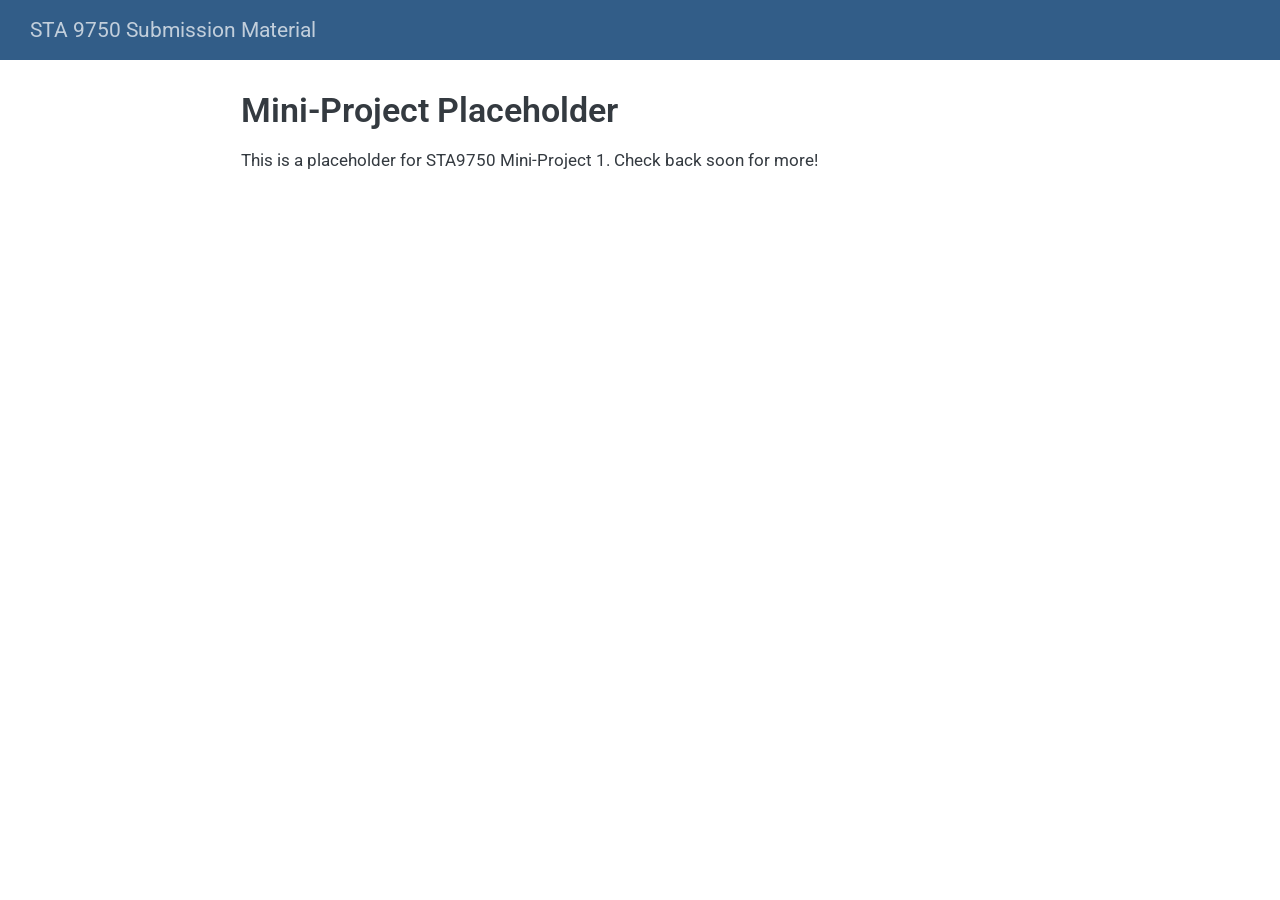
==== docs/mp01.html @ 8331869b "Add Baruch map and mini-project placeholders" ====
<!DOCTYPE html>
<html xmlns="http://www.w3.org/1999/xhtml" lang="en" xml:lang="en"><head>

<meta charset="utf-8">
<meta name="generator" content="quarto-1.10.18">

<meta name="viewport" content="width=device-width, initial-scale=1.0, user-scalable=yes">


<title>Mini-Project Placeholder – STA 9750 Submission Material</title>
<style>
/* Default styles provided by pandoc.
** See https://pandoc.org/MANUAL.html#variables-for-html for config info.
*/
span.smallcaps{font-variant: small-caps;}
div.columns{display: flex; gap: 1.5em;}
div.column{flex: auto;}
@media screen {
div.columns{gap: min(4vw, 1.5em);}
div.column{overflow-x: auto;}
}
div.hanging-indent{margin-left: 1.5em; text-indent: -1.5em;}
ul.task-list{list-style: none;}
ul.task-list li input[type="checkbox"] {
  width: 0.8em;
  margin: 0 0.8em 0.2em -1em; /* quarto-specific, see https://github.com/quarto-dev/quarto-cli/issues/4556 */ 
  vertical-align: middle;
}
</style>


<script src="site_libs/quarto-nav/quarto-nav.js"></script>
<script src="site_libs/quarto-nav/headroom.min.js"></script>
<script src="site_libs/clipboard/clipboard.min.js"></script>
<script src="site_libs/quarto-search/autocomplete.umd.js"></script>
<script src="site_libs/quarto-search/fuse.min.js"></script>
<script src="site_libs/quarto-search/quarto-search.js"></script>
<meta name="quarto:offset" content="./">
<script src="site_libs/quarto-html/quarto.js" type="module"></script>
<script src="site_libs/quarto-html/tabsets/tabsets.js" type="module"></script>
<script src="site_libs/quarto-html/popper.min.js"></script>
<script src="site_libs/quarto-html/tippy.umd.min.js"></script>
<script src="site_libs/quarto-html/anchor.min.js"></script>
<link href="site_libs/quarto-html/tippy.css" rel="stylesheet">
<link href="site_libs/quarto-html/quarto-syntax-highlighting-64a204ab8560d761af7679ceaba22944.css" rel="stylesheet" id="quarto-text-highlighting-styles">
<script src="site_libs/bootstrap/bootstrap.min.js"></script>
<link href="site_libs/bootstrap/bootstrap-icons.css" rel="stylesheet">
<link href="site_libs/bootstrap/bootstrap-634794406cb6504be7fa31fa98eecb56.min.css" rel="stylesheet" append-hash="true" id="quarto-bootstrap" data-mode="light">
<script id="quarto-search-options" type="application/json">{
  "location": "navbar",
  "copy-button": false,
  "collapse-after": 3,
  "panel-placement": "end",
  "type": "overlay",
  "limit": 50,
  "keyboard-shortcut": [
    "f",
    "/",
    "s"
  ],
  "show-item-context": false,
  "language": {
    "search-no-results-text": "No results",
    "search-matching-documents-text": "matching documents",
    "search-copy-link-title": "Copy link to search",
    "search-hide-matches-text": "Hide additional matches",
    "search-more-match-text": "more match in this document",
    "search-more-matches-text": "more matches in this document",
    "search-clear-button-title": "Clear",
    "search-text-placeholder": "",
    "search-detached-cancel-button-title": "Cancel",
    "search-submit-button-title": "Submit",
    "search-label": "Search"
  }
}</script>


</head>

<body class="nav-fixed fullcontent quarto-light">

<div id="quarto-search-results"></div>
  <header id="quarto-header" class="headroom fixed-top">
    <nav class="navbar navbar-expand-lg " data-bs-theme="dark">
      <div class="navbar-container container-fluid">
      <div class="navbar-brand-container mx-auto">
    <a class="navbar-brand" href="./index.html">
    <span class="navbar-title">STA 9750 Submission Material</span>
    </a>
  </div>
        <div class="quarto-navbar-tools tools-end">
</div>
      </div> <!-- /container-fluid -->
    </nav>
</header>
<!-- content -->
<div id="quarto-content" class="quarto-container page-columns page-rows-contents page-layout-article page-navbar">
<!-- sidebar -->
<!-- margin-sidebar -->
    
<!-- main -->
<main class="content" id="quarto-document-content">

<header id="title-block-header" class="quarto-title-block default">
<div class="quarto-title">
<h1 class="title">Mini-Project Placeholder</h1>
</div>



<div class="quarto-title-meta">

    
  
    
  </div>
  


</header>


<p>This is a placeholder for STA9750 Mini-Project 1. Check back soon for more!</p>



</main> <!-- /main -->
<script id="quarto-html-after-body" type="application/javascript">
  window.document.addEventListener("DOMContentLoaded", function (event) {
    const icon = "";
    const anchorJS = new window.AnchorJS();
    anchorJS.options = {
      placement: 'right',
      icon: icon
    };
    anchorJS.add('.anchored');
    const isCodeAnnotation = (el) => {
      for (const clz of el.classList) {
        if (clz.startsWith('code-annotation-')) {                     
          return true;
        }
      }
      return false;
    }
    const onCopySuccess = function(e) {
      // button target
      const button = e.trigger;
      // don't keep focus
      button.blur();
      // flash "checked"
      button.classList.add('code-copy-button-checked');
      var currentTitle = button.getAttribute("title");
      button.setAttribute("title", "Copied!");
      let tooltip;
      if (window.bootstrap) {
        button.setAttribute("data-bs-toggle", "tooltip");
        button.setAttribute("data-bs-placement", "left");
        button.setAttribute("data-bs-title", "Copied!");
        tooltip = new bootstrap.Tooltip(button, 
          { trigger: "manual", 
            customClass: "code-copy-button-tooltip",
            offset: [0, -8]});
        tooltip.show();    
      }
      setTimeout(function() {
        if (tooltip) {
          tooltip.hide();
          button.removeAttribute("data-bs-title");
          button.removeAttribute("data-bs-toggle");
          button.removeAttribute("data-bs-placement");
        }
        button.setAttribute("title", currentTitle);
        button.classList.remove('code-copy-button-checked');
      }, 1000);
      // clear code selection
      e.clearSelection();
    }
    const getTextToCopy = function(trigger) {
      const outerScaffold = trigger.parentElement.cloneNode(true);
      const codeEl = outerScaffold.querySelector('code');
      for (const childEl of codeEl.children) {
        if (isCodeAnnotation(childEl)) {
          childEl.remove();
        }
      }
      return codeEl.innerText;
    }
    const clipboard = new window.ClipboardJS('.code-copy-button:not([data-in-quarto-modal])', {
      text: getTextToCopy
    });
    clipboard.on('success', onCopySuccess);
    if (window.document.getElementById('quarto-embedded-source-code-modal')) {
      const clipboardModal = new window.ClipboardJS('.code-copy-button[data-in-quarto-modal]', {
        text: getTextToCopy,
        container: window.document.getElementById('quarto-embedded-source-code-modal')
      });
      clipboardModal.on('success', onCopySuccess);
    }
      var localhostRegex = new RegExp(/^(?:http|https):\/\/localhost\:?[0-9]*\//);
      var mailtoRegex = new RegExp(/^mailto:/);
        var filterRegex = new RegExp("https:\/\/github\.com\/DamirStepanovic\/STA9750-2026-FALL");
      var isInternal = (href) => {
          return filterRegex.test(href) || localhostRegex.test(href) || mailtoRegex.test(href);
      }
      // Inspect non-navigation links and adorn them if external
     var links = window.document.querySelectorAll('a[href]:not(.nav-link):not(.navbar-brand):not(.toc-action):not(.sidebar-link):not(.sidebar-item-toggle):not(.pagination-link):not(.no-external):not([aria-hidden]):not(.dropdown-item):not(.quarto-navigation-tool):not(.about-link)');
      for (var i=0; i<links.length; i++) {
        const link = links[i];
        if (!isInternal(link.href)) {
          // undo the damage that might have been done by quarto-nav.js in the case of
          // links that we want to consider external
          if (link.dataset.originalHref !== undefined) {
            link.href = link.dataset.originalHref;
          }
        }
      }
    function tippyHover(el, contentFn, onTriggerFn, onUntriggerFn) {
      const config = {
        allowHTML: true,
        maxWidth: 500,
        delay: 100,
        arrow: false,
        appendTo: function(el) {
            return el.parentElement;
        },
        interactive: true,
        interactiveBorder: 10,
        theme: 'quarto',
        placement: 'bottom-start',
      };
      if (contentFn) {
        config.content = contentFn;
      }
      if (onTriggerFn) {
        config.onTrigger = onTriggerFn;
      }
      if (onUntriggerFn) {
        config.onUntrigger = onUntriggerFn;
      }
      window.tippy(el, config); 
    }
    const noterefs = window.document.querySelectorAll('a[role="doc-noteref"]');
    for (var i=0; i<noterefs.length; i++) {
      const ref = noterefs[i];
      tippyHover(ref, function() {
        // use id or data attribute instead here
        let href = ref.getAttribute('data-footnote-href') || ref.getAttribute('href');
        try { href = new URL(href).hash; } catch {}
        const id = href.replace(/^#\/?/, "");
        const note = window.document.getElementById(id);
        if (note) {
          return note.innerHTML;
        } else {
          return "";
        }
      });
    }
    const xrefs = window.document.querySelectorAll('a.quarto-xref');
    const processXRef = (id, note) => {
      // Strip column container classes
      const stripColumnClz = (el) => {
        el.classList.remove("page-full", "page-columns");
        if (el.children) {
          for (const child of el.children) {
            stripColumnClz(child);
          }
        }
      }
      stripColumnClz(note)
      if (id === null || id.startsWith('sec-')) {
        // Special case sections, only their first couple elements
        const container = document.createElement("div");
        if (note.children && note.children.length > 2) {
          container.appendChild(note.children[0].cloneNode(true));
          for (let i = 1; i < note.children.length; i++) {
            const child = note.children[i];
            if (child.tagName === "P" && child.innerText === "") {
              continue;
            } else {
              container.appendChild(child.cloneNode(true));
              break;
            }
          }
          if (window.Quarto?.typesetMath) {
            window.Quarto.typesetMath(container);
          }
          return container.innerHTML
        } else {
          if (window.Quarto?.typesetMath) {
            window.Quarto.typesetMath(note);
          }
          return note.innerHTML;
        }
      } else {
        // Remove any anchor links if they are present
        const anchorLink = note.querySelector('a.anchorjs-link');
        if (anchorLink) {
          anchorLink.remove();
        }
        if (window.Quarto?.typesetMath) {
          window.Quarto.typesetMath(note);
        }
        if (note.classList.contains("callout")) {
          return note.outerHTML;
        } else {
          return note.innerHTML;
        }
      }
    }
    for (var i=0; i<xrefs.length; i++) {
      const xref = xrefs[i];
      tippyHover(xref, undefined, function(instance) {
        instance.disable();
        let url = xref.getAttribute('href');
        let hash = undefined; 
        if (url.startsWith('#')) {
          hash = url;
        } else {
          try { hash = new URL(url).hash; } catch {}
        }
        if (hash) {
          const id = hash.replace(/^#\/?/, "");
          const note = window.document.getElementById(id);
          if (note !== null) {
            try {
              const html = processXRef(id, note.cloneNode(true));
              instance.setContent(html);
            } finally {
              instance.enable();
              instance.show();
            }
          } else {
            // See if we can fetch this
            fetch(url.split('#')[0])
            .then(res => res.text())
            .then(html => {
              const parser = new DOMParser();
              const htmlDoc = parser.parseFromString(html, "text/html");
              const note = htmlDoc.getElementById(id);
              if (note !== null) {
                const html = processXRef(id, note);
                instance.setContent(html);
              } 
            }).finally(() => {
              instance.enable();
              instance.show();
            });
          }
        } else {
          // See if we can fetch a full url (with no hash to target)
          // This is a special case and we should probably do some content thinning / targeting
          fetch(url)
          .then(res => res.text())
          .then(html => {
            const parser = new DOMParser();
            const htmlDoc = parser.parseFromString(html, "text/html");
            const note = htmlDoc.querySelector('main.content');
            if (note !== null) {
              // This should only happen for chapter cross references
              // (since there is no id in the URL)
              // remove the first header
              if (note.children.length > 0 && note.children[0].tagName === "HEADER") {
                note.children[0].remove();
              }
              const html = processXRef(null, note);
              instance.setContent(html);
            } 
          }).finally(() => {
            instance.enable();
            instance.show();
          });
        }
      }, function(instance) {
      });
    }
        let selectedAnnoteEl;
        const selectorForAnnotation = ( cell, annotation) => {
          let cellAttr = 'data-code-cell="' + cell + '"';
          let lineAttr = 'data-code-annotation="' +  annotation + '"';
          const selector = 'span[' + cellAttr + '][' + lineAttr + ']';
          return selector;
        }
        const selectCodeLines = (annoteEl) => {
          const doc = window.document;
          const targetCell = annoteEl.getAttribute("data-target-cell");
          const targetAnnotation = annoteEl.getAttribute("data-target-annotation");
          const annoteSpan = window.document.querySelector(selectorForAnnotation(targetCell, targetAnnotation));
          const lines = annoteSpan.getAttribute("data-code-lines").split(",");
          const lineIds = lines.map((line) => {
            return targetCell + "-" + line;
          })
          let top = null;
          let height = null;
          let parent = null;
          if (lineIds.length > 0) {
              //compute the position of the single el (top and bottom and make a div)
              const el = window.document.getElementById(lineIds[0]);
              top = el.offsetTop;
              height = el.offsetHeight;
              parent = el.parentElement.parentElement;
            if (lineIds.length > 1) {
              const lastEl = window.document.getElementById(lineIds[lineIds.length - 1]);
              const bottom = lastEl.offsetTop + lastEl.offsetHeight;
              height = bottom - top;
            }
            if (top !== null && height !== null && parent !== null) {
              // cook up a div (if necessary) and position it 
              let div = window.document.getElementById("code-annotation-line-highlight");
              if (div === null) {
                div = window.document.createElement("div");
                div.setAttribute("id", "code-annotation-line-highlight");
                div.style.position = 'absolute';
                parent.appendChild(div);
              }
              div.style.top = top - 2 + "px";
              div.style.height = height + 4 + "px";
              div.style.left = 0;
              let gutterDiv = window.document.getElementById("code-annotation-line-highlight-gutter");
              if (gutterDiv === null) {
                gutterDiv = window.document.createElement("div");
                gutterDiv.setAttribute("id", "code-annotation-line-highlight-gutter");
                gutterDiv.style.position = 'absolute';
                const codeCell = window.document.getElementById(targetCell);
                const gutter = codeCell.querySelector('.code-annotation-gutter');
                gutter.appendChild(gutterDiv);
              }
              gutterDiv.style.top = top - 2 + "px";
              gutterDiv.style.height = height + 4 + "px";
            }
            selectedAnnoteEl = annoteEl;
          }
        };
        const unselectCodeLines = () => {
          const elementsIds = ["code-annotation-line-highlight", "code-annotation-line-highlight-gutter"];
          elementsIds.forEach((elId) => {
            const div = window.document.getElementById(elId);
            if (div) {
              div.remove();
            }
          });
          selectedAnnoteEl = undefined;
        };
          // Handle positioning of the toggle
      window.addEventListener(
        "resize",
        throttle(() => {
          elRect = undefined;
          if (selectedAnnoteEl) {
            selectCodeLines(selectedAnnoteEl);
          }
        }, 10)
      );
      function throttle(fn, ms) {
      let throttle = false;
      let timer;
        return (...args) => {
          if(!throttle) { // first call gets through
              fn.apply(this, args);
              throttle = true;
          } else { // all the others get throttled
              if(timer) clearTimeout(timer); // cancel #2
              timer = setTimeout(() => {
                fn.apply(this, args);
                timer = throttle = false;
              }, ms);
          }
        };
      }
        // Attach click handler to the DT
        const annoteDls = window.document.querySelectorAll('dt[data-target-cell]');
        for (const annoteDlNode of annoteDls) {
          annoteDlNode.addEventListener('click', (event) => {
            const clickedEl = event.target;
            if (clickedEl !== selectedAnnoteEl) {
              unselectCodeLines();
              const activeEl = window.document.querySelector('dt[data-target-cell].code-annotation-active');
              if (activeEl) {
                activeEl.classList.remove('code-annotation-active');
              }
              selectCodeLines(clickedEl);
              clickedEl.classList.add('code-annotation-active');
            } else {
              // Unselect the line
              unselectCodeLines();
              clickedEl.classList.remove('code-annotation-active');
            }
          });
        }
    const findCites = (el) => {
      const parentEl = el.parentElement;
      if (parentEl) {
        const cites = parentEl.dataset.cites;
        if (cites) {
          return {
            el,
            cites: cites.split(' ')
          };
        } else {
          return findCites(el.parentElement)
        }
      } else {
        return undefined;
      }
    };
    var bibliorefs = window.document.querySelectorAll('a[role="doc-biblioref"]');
    for (var i=0; i<bibliorefs.length; i++) {
      const ref = bibliorefs[i];
      const citeInfo = findCites(ref);
      if (citeInfo) {
        tippyHover(citeInfo.el, function() {
          var popup = window.document.createElement('div');
          citeInfo.cites.forEach(function(cite) {
            var citeDiv = window.document.createElement('div');
            citeDiv.classList.add('hanging-indent');
            citeDiv.classList.add('csl-entry');
            var biblioDiv = window.document.getElementById('ref-' + cite);
            if (biblioDiv) {
              citeDiv.innerHTML = biblioDiv.innerHTML;
            }
            popup.appendChild(citeDiv);
          });
          return popup.innerHTML;
        });
      }
    }
  });
  </script>
</div> <!-- /content -->




</body></html>
---- docs/site_libs/quarto-html/tippy.css ----
.tippy-box[data-animation=fade][data-state=hidden]{opacity:0}[data-tippy-root]{max-width:calc(100vw - 10px)}.tippy-box{position:relative;background-color:#333;color:#fff;border-radius:4px;font-size:14px;line-height:1.4;white-space:normal;outline:0;transition-property:transform,visibility,opacity}.tippy-box[data-placement^=top]>.tippy-arrow{bottom:0}.tippy-box[data-placement^=top]>.tippy-arrow:before{bottom:-7px;left:0;border-width:8px 8px 0;border-top-color:initial;transform-origin:center top}.tippy-box[data-placement^=bottom]>.tippy-arrow{top:0}.tippy-box[data-placement^=bottom]>.tippy-arrow:before{top:-7px;left:0;border-width:0 8px 8px;border-bottom-color:initial;transform-origin:center bottom}.tippy-box[data-placement^=left]>.tippy-arrow{right:0}.tippy-box[data-placement^=left]>.tippy-arrow:before{border-width:8px 0 8px 8px;border-left-color:initial;right:-7px;transform-origin:center left}.tippy-box[data-placement^=right]>.tippy-arrow{left:0}.tippy-box[data-placement^=right]>.tippy-arrow:before{left:-7px;border-width:8px 8px 8px 0;border-right-color:initial;transform-origin:center right}.tippy-box[data-inertia][data-state=visible]{transition-timing-function:cubic-bezier(.54,1.5,.38,1.11)}.tippy-arrow{width:16px;height:16px;color:#333}.tippy-arrow:before{content:"";position:absolute;border-color:transparent;border-style:solid}.tippy-content{position:relative;padding:5px 9px;z-index:1}
---- docs/site_libs/quarto-html/quarto-syntax-highlighting-64a204ab8560d761af7679ceaba22944.css ----
/* quarto syntax highlight colors */
:root {
  --quarto-hl-ot-color: #003B4F;
  --quarto-hl-at-color: #657422;
  --quarto-hl-ss-color: #20794D;
  --quarto-hl-an-color: #5E5E5E;
  --quarto-hl-fu-color: #4758AB;
  --quarto-hl-st-color: #20794D;
  --quarto-hl-cf-color: #003B4F;
  --quarto-hl-op-color: #5E5E5E;
  --quarto-hl-er-color: #AD0000;
  --quarto-hl-bn-color: #AD0000;
  --quarto-hl-al-color: #AD0000;
  --quarto-hl-va-color: #111111;
  --quarto-hl-bu-color: inherit;
  --quarto-hl-ex-color: inherit;
  --quarto-hl-pp-color: #AD0000;
  --quarto-hl-in-color: #5E5E5E;
  --quarto-hl-vs-color: #20794D;
  --quarto-hl-wa-color: #5E5E5E;
  --quarto-hl-do-color: #5E5E5E;
  --quarto-hl-im-color: #00769E;
  --quarto-hl-ch-color: #20794D;
  --quarto-hl-dt-color: #AD0000;
  --quarto-hl-fl-color: #AD0000;
  --quarto-hl-co-color: #5E5E5E;
  --quarto-hl-cv-color: #5E5E5E;
  --quarto-hl-cn-color: #8f5902;
  --quarto-hl-sc-color: #5E5E5E;
  --quarto-hl-dv-color: #AD0000;
  --quarto-hl-kw-color: #003B4F;
}

/* other quarto variables */
:root {
  --quarto-font-monospace: SFMono-Regular, Menlo, Monaco, Consolas, "Liberation Mono", "Courier New", monospace;
}

/* syntax highlight based on Pandoc's rules */
pre > code.sourceCode > span {
  color: #003B4F;
}

code.sourceCode > span {
  color: #003B4F;
}

div.sourceCode,
div.sourceCode pre.sourceCode {
  color: #003B4F;
}

/* Normal */
code span {
  color: #003B4F;
}

/* Alert */
code span.al {
  color: #AD0000;
  font-style: inherit;
}

/* Annotation */
code span.an {
  color: #5E5E5E;
  font-style: inherit;
}

/* Attribute */
code span.at {
  color: #657422;
  font-style: inherit;
}

/* BaseN */
code span.bn {
  color: #AD0000;
  font-style: inherit;
}

/* BuiltIn */
code span.bu {
  font-style: inherit;
}

/* ControlFlow */
code span.cf {
  color: #003B4F;
  font-weight: bold;
  font-style: inherit;
}

/* Char */
code span.ch {
  color: #20794D;
  font-style: inherit;
}

/* Constant */
code span.cn {
  color: #8f5902;
  font-style: inherit;
}

/* Comment */
code span.co {
  color: #5E5E5E;
  font-style: inherit;
}

/* CommentVar */
code span.cv {
  color: #5E5E5E;
  font-style: italic;
}

/* Documentation */
code span.do {
  color: #5E5E5E;
  font-style: italic;
}

/* DataType */
code span.dt {
  color: #AD0000;
  font-style: inherit;
}

/* DecVal */
code span.dv {
  color: #AD0000;
  font-style: inherit;
}

/* Error */
code span.er {
  color: #AD0000;
  font-style: inherit;
}

/* Extension */
code span.ex {
  font-style: inherit;
}

/* Float */
code span.fl {
  color: #AD0000;
  font-style: inherit;
}

/* Function */
code span.fu {
  color: #4758AB;
  font-style: inherit;
}

/* Import */
code span.im {
  color: #00769E;
  font-style: inherit;
}

/* Information */
code span.in {
  color: #5E5E5E;
  font-style: inherit;
}

/* Keyword */
code span.kw {
  color: #003B4F;
  font-weight: bold;
  font-style: inherit;
}

/* Operator */
code span.op {
  color: #5E5E5E;
  font-style: inherit;
}

/* Other */
code span.ot {
  color: #003B4F;
  font-style: inherit;
}

/* Preprocessor */
code span.pp {
  color: #AD0000;
  font-style: inherit;
}

/* SpecialChar */
code span.sc {
  color: #5E5E5E;
  font-style: inherit;
}

/* SpecialString */
code span.ss {
  color: #20794D;
  font-style: inherit;
}

/* String */
code span.st {
  color: #20794D;
  font-style: inherit;
}

/* Variable */
code span.va {
  color: #111111;
  font-style: inherit;
}

/* VerbatimString */
code span.vs {
  color: #20794D;
  font-style: inherit;
}

/* Warning */
code span.wa {
  color: #5E5E5E;
  font-style: italic;
}

.prevent-inlining {
  content: "</";
}

/*# sourceMappingURL=9d8d5bb603a83b8298b89080a598c93b.css.map */
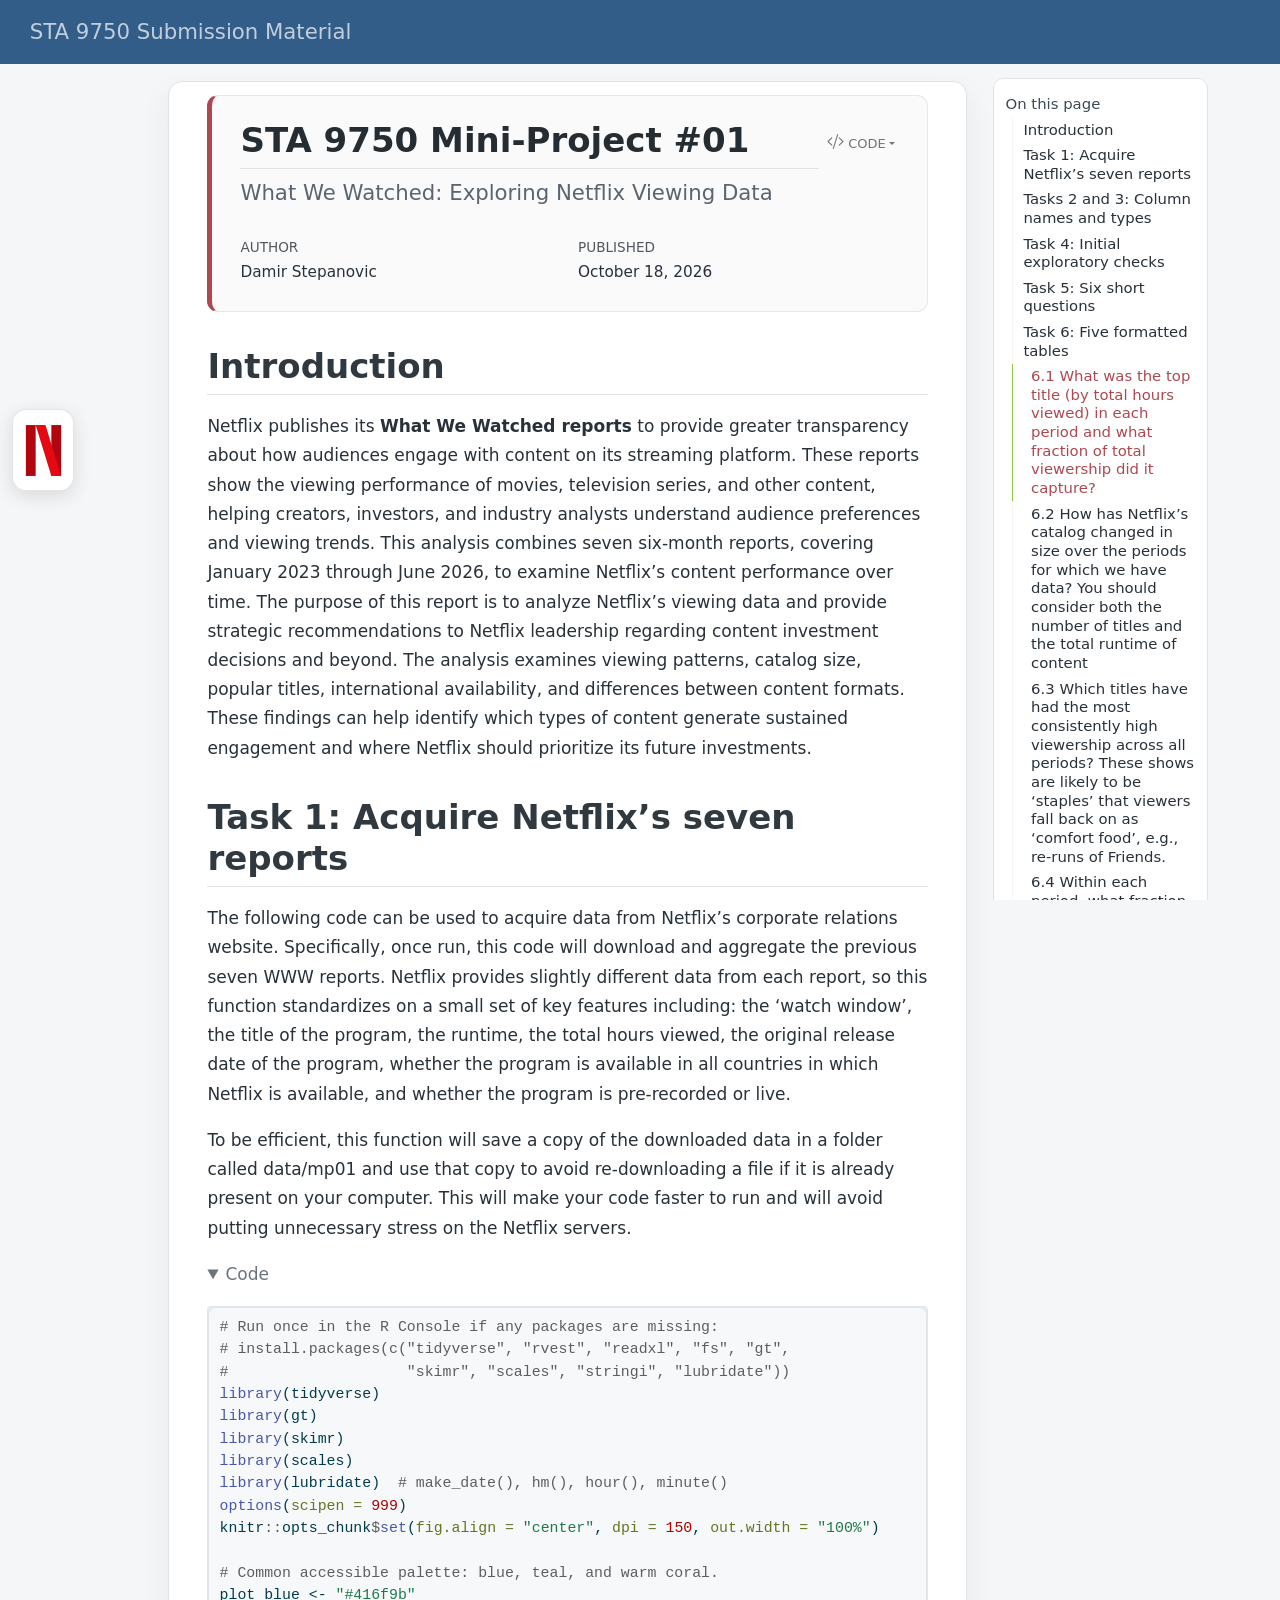
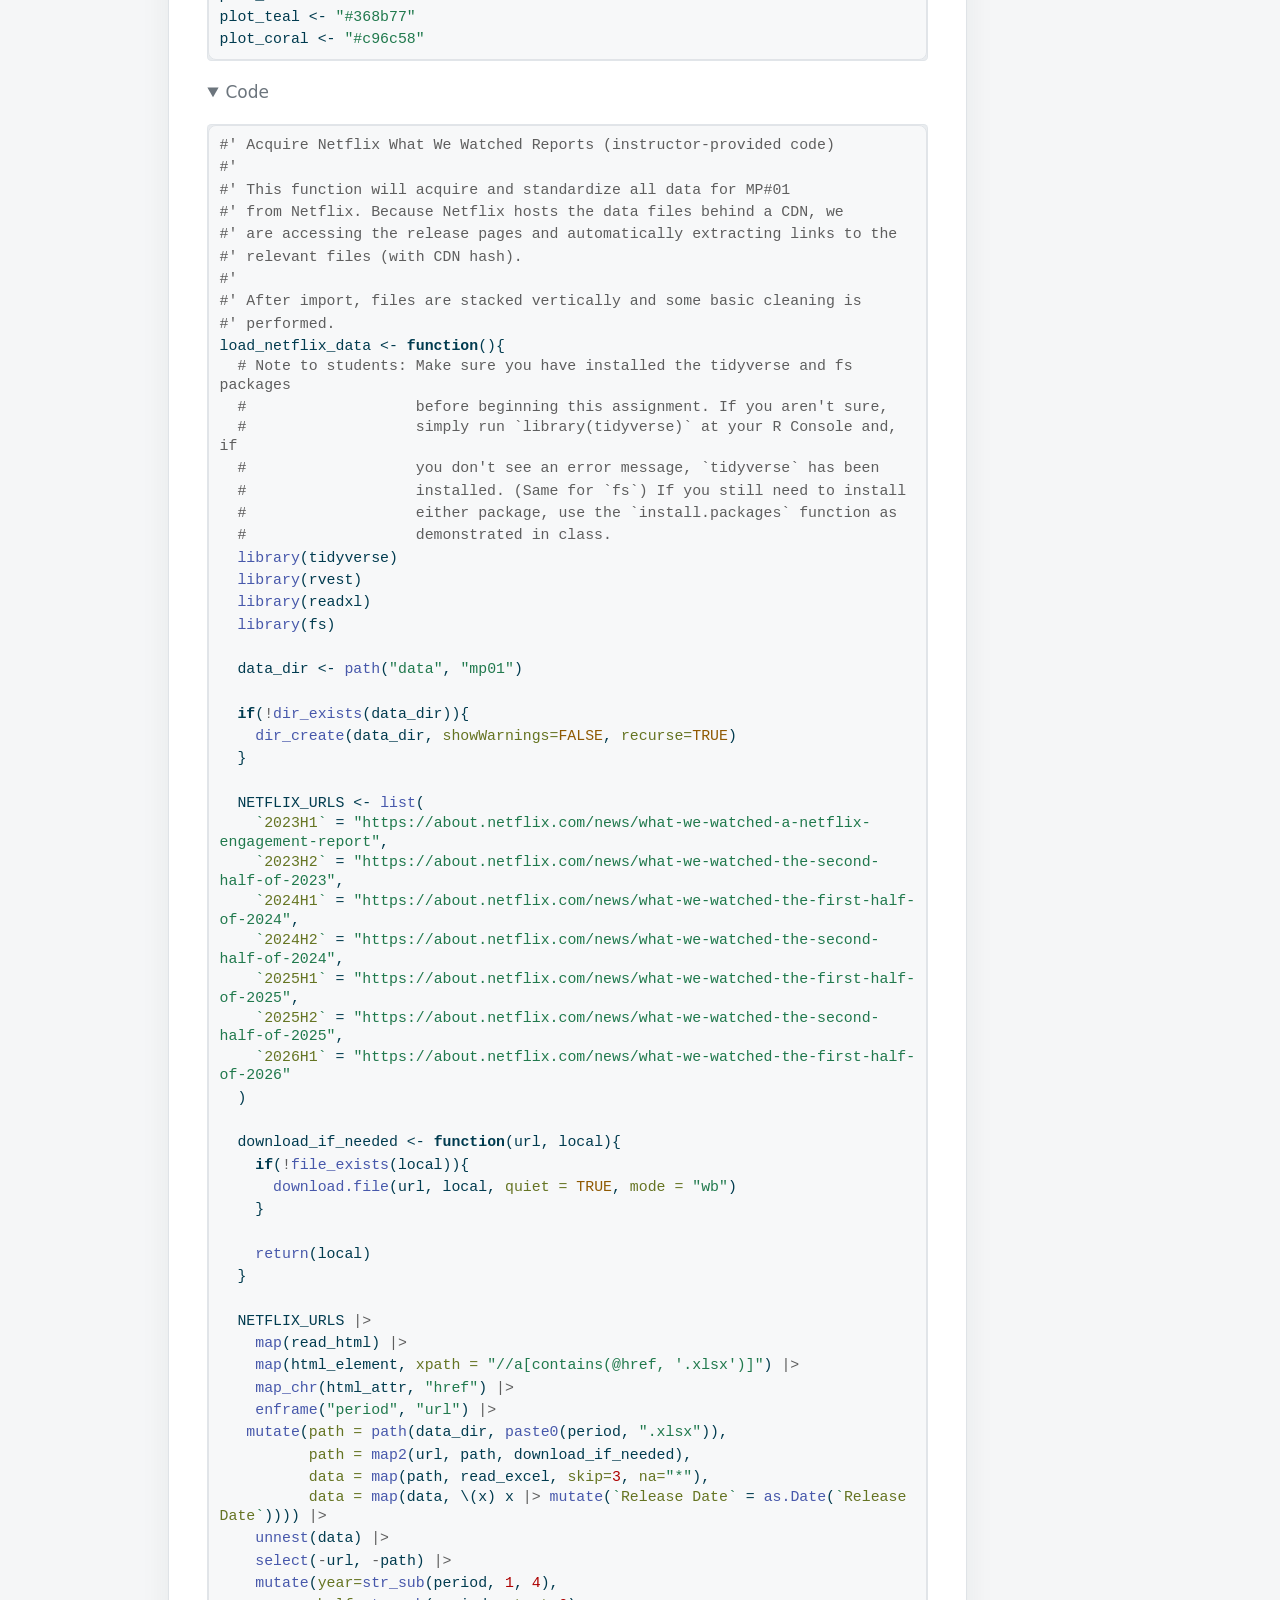
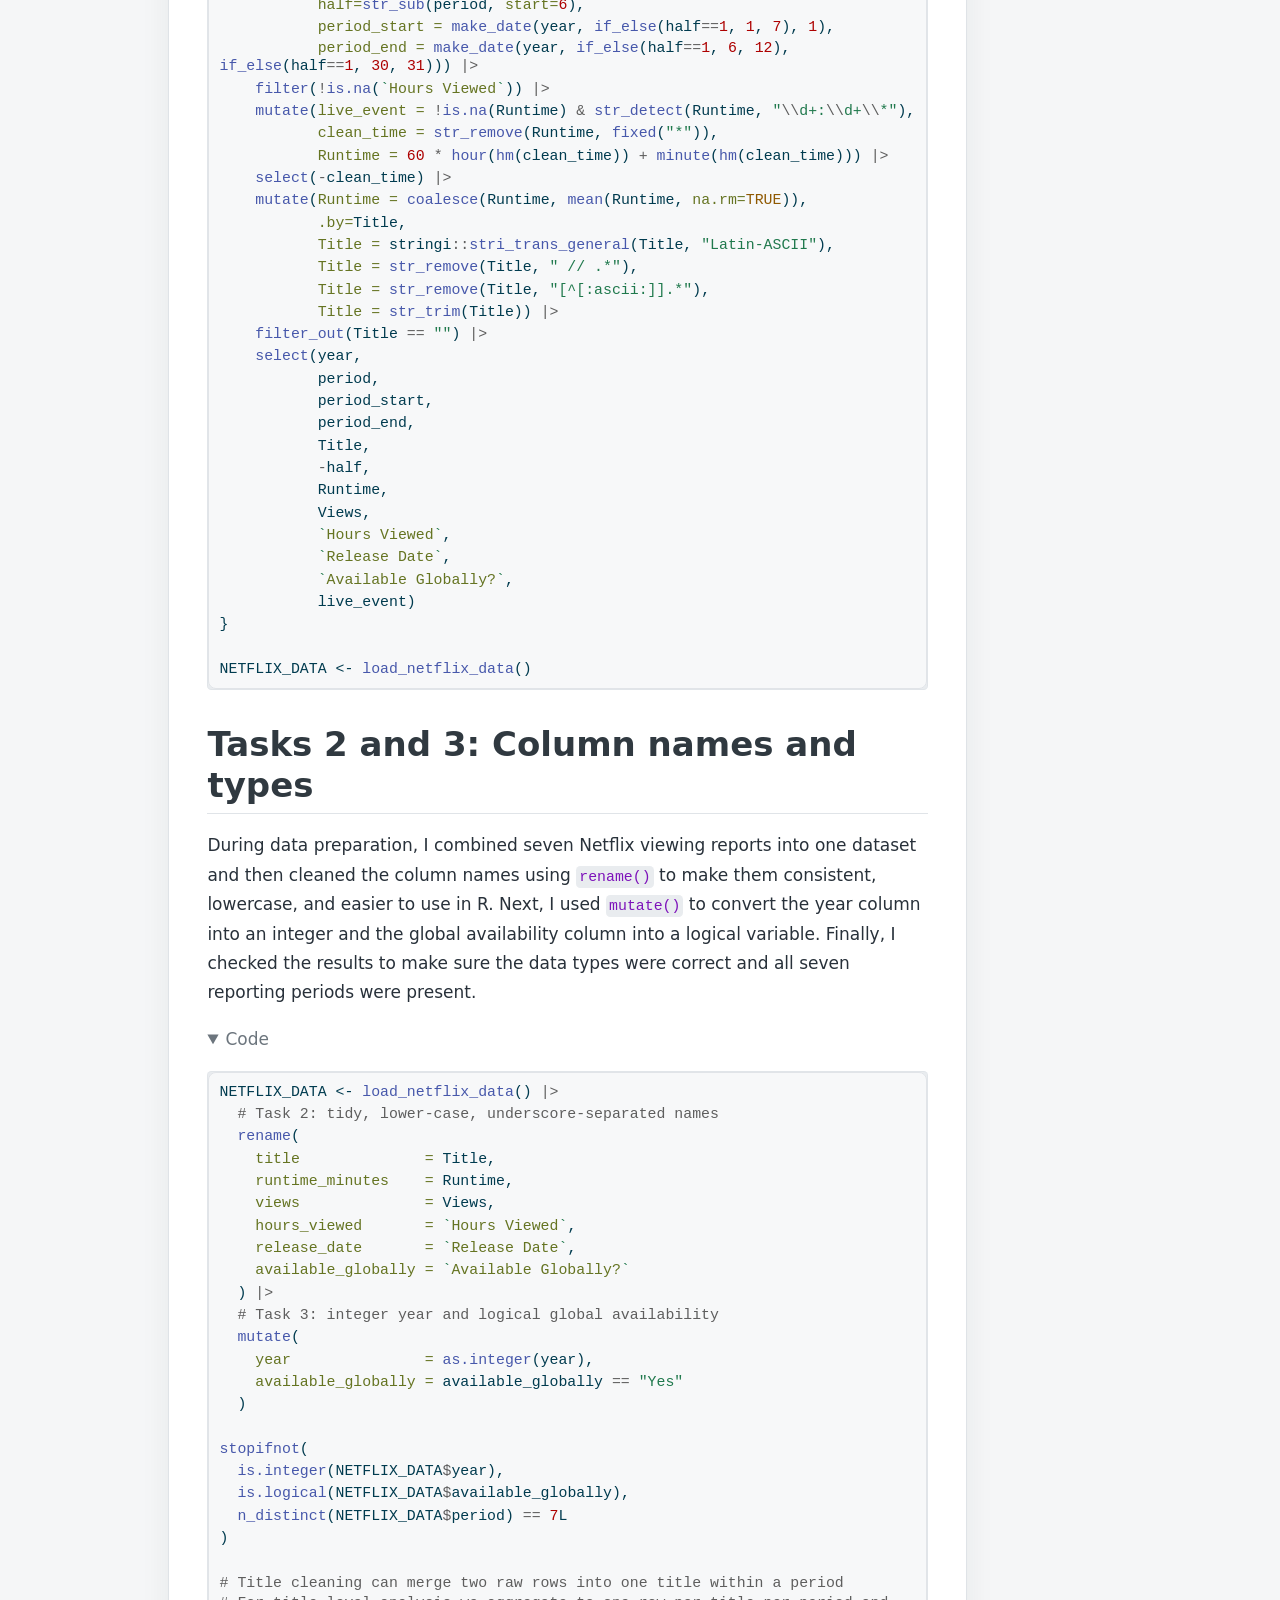
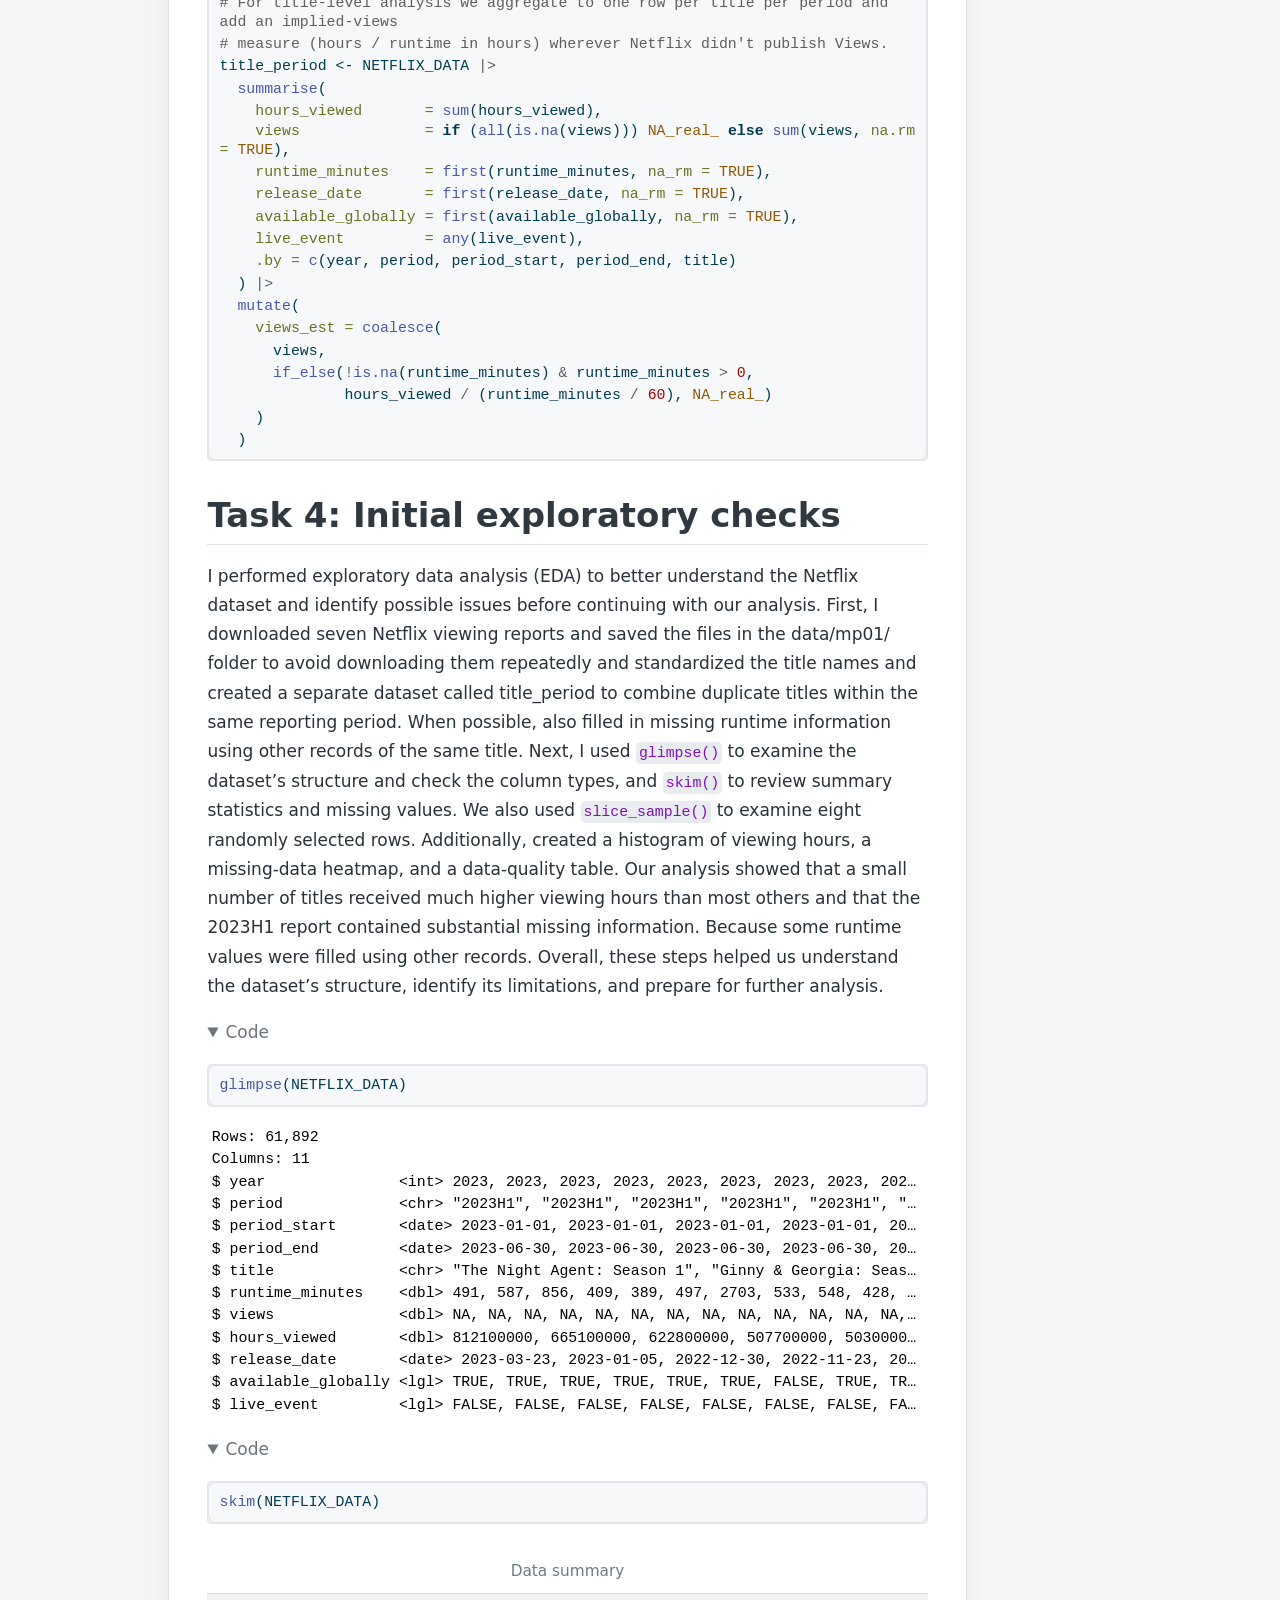
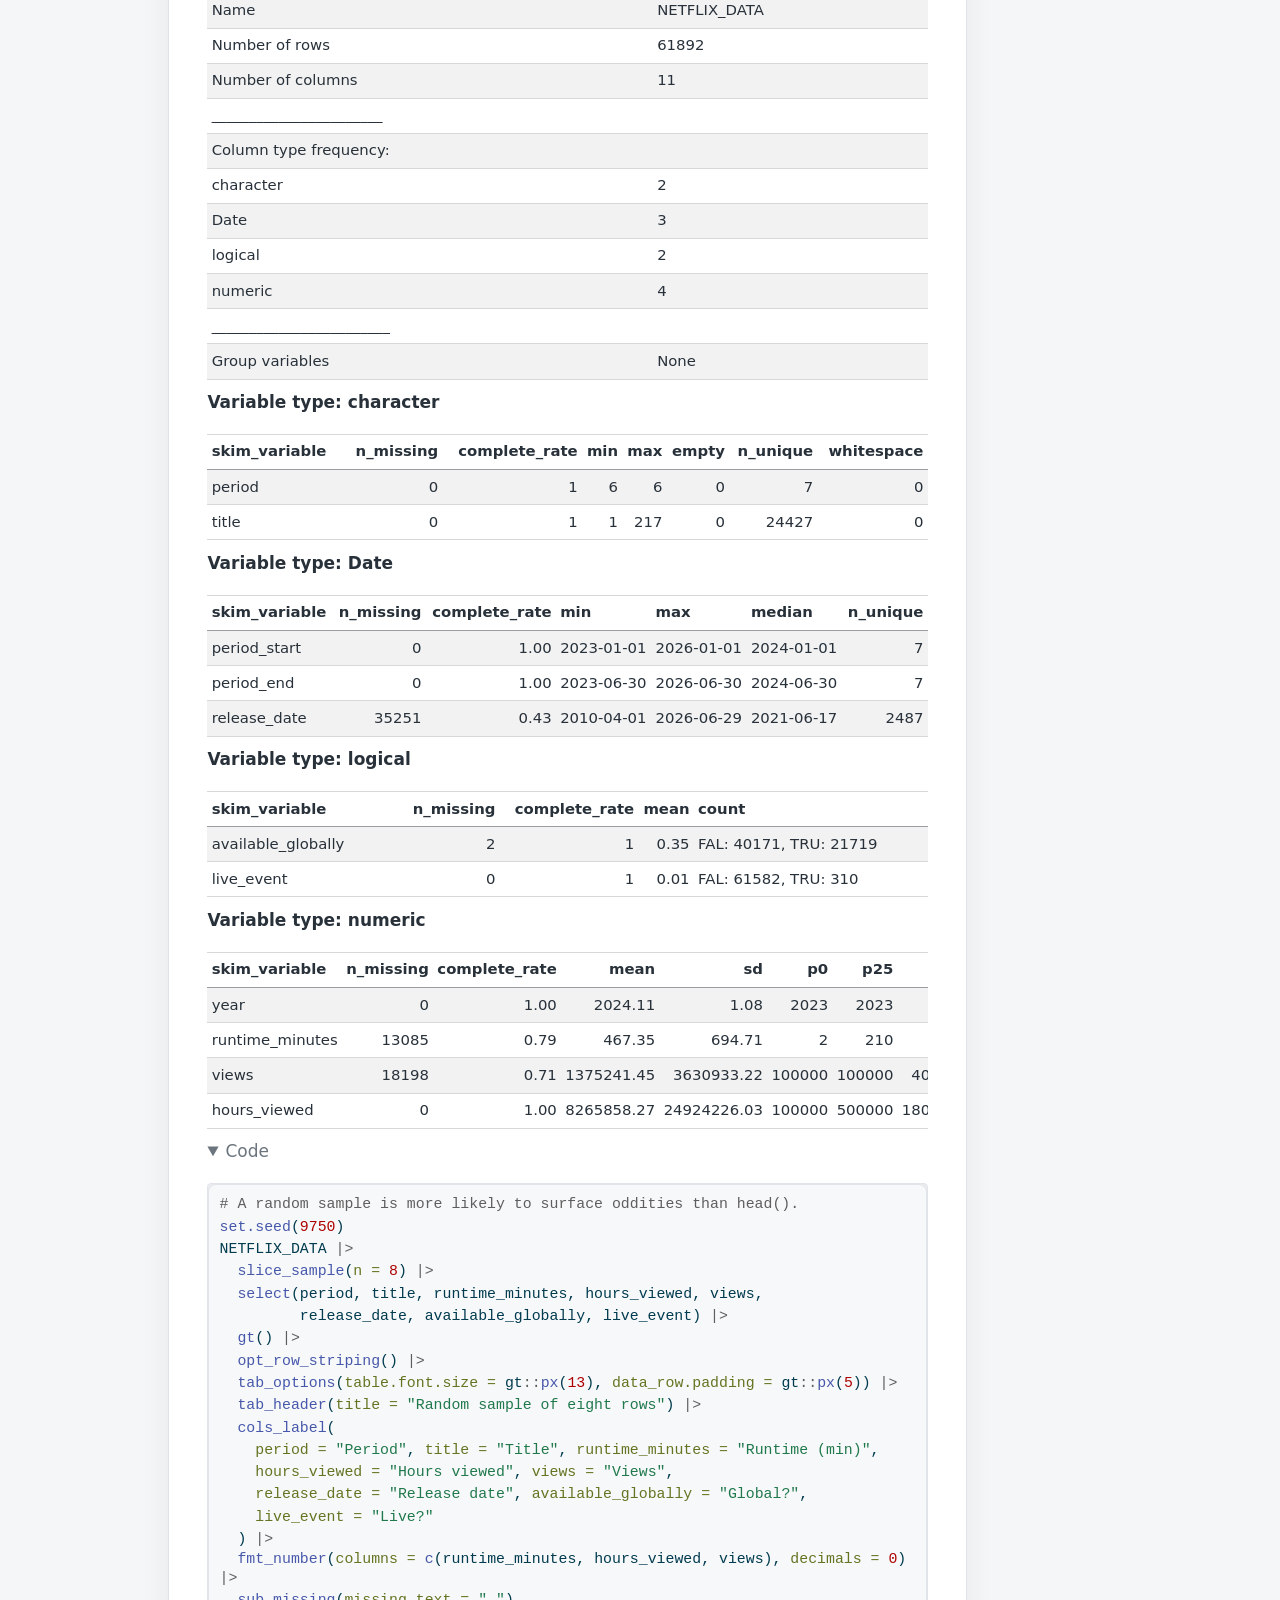
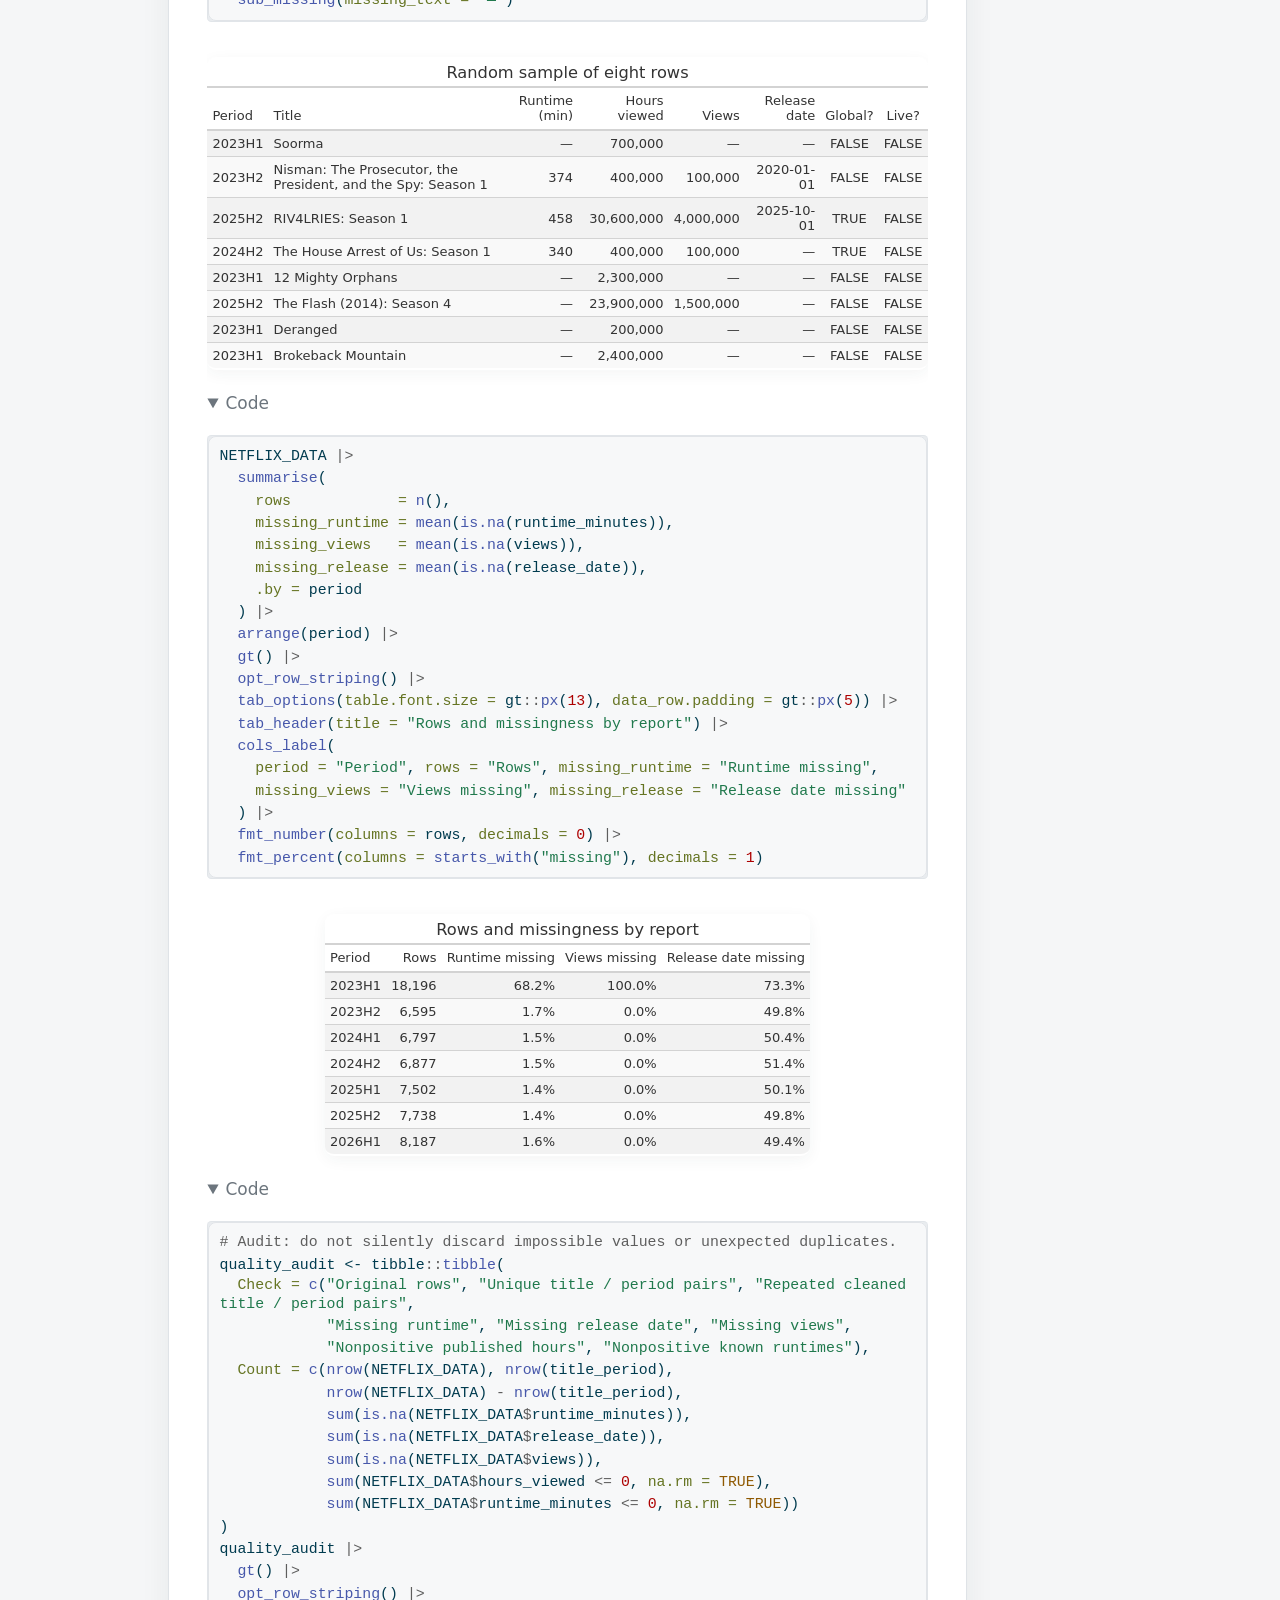
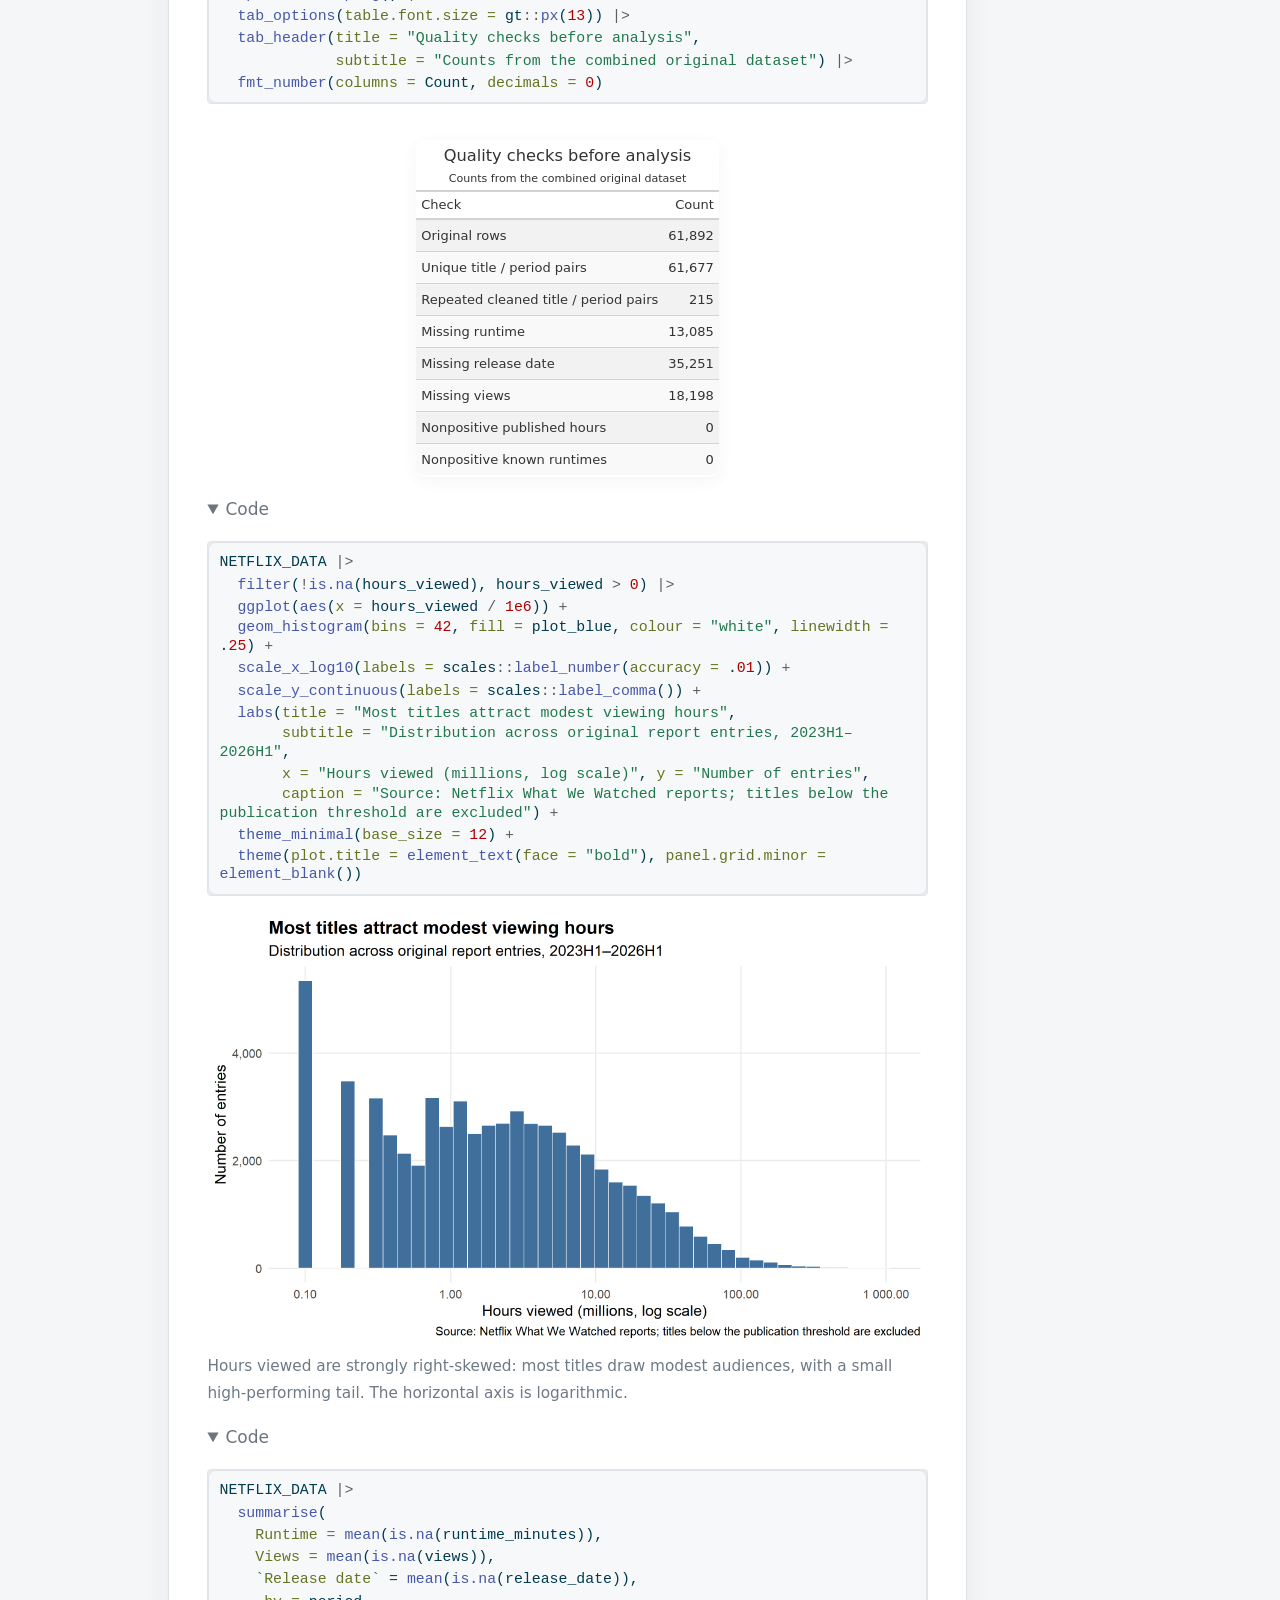
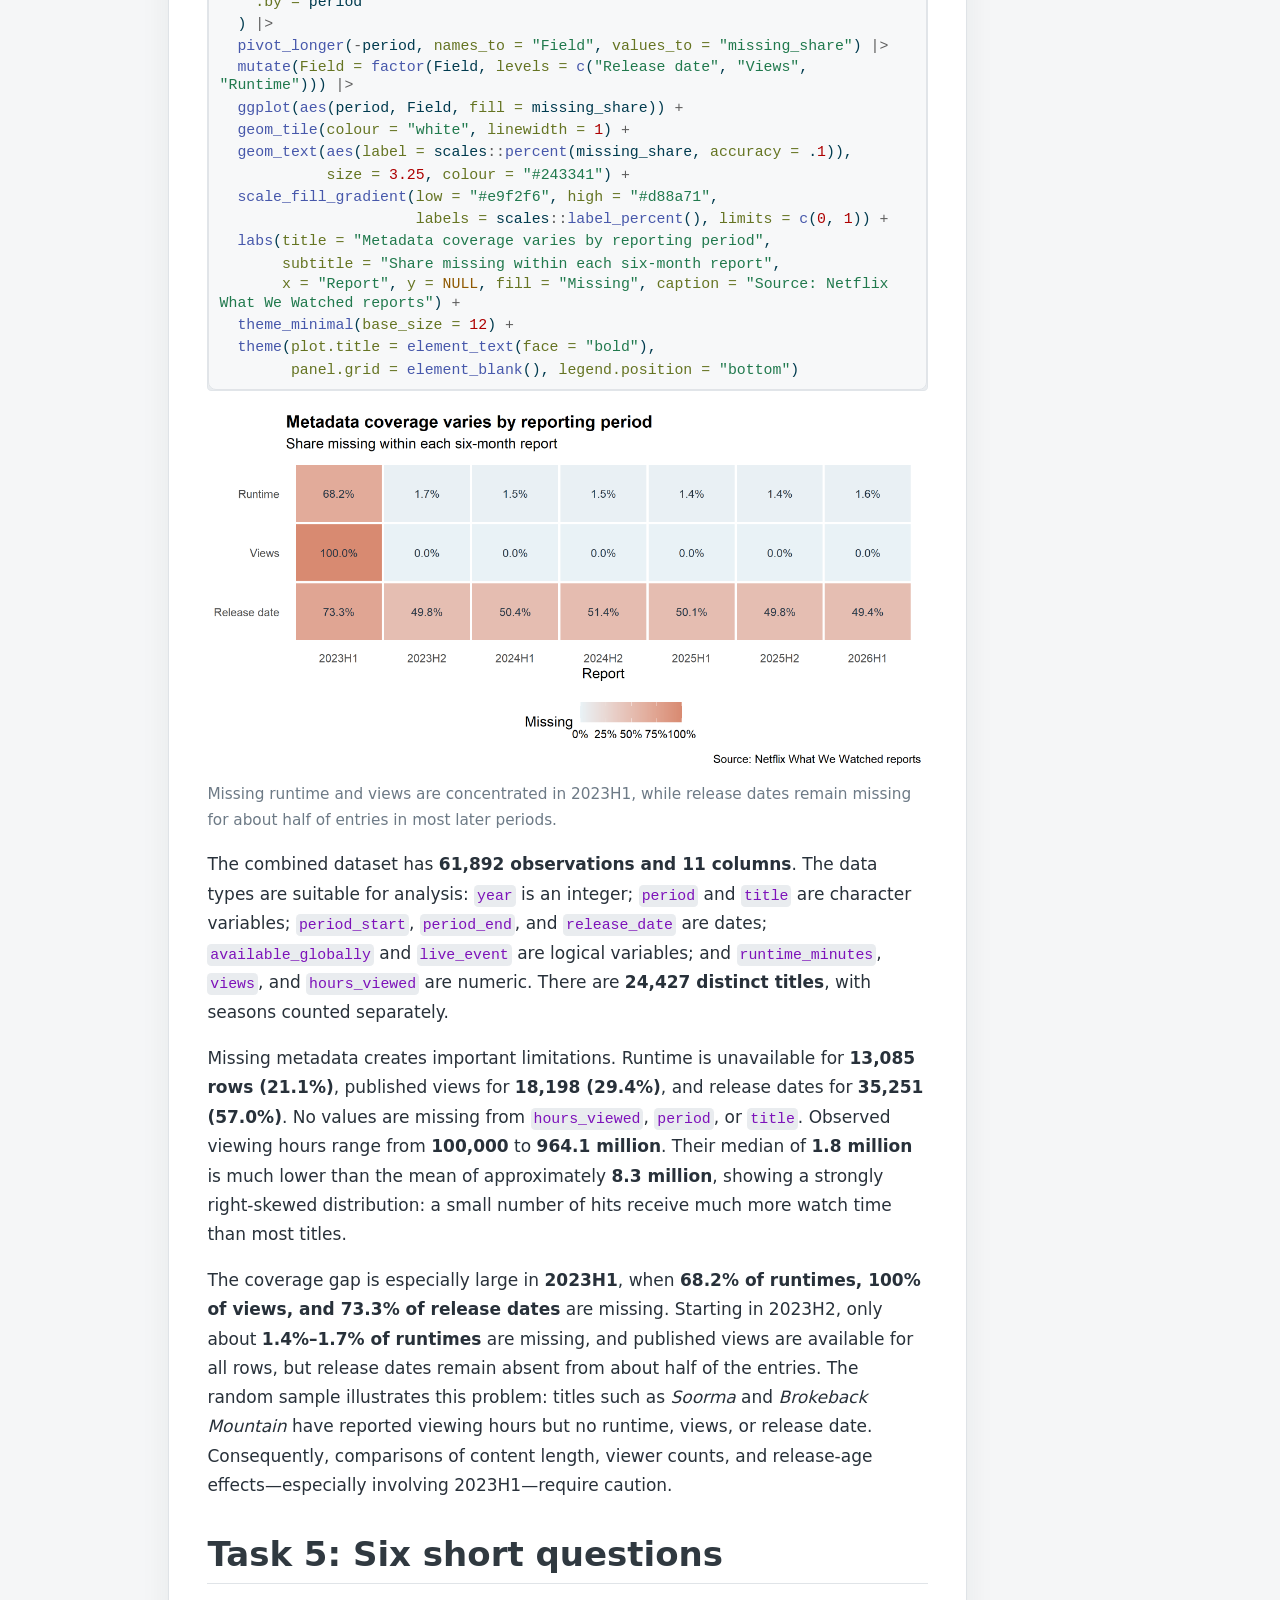
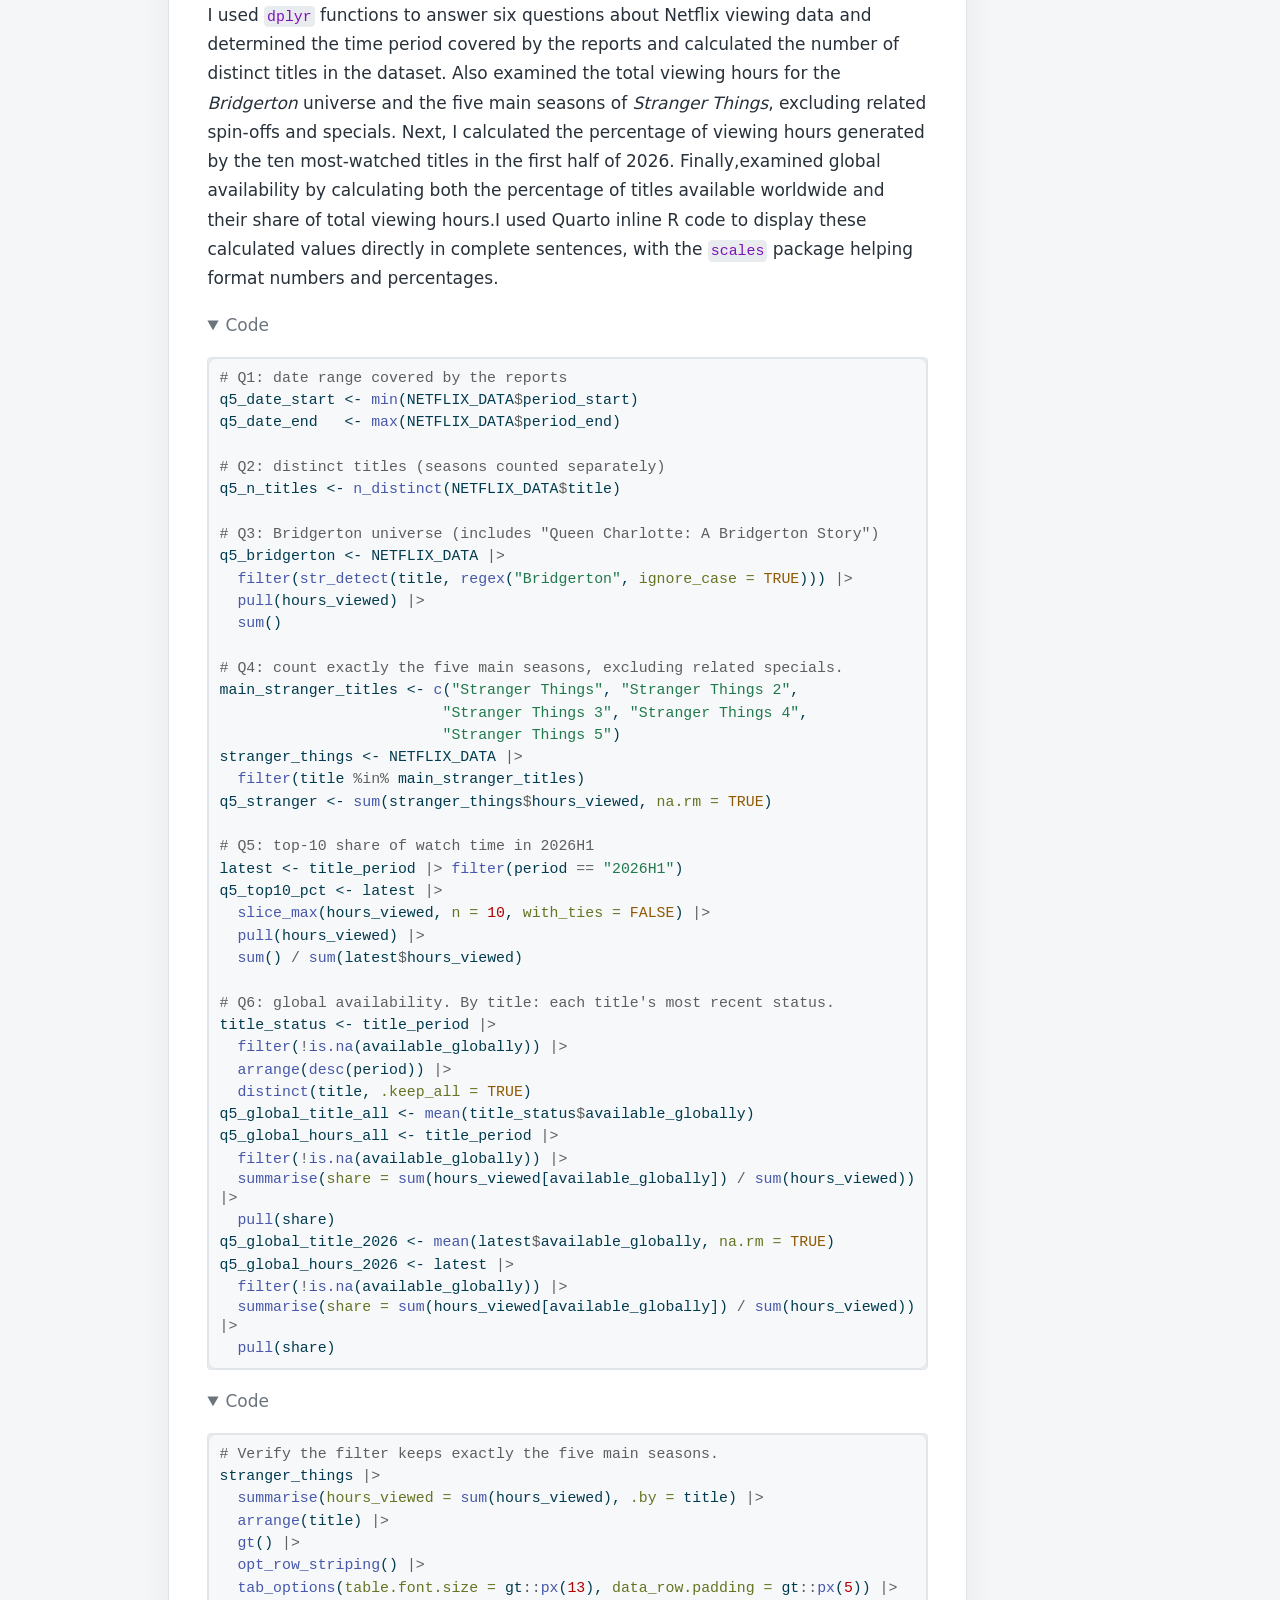
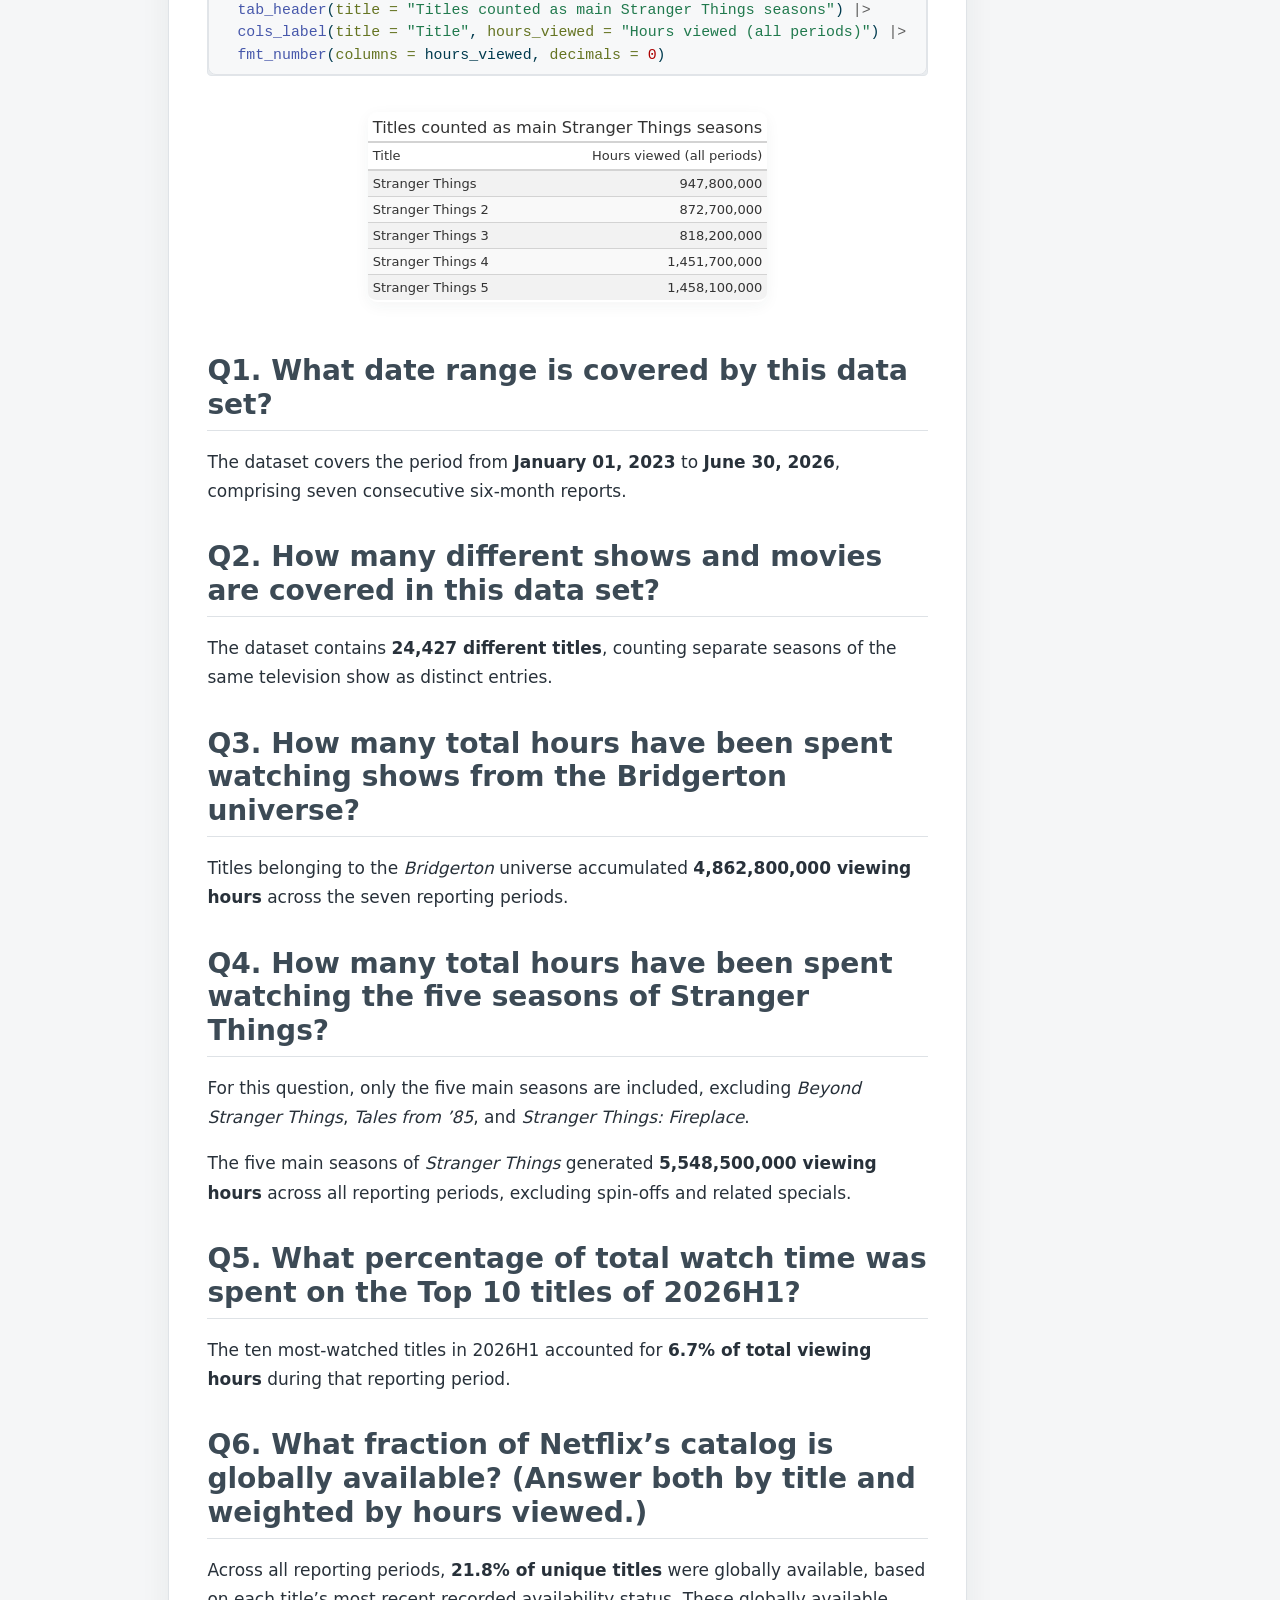
==== commit 6d611e99: "Complete MiniProject 01" ====
--- a/docs/mp01.html
+++ b/docs/mp01.html
@@ -2,16 +2,16 @@
 <html xmlns="http://www.w3.org/1999/xhtml" lang="en" xml:lang="en"><head>
 
 <meta charset="utf-8">
-<meta name="generator" content="quarto-1.10.18">
+<meta name="generator" content="quarto-1.10.19">
 
 <meta name="viewport" content="width=device-width, initial-scale=1.0, user-scalable=yes">
 
-
-<title>Mini-Project Placeholder – STA 9750 Submission Material</title>
+<meta name="author" content="Damir Stepanovic">
+<meta name="dcterms.date" content="2026-10-18">
+
+<title>STA 9750 Mini-Project #01 – STA 9750 Submission Material</title>
 <style>
-/* Default styles provided by pandoc.
-** See https://pandoc.org/MANUAL.html#variables-for-html for config info.
-*/
+
 span.smallcaps{font-variant: small-caps;}
 div.columns{display: flex; gap: 1.5em;}
 div.column{flex: auto;}
@@ -22,30 +22,3993 @@
 div.hanging-indent{margin-left: 1.5em; text-indent: -1.5em;}
 ul.task-list{list-style: none;}
 ul.task-list li input[type="checkbox"] {
-  width: 0.8em;
-  margin: 0 0.8em 0.2em -1em; /* quarto-specific, see https://github.com/quarto-dev/quarto-cli/issues/4556 */ 
-  vertical-align: middle;
+width: 0.8em;
+margin: 0 0.8em 0.2em -1em;  vertical-align: middle;
+}
+
+html { -webkit-text-size-adjust: 100%; }
+pre > code.sourceCode { white-space: pre; position: relative; }
+pre > code.sourceCode > span { display: inline-block; line-height: 1.25; }
+pre > code.sourceCode > span:empty { height: 1.2em; }
+.sourceCode { overflow: visible; }
+code.sourceCode > span { color: inherit; text-decoration: inherit; }
+div.sourceCode { margin: 1em 0; }
+pre.sourceCode { margin: 0; }
+@media screen {
+div.sourceCode { overflow: auto; }
+}
+@media print {
+pre > code.sourceCode { white-space: pre-wrap; }
+pre > code.sourceCode > span { text-indent: -5em; padding-left: 5em; }
+}
+pre.numberSource code
+{ counter-reset: source-line 0; }
+pre.numberSource code > span
+{ position: relative; left: -4em; counter-increment: source-line; }
+pre.numberSource code > span > a:first-child::before
+{ content: counter(source-line);
+position: relative; left: -1em; text-align: right; vertical-align: baseline;
+border: none; display: inline-block;
+-webkit-touch-callout: none; -webkit-user-select: none;
+-khtml-user-select: none; -moz-user-select: none;
+-ms-user-select: none; user-select: none;
+padding: 0 4px; width: 4em;
+}
+pre.numberSource { margin-left: 3em; padding-left: 4px; }
+div.sourceCode
+{ }
+@media screen {
+pre > code.sourceCode > span > a:first-child::before { text-decoration: underline; }
 }
 </style>
 
 
-<script src="site_libs/quarto-nav/quarto-nav.js"></script>
-<script src="site_libs/quarto-nav/headroom.min.js"></script>
-<script src="site_libs/clipboard/clipboard.min.js"></script>
-<script src="site_libs/quarto-search/autocomplete.umd.js"></script>
-<script src="site_libs/quarto-search/fuse.min.js"></script>
-<script src="site_libs/quarto-search/quarto-search.js"></script>
+<script>const headroomChanged = new CustomEvent("quarto-hrChanged", {
+  detail: {},
+  bubbles: true,
+  cancelable: false,
+  composed: false,
+});
+
+const announceDismiss = () => {
+  const annEl = window.document.getElementById("quarto-announcement");
+  if (annEl) {
+    annEl.remove();
+
+    const annId = annEl.getAttribute("data-announcement-id");
+    window.localStorage.setItem(`quarto-announce-${annId}`, "true");
+  }
+};
+
+const announceRegister = () => {
+  const annEl = window.document.getElementById("quarto-announcement");
+  if (annEl) {
+    const annId = annEl.getAttribute("data-announcement-id");
+    const isDismissed =
+      window.localStorage.getItem(`quarto-announce-${annId}`) || false;
+    if (isDismissed) {
+      announceDismiss();
+      return;
+    } else {
+      annEl.classList.remove("hidden");
+    }
+
+    const actionEl = annEl.querySelector(".quarto-announcement-action");
+    if (actionEl) {
+      actionEl.addEventListener("click", function (e) {
+        e.preventDefault();
+        // Hide the bar immediately
+        announceDismiss();
+      });
+    }
+  }
+};
+
+window.document.addEventListener("DOMContentLoaded", function () {
+  let init = false;
+
+  announceRegister();
+
+  // Manage the back to top button, if one is present.
+  let lastScrollTop = window.pageYOffset || document.documentElement.scrollTop;
+  const scrollDownBuffer = 5;
+  const scrollUpBuffer = 35;
+  const btn = document.getElementById("quarto-back-to-top");
+  const hideBackToTop = () => {
+    btn.style.display = "none";
+  };
+  const showBackToTop = () => {
+    btn.style.display = "inline-block";
+  };
+  if (btn) {
+    window.document.addEventListener(
+      "scroll",
+      function () {
+        const currentScrollTop =
+          window.pageYOffset || document.documentElement.scrollTop;
+
+        // Shows and hides the button 'intelligently' as the user scrolls
+        if (currentScrollTop - scrollDownBuffer > lastScrollTop) {
+          hideBackToTop();
+          lastScrollTop = currentScrollTop <= 0 ? 0 : currentScrollTop;
+        } else if (currentScrollTop < lastScrollTop - scrollUpBuffer) {
+          showBackToTop();
+          lastScrollTop = currentScrollTop <= 0 ? 0 : currentScrollTop;
+        }
+
+        // Show the button at the bottom, hides it at the top
+        if (currentScrollTop <= 0) {
+          hideBackToTop();
+        } else if (
+          window.innerHeight + currentScrollTop >=
+          document.body.offsetHeight
+        ) {
+          showBackToTop();
+        }
+      },
+      false
+    );
+  }
+
+  function throttle(func, wait) {
+    var timeout;
+    return function () {
+      const context = this;
+      const args = arguments;
+      const later = function () {
+        clearTimeout(timeout);
+        timeout = null;
+        func.apply(context, args);
+      };
+
+      if (!timeout) {
+        timeout = setTimeout(later, wait);
+      }
+    };
+  }
+
+  function headerOffset() {
+    // Set an offset if there is are fixed top navbar
+    const headerEl = window.document.querySelector("header.fixed-top");
+    if (headerEl) {
+      return headerEl.clientHeight;
+    } else {
+      return 0;
+    }
+  }
+
+  function footerOffset() {
+    const footerEl = window.document.querySelector("footer.footer");
+    if (footerEl) {
+      return footerEl.clientHeight;
+    } else {
+      return 0;
+    }
+  }
+
+  function dashboardOffset() {
+    const dashboardNavEl = window.document.getElementById(
+      "quarto-dashboard-header"
+    );
+    if (dashboardNavEl !== null) {
+      return dashboardNavEl.clientHeight;
+    } else {
+      return 0;
+    }
+  }
+
+  function updateDocumentOffsetWithoutAnimation() {
+    updateDocumentOffset(false);
+  }
+
+  function updateDocumentOffset(animated) {
+    // set body offset
+    const topOffset = headerOffset();
+    const bodyOffset = topOffset + footerOffset() + dashboardOffset();
+    const bodyEl = window.document.body;
+    bodyEl.setAttribute("data-bs-offset", topOffset);
+    bodyEl.style.paddingTop = topOffset + "px";
+
+    // deal with sidebar offsets
+    const sidebars = window.document.querySelectorAll(
+      ".sidebar, .headroom-target"
+    );
+    sidebars.forEach((sidebar) => {
+      if (!animated) {
+        sidebar.classList.add("notransition");
+        // Remove the no transition class after the animation has time to complete
+        setTimeout(function () {
+          sidebar.classList.remove("notransition");
+        }, 201);
+      }
+
+      if (window.Headroom && sidebar.classList.contains("sidebar-unpinned")) {
+        sidebar.style.top = "0";
+        sidebar.style.maxHeight = "100vh";
+      } else {
+        sidebar.style.top = topOffset + "px";
+        sidebar.style.maxHeight = "calc(100vh - " + topOffset + "px)";
+      }
+    });
+
+    // allow space for footer
+    const mainContainer = window.document.querySelector(".quarto-container");
+    if (mainContainer) {
+      mainContainer.style.minHeight = "calc(100vh - " + bodyOffset + "px)";
+    }
+
+    // link offset
+    let linkStyle = window.document.querySelector("#quarto-target-style");
+    if (!linkStyle) {
+      linkStyle = window.document.createElement("style");
+      linkStyle.setAttribute("id", "quarto-target-style");
+      window.document.head.appendChild(linkStyle);
+    }
+    while (linkStyle.firstChild) {
+      linkStyle.removeChild(linkStyle.firstChild);
+    }
+    if (topOffset > 0) {
+      linkStyle.appendChild(
+        window.document.createTextNode(`
+      section:target::before {
+        content: "";
+        display: block;
+        height: ${topOffset}px;
+        margin: -${topOffset}px 0 0;
+      }`)
+      );
+    }
+    if (init) {
+      window.dispatchEvent(headroomChanged);
+    }
+    init = true;
+  }
+
+  // initialize headroom
+  var header = window.document.querySelector("#quarto-header");
+  if (header && window.Headroom) {
+    const headroom = new window.Headroom(header, {
+      tolerance: 5,
+      onPin: function () {
+        const sidebars = window.document.querySelectorAll(
+          ".sidebar, .headroom-target"
+        );
+        sidebars.forEach((sidebar) => {
+          sidebar.classList.remove("sidebar-unpinned");
+        });
+        updateDocumentOffset();
+      },
+      onUnpin: function () {
+        const sidebars = window.document.querySelectorAll(
+          ".sidebar, .headroom-target"
+        );
+        sidebars.forEach((sidebar) => {
+          sidebar.classList.add("sidebar-unpinned");
+        });
+        updateDocumentOffset();
+      },
+    });
+    headroom.init();
+
+    let frozen = false;
+    window.quartoToggleHeadroom = function () {
+      if (frozen) {
+        headroom.unfreeze();
+        frozen = false;
+      } else {
+        headroom.freeze();
+        frozen = true;
+      }
+    };
+  }
+
+  window.addEventListener(
+    "hashchange",
+    function (e) {
+      if (
+        getComputedStyle(document.documentElement).scrollBehavior !== "smooth"
+      ) {
+        window.scrollTo(0, window.pageYOffset - headerOffset());
+      }
+    },
+    false
+  );
+
+  // Observe size changed for the header
+  const headerEl = window.document.querySelector("header.fixed-top");
+  if (headerEl && window.ResizeObserver) {
+    const observer = new window.ResizeObserver(() => {
+      setTimeout(updateDocumentOffsetWithoutAnimation, 0);
+    });
+    observer.observe(headerEl, {
+      attributes: true,
+      childList: true,
+      characterData: true,
+    });
+  } else {
+    window.addEventListener(
+      "resize",
+      throttle(updateDocumentOffsetWithoutAnimation, 50)
+    );
+  }
+  setTimeout(updateDocumentOffsetWithoutAnimation, 250);
+
+  // fixup index.html links if we aren't on the filesystem
+  if (window.location.protocol !== "file:") {
+    const links = window.document.querySelectorAll("a");
+    for (let i = 0; i < links.length; i++) {
+      if (links[i].href) {
+        links[i].dataset.originalHref = links[i].href;
+        // only strip index.html at the end of the path (optionally followed
+        // by a query or fragment) so that files like index.html.md
+        // (alternate-format twins) are left alone (#14667)
+        links[i].href = links[i].href.replace(/\/index\.html(?=[?#]|$)/, "/");
+      }
+    }
+
+    // Fixup any sharing links that require urls
+    // Append url to any sharing urls
+    const sharingLinks = window.document.querySelectorAll(
+      "a.sidebar-tools-main-item, a.quarto-navigation-tool, a.quarto-navbar-tools, a.quarto-navbar-tools-item"
+    );
+    for (let i = 0; i < sharingLinks.length; i++) {
+      const sharingLink = sharingLinks[i];
+      const href = sharingLink.getAttribute("href");
+      if (href) {
+        sharingLink.setAttribute(
+          "href",
+          href.replace("|url|", window.location.href)
+        );
+      }
+    }
+
+    // Scroll the active navigation item into view, if necessary
+    const navSidebar = window.document.querySelector("nav#quarto-sidebar");
+    if (navSidebar) {
+      // Find the active item
+      const activeItem = navSidebar.querySelector("li.sidebar-item a.active");
+      if (activeItem) {
+        // Wait for the scroll height and height to resolve by observing size changes on the
+        // nav element that is scrollable
+        const resizeObserver = new ResizeObserver((_entries) => {
+          // The bottom of the element
+          const elBottom = activeItem.offsetTop;
+          const viewBottom = navSidebar.scrollTop + navSidebar.clientHeight;
+
+          // The element height and scroll height are the same, then we are still loading
+          if (viewBottom !== navSidebar.scrollHeight) {
+            // Determine if the item isn't visible and scroll to it
+            if (elBottom >= viewBottom) {
+              navSidebar.scrollTop = elBottom;
+            }
+
+            // stop observing now since we've completed the scroll
+            resizeObserver.unobserve(navSidebar);
+          }
+        });
+        resizeObserver.observe(navSidebar);
+      }
+    }
+  }
+});
+</script>
+<script>/*!
+ * headroom.js v0.12.0 - Give your page some headroom. Hide your header until you need it
+ * Copyright (c) 2020 Nick Williams - http://wicky.nillia.ms/headroom.js
+ * License: MIT
+ */
+
+!function(t,n){"object"==typeof exports&&"undefined"!=typeof module?module.exports=n():"function"==typeof define&&define.amd?define(n):(t=t||self).Headroom=n()}(this,function(){"use strict";function t(){return"undefined"!=typeof window}function d(t){return function(t){return t&&t.document&&function(t){return 9===t.nodeType}(t.document)}(t)?function(t){var n=t.document,o=n.body,s=n.documentElement;return{scrollHeight:function(){return Math.max(o.scrollHeight,s.scrollHeight,o.offsetHeight,s.offsetHeight,o.clientHeight,s.clientHeight)},height:function(){return t.innerHeight||s.clientHeight||o.clientHeight},scrollY:function(){return void 0!==t.pageYOffset?t.pageYOffset:(s||o.parentNode||o).scrollTop}}}(t):function(t){return{scrollHeight:function(){return Math.max(t.scrollHeight,t.offsetHeight,t.clientHeight)},height:function(){return Math.max(t.offsetHeight,t.clientHeight)},scrollY:function(){return t.scrollTop}}}(t)}function n(t,s,e){var n,o=function(){var n=!1;try{var t={get passive(){n=!0}};window.addEventListener("test",t,t),window.removeEventListener("test",t,t)}catch(t){n=!1}return n}(),i=!1,r=d(t),l=r.scrollY(),a={};function c(){var t=Math.round(r.scrollY()),n=r.height(),o=r.scrollHeight();a.scrollY=t,a.lastScrollY=l,a.direction=l<t?"down":"up",a.distance=Math.abs(t-l),a.isOutOfBounds=t<0||o<t+n,a.top=t<=s.offset[a.direction],a.bottom=o<=t+n,a.toleranceExceeded=a.distance>s.tolerance[a.direction],e(a),l=t,i=!1}function h(){i||(i=!0,n=requestAnimationFrame(c))}var u=!!o&&{passive:!0,capture:!1};return t.addEventListener("scroll",h,u),c(),{destroy:function(){cancelAnimationFrame(n),t.removeEventListener("scroll",h,u)}}}function o(t){return t===Object(t)?t:{down:t,up:t}}function s(t,n){n=n||{},Object.assign(this,s.options,n),this.classes=Object.assign({},s.options.classes,n.classes),this.elem=t,this.tolerance=o(this.tolerance),this.offset=o(this.offset),this.initialised=!1,this.frozen=!1}return s.prototype={constructor:s,init:function(){return s.cutsTheMustard&&!this.initialised&&(this.addClass("initial"),this.initialised=!0,setTimeout(function(t){t.scrollTracker=n(t.scroller,{offset:t.offset,tolerance:t.tolerance},t.update.bind(t))},100,this)),this},destroy:function(){this.initialised=!1,Object.keys(this.classes).forEach(this.removeClass,this),this.scrollTracker.destroy()},unpin:function(){!this.hasClass("pinned")&&this.hasClass("unpinned")||(this.addClass("unpinned"),this.removeClass("pinned"),this.onUnpin&&this.onUnpin.call(this))},pin:function(){this.hasClass("unpinned")&&(this.addClass("pinned"),this.removeClass("unpinned"),this.onPin&&this.onPin.call(this))},freeze:function(){this.frozen=!0,this.addClass("frozen")},unfreeze:function(){this.frozen=!1,this.removeClass("frozen")},top:function(){this.hasClass("top")||(this.addClass("top"),this.removeClass("notTop"),this.onTop&&this.onTop.call(this))},notTop:function(){this.hasClass("notTop")||(this.addClass("notTop"),this.removeClass("top"),this.onNotTop&&this.onNotTop.call(this))},bottom:function(){this.hasClass("bottom")||(this.addClass("bottom"),this.removeClass("notBottom"),this.onBottom&&this.onBottom.call(this))},notBottom:function(){this.hasClass("notBottom")||(this.addClass("notBottom"),this.removeClass("bottom"),this.onNotBottom&&this.onNotBottom.call(this))},shouldUnpin:function(t){return"down"===t.direction&&!t.top&&t.toleranceExceeded},shouldPin:function(t){return"up"===t.direction&&t.toleranceExceeded||t.top},addClass:function(t){this.elem.classList.add.apply(this.elem.classList,this.classes[t].split(" "))},removeClass:function(t){this.elem.classList.remove.apply(this.elem.classList,this.classes[t].split(" "))},hasClass:function(t){return this.classes[t].split(" ").every(function(t){return this.classList.contains(t)},this.elem)},update:function(t){t.isOutOfBounds||!0!==this.frozen&&(t.top?this.top():this.notTop(),t.bottom?this.bottom():this.notBottom(),this.shouldUnpin(t)?this.unpin():this.shouldPin(t)&&this.pin())}},s.options={tolerance:{up:0,down:0},offset:0,scroller:t()?window:null,classes:{frozen:"headroom--frozen",pinned:"headroom--pinned",unpinned:"headroom--unpinned",top:"headroom--top",notTop:"headroom--not-top",bottom:"headroom--bottom",notBottom:"headroom--not-bottom",initial:"headroom"}},s.cutsTheMustard=!!(t()&&function(){}.bind&&"classList"in document.documentElement&&Object.assign&&Object.keys&&requestAnimationFrame),s});
+</script>
+<script>/*!
+ * clipboard.js v2.0.11
+ * https://clipboardjs.com/
+ *
+ * Licensed MIT © Zeno Rocha
+ */
+!function(t,e){"object"==typeof exports&&"object"==typeof module?module.exports=e():"function"==typeof define&&define.amd?define([],e):"object"==typeof exports?exports.ClipboardJS=e():t.ClipboardJS=e()}(this,function(){return n={686:function(t,e,n){"use strict";n.d(e,{default:function(){return b}});var e=n(279),i=n.n(e),e=n(370),u=n.n(e),e=n(817),r=n.n(e);function c(t){try{return document.execCommand(t)}catch(t){return}}var a=function(t){t=r()(t);return c("cut"),t};function o(t,e){var n,o,t=(n=t,o="rtl"===document.documentElement.getAttribute("dir"),(t=document.createElement("textarea")).style.fontSize="12pt",t.style.border="0",t.style.padding="0",t.style.margin="0",t.style.position="absolute",t.style[o?"right":"left"]="-9999px",o=window.pageYOffset||document.documentElement.scrollTop,t.style.top="".concat(o,"px"),t.setAttribute("readonly",""),t.value=n,t);return e.container.appendChild(t),e=r()(t),c("copy"),t.remove(),e}var f=function(t){var e=1<arguments.length&&void 0!==arguments[1]?arguments[1]:{container:document.body},n="";return"string"==typeof t?n=o(t,e):t instanceof HTMLInputElement&&!["text","search","url","tel","password"].includes(null==t?void 0:t.type)?n=o(t.value,e):(n=r()(t),c("copy")),n};function l(t){return(l="function"==typeof Symbol&&"symbol"==typeof Symbol.iterator?function(t){return typeof t}:function(t){return t&&"function"==typeof Symbol&&t.constructor===Symbol&&t!==Symbol.prototype?"symbol":typeof t})(t)}var s=function(){var t=0<arguments.length&&void 0!==arguments[0]?arguments[0]:{},e=t.action,n=void 0===e?"copy":e,o=t.container,e=t.target,t=t.text;if("copy"!==n&&"cut"!==n)throw new Error('Invalid "action" value, use either "copy" or "cut"');if(void 0!==e){if(!e||"object"!==l(e)||1!==e.nodeType)throw new Error('Invalid "target" value, use a valid Element');if("copy"===n&&e.hasAttribute("disabled"))throw new Error('Invalid "target" attribute. Please use "readonly" instead of "disabled" attribute');if("cut"===n&&(e.hasAttribute("readonly")||e.hasAttribute("disabled")))throw new Error('Invalid "target" attribute. You can\'t cut text from elements with "readonly" or "disabled" attributes')}return t?f(t,{container:o}):e?"cut"===n?a(e):f(e,{container:o}):void 0};function p(t){return(p="function"==typeof Symbol&&"symbol"==typeof Symbol.iterator?function(t){return typeof t}:function(t){return t&&"function"==typeof Symbol&&t.constructor===Symbol&&t!==Symbol.prototype?"symbol":typeof t})(t)}function d(t,e){for(var n=0;n<e.length;n++){var o=e[n];o.enumerable=o.enumerable||!1,o.configurable=!0,"value"in o&&(o.writable=!0),Object.defineProperty(t,o.key,o)}}function y(t,e){return(y=Object.setPrototypeOf||function(t,e){return t.__proto__=e,t})(t,e)}function h(n){var o=function(){if("undefined"==typeof Reflect||!Reflect.construct)return!1;if(Reflect.construct.sham)return!1;if("function"==typeof Proxy)return!0;try{return Date.prototype.toString.call(Reflect.construct(Date,[],function(){})),!0}catch(t){return!1}}();return function(){var t,e=v(n);return t=o?(t=v(this).constructor,Reflect.construct(e,arguments,t)):e.apply(this,arguments),e=this,!(t=t)||"object"!==p(t)&&"function"!=typeof t?function(t){if(void 0!==t)return t;throw new ReferenceError("this hasn't been initialised - super() hasn't been called")}(e):t}}function v(t){return(v=Object.setPrototypeOf?Object.getPrototypeOf:function(t){return t.__proto__||Object.getPrototypeOf(t)})(t)}function m(t,e){t="data-clipboard-".concat(t);if(e.hasAttribute(t))return e.getAttribute(t)}var b=function(){!function(t,e){if("function"!=typeof e&&null!==e)throw new TypeError("Super expression must either be null or a function");t.prototype=Object.create(e&&e.prototype,{constructor:{value:t,writable:!0,configurable:!0}}),e&&y(t,e)}(r,i());var t,e,n,o=h(r);function r(t,e){var n;return function(t){if(!(t instanceof r))throw new TypeError("Cannot call a class as a function")}(this),(n=o.call(this)).resolveOptions(e),n.listenClick(t),n}return t=r,n=[{key:"copy",value:function(t){var e=1<arguments.length&&void 0!==arguments[1]?arguments[1]:{container:document.body};return f(t,e)}},{key:"cut",value:function(t){return a(t)}},{key:"isSupported",value:function(){var t=0<arguments.length&&void 0!==arguments[0]?arguments[0]:["copy","cut"],t="string"==typeof t?[t]:t,e=!!document.queryCommandSupported;return t.forEach(function(t){e=e&&!!document.queryCommandSupported(t)}),e}}],(e=[{key:"resolveOptions",value:function(){var t=0<arguments.length&&void 0!==arguments[0]?arguments[0]:{};this.action="function"==typeof t.action?t.action:this.defaultAction,this.target="function"==typeof t.target?t.target:this.defaultTarget,this.text="function"==typeof t.text?t.text:this.defaultText,this.container="object"===p(t.container)?t.container:document.body}},{key:"listenClick",value:function(t){var e=this;this.listener=u()(t,"click",function(t){return e.onClick(t)})}},{key:"onClick",value:function(t){var e=t.delegateTarget||t.currentTarget,n=this.action(e)||"copy",t=s({action:n,container:this.container,target:this.target(e),text:this.text(e)});this.emit(t?"success":"error",{action:n,text:t,trigger:e,clearSelection:function(){e&&e.focus(),window.getSelection().removeAllRanges()}})}},{key:"defaultAction",value:function(t){return m("action",t)}},{key:"defaultTarget",value:function(t){t=m("target",t);if(t)return document.querySelector(t)}},{key:"defaultText",value:function(t){return m("text",t)}},{key:"destroy",value:function(){this.listener.destroy()}}])&&d(t.prototype,e),n&&d(t,n),r}()},828:function(t){var e;"undefined"==typeof Element||Element.prototype.matches||((e=Element.prototype).matches=e.matchesSelector||e.mozMatchesSelector||e.msMatchesSelector||e.oMatchesSelector||e.webkitMatchesSelector),t.exports=function(t,e){for(;t&&9!==t.nodeType;){if("function"==typeof t.matches&&t.matches(e))return t;t=t.parentNode}}},438:function(t,e,n){var u=n(828);function i(t,e,n,o,r){var i=function(e,n,t,o){return function(t){t.delegateTarget=u(t.target,n),t.delegateTarget&&o.call(e,t)}}.apply(this,arguments);return t.addEventListener(n,i,r),{destroy:function(){t.removeEventListener(n,i,r)}}}t.exports=function(t,e,n,o,r){return"function"==typeof t.addEventListener?i.apply(null,arguments):"function"==typeof n?i.bind(null,document).apply(null,arguments):("string"==typeof t&&(t=document.querySelectorAll(t)),Array.prototype.map.call(t,function(t){return i(t,e,n,o,r)}))}},879:function(t,n){n.node=function(t){return void 0!==t&&t instanceof HTMLElement&&1===t.nodeType},n.nodeList=function(t){var e=Object.prototype.toString.call(t);return void 0!==t&&("[object NodeList]"===e||"[object HTMLCollection]"===e)&&"length"in t&&(0===t.length||n.node(t[0]))},n.string=function(t){return"string"==typeof t||t instanceof String},n.fn=function(t){return"[object Function]"===Object.prototype.toString.call(t)}},370:function(t,e,n){var f=n(879),l=n(438);t.exports=function(t,e,n){if(!t&&!e&&!n)throw new Error("Missing required arguments");if(!f.string(e))throw new TypeError("Second argument must be a String");if(!f.fn(n))throw new TypeError("Third argument must be a Function");if(f.node(t))return c=e,a=n,(u=t).addEventListener(c,a),{destroy:function(){u.removeEventListener(c,a)}};if(f.nodeList(t))return o=t,r=e,i=n,Array.prototype.forEach.call(o,function(t){t.addEventListener(r,i)}),{destroy:function(){Array.prototype.forEach.call(o,function(t){t.removeEventListener(r,i)})}};if(f.string(t))return t=t,e=e,n=n,l(document.body,t,e,n);throw new TypeError("First argument must be a String, HTMLElement, HTMLCollection, or NodeList");var o,r,i,u,c,a}},817:function(t){t.exports=function(t){var e,n="SELECT"===t.nodeName?(t.focus(),t.value):"INPUT"===t.nodeName||"TEXTAREA"===t.nodeName?((e=t.hasAttribute("readonly"))||t.setAttribute("readonly",""),t.select(),t.setSelectionRange(0,t.value.length),e||t.removeAttribute("readonly"),t.value):(t.hasAttribute("contenteditable")&&t.focus(),n=window.getSelection(),(e=document.createRange()).selectNodeContents(t),n.removeAllRanges(),n.addRange(e),n.toString());return n}},279:function(t){function e(){}e.prototype={on:function(t,e,n){var o=this.e||(this.e={});return(o[t]||(o[t]=[])).push({fn:e,ctx:n}),this},once:function(t,e,n){var o=this;function r(){o.off(t,r),e.apply(n,arguments)}return r._=e,this.on(t,r,n)},emit:function(t){for(var e=[].slice.call(arguments,1),n=((this.e||(this.e={}))[t]||[]).slice(),o=0,r=n.length;o<r;o++)n[o].fn.apply(n[o].ctx,e);return this},off:function(t,e){var n=this.e||(this.e={}),o=n[t],r=[];if(o&&e)for(var i=0,u=o.length;i<u;i++)o[i].fn!==e&&o[i].fn._!==e&&r.push(o[i]);return r.length?n[t]=r:delete n[t],this}},t.exports=e,t.exports.TinyEmitter=e}},r={},o.n=function(t){var e=t&&t.__esModule?function(){return t.default}:function(){return t};return o.d(e,{a:e}),e},o.d=function(t,e){for(var n in e)o.o(e,n)&&!o.o(t,n)&&Object.defineProperty(t,n,{enumerable:!0,get:e[n]})},o.o=function(t,e){return Object.prototype.hasOwnProperty.call(t,e)},o(686).default;function o(t){if(r[t])return r[t].exports;var e=r[t]={exports:{}};return n[t](e,e.exports,o),e.exports}var n,r});</script>
+<script>/*! @algolia/autocomplete-js 1.19.1 | MIT License | © Algolia, Inc. and contributors | https://github.com/algolia/autocomplete */
+!function(e,t){"object"==typeof exports&&"undefined"!=typeof module?t(exports):"function"==typeof define&&define.amd?define(["exports"],t):t((e="undefined"!=typeof globalThis?globalThis:e||self)["@algolia/autocomplete-js"]={})}(this,(function(e){"use strict";function t(e,t){var n=Object.keys(e);if(Object.getOwnPropertySymbols){var r=Object.getOwnPropertySymbols(e);t&&(r=r.filter((function(t){return Object.getOwnPropertyDescriptor(e,t).enumerable}))),n.push.apply(n,r)}return n}function n(e){for(var n=1;n<arguments.length;n++){var r=null!=arguments[n]?arguments[n]:{};n%2?t(Object(r),!0).forEach((function(t){o(e,t,r[t])})):Object.getOwnPropertyDescriptors?Object.defineProperties(e,Object.getOwnPropertyDescriptors(r)):t(Object(r)).forEach((function(t){Object.defineProperty(e,t,Object.getOwnPropertyDescriptor(r,t))}))}return e}function r(e){return r="function"==typeof Symbol&&"symbol"==typeof Symbol.iterator?function(e){return typeof e}:function(e){return e&&"function"==typeof Symbol&&e.constructor===Symbol&&e!==Symbol.prototype?"symbol":typeof e},r(e)}function o(e,t,n){return(t=function(e){var t=function(e,t){if("object"!=typeof e||null===e)return e;var n=e[Symbol.toPrimitive];if(void 0!==n){var r=n.call(e,t||"default");if("object"!=typeof r)return r;throw new TypeError("@@toPrimitive must return a primitive value.")}return("string"===t?String:Number)(e)}(e,"string");return"symbol"==typeof t?t:String(t)}(t))in e?Object.defineProperty(e,t,{value:n,enumerable:!0,configurable:!0,writable:!0}):e[t]=n,e}function i(){return i=Object.assign?Object.assign.bind():function(e){for(var t=1;t<arguments.length;t++){var n=arguments[t];for(var r in n)Object.prototype.hasOwnProperty.call(n,r)&&(e[r]=n[r])}return e},i.apply(this,arguments)}function u(e,t){if(null==e)return{};var n,r,o=function(e,t){if(null==e)return{};var n,r,o={},i=Object.keys(e);for(r=0;r<i.length;r++)n=i[r],t.indexOf(n)>=0||(o[n]=e[n]);return o}(e,t);if(Object.getOwnPropertySymbols){var i=Object.getOwnPropertySymbols(e);for(r=0;r<i.length;r++)n=i[r],t.indexOf(n)>=0||Object.prototype.propertyIsEnumerable.call(e,n)&&(o[n]=e[n])}return o}function a(e,t){return function(e){if(Array.isArray(e))return e}(e)||function(e,t){var n=null==e?null:"undefined"!=typeof Symbol&&e[Symbol.iterator]||e["@@iterator"];if(null!=n){var r,o,i,u,a=[],l=!0,c=!1;try{if(i=(n=n.call(e)).next,0===t){if(Object(n)!==n)return;l=!1}else for(;!(l=(r=i.call(n)).done)&&(a.push(r.value),a.length!==t);l=!0);}catch(e){c=!0,o=e}finally{try{if(!l&&null!=n.return&&(u=n.return(),Object(u)!==u))return}finally{if(c)throw o}}return a}}(e,t)||c(e,t)||function(){throw new TypeError("Invalid attempt to destructure non-iterable instance.\nIn order to be iterable, non-array objects must have a [Symbol.iterator]() method.")}()}function l(e){return function(e){if(Array.isArray(e))return s(e)}(e)||function(e){if("undefined"!=typeof Symbol&&null!=e[Symbol.iterator]||null!=e["@@iterator"])return Array.from(e)}(e)||c(e)||function(){throw new TypeError("Invalid attempt to spread non-iterable instance.\nIn order to be iterable, non-array objects must have a [Symbol.iterator]() method.")}()}function c(e,t){if(e){if("string"==typeof e)return s(e,t);var n=Object.prototype.toString.call(e).slice(8,-1);return"Object"===n&&e.constructor&&(n=e.constructor.name),"Map"===n||"Set"===n?Array.from(e):"Arguments"===n||/^(?:Ui|I)nt(?:8|16|32)(?:Clamped)?Array$/.test(n)?s(e,t):void 0}}function s(e,t){(null==t||t>e.length)&&(t=e.length);for(var n=0,r=new Array(t);n<t;n++)r[n]=e[n];return r}function f(e){return{current:e}}function p(e,t){var n=void 0;return function(){for(var r=arguments.length,o=new Array(r),i=0;i<r;i++)o[i]=arguments[i];n&&clearTimeout(n),n=setTimeout((function(){return e.apply(void 0,o)}),t)}}function m(e){return e.reduce((function(e,t){return e.concat(t)}),[])}var v=0;function d(){return"autocomplete-".concat(v++)}function y(e,t){return t.reduce((function(e,t){return e&&e[t]}),e)}function b(e){return 0===e.collections.length?0:e.collections.reduce((function(e,t){return e+t.items.length}),0)}function g(e){return e!==Object(e)}function h(e,t){if(e===t)return!0;if(g(e)||g(t)||"function"==typeof e||"function"==typeof t)return e===t;if(Object.keys(e).length!==Object.keys(t).length)return!1;for(var n=0,r=Object.keys(e);n<r.length;n++){var o=r[n];if(!(o in t))return!1;if(!h(e[o],t[o]))return!1}return!0}var _=function(){};var O="1.19.1",S=[{segment:"autocomplete-core",version:O}];function j(e){var t=e.item,n=e.items,r=void 0===n?[]:n;return{index:t.__autocomplete_indexName,items:[t],positions:[1+r.findIndex((function(e){return e.objectID===t.objectID}))],queryID:t.__autocomplete_queryID,algoliaSource:["autocomplete"]}}function P(e,t){return function(e){if(Array.isArray(e))return e}(e)||function(e,t){var n=null==e?null:"undefined"!=typeof Symbol&&e[Symbol.iterator]||e["@@iterator"];if(null!=n){var r,o,i,u,a=[],l=!0,c=!1;try{if(i=(n=n.call(e)).next,0===t){if(Object(n)!==n)return;l=!1}else for(;!(l=(r=i.call(n)).done)&&(a.push(r.value),a.length!==t);l=!0);}catch(e){c=!0,o=e}finally{try{if(!l&&null!=n.return&&(u=n.return(),Object(u)!==u))return}finally{if(c)throw o}}return a}}(e,t)||function(e,t){if(!e)return;if("string"==typeof e)return w(e,t);var n=Object.prototype.toString.call(e).slice(8,-1);"Object"===n&&e.constructor&&(n=e.constructor.name);if("Map"===n||"Set"===n)return Array.from(e);if("Arguments"===n||/^(?:Ui|I)nt(?:8|16|32)(?:Clamped)?Array$/.test(n))return w(e,t)}(e,t)||function(){throw new TypeError("Invalid attempt to destructure non-iterable instance.\nIn order to be iterable, non-array objects must have a [Symbol.iterator]() method.")}()}function w(e,t){(null==t||t>e.length)&&(t=e.length);for(var n=0,r=new Array(t);n<t;n++)r[n]=e[n];return r}var I=["items"],A=["items"];function E(e){return E="function"==typeof Symbol&&"symbol"==typeof Symbol.iterator?function(e){return typeof e}:function(e){return e&&"function"==typeof Symbol&&e.constructor===Symbol&&e!==Symbol.prototype?"symbol":typeof e},E(e)}function D(e){return function(e){if(Array.isArray(e))return C(e)}(e)||function(e){if("undefined"!=typeof Symbol&&null!=e[Symbol.iterator]||null!=e["@@iterator"])return Array.from(e)}(e)||function(e,t){if(!e)return;if("string"==typeof e)return C(e,t);var n=Object.prototype.toString.call(e).slice(8,-1);"Object"===n&&e.constructor&&(n=e.constructor.name);if("Map"===n||"Set"===n)return Array.from(e);if("Arguments"===n||/^(?:Ui|I)nt(?:8|16|32)(?:Clamped)?Array$/.test(n))return C(e,t)}(e)||function(){throw new TypeError("Invalid attempt to spread non-iterable instance.\nIn order to be iterable, non-array objects must have a [Symbol.iterator]() method.")}()}function C(e,t){(null==t||t>e.length)&&(t=e.length);for(var n=0,r=new Array(t);n<t;n++)r[n]=e[n];return r}function k(e,t){if(null==e)return{};var n,r,o=function(e,t){if(null==e)return{};var n,r,o={},i=Object.keys(e);for(r=0;r<i.length;r++)n=i[r],t.indexOf(n)>=0||(o[n]=e[n]);return o}(e,t);if(Object.getOwnPropertySymbols){var i=Object.getOwnPropertySymbols(e);for(r=0;r<i.length;r++)n=i[r],t.indexOf(n)>=0||Object.prototype.propertyIsEnumerable.call(e,n)&&(o[n]=e[n])}return o}function x(e,t){var n=Object.keys(e);if(Object.getOwnPropertySymbols){var r=Object.getOwnPropertySymbols(e);t&&(r=r.filter((function(t){return Object.getOwnPropertyDescriptor(e,t).enumerable}))),n.push.apply(n,r)}return n}function N(e){for(var t=1;t<arguments.length;t++){var n=null!=arguments[t]?arguments[t]:{};t%2?x(Object(n),!0).forEach((function(t){T(e,t,n[t])})):Object.getOwnPropertyDescriptors?Object.defineProperties(e,Object.getOwnPropertyDescriptors(n)):x(Object(n)).forEach((function(t){Object.defineProperty(e,t,Object.getOwnPropertyDescriptor(n,t))}))}return e}function T(e,t,n){return(t=function(e){var t=function(e,t){if("object"!==E(e)||null===e)return e;var n=e[Symbol.toPrimitive];if(void 0!==n){var r=n.call(e,t||"default");if("object"!==E(r))return r;throw new TypeError("@@toPrimitive must return a primitive value.")}return("string"===t?String:Number)(e)}(e,"string");return"symbol"===E(t)?t:String(t)}(t))in e?Object.defineProperty(e,t,{value:n,enumerable:!0,configurable:!0,writable:!0}):e[t]=n,e}function q(e){for(var t=arguments.length>1&&void 0!==arguments[1]?arguments[1]:20,n=[],r=0;r<e.objectIDs.length;r+=t)n.push(N(N({},e),{},{objectIDs:e.objectIDs.slice(r,r+t)}));return n}function B(e){return e.map((function(e){var t=e.items,n=k(e,I);return N(N({},n),{},{objectIDs:(null==t?void 0:t.map((function(e){return e.objectID})))||n.objectIDs})}))}function R(e){var t,n,r,o=(t=P((e.version||"").split(".").map(Number),2),n=t[0],r=t[1],n>=3||2===n&&r>=4||1===n&&r>=10);function i(t,n,r){if(o&&void 0!==r){var i=r[0].__autocomplete_algoliaCredentials,u={"X-Algolia-Application-Id":i.appId,"X-Algolia-API-Key":i.apiKey};e.apply(void 0,[t].concat(D(n),[{headers:u}]))}else e.apply(void 0,[t].concat(D(n)))}return{init:function(t,n){e("init",{appId:t,apiKey:n})},setAuthenticatedUserToken:function(t){e("setAuthenticatedUserToken",t)},setUserToken:function(t){e("setUserToken",t)},clickedObjectIDsAfterSearch:function(){for(var e=arguments.length,t=new Array(e),n=0;n<e;n++)t[n]=arguments[n];t.length>0&&i("clickedObjectIDsAfterSearch",B(t),t[0].items)},clickedObjectIDs:function(){for(var e=arguments.length,t=new Array(e),n=0;n<e;n++)t[n]=arguments[n];t.length>0&&i("clickedObjectIDs",B(t),t[0].items)},clickedFilters:function(){for(var t=arguments.length,n=new Array(t),r=0;r<t;r++)n[r]=arguments[r];n.length>0&&e.apply(void 0,["clickedFilters"].concat(n))},convertedObjectIDsAfterSearch:function(){for(var e=arguments.length,t=new Array(e),n=0;n<e;n++)t[n]=arguments[n];t.length>0&&i("convertedObjectIDsAfterSearch",B(t),t[0].items)},convertedObjectIDs:function(){for(var e=arguments.length,t=new Array(e),n=0;n<e;n++)t[n]=arguments[n];t.length>0&&i("convertedObjectIDs",B(t),t[0].items)},convertedFilters:function(){for(var t=arguments.length,n=new Array(t),r=0;r<t;r++)n[r]=arguments[r];n.length>0&&e.apply(void 0,["convertedFilters"].concat(n))},viewedObjectIDs:function(){for(var e=arguments.length,t=new Array(e),n=0;n<e;n++)t[n]=arguments[n];t.length>0&&t.reduce((function(e,t){var n=t.items,r=k(t,A);return[].concat(D(e),D(q(N(N({},r),{},{objectIDs:(null==n?void 0:n.map((function(e){return e.objectID})))||r.objectIDs})).map((function(e){return{items:n,payload:e}}))))}),[]).forEach((function(e){var t=e.items;return i("viewedObjectIDs",[e.payload],t)}))},viewedFilters:function(){for(var t=arguments.length,n=new Array(t),r=0;r<t;r++)n[r]=arguments[r];n.length>0&&e.apply(void 0,["viewedFilters"].concat(n))}}}function L(e){var t=e.items.reduce((function(e,t){var n;return e[t.__autocomplete_indexName]=(null!==(n=e[t.__autocomplete_indexName])&&void 0!==n?n:[]).concat(t),e}),{});return Object.keys(t).map((function(e){return{index:e,items:t[e],algoliaSource:["autocomplete"]}}))}function F(e){return e.objectID&&e.__autocomplete_indexName&&e.__autocomplete_queryID}function U(e){return U="function"==typeof Symbol&&"symbol"==typeof Symbol.iterator?function(e){return typeof e}:function(e){return e&&"function"==typeof Symbol&&e.constructor===Symbol&&e!==Symbol.prototype?"symbol":typeof e},U(e)}function M(e){return function(e){if(Array.isArray(e))return H(e)}(e)||function(e){if("undefined"!=typeof Symbol&&null!=e[Symbol.iterator]||null!=e["@@iterator"])return Array.from(e)}(e)||function(e,t){if(!e)return;if("string"==typeof e)return H(e,t);var n=Object.prototype.toString.call(e).slice(8,-1);"Object"===n&&e.constructor&&(n=e.constructor.name);if("Map"===n||"Set"===n)return Array.from(e);if("Arguments"===n||/^(?:Ui|I)nt(?:8|16|32)(?:Clamped)?Array$/.test(n))return H(e,t)}(e)||function(){throw new TypeError("Invalid attempt to spread non-iterable instance.\nIn order to be iterable, non-array objects must have a [Symbol.iterator]() method.")}()}function H(e,t){(null==t||t>e.length)&&(t=e.length);for(var n=0,r=new Array(t);n<t;n++)r[n]=e[n];return r}function V(e,t){var n=Object.keys(e);if(Object.getOwnPropertySymbols){var r=Object.getOwnPropertySymbols(e);t&&(r=r.filter((function(t){return Object.getOwnPropertyDescriptor(e,t).enumerable}))),n.push.apply(n,r)}return n}function W(e){for(var t=1;t<arguments.length;t++){var n=null!=arguments[t]?arguments[t]:{};t%2?V(Object(n),!0).forEach((function(t){Q(e,t,n[t])})):Object.getOwnPropertyDescriptors?Object.defineProperties(e,Object.getOwnPropertyDescriptors(n)):V(Object(n)).forEach((function(t){Object.defineProperty(e,t,Object.getOwnPropertyDescriptor(n,t))}))}return e}function Q(e,t,n){return(t=function(e){var t=function(e,t){if("object"!==U(e)||null===e)return e;var n=e[Symbol.toPrimitive];if(void 0!==n){var r=n.call(e,t||"default");if("object"!==U(r))return r;throw new TypeError("@@toPrimitive must return a primitive value.")}return("string"===t?String:Number)(e)}(e,"string");return"symbol"===U(t)?t:String(t)}(t))in e?Object.defineProperty(e,t,{value:n,enumerable:!0,configurable:!0,writable:!0}):e[t]=n,e}var K="2.15.0",$="https://cdn.jsdelivr.net/npm/search-insights@".concat(K,"/dist/search-insights.min.js"),z=p((function(e){var t=e.onItemsChange,n=e.items,r=e.insights,o=e.state;t({insights:r,insightsEvents:L({items:n}).map((function(e){return W({eventName:"Items Viewed"},e)})),state:o})}),400);function G(e){var t=function(e){return W({onItemsChange:function(e){var t=e.insights,n=e.insightsEvents,r=e.state;t.viewedObjectIDs.apply(t,M(n.map((function(e){return W(W({},e),{},{algoliaSource:J(e.algoliaSource,r.context)})}))))},onSelect:function(e){var t=e.insights,n=e.insightsEvents,r=e.state;t.clickedObjectIDsAfterSearch.apply(t,M(n.map((function(e){return W(W({},e),{},{algoliaSource:J(e.algoliaSource,r.context)})}))))},onActive:_,__autocomplete_clickAnalytics:!0},e)}(e),n=t.insightsClient,r=t.insightsInitParams,o=t.onItemsChange,i=t.onSelect,u=t.onActive,a=t.__autocomplete_clickAnalytics,l=n;if(n||function(e){if("undefined"!=typeof window)e({window:window})}((function(e){var t=e.window,n=t.AlgoliaAnalyticsObject||"aa";"string"==typeof n&&(l=t[n]),l||(t.AlgoliaAnalyticsObject=n,t[n]||(t[n]=function(){t[n].queue||(t[n].queue=[]);for(var e=arguments.length,r=new Array(e),o=0;o<e;o++)r[o]=arguments[o];t[n].queue.push(r)}),t[n].version=K,l=t[n],function(e){var t="[Autocomplete]: Could not load search-insights.js. Please load it manually following https://alg.li/insights-autocomplete";try{var n=e.document.createElement("script");n.async=!0,n.src=$,n.onerror=function(){console.error(t)},document.body.appendChild(n)}catch(e){console.error(t)}}(t))})),!l)return{};r&&l("init",W({partial:!0},r));var c=R(l),s=f([]),m=p((function(e){var t=e.state;if(t.isOpen){var n=t.collections.reduce((function(e,t){return[].concat(M(e),M(t.items))}),[]).filter(F);h(s.current.map((function(e){return e.objectID})),n.map((function(e){return e.objectID})))||(s.current=n,n.length>0&&z({onItemsChange:o,items:n,insights:c,state:t}))}}),0);return{name:"aa.algoliaInsightsPlugin",subscribe:function(e){var t=e.setContext,n=e.onSelect,r=e.onActive;function o(e){t({algoliaInsightsPlugin:{__algoliaSearchParameters:W(W({},a?{clickAnalytics:!0}:{}),e?{userToken:X(e)}:{}),insights:c}})}l("addAlgoliaAgent","insights-plugin"),o(),l("onUserTokenChange",(function(e){o(e)})),l("getUserToken",null,(function(e,t){o(t)})),n((function(e){var t=e.item,n=e.state,r=e.event,o=e.source;F(t)&&i({state:n,event:r,insights:c,item:t,insightsEvents:[W({eventName:"Item Selected"},j({item:t,items:o.getItems().filter(F)}))]})})),r((function(e){var t=e.item,n=e.source,r=e.state,o=e.event;F(t)&&u({state:r,event:o,insights:c,item:t,insightsEvents:[W({eventName:"Item Active"},j({item:t,items:n.getItems().filter(F)}))]})}))},onStateChange:function(e){var t=e.state;m({state:t})},__autocomplete_pluginOptions:e}}function J(){var e,t=arguments.length>0&&void 0!==arguments[0]?arguments[0]:[],n=arguments.length>1?arguments[1]:void 0;return[].concat(M(t),["autocomplete-internal"],M(null!==(e=n.algoliaInsightsPlugin)&&void 0!==e&&e.__automaticInsights?["autocomplete-automatic"]:[]))}function X(e){return"number"==typeof e?e.toString():e}function Y(e,t){var n=t;return{then:function(t,r){return Y(e.then(ee(t,n,e),ee(r,n,e)),n)},catch:function(t){return Y(e.catch(ee(t,n,e)),n)},finally:function(t){return t&&n.onCancelList.push(t),Y(e.finally(ee(t&&function(){return n.onCancelList=[],t()},n,e)),n)},cancel:function(){n.isCanceled=!0;var e=n.onCancelList;n.onCancelList=[],e.forEach((function(e){e()}))},isCanceled:function(){return!0===n.isCanceled}}}function Z(e){return Y(e,{isCanceled:!1,onCancelList:[]})}function ee(e,t,n){return e?function(n){return t.isCanceled?n:e(n)}:n}var te,ne=!0;function re(e,t,n,r){if(!n)return null;if(e<0&&(null===t||null!==r&&0===t))return n+e;var o=(null===t?-1:t)+e;return o<=-1||o>=n?null===r?null:0:o}function oe(e,t){var n=Object.keys(e);if(Object.getOwnPropertySymbols){var r=Object.getOwnPropertySymbols(e);t&&(r=r.filter((function(t){return Object.getOwnPropertyDescriptor(e,t).enumerable}))),n.push.apply(n,r)}return n}function ie(e){for(var t=1;t<arguments.length;t++){var n=null!=arguments[t]?arguments[t]:{};t%2?oe(Object(n),!0).forEach((function(t){ue(e,t,n[t])})):Object.getOwnPropertyDescriptors?Object.defineProperties(e,Object.getOwnPropertyDescriptors(n)):oe(Object(n)).forEach((function(t){Object.defineProperty(e,t,Object.getOwnPropertyDescriptor(n,t))}))}return e}function ue(e,t,n){return(t=function(e){var t=function(e,t){if("object"!==ae(e)||null===e)return e;var n=e[Symbol.toPrimitive];if(void 0!==n){var r=n.call(e,t||"default");if("object"!==ae(r))return r;throw new TypeError("@@toPrimitive must return a primitive value.")}return("string"===t?String:Number)(e)}(e,"string");return"symbol"===ae(t)?t:String(t)}(t))in e?Object.defineProperty(e,t,{value:n,enumerable:!0,configurable:!0,writable:!0}):e[t]=n,e}function ae(e){return ae="function"==typeof Symbol&&"symbol"==typeof Symbol.iterator?function(e){return typeof e}:function(e){return e&&"function"==typeof Symbol&&e.constructor===Symbol&&e!==Symbol.prototype?"symbol":typeof e},ae(e)}function le(e,t){var n="undefined"!=typeof Symbol&&e[Symbol.iterator]||e["@@iterator"];if(!n){if(Array.isArray(e)||(n=function(e,t){if(!e)return;if("string"==typeof e)return ce(e,t);var n=Object.prototype.toString.call(e).slice(8,-1);"Object"===n&&e.constructor&&(n=e.constructor.name);if("Map"===n||"Set"===n)return Array.from(e);if("Arguments"===n||/^(?:Ui|I)nt(?:8|16|32)(?:Clamped)?Array$/.test(n))return ce(e,t)}(e))||t&&e&&"number"==typeof e.length){n&&(e=n);var r=0,o=function(){};return{s:o,n:function(){return r>=e.length?{done:!0}:{done:!1,value:e[r++]}},e:function(e){throw e},f:o}}throw new TypeError("Invalid attempt to iterate non-iterable instance.\nIn order to be iterable, non-array objects must have a [Symbol.iterator]() method.")}var i,u=!0,a=!1;return{s:function(){n=n.call(e)},n:function(){var e=n.next();return u=e.done,e},e:function(e){a=!0,i=e},f:function(){try{u||null==n.return||n.return()}finally{if(a)throw i}}}}function ce(e,t){(null==t||t>e.length)&&(t=e.length);for(var n=0,r=new Array(t);n<t;n++)r[n]=e[n];return r}var se=function(e,t){var n,r=!1,o=[],i=le(e);try{for(i.s();!(n=i.n()).done;){var u,a,l,c=null===(u=n.value.__autocomplete_pluginOptions)||void 0===u||null===(a=(l=u).awaitSubmit)||void 0===a?void 0:a.call(l);if("number"==typeof c)o.push(c);else if(!0===c){r=!0;break}}}catch(e){i.e(e)}finally{i.f()}return r?t.wait():o.length>0?t.wait(Math.max.apply(Math,o)):void 0};function fe(e){var t=function(e){var t=e.collections.map((function(e){return e.items.length})).reduce((function(e,t,n){var r=(e[n-1]||0)+t;return e.push(r),e}),[]).reduce((function(t,n){return n<=e.activeItemId?t+1:t}),0);return e.collections[t]}(e);if(!t)return null;var n=t.items[function(e){for(var t=e.state,n=e.collection,r=!1,o=0,i=0;!1===r;){var u=t.collections[o];if(u===n){r=!0;break}i+=u.items.length,o++}return t.activeItemId-i}({state:e,collection:t})],r=t.source;return{item:n,itemInputValue:r.getItemInputValue({item:n,state:e}),itemUrl:r.getItemUrl({item:n,state:e}),source:r}}function pe(e,t,n){return[e,null==n?void 0:n.sourceId,t].filter(Boolean).join("-").replace(/\s/g,"")}var me=/((gt|sm)-|galaxy nexus)|samsung[- ]|samsungbrowser/i;function ve(e){return e.nativeEvent||e}function de(e){return de="function"==typeof Symbol&&"symbol"==typeof Symbol.iterator?function(e){return typeof e}:function(e){return e&&"function"==typeof Symbol&&e.constructor===Symbol&&e!==Symbol.prototype?"symbol":typeof e},de(e)}function ye(e,t){var n=Object.keys(e);if(Object.getOwnPropertySymbols){var r=Object.getOwnPropertySymbols(e);t&&(r=r.filter((function(t){return Object.getOwnPropertyDescriptor(e,t).enumerable}))),n.push.apply(n,r)}return n}function be(e,t,n){return(t=function(e){var t=function(e,t){if("object"!==de(e)||null===e)return e;var n=e[Symbol.toPrimitive];if(void 0!==n){var r=n.call(e,t||"default");if("object"!==de(r))return r;throw new TypeError("@@toPrimitive must return a primitive value.")}return("string"===t?String:Number)(e)}(e,"string");return"symbol"===de(t)?t:String(t)}(t))in e?Object.defineProperty(e,t,{value:n,enumerable:!0,configurable:!0,writable:!0}):e[t]=n,e}function ge(e,t,n){var r,o=t.initialState;return{getState:function(){return o},dispatch:function(r,i){var u=function(e){for(var t=1;t<arguments.length;t++){var n=null!=arguments[t]?arguments[t]:{};t%2?ye(Object(n),!0).forEach((function(t){be(e,t,n[t])})):Object.getOwnPropertyDescriptors?Object.defineProperties(e,Object.getOwnPropertyDescriptors(n)):ye(Object(n)).forEach((function(t){Object.defineProperty(e,t,Object.getOwnPropertyDescriptor(n,t))}))}return e}({},o);o=e(o,{type:r,props:t,payload:i}),n({state:o,prevState:u})},pendingRequests:(r=[],{add:function(e){return r.push(e),e.finally((function(){r=r.filter((function(t){return t!==e}))}))},cancelAll:function(){r.forEach((function(e){return e.cancel()}))},isEmpty:function(){return 0===r.length},wait:function(e){return ne?(ne=!1,te=e?Promise.race([Promise.all(r),new Promise((function(t){return setTimeout(t,e)}))]):Promise.all(r),te.then((function(){ne=!0}))):te}})}}function he(e){return he="function"==typeof Symbol&&"symbol"==typeof Symbol.iterator?function(e){return typeof e}:function(e){return e&&"function"==typeof Symbol&&e.constructor===Symbol&&e!==Symbol.prototype?"symbol":typeof e},he(e)}function _e(e,t){var n=Object.keys(e);if(Object.getOwnPropertySymbols){var r=Object.getOwnPropertySymbols(e);t&&(r=r.filter((function(t){return Object.getOwnPropertyDescriptor(e,t).enumerable}))),n.push.apply(n,r)}return n}function Oe(e){for(var t=1;t<arguments.length;t++){var n=null!=arguments[t]?arguments[t]:{};t%2?_e(Object(n),!0).forEach((function(t){Se(e,t,n[t])})):Object.getOwnPropertyDescriptors?Object.defineProperties(e,Object.getOwnPropertyDescriptors(n)):_e(Object(n)).forEach((function(t){Object.defineProperty(e,t,Object.getOwnPropertyDescriptor(n,t))}))}return e}function Se(e,t,n){return(t=function(e){var t=function(e,t){if("object"!==he(e)||null===e)return e;var n=e[Symbol.toPrimitive];if(void 0!==n){var r=n.call(e,t||"default");if("object"!==he(r))return r;throw new TypeError("@@toPrimitive must return a primitive value.")}return("string"===t?String:Number)(e)}(e,"string");return"symbol"===he(t)?t:String(t)}(t))in e?Object.defineProperty(e,t,{value:n,enumerable:!0,configurable:!0,writable:!0}):e[t]=n,e}function je(e){return je="function"==typeof Symbol&&"symbol"==typeof Symbol.iterator?function(e){return typeof e}:function(e){return e&&"function"==typeof Symbol&&e.constructor===Symbol&&e!==Symbol.prototype?"symbol":typeof e},je(e)}function Pe(e){return function(e){if(Array.isArray(e))return we(e)}(e)||function(e){if("undefined"!=typeof Symbol&&null!=e[Symbol.iterator]||null!=e["@@iterator"])return Array.from(e)}(e)||function(e,t){if(!e)return;if("string"==typeof e)return we(e,t);var n=Object.prototype.toString.call(e).slice(8,-1);"Object"===n&&e.constructor&&(n=e.constructor.name);if("Map"===n||"Set"===n)return Array.from(e);if("Arguments"===n||/^(?:Ui|I)nt(?:8|16|32)(?:Clamped)?Array$/.test(n))return we(e,t)}(e)||function(){throw new TypeError("Invalid attempt to spread non-iterable instance.\nIn order to be iterable, non-array objects must have a [Symbol.iterator]() method.")}()}function we(e,t){(null==t||t>e.length)&&(t=e.length);for(var n=0,r=new Array(t);n<t;n++)r[n]=e[n];return r}function Ie(e,t){var n=Object.keys(e);if(Object.getOwnPropertySymbols){var r=Object.getOwnPropertySymbols(e);t&&(r=r.filter((function(t){return Object.getOwnPropertyDescriptor(e,t).enumerable}))),n.push.apply(n,r)}return n}function Ae(e){for(var t=1;t<arguments.length;t++){var n=null!=arguments[t]?arguments[t]:{};t%2?Ie(Object(n),!0).forEach((function(t){Ee(e,t,n[t])})):Object.getOwnPropertyDescriptors?Object.defineProperties(e,Object.getOwnPropertyDescriptors(n)):Ie(Object(n)).forEach((function(t){Object.defineProperty(e,t,Object.getOwnPropertyDescriptor(n,t))}))}return e}function Ee(e,t,n){return(t=function(e){var t=function(e,t){if("object"!==je(e)||null===e)return e;var n=e[Symbol.toPrimitive];if(void 0!==n){var r=n.call(e,t||"default");if("object"!==je(r))return r;throw new TypeError("@@toPrimitive must return a primitive value.")}return("string"===t?String:Number)(e)}(e,"string");return"symbol"===je(t)?t:String(t)}(t))in e?Object.defineProperty(e,t,{value:n,enumerable:!0,configurable:!0,writable:!0}):e[t]=n,e}function De(e,t){var n,r="undefined"!=typeof window?window:{},o=e.plugins||[];return Ae(Ae({debug:!1,openOnFocus:!1,enterKeyHint:void 0,ignoreCompositionEvents:!1,placeholder:"",autoFocus:!1,defaultActiveItemId:null,stallThreshold:300,insights:void 0,environment:r,shouldPanelOpen:function(e){return b(e.state)>0},reshape:function(e){return e.sources}},e),{},{id:null!==(n=e.id)&&void 0!==n?n:d(),plugins:o,initialState:Ae({activeItemId:null,query:"",completion:null,collections:[],isOpen:!1,status:"idle",context:{}},e.initialState),onStateChange:function(t){var n;null===(n=e.onStateChange)||void 0===n||n.call(e,t),o.forEach((function(e){var n;return null===(n=e.onStateChange)||void 0===n?void 0:n.call(e,t)}))},onSubmit:function(t){var n;null===(n=e.onSubmit)||void 0===n||n.call(e,t),o.forEach((function(e){var n;return null===(n=e.onSubmit)||void 0===n?void 0:n.call(e,t)}))},onReset:function(t){var n;null===(n=e.onReset)||void 0===n||n.call(e,t),o.forEach((function(e){var n;return null===(n=e.onReset)||void 0===n?void 0:n.call(e,t)}))},getSources:function(n){return Promise.all([].concat(Pe(o.map((function(e){return e.getSources}))),[e.getSources]).filter(Boolean).map((function(e){return function(e,t){var n=[];return Promise.resolve(e(t)).then((function(e){return Promise.all(e.filter((function(e){return Boolean(e)})).map((function(e){if(e.sourceId,n.includes(e.sourceId))throw new Error("[Autocomplete] The `sourceId` ".concat(JSON.stringify(e.sourceId)," is not unique."));n.push(e.sourceId);var t={getItemInputValue:function(e){return e.state.query},getItemUrl:function(){},onSelect:function(e){(0,e.setIsOpen)(!1)},onActive:_,onResolve:_};Object.keys(t).forEach((function(e){t[e].__default=!0}));var r=ie(ie({},t),e);return Promise.resolve(r)})))}))}(e,n)}))).then((function(e){return m(e)})).then((function(e){return e.map((function(e){return Ae(Ae({},e),{},{onSelect:function(n){e.onSelect(n),t.forEach((function(e){var t;return null===(t=e.onSelect)||void 0===t?void 0:t.call(e,n)}))},onActive:function(n){e.onActive(n),t.forEach((function(e){var t;return null===(t=e.onActive)||void 0===t?void 0:t.call(e,n)}))},onResolve:function(n){e.onResolve(n),t.forEach((function(e){var t;return null===(t=e.onResolve)||void 0===t?void 0:t.call(e,n)}))}})}))}))},navigator:Ae({navigate:function(e){var t=e.itemUrl;r.location.assign(t)},navigateNewTab:function(e){var t=e.itemUrl,n=r.open(t,"_blank","noopener");null==n||n.focus()},navigateNewWindow:function(e){var t=e.itemUrl;r.open(t,"_blank","noopener")}},e.navigator)})}function Ce(e){return Ce="function"==typeof Symbol&&"symbol"==typeof Symbol.iterator?function(e){return typeof e}:function(e){return e&&"function"==typeof Symbol&&e.constructor===Symbol&&e!==Symbol.prototype?"symbol":typeof e},Ce(e)}function ke(e,t){var n=Object.keys(e);if(Object.getOwnPropertySymbols){var r=Object.getOwnPropertySymbols(e);t&&(r=r.filter((function(t){return Object.getOwnPropertyDescriptor(e,t).enumerable}))),n.push.apply(n,r)}return n}function xe(e){for(var t=1;t<arguments.length;t++){var n=null!=arguments[t]?arguments[t]:{};t%2?ke(Object(n),!0).forEach((function(t){Ne(e,t,n[t])})):Object.getOwnPropertyDescriptors?Object.defineProperties(e,Object.getOwnPropertyDescriptors(n)):ke(Object(n)).forEach((function(t){Object.defineProperty(e,t,Object.getOwnPropertyDescriptor(n,t))}))}return e}function Ne(e,t,n){return(t=function(e){var t=function(e,t){if("object"!==Ce(e)||null===e)return e;var n=e[Symbol.toPrimitive];if(void 0!==n){var r=n.call(e,t||"default");if("object"!==Ce(r))return r;throw new TypeError("@@toPrimitive must return a primitive value.")}return("string"===t?String:Number)(e)}(e,"string");return"symbol"===Ce(t)?t:String(t)}(t))in e?Object.defineProperty(e,t,{value:n,enumerable:!0,configurable:!0,writable:!0}):e[t]=n,e}function Te(e){return Te="function"==typeof Symbol&&"symbol"==typeof Symbol.iterator?function(e){return typeof e}:function(e){return e&&"function"==typeof Symbol&&e.constructor===Symbol&&e!==Symbol.prototype?"symbol":typeof e},Te(e)}function qe(e,t){var n=Object.keys(e);if(Object.getOwnPropertySymbols){var r=Object.getOwnPropertySymbols(e);t&&(r=r.filter((function(t){return Object.getOwnPropertyDescriptor(e,t).enumerable}))),n.push.apply(n,r)}return n}function Be(e){for(var t=1;t<arguments.length;t++){var n=null!=arguments[t]?arguments[t]:{};t%2?qe(Object(n),!0).forEach((function(t){Re(e,t,n[t])})):Object.getOwnPropertyDescriptors?Object.defineProperties(e,Object.getOwnPropertyDescriptors(n)):qe(Object(n)).forEach((function(t){Object.defineProperty(e,t,Object.getOwnPropertyDescriptor(n,t))}))}return e}function Re(e,t,n){return(t=function(e){var t=function(e,t){if("object"!==Te(e)||null===e)return e;var n=e[Symbol.toPrimitive];if(void 0!==n){var r=n.call(e,t||"default");if("object"!==Te(r))return r;throw new TypeError("@@toPrimitive must return a primitive value.")}return("string"===t?String:Number)(e)}(e,"string");return"symbol"===Te(t)?t:String(t)}(t))in e?Object.defineProperty(e,t,{value:n,enumerable:!0,configurable:!0,writable:!0}):e[t]=n,e}function Le(e){return function(e){if(Array.isArray(e))return Fe(e)}(e)||function(e){if("undefined"!=typeof Symbol&&null!=e[Symbol.iterator]||null!=e["@@iterator"])return Array.from(e)}(e)||function(e,t){if(!e)return;if("string"==typeof e)return Fe(e,t);var n=Object.prototype.toString.call(e).slice(8,-1);"Object"===n&&e.constructor&&(n=e.constructor.name);if("Map"===n||"Set"===n)return Array.from(e);if("Arguments"===n||/^(?:Ui|I)nt(?:8|16|32)(?:Clamped)?Array$/.test(n))return Fe(e,t)}(e)||function(){throw new TypeError("Invalid attempt to spread non-iterable instance.\nIn order to be iterable, non-array objects must have a [Symbol.iterator]() method.")}()}function Fe(e,t){(null==t||t>e.length)&&(t=e.length);for(var n=0,r=new Array(t);n<t;n++)r[n]=e[n];return r}function Ue(e){return Boolean(e.execute)}function Me(e,t,n){if(o=e,Boolean(null==o?void 0:o.execute)){var r="algolia"===e.requesterId?Object.assign.apply(Object,[{}].concat(Le(Object.keys(n.context).map((function(e){var t;return null===(t=n.context[e])||void 0===t?void 0:t.__algoliaSearchParameters}))))):{};return Be(Be({},e),{},{requests:e.queries.map((function(n){return{query:"algolia"===e.requesterId?Be(Be({},n),{},{params:Be(Be({},r),n.params)}):n,sourceId:t,transformResponse:e.transformResponse}}))})}var o;return{items:e,sourceId:t}}function He(e){var t=e.reduce((function(e,t){if(!Ue(t))return e.push(t),e;var n=t.searchClient,r=t.execute,o=t.requesterId,i=t.requests,u=e.find((function(e){return Ue(t)&&Ue(e)&&e.searchClient===n&&Boolean(o)&&e.requesterId===o}));if(u){var a;(a=u.items).push.apply(a,Le(i))}else{var l={execute:r,requesterId:o,items:i,searchClient:n};e.push(l)}return e}),[]).map((function(e){if(!Ue(e))return Promise.resolve(e);var t=e,n=t.execute,r=t.items;return n({searchClient:t.searchClient,requests:r})}));return Promise.all(t).then((function(e){return m(e)}))}function Ve(e,t,n){return t.map((function(t){var r,o=e.filter((function(e){return e.sourceId===t.sourceId})),i=o.map((function(e){return e.items})),u=o[0].transformResponse,a=u?u({results:r=i,hits:r.map((function(e){return e.hits})).filter(Boolean),facetHits:r.map((function(e){var t;return null===(t=e.facetHits)||void 0===t?void 0:t.map((function(e){return{label:e.value,count:e.count,_highlightResult:{label:{value:e.highlighted}}}}))})).filter(Boolean)}):i;return t.onResolve({source:t,results:i,items:a,state:n.getState()}),a.every(Boolean),'The `getItems` function from source "'.concat(t.sourceId,'" must return an array of items but returned ').concat(JSON.stringify(void 0),".\n\nDid you forget to return items?\n\nSee: https://www.algolia.com/doc/ui-libraries/autocomplete/core-concepts/sources/#param-getitems"),{source:t,items:a}}))}function We(e){return We="function"==typeof Symbol&&"symbol"==typeof Symbol.iterator?function(e){return typeof e}:function(e){return e&&"function"==typeof Symbol&&e.constructor===Symbol&&e!==Symbol.prototype?"symbol":typeof e},We(e)}var Qe=["event","nextState","props","query","refresh","store"];function Ke(e,t){var n=Object.keys(e);if(Object.getOwnPropertySymbols){var r=Object.getOwnPropertySymbols(e);t&&(r=r.filter((function(t){return Object.getOwnPropertyDescriptor(e,t).enumerable}))),n.push.apply(n,r)}return n}function $e(e){for(var t=1;t<arguments.length;t++){var n=null!=arguments[t]?arguments[t]:{};t%2?Ke(Object(n),!0).forEach((function(t){ze(e,t,n[t])})):Object.getOwnPropertyDescriptors?Object.defineProperties(e,Object.getOwnPropertyDescriptors(n)):Ke(Object(n)).forEach((function(t){Object.defineProperty(e,t,Object.getOwnPropertyDescriptor(n,t))}))}return e}function ze(e,t,n){return(t=function(e){var t=function(e,t){if("object"!==We(e)||null===e)return e;var n=e[Symbol.toPrimitive];if(void 0!==n){var r=n.call(e,t||"default");if("object"!==We(r))return r;throw new TypeError("@@toPrimitive must return a primitive value.")}return("string"===t?String:Number)(e)}(e,"string");return"symbol"===We(t)?t:String(t)}(t))in e?Object.defineProperty(e,t,{value:n,enumerable:!0,configurable:!0,writable:!0}):e[t]=n,e}function Ge(e,t){if(null==e)return{};var n,r,o=function(e,t){if(null==e)return{};var n,r,o={},i=Object.keys(e);for(r=0;r<i.length;r++)n=i[r],t.indexOf(n)>=0||(o[n]=e[n]);return o}(e,t);if(Object.getOwnPropertySymbols){var i=Object.getOwnPropertySymbols(e);for(r=0;r<i.length;r++)n=i[r],t.indexOf(n)>=0||Object.prototype.propertyIsEnumerable.call(e,n)&&(o[n]=e[n])}return o}var Je,Xe,Ye,Ze=null,et=(Je=-1,Xe=-1,Ye=void 0,function(e){var t=++Je;return Promise.resolve(e).then((function(e){return Ye&&t<Xe?Ye:(Xe=t,Ye=e,e)}))});function tt(e){var t=e.event,n=e.nextState,r=void 0===n?{}:n,o=e.props,i=e.query,u=e.refresh,a=e.store,l=Ge(e,Qe);Ze&&o.environment.clearTimeout(Ze);var c=l.setCollections,s=l.setIsOpen,f=l.setQuery,p=l.setActiveItemId,v=l.setStatus,d=l.setContext;if(f(i),p(o.defaultActiveItemId),!i&&!1===o.openOnFocus){var y,b=a.getState().collections.map((function(e){return $e($e({},e),{},{items:[]})}));v("idle"),c(b),s(null!==(y=r.isOpen)&&void 0!==y?y:o.shouldPanelOpen({state:a.getState()}));var g=Z(et(b).then((function(){return Promise.resolve()})));return a.pendingRequests.add(g)}v("loading"),Ze=o.environment.setTimeout((function(){v("stalled")}),o.stallThreshold);var h=Z(et(o.getSources($e({query:i,refresh:u,state:a.getState()},l)).then((function(e){return Promise.all(e.map((function(e){return Promise.resolve(e.getItems($e({query:i,refresh:u,state:a.getState()},l))).then((function(t){return Me(t,e.sourceId,a.getState())}))}))).then(He).then((function(t){var n,r=t.some((function(e){return function(e){return!Array.isArray(e)&&Boolean(null==e?void 0:e._automaticInsights)}(e.items)}));r&&d({algoliaInsightsPlugin:$e($e({},(null===(n=a.getState().context)||void 0===n?void 0:n.algoliaInsightsPlugin)||{}),{},{__automaticInsights:r})});return Ve(t,e,a)})).then((function(e){return function(e){var t=e.collections,n=e.props,r=e.state,o=t.reduce((function(e,t){return xe(xe({},e),{},Ne({},t.source.sourceId,xe(xe({},t.source),{},{getItems:function(){return m(t.items)}})))}),{}),i=n.plugins.reduce((function(e,t){return t.reshape?t.reshape(e):e}),{sourcesBySourceId:o,state:r}).sourcesBySourceId;return m(n.reshape({sourcesBySourceId:i,sources:Object.values(i),state:r})).filter(Boolean).map((function(e){return{source:e,items:e.getItems()}}))}({collections:e,props:o,state:a.getState()})}))})))).then((function(e){var n;v("idle"),c(e);var f=o.shouldPanelOpen({state:a.getState()});s(null!==(n=r.isOpen)&&void 0!==n?n:o.openOnFocus&&!i&&f||f);var p=fe(a.getState());if(null!==a.getState().activeItemId&&p){var m=p.item,d=p.itemInputValue,y=p.itemUrl,b=p.source;b.onActive($e({event:t,item:m,itemInputValue:d,itemUrl:y,refresh:u,source:b,state:a.getState()},l))}})).finally((function(){v("idle"),Ze&&o.environment.clearTimeout(Ze)}));return a.pendingRequests.add(h)}function nt(e){return nt="function"==typeof Symbol&&"symbol"==typeof Symbol.iterator?function(e){return typeof e}:function(e){return e&&"function"==typeof Symbol&&e.constructor===Symbol&&e!==Symbol.prototype?"symbol":typeof e},nt(e)}var rt=["event","props","refresh","store"];function ot(e,t){var n=Object.keys(e);if(Object.getOwnPropertySymbols){var r=Object.getOwnPropertySymbols(e);t&&(r=r.filter((function(t){return Object.getOwnPropertyDescriptor(e,t).enumerable}))),n.push.apply(n,r)}return n}function it(e){for(var t=1;t<arguments.length;t++){var n=null!=arguments[t]?arguments[t]:{};t%2?ot(Object(n),!0).forEach((function(t){ut(e,t,n[t])})):Object.getOwnPropertyDescriptors?Object.defineProperties(e,Object.getOwnPropertyDescriptors(n)):ot(Object(n)).forEach((function(t){Object.defineProperty(e,t,Object.getOwnPropertyDescriptor(n,t))}))}return e}function ut(e,t,n){return(t=function(e){var t=function(e,t){if("object"!==nt(e)||null===e)return e;var n=e[Symbol.toPrimitive];if(void 0!==n){var r=n.call(e,t||"default");if("object"!==nt(r))return r;throw new TypeError("@@toPrimitive must return a primitive value.")}return("string"===t?String:Number)(e)}(e,"string");return"symbol"===nt(t)?t:String(t)}(t))in e?Object.defineProperty(e,t,{value:n,enumerable:!0,configurable:!0,writable:!0}):e[t]=n,e}function at(e,t){if(null==e)return{};var n,r,o=function(e,t){if(null==e)return{};var n,r,o={},i=Object.keys(e);for(r=0;r<i.length;r++)n=i[r],t.indexOf(n)>=0||(o[n]=e[n]);return o}(e,t);if(Object.getOwnPropertySymbols){var i=Object.getOwnPropertySymbols(e);for(r=0;r<i.length;r++)n=i[r],t.indexOf(n)>=0||Object.prototype.propertyIsEnumerable.call(e,n)&&(o[n]=e[n])}return o}function lt(e){return lt="function"==typeof Symbol&&"symbol"==typeof Symbol.iterator?function(e){return typeof e}:function(e){return e&&"function"==typeof Symbol&&e.constructor===Symbol&&e!==Symbol.prototype?"symbol":typeof e},lt(e)}var ct=["props","refresh","store"],st=["inputElement","formElement","panelElement"],ft=["inputElement"],pt=["inputElement","maxLength"],mt=["source"],vt=["item","source"];function dt(e,t){var n=Object.keys(e);if(Object.getOwnPropertySymbols){var r=Object.getOwnPropertySymbols(e);t&&(r=r.filter((function(t){return Object.getOwnPropertyDescriptor(e,t).enumerable}))),n.push.apply(n,r)}return n}function yt(e){for(var t=1;t<arguments.length;t++){var n=null!=arguments[t]?arguments[t]:{};t%2?dt(Object(n),!0).forEach((function(t){bt(e,t,n[t])})):Object.getOwnPropertyDescriptors?Object.defineProperties(e,Object.getOwnPropertyDescriptors(n)):dt(Object(n)).forEach((function(t){Object.defineProperty(e,t,Object.getOwnPropertyDescriptor(n,t))}))}return e}function bt(e,t,n){return(t=function(e){var t=function(e,t){if("object"!==lt(e)||null===e)return e;var n=e[Symbol.toPrimitive];if(void 0!==n){var r=n.call(e,t||"default");if("object"!==lt(r))return r;throw new TypeError("@@toPrimitive must return a primitive value.")}return("string"===t?String:Number)(e)}(e,"string");return"symbol"===lt(t)?t:String(t)}(t))in e?Object.defineProperty(e,t,{value:n,enumerable:!0,configurable:!0,writable:!0}):e[t]=n,e}function gt(e,t){if(null==e)return{};var n,r,o=function(e,t){if(null==e)return{};var n,r,o={},i=Object.keys(e);for(r=0;r<i.length;r++)n=i[r],t.indexOf(n)>=0||(o[n]=e[n]);return o}(e,t);if(Object.getOwnPropertySymbols){var i=Object.getOwnPropertySymbols(e);for(r=0;r<i.length;r++)n=i[r],t.indexOf(n)>=0||Object.prototype.propertyIsEnumerable.call(e,n)&&(o[n]=e[n])}return o}function ht(e){var t=e.props,n=e.refresh,r=e.store,o=gt(e,ct);return{getEnvironmentProps:function(e){var n=e.inputElement,o=e.formElement,i=e.panelElement;function u(e){!r.getState().isOpen&&r.pendingRequests.isEmpty()||e.target===n||!1===[o,i].some((function(t){return n=t,r=e.target,n===r||n.contains(r);var n,r}))&&(r.dispatch("blur",null),t.debug||r.pendingRequests.cancelAll())}return yt({onTouchStart:u,onMouseDown:u,onTouchMove:function(e){!1!==r.getState().isOpen&&n===t.environment.document.activeElement&&e.target!==n&&n.blur()}},gt(e,st))},getRootProps:function(e){return yt({role:"combobox","aria-expanded":r.getState().isOpen,"aria-haspopup":"listbox","aria-controls":r.getState().isOpen?r.getState().collections.map((function(e){var n=e.source;return pe(t.id,"list",n)})).join(" "):void 0,"aria-labelledby":pe(t.id,"label")},e)},getFormProps:function(e){e.inputElement;var i=gt(e,ft),u=function(i){var u;t.onSubmit(yt({event:i,refresh:n,state:r.getState()},o)),r.dispatch("submit",null),null===(u=e.inputElement)||void 0===u||u.blur()};return yt({action:"",noValidate:!0,role:"search",onSubmit:function(e){e.preventDefault();var n=se(t.plugins,r.pendingRequests);void 0!==n?n.then((function(){return u(e)})):u(e)},onReset:function(i){var u;i.preventDefault(),t.onReset(yt({event:i,refresh:n,state:r.getState()},o)),r.dispatch("reset",null),null===(u=e.inputElement)||void 0===u||u.focus()}},i)},getLabelProps:function(e){return yt({htmlFor:pe(t.id,"input"),id:pe(t.id,"label")},e)},getInputProps:function(e){var i;function u(e){(t.openOnFocus||Boolean(r.getState().query))&&tt(yt({event:e,props:t,query:r.getState().completion||r.getState().query,refresh:n,store:r},o)),r.dispatch("focus",null)}var a=e||{};a.inputElement;var l=a.maxLength,c=void 0===l?512:l,s=gt(a,pt),f=fe(r.getState()),p=function(e){return Boolean(e&&e.match(me))}((null===(i=t.environment.navigator)||void 0===i?void 0:i.userAgent)||""),m=t.enterKeyHint||(null!=f&&f.itemUrl&&!p?"go":"search");return yt({"aria-autocomplete":"both","aria-activedescendant":r.getState().isOpen&&null!==r.getState().activeItemId?pe(t.id,"item-".concat(r.getState().activeItemId),null==f?void 0:f.source):void 0,"aria-controls":r.getState().isOpen?r.getState().collections.filter((function(e){return e.items.length>0})).map((function(e){var n=e.source;return pe(t.id,"list",n)})).join(" "):void 0,"aria-labelledby":pe(t.id,"label"),value:r.getState().completion||r.getState().query,id:pe(t.id,"input"),autoComplete:"off",autoCorrect:"off",autoCapitalize:"off",enterKeyHint:m,spellCheck:"false",autoFocus:t.autoFocus,placeholder:t.placeholder,maxLength:c,type:"search",onChange:function(e){var i=e.currentTarget.value;t.ignoreCompositionEvents&&ve(e).isComposing?o.setQuery(i):tt(yt({event:e,props:t,query:i.slice(0,c),refresh:n,store:r},o))},onCompositionEnd:function(e){tt(yt({event:e,props:t,query:e.currentTarget.value.slice(0,c),refresh:n,store:r},o))},onKeyDown:function(e){ve(e).isComposing||function(e){var t=e.event,n=e.props,r=e.refresh,o=e.store,i=at(e,rt);if("ArrowUp"===t.key||"ArrowDown"===t.key){var u=function(){var e=fe(o.getState()),t=n.environment.document.getElementById(pe(n.id,"item-".concat(o.getState().activeItemId),null==e?void 0:e.source));t&&(t.scrollIntoViewIfNeeded?t.scrollIntoViewIfNeeded(!1):t.scrollIntoView(!1))},a=function(){var e=fe(o.getState());if(null!==o.getState().activeItemId&&e){var n=e.item,u=e.itemInputValue,a=e.itemUrl,l=e.source;l.onActive(it({event:t,item:n,itemInputValue:u,itemUrl:a,refresh:r,source:l,state:o.getState()},i))}};t.preventDefault(),!1===o.getState().isOpen&&(n.openOnFocus||Boolean(o.getState().query))?tt(it({event:t,props:n,query:o.getState().query,refresh:r,store:o},i)).then((function(){o.dispatch(t.key,{nextActiveItemId:n.defaultActiveItemId}),a(),setTimeout(u,0)})):(o.dispatch(t.key,{}),a(),u())}else if("Escape"===t.key)t.preventDefault(),o.dispatch(t.key,null),o.pendingRequests.cancelAll();else if("Tab"===t.key)o.dispatch("blur",null),o.pendingRequests.cancelAll();else if("Enter"===t.key){if(null===o.getState().activeItemId||o.getState().collections.every((function(e){return 0===e.items.length}))){var l=se(n.plugins,o.pendingRequests);return void(void 0!==l?l.then(o.pendingRequests.cancelAll):n.debug||o.pendingRequests.cancelAll())}t.preventDefault();var c=fe(o.getState()),s=c.item,f=c.itemInputValue,p=c.itemUrl,m=c.source;if(t.metaKey||t.ctrlKey)void 0!==p&&(m.onSelect(it({event:t,item:s,itemInputValue:f,itemUrl:p,refresh:r,source:m,state:o.getState()},i)),n.navigator.navigateNewTab({itemUrl:p,item:s,state:o.getState()}));else if(t.shiftKey)void 0!==p&&(m.onSelect(it({event:t,item:s,itemInputValue:f,itemUrl:p,refresh:r,source:m,state:o.getState()},i)),n.navigator.navigateNewWindow({itemUrl:p,item:s,state:o.getState()}));else if(t.altKey);else{if(void 0!==p)return m.onSelect(it({event:t,item:s,itemInputValue:f,itemUrl:p,refresh:r,source:m,state:o.getState()},i)),void n.navigator.navigate({itemUrl:p,item:s,state:o.getState()});tt(it({event:t,nextState:{isOpen:!1},props:n,query:f,refresh:r,store:o},i)).then((function(){m.onSelect(it({event:t,item:s,itemInputValue:f,itemUrl:p,refresh:r,source:m,state:o.getState()},i))}))}}}(yt({event:e,props:t,refresh:n,store:r},o))},onFocus:u,onBlur:_,onClick:function(n){e.inputElement!==t.environment.document.activeElement||r.getState().isOpen||u(n)}},s)},getPanelProps:function(e){return yt({onMouseDown:function(e){e.preventDefault()},onMouseLeave:function(){r.dispatch("mouseleave",null)}},e)},getListProps:function(e){var n=e||{},r=n.source,o=gt(n,mt);return yt({role:"listbox","aria-labelledby":pe(t.id,"label"),id:pe(t.id,"list",r)},o)},getItemProps:function(e){var i=e.item,u=e.source,a=gt(e,vt);return yt({id:pe(t.id,"item-".concat(i.__autocomplete_id),u),role:"option","aria-selected":r.getState().activeItemId===i.__autocomplete_id,onMouseMove:function(e){if(i.__autocomplete_id!==r.getState().activeItemId){r.dispatch("mousemove",i.__autocomplete_id);var t=fe(r.getState());if(null!==r.getState().activeItemId&&t){var u=t.item,a=t.itemInputValue,l=t.itemUrl,c=t.source;c.onActive(yt({event:e,item:u,itemInputValue:a,itemUrl:l,refresh:n,source:c,state:r.getState()},o))}}},onMouseDown:function(e){e.preventDefault()},onClick:function(e){var a=u.getItemInputValue({item:i,state:r.getState()}),l=u.getItemUrl({item:i,state:r.getState()});(l?Promise.resolve():tt(yt({event:e,nextState:{isOpen:!1},props:t,query:a,refresh:n,store:r},o))).then((function(){u.onSelect(yt({event:e,item:i,itemInputValue:a,itemUrl:l,refresh:n,source:u,state:r.getState()},o))}))}},a)}}}function _t(e){return _t="function"==typeof Symbol&&"symbol"==typeof Symbol.iterator?function(e){return typeof e}:function(e){return e&&"function"==typeof Symbol&&e.constructor===Symbol&&e!==Symbol.prototype?"symbol":typeof e},_t(e)}function Ot(e,t){var n=Object.keys(e);if(Object.getOwnPropertySymbols){var r=Object.getOwnPropertySymbols(e);t&&(r=r.filter((function(t){return Object.getOwnPropertyDescriptor(e,t).enumerable}))),n.push.apply(n,r)}return n}function St(e){for(var t=1;t<arguments.length;t++){var n=null!=arguments[t]?arguments[t]:{};t%2?Ot(Object(n),!0).forEach((function(t){jt(e,t,n[t])})):Object.getOwnPropertyDescriptors?Object.defineProperties(e,Object.getOwnPropertyDescriptors(n)):Ot(Object(n)).forEach((function(t){Object.defineProperty(e,t,Object.getOwnPropertyDescriptor(n,t))}))}return e}function jt(e,t,n){return(t=function(e){var t=function(e,t){if("object"!==_t(e)||null===e)return e;var n=e[Symbol.toPrimitive];if(void 0!==n){var r=n.call(e,t||"default");if("object"!==_t(r))return r;throw new TypeError("@@toPrimitive must return a primitive value.")}return("string"===t?String:Number)(e)}(e,"string");return"symbol"===_t(t)?t:String(t)}(t))in e?Object.defineProperty(e,t,{value:n,enumerable:!0,configurable:!0,writable:!0}):e[t]=n,e}function Pt(e){var t,n,r,o,i=e.plugins,u=e.options,a=null===(t=((null===(n=u.__autocomplete_metadata)||void 0===n?void 0:n.userAgents)||[])[0])||void 0===t?void 0:t.segment,l=a?jt({},a,Object.keys((null===(r=u.__autocomplete_metadata)||void 0===r?void 0:r.options)||{})):{};return{plugins:i.map((function(e){return{name:e.name,options:Object.keys(e.__autocomplete_pluginOptions||[])}})),options:St({"autocomplete-core":Object.keys(u)},l),ua:S.concat((null===(o=u.__autocomplete_metadata)||void 0===o?void 0:o.userAgents)||[])}}function wt(e){var t,n=e.state;return!1===n.isOpen||null===n.activeItemId?null:(null===(t=fe(n))||void 0===t?void 0:t.itemInputValue)||null}function It(e){return It="function"==typeof Symbol&&"symbol"==typeof Symbol.iterator?function(e){return typeof e}:function(e){return e&&"function"==typeof Symbol&&e.constructor===Symbol&&e!==Symbol.prototype?"symbol":typeof e},It(e)}function At(e,t){var n=Object.keys(e);if(Object.getOwnPropertySymbols){var r=Object.getOwnPropertySymbols(e);t&&(r=r.filter((function(t){return Object.getOwnPropertyDescriptor(e,t).enumerable}))),n.push.apply(n,r)}return n}function Et(e){for(var t=1;t<arguments.length;t++){var n=null!=arguments[t]?arguments[t]:{};t%2?At(Object(n),!0).forEach((function(t){Dt(e,t,n[t])})):Object.getOwnPropertyDescriptors?Object.defineProperties(e,Object.getOwnPropertyDescriptors(n)):At(Object(n)).forEach((function(t){Object.defineProperty(e,t,Object.getOwnPropertyDescriptor(n,t))}))}return e}function Dt(e,t,n){return(t=function(e){var t=function(e,t){if("object"!==It(e)||null===e)return e;var n=e[Symbol.toPrimitive];if(void 0!==n){var r=n.call(e,t||"default");if("object"!==It(r))return r;throw new TypeError("@@toPrimitive must return a primitive value.")}return("string"===t?String:Number)(e)}(e,"string");return"symbol"===It(t)?t:String(t)}(t))in e?Object.defineProperty(e,t,{value:n,enumerable:!0,configurable:!0,writable:!0}):e[t]=n,e}var Ct=function(e,t){switch(t.type){case"setActiveItemId":case"mousemove":return Et(Et({},e),{},{activeItemId:t.payload});case"setQuery":return Et(Et({},e),{},{query:t.payload,completion:null});case"setCollections":return Et(Et({},e),{},{collections:t.payload});case"setIsOpen":return Et(Et({},e),{},{isOpen:t.payload});case"setStatus":return Et(Et({},e),{},{status:t.payload});case"setContext":return Et(Et({},e),{},{context:Et(Et({},e.context),t.payload)});case"ArrowDown":var n=Et(Et({},e),{},{activeItemId:t.payload.hasOwnProperty("nextActiveItemId")?t.payload.nextActiveItemId:re(1,e.activeItemId,b(e),t.props.defaultActiveItemId)});return Et(Et({},n),{},{completion:wt({state:n})});case"ArrowUp":var r=Et(Et({},e),{},{activeItemId:re(-1,e.activeItemId,b(e),t.props.defaultActiveItemId)});return Et(Et({},r),{},{completion:wt({state:r})});case"Escape":return e.isOpen?Et(Et({},e),{},{activeItemId:null,isOpen:!1,completion:null}):Et(Et({},e),{},{activeItemId:null,query:"",status:"idle",collections:[]});case"submit":return Et(Et({},e),{},{activeItemId:null,isOpen:!1,status:"idle"});case"reset":return Et(Et({},e),{},{activeItemId:!0===t.props.openOnFocus?t.props.defaultActiveItemId:null,status:"idle",completion:null,query:""});case"focus":return Et(Et({},e),{},{activeItemId:t.props.defaultActiveItemId,isOpen:(t.props.openOnFocus||Boolean(e.query))&&t.props.shouldPanelOpen({state:e})});case"blur":return t.props.debug?e:Et(Et({},e),{},{isOpen:!1,activeItemId:null});case"mouseleave":return Et(Et({},e),{},{activeItemId:t.props.defaultActiveItemId});default:return"The reducer action ".concat(JSON.stringify(t.type)," is not supported."),e}};function kt(e){return kt="function"==typeof Symbol&&"symbol"==typeof Symbol.iterator?function(e){return typeof e}:function(e){return e&&"function"==typeof Symbol&&e.constructor===Symbol&&e!==Symbol.prototype?"symbol":typeof e},kt(e)}function xt(e,t){var n=Object.keys(e);if(Object.getOwnPropertySymbols){var r=Object.getOwnPropertySymbols(e);t&&(r=r.filter((function(t){return Object.getOwnPropertyDescriptor(e,t).enumerable}))),n.push.apply(n,r)}return n}function Nt(e){for(var t=1;t<arguments.length;t++){var n=null!=arguments[t]?arguments[t]:{};t%2?xt(Object(n),!0).forEach((function(t){Tt(e,t,n[t])})):Object.getOwnPropertyDescriptors?Object.defineProperties(e,Object.getOwnPropertyDescriptors(n)):xt(Object(n)).forEach((function(t){Object.defineProperty(e,t,Object.getOwnPropertyDescriptor(n,t))}))}return e}function Tt(e,t,n){return(t=function(e){var t=function(e,t){if("object"!==kt(e)||null===e)return e;var n=e[Symbol.toPrimitive];if(void 0!==n){var r=n.call(e,t||"default");if("object"!==kt(r))return r;throw new TypeError("@@toPrimitive must return a primitive value.")}return("string"===t?String:Number)(e)}(e,"string");return"symbol"===kt(t)?t:String(t)}(t))in e?Object.defineProperty(e,t,{value:n,enumerable:!0,configurable:!0,writable:!0}):e[t]=n,e}function qt(e){var t=[],n=De(e,t),r=ge(Ct,n,(function(e){var t,r,i=e.prevState,c=e.state;if(n.onStateChange(Nt({prevState:i,state:c,refresh:u,navigator:n.navigator},o)),!l()&&null!==(t=c.context)&&void 0!==t&&null!==(r=t.algoliaInsightsPlugin)&&void 0!==r&&r.__automaticInsights&&!1!==n.insights){var s=G({__autocomplete_clickAnalytics:!1});n.plugins.push(s),a([s])}})),o=function(e){var t=e.store;return{setActiveItemId:function(e){t.dispatch("setActiveItemId",e)},setQuery:function(e){t.dispatch("setQuery",e)},setCollections:function(e){var n=0,r=e.map((function(e){return Oe(Oe({},e),{},{items:m(e.items).map((function(e){return Oe(Oe({},e),{},{__autocomplete_id:n++})}))})}));t.dispatch("setCollections",r)},setIsOpen:function(e){t.dispatch("setIsOpen",e)},setStatus:function(e){t.dispatch("setStatus",e)},setContext:function(e){t.dispatch("setContext",e)}}}({store:r}),i=ht(Nt({props:n,refresh:u,store:r,navigator:n.navigator},o));function u(){return tt(Nt({event:new Event("input"),nextState:{isOpen:r.getState().isOpen},props:n,navigator:n.navigator,query:r.getState().query,refresh:u,store:r},o))}function a(e){e.forEach((function(e){var r;return null===(r=e.subscribe)||void 0===r?void 0:r.call(e,Nt(Nt({},o),{},{navigator:n.navigator,refresh:u,onSelect:function(e){t.push({onSelect:e})},onActive:function(e){t.push({onActive:e})},onResolve:function(e){t.push({onResolve:e})}}))}))}function l(){return n.plugins.some((function(e){return"aa.algoliaInsightsPlugin"===e.name}))}if(n.insights&&!l()){var c="boolean"==typeof n.insights?{}:n.insights;n.plugins.push(G(c))}return a(n.plugins),function(e){var t,n,r=e.metadata,o=e.environment;if(null===(t=o.navigator)||void 0===t||null===(n=t.userAgent)||void 0===n?void 0:n.includes("Algolia Crawler")){var i=o.document.createElement("meta"),u=o.document.querySelector("head");i.name="algolia:metadata",setTimeout((function(){i.content=JSON.stringify(r),u.appendChild(i)}),0)}}({metadata:Pt({plugins:n.plugins,options:e}),environment:n.environment}),Nt(Nt({refresh:u,navigator:n.navigator},i),o)}var Bt=function(e,t,n,r){var o;t[0]=0;for(var i=1;i<t.length;i++){var u=t[i++],a=t[i]?(t[0]|=u?1:2,n[t[i++]]):t[++i];3===u?r[0]=a:4===u?r[1]=Object.assign(r[1]||{},a):5===u?(r[1]=r[1]||{})[t[++i]]=a:6===u?r[1][t[++i]]+=a+"":u?(o=e.apply(a,Bt(e,a,n,["",null])),r.push(o),a[0]?t[0]|=2:(t[i-2]=0,t[i]=o)):r.push(a)}return r},Rt=new Map;function Lt(e){var t=Rt.get(this);return t||(t=new Map,Rt.set(this,t)),(t=Bt(this,t.get(e)||(t.set(e,t=function(e){for(var t,n,r=1,o="",i="",u=[0],a=function(e){1===r&&(e||(o=o.replace(/^\s*\n\s*|\s*\n\s*$/g,"")))?u.push(0,e,o):3===r&&(e||o)?(u.push(3,e,o),r=2):2===r&&"..."===o&&e?u.push(4,e,0):2===r&&o&&!e?u.push(5,0,!0,o):r>=5&&((o||!e&&5===r)&&(u.push(r,0,o,n),r=6),e&&(u.push(r,e,0,n),r=6)),o=""},l=0;l<e.length;l++){l&&(1===r&&a(),a(l));for(var c=0;c<e[l].length;c++)t=e[l][c],1===r?"<"===t?(a(),u=[u],r=3):o+=t:4===r?"--"===o&&">"===t?(r=1,o=""):o=t+o[0]:i?t===i?i="":o+=t:'"'===t||"'"===t?i=t:">"===t?(a(),r=1):r&&("="===t?(r=5,n=o,o=""):"/"===t&&(r<5||">"===e[l][c+1])?(a(),3===r&&(u=u[0]),r=u,(u=u[0]).push(2,0,r),r=0):" "===t||"\t"===t||"\n"===t||"\r"===t?(a(),r=2):o+=t),3===r&&"!--"===o&&(r=4,u=u[0])}return a(),u}(e)),t),arguments,[])).length>1?t:t[0]}var Ft=function(e){var t=e.environment,n=t.document.createElementNS("http://www.w3.org/2000/svg","svg");n.setAttribute("class","aa-ClearIcon"),n.setAttribute("viewBox","0 0 24 24"),n.setAttribute("width","18"),n.setAttribute("height","18"),n.setAttribute("fill","currentColor");var r=t.document.createElementNS("http://www.w3.org/2000/svg","path");return r.setAttribute("d","M5.293 6.707l5.293 5.293-5.293 5.293c-0.391 0.391-0.391 1.024 0 1.414s1.024 0.391 1.414 0l5.293-5.293 5.293 5.293c0.391 0.391 1.024 0.391 1.414 0s0.391-1.024 0-1.414l-5.293-5.293 5.293-5.293c0.391-0.391 0.391-1.024 0-1.414s-1.024-0.391-1.414 0l-5.293 5.293-5.293-5.293c-0.391-0.391-1.024-0.391-1.414 0s-0.391 1.024 0 1.414z"),n.appendChild(r),n};function Ut(e,t){if("string"==typeof t){var n=e.document.querySelector(t);return"The element ".concat(JSON.stringify(t)," is not in the document."),n}return t}function Mt(){for(var e=arguments.length,t=new Array(e),n=0;n<e;n++)t[n]=arguments[n];return t.reduce((function(e,t){return Object.keys(t).forEach((function(n){var r=e[n],o=t[n];r!==o&&(e[n]=[r,o].filter(Boolean).join(" "))})),e}),{})}var Ht=function(e){return e&&"object"===r(e)&&"[object Object]"===Object.prototype.toString.call(e)};function Vt(){for(var e=arguments.length,t=new Array(e),n=0;n<e;n++)t[n]=arguments[n];return t.reduce((function(e,t){return Object.keys(t).forEach((function(n){var r=e[n],o=t[n];Array.isArray(r)&&Array.isArray(o)?e[n]=r.concat.apply(r,l(o)):Ht(r)&&Ht(o)?e[n]=Vt(r,o):e[n]=o})),e}),{})}function Wt(e,t){return Object.entries(e).reduce((function(e,r){var i=a(r,2),u=i[0],l=i[1];return t({key:u,value:l})?n(n({},e),{},o({},u,l)):e}),{})}var Qt=["ontouchstart","ontouchend","ontouchmove","ontouchcancel"];function Kt(e,t,n){e[t]=null===n?"":"number"!=typeof n?n:n+"px"}function $t(e){this._listeners[e.type](e)}function zt(e,t,n){var r,o,i=e[t];if("style"===t)if("string"==typeof n)e.style=n;else if(null===n)e.style="";else for(t in n)i&&n[t]===i[t]||Kt(e.style,t,n[t]);else"o"===t[0]&&"n"===t[1]?(r=t!==(t=t.replace(/Capture$/,"")),((o=t.toLowerCase())in e||Qt.includes(o))&&(t=o),t=t.slice(2),e._listeners||(e._listeners={}),e._listeners[t]=n,n?i||e.addEventListener(t,$t,r):e.removeEventListener(t,$t,r)):"list"!==t&&"tagName"!==t&&"form"!==t&&"type"!==t&&"size"!==t&&"download"!==t&&"href"!==t&&t in e?e[t]=null==n?"":n:"function"!=typeof n&&"dangerouslySetInnerHTML"!==t&&(null==n||!1===n&&!/^ar/.test(t)?e.removeAttribute(t):e.setAttribute(t,n))}function Gt(e){switch(e){case"onChange":return"onInput";case"onCompositionEnd":return"oncompositionend";default:return e}}function Jt(e,t){for(var n in t)zt(e,Gt(n),t[n])}function Xt(e,t){for(var n in t)"o"===n[0]&&"n"===n[1]||zt(e,Gt(n),t[n])}var Yt=["children"];function Zt(e){return function(t,n){var r=n.children,o=void 0===r?[]:r,i=u(n,Yt),a=e.document.createElement(t);return Jt(a,i),a.append.apply(a,l(o)),a}}var en=["autocompleteScopeApi","environment","classNames","getInputProps","getInputPropsCore","isDetached","state"],tn=function(e){var t=e.environment.document.createElementNS("http://www.w3.org/2000/svg","svg");return t.setAttribute("class","aa-LoadingIcon"),t.setAttribute("viewBox","0 0 100 100"),t.setAttribute("width","20"),t.setAttribute("height","20"),t.innerHTML='<circle\n  cx="50"\n  cy="50"\n  fill="none"\n  r="35"\n  stroke="currentColor"\n  stroke-dasharray="164.93361431346415 56.97787143782138"\n  stroke-width="6"\n>\n  <animateTransform\n    attributeName="transform"\n    type="rotate"\n    repeatCount="indefinite"\n    dur="1s"\n    values="0 50 50;90 50 50;180 50 50;360 50 50"\n    keyTimes="0;0.40;0.65;1"\n  />\n</circle>',t},nn=function(e){var t=e.environment,n=t.document.createElementNS("http://www.w3.org/2000/svg","svg");n.setAttribute("class","aa-SubmitIcon"),n.setAttribute("viewBox","0 0 24 24"),n.setAttribute("width","20"),n.setAttribute("height","20"),n.setAttribute("fill","currentColor");var r=t.document.createElementNS("http://www.w3.org/2000/svg","path");return r.setAttribute("d","M16.041 15.856c-0.034 0.026-0.067 0.055-0.099 0.087s-0.060 0.064-0.087 0.099c-1.258 1.213-2.969 1.958-4.855 1.958-1.933 0-3.682-0.782-4.95-2.050s-2.050-3.017-2.050-4.95 0.782-3.682 2.050-4.95 3.017-2.050 4.95-2.050 3.682 0.782 4.95 2.050 2.050 3.017 2.050 4.95c0 1.886-0.745 3.597-1.959 4.856zM21.707 20.293l-3.675-3.675c1.231-1.54 1.968-3.493 1.968-5.618 0-2.485-1.008-4.736-2.636-6.364s-3.879-2.636-6.364-2.636-4.736 1.008-6.364 2.636-2.636 3.879-2.636 6.364 1.008 4.736 2.636 6.364 3.879 2.636 6.364 2.636c2.125 0 4.078-0.737 5.618-1.968l3.675 3.675c0.391 0.391 1.024 0.391 1.414 0s0.391-1.024 0-1.414z"),n.appendChild(r),n};function rn(e){var t=e.autocomplete,r=e.autocompleteScopeApi,o=e.classNames,i=e.environment,a=e.isDetached,l=e.placeholder,c=void 0===l?"Search":l,s=e.propGetters,f=e.setIsModalOpen,p=e.state,m=e.translations,v=Zt(i),d=s.getRootProps(n({state:p,props:t.getRootProps({})},r)),y=v("div",n({class:o.root,ariaLabel:m.detachedSearchButtonTitle},d)),b=v("div",{class:o.detachedContainer,onMouseDown:function(e){e.stopPropagation()}}),g=v("div",{class:o.detachedOverlay,children:[b],onMouseDown:function(){f(!1),t.setIsOpen(!1)}}),h=s.getLabelProps(n({state:p,props:t.getLabelProps({})},r)),_=v("button",{class:o.submitButton,type:"submit",title:m.submitButtonTitle,children:[nn({environment:i})]}),O=v("label",n({class:o.label,children:[_],ariaLabel:m.submitButtonTitle},h)),S=v("button",{class:o.clearButton,type:"reset",title:m.clearButtonTitle,children:[Ft({environment:i})]}),j=v("div",{class:o.loadingIndicator,children:[tn({environment:i})]}),P=function(e){var t=e.autocompleteScopeApi,r=e.environment;e.classNames;var o=e.getInputProps,i=e.getInputPropsCore,a=e.isDetached,l=e.state,c=u(e,en),s=Zt(r)("input",c),f=o(n({state:l,props:i({inputElement:s}),inputElement:s},t));return Jt(s,n(n({},f),{},{onKeyDown:function(e){a&&"Tab"===e.key||f.onKeyDown(e)}})),s}({class:o.input,environment:i,state:p,getInputProps:s.getInputProps,getInputPropsCore:t.getInputProps,autocompleteScopeApi:r,isDetached:a}),w=v("div",{class:o.inputWrapperPrefix,children:[O,j]}),I=v("div",{class:o.inputWrapperSuffix,children:[S]}),A=v("div",{class:o.inputWrapper,children:[P]}),E=s.getFormProps(n({state:p,props:t.getFormProps({inputElement:P})},r)),D=v("form",n({class:o.form,children:[w,A,I]},E)),C=s.getPanelProps(n({state:p,props:t.getPanelProps({})},r)),k=v("div",n({class:o.panel},C)),x=v("div",{class:o.detachedSearchButtonQuery,textContent:p.query}),N=v("div",{class:o.detachedSearchButtonPlaceholder,hidden:Boolean(p.query),textContent:c});if(a){var T=v("div",{class:o.detachedSearchButtonIcon,children:[nn({environment:i})]}),q=v("button",{type:"button",class:o.detachedSearchButton,title:m.detachedSearchButtonTitle,id:h.id,onClick:function(){f(!0)},children:[T,N,x]}),B=v("button",{type:"button",class:o.detachedCancelButton,textContent:m.detachedCancelButtonText,onTouchStart:function(e){e.stopPropagation()},onClick:function(){t.setIsOpen(!1),f(!1)}}),R=v("div",{class:o.detachedFormContainer,children:[D,B]});b.appendChild(R),y.appendChild(q)}else y.appendChild(D);return{detachedContainer:b,detachedOverlay:g,detachedSearchButtonQuery:x,detachedSearchButtonPlaceholder:N,inputWrapper:A,input:P,root:y,form:D,label:O,submitButton:_,clearButton:S,loadingIndicator:j,panel:k}}var on,un,an,ln,cn,sn,fn,pn={},mn=[],vn=/acit|ex(?:s|g|n|p|$)|rph|grid|ows|mnc|ntw|ine[ch]|zoo|^ord|itera/i;function dn(e,t){for(var n in t)e[n]=t[n];return e}function yn(e){var t=e.parentNode;t&&t.removeChild(e)}function bn(e,t,n){var r,o,i,u={};for(i in t)"key"==i?r=t[i]:"ref"==i?o=t[i]:u[i]=t[i];if(arguments.length>2&&(u.children=arguments.length>3?on.call(arguments,2):n),"function"==typeof e&&null!=e.defaultProps)for(i in e.defaultProps)void 0===u[i]&&(u[i]=e.defaultProps[i]);return gn(e,u,r,o,null)}function gn(e,t,n,r,o){var i={type:e,props:t,key:n,ref:r,__k:null,__:null,__b:0,__e:null,__d:void 0,__c:null,__h:null,constructor:void 0,__v:null==o?++an:o};return null==o&&null!=un.vnode&&un.vnode(i),i}function hn(e){return e.children}function _n(e,t){this.props=e,this.context=t}function On(e,t){if(null==t)return e.__?On(e.__,e.__.__k.indexOf(e)+1):null;for(var n;t<e.__k.length;t++)if(null!=(n=e.__k[t])&&null!=n.__e)return n.__e;return"function"==typeof e.type?On(e):null}function Sn(e){var t,n;if(null!=(e=e.__)&&null!=e.__c){for(e.__e=e.__c.base=null,t=0;t<e.__k.length;t++)if(null!=(n=e.__k[t])&&null!=n.__e){e.__e=e.__c.base=n.__e;break}return Sn(e)}}function jn(e){(!e.__d&&(e.__d=!0)&&ln.push(e)&&!Pn.__r++||cn!==un.debounceRendering)&&((cn=un.debounceRendering)||sn)(Pn)}function Pn(){var e,t,n,r,o,i,u,a;for(ln.sort(fn);e=ln.shift();)e.__d&&(t=ln.length,r=void 0,o=void 0,u=(i=(n=e).__v).__e,(a=n.__P)&&(r=[],(o=dn({},i)).__v=i.__v+1,Nn(a,i,o,n.__n,void 0!==a.ownerSVGElement,null!=i.__h?[u]:null,r,null==u?On(i):u,i.__h),Tn(r,i),i.__e!=u&&Sn(i)),ln.length>t&&ln.sort(fn));Pn.__r=0}function wn(e,t,n,r,o,i,u,a,l,c){var s,f,p,m,v,d,y,b=r&&r.__k||mn,g=b.length;for(n.__k=[],s=0;s<t.length;s++)if(null!=(m=n.__k[s]=null==(m=t[s])||"boolean"==typeof m||"function"==typeof m?null:"string"==typeof m||"number"==typeof m||"bigint"==typeof m?gn(null,m,null,null,m):Array.isArray(m)?gn(hn,{children:m},null,null,null):m.__b>0?gn(m.type,m.props,m.key,m.ref?m.ref:null,m.__v):m)){if(m.__=n,m.__b=n.__b+1,null===(p=b[s])||p&&m.key==p.key&&m.type===p.type)b[s]=void 0;else for(f=0;f<g;f++){if((p=b[f])&&m.key==p.key&&m.type===p.type){b[f]=void 0;break}p=null}Nn(e,m,p=p||pn,o,i,u,a,l,c),v=m.__e,(f=m.ref)&&p.ref!=f&&(y||(y=[]),p.ref&&y.push(p.ref,null,m),y.push(f,m.__c||v,m)),null!=v?(null==d&&(d=v),"function"==typeof m.type&&m.__k===p.__k?m.__d=l=In(m,l,e):l=An(e,m,p,b,v,l),"function"==typeof n.type&&(n.__d=l)):l&&p.__e==l&&l.parentNode!=e&&(l=On(p))}for(n.__e=d,s=g;s--;)null!=b[s]&&("function"==typeof n.type&&null!=b[s].__e&&b[s].__e==n.__d&&(n.__d=En(r).nextSibling),Rn(b[s],b[s]));if(y)for(s=0;s<y.length;s++)Bn(y[s],y[++s],y[++s])}function In(e,t,n){for(var r,o=e.__k,i=0;o&&i<o.length;i++)(r=o[i])&&(r.__=e,t="function"==typeof r.type?In(r,t,n):An(n,r,r,o,r.__e,t));return t}function An(e,t,n,r,o,i){var u,a,l;if(void 0!==t.__d)u=t.__d,t.__d=void 0;else if(null==n||o!=i||null==o.parentNode)e:if(null==i||i.parentNode!==e)e.appendChild(o),u=null;else{for(a=i,l=0;(a=a.nextSibling)&&l<r.length;l+=1)if(a==o)break e;e.insertBefore(o,i),u=i}return void 0!==u?u:o.nextSibling}function En(e){var t,n,r;if(null==e.type||"string"==typeof e.type)return e.__e;if(e.__k)for(t=e.__k.length-1;t>=0;t--)if((n=e.__k[t])&&(r=En(n)))return r;return null}function Dn(e,t,n){"-"===t[0]?e.setProperty(t,null==n?"":n):e[t]=null==n?"":"number"!=typeof n||vn.test(t)?n:n+"px"}function Cn(e,t,n,r,o){var i;e:if("style"===t)if("string"==typeof n)e.style.cssText=n;else{if("string"==typeof r&&(e.style.cssText=r=""),r)for(t in r)n&&t in n||Dn(e.style,t,"");if(n)for(t in n)r&&n[t]===r[t]||Dn(e.style,t,n[t])}else if("o"===t[0]&&"n"===t[1])i=t!==(t=t.replace(/Capture$/,"")),t=t.toLowerCase()in e?t.toLowerCase().slice(2):t.slice(2),e.l||(e.l={}),e.l[t+i]=n,n?r||e.addEventListener(t,i?xn:kn,i):e.removeEventListener(t,i?xn:kn,i);else if("dangerouslySetInnerHTML"!==t){if(o)t=t.replace(/xlink(H|:h)/,"h").replace(/sName$/,"s");else if("width"!==t&&"height"!==t&&"href"!==t&&"list"!==t&&"form"!==t&&"tabIndex"!==t&&"download"!==t&&t in e)try{e[t]=null==n?"":n;break e}catch(e){}"function"==typeof n||(null==n||!1===n&&"-"!==t[4]?e.removeAttribute(t):e.setAttribute(t,n))}}function kn(e){return this.l[e.type+!1](un.event?un.event(e):e)}function xn(e){return this.l[e.type+!0](un.event?un.event(e):e)}function Nn(e,t,n,r,o,i,u,a,l){var c,s,f,p,m,v,d,y,b,g,h,_,O,S,j,P=t.type;if(void 0!==t.constructor)return null;null!=n.__h&&(l=n.__h,a=t.__e=n.__e,t.__h=null,i=[a]),(c=un.__b)&&c(t);try{e:if("function"==typeof P){if(y=t.props,b=(c=P.contextType)&&r[c.__c],g=c?b?b.props.value:c.__:r,n.__c?d=(s=t.__c=n.__c).__=s.__E:("prototype"in P&&P.prototype.render?t.__c=s=new P(y,g):(t.__c=s=new _n(y,g),s.constructor=P,s.render=Ln),b&&b.sub(s),s.props=y,s.state||(s.state={}),s.context=g,s.__n=r,f=s.__d=!0,s.__h=[],s._sb=[]),null==s.__s&&(s.__s=s.state),null!=P.getDerivedStateFromProps&&(s.__s==s.state&&(s.__s=dn({},s.__s)),dn(s.__s,P.getDerivedStateFromProps(y,s.__s))),p=s.props,m=s.state,s.__v=t,f)null==P.getDerivedStateFromProps&&null!=s.componentWillMount&&s.componentWillMount(),null!=s.componentDidMount&&s.__h.push(s.componentDidMount);else{if(null==P.getDerivedStateFromProps&&y!==p&&null!=s.componentWillReceiveProps&&s.componentWillReceiveProps(y,g),!s.__e&&null!=s.shouldComponentUpdate&&!1===s.shouldComponentUpdate(y,s.__s,g)||t.__v===n.__v){for(t.__v!==n.__v&&(s.props=y,s.state=s.__s,s.__d=!1),s.__e=!1,t.__e=n.__e,t.__k=n.__k,t.__k.forEach((function(e){e&&(e.__=t)})),h=0;h<s._sb.length;h++)s.__h.push(s._sb[h]);s._sb=[],s.__h.length&&u.push(s);break e}null!=s.componentWillUpdate&&s.componentWillUpdate(y,s.__s,g),null!=s.componentDidUpdate&&s.__h.push((function(){s.componentDidUpdate(p,m,v)}))}if(s.context=g,s.props=y,s.__P=e,_=un.__r,O=0,"prototype"in P&&P.prototype.render){for(s.state=s.__s,s.__d=!1,_&&_(t),c=s.render(s.props,s.state,s.context),S=0;S<s._sb.length;S++)s.__h.push(s._sb[S]);s._sb=[]}else do{s.__d=!1,_&&_(t),c=s.render(s.props,s.state,s.context),s.state=s.__s}while(s.__d&&++O<25);s.state=s.__s,null!=s.getChildContext&&(r=dn(dn({},r),s.getChildContext())),f||null==s.getSnapshotBeforeUpdate||(v=s.getSnapshotBeforeUpdate(p,m)),j=null!=c&&c.type===hn&&null==c.key?c.props.children:c,wn(e,Array.isArray(j)?j:[j],t,n,r,o,i,u,a,l),s.base=t.__e,t.__h=null,s.__h.length&&u.push(s),d&&(s.__E=s.__=null),s.__e=!1}else null==i&&t.__v===n.__v?(t.__k=n.__k,t.__e=n.__e):t.__e=qn(n.__e,t,n,r,o,i,u,l);(c=un.diffed)&&c(t)}catch(e){t.__v=null,(l||null!=i)&&(t.__e=a,t.__h=!!l,i[i.indexOf(a)]=null),un.__e(e,t,n)}}function Tn(e,t){un.__c&&un.__c(t,e),e.some((function(t){try{e=t.__h,t.__h=[],e.some((function(e){e.call(t)}))}catch(e){un.__e(e,t.__v)}}))}function qn(e,t,n,r,o,i,u,a){var l,c,s,f=n.props,p=t.props,m=t.type,v=0;if("svg"===m&&(o=!0),null!=i)for(;v<i.length;v++)if((l=i[v])&&"setAttribute"in l==!!m&&(m?l.localName===m:3===l.nodeType)){e=l,i[v]=null;break}if(null==e){if(null===m)return document.createTextNode(p);e=o?document.createElementNS("http://www.w3.org/2000/svg",m):document.createElement(m,p.is&&p),i=null,a=!1}if(null===m)f===p||a&&e.data===p||(e.data=p);else{if(i=i&&on.call(e.childNodes),c=(f=n.props||pn).dangerouslySetInnerHTML,s=p.dangerouslySetInnerHTML,!a){if(null!=i)for(f={},v=0;v<e.attributes.length;v++)f[e.attributes[v].name]=e.attributes[v].value;(s||c)&&(s&&(c&&s.__html==c.__html||s.__html===e.innerHTML)||(e.innerHTML=s&&s.__html||""))}if(function(e,t,n,r,o){var i;for(i in n)"children"===i||"key"===i||i in t||Cn(e,i,null,n[i],r);for(i in t)o&&"function"!=typeof t[i]||"children"===i||"key"===i||"value"===i||"checked"===i||n[i]===t[i]||Cn(e,i,t[i],n[i],r)}(e,p,f,o,a),s)t.__k=[];else if(v=t.props.children,wn(e,Array.isArray(v)?v:[v],t,n,r,o&&"foreignObject"!==m,i,u,i?i[0]:n.__k&&On(n,0),a),null!=i)for(v=i.length;v--;)null!=i[v]&&yn(i[v]);a||("value"in p&&void 0!==(v=p.value)&&(v!==e.value||"progress"===m&&!v||"option"===m&&v!==f.value)&&Cn(e,"value",v,f.value,!1),"checked"in p&&void 0!==(v=p.checked)&&v!==e.checked&&Cn(e,"checked",v,f.checked,!1))}return e}function Bn(e,t,n){try{"function"==typeof e?e(t):e.current=t}catch(e){un.__e(e,n)}}function Rn(e,t,n){var r,o;if(un.unmount&&un.unmount(e),(r=e.ref)&&(r.current&&r.current!==e.__e||Bn(r,null,t)),null!=(r=e.__c)){if(r.componentWillUnmount)try{r.componentWillUnmount()}catch(e){un.__e(e,t)}r.base=r.__P=null,e.__c=void 0}if(r=e.__k)for(o=0;o<r.length;o++)r[o]&&Rn(r[o],t,n||"function"!=typeof e.type);n||null==e.__e||yn(e.__e),e.__=e.__e=e.__d=void 0}function Ln(e,t,n){return this.constructor(e,n)}on=mn.slice,un={__e:function(e,t,n,r){for(var o,i,u;t=t.__;)if((o=t.__c)&&!o.__)try{if((i=o.constructor)&&null!=i.getDerivedStateFromError&&(o.setState(i.getDerivedStateFromError(e)),u=o.__d),null!=o.componentDidCatch&&(o.componentDidCatch(e,r||{}),u=o.__d),u)return o.__E=o}catch(t){e=t}throw e}},an=0,_n.prototype.setState=function(e,t){var n;n=null!=this.__s&&this.__s!==this.state?this.__s:this.__s=dn({},this.state),"function"==typeof e&&(e=e(dn({},n),this.props)),e&&dn(n,e),null!=e&&this.__v&&(t&&this._sb.push(t),jn(this))},_n.prototype.forceUpdate=function(e){this.__v&&(this.__e=!0,e&&this.__h.push(e),jn(this))},_n.prototype.render=hn,ln=[],sn="function"==typeof Promise?Promise.prototype.then.bind(Promise.resolve()):setTimeout,fn=function(e,t){return e.__v.__b-t.__v.__b},Pn.__r=0;var Fn="__aa-highlight__",Un="__/aa-highlight__";function Mn(e){var t=e.highlightedValue.split(Fn),n=t.shift(),r=function(){var e=arguments.length>0&&void 0!==arguments[0]?arguments[0]:[];return{get:function(){return e},add:function(t){var n=e[e.length-1];(null==n?void 0:n.isHighlighted)===t.isHighlighted?e[e.length-1]={value:n.value+t.value,isHighlighted:n.isHighlighted}:e.push(t)}}}(n?[{value:n,isHighlighted:!1}]:[]);return t.forEach((function(e){var t=e.split(Un);r.add({value:t[0],isHighlighted:!0}),""!==t[1]&&r.add({value:t[1],isHighlighted:!1})})),r.get()}function Hn(e){return function(e){if(Array.isArray(e))return Vn(e)}(e)||function(e){if("undefined"!=typeof Symbol&&null!=e[Symbol.iterator]||null!=e["@@iterator"])return Array.from(e)}(e)||function(e,t){if(!e)return;if("string"==typeof e)return Vn(e,t);var n=Object.prototype.toString.call(e).slice(8,-1);"Object"===n&&e.constructor&&(n=e.constructor.name);if("Map"===n||"Set"===n)return Array.from(e);if("Arguments"===n||/^(?:Ui|I)nt(?:8|16|32)(?:Clamped)?Array$/.test(n))return Vn(e,t)}(e)||function(){throw new TypeError("Invalid attempt to spread non-iterable instance.\nIn order to be iterable, non-array objects must have a [Symbol.iterator]() method.")}()}function Vn(e,t){(null==t||t>e.length)&&(t=e.length);for(var n=0,r=new Array(t);n<t;n++)r[n]=e[n];return r}function Wn(e){var t=e.hit,n=e.attribute,r=Array.isArray(n)?n:[n],o=y(t,["_highlightResult"].concat(Hn(r),["value"]));return"string"!=typeof o&&(o=y(t,r)||""),Mn({highlightedValue:o})}var Qn={"&amp;":"&","&lt;":"<","&gt;":">","&quot;":'"',"&#39;":"'"},Kn=new RegExp(/\w/i),$n=/&(amp|quot|lt|gt|#39);/g,zn=RegExp($n.source);function Gn(e,t){var n,r,o,i=e[t],u=(null===(n=e[t+1])||void 0===n?void 0:n.isHighlighted)||!0,a=(null===(r=e[t-1])||void 0===r?void 0:r.isHighlighted)||!0;return Kn.test((o=i.value)&&zn.test(o)?o.replace($n,(function(e){return Qn[e]})):o)||a!==u?i.isHighlighted:a}function Jn(e){return Jn="function"==typeof Symbol&&"symbol"==typeof Symbol.iterator?function(e){return typeof e}:function(e){return e&&"function"==typeof Symbol&&e.constructor===Symbol&&e!==Symbol.prototype?"symbol":typeof e},Jn(e)}function Xn(e,t){var n=Object.keys(e);if(Object.getOwnPropertySymbols){var r=Object.getOwnPropertySymbols(e);t&&(r=r.filter((function(t){return Object.getOwnPropertyDescriptor(e,t).enumerable}))),n.push.apply(n,r)}return n}function Yn(e){for(var t=1;t<arguments.length;t++){var n=null!=arguments[t]?arguments[t]:{};t%2?Xn(Object(n),!0).forEach((function(t){Zn(e,t,n[t])})):Object.getOwnPropertyDescriptors?Object.defineProperties(e,Object.getOwnPropertyDescriptors(n)):Xn(Object(n)).forEach((function(t){Object.defineProperty(e,t,Object.getOwnPropertyDescriptor(n,t))}))}return e}function Zn(e,t,n){return(t=function(e){var t=function(e,t){if("object"!==Jn(e)||null===e)return e;var n=e[Symbol.toPrimitive];if(void 0!==n){var r=n.call(e,t||"default");if("object"!==Jn(r))return r;throw new TypeError("@@toPrimitive must return a primitive value.")}return("string"===t?String:Number)(e)}(e,"string");return"symbol"===Jn(t)?t:String(t)}(t))in e?Object.defineProperty(e,t,{value:n,enumerable:!0,configurable:!0,writable:!0}):e[t]=n,e}function er(e){return e.some((function(e){return e.isHighlighted}))?e.map((function(t,n){return Yn(Yn({},t),{},{isHighlighted:!Gn(e,n)})})):e.map((function(e){return Yn(Yn({},e),{},{isHighlighted:!1})}))}function tr(e){return function(e){if(Array.isArray(e))return nr(e)}(e)||function(e){if("undefined"!=typeof Symbol&&null!=e[Symbol.iterator]||null!=e["@@iterator"])return Array.from(e)}(e)||function(e,t){if(!e)return;if("string"==typeof e)return nr(e,t);var n=Object.prototype.toString.call(e).slice(8,-1);"Object"===n&&e.constructor&&(n=e.constructor.name);if("Map"===n||"Set"===n)return Array.from(e);if("Arguments"===n||/^(?:Ui|I)nt(?:8|16|32)(?:Clamped)?Array$/.test(n))return nr(e,t)}(e)||function(){throw new TypeError("Invalid attempt to spread non-iterable instance.\nIn order to be iterable, non-array objects must have a [Symbol.iterator]() method.")}()}function nr(e,t){(null==t||t>e.length)&&(t=e.length);for(var n=0,r=new Array(t);n<t;n++)r[n]=e[n];return r}function rr(e){var t=e.hit,n=e.attribute,r=Array.isArray(n)?n:[n],o=y(t,["_snippetResult"].concat(tr(r),["value"]));return"string"!=typeof o&&(o=y(t,r)||""),Mn({highlightedValue:o})}function or(e){return or="function"==typeof Symbol&&"symbol"==typeof Symbol.iterator?function(e){return typeof e}:function(e){return e&&"function"==typeof Symbol&&e.constructor===Symbol&&e!==Symbol.prototype?"symbol":typeof e},or(e)}function ir(e,t){var n=Object.keys(e);if(Object.getOwnPropertySymbols){var r=Object.getOwnPropertySymbols(e);t&&(r=r.filter((function(t){return Object.getOwnPropertyDescriptor(e,t).enumerable}))),n.push.apply(n,r)}return n}function ur(e){for(var t=1;t<arguments.length;t++){var n=null!=arguments[t]?arguments[t]:{};t%2?ir(Object(n),!0).forEach((function(t){ar(e,t,n[t])})):Object.getOwnPropertyDescriptors?Object.defineProperties(e,Object.getOwnPropertyDescriptors(n)):ir(Object(n)).forEach((function(t){Object.defineProperty(e,t,Object.getOwnPropertyDescriptor(n,t))}))}return e}function ar(e,t,n){return(t=function(e){var t=function(e,t){if("object"!==or(e)||null===e)return e;var n=e[Symbol.toPrimitive];if(void 0!==n){var r=n.call(e,t||"default");if("object"!==or(r))return r;throw new TypeError("@@toPrimitive must return a primitive value.")}return("string"===t?String:Number)(e)}(e,"string");return"symbol"===or(t)?t:String(t)}(t))in e?Object.defineProperty(e,t,{value:n,enumerable:!0,configurable:!0,writable:!0}):e[t]=n,e}function lr(e){return lr="function"==typeof Symbol&&"symbol"==typeof Symbol.iterator?function(e){return typeof e}:function(e){return e&&"function"==typeof Symbol&&e.constructor===Symbol&&e!==Symbol.prototype?"symbol":typeof e},lr(e)}var cr=["params"];function sr(e,t){var n=Object.keys(e);if(Object.getOwnPropertySymbols){var r=Object.getOwnPropertySymbols(e);t&&(r=r.filter((function(t){return Object.getOwnPropertyDescriptor(e,t).enumerable}))),n.push.apply(n,r)}return n}function fr(e){for(var t=1;t<arguments.length;t++){var n=null!=arguments[t]?arguments[t]:{};t%2?sr(Object(n),!0).forEach((function(t){pr(e,t,n[t])})):Object.getOwnPropertyDescriptors?Object.defineProperties(e,Object.getOwnPropertyDescriptors(n)):sr(Object(n)).forEach((function(t){Object.defineProperty(e,t,Object.getOwnPropertyDescriptor(n,t))}))}return e}function pr(e,t,n){return(t=function(e){var t=function(e,t){if("object"!==lr(e)||null===e)return e;var n=e[Symbol.toPrimitive];if(void 0!==n){var r=n.call(e,t||"default");if("object"!==lr(r))return r;throw new TypeError("@@toPrimitive must return a primitive value.")}return("string"===t?String:Number)(e)}(e,"string");return"symbol"===lr(t)?t:String(t)}(t))in e?Object.defineProperty(e,t,{value:n,enumerable:!0,configurable:!0,writable:!0}):e[t]=n,e}function mr(e,t){if(null==e)return{};var n,r,o=function(e,t){if(null==e)return{};var n,r,o={},i=Object.keys(e);for(r=0;r<i.length;r++)n=i[r],t.indexOf(n)>=0||(o[n]=e[n]);return o}(e,t);if(Object.getOwnPropertySymbols){var i=Object.getOwnPropertySymbols(e);for(r=0;r<i.length;r++)n=i[r],t.indexOf(n)>=0||Object.prototype.propertyIsEnumerable.call(e,n)&&(o[n]=e[n])}return o}function vr(e){return function(e){if(Array.isArray(e))return dr(e)}(e)||function(e){if("undefined"!=typeof Symbol&&null!=e[Symbol.iterator]||null!=e["@@iterator"])return Array.from(e)}(e)||function(e,t){if(!e)return;if("string"==typeof e)return dr(e,t);var n=Object.prototype.toString.call(e).slice(8,-1);"Object"===n&&e.constructor&&(n=e.constructor.name);if("Map"===n||"Set"===n)return Array.from(e);if("Arguments"===n||/^(?:Ui|I)nt(?:8|16|32)(?:Clamped)?Array$/.test(n))return dr(e,t)}(e)||function(){throw new TypeError("Invalid attempt to spread non-iterable instance.\nIn order to be iterable, non-array objects must have a [Symbol.iterator]() method.")}()}function dr(e,t){(null==t||t>e.length)&&(t=e.length);for(var n=0,r=new Array(t);n<t;n++)r[n]=e[n];return r}function yr(e){var t=e.createElement,n=e.Fragment;function r(e){var r=e.hit,o=e.attribute,i=e.tagName,u=void 0===i?"mark":i;return t(n,{},Wn({hit:r,attribute:o}).map((function(e,n){return e.isHighlighted?t(u,{key:n},e.value):e.value})))}return r.__autocomplete_componentName="Highlight",r}function br(e){var t=e.createElement,n=e.Fragment;function r(e){var r,o=e.hit,i=e.attribute,u=e.tagName,a=void 0===u?"mark":u;return t(n,{},(r={hit:o,attribute:i},er(Wn(r))).map((function(e,n){return e.isHighlighted?t(a,{key:n},e.value):e.value})))}return r.__autocomplete_componentName="ReverseHighlight",r}function gr(e){var t=e.createElement,n=e.Fragment;function r(e){var r,o=e.hit,i=e.attribute,u=e.tagName,a=void 0===u?"mark":u;return t(n,{},(r={hit:o,attribute:i},er(rr(r))).map((function(e,n){return e.isHighlighted?t(a,{key:n},e.value):e.value})))}return r.__autocomplete_componentName="ReverseSnippet",r}function hr(e){var t=e.createElement,n=e.Fragment;function r(e){var r=e.hit,o=e.attribute,i=e.tagName,u=void 0===i?"mark":i;return t(n,{},rr({hit:r,attribute:o}).map((function(e,n){return e.isHighlighted?t(u,{key:n},e.value):e.value})))}return r.__autocomplete_componentName="Snippet",r}var _r=["classNames","container","getEnvironmentProps","getFormProps","getInputProps","getItemProps","getLabelProps","getListProps","getPanelProps","getRootProps","panelContainer","panelPlacement","render","renderNoResults","renderer","detachedMediaQuery","components","translations"],Or={clearButton:"aa-ClearButton",detachedCancelButton:"aa-DetachedCancelButton",detachedContainer:"aa-DetachedContainer",detachedFormContainer:"aa-DetachedFormContainer",detachedOverlay:"aa-DetachedOverlay",detachedSearchButton:"aa-DetachedSearchButton",detachedSearchButtonIcon:"aa-DetachedSearchButtonIcon",detachedSearchButtonPlaceholder:"aa-DetachedSearchButtonPlaceholder",detachedSearchButtonQuery:"aa-DetachedSearchButtonQuery",form:"aa-Form",input:"aa-Input",inputWrapper:"aa-InputWrapper",inputWrapperPrefix:"aa-InputWrapperPrefix",inputWrapperSuffix:"aa-InputWrapperSuffix",item:"aa-Item",label:"aa-Label",list:"aa-List",loadingIndicator:"aa-LoadingIndicator",panel:"aa-Panel",panelLayout:"aa-PanelLayout aa-Panel--scrollable",root:"aa-Autocomplete",source:"aa-Source",sourceFooter:"aa-SourceFooter",sourceHeader:"aa-SourceHeader",sourceNoResults:"aa-SourceNoResults",submitButton:"aa-SubmitButton"},Sr=function(e,t){var n=e.children;(0,e.render)(n,t)},jr={createElement:bn,Fragment:hn,render:function(e,t,n){var r,o,i;un.__&&un.__(e,t),o=(r="function"==typeof n)?null:n&&n.__k||t.__k,i=[],Nn(t,e=(!r&&n||t).__k=bn(hn,null,[e]),o||pn,pn,void 0!==t.ownerSVGElement,!r&&n?[n]:o?null:t.firstChild?on.call(t.childNodes):null,i,!r&&n?n:o?o.__e:t.firstChild,r),Tn(i,e)}};function Pr(e){var t=e.panelPlacement,n=e.container,r=e.form,o=e.environment,i=n.getBoundingClientRect(),u=(o.pageYOffset||o.document.documentElement.scrollTop||o.document.body.scrollTop||0)+i.top+i.height;switch(t){case"start":return{top:u,left:i.left};case"end":return{top:u,right:o.document.documentElement.clientWidth-(i.left+i.width)};case"full-width":return{top:u,left:0,right:0,width:"unset",maxWidth:"unset"};case"input-wrapper-width":var a=r.getBoundingClientRect();return{top:u,left:a.left,right:o.document.documentElement.clientWidth-(a.left+a.width),width:"unset",maxWidth:"unset"};default:throw new Error("[Autocomplete] The `panelPlacement` value ".concat(JSON.stringify(t)," is not valid."))}}var wr=[{segment:"autocomplete-js",version:O}],Ir=["components"];var Ar=function(e,t){function n(t){return e({searchClient:t.searchClient,queries:t.requests.map((function(e){return e.query}))}).then((function(e){return e.map((function(e,n){var r=t.requests[n];return{items:e,sourceId:r.sourceId,transformResponse:r.transformResponse}}))}))}return function(e){return function(r){return ur(ur({requesterId:t,execute:n},e),r)}}}((function(e){return function(e){var t=e.searchClient,n=e.queries,r=e.userAgents,o=void 0===r?[]:r;"function"==typeof t.addAlgoliaAgent&&[].concat(vr(S),vr(o)).forEach((function(e){var n=e.segment,r=e.version;t.addAlgoliaAgent(n,r)}));var i=function(e){var t=e.transporter||{},n=t.headers||t.baseHeaders||{},r=t.queryParameters||t.baseQueryParameters||{},o="x-algolia-application-id",i="x-algolia-api-key";return{appId:n[o]||r[o],apiKey:n[i]||r[i]}}(t),u=i.appId,a=i.apiKey;return t.search(n.map((function(e){var t=e.params;return fr(fr({},mr(e,cr)),{},{params:fr({hitsPerPage:5,highlightPreTag:Fn,highlightPostTag:Un},t)})}))).then((function(e){return e.results.map((function(e,t){var r;return fr(fr({},e),{},{hits:null===(r=e.hits)||void 0===r?void 0:r.map((function(r){return fr(fr({},r),{},{__autocomplete_indexName:e.index||n[t].indexName,__autocomplete_queryID:e.queryID,__autocomplete_algoliaCredentials:{appId:u,apiKey:a}})}))})}))}))}(n(n({},e),{},{userAgents:wr}))}),"algolia");var Er=Ar({transformResponse:function(e){return e.hits}});e.autocomplete=function(e){var t,r=function(){var e=[],t=[];function n(n){e.push(n);var r=n();t.push(r)}return{runEffect:n,cleanupEffects:function(){var e=t;t=[],e.forEach((function(e){e()}))},runEffects:function(){var t=e;e=[],t.forEach((function(e){n(e)}))}}}(),a=r.runEffect,l=r.cleanupEffects,c=r.runEffects,s=(t=[],{reactive:function(e){var n=e(),r={_fn:e,_ref:{current:n},get value(){return this._ref.current},set value(e){this._ref.current=e}};return t.push(r),r},runReactives:function(){t.forEach((function(e){e._ref.current=e._fn()}))}}),m=s.reactive,v=s.runReactives,y=f(!1),g=f(e),h=f(void 0),_=m((function(){return function(e){var t,r=e.classNames,o=e.container,i=e.getEnvironmentProps,a=e.getFormProps,l=e.getInputProps,c=e.getItemProps,s=e.getLabelProps,f=e.getListProps,p=e.getPanelProps,m=e.getRootProps,v=e.panelContainer,y=e.panelPlacement,b=e.render,g=e.renderNoResults,h=e.renderer,_=e.detachedMediaQuery,O=e.components,S=e.translations,j=u(e,_r),P="undefined"!=typeof window?window:{},w=Ut(P,o);w.tagName;var I=n(n({},jr),h),A={Highlight:yr(I),ReverseHighlight:br(I),ReverseSnippet:gr(I),Snippet:hr(I)};return{renderer:{classNames:Mt(Or,null!=r?r:{}),container:w,getEnvironmentProps:null!=i?i:function(e){return e.props},getFormProps:null!=a?a:function(e){return e.props},getInputProps:null!=l?l:function(e){return e.props},getItemProps:null!=c?c:function(e){return e.props},getLabelProps:null!=s?s:function(e){return e.props},getListProps:null!=f?f:function(e){return e.props},getPanelProps:null!=p?p:function(e){return e.props},getRootProps:null!=m?m:function(e){return e.props},panelContainer:v?Ut(P,v):P.document.body,panelPlacement:null!=y?y:"input-wrapper-width",render:null!=b?b:Sr,renderNoResults:g,renderer:I,detachedMediaQuery:null!=_?_:getComputedStyle(P.document.documentElement).getPropertyValue("--aa-detached-media-query"),components:n(n({},A),O),translations:n(n({},{clearButtonTitle:"Clear",detachedCancelButtonText:"Cancel",detachedSearchButtonTitle:"Search",submitButtonTitle:"Submit"}),S)},core:n(n({},j),{},{id:null!==(t=j.id)&&void 0!==t?t:d(),environment:P})}}(g.current)})),O=m((function(){return _.value.core.environment.matchMedia(_.value.renderer.detachedMediaQuery).matches})),S=m((function(){return qt(n(n({},_.value.core),{},{onStateChange:function(e){var t,n,r;y.current=e.state.collections.some((function(e){return e.source.templates.noResults})),null===(t=h.current)||void 0===t||t.call(h,e),null===(n=(r=_.value.core).onStateChange)||void 0===n||n.call(r,e)},shouldPanelOpen:g.current.shouldPanelOpen||function(e){var t=e.state;if(O.value)return!0;var n=b(t)>0;if(!_.value.core.openOnFocus&&!t.query)return n;var r=Boolean(y.current||_.value.renderer.renderNoResults);return!n&&r||n},__autocomplete_metadata:{userAgents:wr,options:e}}))})),j=f(n({collections:[],completion:null,context:{},isOpen:!1,query:"",activeItemId:null,status:"idle"},_.value.core.initialState)),P={getEnvironmentProps:_.value.renderer.getEnvironmentProps,getFormProps:_.value.renderer.getFormProps,getInputProps:_.value.renderer.getInputProps,getItemProps:_.value.renderer.getItemProps,getLabelProps:_.value.renderer.getLabelProps,getListProps:_.value.renderer.getListProps,getPanelProps:_.value.renderer.getPanelProps,getRootProps:_.value.renderer.getRootProps},w={setActiveItemId:S.value.setActiveItemId,setQuery:S.value.setQuery,setCollections:S.value.setCollections,setIsOpen:S.value.setIsOpen,setStatus:S.value.setStatus,setContext:S.value.setContext,refresh:S.value.refresh,navigator:S.value.navigator},I=m((function(){return Lt.bind(_.value.renderer.renderer.createElement)})),A=m((function(){return rn({autocomplete:S.value,autocompleteScopeApi:w,classNames:_.value.renderer.classNames,environment:_.value.core.environment,isDetached:O.value,placeholder:_.value.core.placeholder,propGetters:P,setIsModalOpen:k,state:j.current,translations:_.value.renderer.translations})}));function E(){Jt(A.value.panel,{style:O.value?{}:Pr({panelPlacement:_.value.renderer.panelPlacement,container:A.value.root,form:A.value.form,environment:_.value.core.environment})})}function D(e){j.current=e;var t={autocomplete:S.value,autocompleteScopeApi:w,classNames:_.value.renderer.classNames,components:_.value.renderer.components,container:_.value.renderer.container,html:I.value,dom:A.value,panelContainer:O.value?A.value.detachedContainer:_.value.renderer.panelContainer,propGetters:P,state:j.current,renderer:_.value.renderer.renderer},r=!b(e)&&!y.current&&_.value.renderer.renderNoResults||_.value.renderer.render;!function(e){var t=e.autocomplete,r=e.autocompleteScopeApi,o=e.dom,i=e.propGetters,u=e.state;Xt(o.root,i.getRootProps(n({state:u,props:t.getRootProps({})},r))),Xt(o.input,i.getInputProps(n({state:u,props:t.getInputProps({inputElement:o.input}),inputElement:o.input},r))),Jt(o.label,{hidden:"stalled"===u.status}),Jt(o.loadingIndicator,{hidden:"stalled"!==u.status}),Jt(o.clearButton,{hidden:!u.query}),Jt(o.detachedSearchButtonQuery,{textContent:u.query}),Jt(o.detachedSearchButtonPlaceholder,{hidden:Boolean(u.query)})}(t),function(e,t){var r=t.autocomplete,o=t.autocompleteScopeApi,u=t.classNames,a=t.html,l=t.dom,c=t.panelContainer,s=t.propGetters,f=t.state,p=t.components,m=t.renderer;if(f.isOpen){c.contains(l.panel)||"loading"===f.status||c.appendChild(l.panel),l.panel.classList.toggle("aa-Panel--stalled","stalled"===f.status);var v=f.collections.filter((function(e){var t=e.source,n=e.items;return t.templates.noResults||n.length>0})).map((function(e,t){var l=e.source,c=e.items;return m.createElement("section",{key:t,className:u.source,"data-autocomplete-source-id":l.sourceId},l.templates.header&&m.createElement("div",{className:u.sourceHeader},l.templates.header({components:p,createElement:m.createElement,Fragment:m.Fragment,items:c,source:l,state:f,html:a})),l.templates.noResults&&0===c.length?m.createElement("div",{className:u.sourceNoResults},l.templates.noResults({components:p,createElement:m.createElement,Fragment:m.Fragment,source:l,state:f,html:a})):m.createElement("ul",i({className:u.list},s.getListProps(n({state:f,props:r.getListProps({source:l})},o))),c.map((function(e){var t=r.getItemProps({item:e,source:l});return m.createElement("li",i({key:t.id,className:u.item},s.getItemProps(n({state:f,props:t},o))),l.templates.item({components:p,createElement:m.createElement,Fragment:m.Fragment,item:e,state:f,html:a}))}))),l.templates.footer&&m.createElement("div",{className:u.sourceFooter},l.templates.footer({components:p,createElement:m.createElement,Fragment:m.Fragment,items:c,source:l,state:f,html:a})))})),d=m.createElement(m.Fragment,null,m.createElement("div",{className:u.panelLayout},v),m.createElement("div",{className:"aa-GradientBottom"})),y=v.reduce((function(e,t){return e[t.props["data-autocomplete-source-id"]]=t,e}),{});e(n(n({children:d,state:f,sections:v,elements:y},m),{},{components:p,html:a},o),l.panel)}else c.contains(l.panel)&&c.removeChild(l.panel)}(r,t)}function C(){var e=arguments.length>0&&void 0!==arguments[0]?arguments[0]:{};l();var t=_.value.renderer,n=t.components,r=u(t,Ir);g.current=Vt(r,_.value.core,{components:Wt(n,(function(e){return!e.value.hasOwnProperty("__autocomplete_componentName")})),initialState:j.current},e),v(),c(),S.value.refresh().then((function(){D(j.current)}))}function k(e){e!==_.value.core.environment.document.body.contains(A.value.detachedOverlay)&&(e?(_.value.core.environment.document.body.appendChild(A.value.detachedOverlay),_.value.core.environment.document.body.classList.add("aa-Detached"),A.value.input.focus()):(_.value.core.environment.document.body.removeChild(A.value.detachedOverlay),_.value.core.environment.document.body.classList.remove("aa-Detached")))}return a((function(){var e=S.value.getEnvironmentProps({formElement:A.value.form,panelElement:A.value.panel,inputElement:A.value.input});return Jt(_.value.core.environment,e),function(){Jt(_.value.core.environment,Object.keys(e).reduce((function(e,t){return n(n({},e),{},o({},t,void 0))}),{}))}})),a((function(){var e=O.value?_.value.core.environment.document.body:_.value.renderer.panelContainer,t=O.value?A.value.detachedOverlay:A.value.panel;return O.value&&j.current.isOpen&&k(!0),D(j.current),function(){e.contains(t)&&(e.removeChild(t),e.classList.remove("aa-Detached"))}})),a((function(){var e=_.value.renderer.container;return e.appendChild(A.value.root),function(){e.removeChild(A.value.root)}})),a((function(){var e=p((function(e){D(e.state)}),0);return h.current=function(t){var n=t.state,r=t.prevState;(O.value&&r.isOpen!==n.isOpen&&k(n.isOpen),O.value||!n.isOpen||r.isOpen||E(),n.query!==r.query)&&_.value.core.environment.document.querySelectorAll(".aa-Panel--scrollable").forEach((function(e){0!==e.scrollTop&&(e.scrollTop=0)}));e({state:n})},function(){h.current=void 0}})),a((function(){var e=p((function(){var e=O.value;O.value=_.value.core.environment.matchMedia(_.value.renderer.detachedMediaQuery).matches,e!==O.value?C({}):requestAnimationFrame(E)}),20);return _.value.core.environment.addEventListener("resize",e),function(){_.value.core.environment.removeEventListener("resize",e)}})),a((function(){if(!O.value)return function(){};function e(e){A.value.detachedContainer.classList.toggle("aa-DetachedContainer--modal",e)}function t(t){e(t.matches)}var n=_.value.core.environment.matchMedia(getComputedStyle(_.value.core.environment.document.documentElement).getPropertyValue("--aa-detached-modal-media-query"));e(n.matches);var r=Boolean(n.addEventListener);return r?n.addEventListener("change",t):n.addListener(t),function(){r?n.removeEventListener("change",t):n.removeListener(t)}})),a((function(){return requestAnimationFrame(E),function(){}})),n(n({},w),{},{update:C,destroy:function(){l()}})},e.getAlgoliaFacets=function(e){var t=Ar({transformResponse:function(e){return e.facetHits}}),r=e.queries.map((function(e){return n(n({},e),{},{type:"facet"})}));return t(n(n({},e),{},{queries:r}))},e.getAlgoliaResults=Er,Object.defineProperty(e,"__esModule",{value:!0})}));
+
+</script>
+<script>/**
+ * Fuse.js v6.6.2 - Lightweight fuzzy-search (http://fusejs.io)
+ *
+ * Copyright (c) 2022 Kiro Risk (http://kiro.me)
+ * All Rights Reserved. Apache Software License 2.0
+ *
+ * http://www.apache.org/licenses/LICENSE-2.0
+ */
+var e,t;e=this,t=function(){"use strict";function e(e,t){var n=Object.keys(e);if(Object.getOwnPropertySymbols){var r=Object.getOwnPropertySymbols(e);t&&(r=r.filter((function(t){return Object.getOwnPropertyDescriptor(e,t).enumerable}))),n.push.apply(n,r)}return n}function t(t){for(var n=1;n<arguments.length;n++){var r=null!=arguments[n]?arguments[n]:{};n%2?e(Object(r),!0).forEach((function(e){c(t,e,r[e])})):Object.getOwnPropertyDescriptors?Object.defineProperties(t,Object.getOwnPropertyDescriptors(r)):e(Object(r)).forEach((function(e){Object.defineProperty(t,e,Object.getOwnPropertyDescriptor(r,e))}))}return t}function n(e){return n="function"==typeof Symbol&&"symbol"==typeof Symbol.iterator?function(e){return typeof e}:function(e){return e&&"function"==typeof Symbol&&e.constructor===Symbol&&e!==Symbol.prototype?"symbol":typeof e},n(e)}function r(e,t){if(!(e instanceof t))throw new TypeError("Cannot call a class as a function")}function i(e,t){for(var n=0;n<t.length;n++){var r=t[n];r.enumerable=r.enumerable||!1,r.configurable=!0,"value"in r&&(r.writable=!0),Object.defineProperty(e,r.key,r)}}function o(e,t,n){return t&&i(e.prototype,t),n&&i(e,n),Object.defineProperty(e,"prototype",{writable:!1}),e}function c(e,t,n){return t in e?Object.defineProperty(e,t,{value:n,enumerable:!0,configurable:!0,writable:!0}):e[t]=n,e}function a(e,t){if("function"!=typeof t&&null!==t)throw new TypeError("Super expression must either be null or a function");Object.defineProperty(e,"prototype",{value:Object.create(t&&t.prototype,{constructor:{value:e,writable:!0,configurable:!0}}),writable:!1}),t&&u(e,t)}function s(e){return s=Object.setPrototypeOf?Object.getPrototypeOf:function(e){return e.__proto__||Object.getPrototypeOf(e)},s(e)}function u(e,t){return u=Object.setPrototypeOf||function(e,t){return e.__proto__=t,e},u(e,t)}function h(e,t){if(t&&("object"==typeof t||"function"==typeof t))return t;if(void 0!==t)throw new TypeError("Derived constructors may only return object or undefined");return function(e){if(void 0===e)throw new ReferenceError("this hasn't been initialised - super() hasn't been called");return e}(e)}function l(e){var t=function(){if("undefined"==typeof Reflect||!Reflect.construct)return!1;if(Reflect.construct.sham)return!1;if("function"==typeof Proxy)return!0;try{return Boolean.prototype.valueOf.call(Reflect.construct(Boolean,[],(function(){}))),!0}catch(e){return!1}}();return function(){var n,r=s(e);if(t){var i=s(this).constructor;n=Reflect.construct(r,arguments,i)}else n=r.apply(this,arguments);return h(this,n)}}function f(e){return function(e){if(Array.isArray(e))return d(e)}(e)||function(e){if("undefined"!=typeof Symbol&&null!=e[Symbol.iterator]||null!=e["@@iterator"])return Array.from(e)}(e)||function(e,t){if(e){if("string"==typeof e)return d(e,t);var n=Object.prototype.toString.call(e).slice(8,-1);return"Object"===n&&e.constructor&&(n=e.constructor.name),"Map"===n||"Set"===n?Array.from(e):"Arguments"===n||/^(?:Ui|I)nt(?:8|16|32)(?:Clamped)?Array$/.test(n)?d(e,t):void 0}}(e)||function(){throw new TypeError("Invalid attempt to spread non-iterable instance.\nIn order to be iterable, non-array objects must have a [Symbol.iterator]() method.")}()}function d(e,t){(null==t||t>e.length)&&(t=e.length);for(var n=0,r=new Array(t);n<t;n++)r[n]=e[n];return r}function v(e){return Array.isArray?Array.isArray(e):"[object Array]"===b(e)}function g(e){return"string"==typeof e}function y(e){return"number"==typeof e}function p(e){return!0===e||!1===e||function(e){return m(e)&&null!==e}(e)&&"[object Boolean]"==b(e)}function m(e){return"object"===n(e)}function k(e){return null!=e}function M(e){return!e.trim().length}function b(e){return null==e?void 0===e?"[object Undefined]":"[object Null]":Object.prototype.toString.call(e)}var x=function(e){return"Invalid value for key ".concat(e)},w=function(e){return"Pattern length exceeds max of ".concat(e,".")},L=Object.prototype.hasOwnProperty,S=function(){function e(t){var n=this;r(this,e),this._keys=[],this._keyMap={};var i=0;t.forEach((function(e){var t=_(e);i+=t.weight,n._keys.push(t),n._keyMap[t.id]=t,i+=t.weight})),this._keys.forEach((function(e){e.weight/=i}))}return o(e,[{key:"get",value:function(e){return this._keyMap[e]}},{key:"keys",value:function(){return this._keys}},{key:"toJSON",value:function(){return JSON.stringify(this._keys)}}]),e}();function _(e){var t=null,n=null,r=null,i=1,o=null;if(g(e)||v(e))r=e,t=O(e),n=j(e);else{if(!L.call(e,"name"))throw new Error(function(e){return"Missing ".concat(e," property in key")}("name"));var c=e.name;if(r=c,L.call(e,"weight")&&(i=e.weight)<=0)throw new Error(function(e){return"Property 'weight' in key '".concat(e,"' must be a positive integer")}(c));t=O(c),n=j(c),o=e.getFn}return{path:t,id:n,weight:i,src:r,getFn:o}}function O(e){return v(e)?e:e.split(".")}function j(e){return v(e)?e.join("."):e}var A={useExtendedSearch:!1,getFn:function(e,t){var n=[],r=!1;return function e(t,i,o){if(k(t))if(i[o]){var c=t[i[o]];if(!k(c))return;if(o===i.length-1&&(g(c)||y(c)||p(c)))n.push(function(e){return null==e?"":function(e){if("string"==typeof e)return e;var t=e+"";return"0"==t&&1/e==-1/0?"-0":t}(e)}(c));else if(v(c)){r=!0;for(var a=0,s=c.length;a<s;a+=1)e(c[a],i,o+1)}else i.length&&e(c,i,o+1)}else n.push(t)}(e,g(t)?t.split("."):t,0),r?n:n[0]},ignoreLocation:!1,ignoreFieldNorm:!1,fieldNormWeight:1},I=t(t(t(t({},{isCaseSensitive:!1,includeScore:!1,keys:[],shouldSort:!0,sortFn:function(e,t){return e.score===t.score?e.idx<t.idx?-1:1:e.score<t.score?-1:1}}),{includeMatches:!1,findAllMatches:!1,minMatchCharLength:1}),{location:0,threshold:.6,distance:100}),A),C=/[^ ]+/g;function E(){var e=arguments.length>0&&void 0!==arguments[0]?arguments[0]:1,t=arguments.length>1&&void 0!==arguments[1]?arguments[1]:3,n=new Map,r=Math.pow(10,t);return{get:function(t){var i=t.match(C).length;if(n.has(i))return n.get(i);var o=1/Math.pow(i,.5*e),c=parseFloat(Math.round(o*r)/r);return n.set(i,c),c},clear:function(){n.clear()}}}var $=function(){function e(){var t=arguments.length>0&&void 0!==arguments[0]?arguments[0]:{},n=t.getFn,i=void 0===n?I.getFn:n,o=t.fieldNormWeight,c=void 0===o?I.fieldNormWeight:o;r(this,e),this.norm=E(c,3),this.getFn=i,this.isCreated=!1,this.setIndexRecords()}return o(e,[{key:"setSources",value:function(){var e=arguments.length>0&&void 0!==arguments[0]?arguments[0]:[];this.docs=e}},{key:"setIndexRecords",value:function(){var e=arguments.length>0&&void 0!==arguments[0]?arguments[0]:[];this.records=e}},{key:"setKeys",value:function(){var e=this,t=arguments.length>0&&void 0!==arguments[0]?arguments[0]:[];this.keys=t,this._keysMap={},t.forEach((function(t,n){e._keysMap[t.id]=n}))}},{key:"create",value:function(){var e=this;!this.isCreated&&this.docs.length&&(this.isCreated=!0,g(this.docs[0])?this.docs.forEach((function(t,n){e._addString(t,n)})):this.docs.forEach((function(t,n){e._addObject(t,n)})),this.norm.clear())}},{key:"add",value:function(e){var t=this.size();g(e)?this._addString(e,t):this._addObject(e,t)}},{key:"removeAt",value:function(e){this.records.splice(e,1);for(var t=e,n=this.size();t<n;t+=1)this.records[t].i-=1}},{key:"getValueForItemAtKeyId",value:function(e,t){return e[this._keysMap[t]]}},{key:"size",value:function(){return this.records.length}},{key:"_addString",value:function(e,t){if(k(e)&&!M(e)){var n={v:e,i:t,n:this.norm.get(e)};this.records.push(n)}}},{key:"_addObject",value:function(e,t){var n=this,r={i:t,$:{}};this.keys.forEach((function(t,i){var o=t.getFn?t.getFn(e):n.getFn(e,t.path);if(k(o))if(v(o))!function(){for(var e=[],t=[{nestedArrIndex:-1,value:o}];t.length;){var c=t.pop(),a=c.nestedArrIndex,s=c.value;if(k(s))if(g(s)&&!M(s)){var u={v:s,i:a,n:n.norm.get(s)};e.push(u)}else v(s)&&s.forEach((function(e,n){t.push({nestedArrIndex:n,value:e})}))}r.$[i]=e}();else if(g(o)&&!M(o)){var c={v:o,n:n.norm.get(o)};r.$[i]=c}})),this.records.push(r)}},{key:"toJSON",value:function(){return{keys:this.keys,records:this.records}}}]),e}();function F(e,t){var n=arguments.length>2&&void 0!==arguments[2]?arguments[2]:{},r=n.getFn,i=void 0===r?I.getFn:r,o=n.fieldNormWeight,c=void 0===o?I.fieldNormWeight:o,a=new $({getFn:i,fieldNormWeight:c});return a.setKeys(e.map(_)),a.setSources(t),a.create(),a}function R(e){var t=arguments.length>1&&void 0!==arguments[1]?arguments[1]:{},n=t.errors,r=void 0===n?0:n,i=t.currentLocation,o=void 0===i?0:i,c=t.expectedLocation,a=void 0===c?0:c,s=t.distance,u=void 0===s?I.distance:s,h=t.ignoreLocation,l=void 0===h?I.ignoreLocation:h,f=r/e.length;if(l)return f;var d=Math.abs(a-o);return u?f+d/u:d?1:f}function N(){for(var e=arguments.length>0&&void 0!==arguments[0]?arguments[0]:[],t=arguments.length>1&&void 0!==arguments[1]?arguments[1]:I.minMatchCharLength,n=[],r=-1,i=-1,o=0,c=e.length;o<c;o+=1){var a=e[o];a&&-1===r?r=o:a||-1===r||((i=o-1)-r+1>=t&&n.push([r,i]),r=-1)}return e[o-1]&&o-r>=t&&n.push([r,o-1]),n}var P=32;function W(e){for(var t={},n=0,r=e.length;n<r;n+=1){var i=e.charAt(n);t[i]=(t[i]||0)|1<<r-n-1}return t}var T=function(){function e(t){var n=this,i=arguments.length>1&&void 0!==arguments[1]?arguments[1]:{},o=i.location,c=void 0===o?I.location:o,a=i.threshold,s=void 0===a?I.threshold:a,u=i.distance,h=void 0===u?I.distance:u,l=i.includeMatches,f=void 0===l?I.includeMatches:l,d=i.findAllMatches,v=void 0===d?I.findAllMatches:d,g=i.minMatchCharLength,y=void 0===g?I.minMatchCharLength:g,p=i.isCaseSensitive,m=void 0===p?I.isCaseSensitive:p,k=i.ignoreLocation,M=void 0===k?I.ignoreLocation:k;if(r(this,e),this.options={location:c,threshold:s,distance:h,includeMatches:f,findAllMatches:v,minMatchCharLength:y,isCaseSensitive:m,ignoreLocation:M},this.pattern=m?t:t.toLowerCase(),this.chunks=[],this.pattern.length){var b=function(e,t){n.chunks.push({pattern:e,alphabet:W(e),startIndex:t})},x=this.pattern.length;if(x>P){for(var w=0,L=x%P,S=x-L;w<S;)b(this.pattern.substr(w,P),w),w+=P;if(L){var _=x-P;b(this.pattern.substr(_),_)}}else b(this.pattern,0)}}return o(e,[{key:"searchIn",value:function(e){var t=this.options,n=t.isCaseSensitive,r=t.includeMatches;if(n||(e=e.toLowerCase()),this.pattern===e){var i={isMatch:!0,score:0};return r&&(i.indices=[[0,e.length-1]]),i}var o=this.options,c=o.location,a=o.distance,s=o.threshold,u=o.findAllMatches,h=o.minMatchCharLength,l=o.ignoreLocation,d=[],v=0,g=!1;this.chunks.forEach((function(t){var n=t.pattern,i=t.alphabet,o=t.startIndex,y=function(e,t,n){var r=arguments.length>3&&void 0!==arguments[3]?arguments[3]:{},i=r.location,o=void 0===i?I.location:i,c=r.distance,a=void 0===c?I.distance:c,s=r.threshold,u=void 0===s?I.threshold:s,h=r.findAllMatches,l=void 0===h?I.findAllMatches:h,f=r.minMatchCharLength,d=void 0===f?I.minMatchCharLength:f,v=r.includeMatches,g=void 0===v?I.includeMatches:v,y=r.ignoreLocation,p=void 0===y?I.ignoreLocation:y;if(t.length>P)throw new Error(w(P));for(var m,k=t.length,M=e.length,b=Math.max(0,Math.min(o,M)),x=u,L=b,S=d>1||g,_=S?Array(M):[];(m=e.indexOf(t,L))>-1;){var O=R(t,{currentLocation:m,expectedLocation:b,distance:a,ignoreLocation:p});if(x=Math.min(O,x),L=m+k,S)for(var j=0;j<k;)_[m+j]=1,j+=1}L=-1;for(var A=[],C=1,E=k+M,$=1<<k-1,F=0;F<k;F+=1){for(var W=0,T=E;W<T;)R(t,{errors:F,currentLocation:b+T,expectedLocation:b,distance:a,ignoreLocation:p})<=x?W=T:E=T,T=Math.floor((E-W)/2+W);E=T;var z=Math.max(1,b-T+1),D=l?M:Math.min(b+T,M)+k,K=Array(D+2);K[D+1]=(1<<F)-1;for(var q=D;q>=z;q-=1){var B=q-1,J=n[e.charAt(B)];if(S&&(_[B]=+!!J),K[q]=(K[q+1]<<1|1)&J,F&&(K[q]|=(A[q+1]|A[q])<<1|1|A[q+1]),K[q]&$&&(C=R(t,{errors:F,currentLocation:B,expectedLocation:b,distance:a,ignoreLocation:p}))<=x){if(x=C,(L=B)<=b)break;z=Math.max(1,2*b-L)}}if(R(t,{errors:F+1,currentLocation:b,expectedLocation:b,distance:a,ignoreLocation:p})>x)break;A=K}var U={isMatch:L>=0,score:Math.max(.001,C)};if(S){var V=N(_,d);V.length?g&&(U.indices=V):U.isMatch=!1}return U}(e,n,i,{location:c+o,distance:a,threshold:s,findAllMatches:u,minMatchCharLength:h,includeMatches:r,ignoreLocation:l}),p=y.isMatch,m=y.score,k=y.indices;p&&(g=!0),v+=m,p&&k&&(d=[].concat(f(d),f(k)))}));var y={isMatch:g,score:g?v/this.chunks.length:1};return g&&r&&(y.indices=d),y}}]),e}(),z=function(){function e(t){r(this,e),this.pattern=t}return o(e,[{key:"search",value:function(){}}],[{key:"isMultiMatch",value:function(e){return D(e,this.multiRegex)}},{key:"isSingleMatch",value:function(e){return D(e,this.singleRegex)}}]),e}();function D(e,t){var n=e.match(t);return n?n[1]:null}var K=function(e){a(n,e);var t=l(n);function n(e){return r(this,n),t.call(this,e)}return o(n,[{key:"search",value:function(e){var t=e===this.pattern;return{isMatch:t,score:t?0:1,indices:[0,this.pattern.length-1]}}}],[{key:"type",get:function(){return"exact"}},{key:"multiRegex",get:function(){return/^="(.*)"$/}},{key:"singleRegex",get:function(){return/^=(.*)$/}}]),n}(z),q=function(e){a(n,e);var t=l(n);function n(e){return r(this,n),t.call(this,e)}return o(n,[{key:"search",value:function(e){var t=-1===e.indexOf(this.pattern);return{isMatch:t,score:t?0:1,indices:[0,e.length-1]}}}],[{key:"type",get:function(){return"inverse-exact"}},{key:"multiRegex",get:function(){return/^!"(.*)"$/}},{key:"singleRegex",get:function(){return/^!(.*)$/}}]),n}(z),B=function(e){a(n,e);var t=l(n);function n(e){return r(this,n),t.call(this,e)}return o(n,[{key:"search",value:function(e){var t=e.startsWith(this.pattern);return{isMatch:t,score:t?0:1,indices:[0,this.pattern.length-1]}}}],[{key:"type",get:function(){return"prefix-exact"}},{key:"multiRegex",get:function(){return/^\^"(.*)"$/}},{key:"singleRegex",get:function(){return/^\^(.*)$/}}]),n}(z),J=function(e){a(n,e);var t=l(n);function n(e){return r(this,n),t.call(this,e)}return o(n,[{key:"search",value:function(e){var t=!e.startsWith(this.pattern);return{isMatch:t,score:t?0:1,indices:[0,e.length-1]}}}],[{key:"type",get:function(){return"inverse-prefix-exact"}},{key:"multiRegex",get:function(){return/^!\^"(.*)"$/}},{key:"singleRegex",get:function(){return/^!\^(.*)$/}}]),n}(z),U=function(e){a(n,e);var t=l(n);function n(e){return r(this,n),t.call(this,e)}return o(n,[{key:"search",value:function(e){var t=e.endsWith(this.pattern);return{isMatch:t,score:t?0:1,indices:[e.length-this.pattern.length,e.length-1]}}}],[{key:"type",get:function(){return"suffix-exact"}},{key:"multiRegex",get:function(){return/^"(.*)"\$$/}},{key:"singleRegex",get:function(){return/^(.*)\$$/}}]),n}(z),V=function(e){a(n,e);var t=l(n);function n(e){return r(this,n),t.call(this,e)}return o(n,[{key:"search",value:function(e){var t=!e.endsWith(this.pattern);return{isMatch:t,score:t?0:1,indices:[0,e.length-1]}}}],[{key:"type",get:function(){return"inverse-suffix-exact"}},{key:"multiRegex",get:function(){return/^!"(.*)"\$$/}},{key:"singleRegex",get:function(){return/^!(.*)\$$/}}]),n}(z),G=function(e){a(n,e);var t=l(n);function n(e){var i,o=arguments.length>1&&void 0!==arguments[1]?arguments[1]:{},c=o.location,a=void 0===c?I.location:c,s=o.threshold,u=void 0===s?I.threshold:s,h=o.distance,l=void 0===h?I.distance:h,f=o.includeMatches,d=void 0===f?I.includeMatches:f,v=o.findAllMatches,g=void 0===v?I.findAllMatches:v,y=o.minMatchCharLength,p=void 0===y?I.minMatchCharLength:y,m=o.isCaseSensitive,k=void 0===m?I.isCaseSensitive:m,M=o.ignoreLocation,b=void 0===M?I.ignoreLocation:M;return r(this,n),(i=t.call(this,e))._bitapSearch=new T(e,{location:a,threshold:u,distance:l,includeMatches:d,findAllMatches:g,minMatchCharLength:p,isCaseSensitive:k,ignoreLocation:b}),i}return o(n,[{key:"search",value:function(e){return this._bitapSearch.searchIn(e)}}],[{key:"type",get:function(){return"fuzzy"}},{key:"multiRegex",get:function(){return/^"(.*)"$/}},{key:"singleRegex",get:function(){return/^(.*)$/}}]),n}(z),H=function(e){a(n,e);var t=l(n);function n(e){return r(this,n),t.call(this,e)}return o(n,[{key:"search",value:function(e){for(var t,n=0,r=[],i=this.pattern.length;(t=e.indexOf(this.pattern,n))>-1;)n=t+i,r.push([t,n-1]);var o=!!r.length;return{isMatch:o,score:o?0:1,indices:r}}}],[{key:"type",get:function(){return"include"}},{key:"multiRegex",get:function(){return/^'"(.*)"$/}},{key:"singleRegex",get:function(){return/^'(.*)$/}}]),n}(z),Q=[K,H,B,J,V,U,q,G],X=Q.length,Y=/ +(?=(?:[^\"]*\"[^\"]*\")*[^\"]*$)/;function Z(e){var t=arguments.length>1&&void 0!==arguments[1]?arguments[1]:{};return e.split("|").map((function(e){for(var n=e.trim().split(Y).filter((function(e){return e&&!!e.trim()})),r=[],i=0,o=n.length;i<o;i+=1){for(var c=n[i],a=!1,s=-1;!a&&++s<X;){var u=Q[s],h=u.isMultiMatch(c);h&&(r.push(new u(h,t)),a=!0)}if(!a)for(s=-1;++s<X;){var l=Q[s],f=l.isSingleMatch(c);if(f){r.push(new l(f,t));break}}}return r}))}var ee=new Set([G.type,H.type]),te=function(){function e(t){var n=arguments.length>1&&void 0!==arguments[1]?arguments[1]:{},i=n.isCaseSensitive,o=void 0===i?I.isCaseSensitive:i,c=n.includeMatches,a=void 0===c?I.includeMatches:c,s=n.minMatchCharLength,u=void 0===s?I.minMatchCharLength:s,h=n.ignoreLocation,l=void 0===h?I.ignoreLocation:h,f=n.findAllMatches,d=void 0===f?I.findAllMatches:f,v=n.location,g=void 0===v?I.location:v,y=n.threshold,p=void 0===y?I.threshold:y,m=n.distance,k=void 0===m?I.distance:m;r(this,e),this.query=null,this.options={isCaseSensitive:o,includeMatches:a,minMatchCharLength:u,findAllMatches:d,ignoreLocation:l,location:g,threshold:p,distance:k},this.pattern=o?t:t.toLowerCase(),this.query=Z(this.pattern,this.options)}return o(e,[{key:"searchIn",value:function(e){var t=this.query;if(!t)return{isMatch:!1,score:1};var n=this.options,r=n.includeMatches;e=n.isCaseSensitive?e:e.toLowerCase();for(var i=0,o=[],c=0,a=0,s=t.length;a<s;a+=1){var u=t[a];o.length=0,i=0;for(var h=0,l=u.length;h<l;h+=1){var d=u[h],v=d.search(e),g=v.isMatch,y=v.indices,p=v.score;if(!g){c=0,i=0,o.length=0;break}if(i+=1,c+=p,r){var m=d.constructor.type;ee.has(m)?o=[].concat(f(o),f(y)):o.push(y)}}if(i){var k={isMatch:!0,score:c/i};return r&&(k.indices=o),k}}return{isMatch:!1,score:1}}}],[{key:"condition",value:function(e,t){return t.useExtendedSearch}}]),e}(),ne=[];function re(e,t){for(var n=0,r=ne.length;n<r;n+=1){var i=ne[n];if(i.condition(e,t))return new i(e,t)}return new T(e,t)}var ie="$and",oe="$or",ce="$path",ae="$val",se=function(e){return!(!e[ie]&&!e[oe])},ue=function(e){return!!e[ce]},he=function(e){return!v(e)&&m(e)&&!se(e)},le=function(e){return c({},ie,Object.keys(e).map((function(t){return c({},t,e[t])})))};function fe(e,t){var n=t.ignoreFieldNorm,r=void 0===n?I.ignoreFieldNorm:n;e.forEach((function(e){var t=1;e.matches.forEach((function(e){var n=e.key,i=e.norm,o=e.score,c=n?n.weight:null;t*=Math.pow(0===o&&c?Number.EPSILON:o,(c||1)*(r?1:i))})),e.score=t}))}function de(e,t){var n=e.matches;t.matches=[],k(n)&&n.forEach((function(e){if(k(e.indices)&&e.indices.length){var n={indices:e.indices,value:e.value};e.key&&(n.key=e.key.src),e.idx>-1&&(n.refIndex=e.idx),t.matches.push(n)}}))}function ve(e,t){t.score=e.score}function ge(e,t){var n=arguments.length>2&&void 0!==arguments[2]?arguments[2]:{},r=n.includeMatches,i=void 0===r?I.includeMatches:r,o=n.includeScore,c=void 0===o?I.includeScore:o,a=[];return i&&a.push(de),c&&a.push(ve),e.map((function(e){var n=e.idx,r={item:t[n],refIndex:n};return a.length&&a.forEach((function(t){t(e,r)})),r}))}var ye=function(){function e(n){var i=arguments.length>1&&void 0!==arguments[1]?arguments[1]:{},o=arguments.length>2?arguments[2]:void 0;r(this,e),this.options=t(t({},I),i),this.options.useExtendedSearch,this._keyStore=new S(this.options.keys),this.setCollection(n,o)}return o(e,[{key:"setCollection",value:function(e,t){if(this._docs=e,t&&!(t instanceof $))throw new Error("Incorrect 'index' type");this._myIndex=t||F(this.options.keys,this._docs,{getFn:this.options.getFn,fieldNormWeight:this.options.fieldNormWeight})}},{key:"add",value:function(e){k(e)&&(this._docs.push(e),this._myIndex.add(e))}},{key:"remove",value:function(){for(var e=arguments.length>0&&void 0!==arguments[0]?arguments[0]:function(){return!1},t=[],n=0,r=this._docs.length;n<r;n+=1){var i=this._docs[n];e(i,n)&&(this.removeAt(n),n-=1,r-=1,t.push(i))}return t}},{key:"removeAt",value:function(e){this._docs.splice(e,1),this._myIndex.removeAt(e)}},{key:"getIndex",value:function(){return this._myIndex}},{key:"search",value:function(e){var t=arguments.length>1&&void 0!==arguments[1]?arguments[1]:{},n=t.limit,r=void 0===n?-1:n,i=this.options,o=i.includeMatches,c=i.includeScore,a=i.shouldSort,s=i.sortFn,u=i.ignoreFieldNorm,h=g(e)?g(this._docs[0])?this._searchStringList(e):this._searchObjectList(e):this._searchLogical(e);return fe(h,{ignoreFieldNorm:u}),a&&h.sort(s),y(r)&&r>-1&&(h=h.slice(0,r)),ge(h,this._docs,{includeMatches:o,includeScore:c})}},{key:"_searchStringList",value:function(e){var t=re(e,this.options),n=this._myIndex.records,r=[];return n.forEach((function(e){var n=e.v,i=e.i,o=e.n;if(k(n)){var c=t.searchIn(n),a=c.isMatch,s=c.score,u=c.indices;a&&r.push({item:n,idx:i,matches:[{score:s,value:n,norm:o,indices:u}]})}})),r}},{key:"_searchLogical",value:function(e){var t=this,n=function(e,t){var n=(arguments.length>2&&void 0!==arguments[2]?arguments[2]:{}).auto,r=void 0===n||n,i=function e(n){var i=Object.keys(n),o=ue(n);if(!o&&i.length>1&&!se(n))return e(le(n));if(he(n)){var c=o?n[ce]:i[0],a=o?n[ae]:n[c];if(!g(a))throw new Error(x(c));var s={keyId:j(c),pattern:a};return r&&(s.searcher=re(a,t)),s}var u={children:[],operator:i[0]};return i.forEach((function(t){var r=n[t];v(r)&&r.forEach((function(t){u.children.push(e(t))}))})),u};return se(e)||(e=le(e)),i(e)}(e,this.options),r=function e(n,r,i){if(!n.children){var o=n.keyId,c=n.searcher,a=t._findMatches({key:t._keyStore.get(o),value:t._myIndex.getValueForItemAtKeyId(r,o),searcher:c});return a&&a.length?[{idx:i,item:r,matches:a}]:[]}for(var s=[],u=0,h=n.children.length;u<h;u+=1){var l=e(n.children[u],r,i);if(l.length)s.push.apply(s,f(l));else if(n.operator===ie)return[]}return s},i=this._myIndex.records,o={},c=[];return i.forEach((function(e){var t=e.$,i=e.i;if(k(t)){var a=r(n,t,i);a.length&&(o[i]||(o[i]={idx:i,item:t,matches:[]},c.push(o[i])),a.forEach((function(e){var t,n=e.matches;(t=o[i].matches).push.apply(t,f(n))})))}})),c}},{key:"_searchObjectList",value:function(e){var t=this,n=re(e,this.options),r=this._myIndex,i=r.keys,o=r.records,c=[];return o.forEach((function(e){var r=e.$,o=e.i;if(k(r)){var a=[];i.forEach((function(e,i){a.push.apply(a,f(t._findMatches({key:e,value:r[i],searcher:n})))})),a.length&&c.push({idx:o,item:r,matches:a})}})),c}},{key:"_findMatches",value:function(e){var t=e.key,n=e.value,r=e.searcher;if(!k(n))return[];var i=[];if(v(n))n.forEach((function(e){var n=e.v,o=e.i,c=e.n;if(k(n)){var a=r.searchIn(n),s=a.isMatch,u=a.score,h=a.indices;s&&i.push({score:u,key:t,value:n,idx:o,norm:c,indices:h})}}));else{var o=n.v,c=n.n,a=r.searchIn(o),s=a.isMatch,u=a.score,h=a.indices;s&&i.push({score:u,key:t,value:o,norm:c,indices:h})}return i}}]),e}();return ye.version="6.6.2",ye.createIndex=F,ye.parseIndex=function(e){var t=arguments.length>1&&void 0!==arguments[1]?arguments[1]:{},n=t.getFn,r=void 0===n?I.getFn:n,i=t.fieldNormWeight,o=void 0===i?I.fieldNormWeight:i,c=e.keys,a=e.records,s=new $({getFn:r,fieldNormWeight:o});return s.setKeys(c),s.setIndexRecords(a),s},ye.config=I,function(){ne.push.apply(ne,arguments)}(te),ye},"object"==typeof exports&&"undefined"!=typeof module?module.exports=t():"function"==typeof define&&define.amd?define(t):(e="undefined"!=typeof globalThis?globalThis:e||self).Fuse=t();</script>
+<script>const kQueryArg = "q";
+const kResultsArg = "show-results";
+
+// If items don't provide a URL, then both the navigator and the onSelect
+// function aren't called (and therefore, the default implementation is used)
+//
+// We're using this sentinel URL to signal to those handlers that this
+// item is a more item (along with the type) and can be handled appropriately
+const kItemTypeMoreHref = "0767FDFD-0422-4E5A-BC8A-3BE11E5BBA05";
+
+// Capture search params and clean ?q= from URL at module load time, before
+// any DOMContentLoaded handlers run. quarto-nav.js resolves all <a> hrefs
+// against window.location during DOMContentLoaded — if ?q= is still present,
+// every link on the page gets the query param baked into its href.
+const currentUrl = new URL(window.location);
+const kQuery = currentUrl.searchParams.get(kQueryArg);
+if (kQuery) {
+  const replacementUrl = new URL(window.location);
+  replacementUrl.searchParams.delete(kQueryArg);
+  window.history.replaceState({}, "", replacementUrl);
+}
+
+window.document.addEventListener("DOMContentLoaded", function (_event) {
+  // Ensure that search is available on this page. If it isn't,
+  // should return early and not do anything
+  var searchEl = window.document.getElementById("quarto-search");
+  if (!searchEl) return;
+
+  const { autocomplete } = window["@algolia/autocomplete-js"];
+
+  let quartoSearchOptions = {};
+  let language = {};
+  const searchOptionEl = window.document.getElementById(
+    "quarto-search-options"
+  );
+  if (searchOptionEl) {
+    const jsonStr = searchOptionEl.textContent;
+    quartoSearchOptions = JSON.parse(jsonStr);
+    language = quartoSearchOptions.language;
+  }
+
+  // note the search mode
+  if (quartoSearchOptions.type === "overlay") {
+    searchEl.classList.add("type-overlay");
+  } else {
+    searchEl.classList.add("type-textbox");
+  }
+
+  // Used to determine highlighting behavior for this page
+  // A `q` query param is expected when the user follows a search
+  // to this page
+  const query = kQuery;
+  const showSearchResults = currentUrl.searchParams.get(kResultsArg);
+  const mainEl = window.document.querySelector("main");
+
+  // highlight matches on the page
+  if (query && mainEl) {
+    highlight(query, mainEl);
+
+    // Activate tabs on pageshow — after tabsets.js restores localStorage state.
+    // tabsets.js registers its pageshow handler during module execution (before
+    // DOMContentLoaded). By registering ours during DOMContentLoaded, listener
+    // ordering guarantees we run after tabsets.js — so search activation wins.
+    window.addEventListener("pageshow", function (event) {
+      if (!event.persisted) {
+        for (const mark of mainEl.querySelectorAll("mark")) {
+          openAllTabsetsContainingEl(mark);
+        }
+        // Only scroll to first match when there's no hash fragment.
+        // With a hash, the browser already scrolled to the target section.
+        if (!currentUrl.hash) {
+          requestAnimationFrame(() => scrollToFirstVisibleMatch(mainEl));
+        }
+      }
+    }, { once: true });
+  }
+
+  // function to clear highlighting on the page when the search query changes
+  // (e.g. if the user edits the query or clears it)
+  let highlighting = true;
+  const resetHighlighting = (searchTerm) => {
+    if (mainEl && highlighting && query && searchTerm !== query) {
+      clearHighlight(query, mainEl);
+      highlighting = false;
+    }
+  };
+
+  // Responsively switch to overlay mode if the search is present on the navbar
+  // Note that switching the sidebar to overlay mode requires more coordinate (not just
+  // the media query since we generate different HTML for sidebar overlays than we do
+  // for sidebar input UI)
+  const detachedMediaQuery =
+    quartoSearchOptions.type === "overlay" ? "all" : "(max-width: 991px)";
+
+  // If configured, include the analytics client to send insights
+  const plugins = configurePlugins(quartoSearchOptions);
+
+  let lastState = null;
+  const { setIsOpen, setQuery, setCollections } = autocomplete({
+    container: searchEl,
+    detachedMediaQuery: detachedMediaQuery,
+    defaultActiveItemId: 0,
+    panelContainer: "#quarto-search-results",
+    panelPlacement: quartoSearchOptions["panel-placement"],
+    debug: false,
+    openOnFocus: true,
+    plugins,
+    classNames: {
+      form: "d-flex",
+    },
+    placeholder: language["search-text-placeholder"],
+    translations: {
+      clearButtonTitle: language["search-clear-button-title"],
+      detachedCancelButtonText: language["search-detached-cancel-button-title"],
+      submitButtonTitle: language["search-submit-button-title"],
+    },
+    initialState: {
+      query,
+    },
+    getItemUrl({ item }) {
+      return item.href;
+    },
+    onStateChange({ state }) {
+      // If this is a file URL, note that
+
+      // Perhaps reset highlighting
+      resetHighlighting(state.query);
+
+      // If the panel just opened, ensure the panel is positioned properly
+      if (state.isOpen) {
+        if (lastState && !lastState.isOpen) {
+          setTimeout(() => {
+            positionPanel(quartoSearchOptions["panel-placement"]);
+          }, 150);
+        }
+      }
+
+      // Perhaps show the copy link
+      showCopyLink(state.query, quartoSearchOptions);
+
+      lastState = state;
+    },
+    reshape({ sources, state }) {
+      return sources.map((source) => {
+        try {
+          const items = source.getItems();
+
+          // Validate the items
+          validateItems(items);
+
+          // group the items by document
+          const groupedItems = new Map();
+          items.forEach((item) => {
+            const hrefParts = item.href.split("#");
+            const baseHref = hrefParts[0];
+            const isDocumentItem = hrefParts.length === 1;
+
+            const items = groupedItems.get(baseHref);
+            if (!items) {
+              groupedItems.set(baseHref, [item]);
+            } else {
+              // If the href for this item matches the document
+              // exactly, place this item first as it is the item that represents
+              // the document itself
+              if (isDocumentItem) {
+                items.unshift(item);
+              } else {
+                items.push(item);
+              }
+              groupedItems.set(baseHref, items);
+            }
+          });
+
+          const reshapedItems = [];
+          let count = 1;
+          for (const [_key, value] of groupedItems) {
+            const firstItem = value[0];
+            reshapedItems.push({
+              ...firstItem,
+              type: kItemTypeDoc,
+            });
+
+            const collapseMatches = quartoSearchOptions["collapse-after"];
+            const collapseCount =
+              typeof collapseMatches === "number" ? collapseMatches : 1;
+
+            if (value.length > 1) {
+              const target = `search-more-${count}`;
+              const isExpanded =
+                state.context.expanded &&
+                state.context.expanded.includes(target);
+
+              const remainingCount = value.length - collapseCount;
+
+              for (let i = 1; i < value.length; i++) {
+                if (collapseMatches && i === collapseCount) {
+                  reshapedItems.push({
+                    target,
+                    title: isExpanded
+                      ? language["search-hide-matches-text"]
+                      : remainingCount === 1
+                        ? `${remainingCount} ${language["search-more-match-text"]}`
+                        : `${remainingCount} ${language["search-more-matches-text"]}`,
+                    type: kItemTypeMore,
+                    href: kItemTypeMoreHref,
+                  });
+                }
+
+                if (isExpanded || !collapseMatches || i < collapseCount) {
+                  reshapedItems.push({
+                    ...value[i],
+                    type: kItemTypeItem,
+                    target,
+                  });
+                }
+              }
+            }
+            count += 1;
+          }
+
+          return {
+            ...source,
+            getItems() {
+              return reshapedItems;
+            },
+          };
+        } catch (error) {
+          // Some form of error occurred
+          return {
+            ...source,
+            getItems() {
+              return [
+                {
+                  title: error.name || "An Error Occurred While Searching",
+                  text:
+                    error.message ||
+                    "An unknown error occurred while attempting to perform the requested search.",
+                  type: kItemTypeError,
+                },
+              ];
+            },
+          };
+        }
+      });
+    },
+    navigator: {
+      navigate({ itemUrl }) {
+        if (itemUrl !== offsetURL(kItemTypeMoreHref)) {
+          window.location.assign(itemUrl);
+        }
+      },
+      navigateNewTab({ itemUrl }) {
+        if (itemUrl !== offsetURL(kItemTypeMoreHref)) {
+          const windowReference = window.open(itemUrl, "_blank", "noopener");
+          if (windowReference) {
+            windowReference.focus();
+          }
+        }
+      },
+      navigateNewWindow({ itemUrl }) {
+        if (itemUrl !== offsetURL(kItemTypeMoreHref)) {
+          window.open(itemUrl, "_blank", "noopener");
+        }
+      },
+    },
+    getSources({ state, setContext, setActiveItemId, refresh }) {
+      return [
+        {
+          sourceId: "documents",
+          getItemUrl({ item }) {
+            if (item.href) {
+              return offsetURL(item.href);
+            } else {
+              return undefined;
+            }
+          },
+          onSelect({
+            item,
+            state,
+            setContext,
+            setIsOpen,
+            setActiveItemId,
+            refresh,
+          }) {
+            if (item.type === kItemTypeMore) {
+              toggleExpanded(item, state, setContext, setActiveItemId, refresh);
+
+              // Toggle more
+              setIsOpen(true);
+            }
+          },
+          getItems({ query }) {
+            if (query === null || query === "") {
+              return [];
+            }
+
+            const limit = quartoSearchOptions.limit;
+            if (quartoSearchOptions.algolia) {
+              return algoliaSearch(query, limit, quartoSearchOptions.algolia);
+            } else {
+              // Fuse search options
+              const fuseSearchOptions = {
+                isCaseSensitive: false,
+                shouldSort: true,
+                minMatchCharLength: 2,
+                limit: limit,
+              };
+
+              return readSearchData().then(function (fuse) {
+                return fuseSearch(query, fuse, fuseSearchOptions);
+              });
+            }
+          },
+          templates: {
+            noResults({ createElement }) {
+              const hasQuery = lastState.query;
+
+              return createElement(
+                "div",
+                {
+                  class: `quarto-search-no-results${hasQuery ? "" : " no-query"
+                    }`,
+                },
+                language["search-no-results-text"]
+              );
+            },
+            header({ items, createElement }) {
+              // count the documents
+              const count = items.filter((item) => {
+                return item.type === kItemTypeDoc;
+              }).length;
+
+              if (count > 0) {
+                return createElement(
+                  "div",
+                  { class: "search-result-header" },
+                  `${count} ${language["search-matching-documents-text"]}`
+                );
+              } else {
+                return createElement(
+                  "div",
+                  { class: "search-result-header-no-results" },
+                  ``
+                );
+              }
+            },
+            footer({ _items, createElement }) {
+              if (
+                quartoSearchOptions.algolia &&
+                quartoSearchOptions.algolia["show-logo"]
+              ) {
+                const libDir = quartoSearchOptions.algolia["libDir"];
+                const logo = createElement("img", {
+                  src: offsetURL(
+                    `${libDir}/quarto-search/search-by-algolia.svg`
+                  ),
+                  class: "algolia-search-logo",
+                });
+                return createElement(
+                  "a",
+                  { href: "http://www.algolia.com/" },
+                  logo
+                );
+              }
+            },
+
+            item({ item, createElement }) {
+              if (item.text && item.href && !item.href.includes('?q=')) {
+                const [main, hash] = item.href.split('#')
+                const hashAppend = hash ? '#' + hash : ''
+                item.href = main + '?q=' + encodeURIComponent(state.query) + hashAppend
+              }
+
+              return renderItem(
+                item,
+                createElement,
+                state,
+                setActiveItemId,
+                setContext,
+                refresh,
+                quartoSearchOptions
+              );
+            },
+          },
+        },
+      ];
+    },
+  });
+
+  window.quartoOpenSearch = () => {
+    setIsOpen(false);
+    setIsOpen(true);
+    focusSearchInput();
+  };
+
+  document.addEventListener("keyup", (event) => {
+    const { key } = event;
+    const kbds = quartoSearchOptions["keyboard-shortcut"];
+    const focusedEl = document.activeElement;
+
+    const isFormElFocused = [
+      "input",
+      "select",
+      "textarea",
+      "button",
+      "option",
+    ].find((tag) => {
+      return focusedEl.tagName.toLowerCase() === tag;
+    });
+
+    if (
+      kbds &&
+      kbds.includes(key) &&
+      !isFormElFocused &&
+      !document.activeElement.isContentEditable
+    ) {
+      event.preventDefault();
+      window.quartoOpenSearch();
+    }
+  });
+
+  // Remove the labeleledby attribute since it is pointing
+  // to a non-existent label
+  if (quartoSearchOptions.type === "overlay") {
+    const inputEl = window.document.querySelector(
+      "#quarto-search .aa-Autocomplete"
+    );
+    if (inputEl) {
+      inputEl.removeAttribute("aria-labelledby");
+    }
+  }
+
+  function throttle(func, wait) {
+    let waiting = false;
+    return function () {
+      if (!waiting) {
+        func.apply(this, arguments);
+        waiting = true;
+        setTimeout(function () {
+          waiting = false;
+        }, wait);
+      }
+    };
+  }
+
+  // If the main document scrolls dismiss the search results
+  // (otherwise, since they're floating in the document they can scroll with the document)
+  window.document.body.onscroll = throttle(() => {
+    // Only do this if we're not detached
+    // Bug #7117
+    // This will happen when the keyboard is shown on ios (resulting in a scroll)
+    // which then closed the search UI
+    if (!window.matchMedia(detachedMediaQuery).matches) {
+      setIsOpen(false);
+    }
+  }, 50);
+
+  if (showSearchResults) {
+    setIsOpen(true);
+    focusSearchInput();
+  }
+});
+
+function configurePlugins(quartoSearchOptions) {
+  const autocompletePlugins = [];
+  const algoliaOptions = quartoSearchOptions.algolia;
+  if (
+    algoliaOptions &&
+    algoliaOptions["analytics-events"] &&
+    algoliaOptions["search-only-api-key"] &&
+    algoliaOptions["application-id"]
+  ) {
+    const apiKey = algoliaOptions["search-only-api-key"];
+    const appId = algoliaOptions["application-id"];
+
+    // Aloglia insights may not be loaded because they require cookie consent
+    // Use deferred loading so events will start being recorded when/if consent
+    // is granted.
+    const algoliaInsightsDeferredPlugin = deferredLoadPlugin(() => {
+      if (
+        window.aa &&
+        window["@algolia/autocomplete-plugin-algolia-insights"]
+      ) {
+        // Check if cookie consent is enabled from search options
+        const cookieConsentEnabled = algoliaOptions["cookie-consent-enabled"] || false;
+
+        // Generate random session token only when cookies are disabled
+        const userToken = cookieConsentEnabled ? undefined : Array.from(Array(20), () =>
+          Math.floor(Math.random() * 36).toString(36)
+        ).join("");
+
+        window.aa("init", {
+          appId,
+          apiKey,
+          useCookie: cookieConsentEnabled,
+          userToken: userToken,
+        });
+
+        const { createAlgoliaInsightsPlugin } =
+          window["@algolia/autocomplete-plugin-algolia-insights"];
+        // Register the insights client
+        const algoliaInsightsPlugin = createAlgoliaInsightsPlugin({
+          insightsClient: window.aa,
+          onItemsChange({ insights, insightsEvents }) {
+            const events = insightsEvents.flatMap((event) => {
+              // This API limits the number of items per event to 20
+              const chunkSize = 20;
+              const itemChunks = [];
+              const eventItems = event.items;
+              for (let i = 0; i < eventItems.length; i += chunkSize) {
+                itemChunks.push(eventItems.slice(i, i + chunkSize));
+              }
+              // Split the items into multiple events that can be sent
+              const events = itemChunks.map((items) => {
+                return {
+                  ...event,
+                  items,
+                };
+              });
+              return events;
+            });
+
+            for (const event of events) {
+              insights.viewedObjectIDs(event);
+            }
+          },
+        });
+        return algoliaInsightsPlugin;
+      }
+    });
+
+    // Add the plugin
+    autocompletePlugins.push(algoliaInsightsDeferredPlugin);
+    return autocompletePlugins;
+  }
+}
+
+// For plugins that may not load immediately, create a wrapper
+// plugin and forward events and plugin data once the plugin
+// is initialized. This is useful for cases like cookie consent
+// which may prevent the analytics insights event plugin from initializing
+// immediately.
+function deferredLoadPlugin(createPlugin) {
+  let plugin = undefined;
+  let subscribeObj = undefined;
+  const wrappedPlugin = () => {
+    if (!plugin && subscribeObj) {
+      plugin = createPlugin();
+      if (plugin && plugin.subscribe) {
+        plugin.subscribe(subscribeObj);
+      }
+    }
+    return plugin;
+  };
+
+  return {
+    subscribe: (obj) => {
+      subscribeObj = obj;
+    },
+    onStateChange: (obj) => {
+      const plugin = wrappedPlugin();
+      if (plugin && plugin.onStateChange) {
+        plugin.onStateChange(obj);
+      }
+    },
+    onSubmit: (obj) => {
+      const plugin = wrappedPlugin();
+      if (plugin && plugin.onSubmit) {
+        plugin.onSubmit(obj);
+      }
+    },
+    onReset: (obj) => {
+      const plugin = wrappedPlugin();
+      if (plugin && plugin.onReset) {
+        plugin.onReset(obj);
+      }
+    },
+    getSources: (obj) => {
+      const plugin = wrappedPlugin();
+      if (plugin && plugin.getSources) {
+        return plugin.getSources(obj);
+      } else {
+        return Promise.resolve([]);
+      }
+    },
+    data: (obj) => {
+      const plugin = wrappedPlugin();
+      if (plugin && plugin.data) {
+        plugin.data(obj);
+      }
+    },
+  };
+}
+
+function validateItems(items) {
+  // Validate the first item
+  if (items.length > 0) {
+    const item = items[0];
+    const missingFields = [];
+    if (item.href == undefined) {
+      missingFields.push("href");
+    }
+    if (!item.title == undefined) {
+      missingFields.push("title");
+    }
+    if (!item.text == undefined) {
+      missingFields.push("text");
+    }
+
+    if (missingFields.length === 1) {
+      throw {
+        name: `Error: Search index is missing the <code>${missingFields[0]}</code> field.`,
+        message: `The items being returned for this search do not include all the required fields. Please ensure that your index items include the <code>${missingFields[0]}</code> field or use <code>index-fields</code> in your <code>_quarto.yml</code> file to specify the field names.`,
+      };
+    } else if (missingFields.length > 1) {
+      const missingFieldList = missingFields
+        .map((field) => {
+          return `<code>${field}</code>`;
+        })
+        .join(", ");
+
+      throw {
+        name: `Error: Search index is missing the following fields: ${missingFieldList}.`,
+        message: `The items being returned for this search do not include all the required fields. Please ensure that your index items includes the following fields: ${missingFieldList}, or use <code>index-fields</code> in your <code>_quarto.yml</code> file to specify the field names.`,
+      };
+    }
+  }
+}
+
+let lastQuery = null;
+function showCopyLink(query, options) {
+  const language = options.language;
+  lastQuery = query;
+  // Insert share icon
+  const inputSuffixEl = window.document.body.querySelector(
+    ".aa-Form .aa-InputWrapperSuffix"
+  );
+
+  if (inputSuffixEl) {
+    let copyButtonEl = window.document.body.querySelector(
+      ".aa-Form .aa-InputWrapperSuffix .aa-CopyButton"
+    );
+
+    if (copyButtonEl === null) {
+      copyButtonEl = window.document.createElement("button");
+      copyButtonEl.setAttribute("class", "aa-CopyButton");
+      copyButtonEl.setAttribute("type", "button");
+      copyButtonEl.setAttribute("title", language["search-copy-link-title"]);
+      copyButtonEl.onmousedown = (e) => {
+        e.preventDefault();
+        e.stopPropagation();
+      };
+
+      const linkIcon = "bi-clipboard";
+      const checkIcon = "bi-check2";
+
+      const shareIconEl = window.document.createElement("i");
+      shareIconEl.setAttribute("class", `bi ${linkIcon}`);
+      copyButtonEl.appendChild(shareIconEl);
+      inputSuffixEl.prepend(copyButtonEl);
+
+      const clipboard = new window.ClipboardJS(".aa-CopyButton", {
+        text: function (_trigger) {
+          const copyUrl = new URL(window.location);
+          copyUrl.searchParams.set(kQueryArg, lastQuery);
+          copyUrl.searchParams.set(kResultsArg, "1");
+          return copyUrl.toString();
+        },
+      });
+      clipboard.on("success", function (e) {
+        // Focus the input
+
+        // button target
+        const button = e.trigger;
+        const icon = button.querySelector("i.bi");
+
+        // flash "checked"
+        icon.classList.add(checkIcon);
+        icon.classList.remove(linkIcon);
+        setTimeout(function () {
+          icon.classList.remove(checkIcon);
+          icon.classList.add(linkIcon);
+        }, 1000);
+      });
+    }
+
+    // If there is a query, show the link icon
+    if (copyButtonEl) {
+      if (lastQuery && options["copy-button"]) {
+        copyButtonEl.style.display = "flex";
+      } else {
+        copyButtonEl.style.display = "none";
+      }
+    }
+  }
+}
+
+/* Search Index Handling */
+// create the index
+var fuseIndex = undefined;
+var shownWarning = false;
+
+// fuse index options
+const kFuseIndexOptions = {
+  keys: [
+    { name: "title", weight: 20 },
+    { name: "section", weight: 20 },
+    { name: "text", weight: 10 },
+  ],
+  ignoreLocation: true,
+  threshold: 0.1,
+};
+
+async function readSearchData() {
+  // Initialize the search index on demand
+  if (fuseIndex === undefined) {
+    if (window.location.protocol === "file:" && !shownWarning) {
+      window.alert(
+        "Search requires JavaScript features disabled when running in file://... URLs. In order to use search, please run this document in a web server."
+      );
+      shownWarning = true;
+      return;
+    }
+    const fuse = new window.Fuse([], kFuseIndexOptions);
+
+    // fetch the main search.json
+    const response = await fetch(offsetURL("search.json"));
+    if (response.status == 200) {
+      return response.json().then(function (searchDocs) {
+        searchDocs.forEach(function (searchDoc) {
+          fuse.add(searchDoc);
+        });
+        fuseIndex = fuse;
+        return fuseIndex;
+      });
+    } else {
+      return Promise.reject(
+        new Error(
+          "Unexpected status from search index request: " + response.status
+        )
+      );
+    }
+  }
+
+  return fuseIndex;
+}
+
+function inputElement() {
+  return window.document.body.querySelector(".aa-Form .aa-Input");
+}
+
+function focusSearchInput() {
+  setTimeout(() => {
+    const inputEl = inputElement();
+    if (inputEl) {
+      inputEl.focus();
+    }
+  }, 50);
+}
+
+/* Panels */
+const kItemTypeDoc = "document";
+const kItemTypeMore = "document-more";
+const kItemTypeItem = "document-item";
+const kItemTypeError = "error";
+
+function renderItem(
+  item,
+  createElement,
+  state,
+  setActiveItemId,
+  setContext,
+  refresh,
+  quartoSearchOptions
+) {
+  switch (item.type) {
+    case kItemTypeDoc:
+      return createDocumentCard(
+        createElement,
+        "file-richtext",
+        item.title,
+        item.section,
+        item.text,
+        item.href,
+        item.crumbs,
+        quartoSearchOptions
+      );
+    case kItemTypeMore:
+      return createMoreCard(
+        createElement,
+        item,
+        state,
+        setActiveItemId,
+        setContext,
+        refresh
+      );
+    case kItemTypeItem:
+      return createSectionCard(
+        createElement,
+        item.section,
+        item.text,
+        item.href
+      );
+    case kItemTypeError:
+      return createErrorCard(createElement, item.title, item.text);
+    default:
+      return undefined;
+  }
+}
+
+function createDocumentCard(
+  createElement,
+  icon,
+  title,
+  section,
+  text,
+  href,
+  crumbs,
+  quartoSearchOptions
+) {
+  const iconEl = createElement("i", {
+    class: `bi bi-${icon} search-result-icon`,
+  });
+  const titleEl = createElement("p", { class: "search-result-title" }, title);
+  const titleContents = [iconEl, titleEl];
+  const showParent = quartoSearchOptions["show-item-context"];
+  if (crumbs && showParent) {
+    let crumbsOut = undefined;
+    const crumbClz = ["search-result-crumbs"];
+    if (showParent === "root") {
+      crumbsOut = crumbs.length > 1 ? crumbs[0] : undefined;
+    } else if (showParent === "parent") {
+      crumbsOut = crumbs.length > 1 ? crumbs[crumbs.length - 2] : undefined;
+    } else {
+      crumbsOut = crumbs.length > 1 ? crumbs.join(" > ") : undefined;
+      crumbClz.push("search-result-crumbs-wrap");
+    }
+
+    const crumbEl = createElement(
+      "p",
+      { class: crumbClz.join(" ") },
+      crumbsOut
+    );
+    titleContents.push(crumbEl);
+  }
+
+  const titleContainerEl = createElement(
+    "div",
+    { class: "search-result-title-container" },
+    titleContents
+  );
+
+  const textEls = [];
+  if (section) {
+    const sectionEl = createElement(
+      "p",
+      { class: "search-result-section" },
+      section
+    );
+    textEls.push(sectionEl);
+  }
+  const descEl = createElement("p", {
+    class: "search-result-text",
+    dangerouslySetInnerHTML: {
+      __html: text,
+    },
+  });
+  textEls.push(descEl);
+
+  const textContainerEl = createElement(
+    "div",
+    { class: "search-result-text-container" },
+    textEls
+  );
+
+  const containerEl = createElement(
+    "div",
+    {
+      class: "search-result-container",
+    },
+    [titleContainerEl, textContainerEl]
+  );
+
+  const linkEl = createElement(
+    "a",
+    {
+      href: offsetURL(href),
+      class: "search-result-link",
+    },
+    containerEl
+  );
+
+  const classes = ["search-result-doc", "search-item"];
+  if (!section) {
+    classes.push("document-selectable");
+  }
+
+  return createElement(
+    "div",
+    {
+      class: classes.join(" "),
+    },
+    linkEl
+  );
+}
+
+function createMoreCard(
+  createElement,
+  item,
+  state,
+  setActiveItemId,
+  setContext,
+  refresh
+) {
+  const moreCardEl = createElement(
+    "div",
+    {
+      class: "search-result-more search-item",
+      onClick: (e) => {
+        // Handle expanding the sections by adding the expanded
+        // section to the list of expanded sections
+        toggleExpanded(item, state, setContext, setActiveItemId, refresh);
+        e.stopPropagation();
+      },
+    },
+    item.title
+  );
+
+  return moreCardEl;
+}
+
+function toggleExpanded(item, state, setContext, setActiveItemId, refresh) {
+  const expanded = state.context.expanded || [];
+  if (expanded.includes(item.target)) {
+    setContext({
+      expanded: expanded.filter((target) => target !== item.target),
+    });
+  } else {
+    setContext({ expanded: [...expanded, item.target] });
+  }
+
+  refresh();
+  setActiveItemId(item.__autocomplete_id);
+}
+
+function createSectionCard(createElement, section, text, href) {
+  const sectionEl = createSection(createElement, section, text, href);
+  return createElement(
+    "div",
+    {
+      class: "search-result-doc-section search-item",
+    },
+    sectionEl
+  );
+}
+
+function createSection(createElement, title, text, href) {
+  const descEl = createElement("p", {
+    class: "search-result-text",
+    dangerouslySetInnerHTML: {
+      __html: text,
+    },
+  });
+
+  const titleEl = createElement("p", { class: "search-result-section" }, title);
+  const linkEl = createElement(
+    "a",
+    {
+      href: offsetURL(href),
+      class: "search-result-link",
+    },
+    [titleEl, descEl]
+  );
+  return linkEl;
+}
+
+function createErrorCard(createElement, title, text) {
+  const descEl = createElement("p", {
+    class: "search-error-text",
+    dangerouslySetInnerHTML: {
+      __html: text,
+    },
+  });
+
+  const titleEl = createElement("p", {
+    class: "search-error-title",
+    dangerouslySetInnerHTML: {
+      __html: `<i class="bi bi-exclamation-circle search-error-icon"></i> ${title}`,
+    },
+  });
+  const errorEl = createElement("div", { class: "search-error" }, [
+    titleEl,
+    descEl,
+  ]);
+  return errorEl;
+}
+
+function positionPanel(pos) {
+  const panelEl = window.document.querySelector(
+    "#quarto-search-results .aa-Panel"
+  );
+  const inputEl = window.document.querySelector(
+    "#quarto-search .aa-Autocomplete"
+  );
+
+  if (panelEl && inputEl) {
+    panelEl.style.top = `${Math.round(panelEl.offsetTop)}px`;
+    if (pos === "start") {
+      panelEl.style.left = `${Math.round(inputEl.left)}px`;
+    } else {
+      panelEl.style.right = `${Math.round(inputEl.offsetRight)}px`;
+    }
+  }
+}
+
+/* Highlighting */
+// highlighting functions
+function highlightMatch(query, text) {
+  if (text) {
+    const start = text.toLowerCase().indexOf(query.toLowerCase());
+    if (start !== -1) {
+      const startMark = "<mark class='search-match'>";
+      const endMark = "</mark>";
+
+      const end = start + query.length;
+      text =
+        text.slice(0, start) +
+        startMark +
+        text.slice(start, end) +
+        endMark +
+        text.slice(end);
+      const startInfo = clipStart(text, start);
+      const endInfo = clipEnd(
+        text,
+        startInfo.position + startMark.length + endMark.length
+      );
+      text =
+        startInfo.prefix +
+        text.slice(startInfo.position, endInfo.position) +
+        endInfo.suffix;
+
+      return text;
+    } else {
+      return text;
+    }
+  } else {
+    return text;
+  }
+}
+
+function clipStart(text, pos) {
+  const clipStart = pos - 50;
+  if (clipStart < 0) {
+    // This will just return the start of the string
+    return {
+      position: 0,
+      prefix: "",
+    };
+  } else {
+    // We're clipping before the start of the string, walk backwards to the first space.
+    const spacePos = findSpace(text, pos, -1);
+    return {
+      position: spacePos.position,
+      prefix: "",
+    };
+  }
+}
+
+function clipEnd(text, pos) {
+  const clipEnd = pos + 200;
+  if (clipEnd > text.length) {
+    return {
+      position: text.length,
+      suffix: "",
+    };
+  } else {
+    const spacePos = findSpace(text, clipEnd, 1);
+    return {
+      position: spacePos.position,
+      suffix: spacePos.clipped ? "…" : "",
+    };
+  }
+}
+
+function findSpace(text, start, step) {
+  let stepPos = start;
+  while (stepPos > -1 && stepPos < text.length) {
+    const char = text[stepPos];
+    if (char === " " || char === "," || char === ":") {
+      return {
+        position: step === 1 ? stepPos : stepPos - step,
+        clipped: stepPos > 1 && stepPos < text.length,
+      };
+    }
+    stepPos = stepPos + step;
+  }
+
+  return {
+    position: stepPos - step,
+    clipped: false,
+  };
+}
+
+// removes highlighting as implemented by the mark tag
+function clearHighlight(searchterm, el) {
+  const childNodes = el.childNodes;
+  for (let i = childNodes.length - 1; i >= 0; i--) {
+    const node = childNodes[i];
+    if (node.nodeType === Node.ELEMENT_NODE) {
+      if (
+        node.tagName === "MARK" &&
+        node.innerText.toLowerCase() === searchterm.toLowerCase()
+      ) {
+        el.replaceChild(document.createTextNode(node.innerText), node);
+      } else {
+        clearHighlight(searchterm, node);
+      }
+    }
+  }
+}
+
+/** Get all html nodes under the given `root` that don't have children. */
+function getLeafNodes(root) {
+  let leaves = [];
+
+  function traverse(node) {
+    if (node.childNodes.length === 0) {
+      leaves.push(node);
+    } else {
+      node.childNodes.forEach(traverse);
+    }
+  }
+
+  traverse(root);
+  return leaves;
+}
+/** create and return `<mark>${txt}</mark>` */
+const markEl = txt => {
+  const el = document.createElement("mark");
+  el.appendChild(document.createTextNode(txt));
+  return el
+}
+/** get all ancestors of an element matching the given css selector */
+const matchAncestors = (el, selector) => {
+  let ancestors = [];
+  while (el) {
+    if (el.matches?.(selector)) ancestors.push(el);
+    el = el.parentNode;
+  }
+  return ancestors;
+};
+
+const isWhitespace = s => s.trim().length === 0
+// =================
+// MATCHING CODE
+// =================
+const initMatch = () => ({
+  i: 0,
+  lohisByNode: new Map()
+})
+/** 
+ * keeps track of the start (lo) and end (hi) index of the match per node (leaf)
+ * note: mutates the contents of `matchContext`
+ */
+const advanceMatch = (leaf, leafi, matchContext) => {
+  matchContext.i++
+
+  const curLoHi = matchContext.lohisByNode.get(leaf)
+
+  matchContext.lohisByNode.set(leaf, { lo: curLoHi?.lo ?? leafi, hi: leafi })
+}
+/**
+ * Finds all non-overlapping matches for a search string in the document. 
+ * The search string may be split between multiple consecutive leaf nodes.
+ * 
+ * Whitespace in the search string must be present in the document to match, but
+ * there may be addititional whitespace in the document that is ignored.
+ * 
+ * e.g. searching for `dogs rock` would match `dogs  \n <span> rock</span>`,
+ * and would contribute the match 
+ * `{ i:9, els: new Map([[textNode, {lo:0, hi:8}],[spanNode,{lo:0,hi:5}]]) }`
+ * 
+ * @returns {Map<HTMLElement,{lo:number,hi:number}>[]}
+ */
+function searchMatches(inSearch, el) {
+  // searchText has all sequences of whitespace replaced by a single space
+  const searchText = inSearch.toLowerCase().replace(/\s+/g, ' ')
+  const leafNodes = getLeafNodes(el)
+
+  /** @type {Map<HTMLElement,{lo:number,hi:number}>[]} */
+  const matches = []
+  /** @type {{i:number; els:Map<HTMLElement,{lo:number,hi:number}>}[]} */
+  let curMatchContext = initMatch()
+
+  for (const leaf of leafNodes) {
+    const leafStr = leaf.textContent.toLowerCase()
+    // for each character in this leaf's text:
+    for (let leafi = 0; leafi < leafStr.length; leafi++) {
+
+      if (isWhitespace(leafStr[leafi])) {
+        // if there is at least one whitespace in the document
+        // we advance over a search text whitespace.
+        if (isWhitespace(searchText[curMatchContext.i])) advanceMatch(leaf, leafi, curMatchContext)
+        // all sequences of whitespace are otherwise ignored.
+      } else {
+        if (searchText[curMatchContext.i] === leafStr[leafi]) {
+          advanceMatch(leaf, leafi, curMatchContext)
+        } else {
+          curMatchContext = initMatch()
+          // if current character in the document did not match at i in the search text,
+          // reset the search and see if that character matches at 0 in the search text.
+          if (searchText[curMatchContext.i] === leafStr[leafi]) advanceMatch(leaf, leafi, curMatchContext)
+        }
+      }
+
+      const isMatchComplete = curMatchContext.i === searchText.length
+      if (isMatchComplete) {
+        matches.push(curMatchContext.lohisByNode)
+        curMatchContext = initMatch()
+      }
+    }
+  }
+
+  return matches
+}
+
+/** 
+ * e.g. `markMatches(myTextNode, [[0,5],[12,15]])` would wrap the
+ * character sequences in myTextNode from 0-5 and 12-15 in marks.
+ * Its important to mark all sequences in a text node at once
+ * because this function replaces the entire text node; so any
+ * other references to that text node will no longer be in the DOM.
+ */
+function markMatches(node, lohis) {
+  const text = node.nodeValue
+
+  const markFragment = document.createDocumentFragment();
+
+  let prevHi = 0
+  for (const [lo, hi] of lohis) {
+    markFragment.append(
+      document.createTextNode(text.slice(prevHi, lo)),
+      markEl(text.slice(lo, hi + 1))
+    )
+    prevHi = hi + 1
+  }
+  markFragment.append(
+    document.createTextNode(text.slice(prevHi, text.length))
+  )
+
+  const parent = node.parentElement
+  parent?.replaceChild(markFragment, node)
+  return parent
+}
+
+// Activate ancestor tabs so a search match inside an inactive pane becomes visible.
+// When multiple panes in the same tabset contain matches, avoid switching away from
+// the currently active pane — the user already sees a match there.
+function openAllTabsetsContainingEl(el) {
+  for (const pane of matchAncestors(el, '.tab-pane')) {
+    const tabContent = pane.closest('.tab-content');
+    if (!tabContent) continue;
+    const activePane = tabContent.querySelector(':scope > .tab-pane.active');
+    if (activePane?.querySelector('mark')) continue;
+    const tabButton = document.querySelector(`[data-bs-target="#${pane.id}"]`);
+    if (tabButton) new bootstrap.Tab(tabButton).show();
+  }
+}
+
+function scrollToFirstVisibleMatch(mainEl) {
+  for (const mark of mainEl.querySelectorAll("mark")) {
+    const isMarkVisible = matchAncestors(mark, '.tab-pane').every(markTabPane =>
+      markTabPane.classList.contains("active")
+    )
+    if (isMarkVisible) {
+      mark.scrollIntoView({ behavior: "smooth", block: "center" });
+      return;
+    }
+  }
+}
+
+/**
+ * e.g.
+ * ```js
+ * const m = new Map()
+ *
+ * arrayMapPush(m, 'dog', 'Max')
+ * console.log(m) // Map { dog->['Max'] }
+ * 
+ * arrayMapPush(m, 'dog', 'Samba')
+ * arrayMapPush(m, 'cat', 'Scruffle')
+ * console.log(m) // Map { dog->['Max', 'Samba'], cat->['Scruffle'] }
+ * ```
+ */
+const arrayMapPush = (map, key, item) => {
+  if (!map.has(key)) map.set(key, [])
+  map.set(key, [...map.get(key), item])
+}
+
+// copy&paste any string from a quarto page and
+// this should find that string in the page and highlight it.
+// exception: text that starts outside/inside a tabset and ends
+// inside/outside that tabset. 
+function highlight(searchStr, el) {
+  const matches = searchMatches(searchStr, el);
+
+  const matchesGroupedByNode = new Map()
+  for (const match of matches) {
+    for (const [mel, { lo, hi }] of match) {
+      arrayMapPush(matchesGroupedByNode, mel, [lo, hi])
+    }
+  }
+
+  for (const [node, lohis] of matchesGroupedByNode) {
+    markMatches(node, lohis)
+  }
+}
+
+/* Link Handling */
+// get the offset from this page for a given site root relative url
+function offsetURL(url) {
+  var offset = getMeta("quarto:offset");
+  return offset ? offset + url : url;
+}
+
+// read a meta tag value
+function getMeta(metaName) {
+  var metas = window.document.getElementsByTagName("meta");
+  for (let i = 0; i < metas.length; i++) {
+    if (metas[i].getAttribute("name") === metaName) {
+      return metas[i].getAttribute("content");
+    }
+  }
+  return "";
+}
+
+function algoliaSearch(query, limit, algoliaOptions) {
+  const { getAlgoliaResults } = window["@algolia/autocomplete-preset-algolia"];
+
+  const applicationId = algoliaOptions["application-id"];
+  const searchOnlyApiKey = algoliaOptions["search-only-api-key"];
+  const indexName = algoliaOptions["index-name"];
+  const indexFields = algoliaOptions["index-fields"];
+  const searchClient = window.algoliasearch(applicationId, searchOnlyApiKey);
+  const searchParams = algoliaOptions["params"];
+  const searchAnalytics = !!algoliaOptions["analytics-events"];
+
+  return getAlgoliaResults({
+    searchClient,
+    queries: [
+      {
+        indexName: indexName,
+        query,
+        params: {
+          hitsPerPage: limit,
+          clickAnalytics: searchAnalytics,
+          ...searchParams,
+        },
+      },
+    ],
+    transformResponse: (response) => {
+      if (!indexFields) {
+        return response.hits.map((hit) => {
+          return hit.map((item) => {
+            return {
+              ...item,
+              text: highlightMatch(query, item.text),
+            };
+          });
+        });
+      } else {
+        const remappedHits = response.hits.map((hit) => {
+          return hit.map((item) => {
+            const newItem = { ...item };
+            ["href", "section", "title", "text", "crumbs"].forEach(
+              (keyName) => {
+                const mappedName = indexFields[keyName];
+                if (
+                  mappedName &&
+                  item[mappedName] !== undefined &&
+                  mappedName !== keyName
+                ) {
+                  newItem[keyName] = item[mappedName];
+                  delete newItem[mappedName];
+                }
+              }
+            );
+            newItem.text = highlightMatch(query, newItem.text);
+            return newItem;
+          });
+        });
+        return remappedHits;
+      }
+    },
+  });
+}
+
+let subSearchTerm = undefined;
+let subSearchFuse = undefined;
+const kFuseMaxWait = 125;
+
+async function fuseSearch(query, fuse, fuseOptions) {
+  let index = fuse;
+  // Fuse.js using the Bitap algorithm for text matching which runs in
+  // O(nm) time (no matter the structure of the text). In our case this
+  // means that long search terms mixed with large index gets very slow
+  //
+  // This injects a subIndex that will be used once the terms get long enough
+  // Usually making this subindex is cheap since there will typically be
+  // a subset of results matching the existing query
+  if (subSearchFuse !== undefined && query.startsWith(subSearchTerm)) {
+    // Use the existing subSearchFuse
+    index = subSearchFuse;
+  } else if (subSearchFuse !== undefined) {
+    // The term changed, discard the existing fuse
+    subSearchFuse = undefined;
+    subSearchTerm = undefined;
+  }
+
+  // Search using the active fuse
+  const then = performance.now();
+  const resultsRaw = await index.search(query, fuseOptions);
+  const now = performance.now();
+
+  const results = resultsRaw.map((result) => {
+    const addParam = (url, name, value) => {
+      const anchorParts = url.split("#");
+      const baseUrl = anchorParts[0];
+      const sep = baseUrl.search("\\?") > 0 ? "&" : "?";
+      anchorParts[0] = baseUrl + sep + name + "=" + value;
+      return anchorParts.join("#");
+    };
+
+    return {
+      title: result.item.title,
+      section: result.item.section,
+      href: addParam(result.item.href, kQueryArg, query),
+      text: highlightMatch(query, result.item.text),
+      crumbs: result.item.crumbs,
+    };
+  });
+
+  // If we don't have a subfuse and the query is long enough, go ahead
+  // and create a subfuse to use for subsequent queries
+  if (
+    now - then > kFuseMaxWait &&
+    subSearchFuse === undefined &&
+    resultsRaw.length < fuseOptions.limit
+  ) {
+    subSearchTerm = query;
+    subSearchFuse = new window.Fuse([], kFuseIndexOptions);
+    resultsRaw.forEach((rr) => {
+      subSearchFuse.add(rr.item);
+    });
+  }
+  return results;
+}
+</script>
 <meta name="quarto:offset" content="./">
-<script src="site_libs/quarto-html/quarto.js" type="module"></script>
-<script src="site_libs/quarto-html/tabsets/tabsets.js" type="module"></script>
-<script src="site_libs/quarto-html/popper.min.js"></script>
-<script src="site_libs/quarto-html/tippy.umd.min.js"></script>
-<script src="site_libs/quarto-html/anchor.min.js"></script>
-<link href="site_libs/quarto-html/tippy.css" rel="stylesheet">
-<link href="site_libs/quarto-html/quarto-syntax-highlighting-64a204ab8560d761af7679ceaba22944.css" rel="stylesheet" id="quarto-text-highlighting-styles">
-<script src="site_libs/bootstrap/bootstrap.min.js"></script>
-<link href="site_libs/bootstrap/bootstrap-icons.css" rel="stylesheet">
-<link href="site_libs/bootstrap/bootstrap-634794406cb6504be7fa31fa98eecb56.min.css" rel="stylesheet" append-hash="true" id="quarto-bootstrap" data-mode="light">
+<script src="[data-uri]" type="module"></script>
+<script src="[data-uri]" type="module"></script>
+<script>/**
+ * @popperjs/core v2.11.7 - MIT License
+ */
+
+!function(e,t){"object"==typeof exports&&"undefined"!=typeof module?t(exports):"function"==typeof define&&define.amd?define(["exports"],t):t((e="undefined"!=typeof globalThis?globalThis:e||self).Popper={})}(this,(function(e){"use strict";function t(e){if(null==e)return window;if("[object Window]"!==e.toString()){var t=e.ownerDocument;return t&&t.defaultView||window}return e}function n(e){return e instanceof t(e).Element||e instanceof Element}function r(e){return e instanceof t(e).HTMLElement||e instanceof HTMLElement}function o(e){return"undefined"!=typeof ShadowRoot&&(e instanceof t(e).ShadowRoot||e instanceof ShadowRoot)}var i=Math.max,a=Math.min,s=Math.round;function f(){var e=navigator.userAgentData;return null!=e&&e.brands&&Array.isArray(e.brands)?e.brands.map((function(e){return e.brand+"/"+e.version})).join(" "):navigator.userAgent}function c(){return!/^((?!chrome|android).)*safari/i.test(f())}function p(e,o,i){void 0===o&&(o=!1),void 0===i&&(i=!1);var a=e.getBoundingClientRect(),f=1,p=1;o&&r(e)&&(f=e.offsetWidth>0&&s(a.width)/e.offsetWidth||1,p=e.offsetHeight>0&&s(a.height)/e.offsetHeight||1);var u=(n(e)?t(e):window).visualViewport,l=!c()&&i,d=(a.left+(l&&u?u.offsetLeft:0))/f,h=(a.top+(l&&u?u.offsetTop:0))/p,m=a.width/f,v=a.height/p;return{width:m,height:v,top:h,right:d+m,bottom:h+v,left:d,x:d,y:h}}function u(e){var n=t(e);return{scrollLeft:n.pageXOffset,scrollTop:n.pageYOffset}}function l(e){return e?(e.nodeName||"").toLowerCase():null}function d(e){return((n(e)?e.ownerDocument:e.document)||window.document).documentElement}function h(e){return p(d(e)).left+u(e).scrollLeft}function m(e){return t(e).getComputedStyle(e)}function v(e){var t=m(e),n=t.overflow,r=t.overflowX,o=t.overflowY;return/auto|scroll|overlay|hidden/.test(n+o+r)}function y(e,n,o){void 0===o&&(o=!1);var i,a,f=r(n),c=r(n)&&function(e){var t=e.getBoundingClientRect(),n=s(t.width)/e.offsetWidth||1,r=s(t.height)/e.offsetHeight||1;return 1!==n||1!==r}(n),m=d(n),y=p(e,c,o),g={scrollLeft:0,scrollTop:0},b={x:0,y:0};return(f||!f&&!o)&&(("body"!==l(n)||v(m))&&(g=(i=n)!==t(i)&&r(i)?{scrollLeft:(a=i).scrollLeft,scrollTop:a.scrollTop}:u(i)),r(n)?((b=p(n,!0)).x+=n.clientLeft,b.y+=n.clientTop):m&&(b.x=h(m))),{x:y.left+g.scrollLeft-b.x,y:y.top+g.scrollTop-b.y,width:y.width,height:y.height}}function g(e){var t=p(e),n=e.offsetWidth,r=e.offsetHeight;return Math.abs(t.width-n)<=1&&(n=t.width),Math.abs(t.height-r)<=1&&(r=t.height),{x:e.offsetLeft,y:e.offsetTop,width:n,height:r}}function b(e){return"html"===l(e)?e:e.assignedSlot||e.parentNode||(o(e)?e.host:null)||d(e)}function x(e){return["html","body","#document"].indexOf(l(e))>=0?e.ownerDocument.body:r(e)&&v(e)?e:x(b(e))}function w(e,n){var r;void 0===n&&(n=[]);var o=x(e),i=o===(null==(r=e.ownerDocument)?void 0:r.body),a=t(o),s=i?[a].concat(a.visualViewport||[],v(o)?o:[]):o,f=n.concat(s);return i?f:f.concat(w(b(s)))}function O(e){return["table","td","th"].indexOf(l(e))>=0}function j(e){return r(e)&&"fixed"!==m(e).position?e.offsetParent:null}function E(e){for(var n=t(e),i=j(e);i&&O(i)&&"static"===m(i).position;)i=j(i);return i&&("html"===l(i)||"body"===l(i)&&"static"===m(i).position)?n:i||function(e){var t=/firefox/i.test(f());if(/Trident/i.test(f())&&r(e)&&"fixed"===m(e).position)return null;var n=b(e);for(o(n)&&(n=n.host);r(n)&&["html","body"].indexOf(l(n))<0;){var i=m(n);if("none"!==i.transform||"none"!==i.perspective||"paint"===i.contain||-1!==["transform","perspective"].indexOf(i.willChange)||t&&"filter"===i.willChange||t&&i.filter&&"none"!==i.filter)return n;n=n.parentNode}return null}(e)||n}var D="top",A="bottom",L="right",P="left",M="auto",k=[D,A,L,P],W="start",B="end",H="viewport",T="popper",R=k.reduce((function(e,t){return e.concat([t+"-"+W,t+"-"+B])}),[]),S=[].concat(k,[M]).reduce((function(e,t){return e.concat([t,t+"-"+W,t+"-"+B])}),[]),V=["beforeRead","read","afterRead","beforeMain","main","afterMain","beforeWrite","write","afterWrite"];function q(e){var t=new Map,n=new Set,r=[];function o(e){n.add(e.name),[].concat(e.requires||[],e.requiresIfExists||[]).forEach((function(e){if(!n.has(e)){var r=t.get(e);r&&o(r)}})),r.push(e)}return e.forEach((function(e){t.set(e.name,e)})),e.forEach((function(e){n.has(e.name)||o(e)})),r}function C(e){return e.split("-")[0]}function N(e,t){var n=t.getRootNode&&t.getRootNode();if(e.contains(t))return!0;if(n&&o(n)){var r=t;do{if(r&&e.isSameNode(r))return!0;r=r.parentNode||r.host}while(r)}return!1}function I(e){return Object.assign({},e,{left:e.x,top:e.y,right:e.x+e.width,bottom:e.y+e.height})}function _(e,r,o){return r===H?I(function(e,n){var r=t(e),o=d(e),i=r.visualViewport,a=o.clientWidth,s=o.clientHeight,f=0,p=0;if(i){a=i.width,s=i.height;var u=c();(u||!u&&"fixed"===n)&&(f=i.offsetLeft,p=i.offsetTop)}return{width:a,height:s,x:f+h(e),y:p}}(e,o)):n(r)?function(e,t){var n=p(e,!1,"fixed"===t);return n.top=n.top+e.clientTop,n.left=n.left+e.clientLeft,n.bottom=n.top+e.clientHeight,n.right=n.left+e.clientWidth,n.width=e.clientWidth,n.height=e.clientHeight,n.x=n.left,n.y=n.top,n}(r,o):I(function(e){var t,n=d(e),r=u(e),o=null==(t=e.ownerDocument)?void 0:t.body,a=i(n.scrollWidth,n.clientWidth,o?o.scrollWidth:0,o?o.clientWidth:0),s=i(n.scrollHeight,n.clientHeight,o?o.scrollHeight:0,o?o.clientHeight:0),f=-r.scrollLeft+h(e),c=-r.scrollTop;return"rtl"===m(o||n).direction&&(f+=i(n.clientWidth,o?o.clientWidth:0)-a),{width:a,height:s,x:f,y:c}}(d(e)))}function F(e,t,o,s){var f="clippingParents"===t?function(e){var t=w(b(e)),o=["absolute","fixed"].indexOf(m(e).position)>=0&&r(e)?E(e):e;return n(o)?t.filter((function(e){return n(e)&&N(e,o)&&"body"!==l(e)})):[]}(e):[].concat(t),c=[].concat(f,[o]),p=c[0],u=c.reduce((function(t,n){var r=_(e,n,s);return t.top=i(r.top,t.top),t.right=a(r.right,t.right),t.bottom=a(r.bottom,t.bottom),t.left=i(r.left,t.left),t}),_(e,p,s));return u.width=u.right-u.left,u.height=u.bottom-u.top,u.x=u.left,u.y=u.top,u}function U(e){return e.split("-")[1]}function z(e){return["top","bottom"].indexOf(e)>=0?"x":"y"}function X(e){var t,n=e.reference,r=e.element,o=e.placement,i=o?C(o):null,a=o?U(o):null,s=n.x+n.width/2-r.width/2,f=n.y+n.height/2-r.height/2;switch(i){case D:t={x:s,y:n.y-r.height};break;case A:t={x:s,y:n.y+n.height};break;case L:t={x:n.x+n.width,y:f};break;case P:t={x:n.x-r.width,y:f};break;default:t={x:n.x,y:n.y}}var c=i?z(i):null;if(null!=c){var p="y"===c?"height":"width";switch(a){case W:t[c]=t[c]-(n[p]/2-r[p]/2);break;case B:t[c]=t[c]+(n[p]/2-r[p]/2)}}return t}function Y(e){return Object.assign({},{top:0,right:0,bottom:0,left:0},e)}function G(e,t){return t.reduce((function(t,n){return t[n]=e,t}),{})}function J(e,t){void 0===t&&(t={});var r=t,o=r.placement,i=void 0===o?e.placement:o,a=r.strategy,s=void 0===a?e.strategy:a,f=r.boundary,c=void 0===f?"clippingParents":f,u=r.rootBoundary,l=void 0===u?H:u,h=r.elementContext,m=void 0===h?T:h,v=r.altBoundary,y=void 0!==v&&v,g=r.padding,b=void 0===g?0:g,x=Y("number"!=typeof b?b:G(b,k)),w=m===T?"reference":T,O=e.rects.popper,j=e.elements[y?w:m],E=F(n(j)?j:j.contextElement||d(e.elements.popper),c,l,s),P=p(e.elements.reference),M=X({reference:P,element:O,strategy:"absolute",placement:i}),W=I(Object.assign({},O,M)),B=m===T?W:P,R={top:E.top-B.top+x.top,bottom:B.bottom-E.bottom+x.bottom,left:E.left-B.left+x.left,right:B.right-E.right+x.right},S=e.modifiersData.offset;if(m===T&&S){var V=S[i];Object.keys(R).forEach((function(e){var t=[L,A].indexOf(e)>=0?1:-1,n=[D,A].indexOf(e)>=0?"y":"x";R[e]+=V[n]*t}))}return R}var K={placement:"bottom",modifiers:[],strategy:"absolute"};function Q(){for(var e=arguments.length,t=new Array(e),n=0;n<e;n++)t[n]=arguments[n];return!t.some((function(e){return!(e&&"function"==typeof e.getBoundingClientRect)}))}function Z(e){void 0===e&&(e={});var t=e,r=t.defaultModifiers,o=void 0===r?[]:r,i=t.defaultOptions,a=void 0===i?K:i;return function(e,t,r){void 0===r&&(r=a);var i,s,f={placement:"bottom",orderedModifiers:[],options:Object.assign({},K,a),modifiersData:{},elements:{reference:e,popper:t},attributes:{},styles:{}},c=[],p=!1,u={state:f,setOptions:function(r){var i="function"==typeof r?r(f.options):r;l(),f.options=Object.assign({},a,f.options,i),f.scrollParents={reference:n(e)?w(e):e.contextElement?w(e.contextElement):[],popper:w(t)};var s,p,d=function(e){var t=q(e);return V.reduce((function(e,n){return e.concat(t.filter((function(e){return e.phase===n})))}),[])}((s=[].concat(o,f.options.modifiers),p=s.reduce((function(e,t){var n=e[t.name];return e[t.name]=n?Object.assign({},n,t,{options:Object.assign({},n.options,t.options),data:Object.assign({},n.data,t.data)}):t,e}),{}),Object.keys(p).map((function(e){return p[e]}))));return f.orderedModifiers=d.filter((function(e){return e.enabled})),f.orderedModifiers.forEach((function(e){var t=e.name,n=e.options,r=void 0===n?{}:n,o=e.effect;if("function"==typeof o){var i=o({state:f,name:t,instance:u,options:r}),a=function(){};c.push(i||a)}})),u.update()},forceUpdate:function(){if(!p){var e=f.elements,t=e.reference,n=e.popper;if(Q(t,n)){f.rects={reference:y(t,E(n),"fixed"===f.options.strategy),popper:g(n)},f.reset=!1,f.placement=f.options.placement,f.orderedModifiers.forEach((function(e){return f.modifiersData[e.name]=Object.assign({},e.data)}));for(var r=0;r<f.orderedModifiers.length;r++)if(!0!==f.reset){var o=f.orderedModifiers[r],i=o.fn,a=o.options,s=void 0===a?{}:a,c=o.name;"function"==typeof i&&(f=i({state:f,options:s,name:c,instance:u})||f)}else f.reset=!1,r=-1}}},update:(i=function(){return new Promise((function(e){u.forceUpdate(),e(f)}))},function(){return s||(s=new Promise((function(e){Promise.resolve().then((function(){s=void 0,e(i())}))}))),s}),destroy:function(){l(),p=!0}};if(!Q(e,t))return u;function l(){c.forEach((function(e){return e()})),c=[]}return u.setOptions(r).then((function(e){!p&&r.onFirstUpdate&&r.onFirstUpdate(e)})),u}}var $={passive:!0};var ee={name:"eventListeners",enabled:!0,phase:"write",fn:function(){},effect:function(e){var n=e.state,r=e.instance,o=e.options,i=o.scroll,a=void 0===i||i,s=o.resize,f=void 0===s||s,c=t(n.elements.popper),p=[].concat(n.scrollParents.reference,n.scrollParents.popper);return a&&p.forEach((function(e){e.addEventListener("scroll",r.update,$)})),f&&c.addEventListener("resize",r.update,$),function(){a&&p.forEach((function(e){e.removeEventListener("scroll",r.update,$)})),f&&c.removeEventListener("resize",r.update,$)}},data:{}};var te={name:"popperOffsets",enabled:!0,phase:"read",fn:function(e){var t=e.state,n=e.name;t.modifiersData[n]=X({reference:t.rects.reference,element:t.rects.popper,strategy:"absolute",placement:t.placement})},data:{}},ne={top:"auto",right:"auto",bottom:"auto",left:"auto"};function re(e){var n,r=e.popper,o=e.popperRect,i=e.placement,a=e.variation,f=e.offsets,c=e.position,p=e.gpuAcceleration,u=e.adaptive,l=e.roundOffsets,h=e.isFixed,v=f.x,y=void 0===v?0:v,g=f.y,b=void 0===g?0:g,x="function"==typeof l?l({x:y,y:b}):{x:y,y:b};y=x.x,b=x.y;var w=f.hasOwnProperty("x"),O=f.hasOwnProperty("y"),j=P,M=D,k=window;if(u){var W=E(r),H="clientHeight",T="clientWidth";if(W===t(r)&&"static"!==m(W=d(r)).position&&"absolute"===c&&(H="scrollHeight",T="scrollWidth"),W=W,i===D||(i===P||i===L)&&a===B)M=A,b-=(h&&W===k&&k.visualViewport?k.visualViewport.height:W[H])-o.height,b*=p?1:-1;if(i===P||(i===D||i===A)&&a===B)j=L,y-=(h&&W===k&&k.visualViewport?k.visualViewport.width:W[T])-o.width,y*=p?1:-1}var R,S=Object.assign({position:c},u&&ne),V=!0===l?function(e,t){var n=e.x,r=e.y,o=t.devicePixelRatio||1;return{x:s(n*o)/o||0,y:s(r*o)/o||0}}({x:y,y:b},t(r)):{x:y,y:b};return y=V.x,b=V.y,p?Object.assign({},S,((R={})[M]=O?"0":"",R[j]=w?"0":"",R.transform=(k.devicePixelRatio||1)<=1?"translate("+y+"px, "+b+"px)":"translate3d("+y+"px, "+b+"px, 0)",R)):Object.assign({},S,((n={})[M]=O?b+"px":"",n[j]=w?y+"px":"",n.transform="",n))}var oe={name:"computeStyles",enabled:!0,phase:"beforeWrite",fn:function(e){var t=e.state,n=e.options,r=n.gpuAcceleration,o=void 0===r||r,i=n.adaptive,a=void 0===i||i,s=n.roundOffsets,f=void 0===s||s,c={placement:C(t.placement),variation:U(t.placement),popper:t.elements.popper,popperRect:t.rects.popper,gpuAcceleration:o,isFixed:"fixed"===t.options.strategy};null!=t.modifiersData.popperOffsets&&(t.styles.popper=Object.assign({},t.styles.popper,re(Object.assign({},c,{offsets:t.modifiersData.popperOffsets,position:t.options.strategy,adaptive:a,roundOffsets:f})))),null!=t.modifiersData.arrow&&(t.styles.arrow=Object.assign({},t.styles.arrow,re(Object.assign({},c,{offsets:t.modifiersData.arrow,position:"absolute",adaptive:!1,roundOffsets:f})))),t.attributes.popper=Object.assign({},t.attributes.popper,{"data-popper-placement":t.placement})},data:{}};var ie={name:"applyStyles",enabled:!0,phase:"write",fn:function(e){var t=e.state;Object.keys(t.elements).forEach((function(e){var n=t.styles[e]||{},o=t.attributes[e]||{},i=t.elements[e];r(i)&&l(i)&&(Object.assign(i.style,n),Object.keys(o).forEach((function(e){var t=o[e];!1===t?i.removeAttribute(e):i.setAttribute(e,!0===t?"":t)})))}))},effect:function(e){var t=e.state,n={popper:{position:t.options.strategy,left:"0",top:"0",margin:"0"},arrow:{position:"absolute"},reference:{}};return Object.assign(t.elements.popper.style,n.popper),t.styles=n,t.elements.arrow&&Object.assign(t.elements.arrow.style,n.arrow),function(){Object.keys(t.elements).forEach((function(e){var o=t.elements[e],i=t.attributes[e]||{},a=Object.keys(t.styles.hasOwnProperty(e)?t.styles[e]:n[e]).reduce((function(e,t){return e[t]="",e}),{});r(o)&&l(o)&&(Object.assign(o.style,a),Object.keys(i).forEach((function(e){o.removeAttribute(e)})))}))}},requires:["computeStyles"]};var ae={name:"offset",enabled:!0,phase:"main",requires:["popperOffsets"],fn:function(e){var t=e.state,n=e.options,r=e.name,o=n.offset,i=void 0===o?[0,0]:o,a=S.reduce((function(e,n){return e[n]=function(e,t,n){var r=C(e),o=[P,D].indexOf(r)>=0?-1:1,i="function"==typeof n?n(Object.assign({},t,{placement:e})):n,a=i[0],s=i[1];return a=a||0,s=(s||0)*o,[P,L].indexOf(r)>=0?{x:s,y:a}:{x:a,y:s}}(n,t.rects,i),e}),{}),s=a[t.placement],f=s.x,c=s.y;null!=t.modifiersData.popperOffsets&&(t.modifiersData.popperOffsets.x+=f,t.modifiersData.popperOffsets.y+=c),t.modifiersData[r]=a}},se={left:"right",right:"left",bottom:"top",top:"bottom"};function fe(e){return e.replace(/left|right|bottom|top/g,(function(e){return se[e]}))}var ce={start:"end",end:"start"};function pe(e){return e.replace(/start|end/g,(function(e){return ce[e]}))}function ue(e,t){void 0===t&&(t={});var n=t,r=n.placement,o=n.boundary,i=n.rootBoundary,a=n.padding,s=n.flipVariations,f=n.allowedAutoPlacements,c=void 0===f?S:f,p=U(r),u=p?s?R:R.filter((function(e){return U(e)===p})):k,l=u.filter((function(e){return c.indexOf(e)>=0}));0===l.length&&(l=u);var d=l.reduce((function(t,n){return t[n]=J(e,{placement:n,boundary:o,rootBoundary:i,padding:a})[C(n)],t}),{});return Object.keys(d).sort((function(e,t){return d[e]-d[t]}))}var le={name:"flip",enabled:!0,phase:"main",fn:function(e){var t=e.state,n=e.options,r=e.name;if(!t.modifiersData[r]._skip){for(var o=n.mainAxis,i=void 0===o||o,a=n.altAxis,s=void 0===a||a,f=n.fallbackPlacements,c=n.padding,p=n.boundary,u=n.rootBoundary,l=n.altBoundary,d=n.flipVariations,h=void 0===d||d,m=n.allowedAutoPlacements,v=t.options.placement,y=C(v),g=f||(y===v||!h?[fe(v)]:function(e){if(C(e)===M)return[];var t=fe(e);return[pe(e),t,pe(t)]}(v)),b=[v].concat(g).reduce((function(e,n){return e.concat(C(n)===M?ue(t,{placement:n,boundary:p,rootBoundary:u,padding:c,flipVariations:h,allowedAutoPlacements:m}):n)}),[]),x=t.rects.reference,w=t.rects.popper,O=new Map,j=!0,E=b[0],k=0;k<b.length;k++){var B=b[k],H=C(B),T=U(B)===W,R=[D,A].indexOf(H)>=0,S=R?"width":"height",V=J(t,{placement:B,boundary:p,rootBoundary:u,altBoundary:l,padding:c}),q=R?T?L:P:T?A:D;x[S]>w[S]&&(q=fe(q));var N=fe(q),I=[];if(i&&I.push(V[H]<=0),s&&I.push(V[q]<=0,V[N]<=0),I.every((function(e){return e}))){E=B,j=!1;break}O.set(B,I)}if(j)for(var _=function(e){var t=b.find((function(t){var n=O.get(t);if(n)return n.slice(0,e).every((function(e){return e}))}));if(t)return E=t,"break"},F=h?3:1;F>0;F--){if("break"===_(F))break}t.placement!==E&&(t.modifiersData[r]._skip=!0,t.placement=E,t.reset=!0)}},requiresIfExists:["offset"],data:{_skip:!1}};function de(e,t,n){return i(e,a(t,n))}var he={name:"preventOverflow",enabled:!0,phase:"main",fn:function(e){var t=e.state,n=e.options,r=e.name,o=n.mainAxis,s=void 0===o||o,f=n.altAxis,c=void 0!==f&&f,p=n.boundary,u=n.rootBoundary,l=n.altBoundary,d=n.padding,h=n.tether,m=void 0===h||h,v=n.tetherOffset,y=void 0===v?0:v,b=J(t,{boundary:p,rootBoundary:u,padding:d,altBoundary:l}),x=C(t.placement),w=U(t.placement),O=!w,j=z(x),M="x"===j?"y":"x",k=t.modifiersData.popperOffsets,B=t.rects.reference,H=t.rects.popper,T="function"==typeof y?y(Object.assign({},t.rects,{placement:t.placement})):y,R="number"==typeof T?{mainAxis:T,altAxis:T}:Object.assign({mainAxis:0,altAxis:0},T),S=t.modifiersData.offset?t.modifiersData.offset[t.placement]:null,V={x:0,y:0};if(k){if(s){var q,N="y"===j?D:P,I="y"===j?A:L,_="y"===j?"height":"width",F=k[j],X=F+b[N],Y=F-b[I],G=m?-H[_]/2:0,K=w===W?B[_]:H[_],Q=w===W?-H[_]:-B[_],Z=t.elements.arrow,$=m&&Z?g(Z):{width:0,height:0},ee=t.modifiersData["arrow#persistent"]?t.modifiersData["arrow#persistent"].padding:{top:0,right:0,bottom:0,left:0},te=ee[N],ne=ee[I],re=de(0,B[_],$[_]),oe=O?B[_]/2-G-re-te-R.mainAxis:K-re-te-R.mainAxis,ie=O?-B[_]/2+G+re+ne+R.mainAxis:Q+re+ne+R.mainAxis,ae=t.elements.arrow&&E(t.elements.arrow),se=ae?"y"===j?ae.clientTop||0:ae.clientLeft||0:0,fe=null!=(q=null==S?void 0:S[j])?q:0,ce=F+ie-fe,pe=de(m?a(X,F+oe-fe-se):X,F,m?i(Y,ce):Y);k[j]=pe,V[j]=pe-F}if(c){var ue,le="x"===j?D:P,he="x"===j?A:L,me=k[M],ve="y"===M?"height":"width",ye=me+b[le],ge=me-b[he],be=-1!==[D,P].indexOf(x),xe=null!=(ue=null==S?void 0:S[M])?ue:0,we=be?ye:me-B[ve]-H[ve]-xe+R.altAxis,Oe=be?me+B[ve]+H[ve]-xe-R.altAxis:ge,je=m&&be?function(e,t,n){var r=de(e,t,n);return r>n?n:r}(we,me,Oe):de(m?we:ye,me,m?Oe:ge);k[M]=je,V[M]=je-me}t.modifiersData[r]=V}},requiresIfExists:["offset"]};var me={name:"arrow",enabled:!0,phase:"main",fn:function(e){var t,n=e.state,r=e.name,o=e.options,i=n.elements.arrow,a=n.modifiersData.popperOffsets,s=C(n.placement),f=z(s),c=[P,L].indexOf(s)>=0?"height":"width";if(i&&a){var p=function(e,t){return Y("number"!=typeof(e="function"==typeof e?e(Object.assign({},t.rects,{placement:t.placement})):e)?e:G(e,k))}(o.padding,n),u=g(i),l="y"===f?D:P,d="y"===f?A:L,h=n.rects.reference[c]+n.rects.reference[f]-a[f]-n.rects.popper[c],m=a[f]-n.rects.reference[f],v=E(i),y=v?"y"===f?v.clientHeight||0:v.clientWidth||0:0,b=h/2-m/2,x=p[l],w=y-u[c]-p[d],O=y/2-u[c]/2+b,j=de(x,O,w),M=f;n.modifiersData[r]=((t={})[M]=j,t.centerOffset=j-O,t)}},effect:function(e){var t=e.state,n=e.options.element,r=void 0===n?"[data-popper-arrow]":n;null!=r&&("string"!=typeof r||(r=t.elements.popper.querySelector(r)))&&N(t.elements.popper,r)&&(t.elements.arrow=r)},requires:["popperOffsets"],requiresIfExists:["preventOverflow"]};function ve(e,t,n){return void 0===n&&(n={x:0,y:0}),{top:e.top-t.height-n.y,right:e.right-t.width+n.x,bottom:e.bottom-t.height+n.y,left:e.left-t.width-n.x}}function ye(e){return[D,L,A,P].some((function(t){return e[t]>=0}))}var ge={name:"hide",enabled:!0,phase:"main",requiresIfExists:["preventOverflow"],fn:function(e){var t=e.state,n=e.name,r=t.rects.reference,o=t.rects.popper,i=t.modifiersData.preventOverflow,a=J(t,{elementContext:"reference"}),s=J(t,{altBoundary:!0}),f=ve(a,r),c=ve(s,o,i),p=ye(f),u=ye(c);t.modifiersData[n]={referenceClippingOffsets:f,popperEscapeOffsets:c,isReferenceHidden:p,hasPopperEscaped:u},t.attributes.popper=Object.assign({},t.attributes.popper,{"data-popper-reference-hidden":p,"data-popper-escaped":u})}},be=Z({defaultModifiers:[ee,te,oe,ie]}),xe=[ee,te,oe,ie,ae,le,he,me,ge],we=Z({defaultModifiers:xe});e.applyStyles=ie,e.arrow=me,e.computeStyles=oe,e.createPopper=we,e.createPopperLite=be,e.defaultModifiers=xe,e.detectOverflow=J,e.eventListeners=ee,e.flip=le,e.hide=ge,e.offset=ae,e.popperGenerator=Z,e.popperOffsets=te,e.preventOverflow=he,Object.defineProperty(e,"__esModule",{value:!0})}));
+
+</script>
+<script>!function(e,t){"object"==typeof exports&&"undefined"!=typeof module?module.exports=t(require("@popperjs/core")):"function"==typeof define&&define.amd?define(["@popperjs/core"],t):(e=e||self).tippy=t(e.Popper)}(this,(function(e){"use strict";var t={passive:!0,capture:!0},n=function(){return document.body};function r(e,t,n){if(Array.isArray(e)){var r=e[t];return null==r?Array.isArray(n)?n[t]:n:r}return e}function o(e,t){var n={}.toString.call(e);return 0===n.indexOf("[object")&&n.indexOf(t+"]")>-1}function i(e,t){return"function"==typeof e?e.apply(void 0,t):e}function a(e,t){return 0===t?e:function(r){clearTimeout(n),n=setTimeout((function(){e(r)}),t)};var n}function s(e,t){var n=Object.assign({},e);return t.forEach((function(e){delete n[e]})),n}function u(e){return[].concat(e)}function c(e,t){-1===e.indexOf(t)&&e.push(t)}function p(e){return e.split("-")[0]}function f(e){return[].slice.call(e)}function l(e){return Object.keys(e).reduce((function(t,n){return void 0!==e[n]&&(t[n]=e[n]),t}),{})}function d(){return document.createElement("div")}function v(e){return["Element","Fragment"].some((function(t){return o(e,t)}))}function m(e){return o(e,"MouseEvent")}function g(e){return!(!e||!e._tippy||e._tippy.reference!==e)}function h(e){return v(e)?[e]:function(e){return o(e,"NodeList")}(e)?f(e):Array.isArray(e)?e:f(document.querySelectorAll(e))}function b(e,t){e.forEach((function(e){e&&(e.style.transitionDuration=t+"ms")}))}function y(e,t){e.forEach((function(e){e&&e.setAttribute("data-state",t)}))}function w(e){var t,n=u(e)[0];return null!=n&&null!=(t=n.ownerDocument)&&t.body?n.ownerDocument:document}function E(e,t,n){var r=t+"EventListener";["transitionend","webkitTransitionEnd"].forEach((function(t){e[r](t,n)}))}function O(e,t){for(var n=t;n;){var r;if(e.contains(n))return!0;n=null==n.getRootNode||null==(r=n.getRootNode())?void 0:r.host}return!1}var x={isTouch:!1},C=0;function T(){x.isTouch||(x.isTouch=!0,window.performance&&document.addEventListener("mousemove",A))}function A(){var e=performance.now();e-C<20&&(x.isTouch=!1,document.removeEventListener("mousemove",A)),C=e}function L(){var e=document.activeElement;if(g(e)){var t=e._tippy;e.blur&&!t.state.isVisible&&e.blur()}}var D=!!("undefined"!=typeof window&&"undefined"!=typeof document)&&!!window.msCrypto,R=Object.assign({appendTo:n,aria:{content:"auto",expanded:"auto"},delay:0,duration:[300,250],getReferenceClientRect:null,hideOnClick:!0,ignoreAttributes:!1,interactive:!1,interactiveBorder:2,interactiveDebounce:0,moveTransition:"",offset:[0,10],onAfterUpdate:function(){},onBeforeUpdate:function(){},onCreate:function(){},onDestroy:function(){},onHidden:function(){},onHide:function(){},onMount:function(){},onShow:function(){},onShown:function(){},onTrigger:function(){},onUntrigger:function(){},onClickOutside:function(){},placement:"top",plugins:[],popperOptions:{},render:null,showOnCreate:!1,touch:!0,trigger:"mouseenter focus",triggerTarget:null},{animateFill:!1,followCursor:!1,inlinePositioning:!1,sticky:!1},{allowHTML:!1,animation:"fade",arrow:!0,content:"",inertia:!1,maxWidth:350,role:"tooltip",theme:"",zIndex:9999}),k=Object.keys(R);function P(e){var t=(e.plugins||[]).reduce((function(t,n){var r,o=n.name,i=n.defaultValue;o&&(t[o]=void 0!==e[o]?e[o]:null!=(r=R[o])?r:i);return t}),{});return Object.assign({},e,t)}function j(e,t){var n=Object.assign({},t,{content:i(t.content,[e])},t.ignoreAttributes?{}:function(e,t){return(t?Object.keys(P(Object.assign({},R,{plugins:t}))):k).reduce((function(t,n){var r=(e.getAttribute("data-tippy-"+n)||"").trim();if(!r)return t;if("content"===n)t[n]=r;else try{t[n]=JSON.parse(r)}catch(e){t[n]=r}return t}),{})}(e,t.plugins));return n.aria=Object.assign({},R.aria,n.aria),n.aria={expanded:"auto"===n.aria.expanded?t.interactive:n.aria.expanded,content:"auto"===n.aria.content?t.interactive?null:"describedby":n.aria.content},n}function M(e,t){e.innerHTML=t}function V(e){var t=d();return!0===e?t.className="tippy-arrow":(t.className="tippy-svg-arrow",v(e)?t.appendChild(e):M(t,e)),t}function I(e,t){v(t.content)?(M(e,""),e.appendChild(t.content)):"function"!=typeof t.content&&(t.allowHTML?M(e,t.content):e.textContent=t.content)}function S(e){var t=e.firstElementChild,n=f(t.children);return{box:t,content:n.find((function(e){return e.classList.contains("tippy-content")})),arrow:n.find((function(e){return e.classList.contains("tippy-arrow")||e.classList.contains("tippy-svg-arrow")})),backdrop:n.find((function(e){return e.classList.contains("tippy-backdrop")}))}}function N(e){var t=d(),n=d();n.className="tippy-box",n.setAttribute("data-state","hidden"),n.setAttribute("tabindex","-1");var r=d();function o(n,r){var o=S(t),i=o.box,a=o.content,s=o.arrow;r.theme?i.setAttribute("data-theme",r.theme):i.removeAttribute("data-theme"),"string"==typeof r.animation?i.setAttribute("data-animation",r.animation):i.removeAttribute("data-animation"),r.inertia?i.setAttribute("data-inertia",""):i.removeAttribute("data-inertia"),i.style.maxWidth="number"==typeof r.maxWidth?r.maxWidth+"px":r.maxWidth,r.role?i.setAttribute("role",r.role):i.removeAttribute("role"),n.content===r.content&&n.allowHTML===r.allowHTML||I(a,e.props),r.arrow?s?n.arrow!==r.arrow&&(i.removeChild(s),i.appendChild(V(r.arrow))):i.appendChild(V(r.arrow)):s&&i.removeChild(s)}return r.className="tippy-content",r.setAttribute("data-state","hidden"),I(r,e.props),t.appendChild(n),n.appendChild(r),o(e.props,e.props),{popper:t,onUpdate:o}}N.$$tippy=!0;var B=1,H=[],U=[];function _(o,s){var v,g,h,C,T,A,L,k,M=j(o,Object.assign({},R,P(l(s)))),V=!1,I=!1,N=!1,_=!1,F=[],W=a(we,M.interactiveDebounce),X=B++,Y=(k=M.plugins).filter((function(e,t){return k.indexOf(e)===t})),$={id:X,reference:o,popper:d(),popperInstance:null,props:M,state:{isEnabled:!0,isVisible:!1,isDestroyed:!1,isMounted:!1,isShown:!1},plugins:Y,clearDelayTimeouts:function(){clearTimeout(v),clearTimeout(g),cancelAnimationFrame(h)},setProps:function(e){if($.state.isDestroyed)return;ae("onBeforeUpdate",[$,e]),be();var t=$.props,n=j(o,Object.assign({},t,l(e),{ignoreAttributes:!0}));$.props=n,he(),t.interactiveDebounce!==n.interactiveDebounce&&(ce(),W=a(we,n.interactiveDebounce));t.triggerTarget&&!n.triggerTarget?u(t.triggerTarget).forEach((function(e){e.removeAttribute("aria-expanded")})):n.triggerTarget&&o.removeAttribute("aria-expanded");ue(),ie(),J&&J(t,n);$.popperInstance&&(Ce(),Ae().forEach((function(e){requestAnimationFrame(e._tippy.popperInstance.forceUpdate)})));ae("onAfterUpdate",[$,e])},setContent:function(e){$.setProps({content:e})},show:function(){var e=$.state.isVisible,t=$.state.isDestroyed,o=!$.state.isEnabled,a=x.isTouch&&!$.props.touch,s=r($.props.duration,0,R.duration);if(e||t||o||a)return;if(te().hasAttribute("disabled"))return;if(ae("onShow",[$],!1),!1===$.props.onShow($))return;$.state.isVisible=!0,ee()&&(z.style.visibility="visible");ie(),de(),$.state.isMounted||(z.style.transition="none");if(ee()){var u=re(),p=u.box,f=u.content;b([p,f],0)}A=function(){var e;if($.state.isVisible&&!_){if(_=!0,z.offsetHeight,z.style.transition=$.props.moveTransition,ee()&&$.props.animation){var t=re(),n=t.box,r=t.content;b([n,r],s),y([n,r],"visible")}se(),ue(),c(U,$),null==(e=$.popperInstance)||e.forceUpdate(),ae("onMount",[$]),$.props.animation&&ee()&&function(e,t){me(e,t)}(s,(function(){$.state.isShown=!0,ae("onShown",[$])}))}},function(){var e,t=$.props.appendTo,r=te();e=$.props.interactive&&t===n||"parent"===t?r.parentNode:i(t,[r]);e.contains(z)||e.appendChild(z);$.state.isMounted=!0,Ce()}()},hide:function(){var e=!$.state.isVisible,t=$.state.isDestroyed,n=!$.state.isEnabled,o=r($.props.duration,1,R.duration);if(e||t||n)return;if(ae("onHide",[$],!1),!1===$.props.onHide($))return;$.state.isVisible=!1,$.state.isShown=!1,_=!1,V=!1,ee()&&(z.style.visibility="hidden");if(ce(),ve(),ie(!0),ee()){var i=re(),a=i.box,s=i.content;$.props.animation&&(b([a,s],o),y([a,s],"hidden"))}se(),ue(),$.props.animation?ee()&&function(e,t){me(e,(function(){!$.state.isVisible&&z.parentNode&&z.parentNode.contains(z)&&t()}))}(o,$.unmount):$.unmount()},hideWithInteractivity:function(e){ne().addEventListener("mousemove",W),c(H,W),W(e)},enable:function(){$.state.isEnabled=!0},disable:function(){$.hide(),$.state.isEnabled=!1},unmount:function(){$.state.isVisible&&$.hide();if(!$.state.isMounted)return;Te(),Ae().forEach((function(e){e._tippy.unmount()})),z.parentNode&&z.parentNode.removeChild(z);U=U.filter((function(e){return e!==$})),$.state.isMounted=!1,ae("onHidden",[$])},destroy:function(){if($.state.isDestroyed)return;$.clearDelayTimeouts(),$.unmount(),be(),delete o._tippy,$.state.isDestroyed=!0,ae("onDestroy",[$])}};if(!M.render)return $;var q=M.render($),z=q.popper,J=q.onUpdate;z.setAttribute("data-tippy-root",""),z.id="tippy-"+$.id,$.popper=z,o._tippy=$,z._tippy=$;var G=Y.map((function(e){return e.fn($)})),K=o.hasAttribute("aria-expanded");return he(),ue(),ie(),ae("onCreate",[$]),M.showOnCreate&&Le(),z.addEventListener("mouseenter",(function(){$.props.interactive&&$.state.isVisible&&$.clearDelayTimeouts()})),z.addEventListener("mouseleave",(function(){$.props.interactive&&$.props.trigger.indexOf("mouseenter")>=0&&ne().addEventListener("mousemove",W)})),$;function Q(){var e=$.props.touch;return Array.isArray(e)?e:[e,0]}function Z(){return"hold"===Q()[0]}function ee(){var e;return!(null==(e=$.props.render)||!e.$$tippy)}function te(){return L||o}function ne(){var e=te().parentNode;return e?w(e):document}function re(){return S(z)}function oe(e){return $.state.isMounted&&!$.state.isVisible||x.isTouch||C&&"focus"===C.type?0:r($.props.delay,e?0:1,R.delay)}function ie(e){void 0===e&&(e=!1),z.style.pointerEvents=$.props.interactive&&!e?"":"none",z.style.zIndex=""+$.props.zIndex}function ae(e,t,n){var r;(void 0===n&&(n=!0),G.forEach((function(n){n[e]&&n[e].apply(n,t)})),n)&&(r=$.props)[e].apply(r,t)}function se(){var e=$.props.aria;if(e.content){var t="aria-"+e.content,n=z.id;u($.props.triggerTarget||o).forEach((function(e){var r=e.getAttribute(t);if($.state.isVisible)e.setAttribute(t,r?r+" "+n:n);else{var o=r&&r.replace(n,"").trim();o?e.setAttribute(t,o):e.removeAttribute(t)}}))}}function ue(){!K&&$.props.aria.expanded&&u($.props.triggerTarget||o).forEach((function(e){$.props.interactive?e.setAttribute("aria-expanded",$.state.isVisible&&e===te()?"true":"false"):e.removeAttribute("aria-expanded")}))}function ce(){ne().removeEventListener("mousemove",W),H=H.filter((function(e){return e!==W}))}function pe(e){if(!x.isTouch||!N&&"mousedown"!==e.type){var t=e.composedPath&&e.composedPath()[0]||e.target;if(!$.props.interactive||!O(z,t)){if(u($.props.triggerTarget||o).some((function(e){return O(e,t)}))){if(x.isTouch)return;if($.state.isVisible&&$.props.trigger.indexOf("click")>=0)return}else ae("onClickOutside",[$,e]);!0===$.props.hideOnClick&&($.clearDelayTimeouts(),$.hide(),I=!0,setTimeout((function(){I=!1})),$.state.isMounted||ve())}}}function fe(){N=!0}function le(){N=!1}function de(){var e=ne();e.addEventListener("mousedown",pe,!0),e.addEventListener("touchend",pe,t),e.addEventListener("touchstart",le,t),e.addEventListener("touchmove",fe,t)}function ve(){var e=ne();e.removeEventListener("mousedown",pe,!0),e.removeEventListener("touchend",pe,t),e.removeEventListener("touchstart",le,t),e.removeEventListener("touchmove",fe,t)}function me(e,t){var n=re().box;function r(e){e.target===n&&(E(n,"remove",r),t())}if(0===e)return t();E(n,"remove",T),E(n,"add",r),T=r}function ge(e,t,n){void 0===n&&(n=!1),u($.props.triggerTarget||o).forEach((function(r){r.addEventListener(e,t,n),F.push({node:r,eventType:e,handler:t,options:n})}))}function he(){var e;Z()&&(ge("touchstart",ye,{passive:!0}),ge("touchend",Ee,{passive:!0})),(e=$.props.trigger,e.split(/\s+/).filter(Boolean)).forEach((function(e){if("manual"!==e)switch(ge(e,ye),e){case"mouseenter":ge("mouseleave",Ee);break;case"focus":ge(D?"focusout":"blur",Oe);break;case"focusin":ge("focusout",Oe)}}))}function be(){F.forEach((function(e){var t=e.node,n=e.eventType,r=e.handler,o=e.options;t.removeEventListener(n,r,o)})),F=[]}function ye(e){var t,n=!1;if($.state.isEnabled&&!xe(e)&&!I){var r="focus"===(null==(t=C)?void 0:t.type);C=e,L=e.currentTarget,ue(),!$.state.isVisible&&m(e)&&H.forEach((function(t){return t(e)})),"click"===e.type&&($.props.trigger.indexOf("mouseenter")<0||V)&&!1!==$.props.hideOnClick&&$.state.isVisible?n=!0:Le(e),"click"===e.type&&(V=!n),n&&!r&&De(e)}}function we(e){var t=e.target,n=te().contains(t)||z.contains(t);"mousemove"===e.type&&n||function(e,t){var n=t.clientX,r=t.clientY;return e.every((function(e){var t=e.popperRect,o=e.popperState,i=e.props.interactiveBorder,a=p(o.placement),s=o.modifiersData.offset;if(!s)return!0;var u="bottom"===a?s.top.y:0,c="top"===a?s.bottom.y:0,f="right"===a?s.left.x:0,l="left"===a?s.right.x:0,d=t.top-r+u>i,v=r-t.bottom-c>i,m=t.left-n+f>i,g=n-t.right-l>i;return d||v||m||g}))}(Ae().concat(z).map((function(e){var t,n=null==(t=e._tippy.popperInstance)?void 0:t.state;return n?{popperRect:e.getBoundingClientRect(),popperState:n,props:M}:null})).filter(Boolean),e)&&(ce(),De(e))}function Ee(e){xe(e)||$.props.trigger.indexOf("click")>=0&&V||($.props.interactive?$.hideWithInteractivity(e):De(e))}function Oe(e){$.props.trigger.indexOf("focusin")<0&&e.target!==te()||$.props.interactive&&e.relatedTarget&&z.contains(e.relatedTarget)||De(e)}function xe(e){return!!x.isTouch&&Z()!==e.type.indexOf("touch")>=0}function Ce(){Te();var t=$.props,n=t.popperOptions,r=t.placement,i=t.offset,a=t.getReferenceClientRect,s=t.moveTransition,u=ee()?S(z).arrow:null,c=a?{getBoundingClientRect:a,contextElement:a.contextElement||te()}:o,p=[{name:"offset",options:{offset:i}},{name:"preventOverflow",options:{padding:{top:2,bottom:2,left:5,right:5}}},{name:"flip",options:{padding:5}},{name:"computeStyles",options:{adaptive:!s}},{name:"$$tippy",enabled:!0,phase:"beforeWrite",requires:["computeStyles"],fn:function(e){var t=e.state;if(ee()){var n=re().box;["placement","reference-hidden","escaped"].forEach((function(e){"placement"===e?n.setAttribute("data-placement",t.placement):t.attributes.popper["data-popper-"+e]?n.setAttribute("data-"+e,""):n.removeAttribute("data-"+e)})),t.attributes.popper={}}}}];ee()&&u&&p.push({name:"arrow",options:{element:u,padding:3}}),p.push.apply(p,(null==n?void 0:n.modifiers)||[]),$.popperInstance=e.createPopper(c,z,Object.assign({},n,{placement:r,onFirstUpdate:A,modifiers:p}))}function Te(){$.popperInstance&&($.popperInstance.destroy(),$.popperInstance=null)}function Ae(){return f(z.querySelectorAll("[data-tippy-root]"))}function Le(e){$.clearDelayTimeouts(),e&&ae("onTrigger",[$,e]),de();var t=oe(!0),n=Q(),r=n[0],o=n[1];x.isTouch&&"hold"===r&&o&&(t=o),t?v=setTimeout((function(){$.show()}),t):$.show()}function De(e){if($.clearDelayTimeouts(),ae("onUntrigger",[$,e]),$.state.isVisible){if(!($.props.trigger.indexOf("mouseenter")>=0&&$.props.trigger.indexOf("click")>=0&&["mouseleave","mousemove"].indexOf(e.type)>=0&&V)){var t=oe(!1);t?g=setTimeout((function(){$.state.isVisible&&$.hide()}),t):h=requestAnimationFrame((function(){$.hide()}))}}else ve()}}function F(e,n){void 0===n&&(n={});var r=R.plugins.concat(n.plugins||[]);document.addEventListener("touchstart",T,t),window.addEventListener("blur",L);var o=Object.assign({},n,{plugins:r}),i=h(e).reduce((function(e,t){var n=t&&_(t,o);return n&&e.push(n),e}),[]);return v(e)?i[0]:i}F.defaultProps=R,F.setDefaultProps=function(e){Object.keys(e).forEach((function(t){R[t]=e[t]}))},F.currentInput=x;var W=Object.assign({},e.applyStyles,{effect:function(e){var t=e.state,n={popper:{position:t.options.strategy,left:"0",top:"0",margin:"0"},arrow:{position:"absolute"},reference:{}};Object.assign(t.elements.popper.style,n.popper),t.styles=n,t.elements.arrow&&Object.assign(t.elements.arrow.style,n.arrow)}}),X={mouseover:"mouseenter",focusin:"focus",click:"click"};var Y={name:"animateFill",defaultValue:!1,fn:function(e){var t;if(null==(t=e.props.render)||!t.$$tippy)return{};var n=S(e.popper),r=n.box,o=n.content,i=e.props.animateFill?function(){var e=d();return e.className="tippy-backdrop",y([e],"hidden"),e}():null;return{onCreate:function(){i&&(r.insertBefore(i,r.firstElementChild),r.setAttribute("data-animatefill",""),r.style.overflow="hidden",e.setProps({arrow:!1,animation:"shift-away"}))},onMount:function(){if(i){var e=r.style.transitionDuration,t=Number(e.replace("ms",""));o.style.transitionDelay=Math.round(t/10)+"ms",i.style.transitionDuration=e,y([i],"visible")}},onShow:function(){i&&(i.style.transitionDuration="0ms")},onHide:function(){i&&y([i],"hidden")}}}};var $={clientX:0,clientY:0},q=[];function z(e){var t=e.clientX,n=e.clientY;$={clientX:t,clientY:n}}var J={name:"followCursor",defaultValue:!1,fn:function(e){var t=e.reference,n=w(e.props.triggerTarget||t),r=!1,o=!1,i=!0,a=e.props;function s(){return"initial"===e.props.followCursor&&e.state.isVisible}function u(){n.addEventListener("mousemove",f)}function c(){n.removeEventListener("mousemove",f)}function p(){r=!0,e.setProps({getReferenceClientRect:null}),r=!1}function f(n){var r=!n.target||t.contains(n.target),o=e.props.followCursor,i=n.clientX,a=n.clientY,s=t.getBoundingClientRect(),u=i-s.left,c=a-s.top;!r&&e.props.interactive||e.setProps({getReferenceClientRect:function(){var e=t.getBoundingClientRect(),n=i,r=a;"initial"===o&&(n=e.left+u,r=e.top+c);var s="horizontal"===o?e.top:r,p="vertical"===o?e.right:n,f="horizontal"===o?e.bottom:r,l="vertical"===o?e.left:n;return{width:p-l,height:f-s,top:s,right:p,bottom:f,left:l}}})}function l(){e.props.followCursor&&(q.push({instance:e,doc:n}),function(e){e.addEventListener("mousemove",z)}(n))}function d(){0===(q=q.filter((function(t){return t.instance!==e}))).filter((function(e){return e.doc===n})).length&&function(e){e.removeEventListener("mousemove",z)}(n)}return{onCreate:l,onDestroy:d,onBeforeUpdate:function(){a=e.props},onAfterUpdate:function(t,n){var i=n.followCursor;r||void 0!==i&&a.followCursor!==i&&(d(),i?(l(),!e.state.isMounted||o||s()||u()):(c(),p()))},onMount:function(){e.props.followCursor&&!o&&(i&&(f($),i=!1),s()||u())},onTrigger:function(e,t){m(t)&&($={clientX:t.clientX,clientY:t.clientY}),o="focus"===t.type},onHidden:function(){e.props.followCursor&&(p(),c(),i=!0)}}}};var G={name:"inlinePositioning",defaultValue:!1,fn:function(e){var t,n=e.reference;var r=-1,o=!1,i=[],a={name:"tippyInlinePositioning",enabled:!0,phase:"afterWrite",fn:function(o){var a=o.state;e.props.inlinePositioning&&(-1!==i.indexOf(a.placement)&&(i=[]),t!==a.placement&&-1===i.indexOf(a.placement)&&(i.push(a.placement),e.setProps({getReferenceClientRect:function(){return function(e){return function(e,t,n,r){if(n.length<2||null===e)return t;if(2===n.length&&r>=0&&n[0].left>n[1].right)return n[r]||t;switch(e){case"top":case"bottom":var o=n[0],i=n[n.length-1],a="top"===e,s=o.top,u=i.bottom,c=a?o.left:i.left,p=a?o.right:i.right;return{top:s,bottom:u,left:c,right:p,width:p-c,height:u-s};case"left":case"right":var f=Math.min.apply(Math,n.map((function(e){return e.left}))),l=Math.max.apply(Math,n.map((function(e){return e.right}))),d=n.filter((function(t){return"left"===e?t.left===f:t.right===l})),v=d[0].top,m=d[d.length-1].bottom;return{top:v,bottom:m,left:f,right:l,width:l-f,height:m-v};default:return t}}(p(e),n.getBoundingClientRect(),f(n.getClientRects()),r)}(a.placement)}})),t=a.placement)}};function s(){var t;o||(t=function(e,t){var n;return{popperOptions:Object.assign({},e.popperOptions,{modifiers:[].concat(((null==(n=e.popperOptions)?void 0:n.modifiers)||[]).filter((function(e){return e.name!==t.name})),[t])})}}(e.props,a),o=!0,e.setProps(t),o=!1)}return{onCreate:s,onAfterUpdate:s,onTrigger:function(t,n){if(m(n)){var o=f(e.reference.getClientRects()),i=o.find((function(e){return e.left-2<=n.clientX&&e.right+2>=n.clientX&&e.top-2<=n.clientY&&e.bottom+2>=n.clientY})),a=o.indexOf(i);r=a>-1?a:r}},onHidden:function(){r=-1}}}};var K={name:"sticky",defaultValue:!1,fn:function(e){var t=e.reference,n=e.popper;function r(t){return!0===e.props.sticky||e.props.sticky===t}var o=null,i=null;function a(){var s=r("reference")?(e.popperInstance?e.popperInstance.state.elements.reference:t).getBoundingClientRect():null,u=r("popper")?n.getBoundingClientRect():null;(s&&Q(o,s)||u&&Q(i,u))&&e.popperInstance&&e.popperInstance.update(),o=s,i=u,e.state.isMounted&&requestAnimationFrame(a)}return{onMount:function(){e.props.sticky&&a()}}}};function Q(e,t){return!e||!t||(e.top!==t.top||e.right!==t.right||e.bottom!==t.bottom||e.left!==t.left)}return F.setDefaultProps({plugins:[Y,J,G,K],render:N}),F.createSingleton=function(e,t){var n;void 0===t&&(t={});var r,o=e,i=[],a=[],c=t.overrides,p=[],f=!1;function l(){a=o.map((function(e){return u(e.props.triggerTarget||e.reference)})).reduce((function(e,t){return e.concat(t)}),[])}function v(){i=o.map((function(e){return e.reference}))}function m(e){o.forEach((function(t){e?t.enable():t.disable()}))}function g(e){return o.map((function(t){var n=t.setProps;return t.setProps=function(o){n(o),t.reference===r&&e.setProps(o)},function(){t.setProps=n}}))}function h(e,t){var n=a.indexOf(t);if(t!==r){r=t;var s=(c||[]).concat("content").reduce((function(e,t){return e[t]=o[n].props[t],e}),{});e.setProps(Object.assign({},s,{getReferenceClientRect:"function"==typeof s.getReferenceClientRect?s.getReferenceClientRect:function(){var e;return null==(e=i[n])?void 0:e.getBoundingClientRect()}}))}}m(!1),v(),l();var b={fn:function(){return{onDestroy:function(){m(!0)},onHidden:function(){r=null},onClickOutside:function(e){e.props.showOnCreate&&!f&&(f=!0,r=null)},onShow:function(e){e.props.showOnCreate&&!f&&(f=!0,h(e,i[0]))},onTrigger:function(e,t){h(e,t.currentTarget)}}}},y=F(d(),Object.assign({},s(t,["overrides"]),{plugins:[b].concat(t.plugins||[]),triggerTarget:a,popperOptions:Object.assign({},t.popperOptions,{modifiers:[].concat((null==(n=t.popperOptions)?void 0:n.modifiers)||[],[W])})})),w=y.show;y.show=function(e){if(w(),!r&&null==e)return h(y,i[0]);if(!r||null!=e){if("number"==typeof e)return i[e]&&h(y,i[e]);if(o.indexOf(e)>=0){var t=e.reference;return h(y,t)}return i.indexOf(e)>=0?h(y,e):void 0}},y.showNext=function(){var e=i[0];if(!r)return y.show(0);var t=i.indexOf(r);y.show(i[t+1]||e)},y.showPrevious=function(){var e=i[i.length-1];if(!r)return y.show(e);var t=i.indexOf(r),n=i[t-1]||e;y.show(n)};var E=y.setProps;return y.setProps=function(e){c=e.overrides||c,E(e)},y.setInstances=function(e){m(!0),p.forEach((function(e){return e()})),o=e,m(!1),v(),l(),p=g(y),y.setProps({triggerTarget:a})},p=g(y),y},F.delegate=function(e,n){var r=[],o=[],i=!1,a=n.target,c=s(n,["target"]),p=Object.assign({},c,{trigger:"manual",touch:!1}),f=Object.assign({touch:R.touch},c,{showOnCreate:!0}),l=F(e,p);function d(e){if(e.target&&!i){var t=e.target.closest(a);if(t){var r=t.getAttribute("data-tippy-trigger")||n.trigger||R.trigger;if(!t._tippy&&!("touchstart"===e.type&&"boolean"==typeof f.touch||"touchstart"!==e.type&&r.indexOf(X[e.type])<0)){var s=F(t,f);s&&(o=o.concat(s))}}}}function v(e,t,n,o){void 0===o&&(o=!1),e.addEventListener(t,n,o),r.push({node:e,eventType:t,handler:n,options:o})}return u(l).forEach((function(e){var n=e.destroy,a=e.enable,s=e.disable;e.destroy=function(e){void 0===e&&(e=!0),e&&o.forEach((function(e){e.destroy()})),o=[],r.forEach((function(e){var t=e.node,n=e.eventType,r=e.handler,o=e.options;t.removeEventListener(n,r,o)})),r=[],n()},e.enable=function(){a(),o.forEach((function(e){return e.enable()})),i=!1},e.disable=function(){s(),o.forEach((function(e){return e.disable()})),i=!0},function(e){var n=e.reference;v(n,"touchstart",d,t),v(n,"mouseover",d),v(n,"focusin",d),v(n,"click",d)}(e)})),l},F.hideAll=function(e){var t=void 0===e?{}:e,n=t.exclude,r=t.duration;U.forEach((function(e){var t=!1;if(n&&(t=g(n)?e.reference===n:e.popper===n.popper),!t){var o=e.props.duration;e.setProps({duration:r}),e.hide(),e.state.isDestroyed||e.setProps({duration:o})}}))},F.roundArrow='<svg width="16" height="6" xmlns="http://www.w3.org/2000/svg"><path d="M0 6s1.796-.013 4.67-3.615C5.851.9 6.93.006 8 0c1.07-.006 2.148.887 3.343 2.385C14.233 6.005 16 6 16 6H0z"></svg>',F}));
+
+</script>
+<script>// @license magnet:?xt=urn:btih:d3d9a9a6595521f9666a5e94cc830dab83b65699&dn=expat.txt Expat
+//
+// AnchorJS - v5.0.0 - 2023-01-18
+// https://www.bryanbraun.com/anchorjs/
+// Copyright (c) 2023 Bryan Braun; Licensed MIT
+//
+// @license magnet:?xt=urn:btih:d3d9a9a6595521f9666a5e94cc830dab83b65699&dn=expat.txt Expat
+!function(A,e){"use strict";"function"==typeof define&&define.amd?define([],e):"object"==typeof module&&module.exports?module.exports=e():(A.AnchorJS=e(),A.anchors=new A.AnchorJS)}(globalThis,function(){"use strict";return function(A){function u(A){A.icon=Object.prototype.hasOwnProperty.call(A,"icon")?A.icon:"",A.visible=Object.prototype.hasOwnProperty.call(A,"visible")?A.visible:"hover",A.placement=Object.prototype.hasOwnProperty.call(A,"placement")?A.placement:"right",A.ariaLabel=Object.prototype.hasOwnProperty.call(A,"ariaLabel")?A.ariaLabel:"Anchor",A.class=Object.prototype.hasOwnProperty.call(A,"class")?A.class:"",A.base=Object.prototype.hasOwnProperty.call(A,"base")?A.base:"",A.truncate=Object.prototype.hasOwnProperty.call(A,"truncate")?Math.floor(A.truncate):64,A.titleText=Object.prototype.hasOwnProperty.call(A,"titleText")?A.titleText:""}function d(A){var e;if("string"==typeof A||A instanceof String)e=[].slice.call(document.querySelectorAll(A));else{if(!(Array.isArray(A)||A instanceof NodeList))throw new TypeError("The selector provided to AnchorJS was invalid.");e=[].slice.call(A)}return e}this.options=A||{},this.elements=[],u(this.options),this.add=function(A){var e,t,o,i,n,s,a,r,l,c,h,p=[];if(u(this.options),0!==(e=d(A=A||"h2, h3, h4, h5, h6")).length){for(null===document.head.querySelector("style.anchorjs")&&((A=document.createElement("style")).className="anchorjs",A.appendChild(document.createTextNode("")),void 0===(h=document.head.querySelector('[rel="stylesheet"],style'))?document.head.appendChild(A):document.head.insertBefore(A,h),A.sheet.insertRule(".anchorjs-link{opacity:0;text-decoration:none;-webkit-font-smoothing:antialiased;-moz-osx-font-smoothing:grayscale}",A.sheet.cssRules.length),A.sheet.insertRule(":hover>.anchorjs-link,.anchorjs-link:focus{opacity:1}",A.sheet.cssRules.length),A.sheet.insertRule("[data-anchorjs-icon]::after{content:attr(data-anchorjs-icon)}",A.sheet.cssRules.length),A.sheet.insertRule('@font-face{font-family:anchorjs-icons;src:url([data-uri]) format("truetype")}',A.sheet.cssRules.length)),h=document.querySelectorAll("[id]"),t=[].map.call(h,function(A){return A.id}),i=0;i<e.length;i++)if(this.hasAnchorJSLink(e[i]))p.push(i);else{if(e[i].hasAttribute("id"))o=e[i].getAttribute("id");else if(e[i].hasAttribute("data-anchor-id"))o=e[i].getAttribute("data-anchor-id");else{for(r=a=this.urlify(e[i].textContent),s=0;n=t.indexOf(r=void 0!==n?a+"-"+s:r),s+=1,-1!==n;);n=void 0,t.push(r),e[i].setAttribute("id",r),o=r}(l=document.createElement("a")).className="anchorjs-link "+this.options.class,l.setAttribute("aria-label",this.options.ariaLabel),l.setAttribute("data-anchorjs-icon",this.options.icon),this.options.titleText&&(l.title=this.options.titleText),c=document.querySelector("base")?window.location.pathname+window.location.search:"",c=this.options.base||c,l.href=c+"#"+o,"always"===this.options.visible&&(l.style.opacity="1"),""===this.options.icon&&(l.style.font="1em/1 anchorjs-icons","left"===this.options.placement)&&(l.style.lineHeight="inherit"),"left"===this.options.placement?(l.style.position="absolute",l.style.marginLeft="-1.25em",l.style.paddingRight=".25em",l.style.paddingLeft=".25em",e[i].insertBefore(l,e[i].firstChild)):(l.style.marginLeft=".1875em",l.style.paddingRight=".1875em",l.style.paddingLeft=".1875em",e[i].appendChild(l))}for(i=0;i<p.length;i++)e.splice(p[i]-i,1);this.elements=this.elements.concat(e)}return this},this.remove=function(A){for(var e,t,o=d(A),i=0;i<o.length;i++)(t=o[i].querySelector(".anchorjs-link"))&&(-1!==(e=this.elements.indexOf(o[i]))&&this.elements.splice(e,1),o[i].removeChild(t));return this},this.removeAll=function(){this.remove(this.elements)},this.urlify=function(A){var e=document.createElement("textarea");return e.innerHTML=A,A=e.value,this.options.truncate||u(this.options),A.trim().replace(/'/gi,"").replace(/[& +$,:;=?@"#{}|^~[`%!'<>\]./()*\\\n\t\b\v\u00A0]/g,"-").replace(/-{2,}/g,"-").substring(0,this.options.truncate).replace(/^-+|-+$/gm,"").toLowerCase()},this.hasAnchorJSLink=function(A){var e=A.firstChild&&-1<(" "+A.firstChild.className+" ").indexOf(" anchorjs-link "),A=A.lastChild&&-1<(" "+A.lastChild.className+" ").indexOf(" anchorjs-link ");return e||A||!1}}});
+// @license-end</script>
+<style type="text/css">.tippy-box[data-animation=fade][data-state=hidden]{opacity:0}[data-tippy-root]{max-width:calc(100vw - 10px)}.tippy-box{position:relative;background-color:#333;color:#fff;border-radius:4px;font-size:14px;line-height:1.4;white-space:normal;outline:0;transition-property:transform,visibility,opacity}.tippy-box[data-placement^=top]>.tippy-arrow{bottom:0}.tippy-box[data-placement^=top]>.tippy-arrow:before{bottom:-7px;left:0;border-width:8px 8px 0;border-top-color:initial;transform-origin:center top}.tippy-box[data-placement^=bottom]>.tippy-arrow{top:0}.tippy-box[data-placement^=bottom]>.tippy-arrow:before{top:-7px;left:0;border-width:0 8px 8px;border-bottom-color:initial;transform-origin:center bottom}.tippy-box[data-placement^=left]>.tippy-arrow{right:0}.tippy-box[data-placement^=left]>.tippy-arrow:before{border-width:8px 0 8px 8px;border-left-color:initial;right:-7px;transform-origin:center left}.tippy-box[data-placement^=right]>.tippy-arrow{left:0}.tippy-box[data-placement^=right]>.tippy-arrow:before{left:-7px;border-width:8px 8px 8px 0;border-right-color:initial;transform-origin:center right}.tippy-box[data-inertia][data-state=visible]{transition-timing-function:cubic-bezier(.54,1.5,.38,1.11)}.tippy-arrow{width:16px;height:16px;color:#333}.tippy-arrow:before{content:"";position:absolute;border-color:transparent;border-style:solid}.tippy-content{position:relative;padding:5px 9px;z-index:1}</style>
+<link href="data:text/css,%0A%3Aroot%20%7B%0A%2D%2Dquarto%2Dhl%2Dot%2Dcolor%3A%20%23003B4F%3B%0A%2D%2Dquarto%2Dhl%2Dat%2Dcolor%3A%20%23657422%3B%0A%2D%2Dquarto%2Dhl%2Dss%2Dcolor%3A%20%2320794D%3B%0A%2D%2Dquarto%2Dhl%2Dan%2Dcolor%3A%20%235E5E5E%3B%0A%2D%2Dquarto%2Dhl%2Dfu%2Dcolor%3A%20%234758AB%3B%0A%2D%2Dquarto%2Dhl%2Dst%2Dcolor%3A%20%2320794D%3B%0A%2D%2Dquarto%2Dhl%2Dcf%2Dcolor%3A%20%23003B4F%3B%0A%2D%2Dquarto%2Dhl%2Dop%2Dcolor%3A%20%235E5E5E%3B%0A%2D%2Dquarto%2Dhl%2Der%2Dcolor%3A%20%23AD0000%3B%0A%2D%2Dquarto%2Dhl%2Dbn%2Dcolor%3A%20%23AD0000%3B%0A%2D%2Dquarto%2Dhl%2Dal%2Dcolor%3A%20%23AD0000%3B%0A%2D%2Dquarto%2Dhl%2Dva%2Dcolor%3A%20%23111111%3B%0A%2D%2Dquarto%2Dhl%2Dbu%2Dcolor%3A%20inherit%3B%0A%2D%2Dquarto%2Dhl%2Dex%2Dcolor%3A%20inherit%3B%0A%2D%2Dquarto%2Dhl%2Dpp%2Dcolor%3A%20%23AD0000%3B%0A%2D%2Dquarto%2Dhl%2Din%2Dcolor%3A%20%235E5E5E%3B%0A%2D%2Dquarto%2Dhl%2Dvs%2Dcolor%3A%20%2320794D%3B%0A%2D%2Dquarto%2Dhl%2Dwa%2Dcolor%3A%20%235E5E5E%3B%0A%2D%2Dquarto%2Dhl%2Ddo%2Dcolor%3A%20%235E5E5E%3B%0A%2D%2Dquarto%2Dhl%2Dim%2Dcolor%3A%20%2300769E%3B%0A%2D%2Dquarto%2Dhl%2Dch%2Dcolor%3A%20%2320794D%3B%0A%2D%2Dquarto%2Dhl%2Ddt%2Dcolor%3A%20%23AD0000%3B%0A%2D%2Dquarto%2Dhl%2Dfl%2Dcolor%3A%20%23AD0000%3B%0A%2D%2Dquarto%2Dhl%2Dco%2Dcolor%3A%20%235E5E5E%3B%0A%2D%2Dquarto%2Dhl%2Dcv%2Dcolor%3A%20%235E5E5E%3B%0A%2D%2Dquarto%2Dhl%2Dcn%2Dcolor%3A%20%238f5902%3B%0A%2D%2Dquarto%2Dhl%2Dsc%2Dcolor%3A%20%235E5E5E%3B%0A%2D%2Dquarto%2Dhl%2Ddv%2Dcolor%3A%20%23AD0000%3B%0A%2D%2Dquarto%2Dhl%2Dkw%2Dcolor%3A%20%23003B4F%3B%0A%7D%0A%0A%3Aroot%20%7B%0A%2D%2Dquarto%2Dfont%2Dmonospace%3A%20SFMono%2DRegular%2C%20Menlo%2C%20Monaco%2C%20Consolas%2C%20%22Liberation%20Mono%22%2C%20%22Courier%20New%22%2C%20monospace%3B%0A%7D%0A%0Apre%20%3E%20code%2EsourceCode%20%3E%20span%20%7B%0Acolor%3A%20%23003B4F%3B%0A%7D%0Acode%2EsourceCode%20%3E%20span%20%7B%0Acolor%3A%20%23003B4F%3B%0A%7D%0Adiv%2EsourceCode%2C%0Adiv%2EsourceCode%20pre%2EsourceCode%20%7B%0Acolor%3A%20%23003B4F%3B%0A%7D%0A%0Acode%20span%20%7B%0Acolor%3A%20%23003B4F%3B%0A%7D%0A%0Acode%20span%2Eal%20%7B%0Acolor%3A%20%23AD0000%3B%0Afont%2Dstyle%3A%20inherit%3B%0A%7D%0A%0Acode%20span%2Ean%20%7B%0Acolor%3A%20%235E5E5E%3B%0Afont%2Dstyle%3A%20inherit%3B%0A%7D%0A%0Acode%20span%2Eat%20%7B%0Acolor%3A%20%23657422%3B%0Afont%2Dstyle%3A%20inherit%3B%0A%7D%0A%0Acode%20span%2Ebn%20%7B%0Acolor%3A%20%23AD0000%3B%0Afont%2Dstyle%3A%20inherit%3B%0A%7D%0A%0Acode%20span%2Ebu%20%7B%0Afont%2Dstyle%3A%20inherit%3B%0A%7D%0A%0Acode%20span%2Ecf%20%7B%0Acolor%3A%20%23003B4F%3B%0Afont%2Dweight%3A%20bold%3B%0Afont%2Dstyle%3A%20inherit%3B%0A%7D%0A%0Acode%20span%2Ech%20%7B%0Acolor%3A%20%2320794D%3B%0Afont%2Dstyle%3A%20inherit%3B%0A%7D%0A%0Acode%20span%2Ecn%20%7B%0Acolor%3A%20%238f5902%3B%0Afont%2Dstyle%3A%20inherit%3B%0A%7D%0A%0Acode%20span%2Eco%20%7B%0Acolor%3A%20%235E5E5E%3B%0Afont%2Dstyle%3A%20inherit%3B%0A%7D%0A%0Acode%20span%2Ecv%20%7B%0Acolor%3A%20%235E5E5E%3B%0Afont%2Dstyle%3A%20italic%3B%0A%7D%0A%0Acode%20span%2Edo%20%7B%0Acolor%3A%20%235E5E5E%3B%0Afont%2Dstyle%3A%20italic%3B%0A%7D%0A%0Acode%20span%2Edt%20%7B%0Acolor%3A%20%23AD0000%3B%0Afont%2Dstyle%3A%20inherit%3B%0A%7D%0A%0Acode%20span%2Edv%20%7B%0Acolor%3A%20%23AD0000%3B%0Afont%2Dstyle%3A%20inherit%3B%0A%7D%0A%0Acode%20span%2Eer%20%7B%0Acolor%3A%20%23AD0000%3B%0Afont%2Dstyle%3A%20inherit%3B%0A%7D%0A%0Acode%20span%2Eex%20%7B%0Afont%2Dstyle%3A%20inherit%3B%0A%7D%0A%0Acode%20span%2Efl%20%7B%0Acolor%3A%20%23AD0000%3B%0Afont%2Dstyle%3A%20inherit%3B%0A%7D%0A%0Acode%20span%2Efu%20%7B%0Acolor%3A%20%234758AB%3B%0Afont%2Dstyle%3A%20inherit%3B%0A%7D%0A%0Acode%20span%2Eim%20%7B%0Acolor%3A%20%2300769E%3B%0Afont%2Dstyle%3A%20inherit%3B%0A%7D%0A%0Acode%20span%2Ein%20%7B%0Acolor%3A%20%235E5E5E%3B%0Afont%2Dstyle%3A%20inherit%3B%0A%7D%0A%0Acode%20span%2Ekw%20%7B%0Acolor%3A%20%23003B4F%3B%0Afont%2Dweight%3A%20bold%3B%0Afont%2Dstyle%3A%20inherit%3B%0A%7D%0A%0Acode%20span%2Eop%20%7B%0Acolor%3A%20%235E5E5E%3B%0Afont%2Dstyle%3A%20inherit%3B%0A%7D%0A%0Acode%20span%2Eot%20%7B%0Acolor%3A%20%23003B4F%3B%0Afont%2Dstyle%3A%20inherit%3B%0A%7D%0A%0Acode%20span%2Epp%20%7B%0Acolor%3A%20%23AD0000%3B%0Afont%2Dstyle%3A%20inherit%3B%0A%7D%0A%0Acode%20span%2Esc%20%7B%0Acolor%3A%20%235E5E5E%3B%0Afont%2Dstyle%3A%20inherit%3B%0A%7D%0A%0Acode%20span%2Ess%20%7B%0Acolor%3A%20%2320794D%3B%0Afont%2Dstyle%3A%20inherit%3B%0A%7D%0A%0Acode%20span%2Est%20%7B%0Acolor%3A%20%2320794D%3B%0Afont%2Dstyle%3A%20inherit%3B%0A%7D%0A%0Acode%20span%2Eva%20%7B%0Acolor%3A%20%23111111%3B%0Afont%2Dstyle%3A%20inherit%3B%0A%7D%0A%0Acode%20span%2Evs%20%7B%0Acolor%3A%20%2320794D%3B%0Afont%2Dstyle%3A%20inherit%3B%0A%7D%0A%0Acode%20span%2Ewa%20%7B%0Acolor%3A%20%235E5E5E%3B%0Afont%2Dstyle%3A%20italic%3B%0A%7D%0A%2Eprevent%2Dinlining%20%7B%0Acontent%3A%20%22%3C%2F%22%3B%0A%7D%0A%0A" rel="stylesheet" id="quarto-text-highlighting-styles">
+<script>/*!
+  * Bootstrap v5.3.1 (https://getbootstrap.com/)
+  * Copyright 2011-2023 The Bootstrap Authors (https://github.com/twbs/bootstrap/graphs/contributors)
+  * Licensed under MIT (https://github.com/twbs/bootstrap/blob/main/LICENSE)
+  */
+!function(t,e){"object"==typeof exports&&"undefined"!=typeof module?module.exports=e():"function"==typeof define&&define.amd?define(e):(t="undefined"!=typeof globalThis?globalThis:t||self).bootstrap=e()}(this,(function(){"use strict";const t=new Map,e={set(e,i,n){t.has(e)||t.set(e,new Map);const s=t.get(e);s.has(i)||0===s.size?s.set(i,n):console.error(`Bootstrap doesn't allow more than one instance per element. Bound instance: ${Array.from(s.keys())[0]}.`)},get:(e,i)=>t.has(e)&&t.get(e).get(i)||null,remove(e,i){if(!t.has(e))return;const n=t.get(e);n.delete(i),0===n.size&&t.delete(e)}},i="transitionend",n=t=>(t&&window.CSS&&window.CSS.escape&&(t=t.replace(/#([^\s"#']+)/g,((t,e)=>`#${CSS.escape(e)}`))),t),s=t=>{t.dispatchEvent(new Event(i))},o=t=>!(!t||"object"!=typeof t)&&(void 0!==t.jquery&&(t=t[0]),void 0!==t.nodeType),r=t=>o(t)?t.jquery?t[0]:t:"string"==typeof t&&t.length>0?document.querySelector(n(t)):null,a=t=>{if(!o(t)||0===t.getClientRects().length)return!1;const e="visible"===getComputedStyle(t).getPropertyValue("visibility"),i=t.closest("details:not([open])");if(!i)return e;if(i!==t){const e=t.closest("summary");if(e&&e.parentNode!==i)return!1;if(null===e)return!1}return e},l=t=>!t||t.nodeType!==Node.ELEMENT_NODE||!!t.classList.contains("disabled")||(void 0!==t.disabled?t.disabled:t.hasAttribute("disabled")&&"false"!==t.getAttribute("disabled")),c=t=>{if(!document.documentElement.attachShadow)return null;if("function"==typeof t.getRootNode){const e=t.getRootNode();return e instanceof ShadowRoot?e:null}return t instanceof ShadowRoot?t:t.parentNode?c(t.parentNode):null},h=()=>{},d=t=>{t.offsetHeight},u=()=>window.jQuery&&!document.body.hasAttribute("data-bs-no-jquery")?window.jQuery:null,f=[],p=()=>"rtl"===document.documentElement.dir,m=t=>{var e;e=()=>{const e=u();if(e){const i=t.NAME,n=e.fn[i];e.fn[i]=t.jQueryInterface,e.fn[i].Constructor=t,e.fn[i].noConflict=()=>(e.fn[i]=n,t.jQueryInterface)}},"loading"===document.readyState?(f.length||document.addEventListener("DOMContentLoaded",(()=>{for(const t of f)t()})),f.push(e)):e()},g=(t,e=[],i=t)=>"function"==typeof t?t(...e):i,_=(t,e,n=!0)=>{if(!n)return void g(t);const o=(t=>{if(!t)return 0;let{transitionDuration:e,transitionDelay:i}=window.getComputedStyle(t);const n=Number.parseFloat(e),s=Number.parseFloat(i);return n||s?(e=e.split(",")[0],i=i.split(",")[0],1e3*(Number.parseFloat(e)+Number.parseFloat(i))):0})(e)+5;let r=!1;const a=({target:n})=>{n===e&&(r=!0,e.removeEventListener(i,a),g(t))};e.addEventListener(i,a),setTimeout((()=>{r||s(e)}),o)},b=(t,e,i,n)=>{const s=t.length;let o=t.indexOf(e);return-1===o?!i&&n?t[s-1]:t[0]:(o+=i?1:-1,n&&(o=(o+s)%s),t[Math.max(0,Math.min(o,s-1))])},v=/[^.]*(?=\..*)\.|.*/,y=/\..*/,w=/::\d+$/,A={};let E=1;const T={mouseenter:"mouseover",mouseleave:"mouseout"},C=new Set(["click","dblclick","mouseup","mousedown","contextmenu","mousewheel","DOMMouseScroll","mouseover","mouseout","mousemove","selectstart","selectend","keydown","keypress","keyup","orientationchange","touchstart","touchmove","touchend","touchcancel","pointerdown","pointermove","pointerup","pointerleave","pointercancel","gesturestart","gesturechange","gestureend","focus","blur","change","reset","select","submit","focusin","focusout","load","unload","beforeunload","resize","move","DOMContentLoaded","readystatechange","error","abort","scroll"]);function O(t,e){return e&&`${e}::${E++}`||t.uidEvent||E++}function x(t){const e=O(t);return t.uidEvent=e,A[e]=A[e]||{},A[e]}function k(t,e,i=null){return Object.values(t).find((t=>t.callable===e&&t.delegationSelector===i))}function L(t,e,i){const n="string"==typeof e,s=n?i:e||i;let o=I(t);return C.has(o)||(o=t),[n,s,o]}function S(t,e,i,n,s){if("string"!=typeof e||!t)return;let[o,r,a]=L(e,i,n);if(e in T){const t=t=>function(e){if(!e.relatedTarget||e.relatedTarget!==e.delegateTarget&&!e.delegateTarget.contains(e.relatedTarget))return t.call(this,e)};r=t(r)}const l=x(t),c=l[a]||(l[a]={}),h=k(c,r,o?i:null);if(h)return void(h.oneOff=h.oneOff&&s);const d=O(r,e.replace(v,"")),u=o?function(t,e,i){return function n(s){const o=t.querySelectorAll(e);for(let{target:r}=s;r&&r!==this;r=r.parentNode)for(const a of o)if(a===r)return P(s,{delegateTarget:r}),n.oneOff&&N.off(t,s.type,e,i),i.apply(r,[s])}}(t,i,r):function(t,e){return function i(n){return P(n,{delegateTarget:t}),i.oneOff&&N.off(t,n.type,e),e.apply(t,[n])}}(t,r);u.delegationSelector=o?i:null,u.callable=r,u.oneOff=s,u.uidEvent=d,c[d]=u,t.addEventListener(a,u,o)}function D(t,e,i,n,s){const o=k(e[i],n,s);o&&(t.removeEventListener(i,o,Boolean(s)),delete e[i][o.uidEvent])}function $(t,e,i,n){const s=e[i]||{};for(const[o,r]of Object.entries(s))o.includes(n)&&D(t,e,i,r.callable,r.delegationSelector)}function I(t){return t=t.replace(y,""),T[t]||t}const N={on(t,e,i,n){S(t,e,i,n,!1)},one(t,e,i,n){S(t,e,i,n,!0)},off(t,e,i,n){if("string"!=typeof e||!t)return;const[s,o,r]=L(e,i,n),a=r!==e,l=x(t),c=l[r]||{},h=e.startsWith(".");if(void 0===o){if(h)for(const i of Object.keys(l))$(t,l,i,e.slice(1));for(const[i,n]of Object.entries(c)){const s=i.replace(w,"");a&&!e.includes(s)||D(t,l,r,n.callable,n.delegationSelector)}}else{if(!Object.keys(c).length)return;D(t,l,r,o,s?i:null)}},trigger(t,e,i){if("string"!=typeof e||!t)return null;const n=u();let s=null,o=!0,r=!0,a=!1;e!==I(e)&&n&&(s=n.Event(e,i),n(t).trigger(s),o=!s.isPropagationStopped(),r=!s.isImmediatePropagationStopped(),a=s.isDefaultPrevented());const l=P(new Event(e,{bubbles:o,cancelable:!0}),i);return a&&l.preventDefault(),r&&t.dispatchEvent(l),l.defaultPrevented&&s&&s.preventDefault(),l}};function P(t,e={}){for(const[i,n]of Object.entries(e))try{t[i]=n}catch(e){Object.defineProperty(t,i,{configurable:!0,get:()=>n})}return t}function M(t){if("true"===t)return!0;if("false"===t)return!1;if(t===Number(t).toString())return Number(t);if(""===t||"null"===t)return null;if("string"!=typeof t)return t;try{return JSON.parse(decodeURIComponent(t))}catch(e){return t}}function j(t){return t.replace(/[A-Z]/g,(t=>`-${t.toLowerCase()}`))}const F={setDataAttribute(t,e,i){t.setAttribute(`data-bs-${j(e)}`,i)},removeDataAttribute(t,e){t.removeAttribute(`data-bs-${j(e)}`)},getDataAttributes(t){if(!t)return{};const e={},i=Object.keys(t.dataset).filter((t=>t.startsWith("bs")&&!t.startsWith("bsConfig")));for(const n of i){let i=n.replace(/^bs/,"");i=i.charAt(0).toLowerCase()+i.slice(1,i.length),e[i]=M(t.dataset[n])}return e},getDataAttribute:(t,e)=>M(t.getAttribute(`data-bs-${j(e)}`))};class H{static get Default(){return{}}static get DefaultType(){return{}}static get NAME(){throw new Error('You have to implement the static method "NAME", for each component!')}_getConfig(t){return t=this._mergeConfigObj(t),t=this._configAfterMerge(t),this._typeCheckConfig(t),t}_configAfterMerge(t){return t}_mergeConfigObj(t,e){const i=o(e)?F.getDataAttribute(e,"config"):{};return{...this.constructor.Default,..."object"==typeof i?i:{},...o(e)?F.getDataAttributes(e):{},..."object"==typeof t?t:{}}}_typeCheckConfig(t,e=this.constructor.DefaultType){for(const[n,s]of Object.entries(e)){const e=t[n],r=o(e)?"element":null==(i=e)?`${i}`:Object.prototype.toString.call(i).match(/\s([a-z]+)/i)[1].toLowerCase();if(!new RegExp(s).test(r))throw new TypeError(`${this.constructor.NAME.toUpperCase()}: Option "${n}" provided type "${r}" but expected type "${s}".`)}var i}}class W extends H{constructor(t,i){super(),(t=r(t))&&(this._element=t,this._config=this._getConfig(i),e.set(this._element,this.constructor.DATA_KEY,this))}dispose(){e.remove(this._element,this.constructor.DATA_KEY),N.off(this._element,this.constructor.EVENT_KEY);for(const t of Object.getOwnPropertyNames(this))this[t]=null}_queueCallback(t,e,i=!0){_(t,e,i)}_getConfig(t){return t=this._mergeConfigObj(t,this._element),t=this._configAfterMerge(t),this._typeCheckConfig(t),t}static getInstance(t){return e.get(r(t),this.DATA_KEY)}static getOrCreateInstance(t,e={}){return this.getInstance(t)||new this(t,"object"==typeof e?e:null)}static get VERSION(){return"5.3.1"}static get DATA_KEY(){return`bs.${this.NAME}`}static get EVENT_KEY(){return`.${this.DATA_KEY}`}static eventName(t){return`${t}${this.EVENT_KEY}`}}const B=t=>{let e=t.getAttribute("data-bs-target");if(!e||"#"===e){let i=t.getAttribute("href");if(!i||!i.includes("#")&&!i.startsWith("."))return null;i.includes("#")&&!i.startsWith("#")&&(i=`#${i.split("#")[1]}`),e=i&&"#"!==i?i.trim():null}return n(e)},z={find:(t,e=document.documentElement)=>[].concat(...Element.prototype.querySelectorAll.call(e,t)),findOne:(t,e=document.documentElement)=>Element.prototype.querySelector.call(e,t),children:(t,e)=>[].concat(...t.children).filter((t=>t.matches(e))),parents(t,e){const i=[];let n=t.parentNode.closest(e);for(;n;)i.push(n),n=n.parentNode.closest(e);return i},prev(t,e){let i=t.previousElementSibling;for(;i;){if(i.matches(e))return[i];i=i.previousElementSibling}return[]},next(t,e){let i=t.nextElementSibling;for(;i;){if(i.matches(e))return[i];i=i.nextElementSibling}return[]},focusableChildren(t){const e=["a","button","input","textarea","select","details","[tabindex]",'[contenteditable="true"]'].map((t=>`${t}:not([tabindex^="-"])`)).join(",");return this.find(e,t).filter((t=>!l(t)&&a(t)))},getSelectorFromElement(t){const e=B(t);return e&&z.findOne(e)?e:null},getElementFromSelector(t){const e=B(t);return e?z.findOne(e):null},getMultipleElementsFromSelector(t){const e=B(t);return e?z.find(e):[]}},R=(t,e="hide")=>{const i=`click.dismiss${t.EVENT_KEY}`,n=t.NAME;N.on(document,i,`[data-bs-dismiss="${n}"]`,(function(i){if(["A","AREA"].includes(this.tagName)&&i.preventDefault(),l(this))return;const s=z.getElementFromSelector(this)||this.closest(`.${n}`);t.getOrCreateInstance(s)[e]()}))},q=".bs.alert",V=`close${q}`,K=`closed${q}`;class Q extends W{static get NAME(){return"alert"}close(){if(N.trigger(this._element,V).defaultPrevented)return;this._element.classList.remove("show");const t=this._element.classList.contains("fade");this._queueCallback((()=>this._destroyElement()),this._element,t)}_destroyElement(){this._element.remove(),N.trigger(this._element,K),this.dispose()}static jQueryInterface(t){return this.each((function(){const e=Q.getOrCreateInstance(this);if("string"==typeof t){if(void 0===e[t]||t.startsWith("_")||"constructor"===t)throw new TypeError(`No method named "${t}"`);e[t](this)}}))}}R(Q,"close"),m(Q);const X='[data-bs-toggle="button"]';class Y extends W{static get NAME(){return"button"}toggle(){this._element.setAttribute("aria-pressed",this._element.classList.toggle("active"))}static jQueryInterface(t){return this.each((function(){const e=Y.getOrCreateInstance(this);"toggle"===t&&e[t]()}))}}N.on(document,"click.bs.button.data-api",X,(t=>{t.preventDefault();const e=t.target.closest(X);Y.getOrCreateInstance(e).toggle()})),m(Y);const U=".bs.swipe",G=`touchstart${U}`,J=`touchmove${U}`,Z=`touchend${U}`,tt=`pointerdown${U}`,et=`pointerup${U}`,it={endCallback:null,leftCallback:null,rightCallback:null},nt={endCallback:"(function|null)",leftCallback:"(function|null)",rightCallback:"(function|null)"};class st extends H{constructor(t,e){super(),this._element=t,t&&st.isSupported()&&(this._config=this._getConfig(e),this._deltaX=0,this._supportPointerEvents=Boolean(window.PointerEvent),this._initEvents())}static get Default(){return it}static get DefaultType(){return nt}static get NAME(){return"swipe"}dispose(){N.off(this._element,U)}_start(t){this._supportPointerEvents?this._eventIsPointerPenTouch(t)&&(this._deltaX=t.clientX):this._deltaX=t.touches[0].clientX}_end(t){this._eventIsPointerPenTouch(t)&&(this._deltaX=t.clientX-this._deltaX),this._handleSwipe(),g(this._config.endCallback)}_move(t){this._deltaX=t.touches&&t.touches.length>1?0:t.touches[0].clientX-this._deltaX}_handleSwipe(){const t=Math.abs(this._deltaX);if(t<=40)return;const e=t/this._deltaX;this._deltaX=0,e&&g(e>0?this._config.rightCallback:this._config.leftCallback)}_initEvents(){this._supportPointerEvents?(N.on(this._element,tt,(t=>this._start(t))),N.on(this._element,et,(t=>this._end(t))),this._element.classList.add("pointer-event")):(N.on(this._element,G,(t=>this._start(t))),N.on(this._element,J,(t=>this._move(t))),N.on(this._element,Z,(t=>this._end(t))))}_eventIsPointerPenTouch(t){return this._supportPointerEvents&&("pen"===t.pointerType||"touch"===t.pointerType)}static isSupported(){return"ontouchstart"in document.documentElement||navigator.maxTouchPoints>0}}const ot=".bs.carousel",rt=".data-api",at="next",lt="prev",ct="left",ht="right",dt=`slide${ot}`,ut=`slid${ot}`,ft=`keydown${ot}`,pt=`mouseenter${ot}`,mt=`mouseleave${ot}`,gt=`dragstart${ot}`,_t=`load${ot}${rt}`,bt=`click${ot}${rt}`,vt="carousel",yt="active",wt=".active",At=".carousel-item",Et=wt+At,Tt={ArrowLeft:ht,ArrowRight:ct},Ct={interval:5e3,keyboard:!0,pause:"hover",ride:!1,touch:!0,wrap:!0},Ot={interval:"(number|boolean)",keyboard:"boolean",pause:"(string|boolean)",ride:"(boolean|string)",touch:"boolean",wrap:"boolean"};class xt extends W{constructor(t,e){super(t,e),this._interval=null,this._activeElement=null,this._isSliding=!1,this.touchTimeout=null,this._swipeHelper=null,this._indicatorsElement=z.findOne(".carousel-indicators",this._element),this._addEventListeners(),this._config.ride===vt&&this.cycle()}static get Default(){return Ct}static get DefaultType(){return Ot}static get NAME(){return"carousel"}next(){this._slide(at)}nextWhenVisible(){!document.hidden&&a(this._element)&&this.next()}prev(){this._slide(lt)}pause(){this._isSliding&&s(this._element),this._clearInterval()}cycle(){this._clearInterval(),this._updateInterval(),this._interval=setInterval((()=>this.nextWhenVisible()),this._config.interval)}_maybeEnableCycle(){this._config.ride&&(this._isSliding?N.one(this._element,ut,(()=>this.cycle())):this.cycle())}to(t){const e=this._getItems();if(t>e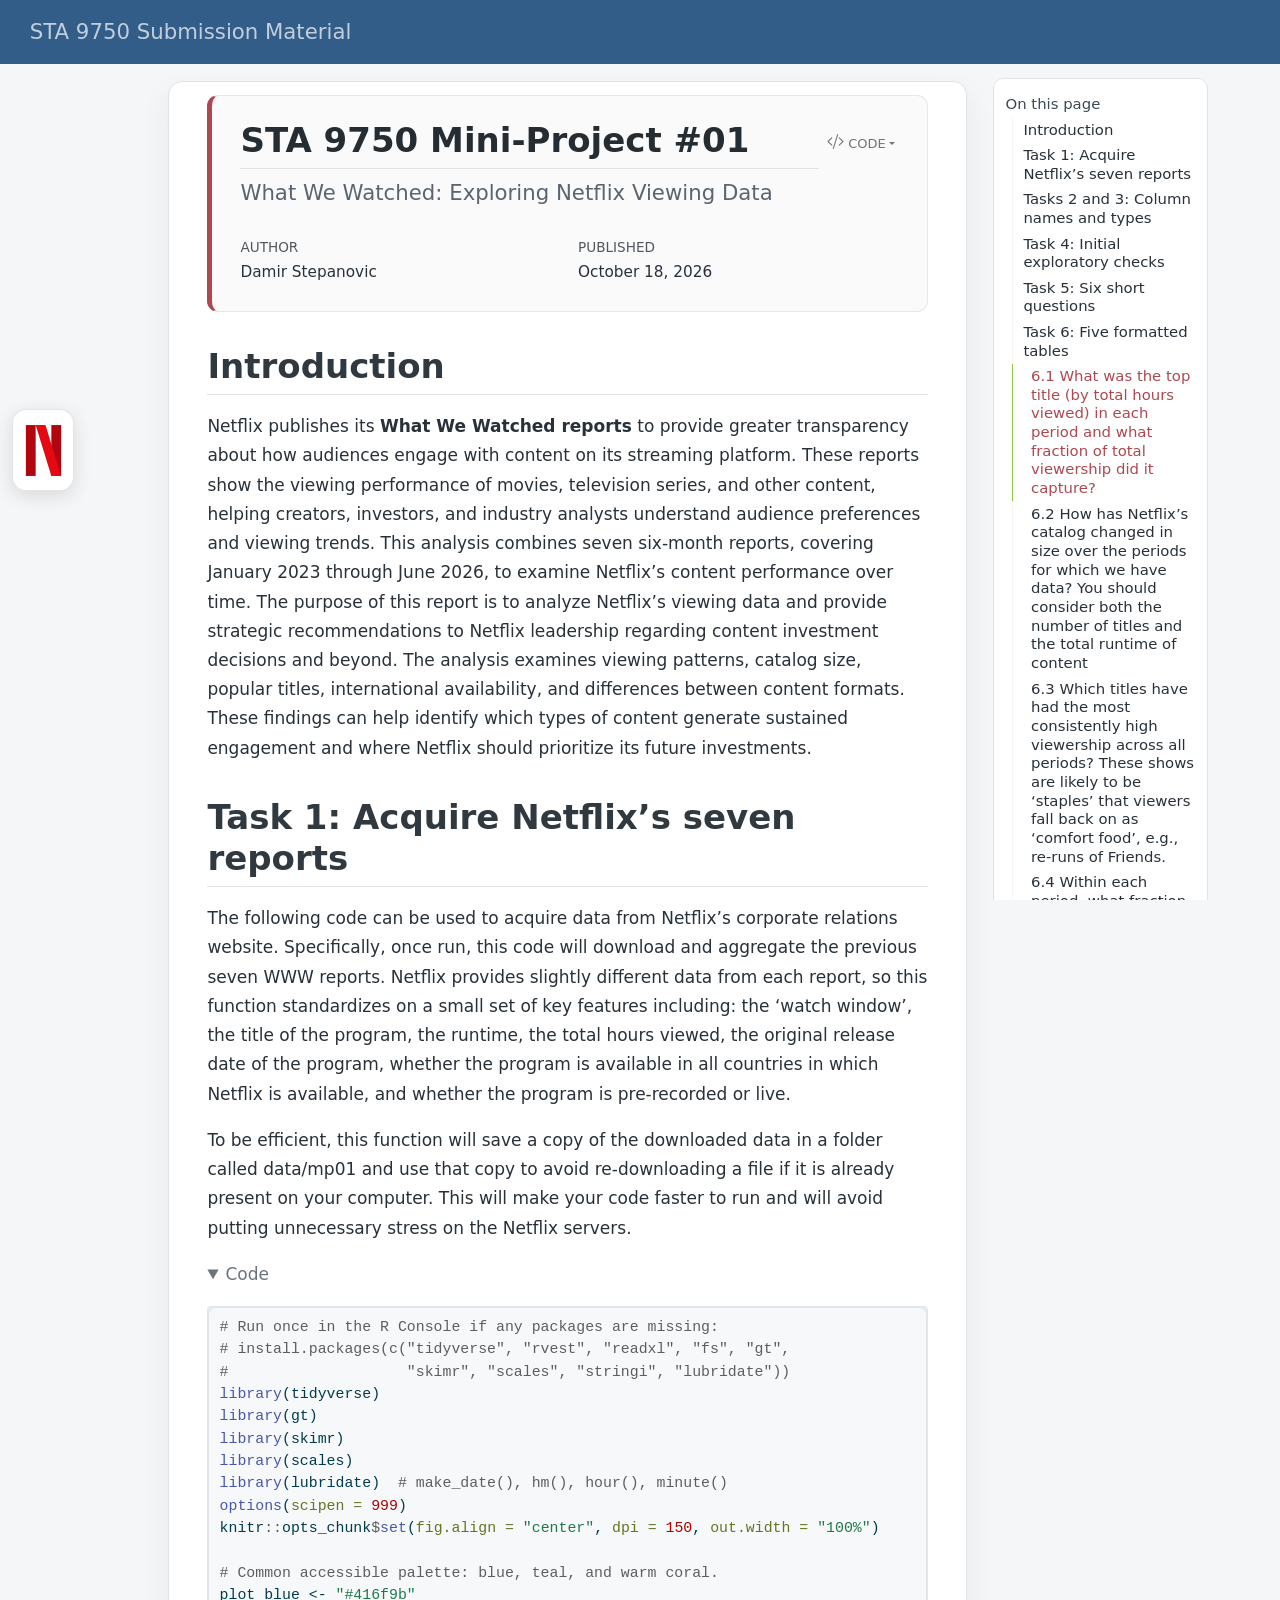
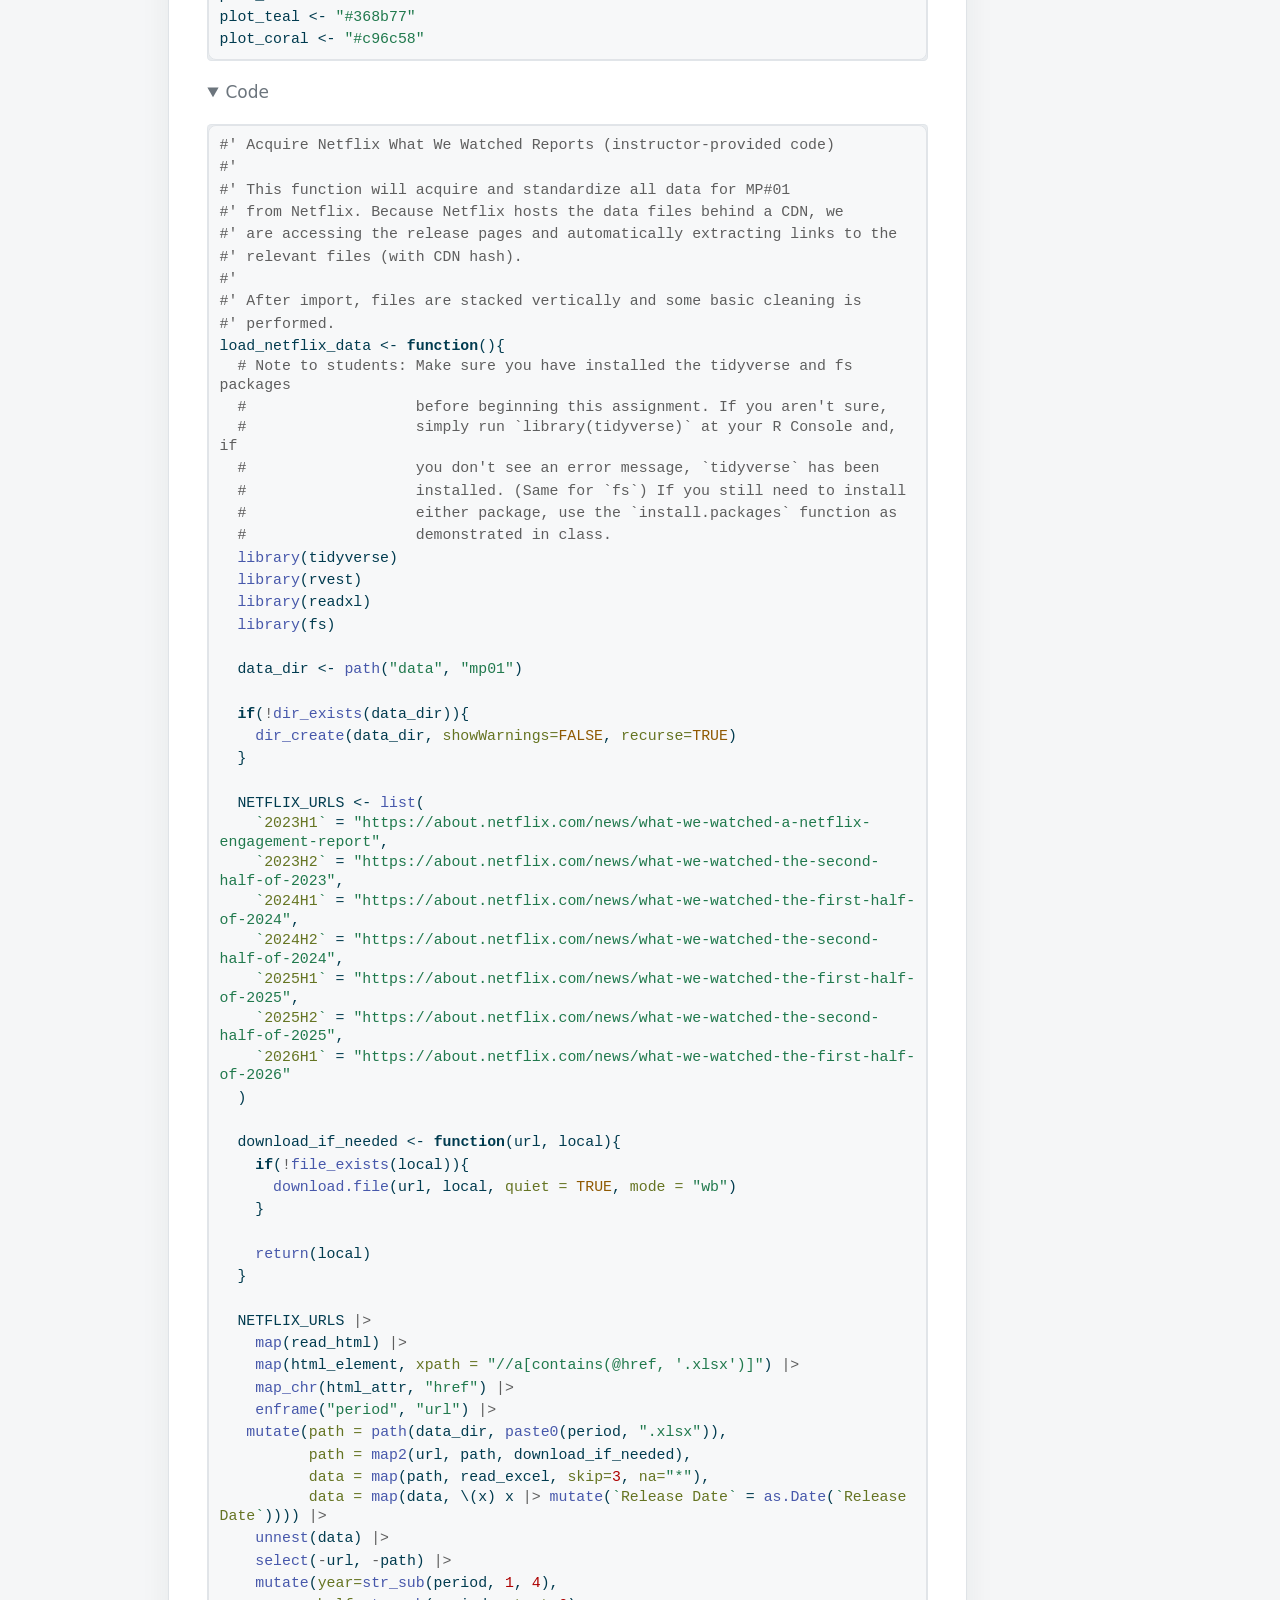
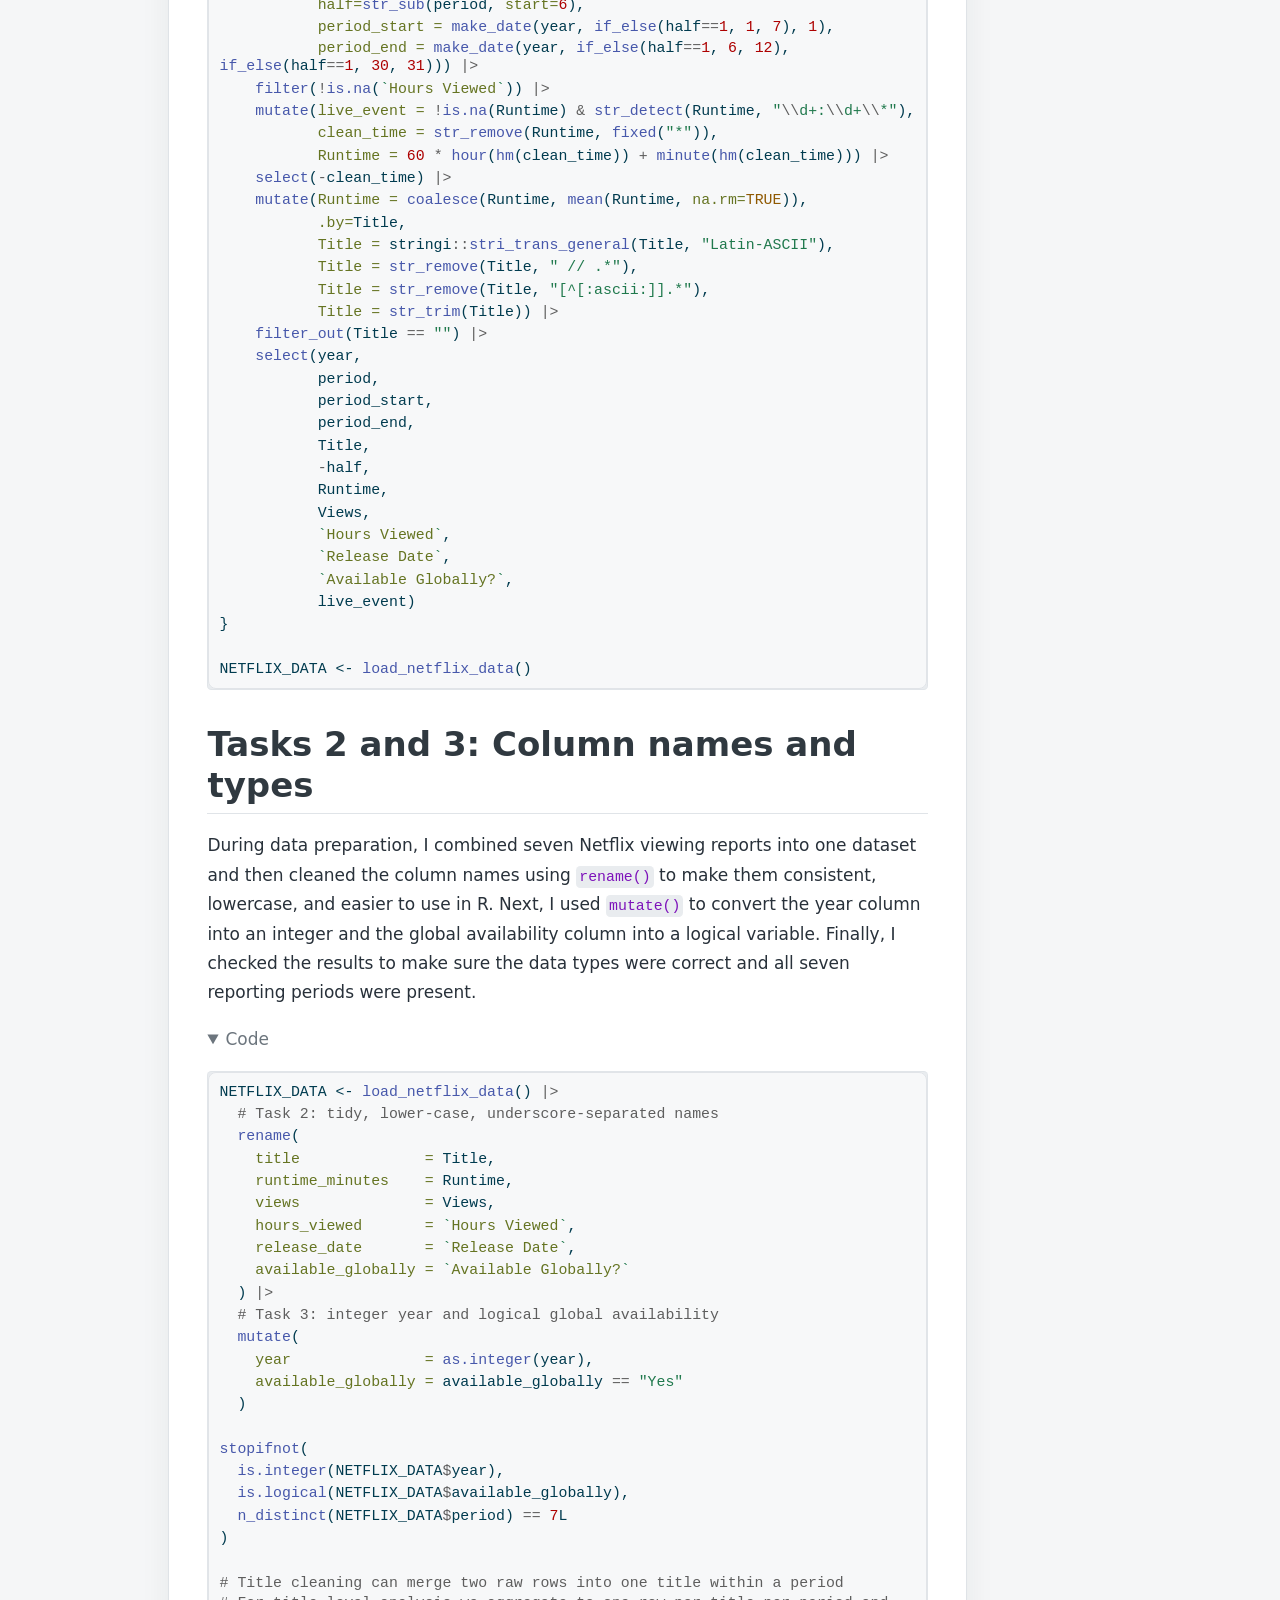
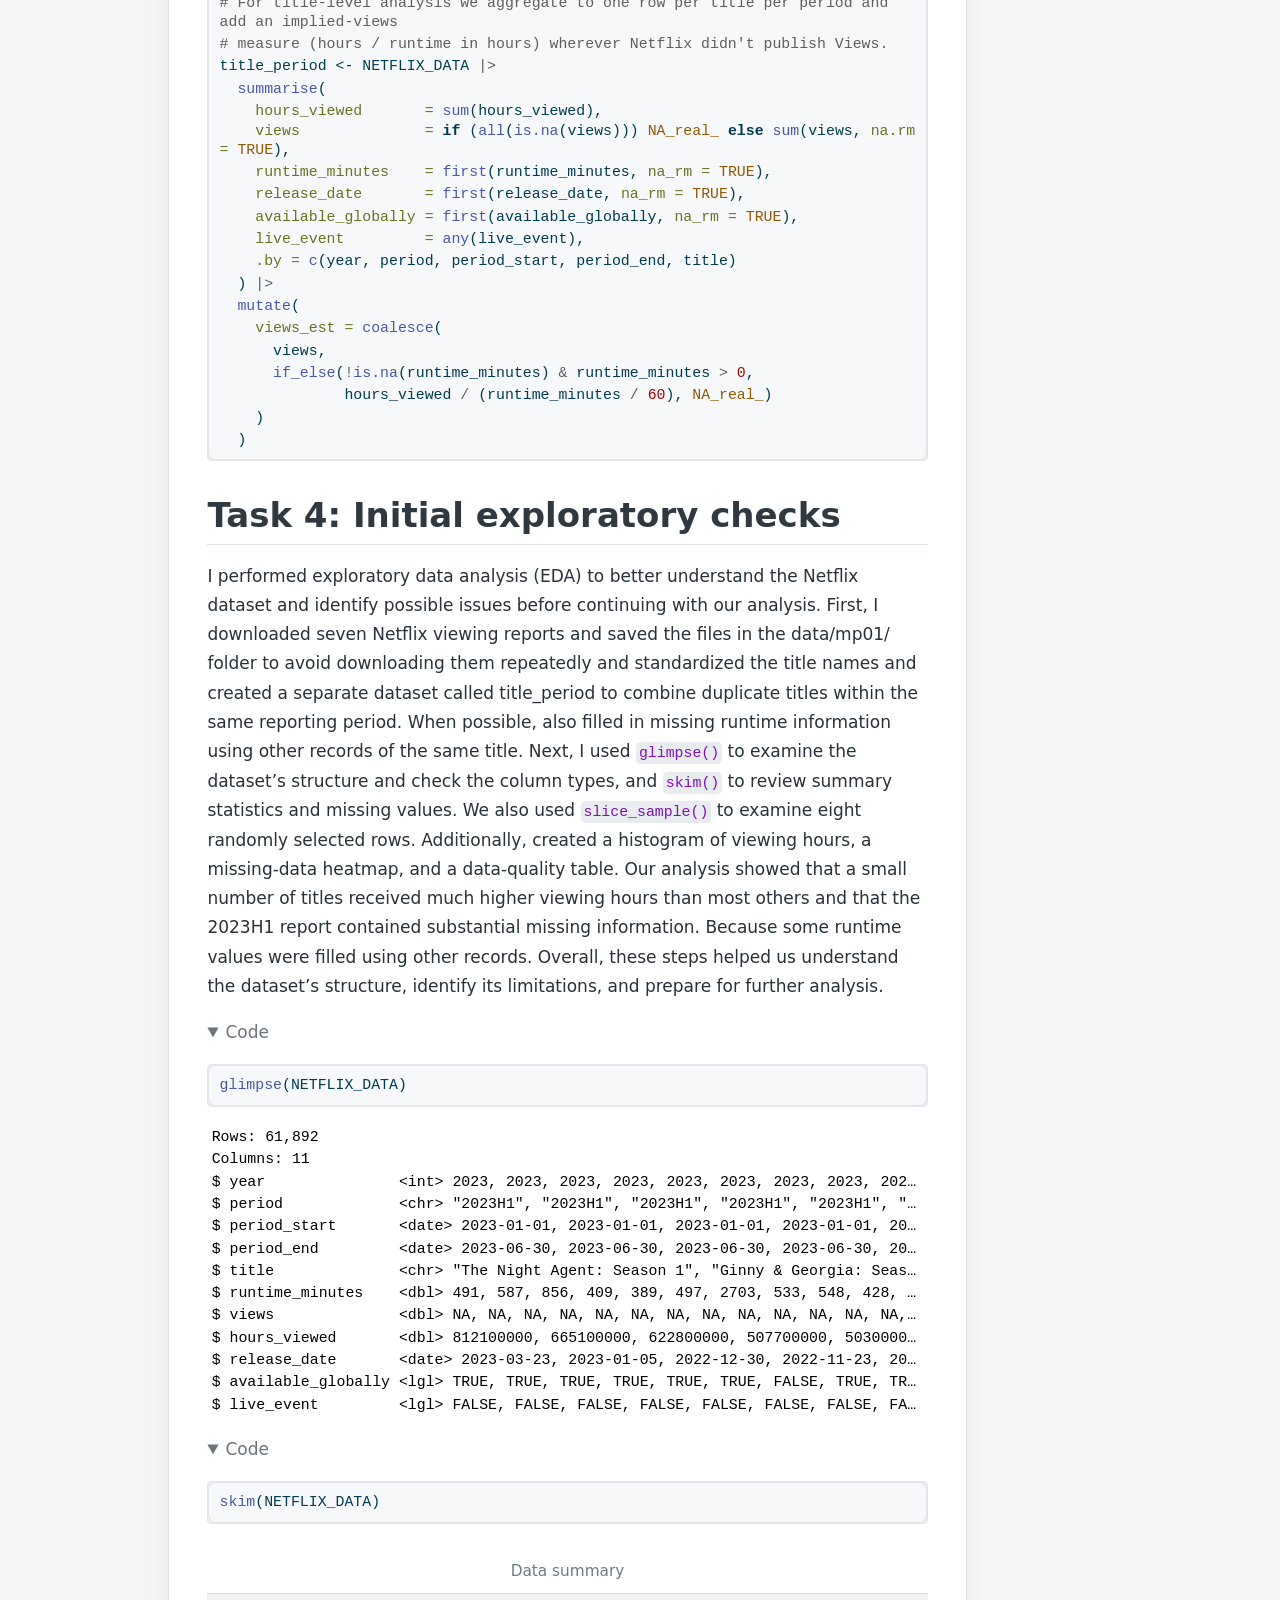
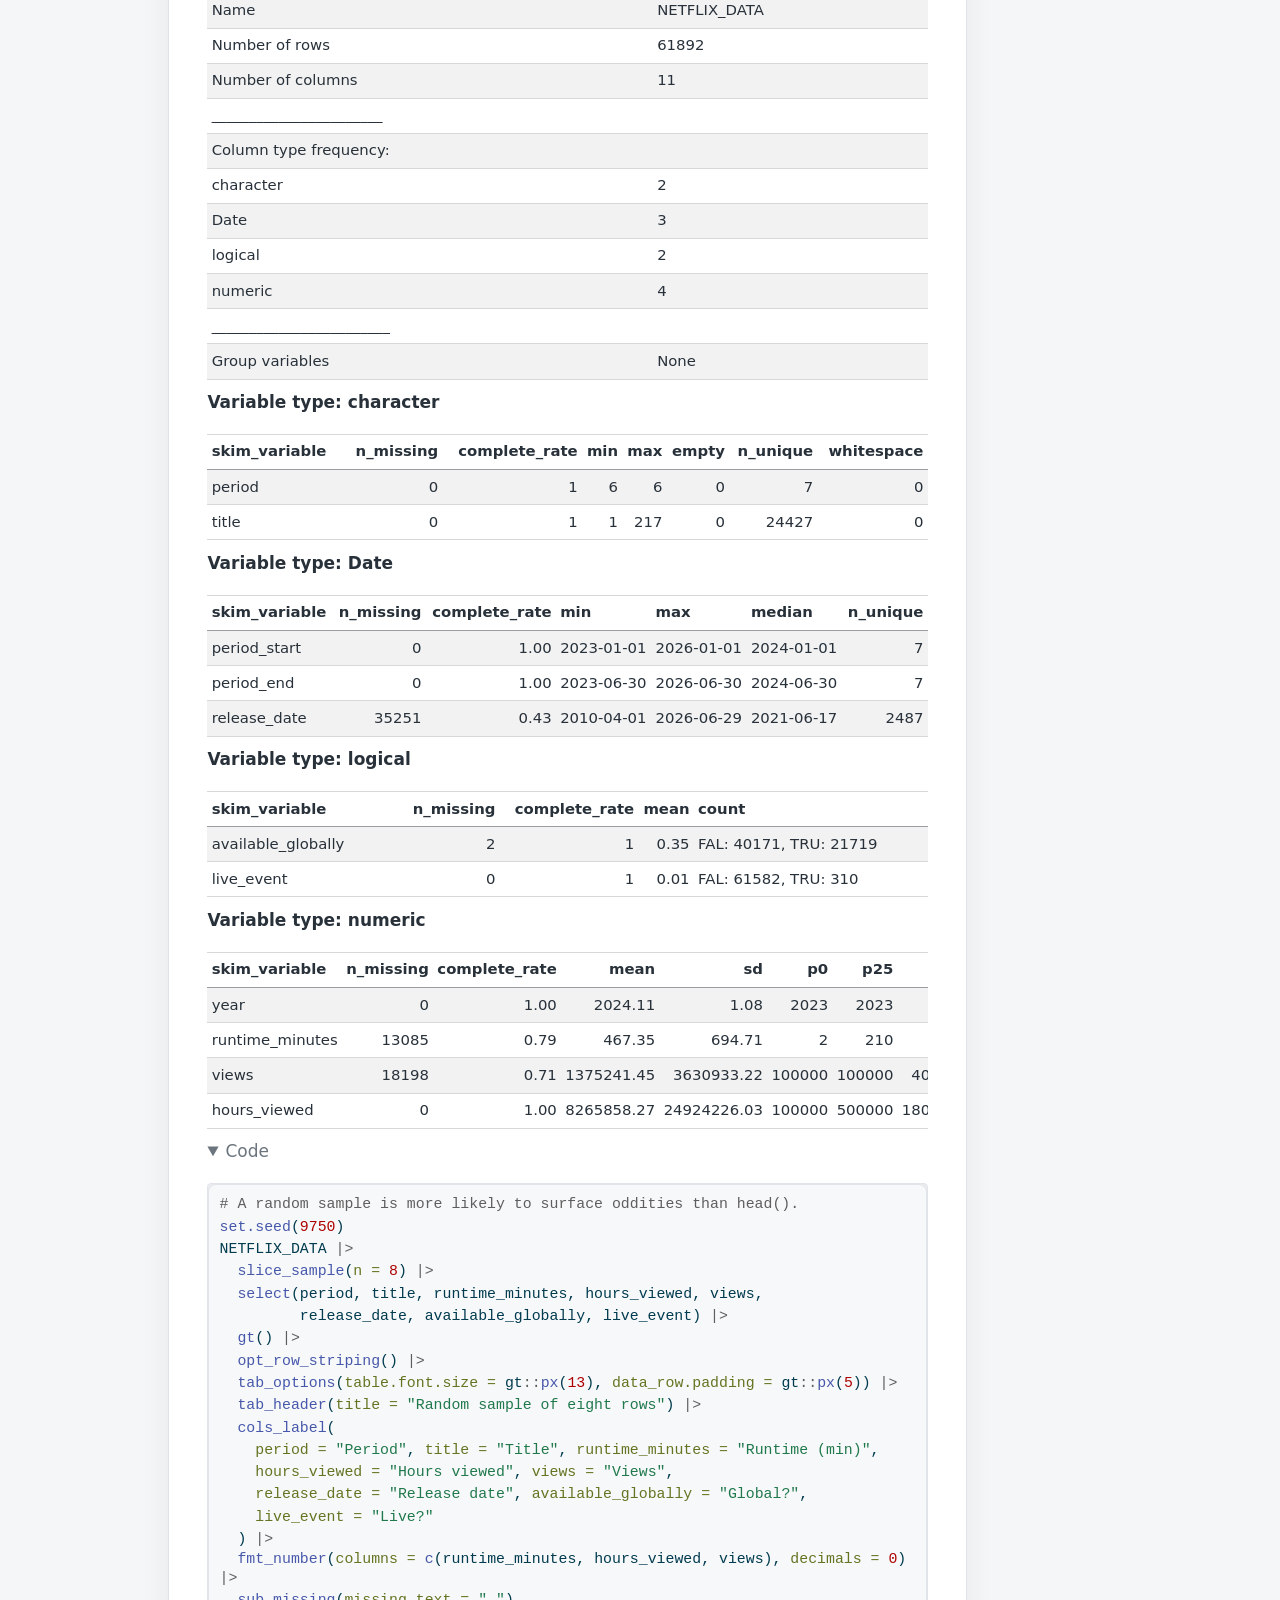
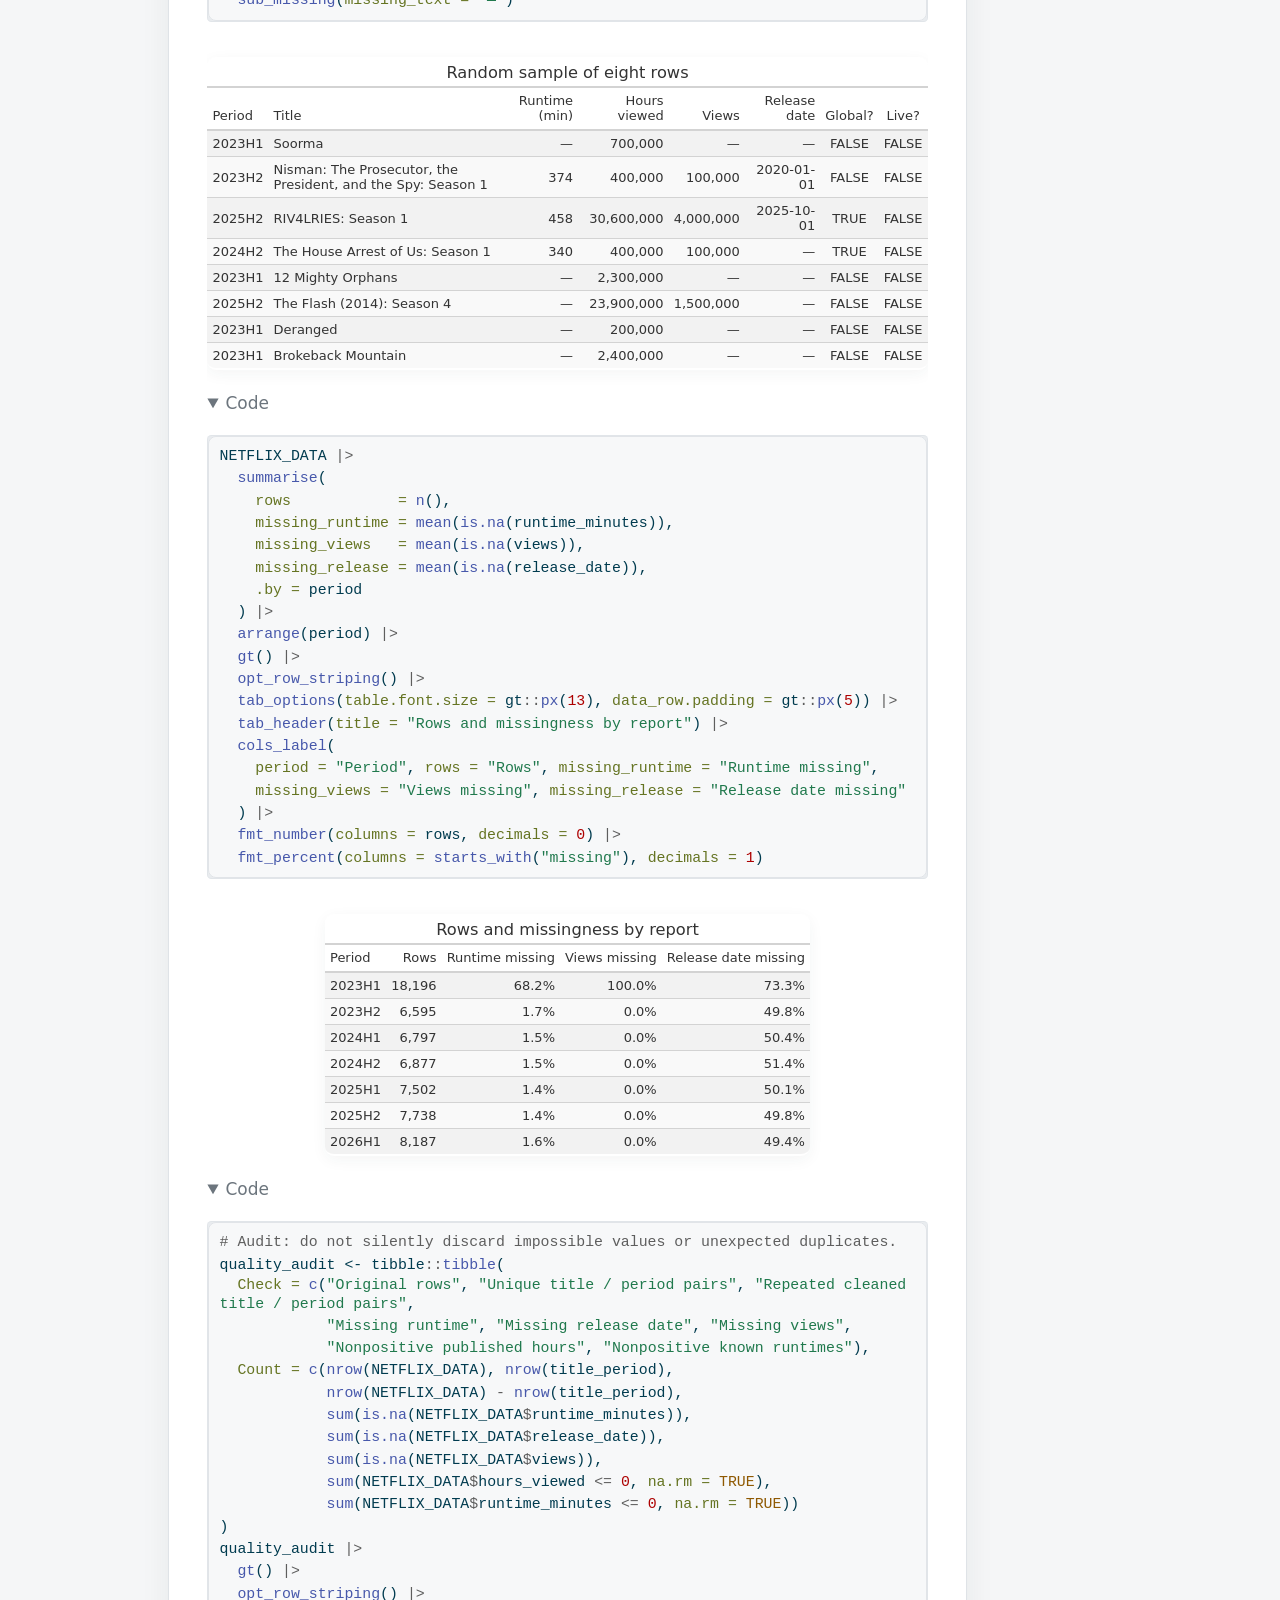
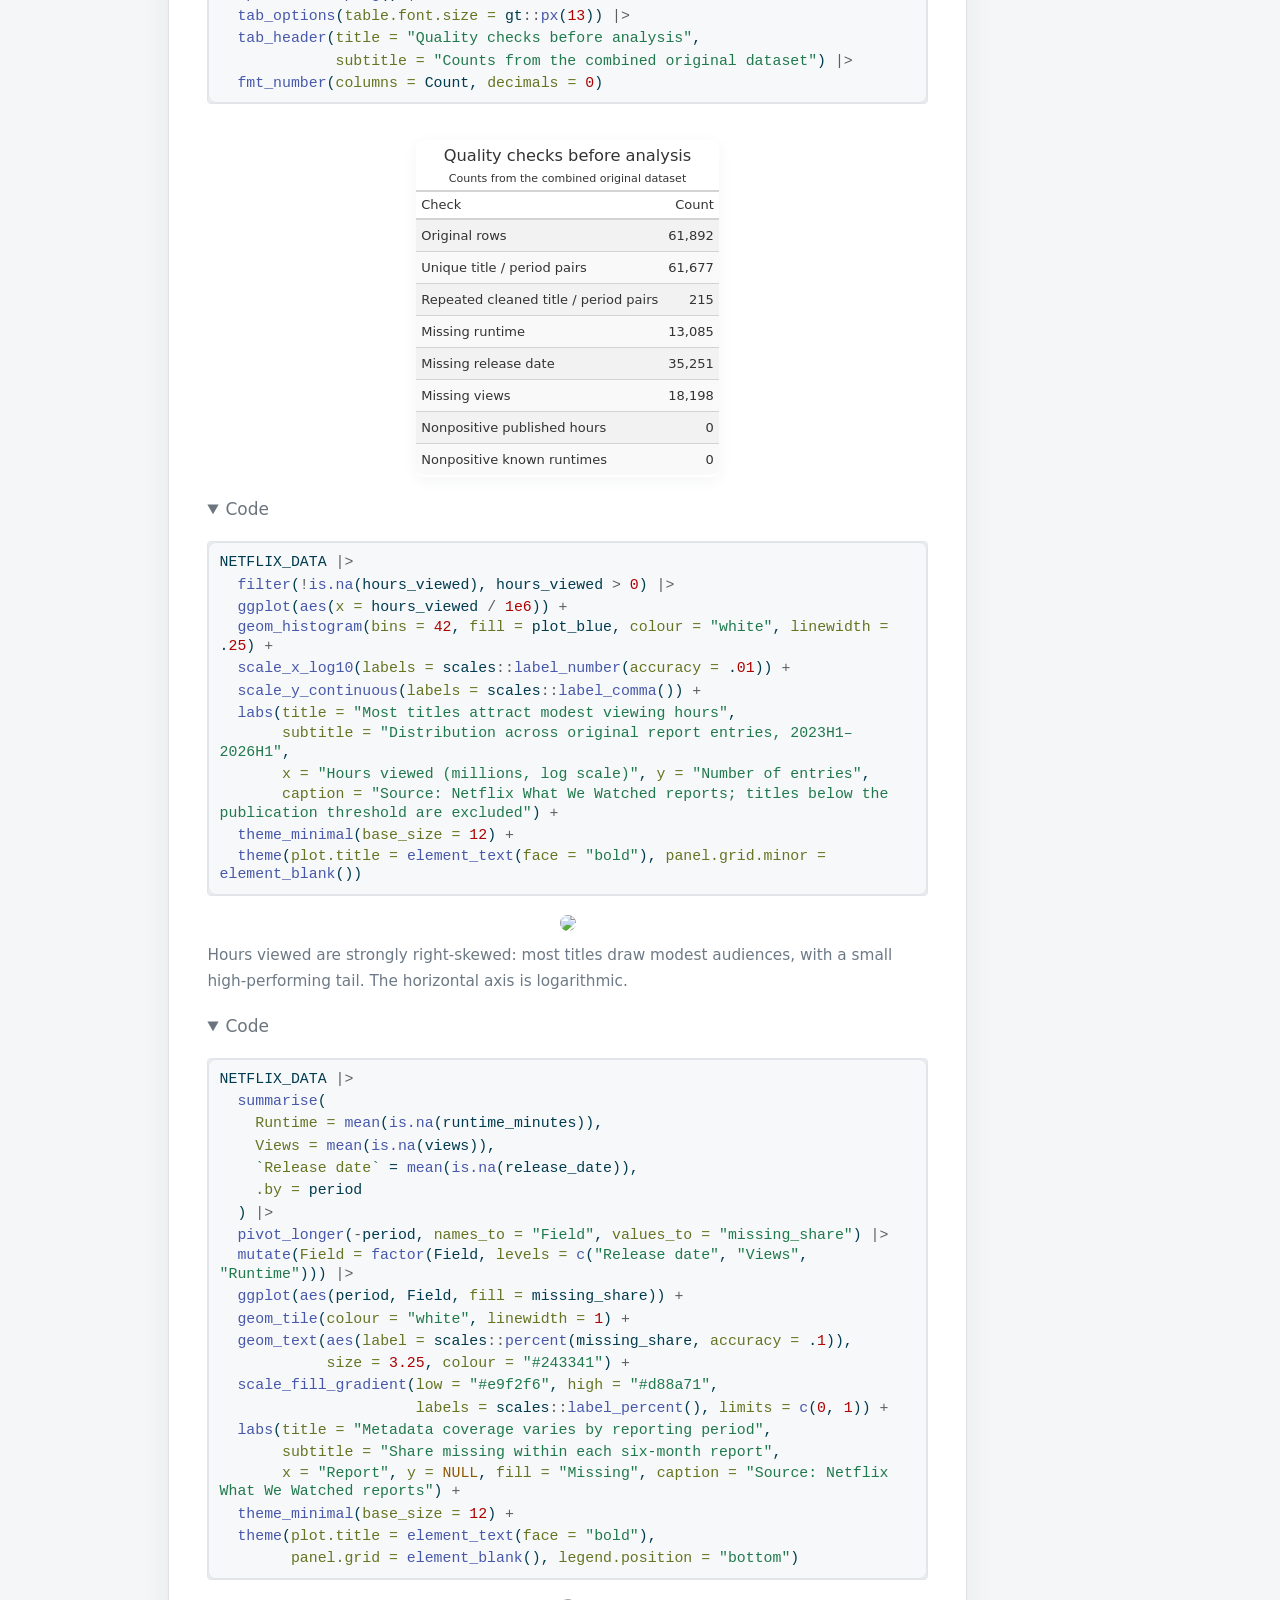
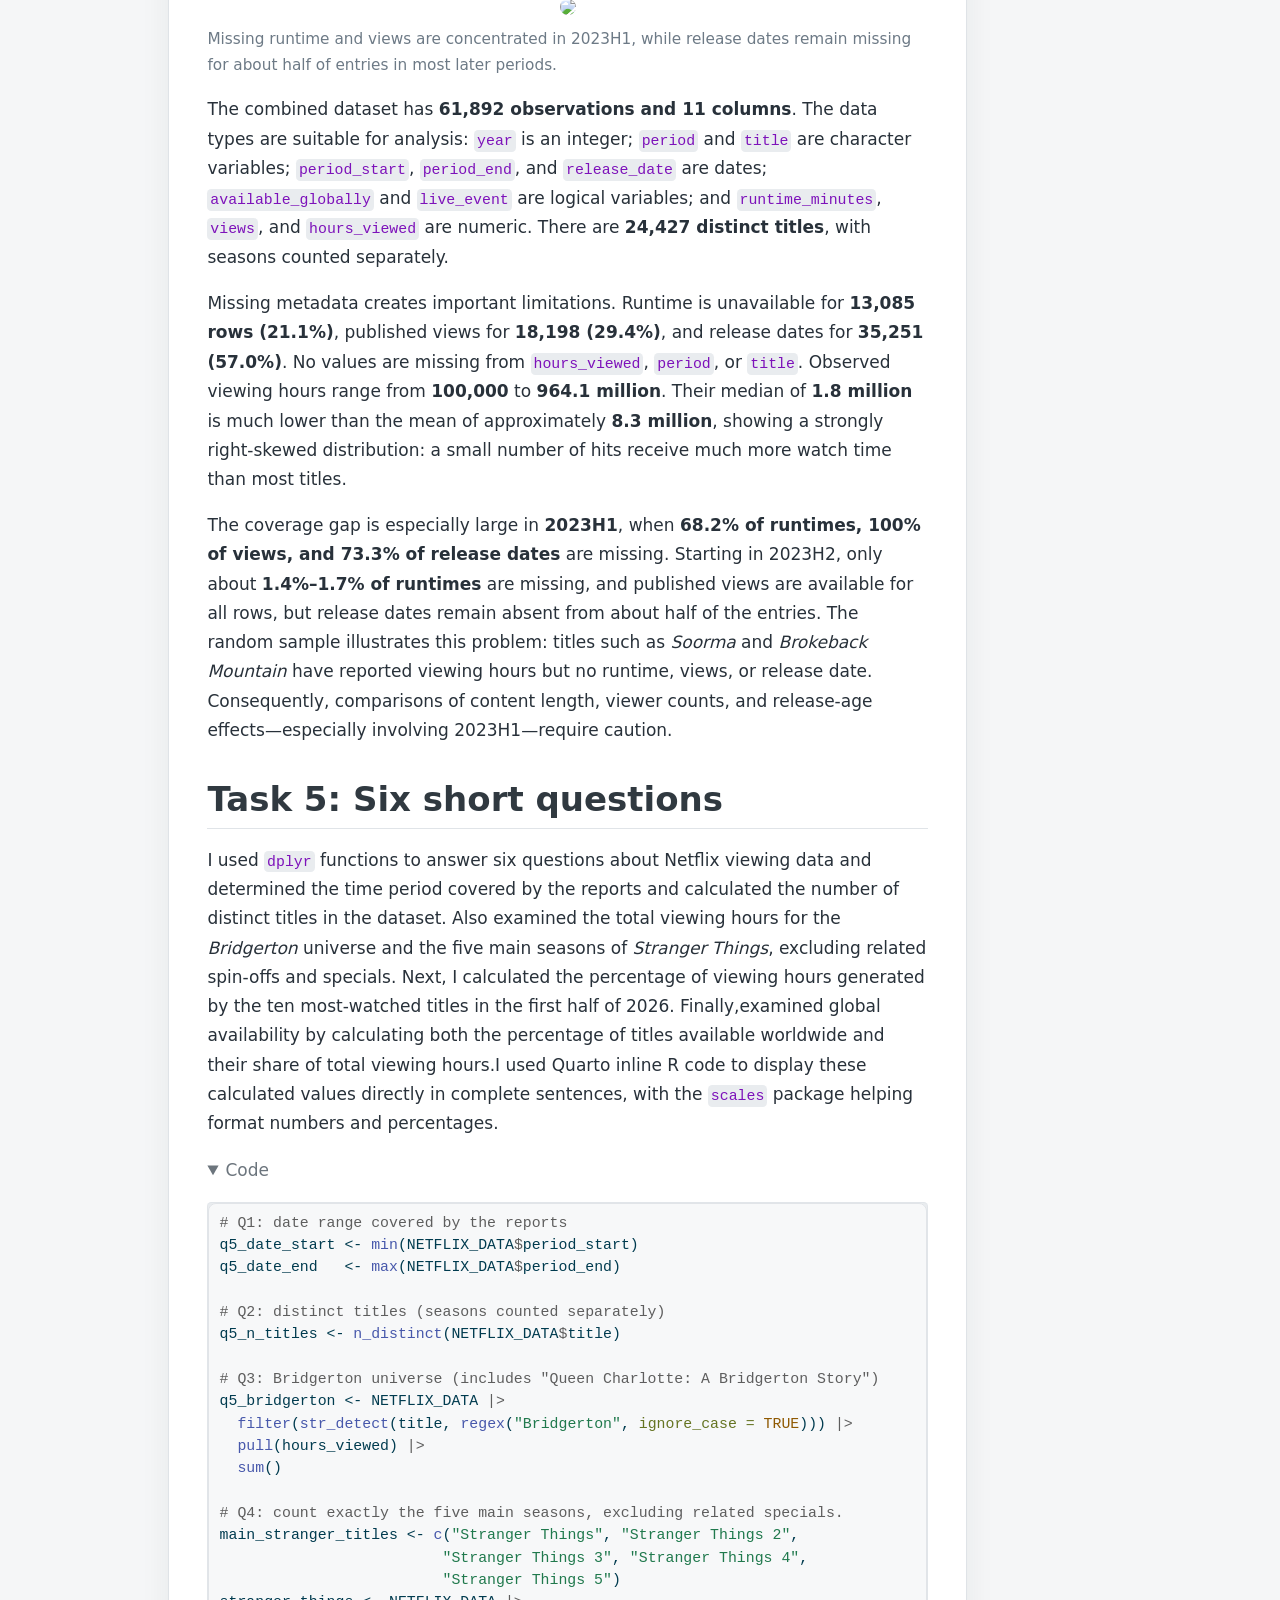
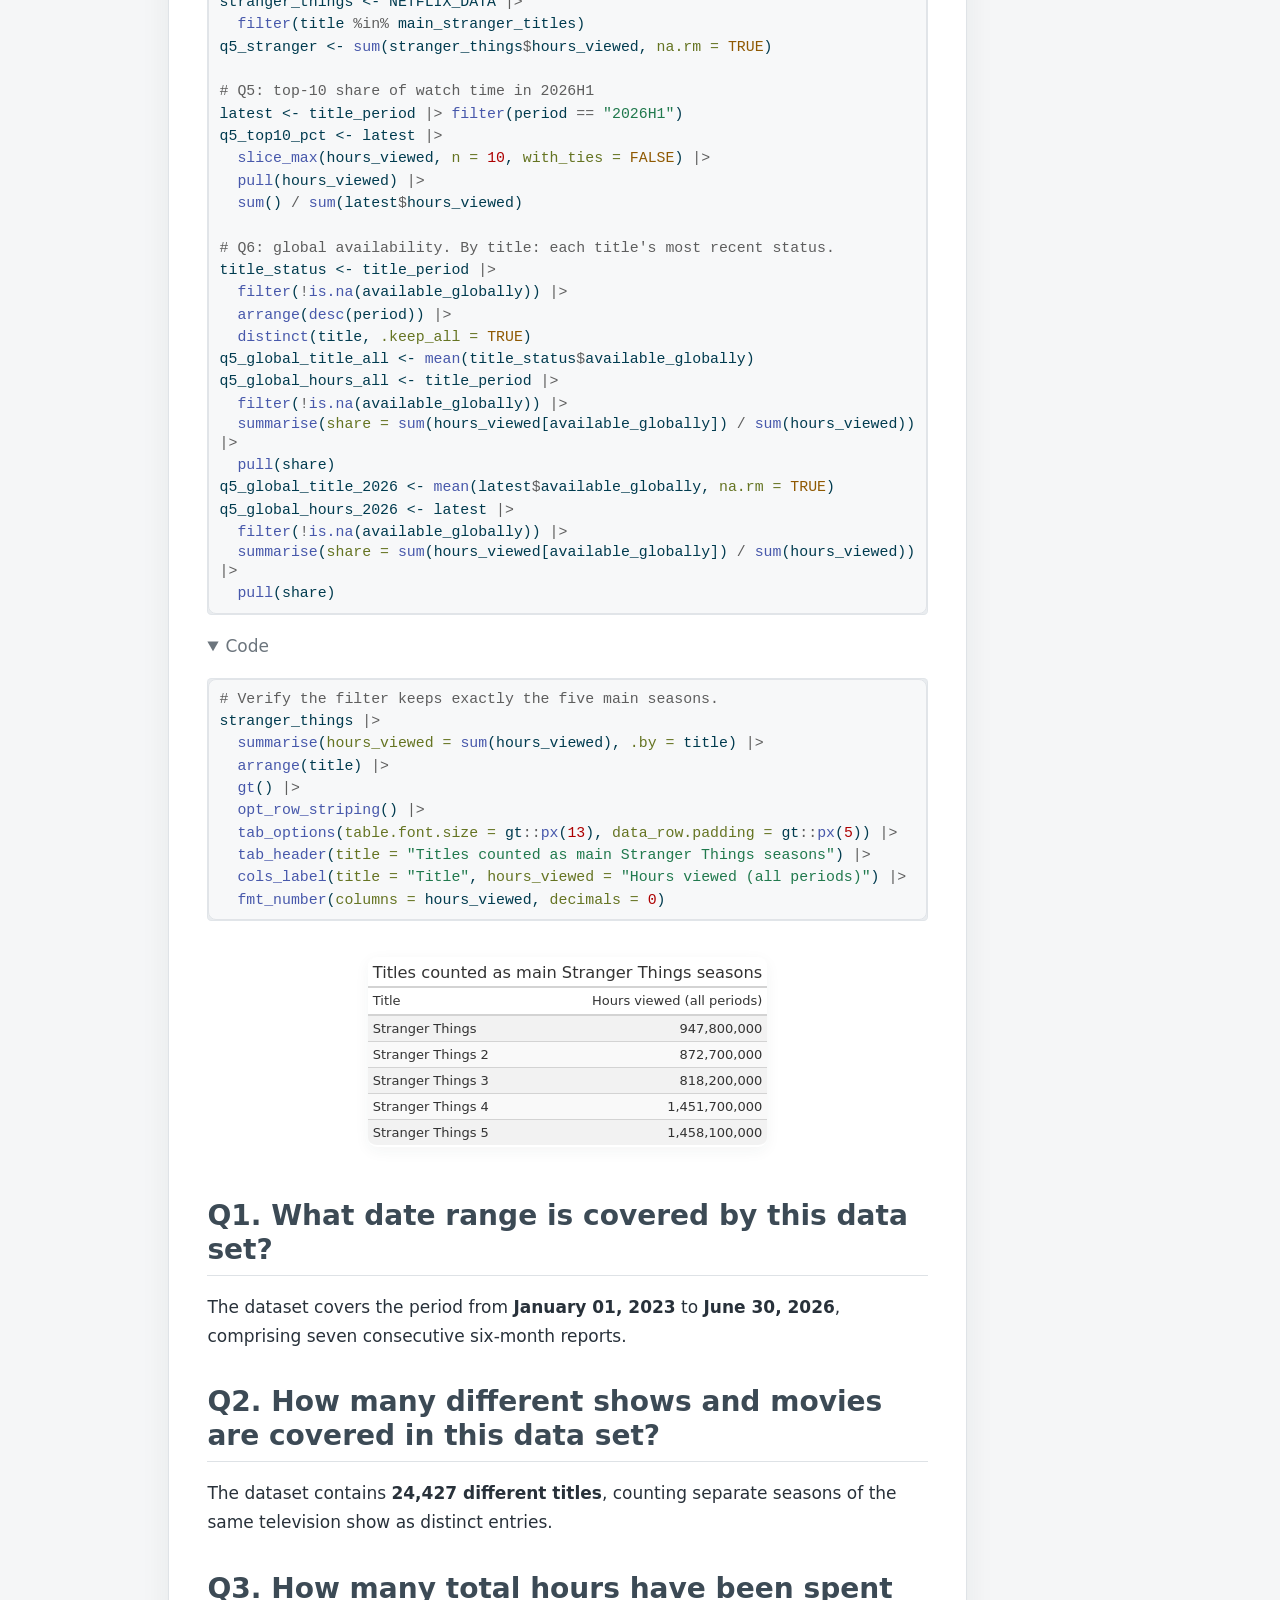
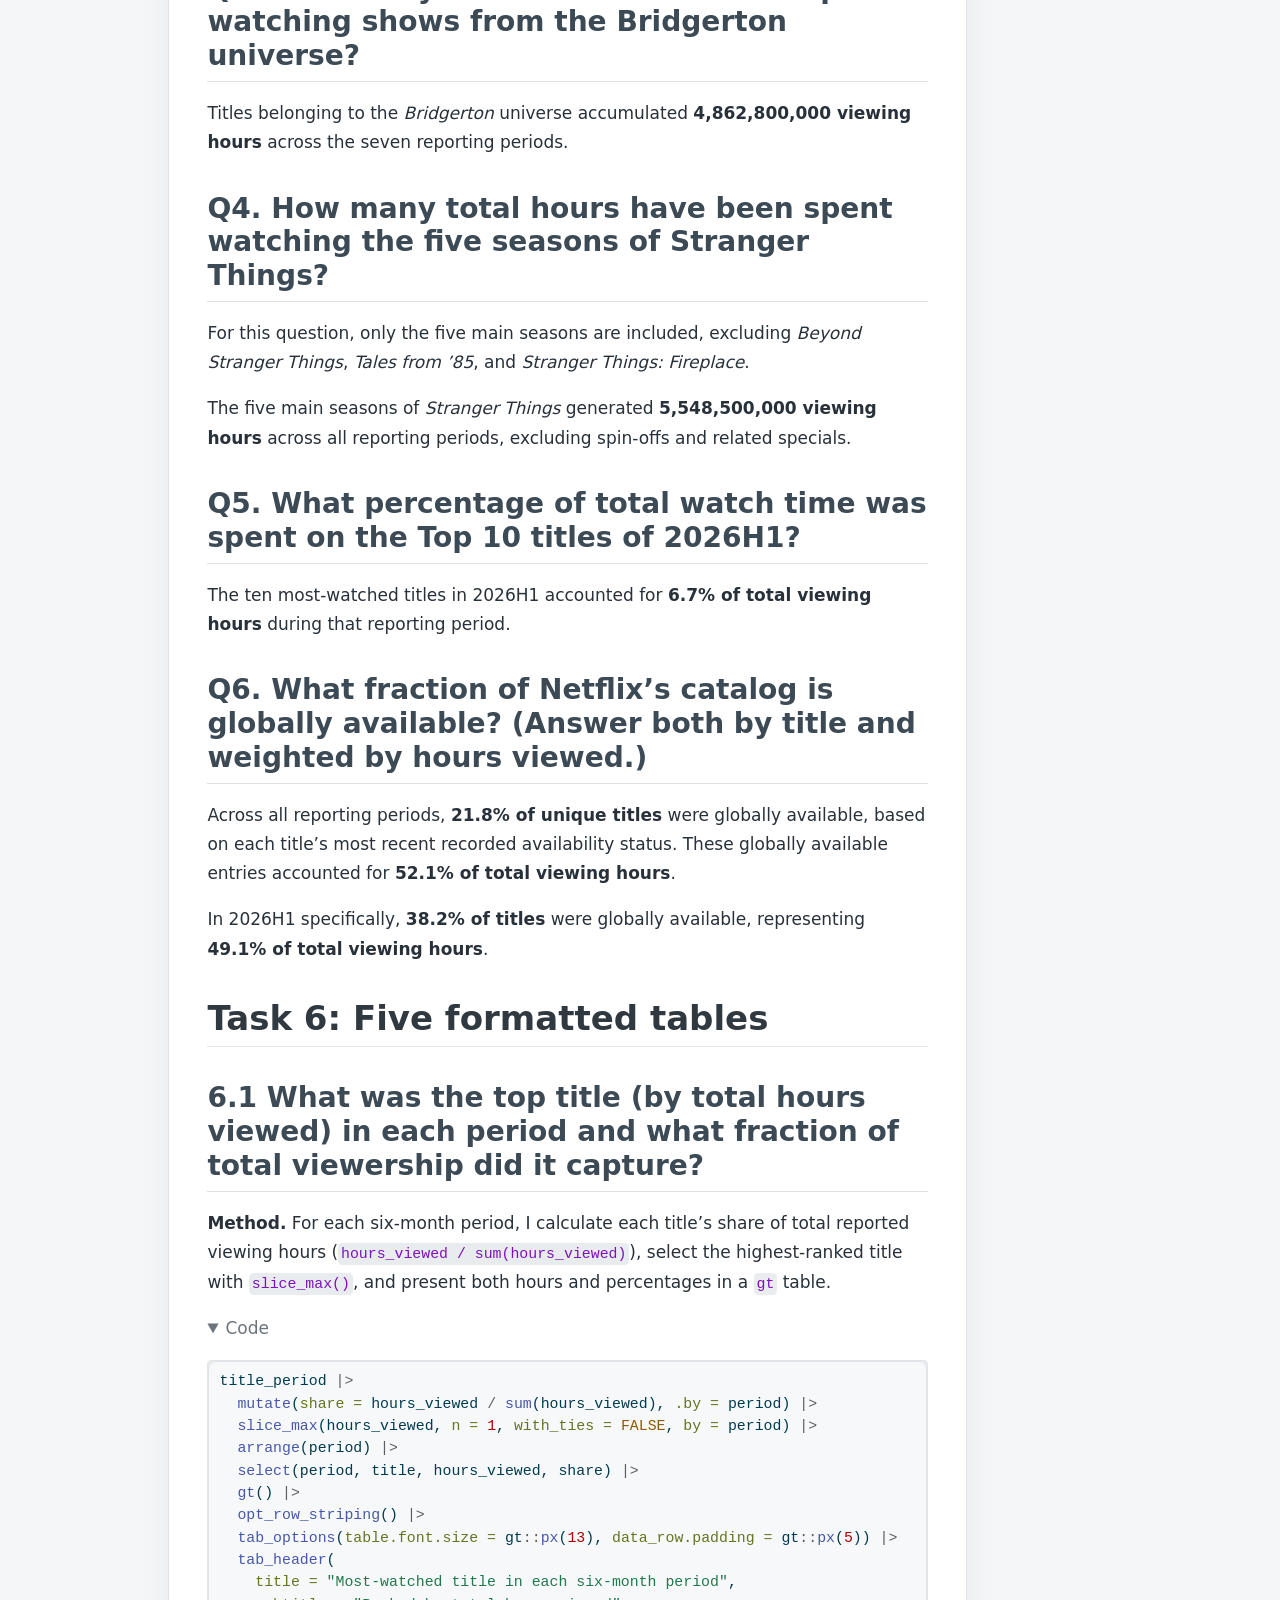
==== commit 49f3d593: "Complete MiniProject 01" ====
--- a/docs/mp01.html
+++ b/docs/mp01.html
@@ -11,7 +11,9 @@
 
 <title>STA 9750 Mini-Project #01 – STA 9750 Submission Material</title>
 <style>
-
+/* Default styles provided by pandoc.
+** See https://pandoc.org/MANUAL.html#variables-for-html for config info.
+*/
 span.smallcaps{font-variant: small-caps;}
 div.columns{display: flex; gap: 1.5em;}
 div.column{flex: auto;}
@@ -22,10 +24,11 @@
 div.hanging-indent{margin-left: 1.5em; text-indent: -1.5em;}
 ul.task-list{list-style: none;}
 ul.task-list li input[type="checkbox"] {
-width: 0.8em;
-margin: 0 0.8em 0.2em -1em;  vertical-align: middle;
-}
-
+  width: 0.8em;
+  margin: 0 0.8em 0.2em -1em; /* quarto-specific, see https://github.com/quarto-dev/quarto-cli/issues/4556 */ 
+  vertical-align: middle;
+}
+/* CSS for syntax highlighting */
 html { -webkit-text-size-adjust: 100%; }
 pre > code.sourceCode { white-space: pre; position: relative; }
 pre > code.sourceCode > span { display: inline-block; line-height: 1.25; }
@@ -42,3973 +45,44 @@
 pre > code.sourceCode > span { text-indent: -5em; padding-left: 5em; }
 }
 pre.numberSource code
-{ counter-reset: source-line 0; }
+  { counter-reset: source-line 0; }
 pre.numberSource code > span
-{ position: relative; left: -4em; counter-increment: source-line; }
+  { position: relative; left: -4em; counter-increment: source-line; }
 pre.numberSource code > span > a:first-child::before
-{ content: counter(source-line);
-position: relative; left: -1em; text-align: right; vertical-align: baseline;
-border: none; display: inline-block;
--webkit-touch-callout: none; -webkit-user-select: none;
--khtml-user-select: none; -moz-user-select: none;
--ms-user-select: none; user-select: none;
-padding: 0 4px; width: 4em;
-}
-pre.numberSource { margin-left: 3em; padding-left: 4px; }
+  { content: counter(source-line);
+    position: relative; left: -1em; text-align: right; vertical-align: baseline;
+    border: none; display: inline-block;
+    -webkit-touch-callout: none; -webkit-user-select: none;
+    -khtml-user-select: none; -moz-user-select: none;
+    -ms-user-select: none; user-select: none;
+    padding: 0 4px; width: 4em;
+  }
+pre.numberSource { margin-left: 3em;  padding-left: 4px; }
 div.sourceCode
-{ }
+  {   }
 @media screen {
 pre > code.sourceCode > span > a:first-child::before { text-decoration: underline; }
 }
 </style>
 
 
-<script>const headroomChanged = new CustomEvent("quarto-hrChanged", {
-  detail: {},
-  bubbles: true,
-  cancelable: false,
-  composed: false,
-});
-
-const announceDismiss = () => {
-  const annEl = window.document.getElementById("quarto-announcement");
-  if (annEl) {
-    annEl.remove();
-
-    const annId = annEl.getAttribute("data-announcement-id");
-    window.localStorage.setItem(`quarto-announce-${annId}`, "true");
-  }
-};
-
-const announceRegister = () => {
-  const annEl = window.document.getElementById("quarto-announcement");
-  if (annEl) {
-    const annId = annEl.getAttribute("data-announcement-id");
-    const isDismissed =
-      window.localStorage.getItem(`quarto-announce-${annId}`) || false;
-    if (isDismissed) {
-      announceDismiss();
-      return;
-    } else {
-      annEl.classList.remove("hidden");
-    }
-
-    const actionEl = annEl.querySelector(".quarto-announcement-action");
-    if (actionEl) {
-      actionEl.addEventListener("click", function (e) {
-        e.preventDefault();
-        // Hide the bar immediately
-        announceDismiss();
-      });
-    }
-  }
-};
-
-window.document.addEventListener("DOMContentLoaded", function () {
-  let init = false;
-
-  announceRegister();
-
-  // Manage the back to top button, if one is present.
-  let lastScrollTop = window.pageYOffset || document.documentElement.scrollTop;
-  const scrollDownBuffer = 5;
-  const scrollUpBuffer = 35;
-  const btn = document.getElementById("quarto-back-to-top");
-  const hideBackToTop = () => {
-    btn.style.display = "none";
-  };
-  const showBackToTop = () => {
-    btn.style.display = "inline-block";
-  };
-  if (btn) {
-    window.document.addEventListener(
-      "scroll",
-      function () {
-        const currentScrollTop =
-          window.pageYOffset || document.documentElement.scrollTop;
-
-        // Shows and hides the button 'intelligently' as the user scrolls
-        if (currentScrollTop - scrollDownBuffer > lastScrollTop) {
-          hideBackToTop();
-          lastScrollTop = currentScrollTop <= 0 ? 0 : currentScrollTop;
-        } else if (currentScrollTop < lastScrollTop - scrollUpBuffer) {
-          showBackToTop();
-          lastScrollTop = currentScrollTop <= 0 ? 0 : currentScrollTop;
-        }
-
-        // Show the button at the bottom, hides it at the top
-        if (currentScrollTop <= 0) {
-          hideBackToTop();
-        } else if (
-          window.innerHeight + currentScrollTop >=
-          document.body.offsetHeight
-        ) {
-          showBackToTop();
-        }
-      },
-      false
-    );
-  }
-
-  function throttle(func, wait) {
-    var timeout;
-    return function () {
-      const context = this;
-      const args = arguments;
-      const later = function () {
-        clearTimeout(timeout);
-        timeout = null;
-        func.apply(context, args);
-      };
-
-      if (!timeout) {
-        timeout = setTimeout(later, wait);
-      }
-    };
-  }
-
-  function headerOffset() {
-    // Set an offset if there is are fixed top navbar
-    const headerEl = window.document.querySelector("header.fixed-top");
-    if (headerEl) {
-      return headerEl.clientHeight;
-    } else {
-      return 0;
-    }
-  }
-
-  function footerOffset() {
-    const footerEl = window.document.querySelector("footer.footer");
-    if (footerEl) {
-      return footerEl.clientHeight;
-    } else {
-      return 0;
-    }
-  }
-
-  function dashboardOffset() {
-    const dashboardNavEl = window.document.getElementById(
-      "quarto-dashboard-header"
-    );
-    if (dashboardNavEl !== null) {
-      return dashboardNavEl.clientHeight;
-    } else {
-      return 0;
-    }
-  }
-
-  function updateDocumentOffsetWithoutAnimation() {
-    updateDocumentOffset(false);
-  }
-
-  function updateDocumentOffset(animated) {
-    // set body offset
-    const topOffset = headerOffset();
-    const bodyOffset = topOffset + footerOffset() + dashboardOffset();
-    const bodyEl = window.document.body;
-    bodyEl.setAttribute("data-bs-offset", topOffset);
-    bodyEl.style.paddingTop = topOffset + "px";
-
-    // deal with sidebar offsets
-    const sidebars = window.document.querySelectorAll(
-      ".sidebar, .headroom-target"
-    );
-    sidebars.forEach((sidebar) => {
-      if (!animated) {
-        sidebar.classList.add("notransition");
-        // Remove the no transition class after the animation has time to complete
-        setTimeout(function () {
-          sidebar.classList.remove("notransition");
-        }, 201);
-      }
-
-      if (window.Headroom && sidebar.classList.contains("sidebar-unpinned")) {
-        sidebar.style.top = "0";
-        sidebar.style.maxHeight = "100vh";
-      } else {
-        sidebar.style.top = topOffset + "px";
-        sidebar.style.maxHeight = "calc(100vh - " + topOffset + "px)";
-      }
-    });
-
-    // allow space for footer
-    const mainContainer = window.document.querySelector(".quarto-container");
-    if (mainContainer) {
-      mainContainer.style.minHeight = "calc(100vh - " + bodyOffset + "px)";
-    }
-
-    // link offset
-    let linkStyle = window.document.querySelector("#quarto-target-style");
-    if (!linkStyle) {
-      linkStyle = window.document.createElement("style");
-      linkStyle.setAttribute("id", "quarto-target-style");
-      window.document.head.appendChild(linkStyle);
-    }
-    while (linkStyle.firstChild) {
-      linkStyle.removeChild(linkStyle.firstChild);
-    }
-    if (topOffset > 0) {
-      linkStyle.appendChild(
-        window.document.createTextNode(`
-      section:target::before {
-        content: "";
-        display: block;
-        height: ${topOffset}px;
-        margin: -${topOffset}px 0 0;
-      }`)
-      );
-    }
-    if (init) {
-      window.dispatchEvent(headroomChanged);
-    }
-    init = true;
-  }
-
-  // initialize headroom
-  var header = window.document.querySelector("#quarto-header");
-  if (header && window.Headroom) {
-    const headroom = new window.Headroom(header, {
-      tolerance: 5,
-      onPin: function () {
-        const sidebars = window.document.querySelectorAll(
-          ".sidebar, .headroom-target"
-        );
-        sidebars.forEach((sidebar) => {
-          sidebar.classList.remove("sidebar-unpinned");
-        });
-        updateDocumentOffset();
-      },
-      onUnpin: function () {
-        const sidebars = window.document.querySelectorAll(
-          ".sidebar, .headroom-target"
-        );
-        sidebars.forEach((sidebar) => {
-          sidebar.classList.add("sidebar-unpinned");
-        });
-        updateDocumentOffset();
-      },
-    });
-    headroom.init();
-
-    let frozen = false;
-    window.quartoToggleHeadroom = function () {
-      if (frozen) {
-        headroom.unfreeze();
-        frozen = false;
-      } else {
-        headroom.freeze();
-        frozen = true;
-      }
-    };
-  }
-
-  window.addEventListener(
-    "hashchange",
-    function (e) {
-      if (
-        getComputedStyle(document.documentElement).scrollBehavior !== "smooth"
-      ) {
-        window.scrollTo(0, window.pageYOffset - headerOffset());
-      }
-    },
-    false
-  );
-
-  // Observe size changed for the header
-  const headerEl = window.document.querySelector("header.fixed-top");
-  if (headerEl && window.ResizeObserver) {
-    const observer = new window.ResizeObserver(() => {
-      setTimeout(updateDocumentOffsetWithoutAnimation, 0);
-    });
-    observer.observe(headerEl, {
-      attributes: true,
-      childList: true,
-      characterData: true,
-    });
-  } else {
-    window.addEventListener(
-      "resize",
-      throttle(updateDocumentOffsetWithoutAnimation, 50)
-    );
-  }
-  setTimeout(updateDocumentOffsetWithoutAnimation, 250);
-
-  // fixup index.html links if we aren't on the filesystem
-  if (window.location.protocol !== "file:") {
-    const links = window.document.querySelectorAll("a");
-    for (let i = 0; i < links.length; i++) {
-      if (links[i].href) {
-        links[i].dataset.originalHref = links[i].href;
-        // only strip index.html at the end of the path (optionally followed
-        // by a query or fragment) so that files like index.html.md
-        // (alternate-format twins) are left alone (#14667)
-        links[i].href = links[i].href.replace(/\/index\.html(?=[?#]|$)/, "/");
-      }
-    }
-
-    // Fixup any sharing links that require urls
-    // Append url to any sharing urls
-    const sharingLinks = window.document.querySelectorAll(
-      "a.sidebar-tools-main-item, a.quarto-navigation-tool, a.quarto-navbar-tools, a.quarto-navbar-tools-item"
-    );
-    for (let i = 0; i < sharingLinks.length; i++) {
-      const sharingLink = sharingLinks[i];
-      const href = sharingLink.getAttribute("href");
-      if (href) {
-        sharingLink.setAttribute(
-          "href",
-          href.replace("|url|", window.location.href)
-        );
-      }
-    }
-
-    // Scroll the active navigation item into view, if necessary
-    const navSidebar = window.document.querySelector("nav#quarto-sidebar");
-    if (navSidebar) {
-      // Find the active item
-      const activeItem = navSidebar.querySelector("li.sidebar-item a.active");
-      if (activeItem) {
-        // Wait for the scroll height and height to resolve by observing size changes on the
-        // nav element that is scrollable
-        const resizeObserver = new ResizeObserver((_entries) => {
-          // The bottom of the element
-          const elBottom = activeItem.offsetTop;
-          const viewBottom = navSidebar.scrollTop + navSidebar.clientHeight;
-
-          // The element height and scroll height are the same, then we are still loading
-          if (viewBottom !== navSidebar.scrollHeight) {
-            // Determine if the item isn't visible and scroll to it
-            if (elBottom >= viewBottom) {
-              navSidebar.scrollTop = elBottom;
-            }
-
-            // stop observing now since we've completed the scroll
-            resizeObserver.unobserve(navSidebar);
-          }
-        });
-        resizeObserver.observe(navSidebar);
-      }
-    }
-  }
-});
-</script>
-<script>/*!
- * headroom.js v0.12.0 - Give your page some headroom. Hide your header until you need it
- * Copyright (c) 2020 Nick Williams - http://wicky.nillia.ms/headroom.js
- * License: MIT
- */
-
-!function(t,n){"object"==typeof exports&&"undefined"!=typeof module?module.exports=n():"function"==typeof define&&define.amd?define(n):(t=t||self).Headroom=n()}(this,function(){"use strict";function t(){return"undefined"!=typeof window}function d(t){return function(t){return t&&t.document&&function(t){return 9===t.nodeType}(t.document)}(t)?function(t){var n=t.document,o=n.body,s=n.documentElement;return{scrollHeight:function(){return Math.max(o.scrollHeight,s.scrollHeight,o.offsetHeight,s.offsetHeight,o.clientHeight,s.clientHeight)},height:function(){return t.innerHeight||s.clientHeight||o.clientHeight},scrollY:function(){return void 0!==t.pageYOffset?t.pageYOffset:(s||o.parentNode||o).scrollTop}}}(t):function(t){return{scrollHeight:function(){return Math.max(t.scrollHeight,t.offsetHeight,t.clientHeight)},height:function(){return Math.max(t.offsetHeight,t.clientHeight)},scrollY:function(){return t.scrollTop}}}(t)}function n(t,s,e){var n,o=function(){var n=!1;try{var t={get passive(){n=!0}};window.addEventListener("test",t,t),window.removeEventListener("test",t,t)}catch(t){n=!1}return n}(),i=!1,r=d(t),l=r.scrollY(),a={};function c(){var t=Math.round(r.scrollY()),n=r.height(),o=r.scrollHeight();a.scrollY=t,a.lastScrollY=l,a.direction=l<t?"down":"up",a.distance=Math.abs(t-l),a.isOutOfBounds=t<0||o<t+n,a.top=t<=s.offset[a.direction],a.bottom=o<=t+n,a.toleranceExceeded=a.distance>s.tolerance[a.direction],e(a),l=t,i=!1}function h(){i||(i=!0,n=requestAnimationFrame(c))}var u=!!o&&{passive:!0,capture:!1};return t.addEventListener("scroll",h,u),c(),{destroy:function(){cancelAnimationFrame(n),t.removeEventListener("scroll",h,u)}}}function o(t){return t===Object(t)?t:{down:t,up:t}}function s(t,n){n=n||{},Object.assign(this,s.options,n),this.classes=Object.assign({},s.options.classes,n.classes),this.elem=t,this.tolerance=o(this.tolerance),this.offset=o(this.offset),this.initialised=!1,this.frozen=!1}return s.prototype={constructor:s,init:function(){return s.cutsTheMustard&&!this.initialised&&(this.addClass("initial"),this.initialised=!0,setTimeout(function(t){t.scrollTracker=n(t.scroller,{offset:t.offset,tolerance:t.tolerance},t.update.bind(t))},100,this)),this},destroy:function(){this.initialised=!1,Object.keys(this.classes).forEach(this.removeClass,this),this.scrollTracker.destroy()},unpin:function(){!this.hasClass("pinned")&&this.hasClass("unpinned")||(this.addClass("unpinned"),this.removeClass("pinned"),this.onUnpin&&this.onUnpin.call(this))},pin:function(){this.hasClass("unpinned")&&(this.addClass("pinned"),this.removeClass("unpinned"),this.onPin&&this.onPin.call(this))},freeze:function(){this.frozen=!0,this.addClass("frozen")},unfreeze:function(){this.frozen=!1,this.removeClass("frozen")},top:function(){this.hasClass("top")||(this.addClass("top"),this.removeClass("notTop"),this.onTop&&this.onTop.call(this))},notTop:function(){this.hasClass("notTop")||(this.addClass("notTop"),this.removeClass("top"),this.onNotTop&&this.onNotTop.call(this))},bottom:function(){this.hasClass("bottom")||(this.addClass("bottom"),this.removeClass("notBottom"),this.onBottom&&this.onBottom.call(this))},notBottom:function(){this.hasClass("notBottom")||(this.addClass("notBottom"),this.removeClass("bottom"),this.onNotBottom&&this.onNotBottom.call(this))},shouldUnpin:function(t){return"down"===t.direction&&!t.top&&t.toleranceExceeded},shouldPin:function(t){return"up"===t.direction&&t.toleranceExceeded||t.top},addClass:function(t){this.elem.classList.add.apply(this.elem.classList,this.classes[t].split(" "))},removeClass:function(t){this.elem.classList.remove.apply(this.elem.classList,this.classes[t].split(" "))},hasClass:function(t){return this.classes[t].split(" ").every(function(t){return this.classList.contains(t)},this.elem)},update:function(t){t.isOutOfBounds||!0!==this.frozen&&(t.top?this.top():this.notTop(),t.bottom?this.bottom():this.notBottom(),this.shouldUnpin(t)?this.unpin():this.shouldPin(t)&&this.pin())}},s.options={tolerance:{up:0,down:0},offset:0,scroller:t()?window:null,classes:{frozen:"headroom--frozen",pinned:"headroom--pinned",unpinned:"headroom--unpinned",top:"headroom--top",notTop:"headroom--not-top",bottom:"headroom--bottom",notBottom:"headroom--not-bottom",initial:"headroom"}},s.cutsTheMustard=!!(t()&&function(){}.bind&&"classList"in document.documentElement&&Object.assign&&Object.keys&&requestAnimationFrame),s});
-</script>
-<script>/*!
- * clipboard.js v2.0.11
- * https://clipboardjs.com/
- *
- * Licensed MIT © Zeno Rocha
- */
-!function(t,e){"object"==typeof exports&&"object"==typeof module?module.exports=e():"function"==typeof define&&define.amd?define([],e):"object"==typeof exports?exports.ClipboardJS=e():t.ClipboardJS=e()}(this,function(){return n={686:function(t,e,n){"use strict";n.d(e,{default:function(){return b}});var e=n(279),i=n.n(e),e=n(370),u=n.n(e),e=n(817),r=n.n(e);function c(t){try{return document.execCommand(t)}catch(t){return}}var a=function(t){t=r()(t);return c("cut"),t};function o(t,e){var n,o,t=(n=t,o="rtl"===document.documentElement.getAttribute("dir"),(t=document.createElement("textarea")).style.fontSize="12pt",t.style.border="0",t.style.padding="0",t.style.margin="0",t.style.position="absolute",t.style[o?"right":"left"]="-9999px",o=window.pageYOffset||document.documentElement.scrollTop,t.style.top="".concat(o,"px"),t.setAttribute("readonly",""),t.value=n,t);return e.container.appendChild(t),e=r()(t),c("copy"),t.remove(),e}var f=function(t){var e=1<arguments.length&&void 0!==arguments[1]?arguments[1]:{container:document.body},n="";return"string"==typeof t?n=o(t,e):t instanceof HTMLInputElement&&!["text","search","url","tel","password"].includes(null==t?void 0:t.type)?n=o(t.value,e):(n=r()(t),c("copy")),n};function l(t){return(l="function"==typeof Symbol&&"symbol"==typeof Symbol.iterator?function(t){return typeof t}:function(t){return t&&"function"==typeof Symbol&&t.constructor===Symbol&&t!==Symbol.prototype?"symbol":typeof t})(t)}var s=function(){var t=0<arguments.length&&void 0!==arguments[0]?arguments[0]:{},e=t.action,n=void 0===e?"copy":e,o=t.container,e=t.target,t=t.text;if("copy"!==n&&"cut"!==n)throw new Error('Invalid "action" value, use either "copy" or "cut"');if(void 0!==e){if(!e||"object"!==l(e)||1!==e.nodeType)throw new Error('Invalid "target" value, use a valid Element');if("copy"===n&&e.hasAttribute("disabled"))throw new Error('Invalid "target" attribute. Please use "readonly" instead of "disabled" attribute');if("cut"===n&&(e.hasAttribute("readonly")||e.hasAttribute("disabled")))throw new Error('Invalid "target" attribute. You can\'t cut text from elements with "readonly" or "disabled" attributes')}return t?f(t,{container:o}):e?"cut"===n?a(e):f(e,{container:o}):void 0};function p(t){return(p="function"==typeof Symbol&&"symbol"==typeof Symbol.iterator?function(t){return typeof t}:function(t){return t&&"function"==typeof Symbol&&t.constructor===Symbol&&t!==Symbol.prototype?"symbol":typeof t})(t)}function d(t,e){for(var n=0;n<e.length;n++){var o=e[n];o.enumerable=o.enumerable||!1,o.configurable=!0,"value"in o&&(o.writable=!0),Object.defineProperty(t,o.key,o)}}function y(t,e){return(y=Object.setPrototypeOf||function(t,e){return t.__proto__=e,t})(t,e)}function h(n){var o=function(){if("undefined"==typeof Reflect||!Reflect.construct)return!1;if(Reflect.construct.sham)return!1;if("function"==typeof Proxy)return!0;try{return Date.prototype.toString.call(Reflect.construct(Date,[],function(){})),!0}catch(t){return!1}}();return function(){var t,e=v(n);return t=o?(t=v(this).constructor,Reflect.construct(e,arguments,t)):e.apply(this,arguments),e=this,!(t=t)||"object"!==p(t)&&"function"!=typeof t?function(t){if(void 0!==t)return t;throw new ReferenceError("this hasn't been initialised - super() hasn't been called")}(e):t}}function v(t){return(v=Object.setPrototypeOf?Object.getPrototypeOf:function(t){return t.__proto__||Object.getPrototypeOf(t)})(t)}function m(t,e){t="data-clipboard-".concat(t);if(e.hasAttribute(t))return e.getAttribute(t)}var b=function(){!function(t,e){if("function"!=typeof e&&null!==e)throw new TypeError("Super expression must either be null or a function");t.prototype=Object.create(e&&e.prototype,{constructor:{value:t,writable:!0,configurable:!0}}),e&&y(t,e)}(r,i());var t,e,n,o=h(r);function r(t,e){var n;return function(t){if(!(t instanceof r))throw new TypeError("Cannot call a class as a function")}(this),(n=o.call(this)).resolveOptions(e),n.listenClick(t),n}return t=r,n=[{key:"copy",value:function(t){var e=1<arguments.length&&void 0!==arguments[1]?arguments[1]:{container:document.body};return f(t,e)}},{key:"cut",value:function(t){return a(t)}},{key:"isSupported",value:function(){var t=0<arguments.length&&void 0!==arguments[0]?arguments[0]:["copy","cut"],t="string"==typeof t?[t]:t,e=!!document.queryCommandSupported;return t.forEach(function(t){e=e&&!!document.queryCommandSupported(t)}),e}}],(e=[{key:"resolveOptions",value:function(){var t=0<arguments.length&&void 0!==arguments[0]?arguments[0]:{};this.action="function"==typeof t.action?t.action:this.defaultAction,this.target="function"==typeof t.target?t.target:this.defaultTarget,this.text="function"==typeof t.text?t.text:this.defaultText,this.container="object"===p(t.container)?t.container:document.body}},{key:"listenClick",value:function(t){var e=this;this.listener=u()(t,"click",function(t){return e.onClick(t)})}},{key:"onClick",value:function(t){var e=t.delegateTarget||t.currentTarget,n=this.action(e)||"copy",t=s({action:n,container:this.container,target:this.target(e),text:this.text(e)});this.emit(t?"success":"error",{action:n,text:t,trigger:e,clearSelection:function(){e&&e.focus(),window.getSelection().removeAllRanges()}})}},{key:"defaultAction",value:function(t){return m("action",t)}},{key:"defaultTarget",value:function(t){t=m("target",t);if(t)return document.querySelector(t)}},{key:"defaultText",value:function(t){return m("text",t)}},{key:"destroy",value:function(){this.listener.destroy()}}])&&d(t.prototype,e),n&&d(t,n),r}()},828:function(t){var e;"undefined"==typeof Element||Element.prototype.matches||((e=Element.prototype).matches=e.matchesSelector||e.mozMatchesSelector||e.msMatchesSelector||e.oMatchesSelector||e.webkitMatchesSelector),t.exports=function(t,e){for(;t&&9!==t.nodeType;){if("function"==typeof t.matches&&t.matches(e))return t;t=t.parentNode}}},438:function(t,e,n){var u=n(828);function i(t,e,n,o,r){var i=function(e,n,t,o){return function(t){t.delegateTarget=u(t.target,n),t.delegateTarget&&o.call(e,t)}}.apply(this,arguments);return t.addEventListener(n,i,r),{destroy:function(){t.removeEventListener(n,i,r)}}}t.exports=function(t,e,n,o,r){return"function"==typeof t.addEventListener?i.apply(null,arguments):"function"==typeof n?i.bind(null,document).apply(null,arguments):("string"==typeof t&&(t=document.querySelectorAll(t)),Array.prototype.map.call(t,function(t){return i(t,e,n,o,r)}))}},879:function(t,n){n.node=function(t){return void 0!==t&&t instanceof HTMLElement&&1===t.nodeType},n.nodeList=function(t){var e=Object.prototype.toString.call(t);return void 0!==t&&("[object NodeList]"===e||"[object HTMLCollection]"===e)&&"length"in t&&(0===t.length||n.node(t[0]))},n.string=function(t){return"string"==typeof t||t instanceof String},n.fn=function(t){return"[object Function]"===Object.prototype.toString.call(t)}},370:function(t,e,n){var f=n(879),l=n(438);t.exports=function(t,e,n){if(!t&&!e&&!n)throw new Error("Missing required arguments");if(!f.string(e))throw new TypeError("Second argument must be a String");if(!f.fn(n))throw new TypeError("Third argument must be a Function");if(f.node(t))return c=e,a=n,(u=t).addEventListener(c,a),{destroy:function(){u.removeEventListener(c,a)}};if(f.nodeList(t))return o=t,r=e,i=n,Array.prototype.forEach.call(o,function(t){t.addEventListener(r,i)}),{destroy:function(){Array.prototype.forEach.call(o,function(t){t.removeEventListener(r,i)})}};if(f.string(t))return t=t,e=e,n=n,l(document.body,t,e,n);throw new TypeError("First argument must be a String, HTMLElement, HTMLCollection, or NodeList");var o,r,i,u,c,a}},817:function(t){t.exports=function(t){var e,n="SELECT"===t.nodeName?(t.focus(),t.value):"INPUT"===t.nodeName||"TEXTAREA"===t.nodeName?((e=t.hasAttribute("readonly"))||t.setAttribute("readonly",""),t.select(),t.setSelectionRange(0,t.value.length),e||t.removeAttribute("readonly"),t.value):(t.hasAttribute("contenteditable")&&t.focus(),n=window.getSelection(),(e=document.createRange()).selectNodeContents(t),n.removeAllRanges(),n.addRange(e),n.toString());return n}},279:function(t){function e(){}e.prototype={on:function(t,e,n){var o=this.e||(this.e={});return(o[t]||(o[t]=[])).push({fn:e,ctx:n}),this},once:function(t,e,n){var o=this;function r(){o.off(t,r),e.apply(n,arguments)}return r._=e,this.on(t,r,n)},emit:function(t){for(var e=[].slice.call(arguments,1),n=((this.e||(this.e={}))[t]||[]).slice(),o=0,r=n.length;o<r;o++)n[o].fn.apply(n[o].ctx,e);return this},off:function(t,e){var n=this.e||(this.e={}),o=n[t],r=[];if(o&&e)for(var i=0,u=o.length;i<u;i++)o[i].fn!==e&&o[i].fn._!==e&&r.push(o[i]);return r.length?n[t]=r:delete n[t],this}},t.exports=e,t.exports.TinyEmitter=e}},r={},o.n=function(t){var e=t&&t.__esModule?function(){return t.default}:function(){return t};return o.d(e,{a:e}),e},o.d=function(t,e){for(var n in e)o.o(e,n)&&!o.o(t,n)&&Object.defineProperty(t,n,{enumerable:!0,get:e[n]})},o.o=function(t,e){return Object.prototype.hasOwnProperty.call(t,e)},o(686).default;function o(t){if(r[t])return r[t].exports;var e=r[t]={exports:{}};return n[t](e,e.exports,o),e.exports}var n,r});</script>
-<script>/*! @algolia/autocomplete-js 1.19.1 | MIT License | © Algolia, Inc. and contributors | https://github.com/algolia/autocomplete */
-!function(e,t){"object"==typeof exports&&"undefined"!=typeof module?t(exports):"function"==typeof define&&define.amd?define(["exports"],t):t((e="undefined"!=typeof globalThis?globalThis:e||self)["@algolia/autocomplete-js"]={})}(this,(function(e){"use strict";function t(e,t){var n=Object.keys(e);if(Object.getOwnPropertySymbols){var r=Object.getOwnPropertySymbols(e);t&&(r=r.filter((function(t){return Object.getOwnPropertyDescriptor(e,t).enumerable}))),n.push.apply(n,r)}return n}function n(e){for(var n=1;n<arguments.length;n++){var r=null!=arguments[n]?arguments[n]:{};n%2?t(Object(r),!0).forEach((function(t){o(e,t,r[t])})):Object.getOwnPropertyDescriptors?Object.defineProperties(e,Object.getOwnPropertyDescriptors(r)):t(Object(r)).forEach((function(t){Object.defineProperty(e,t,Object.getOwnPropertyDescriptor(r,t))}))}return e}function r(e){return r="function"==typeof Symbol&&"symbol"==typeof Symbol.iterator?function(e){return typeof e}:function(e){return e&&"function"==typeof Symbol&&e.constructor===Symbol&&e!==Symbol.prototype?"symbol":typeof e},r(e)}function o(e,t,n){return(t=function(e){var t=function(e,t){if("object"!=typeof e||null===e)return e;var n=e[Symbol.toPrimitive];if(void 0!==n){var r=n.call(e,t||"default");if("object"!=typeof r)return r;throw new TypeError("@@toPrimitive must return a primitive value.")}return("string"===t?String:Number)(e)}(e,"string");return"symbol"==typeof t?t:String(t)}(t))in e?Object.defineProperty(e,t,{value:n,enumerable:!0,configurable:!0,writable:!0}):e[t]=n,e}function i(){return i=Object.assign?Object.assign.bind():function(e){for(var t=1;t<arguments.length;t++){var n=arguments[t];for(var r in n)Object.prototype.hasOwnProperty.call(n,r)&&(e[r]=n[r])}return e},i.apply(this,arguments)}function u(e,t){if(null==e)return{};var n,r,o=function(e,t){if(null==e)return{};var n,r,o={},i=Object.keys(e);for(r=0;r<i.length;r++)n=i[r],t.indexOf(n)>=0||(o[n]=e[n]);return o}(e,t);if(Object.getOwnPropertySymbols){var i=Object.getOwnPropertySymbols(e);for(r=0;r<i.length;r++)n=i[r],t.indexOf(n)>=0||Object.prototype.propertyIsEnumerable.call(e,n)&&(o[n]=e[n])}return o}function a(e,t){return function(e){if(Array.isArray(e))return e}(e)||function(e,t){var n=null==e?null:"undefined"!=typeof Symbol&&e[Symbol.iterator]||e["@@iterator"];if(null!=n){var r,o,i,u,a=[],l=!0,c=!1;try{if(i=(n=n.call(e)).next,0===t){if(Object(n)!==n)return;l=!1}else for(;!(l=(r=i.call(n)).done)&&(a.push(r.value),a.length!==t);l=!0);}catch(e){c=!0,o=e}finally{try{if(!l&&null!=n.return&&(u=n.return(),Object(u)!==u))return}finally{if(c)throw o}}return a}}(e,t)||c(e,t)||function(){throw new TypeError("Invalid attempt to destructure non-iterable instance.\nIn order to be iterable, non-array objects must have a [Symbol.iterator]() method.")}()}function l(e){return function(e){if(Array.isArray(e))return s(e)}(e)||function(e){if("undefined"!=typeof Symbol&&null!=e[Symbol.iterator]||null!=e["@@iterator"])return Array.from(e)}(e)||c(e)||function(){throw new TypeError("Invalid attempt to spread non-iterable instance.\nIn order to be iterable, non-array objects must have a [Symbol.iterator]() method.")}()}function c(e,t){if(e){if("string"==typeof e)return s(e,t);var n=Object.prototype.toString.call(e).slice(8,-1);return"Object"===n&&e.constructor&&(n=e.constructor.name),"Map"===n||"Set"===n?Array.from(e):"Arguments"===n||/^(?:Ui|I)nt(?:8|16|32)(?:Clamped)?Array$/.test(n)?s(e,t):void 0}}function s(e,t){(null==t||t>e.length)&&(t=e.length);for(var n=0,r=new Array(t);n<t;n++)r[n]=e[n];return r}function f(e){return{current:e}}function p(e,t){var n=void 0;return function(){for(var r=arguments.length,o=new Array(r),i=0;i<r;i++)o[i]=arguments[i];n&&clearTimeout(n),n=setTimeout((function(){return e.apply(void 0,o)}),t)}}function m(e){return e.reduce((function(e,t){return e.concat(t)}),[])}var v=0;function d(){return"autocomplete-".concat(v++)}function y(e,t){return t.reduce((function(e,t){return e&&e[t]}),e)}function b(e){return 0===e.collections.length?0:e.collections.reduce((function(e,t){return e+t.items.length}),0)}function g(e){return e!==Object(e)}function h(e,t){if(e===t)return!0;if(g(e)||g(t)||"function"==typeof e||"function"==typeof t)return e===t;if(Object.keys(e).length!==Object.keys(t).length)return!1;for(var n=0,r=Object.keys(e);n<r.length;n++){var o=r[n];if(!(o in t))return!1;if(!h(e[o],t[o]))return!1}return!0}var _=function(){};var O="1.19.1",S=[{segment:"autocomplete-core",version:O}];function j(e){var t=e.item,n=e.items,r=void 0===n?[]:n;return{index:t.__autocomplete_indexName,items:[t],positions:[1+r.findIndex((function(e){return e.objectID===t.objectID}))],queryID:t.__autocomplete_queryID,algoliaSource:["autocomplete"]}}function P(e,t){return function(e){if(Array.isArray(e))return e}(e)||function(e,t){var n=null==e?null:"undefined"!=typeof Symbol&&e[Symbol.iterator]||e["@@iterator"];if(null!=n){var r,o,i,u,a=[],l=!0,c=!1;try{if(i=(n=n.call(e)).next,0===t){if(Object(n)!==n)return;l=!1}else for(;!(l=(r=i.call(n)).done)&&(a.push(r.value),a.length!==t);l=!0);}catch(e){c=!0,o=e}finally{try{if(!l&&null!=n.return&&(u=n.return(),Object(u)!==u))return}finally{if(c)throw o}}return a}}(e,t)||function(e,t){if(!e)return;if("string"==typeof e)return w(e,t);var n=Object.prototype.toString.call(e).slice(8,-1);"Object"===n&&e.constructor&&(n=e.constructor.name);if("Map"===n||"Set"===n)return Array.from(e);if("Arguments"===n||/^(?:Ui|I)nt(?:8|16|32)(?:Clamped)?Array$/.test(n))return w(e,t)}(e,t)||function(){throw new TypeError("Invalid attempt to destructure non-iterable instance.\nIn order to be iterable, non-array objects must have a [Symbol.iterator]() method.")}()}function w(e,t){(null==t||t>e.length)&&(t=e.length);for(var n=0,r=new Array(t);n<t;n++)r[n]=e[n];return r}var I=["items"],A=["items"];function E(e){return E="function"==typeof Symbol&&"symbol"==typeof Symbol.iterator?function(e){return typeof e}:function(e){return e&&"function"==typeof Symbol&&e.constructor===Symbol&&e!==Symbol.prototype?"symbol":typeof e},E(e)}function D(e){return function(e){if(Array.isArray(e))return C(e)}(e)||function(e){if("undefined"!=typeof Symbol&&null!=e[Symbol.iterator]||null!=e["@@iterator"])return Array.from(e)}(e)||function(e,t){if(!e)return;if("string"==typeof e)return C(e,t);var n=Object.prototype.toString.call(e).slice(8,-1);"Object"===n&&e.constructor&&(n=e.constructor.name);if("Map"===n||"Set"===n)return Array.from(e);if("Arguments"===n||/^(?:Ui|I)nt(?:8|16|32)(?:Clamped)?Array$/.test(n))return C(e,t)}(e)||function(){throw new TypeError("Invalid attempt to spread non-iterable instance.\nIn order to be iterable, non-array objects must have a [Symbol.iterator]() method.")}()}function C(e,t){(null==t||t>e.length)&&(t=e.length);for(var n=0,r=new Array(t);n<t;n++)r[n]=e[n];return r}function k(e,t){if(null==e)return{};var n,r,o=function(e,t){if(null==e)return{};var n,r,o={},i=Object.keys(e);for(r=0;r<i.length;r++)n=i[r],t.indexOf(n)>=0||(o[n]=e[n]);return o}(e,t);if(Object.getOwnPropertySymbols){var i=Object.getOwnPropertySymbols(e);for(r=0;r<i.length;r++)n=i[r],t.indexOf(n)>=0||Object.prototype.propertyIsEnumerable.call(e,n)&&(o[n]=e[n])}return o}function x(e,t){var n=Object.keys(e);if(Object.getOwnPropertySymbols){var r=Object.getOwnPropertySymbols(e);t&&(r=r.filter((function(t){return Object.getOwnPropertyDescriptor(e,t).enumerable}))),n.push.apply(n,r)}return n}function N(e){for(var t=1;t<arguments.length;t++){var n=null!=arguments[t]?arguments[t]:{};t%2?x(Object(n),!0).forEach((function(t){T(e,t,n[t])})):Object.getOwnPropertyDescriptors?Object.defineProperties(e,Object.getOwnPropertyDescriptors(n)):x(Object(n)).forEach((function(t){Object.defineProperty(e,t,Object.getOwnPropertyDescriptor(n,t))}))}return e}function T(e,t,n){return(t=function(e){var t=function(e,t){if("object"!==E(e)||null===e)return e;var n=e[Symbol.toPrimitive];if(void 0!==n){var r=n.call(e,t||"default");if("object"!==E(r))return r;throw new TypeError("@@toPrimitive must return a primitive value.")}return("string"===t?String:Number)(e)}(e,"string");return"symbol"===E(t)?t:String(t)}(t))in e?Object.defineProperty(e,t,{value:n,enumerable:!0,configurable:!0,writable:!0}):e[t]=n,e}function q(e){for(var t=arguments.length>1&&void 0!==arguments[1]?arguments[1]:20,n=[],r=0;r<e.objectIDs.length;r+=t)n.push(N(N({},e),{},{objectIDs:e.objectIDs.slice(r,r+t)}));return n}function B(e){return e.map((function(e){var t=e.items,n=k(e,I);return N(N({},n),{},{objectIDs:(null==t?void 0:t.map((function(e){return e.objectID})))||n.objectIDs})}))}function R(e){var t,n,r,o=(t=P((e.version||"").split(".").map(Number),2),n=t[0],r=t[1],n>=3||2===n&&r>=4||1===n&&r>=10);function i(t,n,r){if(o&&void 0!==r){var i=r[0].__autocomplete_algoliaCredentials,u={"X-Algolia-Application-Id":i.appId,"X-Algolia-API-Key":i.apiKey};e.apply(void 0,[t].concat(D(n),[{headers:u}]))}else e.apply(void 0,[t].concat(D(n)))}return{init:function(t,n){e("init",{appId:t,apiKey:n})},setAuthenticatedUserToken:function(t){e("setAuthenticatedUserToken",t)},setUserToken:function(t){e("setUserToken",t)},clickedObjectIDsAfterSearch:function(){for(var e=arguments.length,t=new Array(e),n=0;n<e;n++)t[n]=arguments[n];t.length>0&&i("clickedObjectIDsAfterSearch",B(t),t[0].items)},clickedObjectIDs:function(){for(var e=arguments.length,t=new Array(e),n=0;n<e;n++)t[n]=arguments[n];t.length>0&&i("clickedObjectIDs",B(t),t[0].items)},clickedFilters:function(){for(var t=arguments.length,n=new Array(t),r=0;r<t;r++)n[r]=arguments[r];n.length>0&&e.apply(void 0,["clickedFilters"].concat(n))},convertedObjectIDsAfterSearch:function(){for(var e=arguments.length,t=new Array(e),n=0;n<e;n++)t[n]=arguments[n];t.length>0&&i("convertedObjectIDsAfterSearch",B(t),t[0].items)},convertedObjectIDs:function(){for(var e=arguments.length,t=new Array(e),n=0;n<e;n++)t[n]=arguments[n];t.length>0&&i("convertedObjectIDs",B(t),t[0].items)},convertedFilters:function(){for(var t=arguments.length,n=new Array(t),r=0;r<t;r++)n[r]=arguments[r];n.length>0&&e.apply(void 0,["convertedFilters"].concat(n))},viewedObjectIDs:function(){for(var e=arguments.length,t=new Array(e),n=0;n<e;n++)t[n]=arguments[n];t.length>0&&t.reduce((function(e,t){var n=t.items,r=k(t,A);return[].concat(D(e),D(q(N(N({},r),{},{objectIDs:(null==n?void 0:n.map((function(e){return e.objectID})))||r.objectIDs})).map((function(e){return{items:n,payload:e}}))))}),[]).forEach((function(e){var t=e.items;return i("viewedObjectIDs",[e.payload],t)}))},viewedFilters:function(){for(var t=arguments.length,n=new Array(t),r=0;r<t;r++)n[r]=arguments[r];n.length>0&&e.apply(void 0,["viewedFilters"].concat(n))}}}function L(e){var t=e.items.reduce((function(e,t){var n;return e[t.__autocomplete_indexName]=(null!==(n=e[t.__autocomplete_indexName])&&void 0!==n?n:[]).concat(t),e}),{});return Object.keys(t).map((function(e){return{index:e,items:t[e],algoliaSource:["autocomplete"]}}))}function F(e){return e.objectID&&e.__autocomplete_indexName&&e.__autocomplete_queryID}function U(e){return U="function"==typeof Symbol&&"symbol"==typeof Symbol.iterator?function(e){return typeof e}:function(e){return e&&"function"==typeof Symbol&&e.constructor===Symbol&&e!==Symbol.prototype?"symbol":typeof e},U(e)}function M(e){return function(e){if(Array.isArray(e))return H(e)}(e)||function(e){if("undefined"!=typeof Symbol&&null!=e[Symbol.iterator]||null!=e["@@iterator"])return Array.from(e)}(e)||function(e,t){if(!e)return;if("string"==typeof e)return H(e,t);var n=Object.prototype.toString.call(e).slice(8,-1);"Object"===n&&e.constructor&&(n=e.constructor.name);if("Map"===n||"Set"===n)return Array.from(e);if("Arguments"===n||/^(?:Ui|I)nt(?:8|16|32)(?:Clamped)?Array$/.test(n))return H(e,t)}(e)||function(){throw new TypeError("Invalid attempt to spread non-iterable instance.\nIn order to be iterable, non-array objects must have a [Symbol.iterator]() method.")}()}function H(e,t){(null==t||t>e.length)&&(t=e.length);for(var n=0,r=new Array(t);n<t;n++)r[n]=e[n];return r}function V(e,t){var n=Object.keys(e);if(Object.getOwnPropertySymbols){var r=Object.getOwnPropertySymbols(e);t&&(r=r.filter((function(t){return Object.getOwnPropertyDescriptor(e,t).enumerable}))),n.push.apply(n,r)}return n}function W(e){for(var t=1;t<arguments.length;t++){var n=null!=arguments[t]?arguments[t]:{};t%2?V(Object(n),!0).forEach((function(t){Q(e,t,n[t])})):Object.getOwnPropertyDescriptors?Object.defineProperties(e,Object.getOwnPropertyDescriptors(n)):V(Object(n)).forEach((function(t){Object.defineProperty(e,t,Object.getOwnPropertyDescriptor(n,t))}))}return e}function Q(e,t,n){return(t=function(e){var t=function(e,t){if("object"!==U(e)||null===e)return e;var n=e[Symbol.toPrimitive];if(void 0!==n){var r=n.call(e,t||"default");if("object"!==U(r))return r;throw new TypeError("@@toPrimitive must return a primitive value.")}return("string"===t?String:Number)(e)}(e,"string");return"symbol"===U(t)?t:String(t)}(t))in e?Object.defineProperty(e,t,{value:n,enumerable:!0,configurable:!0,writable:!0}):e[t]=n,e}var K="2.15.0",$="https://cdn.jsdelivr.net/npm/search-insights@".concat(K,"/dist/search-insights.min.js"),z=p((function(e){var t=e.onItemsChange,n=e.items,r=e.insights,o=e.state;t({insights:r,insightsEvents:L({items:n}).map((function(e){return W({eventName:"Items Viewed"},e)})),state:o})}),400);function G(e){var t=function(e){return W({onItemsChange:function(e){var t=e.insights,n=e.insightsEvents,r=e.state;t.viewedObjectIDs.apply(t,M(n.map((function(e){return W(W({},e),{},{algoliaSource:J(e.algoliaSource,r.context)})}))))},onSelect:function(e){var t=e.insights,n=e.insightsEvents,r=e.state;t.clickedObjectIDsAfterSearch.apply(t,M(n.map((function(e){return W(W({},e),{},{algoliaSource:J(e.algoliaSource,r.context)})}))))},onActive:_,__autocomplete_clickAnalytics:!0},e)}(e),n=t.insightsClient,r=t.insightsInitParams,o=t.onItemsChange,i=t.onSelect,u=t.onActive,a=t.__autocomplete_clickAnalytics,l=n;if(n||function(e){if("undefined"!=typeof window)e({window:window})}((function(e){var t=e.window,n=t.AlgoliaAnalyticsObject||"aa";"string"==typeof n&&(l=t[n]),l||(t.AlgoliaAnalyticsObject=n,t[n]||(t[n]=function(){t[n].queue||(t[n].queue=[]);for(var e=arguments.length,r=new Array(e),o=0;o<e;o++)r[o]=arguments[o];t[n].queue.push(r)}),t[n].version=K,l=t[n],function(e){var t="[Autocomplete]: Could not load search-insights.js. Please load it manually following https://alg.li/insights-autocomplete";try{var n=e.document.createElement("script");n.async=!0,n.src=$,n.onerror=function(){console.error(t)},document.body.appendChild(n)}catch(e){console.error(t)}}(t))})),!l)return{};r&&l("init",W({partial:!0},r));var c=R(l),s=f([]),m=p((function(e){var t=e.state;if(t.isOpen){var n=t.collections.reduce((function(e,t){return[].concat(M(e),M(t.items))}),[]).filter(F);h(s.current.map((function(e){return e.objectID})),n.map((function(e){return e.objectID})))||(s.current=n,n.length>0&&z({onItemsChange:o,items:n,insights:c,state:t}))}}),0);return{name:"aa.algoliaInsightsPlugin",subscribe:function(e){var t=e.setContext,n=e.onSelect,r=e.onActive;function o(e){t({algoliaInsightsPlugin:{__algoliaSearchParameters:W(W({},a?{clickAnalytics:!0}:{}),e?{userToken:X(e)}:{}),insights:c}})}l("addAlgoliaAgent","insights-plugin"),o(),l("onUserTokenChange",(function(e){o(e)})),l("getUserToken",null,(function(e,t){o(t)})),n((function(e){var t=e.item,n=e.state,r=e.event,o=e.source;F(t)&&i({state:n,event:r,insights:c,item:t,insightsEvents:[W({eventName:"Item Selected"},j({item:t,items:o.getItems().filter(F)}))]})})),r((function(e){var t=e.item,n=e.source,r=e.state,o=e.event;F(t)&&u({state:r,event:o,insights:c,item:t,insightsEvents:[W({eventName:"Item Active"},j({item:t,items:n.getItems().filter(F)}))]})}))},onStateChange:function(e){var t=e.state;m({state:t})},__autocomplete_pluginOptions:e}}function J(){var e,t=arguments.length>0&&void 0!==arguments[0]?arguments[0]:[],n=arguments.length>1?arguments[1]:void 0;return[].concat(M(t),["autocomplete-internal"],M(null!==(e=n.algoliaInsightsPlugin)&&void 0!==e&&e.__automaticInsights?["autocomplete-automatic"]:[]))}function X(e){return"number"==typeof e?e.toString():e}function Y(e,t){var n=t;return{then:function(t,r){return Y(e.then(ee(t,n,e),ee(r,n,e)),n)},catch:function(t){return Y(e.catch(ee(t,n,e)),n)},finally:function(t){return t&&n.onCancelList.push(t),Y(e.finally(ee(t&&function(){return n.onCancelList=[],t()},n,e)),n)},cancel:function(){n.isCanceled=!0;var e=n.onCancelList;n.onCancelList=[],e.forEach((function(e){e()}))},isCanceled:function(){return!0===n.isCanceled}}}function Z(e){return Y(e,{isCanceled:!1,onCancelList:[]})}function ee(e,t,n){return e?function(n){return t.isCanceled?n:e(n)}:n}var te,ne=!0;function re(e,t,n,r){if(!n)return null;if(e<0&&(null===t||null!==r&&0===t))return n+e;var o=(null===t?-1:t)+e;return o<=-1||o>=n?null===r?null:0:o}function oe(e,t){var n=Object.keys(e);if(Object.getOwnPropertySymbols){var r=Object.getOwnPropertySymbols(e);t&&(r=r.filter((function(t){return Object.getOwnPropertyDescriptor(e,t).enumerable}))),n.push.apply(n,r)}return n}function ie(e){for(var t=1;t<arguments.length;t++){var n=null!=arguments[t]?arguments[t]:{};t%2?oe(Object(n),!0).forEach((function(t){ue(e,t,n[t])})):Object.getOwnPropertyDescriptors?Object.defineProperties(e,Object.getOwnPropertyDescriptors(n)):oe(Object(n)).forEach((function(t){Object.defineProperty(e,t,Object.getOwnPropertyDescriptor(n,t))}))}return e}function ue(e,t,n){return(t=function(e){var t=function(e,t){if("object"!==ae(e)||null===e)return e;var n=e[Symbol.toPrimitive];if(void 0!==n){var r=n.call(e,t||"default");if("object"!==ae(r))return r;throw new TypeError("@@toPrimitive must return a primitive value.")}return("string"===t?String:Number)(e)}(e,"string");return"symbol"===ae(t)?t:String(t)}(t))in e?Object.defineProperty(e,t,{value:n,enumerable:!0,configurable:!0,writable:!0}):e[t]=n,e}function ae(e){return ae="function"==typeof Symbol&&"symbol"==typeof Symbol.iterator?function(e){return typeof e}:function(e){return e&&"function"==typeof Symbol&&e.constructor===Symbol&&e!==Symbol.prototype?"symbol":typeof e},ae(e)}function le(e,t){var n="undefined"!=typeof Symbol&&e[Symbol.iterator]||e["@@iterator"];if(!n){if(Array.isArray(e)||(n=function(e,t){if(!e)return;if("string"==typeof e)return ce(e,t);var n=Object.prototype.toString.call(e).slice(8,-1);"Object"===n&&e.constructor&&(n=e.constructor.name);if("Map"===n||"Set"===n)return Array.from(e);if("Arguments"===n||/^(?:Ui|I)nt(?:8|16|32)(?:Clamped)?Array$/.test(n))return ce(e,t)}(e))||t&&e&&"number"==typeof e.length){n&&(e=n);var r=0,o=function(){};return{s:o,n:function(){return r>=e.length?{done:!0}:{done:!1,value:e[r++]}},e:function(e){throw e},f:o}}throw new TypeError("Invalid attempt to iterate non-iterable instance.\nIn order to be iterable, non-array objects must have a [Symbol.iterator]() method.")}var i,u=!0,a=!1;return{s:function(){n=n.call(e)},n:function(){var e=n.next();return u=e.done,e},e:function(e){a=!0,i=e},f:function(){try{u||null==n.return||n.return()}finally{if(a)throw i}}}}function ce(e,t){(null==t||t>e.length)&&(t=e.length);for(var n=0,r=new Array(t);n<t;n++)r[n]=e[n];return r}var se=function(e,t){var n,r=!1,o=[],i=le(e);try{for(i.s();!(n=i.n()).done;){var u,a,l,c=null===(u=n.value.__autocomplete_pluginOptions)||void 0===u||null===(a=(l=u).awaitSubmit)||void 0===a?void 0:a.call(l);if("number"==typeof c)o.push(c);else if(!0===c){r=!0;break}}}catch(e){i.e(e)}finally{i.f()}return r?t.wait():o.length>0?t.wait(Math.max.apply(Math,o)):void 0};function fe(e){var t=function(e){var t=e.collections.map((function(e){return e.items.length})).reduce((function(e,t,n){var r=(e[n-1]||0)+t;return e.push(r),e}),[]).reduce((function(t,n){return n<=e.activeItemId?t+1:t}),0);return e.collections[t]}(e);if(!t)return null;var n=t.items[function(e){for(var t=e.state,n=e.collection,r=!1,o=0,i=0;!1===r;){var u=t.collections[o];if(u===n){r=!0;break}i+=u.items.length,o++}return t.activeItemId-i}({state:e,collection:t})],r=t.source;return{item:n,itemInputValue:r.getItemInputValue({item:n,state:e}),itemUrl:r.getItemUrl({item:n,state:e}),source:r}}function pe(e,t,n){return[e,null==n?void 0:n.sourceId,t].filter(Boolean).join("-").replace(/\s/g,"")}var me=/((gt|sm)-|galaxy nexus)|samsung[- ]|samsungbrowser/i;function ve(e){return e.nativeEvent||e}function de(e){return de="function"==typeof Symbol&&"symbol"==typeof Symbol.iterator?function(e){return typeof e}:function(e){return e&&"function"==typeof Symbol&&e.constructor===Symbol&&e!==Symbol.prototype?"symbol":typeof e},de(e)}function ye(e,t){var n=Object.keys(e);if(Object.getOwnPropertySymbols){var r=Object.getOwnPropertySymbols(e);t&&(r=r.filter((function(t){return Object.getOwnPropertyDescriptor(e,t).enumerable}))),n.push.apply(n,r)}return n}function be(e,t,n){return(t=function(e){var t=function(e,t){if("object"!==de(e)||null===e)return e;var n=e[Symbol.toPrimitive];if(void 0!==n){var r=n.call(e,t||"default");if("object"!==de(r))return r;throw new TypeError("@@toPrimitive must return a primitive value.")}return("string"===t?String:Number)(e)}(e,"string");return"symbol"===de(t)?t:String(t)}(t))in e?Object.defineProperty(e,t,{value:n,enumerable:!0,configurable:!0,writable:!0}):e[t]=n,e}function ge(e,t,n){var r,o=t.initialState;return{getState:function(){return o},dispatch:function(r,i){var u=function(e){for(var t=1;t<arguments.length;t++){var n=null!=arguments[t]?arguments[t]:{};t%2?ye(Object(n),!0).forEach((function(t){be(e,t,n[t])})):Object.getOwnPropertyDescriptors?Object.defineProperties(e,Object.getOwnPropertyDescriptors(n)):ye(Object(n)).forEach((function(t){Object.defineProperty(e,t,Object.getOwnPropertyDescriptor(n,t))}))}return e}({},o);o=e(o,{type:r,props:t,payload:i}),n({state:o,prevState:u})},pendingRequests:(r=[],{add:function(e){return r.push(e),e.finally((function(){r=r.filter((function(t){return t!==e}))}))},cancelAll:function(){r.forEach((function(e){return e.cancel()}))},isEmpty:function(){return 0===r.length},wait:function(e){return ne?(ne=!1,te=e?Promise.race([Promise.all(r),new Promise((function(t){return setTimeout(t,e)}))]):Promise.all(r),te.then((function(){ne=!0}))):te}})}}function he(e){return he="function"==typeof Symbol&&"symbol"==typeof Symbol.iterator?function(e){return typeof e}:function(e){return e&&"function"==typeof Symbol&&e.constructor===Symbol&&e!==Symbol.prototype?"symbol":typeof e},he(e)}function _e(e,t){var n=Object.keys(e);if(Object.getOwnPropertySymbols){var r=Object.getOwnPropertySymbols(e);t&&(r=r.filter((function(t){return Object.getOwnPropertyDescriptor(e,t).enumerable}))),n.push.apply(n,r)}return n}function Oe(e){for(var t=1;t<arguments.length;t++){var n=null!=arguments[t]?arguments[t]:{};t%2?_e(Object(n),!0).forEach((function(t){Se(e,t,n[t])})):Object.getOwnPropertyDescriptors?Object.defineProperties(e,Object.getOwnPropertyDescriptors(n)):_e(Object(n)).forEach((function(t){Object.defineProperty(e,t,Object.getOwnPropertyDescriptor(n,t))}))}return e}function Se(e,t,n){return(t=function(e){var t=function(e,t){if("object"!==he(e)||null===e)return e;var n=e[Symbol.toPrimitive];if(void 0!==n){var r=n.call(e,t||"default");if("object"!==he(r))return r;throw new TypeError("@@toPrimitive must return a primitive value.")}return("string"===t?String:Number)(e)}(e,"string");return"symbol"===he(t)?t:String(t)}(t))in e?Object.defineProperty(e,t,{value:n,enumerable:!0,configurable:!0,writable:!0}):e[t]=n,e}function je(e){return je="function"==typeof Symbol&&"symbol"==typeof Symbol.iterator?function(e){return typeof e}:function(e){return e&&"function"==typeof Symbol&&e.constructor===Symbol&&e!==Symbol.prototype?"symbol":typeof e},je(e)}function Pe(e){return function(e){if(Array.isArray(e))return we(e)}(e)||function(e){if("undefined"!=typeof Symbol&&null!=e[Symbol.iterator]||null!=e["@@iterator"])return Array.from(e)}(e)||function(e,t){if(!e)return;if("string"==typeof e)return we(e,t);var n=Object.prototype.toString.call(e).slice(8,-1);"Object"===n&&e.constructor&&(n=e.constructor.name);if("Map"===n||"Set"===n)return Array.from(e);if("Arguments"===n||/^(?:Ui|I)nt(?:8|16|32)(?:Clamped)?Array$/.test(n))return we(e,t)}(e)||function(){throw new TypeError("Invalid attempt to spread non-iterable instance.\nIn order to be iterable, non-array objects must have a [Symbol.iterator]() method.")}()}function we(e,t){(null==t||t>e.length)&&(t=e.length);for(var n=0,r=new Array(t);n<t;n++)r[n]=e[n];return r}function Ie(e,t){var n=Object.keys(e);if(Object.getOwnPropertySymbols){var r=Object.getOwnPropertySymbols(e);t&&(r=r.filter((function(t){return Object.getOwnPropertyDescriptor(e,t).enumerable}))),n.push.apply(n,r)}return n}function Ae(e){for(var t=1;t<arguments.length;t++){var n=null!=arguments[t]?arguments[t]:{};t%2?Ie(Object(n),!0).forEach((function(t){Ee(e,t,n[t])})):Object.getOwnPropertyDescriptors?Object.defineProperties(e,Object.getOwnPropertyDescriptors(n)):Ie(Object(n)).forEach((function(t){Object.defineProperty(e,t,Object.getOwnPropertyDescriptor(n,t))}))}return e}function Ee(e,t,n){return(t=function(e){var t=function(e,t){if("object"!==je(e)||null===e)return e;var n=e[Symbol.toPrimitive];if(void 0!==n){var r=n.call(e,t||"default");if("object"!==je(r))return r;throw new TypeError("@@toPrimitive must return a primitive value.")}return("string"===t?String:Number)(e)}(e,"string");return"symbol"===je(t)?t:String(t)}(t))in e?Object.defineProperty(e,t,{value:n,enumerable:!0,configurable:!0,writable:!0}):e[t]=n,e}function De(e,t){var n,r="undefined"!=typeof window?window:{},o=e.plugins||[];return Ae(Ae({debug:!1,openOnFocus:!1,enterKeyHint:void 0,ignoreCompositionEvents:!1,placeholder:"",autoFocus:!1,defaultActiveItemId:null,stallThreshold:300,insights:void 0,environment:r,shouldPanelOpen:function(e){return b(e.state)>0},reshape:function(e){return e.sources}},e),{},{id:null!==(n=e.id)&&void 0!==n?n:d(),plugins:o,initialState:Ae({activeItemId:null,query:"",completion:null,collections:[],isOpen:!1,status:"idle",context:{}},e.initialState),onStateChange:function(t){var n;null===(n=e.onStateChange)||void 0===n||n.call(e,t),o.forEach((function(e){var n;return null===(n=e.onStateChange)||void 0===n?void 0:n.call(e,t)}))},onSubmit:function(t){var n;null===(n=e.onSubmit)||void 0===n||n.call(e,t),o.forEach((function(e){var n;return null===(n=e.onSubmit)||void 0===n?void 0:n.call(e,t)}))},onReset:function(t){var n;null===(n=e.onReset)||void 0===n||n.call(e,t),o.forEach((function(e){var n;return null===(n=e.onReset)||void 0===n?void 0:n.call(e,t)}))},getSources:function(n){return Promise.all([].concat(Pe(o.map((function(e){return e.getSources}))),[e.getSources]).filter(Boolean).map((function(e){return function(e,t){var n=[];return Promise.resolve(e(t)).then((function(e){return Promise.all(e.filter((function(e){return Boolean(e)})).map((function(e){if(e.sourceId,n.includes(e.sourceId))throw new Error("[Autocomplete] The `sourceId` ".concat(JSON.stringify(e.sourceId)," is not unique."));n.push(e.sourceId);var t={getItemInputValue:function(e){return e.state.query},getItemUrl:function(){},onSelect:function(e){(0,e.setIsOpen)(!1)},onActive:_,onResolve:_};Object.keys(t).forEach((function(e){t[e].__default=!0}));var r=ie(ie({},t),e);return Promise.resolve(r)})))}))}(e,n)}))).then((function(e){return m(e)})).then((function(e){return e.map((function(e){return Ae(Ae({},e),{},{onSelect:function(n){e.onSelect(n),t.forEach((function(e){var t;return null===(t=e.onSelect)||void 0===t?void 0:t.call(e,n)}))},onActive:function(n){e.onActive(n),t.forEach((function(e){var t;return null===(t=e.onActive)||void 0===t?void 0:t.call(e,n)}))},onResolve:function(n){e.onResolve(n),t.forEach((function(e){var t;return null===(t=e.onResolve)||void 0===t?void 0:t.call(e,n)}))}})}))}))},navigator:Ae({navigate:function(e){var t=e.itemUrl;r.location.assign(t)},navigateNewTab:function(e){var t=e.itemUrl,n=r.open(t,"_blank","noopener");null==n||n.focus()},navigateNewWindow:function(e){var t=e.itemUrl;r.open(t,"_blank","noopener")}},e.navigator)})}function Ce(e){return Ce="function"==typeof Symbol&&"symbol"==typeof Symbol.iterator?function(e){return typeof e}:function(e){return e&&"function"==typeof Symbol&&e.constructor===Symbol&&e!==Symbol.prototype?"symbol":typeof e},Ce(e)}function ke(e,t){var n=Object.keys(e);if(Object.getOwnPropertySymbols){var r=Object.getOwnPropertySymbols(e);t&&(r=r.filter((function(t){return Object.getOwnPropertyDescriptor(e,t).enumerable}))),n.push.apply(n,r)}return n}function xe(e){for(var t=1;t<arguments.length;t++){var n=null!=arguments[t]?arguments[t]:{};t%2?ke(Object(n),!0).forEach((function(t){Ne(e,t,n[t])})):Object.getOwnPropertyDescriptors?Object.defineProperties(e,Object.getOwnPropertyDescriptors(n)):ke(Object(n)).forEach((function(t){Object.defineProperty(e,t,Object.getOwnPropertyDescriptor(n,t))}))}return e}function Ne(e,t,n){return(t=function(e){var t=function(e,t){if("object"!==Ce(e)||null===e)return e;var n=e[Symbol.toPrimitive];if(void 0!==n){var r=n.call(e,t||"default");if("object"!==Ce(r))return r;throw new TypeError("@@toPrimitive must return a primitive value.")}return("string"===t?String:Number)(e)}(e,"string");return"symbol"===Ce(t)?t:String(t)}(t))in e?Object.defineProperty(e,t,{value:n,enumerable:!0,configurable:!0,writable:!0}):e[t]=n,e}function Te(e){return Te="function"==typeof Symbol&&"symbol"==typeof Symbol.iterator?function(e){return typeof e}:function(e){return e&&"function"==typeof Symbol&&e.constructor===Symbol&&e!==Symbol.prototype?"symbol":typeof e},Te(e)}function qe(e,t){var n=Object.keys(e);if(Object.getOwnPropertySymbols){var r=Object.getOwnPropertySymbols(e);t&&(r=r.filter((function(t){return Object.getOwnPropertyDescriptor(e,t).enumerable}))),n.push.apply(n,r)}return n}function Be(e){for(var t=1;t<arguments.length;t++){var n=null!=arguments[t]?arguments[t]:{};t%2?qe(Object(n),!0).forEach((function(t){Re(e,t,n[t])})):Object.getOwnPropertyDescriptors?Object.defineProperties(e,Object.getOwnPropertyDescriptors(n)):qe(Object(n)).forEach((function(t){Object.defineProperty(e,t,Object.getOwnPropertyDescriptor(n,t))}))}return e}function Re(e,t,n){return(t=function(e){var t=function(e,t){if("object"!==Te(e)||null===e)return e;var n=e[Symbol.toPrimitive];if(void 0!==n){var r=n.call(e,t||"default");if("object"!==Te(r))return r;throw new TypeError("@@toPrimitive must return a primitive value.")}return("string"===t?String:Number)(e)}(e,"string");return"symbol"===Te(t)?t:String(t)}(t))in e?Object.defineProperty(e,t,{value:n,enumerable:!0,configurable:!0,writable:!0}):e[t]=n,e}function Le(e){return function(e){if(Array.isArray(e))return Fe(e)}(e)||function(e){if("undefined"!=typeof Symbol&&null!=e[Symbol.iterator]||null!=e["@@iterator"])return Array.from(e)}(e)||function(e,t){if(!e)return;if("string"==typeof e)return Fe(e,t);var n=Object.prototype.toString.call(e).slice(8,-1);"Object"===n&&e.constructor&&(n=e.constructor.name);if("Map"===n||"Set"===n)return Array.from(e);if("Arguments"===n||/^(?:Ui|I)nt(?:8|16|32)(?:Clamped)?Array$/.test(n))return Fe(e,t)}(e)||function(){throw new TypeError("Invalid attempt to spread non-iterable instance.\nIn order to be iterable, non-array objects must have a [Symbol.iterator]() method.")}()}function Fe(e,t){(null==t||t>e.length)&&(t=e.length);for(var n=0,r=new Array(t);n<t;n++)r[n]=e[n];return r}function Ue(e){return Boolean(e.execute)}function Me(e,t,n){if(o=e,Boolean(null==o?void 0:o.execute)){var r="algolia"===e.requesterId?Object.assign.apply(Object,[{}].concat(Le(Object.keys(n.context).map((function(e){var t;return null===(t=n.context[e])||void 0===t?void 0:t.__algoliaSearchParameters}))))):{};return Be(Be({},e),{},{requests:e.queries.map((function(n){return{query:"algolia"===e.requesterId?Be(Be({},n),{},{params:Be(Be({},r),n.params)}):n,sourceId:t,transformResponse:e.transformResponse}}))})}var o;return{items:e,sourceId:t}}function He(e){var t=e.reduce((function(e,t){if(!Ue(t))return e.push(t),e;var n=t.searchClient,r=t.execute,o=t.requesterId,i=t.requests,u=e.find((function(e){return Ue(t)&&Ue(e)&&e.searchClient===n&&Boolean(o)&&e.requesterId===o}));if(u){var a;(a=u.items).push.apply(a,Le(i))}else{var l={execute:r,requesterId:o,items:i,searchClient:n};e.push(l)}return e}),[]).map((function(e){if(!Ue(e))return Promise.resolve(e);var t=e,n=t.execute,r=t.items;return n({searchClient:t.searchClient,requests:r})}));return Promise.all(t).then((function(e){return m(e)}))}function Ve(e,t,n){return t.map((function(t){var r,o=e.filter((function(e){return e.sourceId===t.sourceId})),i=o.map((function(e){return e.items})),u=o[0].transformResponse,a=u?u({results:r=i,hits:r.map((function(e){return e.hits})).filter(Boolean),facetHits:r.map((function(e){var t;return null===(t=e.facetHits)||void 0===t?void 0:t.map((function(e){return{label:e.value,count:e.count,_highlightResult:{label:{value:e.highlighted}}}}))})).filter(Boolean)}):i;return t.onResolve({source:t,results:i,items:a,state:n.getState()}),a.every(Boolean),'The `getItems` function from source "'.concat(t.sourceId,'" must return an array of items but returned ').concat(JSON.stringify(void 0),".\n\nDid you forget to return items?\n\nSee: https://www.algolia.com/doc/ui-libraries/autocomplete/core-concepts/sources/#param-getitems"),{source:t,items:a}}))}function We(e){return We="function"==typeof Symbol&&"symbol"==typeof Symbol.iterator?function(e){return typeof e}:function(e){return e&&"function"==typeof Symbol&&e.constructor===Symbol&&e!==Symbol.prototype?"symbol":typeof e},We(e)}var Qe=["event","nextState","props","query","refresh","store"];function Ke(e,t){var n=Object.keys(e);if(Object.getOwnPropertySymbols){var r=Object.getOwnPropertySymbols(e);t&&(r=r.filter((function(t){return Object.getOwnPropertyDescriptor(e,t).enumerable}))),n.push.apply(n,r)}return n}function $e(e){for(var t=1;t<arguments.length;t++){var n=null!=arguments[t]?arguments[t]:{};t%2?Ke(Object(n),!0).forEach((function(t){ze(e,t,n[t])})):Object.getOwnPropertyDescriptors?Object.defineProperties(e,Object.getOwnPropertyDescriptors(n)):Ke(Object(n)).forEach((function(t){Object.defineProperty(e,t,Object.getOwnPropertyDescriptor(n,t))}))}return e}function ze(e,t,n){return(t=function(e){var t=function(e,t){if("object"!==We(e)||null===e)return e;var n=e[Symbol.toPrimitive];if(void 0!==n){var r=n.call(e,t||"default");if("object"!==We(r))return r;throw new TypeError("@@toPrimitive must return a primitive value.")}return("string"===t?String:Number)(e)}(e,"string");return"symbol"===We(t)?t:String(t)}(t))in e?Object.defineProperty(e,t,{value:n,enumerable:!0,configurable:!0,writable:!0}):e[t]=n,e}function Ge(e,t){if(null==e)return{};var n,r,o=function(e,t){if(null==e)return{};var n,r,o={},i=Object.keys(e);for(r=0;r<i.length;r++)n=i[r],t.indexOf(n)>=0||(o[n]=e[n]);return o}(e,t);if(Object.getOwnPropertySymbols){var i=Object.getOwnPropertySymbols(e);for(r=0;r<i.length;r++)n=i[r],t.indexOf(n)>=0||Object.prototype.propertyIsEnumerable.call(e,n)&&(o[n]=e[n])}return o}var Je,Xe,Ye,Ze=null,et=(Je=-1,Xe=-1,Ye=void 0,function(e){var t=++Je;return Promise.resolve(e).then((function(e){return Ye&&t<Xe?Ye:(Xe=t,Ye=e,e)}))});function tt(e){var t=e.event,n=e.nextState,r=void 0===n?{}:n,o=e.props,i=e.query,u=e.refresh,a=e.store,l=Ge(e,Qe);Ze&&o.environment.clearTimeout(Ze);var c=l.setCollections,s=l.setIsOpen,f=l.setQuery,p=l.setActiveItemId,v=l.setStatus,d=l.setContext;if(f(i),p(o.defaultActiveItemId),!i&&!1===o.openOnFocus){var y,b=a.getState().collections.map((function(e){return $e($e({},e),{},{items:[]})}));v("idle"),c(b),s(null!==(y=r.isOpen)&&void 0!==y?y:o.shouldPanelOpen({state:a.getState()}));var g=Z(et(b).then((function(){return Promise.resolve()})));return a.pendingRequests.add(g)}v("loading"),Ze=o.environment.setTimeout((function(){v("stalled")}),o.stallThreshold);var h=Z(et(o.getSources($e({query:i,refresh:u,state:a.getState()},l)).then((function(e){return Promise.all(e.map((function(e){return Promise.resolve(e.getItems($e({query:i,refresh:u,state:a.getState()},l))).then((function(t){return Me(t,e.sourceId,a.getState())}))}))).then(He).then((function(t){var n,r=t.some((function(e){return function(e){return!Array.isArray(e)&&Boolean(null==e?void 0:e._automaticInsights)}(e.items)}));r&&d({algoliaInsightsPlugin:$e($e({},(null===(n=a.getState().context)||void 0===n?void 0:n.algoliaInsightsPlugin)||{}),{},{__automaticInsights:r})});return Ve(t,e,a)})).then((function(e){return function(e){var t=e.collections,n=e.props,r=e.state,o=t.reduce((function(e,t){return xe(xe({},e),{},Ne({},t.source.sourceId,xe(xe({},t.source),{},{getItems:function(){return m(t.items)}})))}),{}),i=n.plugins.reduce((function(e,t){return t.reshape?t.reshape(e):e}),{sourcesBySourceId:o,state:r}).sourcesBySourceId;return m(n.reshape({sourcesBySourceId:i,sources:Object.values(i),state:r})).filter(Boolean).map((function(e){return{source:e,items:e.getItems()}}))}({collections:e,props:o,state:a.getState()})}))})))).then((function(e){var n;v("idle"),c(e);var f=o.shouldPanelOpen({state:a.getState()});s(null!==(n=r.isOpen)&&void 0!==n?n:o.openOnFocus&&!i&&f||f);var p=fe(a.getState());if(null!==a.getState().activeItemId&&p){var m=p.item,d=p.itemInputValue,y=p.itemUrl,b=p.source;b.onActive($e({event:t,item:m,itemInputValue:d,itemUrl:y,refresh:u,source:b,state:a.getState()},l))}})).finally((function(){v("idle"),Ze&&o.environment.clearTimeout(Ze)}));return a.pendingRequests.add(h)}function nt(e){return nt="function"==typeof Symbol&&"symbol"==typeof Symbol.iterator?function(e){return typeof e}:function(e){return e&&"function"==typeof Symbol&&e.constructor===Symbol&&e!==Symbol.prototype?"symbol":typeof e},nt(e)}var rt=["event","props","refresh","store"];function ot(e,t){var n=Object.keys(e);if(Object.getOwnPropertySymbols){var r=Object.getOwnPropertySymbols(e);t&&(r=r.filter((function(t){return Object.getOwnPropertyDescriptor(e,t).enumerable}))),n.push.apply(n,r)}return n}function it(e){for(var t=1;t<arguments.length;t++){var n=null!=arguments[t]?arguments[t]:{};t%2?ot(Object(n),!0).forEach((function(t){ut(e,t,n[t])})):Object.getOwnPropertyDescriptors?Object.defineProperties(e,Object.getOwnPropertyDescriptors(n)):ot(Object(n)).forEach((function(t){Object.defineProperty(e,t,Object.getOwnPropertyDescriptor(n,t))}))}return e}function ut(e,t,n){return(t=function(e){var t=function(e,t){if("object"!==nt(e)||null===e)return e;var n=e[Symbol.toPrimitive];if(void 0!==n){var r=n.call(e,t||"default");if("object"!==nt(r))return r;throw new TypeError("@@toPrimitive must return a primitive value.")}return("string"===t?String:Number)(e)}(e,"string");return"symbol"===nt(t)?t:String(t)}(t))in e?Object.defineProperty(e,t,{value:n,enumerable:!0,configurable:!0,writable:!0}):e[t]=n,e}function at(e,t){if(null==e)return{};var n,r,o=function(e,t){if(null==e)return{};var n,r,o={},i=Object.keys(e);for(r=0;r<i.length;r++)n=i[r],t.indexOf(n)>=0||(o[n]=e[n]);return o}(e,t);if(Object.getOwnPropertySymbols){var i=Object.getOwnPropertySymbols(e);for(r=0;r<i.length;r++)n=i[r],t.indexOf(n)>=0||Object.prototype.propertyIsEnumerable.call(e,n)&&(o[n]=e[n])}return o}function lt(e){return lt="function"==typeof Symbol&&"symbol"==typeof Symbol.iterator?function(e){return typeof e}:function(e){return e&&"function"==typeof Symbol&&e.constructor===Symbol&&e!==Symbol.prototype?"symbol":typeof e},lt(e)}var ct=["props","refresh","store"],st=["inputElement","formElement","panelElement"],ft=["inputElement"],pt=["inputElement","maxLength"],mt=["source"],vt=["item","source"];function dt(e,t){var n=Object.keys(e);if(Object.getOwnPropertySymbols){var r=Object.getOwnPropertySymbols(e);t&&(r=r.filter((function(t){return Object.getOwnPropertyDescriptor(e,t).enumerable}))),n.push.apply(n,r)}return n}function yt(e){for(var t=1;t<arguments.length;t++){var n=null!=arguments[t]?arguments[t]:{};t%2?dt(Object(n),!0).forEach((function(t){bt(e,t,n[t])})):Object.getOwnPropertyDescriptors?Object.defineProperties(e,Object.getOwnPropertyDescriptors(n)):dt(Object(n)).forEach((function(t){Object.defineProperty(e,t,Object.getOwnPropertyDescriptor(n,t))}))}return e}function bt(e,t,n){return(t=function(e){var t=function(e,t){if("object"!==lt(e)||null===e)return e;var n=e[Symbol.toPrimitive];if(void 0!==n){var r=n.call(e,t||"default");if("object"!==lt(r))return r;throw new TypeError("@@toPrimitive must return a primitive value.")}return("string"===t?String:Number)(e)}(e,"string");return"symbol"===lt(t)?t:String(t)}(t))in e?Object.defineProperty(e,t,{value:n,enumerable:!0,configurable:!0,writable:!0}):e[t]=n,e}function gt(e,t){if(null==e)return{};var n,r,o=function(e,t){if(null==e)return{};var n,r,o={},i=Object.keys(e);for(r=0;r<i.length;r++)n=i[r],t.indexOf(n)>=0||(o[n]=e[n]);return o}(e,t);if(Object.getOwnPropertySymbols){var i=Object.getOwnPropertySymbols(e);for(r=0;r<i.length;r++)n=i[r],t.indexOf(n)>=0||Object.prototype.propertyIsEnumerable.call(e,n)&&(o[n]=e[n])}return o}function ht(e){var t=e.props,n=e.refresh,r=e.store,o=gt(e,ct);return{getEnvironmentProps:function(e){var n=e.inputElement,o=e.formElement,i=e.panelElement;function u(e){!r.getState().isOpen&&r.pendingRequests.isEmpty()||e.target===n||!1===[o,i].some((function(t){return n=t,r=e.target,n===r||n.contains(r);var n,r}))&&(r.dispatch("blur",null),t.debug||r.pendingRequests.cancelAll())}return yt({onTouchStart:u,onMouseDown:u,onTouchMove:function(e){!1!==r.getState().isOpen&&n===t.environment.document.activeElement&&e.target!==n&&n.blur()}},gt(e,st))},getRootProps:function(e){return yt({role:"combobox","aria-expanded":r.getState().isOpen,"aria-haspopup":"listbox","aria-controls":r.getState().isOpen?r.getState().collections.map((function(e){var n=e.source;return pe(t.id,"list",n)})).join(" "):void 0,"aria-labelledby":pe(t.id,"label")},e)},getFormProps:function(e){e.inputElement;var i=gt(e,ft),u=function(i){var u;t.onSubmit(yt({event:i,refresh:n,state:r.getState()},o)),r.dispatch("submit",null),null===(u=e.inputElement)||void 0===u||u.blur()};return yt({action:"",noValidate:!0,role:"search",onSubmit:function(e){e.preventDefault();var n=se(t.plugins,r.pendingRequests);void 0!==n?n.then((function(){return u(e)})):u(e)},onReset:function(i){var u;i.preventDefault(),t.onReset(yt({event:i,refresh:n,state:r.getState()},o)),r.dispatch("reset",null),null===(u=e.inputElement)||void 0===u||u.focus()}},i)},getLabelProps:function(e){return yt({htmlFor:pe(t.id,"input"),id:pe(t.id,"label")},e)},getInputProps:function(e){var i;function u(e){(t.openOnFocus||Boolean(r.getState().query))&&tt(yt({event:e,props:t,query:r.getState().completion||r.getState().query,refresh:n,store:r},o)),r.dispatch("focus",null)}var a=e||{};a.inputElement;var l=a.maxLength,c=void 0===l?512:l,s=gt(a,pt),f=fe(r.getState()),p=function(e){return Boolean(e&&e.match(me))}((null===(i=t.environment.navigator)||void 0===i?void 0:i.userAgent)||""),m=t.enterKeyHint||(null!=f&&f.itemUrl&&!p?"go":"search");return yt({"aria-autocomplete":"both","aria-activedescendant":r.getState().isOpen&&null!==r.getState().activeItemId?pe(t.id,"item-".concat(r.getState().activeItemId),null==f?void 0:f.source):void 0,"aria-controls":r.getState().isOpen?r.getState().collections.filter((function(e){return e.items.length>0})).map((function(e){var n=e.source;return pe(t.id,"list",n)})).join(" "):void 0,"aria-labelledby":pe(t.id,"label"),value:r.getState().completion||r.getState().query,id:pe(t.id,"input"),autoComplete:"off",autoCorrect:"off",autoCapitalize:"off",enterKeyHint:m,spellCheck:"false",autoFocus:t.autoFocus,placeholder:t.placeholder,maxLength:c,type:"search",onChange:function(e){var i=e.currentTarget.value;t.ignoreCompositionEvents&&ve(e).isComposing?o.setQuery(i):tt(yt({event:e,props:t,query:i.slice(0,c),refresh:n,store:r},o))},onCompositionEnd:function(e){tt(yt({event:e,props:t,query:e.currentTarget.value.slice(0,c),refresh:n,store:r},o))},onKeyDown:function(e){ve(e).isComposing||function(e){var t=e.event,n=e.props,r=e.refresh,o=e.store,i=at(e,rt);if("ArrowUp"===t.key||"ArrowDown"===t.key){var u=function(){var e=fe(o.getState()),t=n.environment.document.getElementById(pe(n.id,"item-".concat(o.getState().activeItemId),null==e?void 0:e.source));t&&(t.scrollIntoViewIfNeeded?t.scrollIntoViewIfNeeded(!1):t.scrollIntoView(!1))},a=function(){var e=fe(o.getState());if(null!==o.getState().activeItemId&&e){var n=e.item,u=e.itemInputValue,a=e.itemUrl,l=e.source;l.onActive(it({event:t,item:n,itemInputValue:u,itemUrl:a,refresh:r,source:l,state:o.getState()},i))}};t.preventDefault(),!1===o.getState().isOpen&&(n.openOnFocus||Boolean(o.getState().query))?tt(it({event:t,props:n,query:o.getState().query,refresh:r,store:o},i)).then((function(){o.dispatch(t.key,{nextActiveItemId:n.defaultActiveItemId}),a(),setTimeout(u,0)})):(o.dispatch(t.key,{}),a(),u())}else if("Escape"===t.key)t.preventDefault(),o.dispatch(t.key,null),o.pendingRequests.cancelAll();else if("Tab"===t.key)o.dispatch("blur",null),o.pendingRequests.cancelAll();else if("Enter"===t.key){if(null===o.getState().activeItemId||o.getState().collections.every((function(e){return 0===e.items.length}))){var l=se(n.plugins,o.pendingRequests);return void(void 0!==l?l.then(o.pendingRequests.cancelAll):n.debug||o.pendingRequests.cancelAll())}t.preventDefault();var c=fe(o.getState()),s=c.item,f=c.itemInputValue,p=c.itemUrl,m=c.source;if(t.metaKey||t.ctrlKey)void 0!==p&&(m.onSelect(it({event:t,item:s,itemInputValue:f,itemUrl:p,refresh:r,source:m,state:o.getState()},i)),n.navigator.navigateNewTab({itemUrl:p,item:s,state:o.getState()}));else if(t.shiftKey)void 0!==p&&(m.onSelect(it({event:t,item:s,itemInputValue:f,itemUrl:p,refresh:r,source:m,state:o.getState()},i)),n.navigator.navigateNewWindow({itemUrl:p,item:s,state:o.getState()}));else if(t.altKey);else{if(void 0!==p)return m.onSelect(it({event:t,item:s,itemInputValue:f,itemUrl:p,refresh:r,source:m,state:o.getState()},i)),void n.navigator.navigate({itemUrl:p,item:s,state:o.getState()});tt(it({event:t,nextState:{isOpen:!1},props:n,query:f,refresh:r,store:o},i)).then((function(){m.onSelect(it({event:t,item:s,itemInputValue:f,itemUrl:p,refresh:r,source:m,state:o.getState()},i))}))}}}(yt({event:e,props:t,refresh:n,store:r},o))},onFocus:u,onBlur:_,onClick:function(n){e.inputElement!==t.environment.document.activeElement||r.getState().isOpen||u(n)}},s)},getPanelProps:function(e){return yt({onMouseDown:function(e){e.preventDefault()},onMouseLeave:function(){r.dispatch("mouseleave",null)}},e)},getListProps:function(e){var n=e||{},r=n.source,o=gt(n,mt);return yt({role:"listbox","aria-labelledby":pe(t.id,"label"),id:pe(t.id,"list",r)},o)},getItemProps:function(e){var i=e.item,u=e.source,a=gt(e,vt);return yt({id:pe(t.id,"item-".concat(i.__autocomplete_id),u),role:"option","aria-selected":r.getState().activeItemId===i.__autocomplete_id,onMouseMove:function(e){if(i.__autocomplete_id!==r.getState().activeItemId){r.dispatch("mousemove",i.__autocomplete_id);var t=fe(r.getState());if(null!==r.getState().activeItemId&&t){var u=t.item,a=t.itemInputValue,l=t.itemUrl,c=t.source;c.onActive(yt({event:e,item:u,itemInputValue:a,itemUrl:l,refresh:n,source:c,state:r.getState()},o))}}},onMouseDown:function(e){e.preventDefault()},onClick:function(e){var a=u.getItemInputValue({item:i,state:r.getState()}),l=u.getItemUrl({item:i,state:r.getState()});(l?Promise.resolve():tt(yt({event:e,nextState:{isOpen:!1},props:t,query:a,refresh:n,store:r},o))).then((function(){u.onSelect(yt({event:e,item:i,itemInputValue:a,itemUrl:l,refresh:n,source:u,state:r.getState()},o))}))}},a)}}}function _t(e){return _t="function"==typeof Symbol&&"symbol"==typeof Symbol.iterator?function(e){return typeof e}:function(e){return e&&"function"==typeof Symbol&&e.constructor===Symbol&&e!==Symbol.prototype?"symbol":typeof e},_t(e)}function Ot(e,t){var n=Object.keys(e);if(Object.getOwnPropertySymbols){var r=Object.getOwnPropertySymbols(e);t&&(r=r.filter((function(t){return Object.getOwnPropertyDescriptor(e,t).enumerable}))),n.push.apply(n,r)}return n}function St(e){for(var t=1;t<arguments.length;t++){var n=null!=arguments[t]?arguments[t]:{};t%2?Ot(Object(n),!0).forEach((function(t){jt(e,t,n[t])})):Object.getOwnPropertyDescriptors?Object.defineProperties(e,Object.getOwnPropertyDescriptors(n)):Ot(Object(n)).forEach((function(t){Object.defineProperty(e,t,Object.getOwnPropertyDescriptor(n,t))}))}return e}function jt(e,t,n){return(t=function(e){var t=function(e,t){if("object"!==_t(e)||null===e)return e;var n=e[Symbol.toPrimitive];if(void 0!==n){var r=n.call(e,t||"default");if("object"!==_t(r))return r;throw new TypeError("@@toPrimitive must return a primitive value.")}return("string"===t?String:Number)(e)}(e,"string");return"symbol"===_t(t)?t:String(t)}(t))in e?Object.defineProperty(e,t,{value:n,enumerable:!0,configurable:!0,writable:!0}):e[t]=n,e}function Pt(e){var t,n,r,o,i=e.plugins,u=e.options,a=null===(t=((null===(n=u.__autocomplete_metadata)||void 0===n?void 0:n.userAgents)||[])[0])||void 0===t?void 0:t.segment,l=a?jt({},a,Object.keys((null===(r=u.__autocomplete_metadata)||void 0===r?void 0:r.options)||{})):{};return{plugins:i.map((function(e){return{name:e.name,options:Object.keys(e.__autocomplete_pluginOptions||[])}})),options:St({"autocomplete-core":Object.keys(u)},l),ua:S.concat((null===(o=u.__autocomplete_metadata)||void 0===o?void 0:o.userAgents)||[])}}function wt(e){var t,n=e.state;return!1===n.isOpen||null===n.activeItemId?null:(null===(t=fe(n))||void 0===t?void 0:t.itemInputValue)||null}function It(e){return It="function"==typeof Symbol&&"symbol"==typeof Symbol.iterator?function(e){return typeof e}:function(e){return e&&"function"==typeof Symbol&&e.constructor===Symbol&&e!==Symbol.prototype?"symbol":typeof e},It(e)}function At(e,t){var n=Object.keys(e);if(Object.getOwnPropertySymbols){var r=Object.getOwnPropertySymbols(e);t&&(r=r.filter((function(t){return Object.getOwnPropertyDescriptor(e,t).enumerable}))),n.push.apply(n,r)}return n}function Et(e){for(var t=1;t<arguments.length;t++){var n=null!=arguments[t]?arguments[t]:{};t%2?At(Object(n),!0).forEach((function(t){Dt(e,t,n[t])})):Object.getOwnPropertyDescriptors?Object.defineProperties(e,Object.getOwnPropertyDescriptors(n)):At(Object(n)).forEach((function(t){Object.defineProperty(e,t,Object.getOwnPropertyDescriptor(n,t))}))}return e}function Dt(e,t,n){return(t=function(e){var t=function(e,t){if("object"!==It(e)||null===e)return e;var n=e[Symbol.toPrimitive];if(void 0!==n){var r=n.call(e,t||"default");if("object"!==It(r))return r;throw new TypeError("@@toPrimitive must return a primitive value.")}return("string"===t?String:Number)(e)}(e,"string");return"symbol"===It(t)?t:String(t)}(t))in e?Object.defineProperty(e,t,{value:n,enumerable:!0,configurable:!0,writable:!0}):e[t]=n,e}var Ct=function(e,t){switch(t.type){case"setActiveItemId":case"mousemove":return Et(Et({},e),{},{activeItemId:t.payload});case"setQuery":return Et(Et({},e),{},{query:t.payload,completion:null});case"setCollections":return Et(Et({},e),{},{collections:t.payload});case"setIsOpen":return Et(Et({},e),{},{isOpen:t.payload});case"setStatus":return Et(Et({},e),{},{status:t.payload});case"setContext":return Et(Et({},e),{},{context:Et(Et({},e.context),t.payload)});case"ArrowDown":var n=Et(Et({},e),{},{activeItemId:t.payload.hasOwnProperty("nextActiveItemId")?t.payload.nextActiveItemId:re(1,e.activeItemId,b(e),t.props.defaultActiveItemId)});return Et(Et({},n),{},{completion:wt({state:n})});case"ArrowUp":var r=Et(Et({},e),{},{activeItemId:re(-1,e.activeItemId,b(e),t.props.defaultActiveItemId)});return Et(Et({},r),{},{completion:wt({state:r})});case"Escape":return e.isOpen?Et(Et({},e),{},{activeItemId:null,isOpen:!1,completion:null}):Et(Et({},e),{},{activeItemId:null,query:"",status:"idle",collections:[]});case"submit":return Et(Et({},e),{},{activeItemId:null,isOpen:!1,status:"idle"});case"reset":return Et(Et({},e),{},{activeItemId:!0===t.props.openOnFocus?t.props.defaultActiveItemId:null,status:"idle",completion:null,query:""});case"focus":return Et(Et({},e),{},{activeItemId:t.props.defaultActiveItemId,isOpen:(t.props.openOnFocus||Boolean(e.query))&&t.props.shouldPanelOpen({state:e})});case"blur":return t.props.debug?e:Et(Et({},e),{},{isOpen:!1,activeItemId:null});case"mouseleave":return Et(Et({},e),{},{activeItemId:t.props.defaultActiveItemId});default:return"The reducer action ".concat(JSON.stringify(t.type)," is not supported."),e}};function kt(e){return kt="function"==typeof Symbol&&"symbol"==typeof Symbol.iterator?function(e){return typeof e}:function(e){return e&&"function"==typeof Symbol&&e.constructor===Symbol&&e!==Symbol.prototype?"symbol":typeof e},kt(e)}function xt(e,t){var n=Object.keys(e);if(Object.getOwnPropertySymbols){var r=Object.getOwnPropertySymbols(e);t&&(r=r.filter((function(t){return Object.getOwnPropertyDescriptor(e,t).enumerable}))),n.push.apply(n,r)}return n}function Nt(e){for(var t=1;t<arguments.length;t++){var n=null!=arguments[t]?arguments[t]:{};t%2?xt(Object(n),!0).forEach((function(t){Tt(e,t,n[t])})):Object.getOwnPropertyDescriptors?Object.defineProperties(e,Object.getOwnPropertyDescriptors(n)):xt(Object(n)).forEach((function(t){Object.defineProperty(e,t,Object.getOwnPropertyDescriptor(n,t))}))}return e}function Tt(e,t,n){return(t=function(e){var t=function(e,t){if("object"!==kt(e)||null===e)return e;var n=e[Symbol.toPrimitive];if(void 0!==n){var r=n.call(e,t||"default");if("object"!==kt(r))return r;throw new TypeError("@@toPrimitive must return a primitive value.")}return("string"===t?String:Number)(e)}(e,"string");return"symbol"===kt(t)?t:String(t)}(t))in e?Object.defineProperty(e,t,{value:n,enumerable:!0,configurable:!0,writable:!0}):e[t]=n,e}function qt(e){var t=[],n=De(e,t),r=ge(Ct,n,(function(e){var t,r,i=e.prevState,c=e.state;if(n.onStateChange(Nt({prevState:i,state:c,refresh:u,navigator:n.navigator},o)),!l()&&null!==(t=c.context)&&void 0!==t&&null!==(r=t.algoliaInsightsPlugin)&&void 0!==r&&r.__automaticInsights&&!1!==n.insights){var s=G({__autocomplete_clickAnalytics:!1});n.plugins.push(s),a([s])}})),o=function(e){var t=e.store;return{setActiveItemId:function(e){t.dispatch("setActiveItemId",e)},setQuery:function(e){t.dispatch("setQuery",e)},setCollections:function(e){var n=0,r=e.map((function(e){return Oe(Oe({},e),{},{items:m(e.items).map((function(e){return Oe(Oe({},e),{},{__autocomplete_id:n++})}))})}));t.dispatch("setCollections",r)},setIsOpen:function(e){t.dispatch("setIsOpen",e)},setStatus:function(e){t.dispatch("setStatus",e)},setContext:function(e){t.dispatch("setContext",e)}}}({store:r}),i=ht(Nt({props:n,refresh:u,store:r,navigator:n.navigator},o));function u(){return tt(Nt({event:new Event("input"),nextState:{isOpen:r.getState().isOpen},props:n,navigator:n.navigator,query:r.getState().query,refresh:u,store:r},o))}function a(e){e.forEach((function(e){var r;return null===(r=e.subscribe)||void 0===r?void 0:r.call(e,Nt(Nt({},o),{},{navigator:n.navigator,refresh:u,onSelect:function(e){t.push({onSelect:e})},onActive:function(e){t.push({onActive:e})},onResolve:function(e){t.push({onResolve:e})}}))}))}function l(){return n.plugins.some((function(e){return"aa.algoliaInsightsPlugin"===e.name}))}if(n.insights&&!l()){var c="boolean"==typeof n.insights?{}:n.insights;n.plugins.push(G(c))}return a(n.plugins),function(e){var t,n,r=e.metadata,o=e.environment;if(null===(t=o.navigator)||void 0===t||null===(n=t.userAgent)||void 0===n?void 0:n.includes("Algolia Crawler")){var i=o.document.createElement("meta"),u=o.document.querySelector("head");i.name="algolia:metadata",setTimeout((function(){i.content=JSON.stringify(r),u.appendChild(i)}),0)}}({metadata:Pt({plugins:n.plugins,options:e}),environment:n.environment}),Nt(Nt({refresh:u,navigator:n.navigator},i),o)}var Bt=function(e,t,n,r){var o;t[0]=0;for(var i=1;i<t.length;i++){var u=t[i++],a=t[i]?(t[0]|=u?1:2,n[t[i++]]):t[++i];3===u?r[0]=a:4===u?r[1]=Object.assign(r[1]||{},a):5===u?(r[1]=r[1]||{})[t[++i]]=a:6===u?r[1][t[++i]]+=a+"":u?(o=e.apply(a,Bt(e,a,n,["",null])),r.push(o),a[0]?t[0]|=2:(t[i-2]=0,t[i]=o)):r.push(a)}return r},Rt=new Map;function Lt(e){var t=Rt.get(this);return t||(t=new Map,Rt.set(this,t)),(t=Bt(this,t.get(e)||(t.set(e,t=function(e){for(var t,n,r=1,o="",i="",u=[0],a=function(e){1===r&&(e||(o=o.replace(/^\s*\n\s*|\s*\n\s*$/g,"")))?u.push(0,e,o):3===r&&(e||o)?(u.push(3,e,o),r=2):2===r&&"..."===o&&e?u.push(4,e,0):2===r&&o&&!e?u.push(5,0,!0,o):r>=5&&((o||!e&&5===r)&&(u.push(r,0,o,n),r=6),e&&(u.push(r,e,0,n),r=6)),o=""},l=0;l<e.length;l++){l&&(1===r&&a(),a(l));for(var c=0;c<e[l].length;c++)t=e[l][c],1===r?"<"===t?(a(),u=[u],r=3):o+=t:4===r?"--"===o&&">"===t?(r=1,o=""):o=t+o[0]:i?t===i?i="":o+=t:'"'===t||"'"===t?i=t:">"===t?(a(),r=1):r&&("="===t?(r=5,n=o,o=""):"/"===t&&(r<5||">"===e[l][c+1])?(a(),3===r&&(u=u[0]),r=u,(u=u[0]).push(2,0,r),r=0):" "===t||"\t"===t||"\n"===t||"\r"===t?(a(),r=2):o+=t),3===r&&"!--"===o&&(r=4,u=u[0])}return a(),u}(e)),t),arguments,[])).length>1?t:t[0]}var Ft=function(e){var t=e.environment,n=t.document.createElementNS("http://www.w3.org/2000/svg","svg");n.setAttribute("class","aa-ClearIcon"),n.setAttribute("viewBox","0 0 24 24"),n.setAttribute("width","18"),n.setAttribute("height","18"),n.setAttribute("fill","currentColor");var r=t.document.createElementNS("http://www.w3.org/2000/svg","path");return r.setAttribute("d","M5.293 6.707l5.293 5.293-5.293 5.293c-0.391 0.391-0.391 1.024 0 1.414s1.024 0.391 1.414 0l5.293-5.293 5.293 5.293c0.391 0.391 1.024 0.391 1.414 0s0.391-1.024 0-1.414l-5.293-5.293 5.293-5.293c0.391-0.391 0.391-1.024 0-1.414s-1.024-0.391-1.414 0l-5.293 5.293-5.293-5.293c-0.391-0.391-1.024-0.391-1.414 0s-0.391 1.024 0 1.414z"),n.appendChild(r),n};function Ut(e,t){if("string"==typeof t){var n=e.document.querySelector(t);return"The element ".concat(JSON.stringify(t)," is not in the document."),n}return t}function Mt(){for(var e=arguments.length,t=new Array(e),n=0;n<e;n++)t[n]=arguments[n];return t.reduce((function(e,t){return Object.keys(t).forEach((function(n){var r=e[n],o=t[n];r!==o&&(e[n]=[r,o].filter(Boolean).join(" "))})),e}),{})}var Ht=function(e){return e&&"object"===r(e)&&"[object Object]"===Object.prototype.toString.call(e)};function Vt(){for(var e=arguments.length,t=new Array(e),n=0;n<e;n++)t[n]=arguments[n];return t.reduce((function(e,t){return Object.keys(t).forEach((function(n){var r=e[n],o=t[n];Array.isArray(r)&&Array.isArray(o)?e[n]=r.concat.apply(r,l(o)):Ht(r)&&Ht(o)?e[n]=Vt(r,o):e[n]=o})),e}),{})}function Wt(e,t){return Object.entries(e).reduce((function(e,r){var i=a(r,2),u=i[0],l=i[1];return t({key:u,value:l})?n(n({},e),{},o({},u,l)):e}),{})}var Qt=["ontouchstart","ontouchend","ontouchmove","ontouchcancel"];function Kt(e,t,n){e[t]=null===n?"":"number"!=typeof n?n:n+"px"}function $t(e){this._listeners[e.type](e)}function zt(e,t,n){var r,o,i=e[t];if("style"===t)if("string"==typeof n)e.style=n;else if(null===n)e.style="";else for(t in n)i&&n[t]===i[t]||Kt(e.style,t,n[t]);else"o"===t[0]&&"n"===t[1]?(r=t!==(t=t.replace(/Capture$/,"")),((o=t.toLowerCase())in e||Qt.includes(o))&&(t=o),t=t.slice(2),e._listeners||(e._listeners={}),e._listeners[t]=n,n?i||e.addEventListener(t,$t,r):e.removeEventListener(t,$t,r)):"list"!==t&&"tagName"!==t&&"form"!==t&&"type"!==t&&"size"!==t&&"download"!==t&&"href"!==t&&t in e?e[t]=null==n?"":n:"function"!=typeof n&&"dangerouslySetInnerHTML"!==t&&(null==n||!1===n&&!/^ar/.test(t)?e.removeAttribute(t):e.setAttribute(t,n))}function Gt(e){switch(e){case"onChange":return"onInput";case"onCompositionEnd":return"oncompositionend";default:return e}}function Jt(e,t){for(var n in t)zt(e,Gt(n),t[n])}function Xt(e,t){for(var n in t)"o"===n[0]&&"n"===n[1]||zt(e,Gt(n),t[n])}var Yt=["children"];function Zt(e){return function(t,n){var r=n.children,o=void 0===r?[]:r,i=u(n,Yt),a=e.document.createElement(t);return Jt(a,i),a.append.apply(a,l(o)),a}}var en=["autocompleteScopeApi","environment","classNames","getInputProps","getInputPropsCore","isDetached","state"],tn=function(e){var t=e.environment.document.createElementNS("http://www.w3.org/2000/svg","svg");return t.setAttribute("class","aa-LoadingIcon"),t.setAttribute("viewBox","0 0 100 100"),t.setAttribute("width","20"),t.setAttribute("height","20"),t.innerHTML='<circle\n  cx="50"\n  cy="50"\n  fill="none"\n  r="35"\n  stroke="currentColor"\n  stroke-dasharray="164.93361431346415 56.97787143782138"\n  stroke-width="6"\n>\n  <animateTransform\n    attributeName="transform"\n    type="rotate"\n    repeatCount="indefinite"\n    dur="1s"\n    values="0 50 50;90 50 50;180 50 50;360 50 50"\n    keyTimes="0;0.40;0.65;1"\n  />\n</circle>',t},nn=function(e){var t=e.environment,n=t.document.createElementNS("http://www.w3.org/2000/svg","svg");n.setAttribute("class","aa-SubmitIcon"),n.setAttribute("viewBox","0 0 24 24"),n.setAttribute("width","20"),n.setAttribute("height","20"),n.setAttribute("fill","currentColor");var r=t.document.createElementNS("http://www.w3.org/2000/svg","path");return r.setAttribute("d","M16.041 15.856c-0.034 0.026-0.067 0.055-0.099 0.087s-0.060 0.064-0.087 0.099c-1.258 1.213-2.969 1.958-4.855 1.958-1.933 0-3.682-0.782-4.95-2.050s-2.050-3.017-2.050-4.95 0.782-3.682 2.050-4.95 3.017-2.050 4.95-2.050 3.682 0.782 4.95 2.050 2.050 3.017 2.050 4.95c0 1.886-0.745 3.597-1.959 4.856zM21.707 20.293l-3.675-3.675c1.231-1.54 1.968-3.493 1.968-5.618 0-2.485-1.008-4.736-2.636-6.364s-3.879-2.636-6.364-2.636-4.736 1.008-6.364 2.636-2.636 3.879-2.636 6.364 1.008 4.736 2.636 6.364 3.879 2.636 6.364 2.636c2.125 0 4.078-0.737 5.618-1.968l3.675 3.675c0.391 0.391 1.024 0.391 1.414 0s0.391-1.024 0-1.414z"),n.appendChild(r),n};function rn(e){var t=e.autocomplete,r=e.autocompleteScopeApi,o=e.classNames,i=e.environment,a=e.isDetached,l=e.placeholder,c=void 0===l?"Search":l,s=e.propGetters,f=e.setIsModalOpen,p=e.state,m=e.translations,v=Zt(i),d=s.getRootProps(n({state:p,props:t.getRootProps({})},r)),y=v("div",n({class:o.root,ariaLabel:m.detachedSearchButtonTitle},d)),b=v("div",{class:o.detachedContainer,onMouseDown:function(e){e.stopPropagation()}}),g=v("div",{class:o.detachedOverlay,children:[b],onMouseDown:function(){f(!1),t.setIsOpen(!1)}}),h=s.getLabelProps(n({state:p,props:t.getLabelProps({})},r)),_=v("button",{class:o.submitButton,type:"submit",title:m.submitButtonTitle,children:[nn({environment:i})]}),O=v("label",n({class:o.label,children:[_],ariaLabel:m.submitButtonTitle},h)),S=v("button",{class:o.clearButton,type:"reset",title:m.clearButtonTitle,children:[Ft({environment:i})]}),j=v("div",{class:o.loadingIndicator,children:[tn({environment:i})]}),P=function(e){var t=e.autocompleteScopeApi,r=e.environment;e.classNames;var o=e.getInputProps,i=e.getInputPropsCore,a=e.isDetached,l=e.state,c=u(e,en),s=Zt(r)("input",c),f=o(n({state:l,props:i({inputElement:s}),inputElement:s},t));return Jt(s,n(n({},f),{},{onKeyDown:function(e){a&&"Tab"===e.key||f.onKeyDown(e)}})),s}({class:o.input,environment:i,state:p,getInputProps:s.getInputProps,getInputPropsCore:t.getInputProps,autocompleteScopeApi:r,isDetached:a}),w=v("div",{class:o.inputWrapperPrefix,children:[O,j]}),I=v("div",{class:o.inputWrapperSuffix,children:[S]}),A=v("div",{class:o.inputWrapper,children:[P]}),E=s.getFormProps(n({state:p,props:t.getFormProps({inputElement:P})},r)),D=v("form",n({class:o.form,children:[w,A,I]},E)),C=s.getPanelProps(n({state:p,props:t.getPanelProps({})},r)),k=v("div",n({class:o.panel},C)),x=v("div",{class:o.detachedSearchButtonQuery,textContent:p.query}),N=v("div",{class:o.detachedSearchButtonPlaceholder,hidden:Boolean(p.query),textContent:c});if(a){var T=v("div",{class:o.detachedSearchButtonIcon,children:[nn({environment:i})]}),q=v("button",{type:"button",class:o.detachedSearchButton,title:m.detachedSearchButtonTitle,id:h.id,onClick:function(){f(!0)},children:[T,N,x]}),B=v("button",{type:"button",class:o.detachedCancelButton,textContent:m.detachedCancelButtonText,onTouchStart:function(e){e.stopPropagation()},onClick:function(){t.setIsOpen(!1),f(!1)}}),R=v("div",{class:o.detachedFormContainer,children:[D,B]});b.appendChild(R),y.appendChild(q)}else y.appendChild(D);return{detachedContainer:b,detachedOverlay:g,detachedSearchButtonQuery:x,detachedSearchButtonPlaceholder:N,inputWrapper:A,input:P,root:y,form:D,label:O,submitButton:_,clearButton:S,loadingIndicator:j,panel:k}}var on,un,an,ln,cn,sn,fn,pn={},mn=[],vn=/acit|ex(?:s|g|n|p|$)|rph|grid|ows|mnc|ntw|ine[ch]|zoo|^ord|itera/i;function dn(e,t){for(var n in t)e[n]=t[n];return e}function yn(e){var t=e.parentNode;t&&t.removeChild(e)}function bn(e,t,n){var r,o,i,u={};for(i in t)"key"==i?r=t[i]:"ref"==i?o=t[i]:u[i]=t[i];if(arguments.length>2&&(u.children=arguments.length>3?on.call(arguments,2):n),"function"==typeof e&&null!=e.defaultProps)for(i in e.defaultProps)void 0===u[i]&&(u[i]=e.defaultProps[i]);return gn(e,u,r,o,null)}function gn(e,t,n,r,o){var i={type:e,props:t,key:n,ref:r,__k:null,__:null,__b:0,__e:null,__d:void 0,__c:null,__h:null,constructor:void 0,__v:null==o?++an:o};return null==o&&null!=un.vnode&&un.vnode(i),i}function hn(e){return e.children}function _n(e,t){this.props=e,this.context=t}function On(e,t){if(null==t)return e.__?On(e.__,e.__.__k.indexOf(e)+1):null;for(var n;t<e.__k.length;t++)if(null!=(n=e.__k[t])&&null!=n.__e)return n.__e;return"function"==typeof e.type?On(e):null}function Sn(e){var t,n;if(null!=(e=e.__)&&null!=e.__c){for(e.__e=e.__c.base=null,t=0;t<e.__k.length;t++)if(null!=(n=e.__k[t])&&null!=n.__e){e.__e=e.__c.base=n.__e;break}return Sn(e)}}function jn(e){(!e.__d&&(e.__d=!0)&&ln.push(e)&&!Pn.__r++||cn!==un.debounceRendering)&&((cn=un.debounceRendering)||sn)(Pn)}function Pn(){var e,t,n,r,o,i,u,a;for(ln.sort(fn);e=ln.shift();)e.__d&&(t=ln.length,r=void 0,o=void 0,u=(i=(n=e).__v).__e,(a=n.__P)&&(r=[],(o=dn({},i)).__v=i.__v+1,Nn(a,i,o,n.__n,void 0!==a.ownerSVGElement,null!=i.__h?[u]:null,r,null==u?On(i):u,i.__h),Tn(r,i),i.__e!=u&&Sn(i)),ln.length>t&&ln.sort(fn));Pn.__r=0}function wn(e,t,n,r,o,i,u,a,l,c){var s,f,p,m,v,d,y,b=r&&r.__k||mn,g=b.length;for(n.__k=[],s=0;s<t.length;s++)if(null!=(m=n.__k[s]=null==(m=t[s])||"boolean"==typeof m||"function"==typeof m?null:"string"==typeof m||"number"==typeof m||"bigint"==typeof m?gn(null,m,null,null,m):Array.isArray(m)?gn(hn,{children:m},null,null,null):m.__b>0?gn(m.type,m.props,m.key,m.ref?m.ref:null,m.__v):m)){if(m.__=n,m.__b=n.__b+1,null===(p=b[s])||p&&m.key==p.key&&m.type===p.type)b[s]=void 0;else for(f=0;f<g;f++){if((p=b[f])&&m.key==p.key&&m.type===p.type){b[f]=void 0;break}p=null}Nn(e,m,p=p||pn,o,i,u,a,l,c),v=m.__e,(f=m.ref)&&p.ref!=f&&(y||(y=[]),p.ref&&y.push(p.ref,null,m),y.push(f,m.__c||v,m)),null!=v?(null==d&&(d=v),"function"==typeof m.type&&m.__k===p.__k?m.__d=l=In(m,l,e):l=An(e,m,p,b,v,l),"function"==typeof n.type&&(n.__d=l)):l&&p.__e==l&&l.parentNode!=e&&(l=On(p))}for(n.__e=d,s=g;s--;)null!=b[s]&&("function"==typeof n.type&&null!=b[s].__e&&b[s].__e==n.__d&&(n.__d=En(r).nextSibling),Rn(b[s],b[s]));if(y)for(s=0;s<y.length;s++)Bn(y[s],y[++s],y[++s])}function In(e,t,n){for(var r,o=e.__k,i=0;o&&i<o.length;i++)(r=o[i])&&(r.__=e,t="function"==typeof r.type?In(r,t,n):An(n,r,r,o,r.__e,t));return t}function An(e,t,n,r,o,i){var u,a,l;if(void 0!==t.__d)u=t.__d,t.__d=void 0;else if(null==n||o!=i||null==o.parentNode)e:if(null==i||i.parentNode!==e)e.appendChild(o),u=null;else{for(a=i,l=0;(a=a.nextSibling)&&l<r.length;l+=1)if(a==o)break e;e.insertBefore(o,i),u=i}return void 0!==u?u:o.nextSibling}function En(e){var t,n,r;if(null==e.type||"string"==typeof e.type)return e.__e;if(e.__k)for(t=e.__k.length-1;t>=0;t--)if((n=e.__k[t])&&(r=En(n)))return r;return null}function Dn(e,t,n){"-"===t[0]?e.setProperty(t,null==n?"":n):e[t]=null==n?"":"number"!=typeof n||vn.test(t)?n:n+"px"}function Cn(e,t,n,r,o){var i;e:if("style"===t)if("string"==typeof n)e.style.cssText=n;else{if("string"==typeof r&&(e.style.cssText=r=""),r)for(t in r)n&&t in n||Dn(e.style,t,"");if(n)for(t in n)r&&n[t]===r[t]||Dn(e.style,t,n[t])}else if("o"===t[0]&&"n"===t[1])i=t!==(t=t.replace(/Capture$/,"")),t=t.toLowerCase()in e?t.toLowerCase().slice(2):t.slice(2),e.l||(e.l={}),e.l[t+i]=n,n?r||e.addEventListener(t,i?xn:kn,i):e.removeEventListener(t,i?xn:kn,i);else if("dangerouslySetInnerHTML"!==t){if(o)t=t.replace(/xlink(H|:h)/,"h").replace(/sName$/,"s");else if("width"!==t&&"height"!==t&&"href"!==t&&"list"!==t&&"form"!==t&&"tabIndex"!==t&&"download"!==t&&t in e)try{e[t]=null==n?"":n;break e}catch(e){}"function"==typeof n||(null==n||!1===n&&"-"!==t[4]?e.removeAttribute(t):e.setAttribute(t,n))}}function kn(e){return this.l[e.type+!1](un.event?un.event(e):e)}function xn(e){return this.l[e.type+!0](un.event?un.event(e):e)}function Nn(e,t,n,r,o,i,u,a,l){var c,s,f,p,m,v,d,y,b,g,h,_,O,S,j,P=t.type;if(void 0!==t.constructor)return null;null!=n.__h&&(l=n.__h,a=t.__e=n.__e,t.__h=null,i=[a]),(c=un.__b)&&c(t);try{e:if("function"==typeof P){if(y=t.props,b=(c=P.contextType)&&r[c.__c],g=c?b?b.props.value:c.__:r,n.__c?d=(s=t.__c=n.__c).__=s.__E:("prototype"in P&&P.prototype.render?t.__c=s=new P(y,g):(t.__c=s=new _n(y,g),s.constructor=P,s.render=Ln),b&&b.sub(s),s.props=y,s.state||(s.state={}),s.context=g,s.__n=r,f=s.__d=!0,s.__h=[],s._sb=[]),null==s.__s&&(s.__s=s.state),null!=P.getDerivedStateFromProps&&(s.__s==s.state&&(s.__s=dn({},s.__s)),dn(s.__s,P.getDerivedStateFromProps(y,s.__s))),p=s.props,m=s.state,s.__v=t,f)null==P.getDerivedStateFromProps&&null!=s.componentWillMount&&s.componentWillMount(),null!=s.componentDidMount&&s.__h.push(s.componentDidMount);else{if(null==P.getDerivedStateFromProps&&y!==p&&null!=s.componentWillReceiveProps&&s.componentWillReceiveProps(y,g),!s.__e&&null!=s.shouldComponentUpdate&&!1===s.shouldComponentUpdate(y,s.__s,g)||t.__v===n.__v){for(t.__v!==n.__v&&(s.props=y,s.state=s.__s,s.__d=!1),s.__e=!1,t.__e=n.__e,t.__k=n.__k,t.__k.forEach((function(e){e&&(e.__=t)})),h=0;h<s._sb.length;h++)s.__h.push(s._sb[h]);s._sb=[],s.__h.length&&u.push(s);break e}null!=s.componentWillUpdate&&s.componentWillUpdate(y,s.__s,g),null!=s.componentDidUpdate&&s.__h.push((function(){s.componentDidUpdate(p,m,v)}))}if(s.context=g,s.props=y,s.__P=e,_=un.__r,O=0,"prototype"in P&&P.prototype.render){for(s.state=s.__s,s.__d=!1,_&&_(t),c=s.render(s.props,s.state,s.context),S=0;S<s._sb.length;S++)s.__h.push(s._sb[S]);s._sb=[]}else do{s.__d=!1,_&&_(t),c=s.render(s.props,s.state,s.context),s.state=s.__s}while(s.__d&&++O<25);s.state=s.__s,null!=s.getChildContext&&(r=dn(dn({},r),s.getChildContext())),f||null==s.getSnapshotBeforeUpdate||(v=s.getSnapshotBeforeUpdate(p,m)),j=null!=c&&c.type===hn&&null==c.key?c.props.children:c,wn(e,Array.isArray(j)?j:[j],t,n,r,o,i,u,a,l),s.base=t.__e,t.__h=null,s.__h.length&&u.push(s),d&&(s.__E=s.__=null),s.__e=!1}else null==i&&t.__v===n.__v?(t.__k=n.__k,t.__e=n.__e):t.__e=qn(n.__e,t,n,r,o,i,u,l);(c=un.diffed)&&c(t)}catch(e){t.__v=null,(l||null!=i)&&(t.__e=a,t.__h=!!l,i[i.indexOf(a)]=null),un.__e(e,t,n)}}function Tn(e,t){un.__c&&un.__c(t,e),e.some((function(t){try{e=t.__h,t.__h=[],e.some((function(e){e.call(t)}))}catch(e){un.__e(e,t.__v)}}))}function qn(e,t,n,r,o,i,u,a){var l,c,s,f=n.props,p=t.props,m=t.type,v=0;if("svg"===m&&(o=!0),null!=i)for(;v<i.length;v++)if((l=i[v])&&"setAttribute"in l==!!m&&(m?l.localName===m:3===l.nodeType)){e=l,i[v]=null;break}if(null==e){if(null===m)return document.createTextNode(p);e=o?document.createElementNS("http://www.w3.org/2000/svg",m):document.createElement(m,p.is&&p),i=null,a=!1}if(null===m)f===p||a&&e.data===p||(e.data=p);else{if(i=i&&on.call(e.childNodes),c=(f=n.props||pn).dangerouslySetInnerHTML,s=p.dangerouslySetInnerHTML,!a){if(null!=i)for(f={},v=0;v<e.attributes.length;v++)f[e.attributes[v].name]=e.attributes[v].value;(s||c)&&(s&&(c&&s.__html==c.__html||s.__html===e.innerHTML)||(e.innerHTML=s&&s.__html||""))}if(function(e,t,n,r,o){var i;for(i in n)"children"===i||"key"===i||i in t||Cn(e,i,null,n[i],r);for(i in t)o&&"function"!=typeof t[i]||"children"===i||"key"===i||"value"===i||"checked"===i||n[i]===t[i]||Cn(e,i,t[i],n[i],r)}(e,p,f,o,a),s)t.__k=[];else if(v=t.props.children,wn(e,Array.isArray(v)?v:[v],t,n,r,o&&"foreignObject"!==m,i,u,i?i[0]:n.__k&&On(n,0),a),null!=i)for(v=i.length;v--;)null!=i[v]&&yn(i[v]);a||("value"in p&&void 0!==(v=p.value)&&(v!==e.value||"progress"===m&&!v||"option"===m&&v!==f.value)&&Cn(e,"value",v,f.value,!1),"checked"in p&&void 0!==(v=p.checked)&&v!==e.checked&&Cn(e,"checked",v,f.checked,!1))}return e}function Bn(e,t,n){try{"function"==typeof e?e(t):e.current=t}catch(e){un.__e(e,n)}}function Rn(e,t,n){var r,o;if(un.unmount&&un.unmount(e),(r=e.ref)&&(r.current&&r.current!==e.__e||Bn(r,null,t)),null!=(r=e.__c)){if(r.componentWillUnmount)try{r.componentWillUnmount()}catch(e){un.__e(e,t)}r.base=r.__P=null,e.__c=void 0}if(r=e.__k)for(o=0;o<r.length;o++)r[o]&&Rn(r[o],t,n||"function"!=typeof e.type);n||null==e.__e||yn(e.__e),e.__=e.__e=e.__d=void 0}function Ln(e,t,n){return this.constructor(e,n)}on=mn.slice,un={__e:function(e,t,n,r){for(var o,i,u;t=t.__;)if((o=t.__c)&&!o.__)try{if((i=o.constructor)&&null!=i.getDerivedStateFromError&&(o.setState(i.getDerivedStateFromError(e)),u=o.__d),null!=o.componentDidCatch&&(o.componentDidCatch(e,r||{}),u=o.__d),u)return o.__E=o}catch(t){e=t}throw e}},an=0,_n.prototype.setState=function(e,t){var n;n=null!=this.__s&&this.__s!==this.state?this.__s:this.__s=dn({},this.state),"function"==typeof e&&(e=e(dn({},n),this.props)),e&&dn(n,e),null!=e&&this.__v&&(t&&this._sb.push(t),jn(this))},_n.prototype.forceUpdate=function(e){this.__v&&(this.__e=!0,e&&this.__h.push(e),jn(this))},_n.prototype.render=hn,ln=[],sn="function"==typeof Promise?Promise.prototype.then.bind(Promise.resolve()):setTimeout,fn=function(e,t){return e.__v.__b-t.__v.__b},Pn.__r=0;var Fn="__aa-highlight__",Un="__/aa-highlight__";function Mn(e){var t=e.highlightedValue.split(Fn),n=t.shift(),r=function(){var e=arguments.length>0&&void 0!==arguments[0]?arguments[0]:[];return{get:function(){return e},add:function(t){var n=e[e.length-1];(null==n?void 0:n.isHighlighted)===t.isHighlighted?e[e.length-1]={value:n.value+t.value,isHighlighted:n.isHighlighted}:e.push(t)}}}(n?[{value:n,isHighlighted:!1}]:[]);return t.forEach((function(e){var t=e.split(Un);r.add({value:t[0],isHighlighted:!0}),""!==t[1]&&r.add({value:t[1],isHighlighted:!1})})),r.get()}function Hn(e){return function(e){if(Array.isArray(e))return Vn(e)}(e)||function(e){if("undefined"!=typeof Symbol&&null!=e[Symbol.iterator]||null!=e["@@iterator"])return Array.from(e)}(e)||function(e,t){if(!e)return;if("string"==typeof e)return Vn(e,t);var n=Object.prototype.toString.call(e).slice(8,-1);"Object"===n&&e.constructor&&(n=e.constructor.name);if("Map"===n||"Set"===n)return Array.from(e);if("Arguments"===n||/^(?:Ui|I)nt(?:8|16|32)(?:Clamped)?Array$/.test(n))return Vn(e,t)}(e)||function(){throw new TypeError("Invalid attempt to spread non-iterable instance.\nIn order to be iterable, non-array objects must have a [Symbol.iterator]() method.")}()}function Vn(e,t){(null==t||t>e.length)&&(t=e.length);for(var n=0,r=new Array(t);n<t;n++)r[n]=e[n];return r}function Wn(e){var t=e.hit,n=e.attribute,r=Array.isArray(n)?n:[n],o=y(t,["_highlightResult"].concat(Hn(r),["value"]));return"string"!=typeof o&&(o=y(t,r)||""),Mn({highlightedValue:o})}var Qn={"&amp;":"&","&lt;":"<","&gt;":">","&quot;":'"',"&#39;":"'"},Kn=new RegExp(/\w/i),$n=/&(amp|quot|lt|gt|#39);/g,zn=RegExp($n.source);function Gn(e,t){var n,r,o,i=e[t],u=(null===(n=e[t+1])||void 0===n?void 0:n.isHighlighted)||!0,a=(null===(r=e[t-1])||void 0===r?void 0:r.isHighlighted)||!0;return Kn.test((o=i.value)&&zn.test(o)?o.replace($n,(function(e){return Qn[e]})):o)||a!==u?i.isHighlighted:a}function Jn(e){return Jn="function"==typeof Symbol&&"symbol"==typeof Symbol.iterator?function(e){return typeof e}:function(e){return e&&"function"==typeof Symbol&&e.constructor===Symbol&&e!==Symbol.prototype?"symbol":typeof e},Jn(e)}function Xn(e,t){var n=Object.keys(e);if(Object.getOwnPropertySymbols){var r=Object.getOwnPropertySymbols(e);t&&(r=r.filter((function(t){return Object.getOwnPropertyDescriptor(e,t).enumerable}))),n.push.apply(n,r)}return n}function Yn(e){for(var t=1;t<arguments.length;t++){var n=null!=arguments[t]?arguments[t]:{};t%2?Xn(Object(n),!0).forEach((function(t){Zn(e,t,n[t])})):Object.getOwnPropertyDescriptors?Object.defineProperties(e,Object.getOwnPropertyDescriptors(n)):Xn(Object(n)).forEach((function(t){Object.defineProperty(e,t,Object.getOwnPropertyDescriptor(n,t))}))}return e}function Zn(e,t,n){return(t=function(e){var t=function(e,t){if("object"!==Jn(e)||null===e)return e;var n=e[Symbol.toPrimitive];if(void 0!==n){var r=n.call(e,t||"default");if("object"!==Jn(r))return r;throw new TypeError("@@toPrimitive must return a primitive value.")}return("string"===t?String:Number)(e)}(e,"string");return"symbol"===Jn(t)?t:String(t)}(t))in e?Object.defineProperty(e,t,{value:n,enumerable:!0,configurable:!0,writable:!0}):e[t]=n,e}function er(e){return e.some((function(e){return e.isHighlighted}))?e.map((function(t,n){return Yn(Yn({},t),{},{isHighlighted:!Gn(e,n)})})):e.map((function(e){return Yn(Yn({},e),{},{isHighlighted:!1})}))}function tr(e){return function(e){if(Array.isArray(e))return nr(e)}(e)||function(e){if("undefined"!=typeof Symbol&&null!=e[Symbol.iterator]||null!=e["@@iterator"])return Array.from(e)}(e)||function(e,t){if(!e)return;if("string"==typeof e)return nr(e,t);var n=Object.prototype.toString.call(e).slice(8,-1);"Object"===n&&e.constructor&&(n=e.constructor.name);if("Map"===n||"Set"===n)return Array.from(e);if("Arguments"===n||/^(?:Ui|I)nt(?:8|16|32)(?:Clamped)?Array$/.test(n))return nr(e,t)}(e)||function(){throw new TypeError("Invalid attempt to spread non-iterable instance.\nIn order to be iterable, non-array objects must have a [Symbol.iterator]() method.")}()}function nr(e,t){(null==t||t>e.length)&&(t=e.length);for(var n=0,r=new Array(t);n<t;n++)r[n]=e[n];return r}function rr(e){var t=e.hit,n=e.attribute,r=Array.isArray(n)?n:[n],o=y(t,["_snippetResult"].concat(tr(r),["value"]));return"string"!=typeof o&&(o=y(t,r)||""),Mn({highlightedValue:o})}function or(e){return or="function"==typeof Symbol&&"symbol"==typeof Symbol.iterator?function(e){return typeof e}:function(e){return e&&"function"==typeof Symbol&&e.constructor===Symbol&&e!==Symbol.prototype?"symbol":typeof e},or(e)}function ir(e,t){var n=Object.keys(e);if(Object.getOwnPropertySymbols){var r=Object.getOwnPropertySymbols(e);t&&(r=r.filter((function(t){return Object.getOwnPropertyDescriptor(e,t).enumerable}))),n.push.apply(n,r)}return n}function ur(e){for(var t=1;t<arguments.length;t++){var n=null!=arguments[t]?arguments[t]:{};t%2?ir(Object(n),!0).forEach((function(t){ar(e,t,n[t])})):Object.getOwnPropertyDescriptors?Object.defineProperties(e,Object.getOwnPropertyDescriptors(n)):ir(Object(n)).forEach((function(t){Object.defineProperty(e,t,Object.getOwnPropertyDescriptor(n,t))}))}return e}function ar(e,t,n){return(t=function(e){var t=function(e,t){if("object"!==or(e)||null===e)return e;var n=e[Symbol.toPrimitive];if(void 0!==n){var r=n.call(e,t||"default");if("object"!==or(r))return r;throw new TypeError("@@toPrimitive must return a primitive value.")}return("string"===t?String:Number)(e)}(e,"string");return"symbol"===or(t)?t:String(t)}(t))in e?Object.defineProperty(e,t,{value:n,enumerable:!0,configurable:!0,writable:!0}):e[t]=n,e}function lr(e){return lr="function"==typeof Symbol&&"symbol"==typeof Symbol.iterator?function(e){return typeof e}:function(e){return e&&"function"==typeof Symbol&&e.constructor===Symbol&&e!==Symbol.prototype?"symbol":typeof e},lr(e)}var cr=["params"];function sr(e,t){var n=Object.keys(e);if(Object.getOwnPropertySymbols){var r=Object.getOwnPropertySymbols(e);t&&(r=r.filter((function(t){return Object.getOwnPropertyDescriptor(e,t).enumerable}))),n.push.apply(n,r)}return n}function fr(e){for(var t=1;t<arguments.length;t++){var n=null!=arguments[t]?arguments[t]:{};t%2?sr(Object(n),!0).forEach((function(t){pr(e,t,n[t])})):Object.getOwnPropertyDescriptors?Object.defineProperties(e,Object.getOwnPropertyDescriptors(n)):sr(Object(n)).forEach((function(t){Object.defineProperty(e,t,Object.getOwnPropertyDescriptor(n,t))}))}return e}function pr(e,t,n){return(t=function(e){var t=function(e,t){if("object"!==lr(e)||null===e)return e;var n=e[Symbol.toPrimitive];if(void 0!==n){var r=n.call(e,t||"default");if("object"!==lr(r))return r;throw new TypeError("@@toPrimitive must return a primitive value.")}return("string"===t?String:Number)(e)}(e,"string");return"symbol"===lr(t)?t:String(t)}(t))in e?Object.defineProperty(e,t,{value:n,enumerable:!0,configurable:!0,writable:!0}):e[t]=n,e}function mr(e,t){if(null==e)return{};var n,r,o=function(e,t){if(null==e)return{};var n,r,o={},i=Object.keys(e);for(r=0;r<i.length;r++)n=i[r],t.indexOf(n)>=0||(o[n]=e[n]);return o}(e,t);if(Object.getOwnPropertySymbols){var i=Object.getOwnPropertySymbols(e);for(r=0;r<i.length;r++)n=i[r],t.indexOf(n)>=0||Object.prototype.propertyIsEnumerable.call(e,n)&&(o[n]=e[n])}return o}function vr(e){return function(e){if(Array.isArray(e))return dr(e)}(e)||function(e){if("undefined"!=typeof Symbol&&null!=e[Symbol.iterator]||null!=e["@@iterator"])return Array.from(e)}(e)||function(e,t){if(!e)return;if("string"==typeof e)return dr(e,t);var n=Object.prototype.toString.call(e).slice(8,-1);"Object"===n&&e.constructor&&(n=e.constructor.name);if("Map"===n||"Set"===n)return Array.from(e);if("Arguments"===n||/^(?:Ui|I)nt(?:8|16|32)(?:Clamped)?Array$/.test(n))return dr(e,t)}(e)||function(){throw new TypeError("Invalid attempt to spread non-iterable instance.\nIn order to be iterable, non-array objects must have a [Symbol.iterator]() method.")}()}function dr(e,t){(null==t||t>e.length)&&(t=e.length);for(var n=0,r=new Array(t);n<t;n++)r[n]=e[n];return r}function yr(e){var t=e.createElement,n=e.Fragment;function r(e){var r=e.hit,o=e.attribute,i=e.tagName,u=void 0===i?"mark":i;return t(n,{},Wn({hit:r,attribute:o}).map((function(e,n){return e.isHighlighted?t(u,{key:n},e.value):e.value})))}return r.__autocomplete_componentName="Highlight",r}function br(e){var t=e.createElement,n=e.Fragment;function r(e){var r,o=e.hit,i=e.attribute,u=e.tagName,a=void 0===u?"mark":u;return t(n,{},(r={hit:o,attribute:i},er(Wn(r))).map((function(e,n){return e.isHighlighted?t(a,{key:n},e.value):e.value})))}return r.__autocomplete_componentName="ReverseHighlight",r}function gr(e){var t=e.createElement,n=e.Fragment;function r(e){var r,o=e.hit,i=e.attribute,u=e.tagName,a=void 0===u?"mark":u;return t(n,{},(r={hit:o,attribute:i},er(rr(r))).map((function(e,n){return e.isHighlighted?t(a,{key:n},e.value):e.value})))}return r.__autocomplete_componentName="ReverseSnippet",r}function hr(e){var t=e.createElement,n=e.Fragment;function r(e){var r=e.hit,o=e.attribute,i=e.tagName,u=void 0===i?"mark":i;return t(n,{},rr({hit:r,attribute:o}).map((function(e,n){return e.isHighlighted?t(u,{key:n},e.value):e.value})))}return r.__autocomplete_componentName="Snippet",r}var _r=["classNames","container","getEnvironmentProps","getFormProps","getInputProps","getItemProps","getLabelProps","getListProps","getPanelProps","getRootProps","panelContainer","panelPlacement","render","renderNoResults","renderer","detachedMediaQuery","components","translations"],Or={clearButton:"aa-ClearButton",detachedCancelButton:"aa-DetachedCancelButton",detachedContainer:"aa-DetachedContainer",detachedFormContainer:"aa-DetachedFormContainer",detachedOverlay:"aa-DetachedOverlay",detachedSearchButton:"aa-DetachedSearchButton",detachedSearchButtonIcon:"aa-DetachedSearchButtonIcon",detachedSearchButtonPlaceholder:"aa-DetachedSearchButtonPlaceholder",detachedSearchButtonQuery:"aa-DetachedSearchButtonQuery",form:"aa-Form",input:"aa-Input",inputWrapper:"aa-InputWrapper",inputWrapperPrefix:"aa-InputWrapperPrefix",inputWrapperSuffix:"aa-InputWrapperSuffix",item:"aa-Item",label:"aa-Label",list:"aa-List",loadingIndicator:"aa-LoadingIndicator",panel:"aa-Panel",panelLayout:"aa-PanelLayout aa-Panel--scrollable",root:"aa-Autocomplete",source:"aa-Source",sourceFooter:"aa-SourceFooter",sourceHeader:"aa-SourceHeader",sourceNoResults:"aa-SourceNoResults",submitButton:"aa-SubmitButton"},Sr=function(e,t){var n=e.children;(0,e.render)(n,t)},jr={createElement:bn,Fragment:hn,render:function(e,t,n){var r,o,i;un.__&&un.__(e,t),o=(r="function"==typeof n)?null:n&&n.__k||t.__k,i=[],Nn(t,e=(!r&&n||t).__k=bn(hn,null,[e]),o||pn,pn,void 0!==t.ownerSVGElement,!r&&n?[n]:o?null:t.firstChild?on.call(t.childNodes):null,i,!r&&n?n:o?o.__e:t.firstChild,r),Tn(i,e)}};function Pr(e){var t=e.panelPlacement,n=e.container,r=e.form,o=e.environment,i=n.getBoundingClientRect(),u=(o.pageYOffset||o.document.documentElement.scrollTop||o.document.body.scrollTop||0)+i.top+i.height;switch(t){case"start":return{top:u,left:i.left};case"end":return{top:u,right:o.document.documentElement.clientWidth-(i.left+i.width)};case"full-width":return{top:u,left:0,right:0,width:"unset",maxWidth:"unset"};case"input-wrapper-width":var a=r.getBoundingClientRect();return{top:u,left:a.left,right:o.document.documentElement.clientWidth-(a.left+a.width),width:"unset",maxWidth:"unset"};default:throw new Error("[Autocomplete] The `panelPlacement` value ".concat(JSON.stringify(t)," is not valid."))}}var wr=[{segment:"autocomplete-js",version:O}],Ir=["components"];var Ar=function(e,t){function n(t){return e({searchClient:t.searchClient,queries:t.requests.map((function(e){return e.query}))}).then((function(e){return e.map((function(e,n){var r=t.requests[n];return{items:e,sourceId:r.sourceId,transformResponse:r.transformResponse}}))}))}return function(e){return function(r){return ur(ur({requesterId:t,execute:n},e),r)}}}((function(e){return function(e){var t=e.searchClient,n=e.queries,r=e.userAgents,o=void 0===r?[]:r;"function"==typeof t.addAlgoliaAgent&&[].concat(vr(S),vr(o)).forEach((function(e){var n=e.segment,r=e.version;t.addAlgoliaAgent(n,r)}));var i=function(e){var t=e.transporter||{},n=t.headers||t.baseHeaders||{},r=t.queryParameters||t.baseQueryParameters||{},o="x-algolia-application-id",i="x-algolia-api-key";return{appId:n[o]||r[o],apiKey:n[i]||r[i]}}(t),u=i.appId,a=i.apiKey;return t.search(n.map((function(e){var t=e.params;return fr(fr({},mr(e,cr)),{},{params:fr({hitsPerPage:5,highlightPreTag:Fn,highlightPostTag:Un},t)})}))).then((function(e){return e.results.map((function(e,t){var r;return fr(fr({},e),{},{hits:null===(r=e.hits)||void 0===r?void 0:r.map((function(r){return fr(fr({},r),{},{__autocomplete_indexName:e.index||n[t].indexName,__autocomplete_queryID:e.queryID,__autocomplete_algoliaCredentials:{appId:u,apiKey:a}})}))})}))}))}(n(n({},e),{},{userAgents:wr}))}),"algolia");var Er=Ar({transformResponse:function(e){return e.hits}});e.autocomplete=function(e){var t,r=function(){var e=[],t=[];function n(n){e.push(n);var r=n();t.push(r)}return{runEffect:n,cleanupEffects:function(){var e=t;t=[],e.forEach((function(e){e()}))},runEffects:function(){var t=e;e=[],t.forEach((function(e){n(e)}))}}}(),a=r.runEffect,l=r.cleanupEffects,c=r.runEffects,s=(t=[],{reactive:function(e){var n=e(),r={_fn:e,_ref:{current:n},get value(){return this._ref.current},set value(e){this._ref.current=e}};return t.push(r),r},runReactives:function(){t.forEach((function(e){e._ref.current=e._fn()}))}}),m=s.reactive,v=s.runReactives,y=f(!1),g=f(e),h=f(void 0),_=m((function(){return function(e){var t,r=e.classNames,o=e.container,i=e.getEnvironmentProps,a=e.getFormProps,l=e.getInputProps,c=e.getItemProps,s=e.getLabelProps,f=e.getListProps,p=e.getPanelProps,m=e.getRootProps,v=e.panelContainer,y=e.panelPlacement,b=e.render,g=e.renderNoResults,h=e.renderer,_=e.detachedMediaQuery,O=e.components,S=e.translations,j=u(e,_r),P="undefined"!=typeof window?window:{},w=Ut(P,o);w.tagName;var I=n(n({},jr),h),A={Highlight:yr(I),ReverseHighlight:br(I),ReverseSnippet:gr(I),Snippet:hr(I)};return{renderer:{classNames:Mt(Or,null!=r?r:{}),container:w,getEnvironmentProps:null!=i?i:function(e){return e.props},getFormProps:null!=a?a:function(e){return e.props},getInputProps:null!=l?l:function(e){return e.props},getItemProps:null!=c?c:function(e){return e.props},getLabelProps:null!=s?s:function(e){return e.props},getListProps:null!=f?f:function(e){return e.props},getPanelProps:null!=p?p:function(e){return e.props},getRootProps:null!=m?m:function(e){return e.props},panelContainer:v?Ut(P,v):P.document.body,panelPlacement:null!=y?y:"input-wrapper-width",render:null!=b?b:Sr,renderNoResults:g,renderer:I,detachedMediaQuery:null!=_?_:getComputedStyle(P.document.documentElement).getPropertyValue("--aa-detached-media-query"),components:n(n({},A),O),translations:n(n({},{clearButtonTitle:"Clear",detachedCancelButtonText:"Cancel",detachedSearchButtonTitle:"Search",submitButtonTitle:"Submit"}),S)},core:n(n({},j),{},{id:null!==(t=j.id)&&void 0!==t?t:d(),environment:P})}}(g.current)})),O=m((function(){return _.value.core.environment.matchMedia(_.value.renderer.detachedMediaQuery).matches})),S=m((function(){return qt(n(n({},_.value.core),{},{onStateChange:function(e){var t,n,r;y.current=e.state.collections.some((function(e){return e.source.templates.noResults})),null===(t=h.current)||void 0===t||t.call(h,e),null===(n=(r=_.value.core).onStateChange)||void 0===n||n.call(r,e)},shouldPanelOpen:g.current.shouldPanelOpen||function(e){var t=e.state;if(O.value)return!0;var n=b(t)>0;if(!_.value.core.openOnFocus&&!t.query)return n;var r=Boolean(y.current||_.value.renderer.renderNoResults);return!n&&r||n},__autocomplete_metadata:{userAgents:wr,options:e}}))})),j=f(n({collections:[],completion:null,context:{},isOpen:!1,query:"",activeItemId:null,status:"idle"},_.value.core.initialState)),P={getEnvironmentProps:_.value.renderer.getEnvironmentProps,getFormProps:_.value.renderer.getFormProps,getInputProps:_.value.renderer.getInputProps,getItemProps:_.value.renderer.getItemProps,getLabelProps:_.value.renderer.getLabelProps,getListProps:_.value.renderer.getListProps,getPanelProps:_.value.renderer.getPanelProps,getRootProps:_.value.renderer.getRootProps},w={setActiveItemId:S.value.setActiveItemId,setQuery:S.value.setQuery,setCollections:S.value.setCollections,setIsOpen:S.value.setIsOpen,setStatus:S.value.setStatus,setContext:S.value.setContext,refresh:S.value.refresh,navigator:S.value.navigator},I=m((function(){return Lt.bind(_.value.renderer.renderer.createElement)})),A=m((function(){return rn({autocomplete:S.value,autocompleteScopeApi:w,classNames:_.value.renderer.classNames,environment:_.value.core.environment,isDetached:O.value,placeholder:_.value.core.placeholder,propGetters:P,setIsModalOpen:k,state:j.current,translations:_.value.renderer.translations})}));function E(){Jt(A.value.panel,{style:O.value?{}:Pr({panelPlacement:_.value.renderer.panelPlacement,container:A.value.root,form:A.value.form,environment:_.value.core.environment})})}function D(e){j.current=e;var t={autocomplete:S.value,autocompleteScopeApi:w,classNames:_.value.renderer.classNames,components:_.value.renderer.components,container:_.value.renderer.container,html:I.value,dom:A.value,panelContainer:O.value?A.value.detachedContainer:_.value.renderer.panelContainer,propGetters:P,state:j.current,renderer:_.value.renderer.renderer},r=!b(e)&&!y.current&&_.value.renderer.renderNoResults||_.value.renderer.render;!function(e){var t=e.autocomplete,r=e.autocompleteScopeApi,o=e.dom,i=e.propGetters,u=e.state;Xt(o.root,i.getRootProps(n({state:u,props:t.getRootProps({})},r))),Xt(o.input,i.getInputProps(n({state:u,props:t.getInputProps({inputElement:o.input}),inputElement:o.input},r))),Jt(o.label,{hidden:"stalled"===u.status}),Jt(o.loadingIndicator,{hidden:"stalled"!==u.status}),Jt(o.clearButton,{hidden:!u.query}),Jt(o.detachedSearchButtonQuery,{textContent:u.query}),Jt(o.detachedSearchButtonPlaceholder,{hidden:Boolean(u.query)})}(t),function(e,t){var r=t.autocomplete,o=t.autocompleteScopeApi,u=t.classNames,a=t.html,l=t.dom,c=t.panelContainer,s=t.propGetters,f=t.state,p=t.components,m=t.renderer;if(f.isOpen){c.contains(l.panel)||"loading"===f.status||c.appendChild(l.panel),l.panel.classList.toggle("aa-Panel--stalled","stalled"===f.status);var v=f.collections.filter((function(e){var t=e.source,n=e.items;return t.templates.noResults||n.length>0})).map((function(e,t){var l=e.source,c=e.items;return m.createElement("section",{key:t,className:u.source,"data-autocomplete-source-id":l.sourceId},l.templates.header&&m.createElement("div",{className:u.sourceHeader},l.templates.header({components:p,createElement:m.createElement,Fragment:m.Fragment,items:c,source:l,state:f,html:a})),l.templates.noResults&&0===c.length?m.createElement("div",{className:u.sourceNoResults},l.templates.noResults({components:p,createElement:m.createElement,Fragment:m.Fragment,source:l,state:f,html:a})):m.createElement("ul",i({className:u.list},s.getListProps(n({state:f,props:r.getListProps({source:l})},o))),c.map((function(e){var t=r.getItemProps({item:e,source:l});return m.createElement("li",i({key:t.id,className:u.item},s.getItemProps(n({state:f,props:t},o))),l.templates.item({components:p,createElement:m.createElement,Fragment:m.Fragment,item:e,state:f,html:a}))}))),l.templates.footer&&m.createElement("div",{className:u.sourceFooter},l.templates.footer({components:p,createElement:m.createElement,Fragment:m.Fragment,items:c,source:l,state:f,html:a})))})),d=m.createElement(m.Fragment,null,m.createElement("div",{className:u.panelLayout},v),m.createElement("div",{className:"aa-GradientBottom"})),y=v.reduce((function(e,t){return e[t.props["data-autocomplete-source-id"]]=t,e}),{});e(n(n({children:d,state:f,sections:v,elements:y},m),{},{components:p,html:a},o),l.panel)}else c.contains(l.panel)&&c.removeChild(l.panel)}(r,t)}function C(){var e=arguments.length>0&&void 0!==arguments[0]?arguments[0]:{};l();var t=_.value.renderer,n=t.components,r=u(t,Ir);g.current=Vt(r,_.value.core,{components:Wt(n,(function(e){return!e.value.hasOwnProperty("__autocomplete_componentName")})),initialState:j.current},e),v(),c(),S.value.refresh().then((function(){D(j.current)}))}function k(e){e!==_.value.core.environment.document.body.contains(A.value.detachedOverlay)&&(e?(_.value.core.environment.document.body.appendChild(A.value.detachedOverlay),_.value.core.environment.document.body.classList.add("aa-Detached"),A.value.input.focus()):(_.value.core.environment.document.body.removeChild(A.value.detachedOverlay),_.value.core.environment.document.body.classList.remove("aa-Detached")))}return a((function(){var e=S.value.getEnvironmentProps({formElement:A.value.form,panelElement:A.value.panel,inputElement:A.value.input});return Jt(_.value.core.environment,e),function(){Jt(_.value.core.environment,Object.keys(e).reduce((function(e,t){return n(n({},e),{},o({},t,void 0))}),{}))}})),a((function(){var e=O.value?_.value.core.environment.document.body:_.value.renderer.panelContainer,t=O.value?A.value.detachedOverlay:A.value.panel;return O.value&&j.current.isOpen&&k(!0),D(j.current),function(){e.contains(t)&&(e.removeChild(t),e.classList.remove("aa-Detached"))}})),a((function(){var e=_.value.renderer.container;return e.appendChild(A.value.root),function(){e.removeChild(A.value.root)}})),a((function(){var e=p((function(e){D(e.state)}),0);return h.current=function(t){var n=t.state,r=t.prevState;(O.value&&r.isOpen!==n.isOpen&&k(n.isOpen),O.value||!n.isOpen||r.isOpen||E(),n.query!==r.query)&&_.value.core.environment.document.querySelectorAll(".aa-Panel--scrollable").forEach((function(e){0!==e.scrollTop&&(e.scrollTop=0)}));e({state:n})},function(){h.current=void 0}})),a((function(){var e=p((function(){var e=O.value;O.value=_.value.core.environment.matchMedia(_.value.renderer.detachedMediaQuery).matches,e!==O.value?C({}):requestAnimationFrame(E)}),20);return _.value.core.environment.addEventListener("resize",e),function(){_.value.core.environment.removeEventListener("resize",e)}})),a((function(){if(!O.value)return function(){};function e(e){A.value.detachedContainer.classList.toggle("aa-DetachedContainer--modal",e)}function t(t){e(t.matches)}var n=_.value.core.environment.matchMedia(getComputedStyle(_.value.core.environment.document.documentElement).getPropertyValue("--aa-detached-modal-media-query"));e(n.matches);var r=Boolean(n.addEventListener);return r?n.addEventListener("change",t):n.addListener(t),function(){r?n.removeEventListener("change",t):n.removeListener(t)}})),a((function(){return requestAnimationFrame(E),function(){}})),n(n({},w),{},{update:C,destroy:function(){l()}})},e.getAlgoliaFacets=function(e){var t=Ar({transformResponse:function(e){return e.facetHits}}),r=e.queries.map((function(e){return n(n({},e),{},{type:"facet"})}));return t(n(n({},e),{},{queries:r}))},e.getAlgoliaResults=Er,Object.defineProperty(e,"__esModule",{value:!0})}));
-
-</script>
-<script>/**
- * Fuse.js v6.6.2 - Lightweight fuzzy-search (http://fusejs.io)
- *
- * Copyright (c) 2022 Kiro Risk (http://kiro.me)
- * All Rights Reserved. Apache Software License 2.0
- *
- * http://www.apache.org/licenses/LICENSE-2.0
- */
-var e,t;e=this,t=function(){"use strict";function e(e,t){var n=Object.keys(e);if(Object.getOwnPropertySymbols){var r=Object.getOwnPropertySymbols(e);t&&(r=r.filter((function(t){return Object.getOwnPropertyDescriptor(e,t).enumerable}))),n.push.apply(n,r)}return n}function t(t){for(var n=1;n<arguments.length;n++){var r=null!=arguments[n]?arguments[n]:{};n%2?e(Object(r),!0).forEach((function(e){c(t,e,r[e])})):Object.getOwnPropertyDescriptors?Object.defineProperties(t,Object.getOwnPropertyDescriptors(r)):e(Object(r)).forEach((function(e){Object.defineProperty(t,e,Object.getOwnPropertyDescriptor(r,e))}))}return t}function n(e){return n="function"==typeof Symbol&&"symbol"==typeof Symbol.iterator?function(e){return typeof e}:function(e){return e&&"function"==typeof Symbol&&e.constructor===Symbol&&e!==Symbol.prototype?"symbol":typeof e},n(e)}function r(e,t){if(!(e instanceof t))throw new TypeError("Cannot call a class as a function")}function i(e,t){for(var n=0;n<t.length;n++){var r=t[n];r.enumerable=r.enumerable||!1,r.configurable=!0,"value"in r&&(r.writable=!0),Object.defineProperty(e,r.key,r)}}function o(e,t,n){return t&&i(e.prototype,t),n&&i(e,n),Object.defineProperty(e,"prototype",{writable:!1}),e}function c(e,t,n){return t in e?Object.defineProperty(e,t,{value:n,enumerable:!0,configurable:!0,writable:!0}):e[t]=n,e}function a(e,t){if("function"!=typeof t&&null!==t)throw new TypeError("Super expression must either be null or a function");Object.defineProperty(e,"prototype",{value:Object.create(t&&t.prototype,{constructor:{value:e,writable:!0,configurable:!0}}),writable:!1}),t&&u(e,t)}function s(e){return s=Object.setPrototypeOf?Object.getPrototypeOf:function(e){return e.__proto__||Object.getPrototypeOf(e)},s(e)}function u(e,t){return u=Object.setPrototypeOf||function(e,t){return e.__proto__=t,e},u(e,t)}function h(e,t){if(t&&("object"==typeof t||"function"==typeof t))return t;if(void 0!==t)throw new TypeError("Derived constructors may only return object or undefined");return function(e){if(void 0===e)throw new ReferenceError("this hasn't been initialised - super() hasn't been called");return e}(e)}function l(e){var t=function(){if("undefined"==typeof Reflect||!Reflect.construct)return!1;if(Reflect.construct.sham)return!1;if("function"==typeof Proxy)return!0;try{return Boolean.prototype.valueOf.call(Reflect.construct(Boolean,[],(function(){}))),!0}catch(e){return!1}}();return function(){var n,r=s(e);if(t){var i=s(this).constructor;n=Reflect.construct(r,arguments,i)}else n=r.apply(this,arguments);return h(this,n)}}function f(e){return function(e){if(Array.isArray(e))return d(e)}(e)||function(e){if("undefined"!=typeof Symbol&&null!=e[Symbol.iterator]||null!=e["@@iterator"])return Array.from(e)}(e)||function(e,t){if(e){if("string"==typeof e)return d(e,t);var n=Object.prototype.toString.call(e).slice(8,-1);return"Object"===n&&e.constructor&&(n=e.constructor.name),"Map"===n||"Set"===n?Array.from(e):"Arguments"===n||/^(?:Ui|I)nt(?:8|16|32)(?:Clamped)?Array$/.test(n)?d(e,t):void 0}}(e)||function(){throw new TypeError("Invalid attempt to spread non-iterable instance.\nIn order to be iterable, non-array objects must have a [Symbol.iterator]() method.")}()}function d(e,t){(null==t||t>e.length)&&(t=e.length);for(var n=0,r=new Array(t);n<t;n++)r[n]=e[n];return r}function v(e){return Array.isArray?Array.isArray(e):"[object Array]"===b(e)}function g(e){return"string"==typeof e}function y(e){return"number"==typeof e}function p(e){return!0===e||!1===e||function(e){return m(e)&&null!==e}(e)&&"[object Boolean]"==b(e)}function m(e){return"object"===n(e)}function k(e){return null!=e}function M(e){return!e.trim().length}function b(e){return null==e?void 0===e?"[object Undefined]":"[object Null]":Object.prototype.toString.call(e)}var x=function(e){return"Invalid value for key ".concat(e)},w=function(e){return"Pattern length exceeds max of ".concat(e,".")},L=Object.prototype.hasOwnProperty,S=function(){function e(t){var n=this;r(this,e),this._keys=[],this._keyMap={};var i=0;t.forEach((function(e){var t=_(e);i+=t.weight,n._keys.push(t),n._keyMap[t.id]=t,i+=t.weight})),this._keys.forEach((function(e){e.weight/=i}))}return o(e,[{key:"get",value:function(e){return this._keyMap[e]}},{key:"keys",value:function(){return this._keys}},{key:"toJSON",value:function(){return JSON.stringify(this._keys)}}]),e}();function _(e){var t=null,n=null,r=null,i=1,o=null;if(g(e)||v(e))r=e,t=O(e),n=j(e);else{if(!L.call(e,"name"))throw new Error(function(e){return"Missing ".concat(e," property in key")}("name"));var c=e.name;if(r=c,L.call(e,"weight")&&(i=e.weight)<=0)throw new Error(function(e){return"Property 'weight' in key '".concat(e,"' must be a positive integer")}(c));t=O(c),n=j(c),o=e.getFn}return{path:t,id:n,weight:i,src:r,getFn:o}}function O(e){return v(e)?e:e.split(".")}function j(e){return v(e)?e.join("."):e}var A={useExtendedSearch:!1,getFn:function(e,t){var n=[],r=!1;return function e(t,i,o){if(k(t))if(i[o]){var c=t[i[o]];if(!k(c))return;if(o===i.length-1&&(g(c)||y(c)||p(c)))n.push(function(e){return null==e?"":function(e){if("string"==typeof e)return e;var t=e+"";return"0"==t&&1/e==-1/0?"-0":t}(e)}(c));else if(v(c)){r=!0;for(var a=0,s=c.length;a<s;a+=1)e(c[a],i,o+1)}else i.length&&e(c,i,o+1)}else n.push(t)}(e,g(t)?t.split("."):t,0),r?n:n[0]},ignoreLocation:!1,ignoreFieldNorm:!1,fieldNormWeight:1},I=t(t(t(t({},{isCaseSensitive:!1,includeScore:!1,keys:[],shouldSort:!0,sortFn:function(e,t){return e.score===t.score?e.idx<t.idx?-1:1:e.score<t.score?-1:1}}),{includeMatches:!1,findAllMatches:!1,minMatchCharLength:1}),{location:0,threshold:.6,distance:100}),A),C=/[^ ]+/g;function E(){var e=arguments.length>0&&void 0!==arguments[0]?arguments[0]:1,t=arguments.length>1&&void 0!==arguments[1]?arguments[1]:3,n=new Map,r=Math.pow(10,t);return{get:function(t){var i=t.match(C).length;if(n.has(i))return n.get(i);var o=1/Math.pow(i,.5*e),c=parseFloat(Math.round(o*r)/r);return n.set(i,c),c},clear:function(){n.clear()}}}var $=function(){function e(){var t=arguments.length>0&&void 0!==arguments[0]?arguments[0]:{},n=t.getFn,i=void 0===n?I.getFn:n,o=t.fieldNormWeight,c=void 0===o?I.fieldNormWeight:o;r(this,e),this.norm=E(c,3),this.getFn=i,this.isCreated=!1,this.setIndexRecords()}return o(e,[{key:"setSources",value:function(){var e=arguments.length>0&&void 0!==arguments[0]?arguments[0]:[];this.docs=e}},{key:"setIndexRecords",value:function(){var e=arguments.length>0&&void 0!==arguments[0]?arguments[0]:[];this.records=e}},{key:"setKeys",value:function(){var e=this,t=arguments.length>0&&void 0!==arguments[0]?arguments[0]:[];this.keys=t,this._keysMap={},t.forEach((function(t,n){e._keysMap[t.id]=n}))}},{key:"create",value:function(){var e=this;!this.isCreated&&this.docs.length&&(this.isCreated=!0,g(this.docs[0])?this.docs.forEach((function(t,n){e._addString(t,n)})):this.docs.forEach((function(t,n){e._addObject(t,n)})),this.norm.clear())}},{key:"add",value:function(e){var t=this.size();g(e)?this._addString(e,t):this._addObject(e,t)}},{key:"removeAt",value:function(e){this.records.splice(e,1);for(var t=e,n=this.size();t<n;t+=1)this.records[t].i-=1}},{key:"getValueForItemAtKeyId",value:function(e,t){return e[this._keysMap[t]]}},{key:"size",value:function(){return this.records.length}},{key:"_addString",value:function(e,t){if(k(e)&&!M(e)){var n={v:e,i:t,n:this.norm.get(e)};this.records.push(n)}}},{key:"_addObject",value:function(e,t){var n=this,r={i:t,$:{}};this.keys.forEach((function(t,i){var o=t.getFn?t.getFn(e):n.getFn(e,t.path);if(k(o))if(v(o))!function(){for(var e=[],t=[{nestedArrIndex:-1,value:o}];t.length;){var c=t.pop(),a=c.nestedArrIndex,s=c.value;if(k(s))if(g(s)&&!M(s)){var u={v:s,i:a,n:n.norm.get(s)};e.push(u)}else v(s)&&s.forEach((function(e,n){t.push({nestedArrIndex:n,value:e})}))}r.$[i]=e}();else if(g(o)&&!M(o)){var c={v:o,n:n.norm.get(o)};r.$[i]=c}})),this.records.push(r)}},{key:"toJSON",value:function(){return{keys:this.keys,records:this.records}}}]),e}();function F(e,t){var n=arguments.length>2&&void 0!==arguments[2]?arguments[2]:{},r=n.getFn,i=void 0===r?I.getFn:r,o=n.fieldNormWeight,c=void 0===o?I.fieldNormWeight:o,a=new $({getFn:i,fieldNormWeight:c});return a.setKeys(e.map(_)),a.setSources(t),a.create(),a}function R(e){var t=arguments.length>1&&void 0!==arguments[1]?arguments[1]:{},n=t.errors,r=void 0===n?0:n,i=t.currentLocation,o=void 0===i?0:i,c=t.expectedLocation,a=void 0===c?0:c,s=t.distance,u=void 0===s?I.distance:s,h=t.ignoreLocation,l=void 0===h?I.ignoreLocation:h,f=r/e.length;if(l)return f;var d=Math.abs(a-o);return u?f+d/u:d?1:f}function N(){for(var e=arguments.length>0&&void 0!==arguments[0]?arguments[0]:[],t=arguments.length>1&&void 0!==arguments[1]?arguments[1]:I.minMatchCharLength,n=[],r=-1,i=-1,o=0,c=e.length;o<c;o+=1){var a=e[o];a&&-1===r?r=o:a||-1===r||((i=o-1)-r+1>=t&&n.push([r,i]),r=-1)}return e[o-1]&&o-r>=t&&n.push([r,o-1]),n}var P=32;function W(e){for(var t={},n=0,r=e.length;n<r;n+=1){var i=e.charAt(n);t[i]=(t[i]||0)|1<<r-n-1}return t}var T=function(){function e(t){var n=this,i=arguments.length>1&&void 0!==arguments[1]?arguments[1]:{},o=i.location,c=void 0===o?I.location:o,a=i.threshold,s=void 0===a?I.threshold:a,u=i.distance,h=void 0===u?I.distance:u,l=i.includeMatches,f=void 0===l?I.includeMatches:l,d=i.findAllMatches,v=void 0===d?I.findAllMatches:d,g=i.minMatchCharLength,y=void 0===g?I.minMatchCharLength:g,p=i.isCaseSensitive,m=void 0===p?I.isCaseSensitive:p,k=i.ignoreLocation,M=void 0===k?I.ignoreLocation:k;if(r(this,e),this.options={location:c,threshold:s,distance:h,includeMatches:f,findAllMatches:v,minMatchCharLength:y,isCaseSensitive:m,ignoreLocation:M},this.pattern=m?t:t.toLowerCase(),this.chunks=[],this.pattern.length){var b=function(e,t){n.chunks.push({pattern:e,alphabet:W(e),startIndex:t})},x=this.pattern.length;if(x>P){for(var w=0,L=x%P,S=x-L;w<S;)b(this.pattern.substr(w,P),w),w+=P;if(L){var _=x-P;b(this.pattern.substr(_),_)}}else b(this.pattern,0)}}return o(e,[{key:"searchIn",value:function(e){var t=this.options,n=t.isCaseSensitive,r=t.includeMatches;if(n||(e=e.toLowerCase()),this.pattern===e){var i={isMatch:!0,score:0};return r&&(i.indices=[[0,e.length-1]]),i}var o=this.options,c=o.location,a=o.distance,s=o.threshold,u=o.findAllMatches,h=o.minMatchCharLength,l=o.ignoreLocation,d=[],v=0,g=!1;this.chunks.forEach((function(t){var n=t.pattern,i=t.alphabet,o=t.startIndex,y=function(e,t,n){var r=arguments.length>3&&void 0!==arguments[3]?arguments[3]:{},i=r.location,o=void 0===i?I.location:i,c=r.distance,a=void 0===c?I.distance:c,s=r.threshold,u=void 0===s?I.threshold:s,h=r.findAllMatches,l=void 0===h?I.findAllMatches:h,f=r.minMatchCharLength,d=void 0===f?I.minMatchCharLength:f,v=r.includeMatches,g=void 0===v?I.includeMatches:v,y=r.ignoreLocation,p=void 0===y?I.ignoreLocation:y;if(t.length>P)throw new Error(w(P));for(var m,k=t.length,M=e.length,b=Math.max(0,Math.min(o,M)),x=u,L=b,S=d>1||g,_=S?Array(M):[];(m=e.indexOf(t,L))>-1;){var O=R(t,{currentLocation:m,expectedLocation:b,distance:a,ignoreLocation:p});if(x=Math.min(O,x),L=m+k,S)for(var j=0;j<k;)_[m+j]=1,j+=1}L=-1;for(var A=[],C=1,E=k+M,$=1<<k-1,F=0;F<k;F+=1){for(var W=0,T=E;W<T;)R(t,{errors:F,currentLocation:b+T,expectedLocation:b,distance:a,ignoreLocation:p})<=x?W=T:E=T,T=Math.floor((E-W)/2+W);E=T;var z=Math.max(1,b-T+1),D=l?M:Math.min(b+T,M)+k,K=Array(D+2);K[D+1]=(1<<F)-1;for(var q=D;q>=z;q-=1){var B=q-1,J=n[e.charAt(B)];if(S&&(_[B]=+!!J),K[q]=(K[q+1]<<1|1)&J,F&&(K[q]|=(A[q+1]|A[q])<<1|1|A[q+1]),K[q]&$&&(C=R(t,{errors:F,currentLocation:B,expectedLocation:b,distance:a,ignoreLocation:p}))<=x){if(x=C,(L=B)<=b)break;z=Math.max(1,2*b-L)}}if(R(t,{errors:F+1,currentLocation:b,expectedLocation:b,distance:a,ignoreLocation:p})>x)break;A=K}var U={isMatch:L>=0,score:Math.max(.001,C)};if(S){var V=N(_,d);V.length?g&&(U.indices=V):U.isMatch=!1}return U}(e,n,i,{location:c+o,distance:a,threshold:s,findAllMatches:u,minMatchCharLength:h,includeMatches:r,ignoreLocation:l}),p=y.isMatch,m=y.score,k=y.indices;p&&(g=!0),v+=m,p&&k&&(d=[].concat(f(d),f(k)))}));var y={isMatch:g,score:g?v/this.chunks.length:1};return g&&r&&(y.indices=d),y}}]),e}(),z=function(){function e(t){r(this,e),this.pattern=t}return o(e,[{key:"search",value:function(){}}],[{key:"isMultiMatch",value:function(e){return D(e,this.multiRegex)}},{key:"isSingleMatch",value:function(e){return D(e,this.singleRegex)}}]),e}();function D(e,t){var n=e.match(t);return n?n[1]:null}var K=function(e){a(n,e);var t=l(n);function n(e){return r(this,n),t.call(this,e)}return o(n,[{key:"search",value:function(e){var t=e===this.pattern;return{isMatch:t,score:t?0:1,indices:[0,this.pattern.length-1]}}}],[{key:"type",get:function(){return"exact"}},{key:"multiRegex",get:function(){return/^="(.*)"$/}},{key:"singleRegex",get:function(){return/^=(.*)$/}}]),n}(z),q=function(e){a(n,e);var t=l(n);function n(e){return r(this,n),t.call(this,e)}return o(n,[{key:"search",value:function(e){var t=-1===e.indexOf(this.pattern);return{isMatch:t,score:t?0:1,indices:[0,e.length-1]}}}],[{key:"type",get:function(){return"inverse-exact"}},{key:"multiRegex",get:function(){return/^!"(.*)"$/}},{key:"singleRegex",get:function(){return/^!(.*)$/}}]),n}(z),B=function(e){a(n,e);var t=l(n);function n(e){return r(this,n),t.call(this,e)}return o(n,[{key:"search",value:function(e){var t=e.startsWith(this.pattern);return{isMatch:t,score:t?0:1,indices:[0,this.pattern.length-1]}}}],[{key:"type",get:function(){return"prefix-exact"}},{key:"multiRegex",get:function(){return/^\^"(.*)"$/}},{key:"singleRegex",get:function(){return/^\^(.*)$/}}]),n}(z),J=function(e){a(n,e);var t=l(n);function n(e){return r(this,n),t.call(this,e)}return o(n,[{key:"search",value:function(e){var t=!e.startsWith(this.pattern);return{isMatch:t,score:t?0:1,indices:[0,e.length-1]}}}],[{key:"type",get:function(){return"inverse-prefix-exact"}},{key:"multiRegex",get:function(){return/^!\^"(.*)"$/}},{key:"singleRegex",get:function(){return/^!\^(.*)$/}}]),n}(z),U=function(e){a(n,e);var t=l(n);function n(e){return r(this,n),t.call(this,e)}return o(n,[{key:"search",value:function(e){var t=e.endsWith(this.pattern);return{isMatch:t,score:t?0:1,indices:[e.length-this.pattern.length,e.length-1]}}}],[{key:"type",get:function(){return"suffix-exact"}},{key:"multiRegex",get:function(){return/^"(.*)"\$$/}},{key:"singleRegex",get:function(){return/^(.*)\$$/}}]),n}(z),V=function(e){a(n,e);var t=l(n);function n(e){return r(this,n),t.call(this,e)}return o(n,[{key:"search",value:function(e){var t=!e.endsWith(this.pattern);return{isMatch:t,score:t?0:1,indices:[0,e.length-1]}}}],[{key:"type",get:function(){return"inverse-suffix-exact"}},{key:"multiRegex",get:function(){return/^!"(.*)"\$$/}},{key:"singleRegex",get:function(){return/^!(.*)\$$/}}]),n}(z),G=function(e){a(n,e);var t=l(n);function n(e){var i,o=arguments.length>1&&void 0!==arguments[1]?arguments[1]:{},c=o.location,a=void 0===c?I.location:c,s=o.threshold,u=void 0===s?I.threshold:s,h=o.distance,l=void 0===h?I.distance:h,f=o.includeMatches,d=void 0===f?I.includeMatches:f,v=o.findAllMatches,g=void 0===v?I.findAllMatches:v,y=o.minMatchCharLength,p=void 0===y?I.minMatchCharLength:y,m=o.isCaseSensitive,k=void 0===m?I.isCaseSensitive:m,M=o.ignoreLocation,b=void 0===M?I.ignoreLocation:M;return r(this,n),(i=t.call(this,e))._bitapSearch=new T(e,{location:a,threshold:u,distance:l,includeMatches:d,findAllMatches:g,minMatchCharLength:p,isCaseSensitive:k,ignoreLocation:b}),i}return o(n,[{key:"search",value:function(e){return this._bitapSearch.searchIn(e)}}],[{key:"type",get:function(){return"fuzzy"}},{key:"multiRegex",get:function(){return/^"(.*)"$/}},{key:"singleRegex",get:function(){return/^(.*)$/}}]),n}(z),H=function(e){a(n,e);var t=l(n);function n(e){return r(this,n),t.call(this,e)}return o(n,[{key:"search",value:function(e){for(var t,n=0,r=[],i=this.pattern.length;(t=e.indexOf(this.pattern,n))>-1;)n=t+i,r.push([t,n-1]);var o=!!r.length;return{isMatch:o,score:o?0:1,indices:r}}}],[{key:"type",get:function(){return"include"}},{key:"multiRegex",get:function(){return/^'"(.*)"$/}},{key:"singleRegex",get:function(){return/^'(.*)$/}}]),n}(z),Q=[K,H,B,J,V,U,q,G],X=Q.length,Y=/ +(?=(?:[^\"]*\"[^\"]*\")*[^\"]*$)/;function Z(e){var t=arguments.length>1&&void 0!==arguments[1]?arguments[1]:{};return e.split("|").map((function(e){for(var n=e.trim().split(Y).filter((function(e){return e&&!!e.trim()})),r=[],i=0,o=n.length;i<o;i+=1){for(var c=n[i],a=!1,s=-1;!a&&++s<X;){var u=Q[s],h=u.isMultiMatch(c);h&&(r.push(new u(h,t)),a=!0)}if(!a)for(s=-1;++s<X;){var l=Q[s],f=l.isSingleMatch(c);if(f){r.push(new l(f,t));break}}}return r}))}var ee=new Set([G.type,H.type]),te=function(){function e(t){var n=arguments.length>1&&void 0!==arguments[1]?arguments[1]:{},i=n.isCaseSensitive,o=void 0===i?I.isCaseSensitive:i,c=n.includeMatches,a=void 0===c?I.includeMatches:c,s=n.minMatchCharLength,u=void 0===s?I.minMatchCharLength:s,h=n.ignoreLocation,l=void 0===h?I.ignoreLocation:h,f=n.findAllMatches,d=void 0===f?I.findAllMatches:f,v=n.location,g=void 0===v?I.location:v,y=n.threshold,p=void 0===y?I.threshold:y,m=n.distance,k=void 0===m?I.distance:m;r(this,e),this.query=null,this.options={isCaseSensitive:o,includeMatches:a,minMatchCharLength:u,findAllMatches:d,ignoreLocation:l,location:g,threshold:p,distance:k},this.pattern=o?t:t.toLowerCase(),this.query=Z(this.pattern,this.options)}return o(e,[{key:"searchIn",value:function(e){var t=this.query;if(!t)return{isMatch:!1,score:1};var n=this.options,r=n.includeMatches;e=n.isCaseSensitive?e:e.toLowerCase();for(var i=0,o=[],c=0,a=0,s=t.length;a<s;a+=1){var u=t[a];o.length=0,i=0;for(var h=0,l=u.length;h<l;h+=1){var d=u[h],v=d.search(e),g=v.isMatch,y=v.indices,p=v.score;if(!g){c=0,i=0,o.length=0;break}if(i+=1,c+=p,r){var m=d.constructor.type;ee.has(m)?o=[].concat(f(o),f(y)):o.push(y)}}if(i){var k={isMatch:!0,score:c/i};return r&&(k.indices=o),k}}return{isMatch:!1,score:1}}}],[{key:"condition",value:function(e,t){return t.useExtendedSearch}}]),e}(),ne=[];function re(e,t){for(var n=0,r=ne.length;n<r;n+=1){var i=ne[n];if(i.condition(e,t))return new i(e,t)}return new T(e,t)}var ie="$and",oe="$or",ce="$path",ae="$val",se=function(e){return!(!e[ie]&&!e[oe])},ue=function(e){return!!e[ce]},he=function(e){return!v(e)&&m(e)&&!se(e)},le=function(e){return c({},ie,Object.keys(e).map((function(t){return c({},t,e[t])})))};function fe(e,t){var n=t.ignoreFieldNorm,r=void 0===n?I.ignoreFieldNorm:n;e.forEach((function(e){var t=1;e.matches.forEach((function(e){var n=e.key,i=e.norm,o=e.score,c=n?n.weight:null;t*=Math.pow(0===o&&c?Number.EPSILON:o,(c||1)*(r?1:i))})),e.score=t}))}function de(e,t){var n=e.matches;t.matches=[],k(n)&&n.forEach((function(e){if(k(e.indices)&&e.indices.length){var n={indices:e.indices,value:e.value};e.key&&(n.key=e.key.src),e.idx>-1&&(n.refIndex=e.idx),t.matches.push(n)}}))}function ve(e,t){t.score=e.score}function ge(e,t){var n=arguments.length>2&&void 0!==arguments[2]?arguments[2]:{},r=n.includeMatches,i=void 0===r?I.includeMatches:r,o=n.includeScore,c=void 0===o?I.includeScore:o,a=[];return i&&a.push(de),c&&a.push(ve),e.map((function(e){var n=e.idx,r={item:t[n],refIndex:n};return a.length&&a.forEach((function(t){t(e,r)})),r}))}var ye=function(){function e(n){var i=arguments.length>1&&void 0!==arguments[1]?arguments[1]:{},o=arguments.length>2?arguments[2]:void 0;r(this,e),this.options=t(t({},I),i),this.options.useExtendedSearch,this._keyStore=new S(this.options.keys),this.setCollection(n,o)}return o(e,[{key:"setCollection",value:function(e,t){if(this._docs=e,t&&!(t instanceof $))throw new Error("Incorrect 'index' type");this._myIndex=t||F(this.options.keys,this._docs,{getFn:this.options.getFn,fieldNormWeight:this.options.fieldNormWeight})}},{key:"add",value:function(e){k(e)&&(this._docs.push(e),this._myIndex.add(e))}},{key:"remove",value:function(){for(var e=arguments.length>0&&void 0!==arguments[0]?arguments[0]:function(){return!1},t=[],n=0,r=this._docs.length;n<r;n+=1){var i=this._docs[n];e(i,n)&&(this.removeAt(n),n-=1,r-=1,t.push(i))}return t}},{key:"removeAt",value:function(e){this._docs.splice(e,1),this._myIndex.removeAt(e)}},{key:"getIndex",value:function(){return this._myIndex}},{key:"search",value:function(e){var t=arguments.length>1&&void 0!==arguments[1]?arguments[1]:{},n=t.limit,r=void 0===n?-1:n,i=this.options,o=i.includeMatches,c=i.includeScore,a=i.shouldSort,s=i.sortFn,u=i.ignoreFieldNorm,h=g(e)?g(this._docs[0])?this._searchStringList(e):this._searchObjectList(e):this._searchLogical(e);return fe(h,{ignoreFieldNorm:u}),a&&h.sort(s),y(r)&&r>-1&&(h=h.slice(0,r)),ge(h,this._docs,{includeMatches:o,includeScore:c})}},{key:"_searchStringList",value:function(e){var t=re(e,this.options),n=this._myIndex.records,r=[];return n.forEach((function(e){var n=e.v,i=e.i,o=e.n;if(k(n)){var c=t.searchIn(n),a=c.isMatch,s=c.score,u=c.indices;a&&r.push({item:n,idx:i,matches:[{score:s,value:n,norm:o,indices:u}]})}})),r}},{key:"_searchLogical",value:function(e){var t=this,n=function(e,t){var n=(arguments.length>2&&void 0!==arguments[2]?arguments[2]:{}).auto,r=void 0===n||n,i=function e(n){var i=Object.keys(n),o=ue(n);if(!o&&i.length>1&&!se(n))return e(le(n));if(he(n)){var c=o?n[ce]:i[0],a=o?n[ae]:n[c];if(!g(a))throw new Error(x(c));var s={keyId:j(c),pattern:a};return r&&(s.searcher=re(a,t)),s}var u={children:[],operator:i[0]};return i.forEach((function(t){var r=n[t];v(r)&&r.forEach((function(t){u.children.push(e(t))}))})),u};return se(e)||(e=le(e)),i(e)}(e,this.options),r=function e(n,r,i){if(!n.children){var o=n.keyId,c=n.searcher,a=t._findMatches({key:t._keyStore.get(o),value:t._myIndex.getValueForItemAtKeyId(r,o),searcher:c});return a&&a.length?[{idx:i,item:r,matches:a}]:[]}for(var s=[],u=0,h=n.children.length;u<h;u+=1){var l=e(n.children[u],r,i);if(l.length)s.push.apply(s,f(l));else if(n.operator===ie)return[]}return s},i=this._myIndex.records,o={},c=[];return i.forEach((function(e){var t=e.$,i=e.i;if(k(t)){var a=r(n,t,i);a.length&&(o[i]||(o[i]={idx:i,item:t,matches:[]},c.push(o[i])),a.forEach((function(e){var t,n=e.matches;(t=o[i].matches).push.apply(t,f(n))})))}})),c}},{key:"_searchObjectList",value:function(e){var t=this,n=re(e,this.options),r=this._myIndex,i=r.keys,o=r.records,c=[];return o.forEach((function(e){var r=e.$,o=e.i;if(k(r)){var a=[];i.forEach((function(e,i){a.push.apply(a,f(t._findMatches({key:e,value:r[i],searcher:n})))})),a.length&&c.push({idx:o,item:r,matches:a})}})),c}},{key:"_findMatches",value:function(e){var t=e.key,n=e.value,r=e.searcher;if(!k(n))return[];var i=[];if(v(n))n.forEach((function(e){var n=e.v,o=e.i,c=e.n;if(k(n)){var a=r.searchIn(n),s=a.isMatch,u=a.score,h=a.indices;s&&i.push({score:u,key:t,value:n,idx:o,norm:c,indices:h})}}));else{var o=n.v,c=n.n,a=r.searchIn(o),s=a.isMatch,u=a.score,h=a.indices;s&&i.push({score:u,key:t,value:o,norm:c,indices:h})}return i}}]),e}();return ye.version="6.6.2",ye.createIndex=F,ye.parseIndex=function(e){var t=arguments.length>1&&void 0!==arguments[1]?arguments[1]:{},n=t.getFn,r=void 0===n?I.getFn:n,i=t.fieldNormWeight,o=void 0===i?I.fieldNormWeight:i,c=e.keys,a=e.records,s=new $({getFn:r,fieldNormWeight:o});return s.setKeys(c),s.setIndexRecords(a),s},ye.config=I,function(){ne.push.apply(ne,arguments)}(te),ye},"object"==typeof exports&&"undefined"!=typeof module?module.exports=t():"function"==typeof define&&define.amd?define(t):(e="undefined"!=typeof globalThis?globalThis:e||self).Fuse=t();</script>
-<script>const kQueryArg = "q";
-const kResultsArg = "show-results";
-
-// If items don't provide a URL, then both the navigator and the onSelect
-// function aren't called (and therefore, the default implementation is used)
-//
-// We're using this sentinel URL to signal to those handlers that this
-// item is a more item (along with the type) and can be handled appropriately
-const kItemTypeMoreHref = "0767FDFD-0422-4E5A-BC8A-3BE11E5BBA05";
-
-// Capture search params and clean ?q= from URL at module load time, before
-// any DOMContentLoaded handlers run. quarto-nav.js resolves all <a> hrefs
-// against window.location during DOMContentLoaded — if ?q= is still present,
-// every link on the page gets the query param baked into its href.
-const currentUrl = new URL(window.location);
-const kQuery = currentUrl.searchParams.get(kQueryArg);
-if (kQuery) {
-  const replacementUrl = new URL(window.location);
-  replacementUrl.searchParams.delete(kQueryArg);
-  window.history.replaceState({}, "", replacementUrl);
-}
-
-window.document.addEventListener("DOMContentLoaded", function (_event) {
-  // Ensure that search is available on this page. If it isn't,
-  // should return early and not do anything
-  var searchEl = window.document.getElementById("quarto-search");
-  if (!searchEl) return;
-
-  const { autocomplete } = window["@algolia/autocomplete-js"];
-
-  let quartoSearchOptions = {};
-  let language = {};
-  const searchOptionEl = window.document.getElementById(
-    "quarto-search-options"
-  );
-  if (searchOptionEl) {
-    const jsonStr = searchOptionEl.textContent;
-    quartoSearchOptions = JSON.parse(jsonStr);
-    language = quartoSearchOptions.language;
-  }
-
-  // note the search mode
-  if (quartoSearchOptions.type === "overlay") {
-    searchEl.classList.add("type-overlay");
-  } else {
-    searchEl.classList.add("type-textbox");
-  }
-
-  // Used to determine highlighting behavior for this page
-  // A `q` query param is expected when the user follows a search
-  // to this page
-  const query = kQuery;
-  const showSearchResults = currentUrl.searchParams.get(kResultsArg);
-  const mainEl = window.document.querySelector("main");
-
-  // highlight matches on the page
-  if (query && mainEl) {
-    highlight(query, mainEl);
-
-    // Activate tabs on pageshow — after tabsets.js restores localStorage state.
-    // tabsets.js registers its pageshow handler during module execution (before
-    // DOMContentLoaded). By registering ours during DOMContentLoaded, listener
-    // ordering guarantees we run after tabsets.js — so search activation wins.
-    window.addEventListener("pageshow", function (event) {
-      if (!event.persisted) {
-        for (const mark of mainEl.querySelectorAll("mark")) {
-          openAllTabsetsContainingEl(mark);
-        }
-        // Only scroll to first match when there's no hash fragment.
-        // With a hash, the browser already scrolled to the target section.
-        if (!currentUrl.hash) {
-          requestAnimationFrame(() => scrollToFirstVisibleMatch(mainEl));
-        }
-      }
-    }, { once: true });
-  }
-
-  // function to clear highlighting on the page when the search query changes
-  // (e.g. if the user edits the query or clears it)
-  let highlighting = true;
-  const resetHighlighting = (searchTerm) => {
-    if (mainEl && highlighting && query && searchTerm !== query) {
-      clearHighlight(query, mainEl);
-      highlighting = false;
-    }
-  };
-
-  // Responsively switch to overlay mode if the search is present on the navbar
-  // Note that switching the sidebar to overlay mode requires more coordinate (not just
-  // the media query since we generate different HTML for sidebar overlays than we do
-  // for sidebar input UI)
-  const detachedMediaQuery =
-    quartoSearchOptions.type === "overlay" ? "all" : "(max-width: 991px)";
-
-  // If configured, include the analytics client to send insights
-  const plugins = configurePlugins(quartoSearchOptions);
-
-  let lastState = null;
-  const { setIsOpen, setQuery, setCollections } = autocomplete({
-    container: searchEl,
-    detachedMediaQuery: detachedMediaQuery,
-    defaultActiveItemId: 0,
-    panelContainer: "#quarto-search-results",
-    panelPlacement: quartoSearchOptions["panel-placement"],
-    debug: false,
-    openOnFocus: true,
-    plugins,
-    classNames: {
-      form: "d-flex",
-    },
-    placeholder: language["search-text-placeholder"],
-    translations: {
-      clearButtonTitle: language["search-clear-button-title"],
-      detachedCancelButtonText: language["search-detached-cancel-button-title"],
-      submitButtonTitle: language["search-submit-button-title"],
-    },
-    initialState: {
-      query,
-    },
-    getItemUrl({ item }) {
-      return item.href;
-    },
-    onStateChange({ state }) {
-      // If this is a file URL, note that
-
-      // Perhaps reset highlighting
-      resetHighlighting(state.query);
-
-      // If the panel just opened, ensure the panel is positioned properly
-      if (state.isOpen) {
-        if (lastState && !lastState.isOpen) {
-          setTimeout(() => {
-            positionPanel(quartoSearchOptions["panel-placement"]);
-          }, 150);
-        }
-      }
-
-      // Perhaps show the copy link
-      showCopyLink(state.query, quartoSearchOptions);
-
-      lastState = state;
-    },
-    reshape({ sources, state }) {
-      return sources.map((source) => {
-        try {
-          const items = source.getItems();
-
-          // Validate the items
-          validateItems(items);
-
-          // group the items by document
-          const groupedItems = new Map();
-          items.forEach((item) => {
-            const hrefParts = item.href.split("#");
-            const baseHref = hrefParts[0];
-            const isDocumentItem = hrefParts.length === 1;
-
-            const items = groupedItems.get(baseHref);
-            if (!items) {
-              groupedItems.set(baseHref, [item]);
-            } else {
-              // If the href for this item matches the document
-              // exactly, place this item first as it is the item that represents
-              // the document itself
-              if (isDocumentItem) {
-                items.unshift(item);
-              } else {
-                items.push(item);
-              }
-              groupedItems.set(baseHref, items);
-            }
-          });
-
-          const reshapedItems = [];
-          let count = 1;
-          for (const [_key, value] of groupedItems) {
-            const firstItem = value[0];
-            reshapedItems.push({
-              ...firstItem,
-              type: kItemTypeDoc,
-            });
-
-            const collapseMatches = quartoSearchOptions["collapse-after"];
-            const collapseCount =
-              typeof collapseMatches === "number" ? collapseMatches : 1;
-
-            if (value.length > 1) {
-              const target = `search-more-${count}`;
-              const isExpanded =
-                state.context.expanded &&
-                state.context.expanded.includes(target);
-
-              const remainingCount = value.length - collapseCount;
-
-              for (let i = 1; i < value.length; i++) {
-                if (collapseMatches && i === collapseCount) {
-                  reshapedItems.push({
-                    target,
-                    title: isExpanded
-                      ? language["search-hide-matches-text"]
-                      : remainingCount === 1
-                        ? `${remainingCount} ${language["search-more-match-text"]}`
-                        : `${remainingCount} ${language["search-more-matches-text"]}`,
-                    type: kItemTypeMore,
-                    href: kItemTypeMoreHref,
-                  });
-                }
-
-                if (isExpanded || !collapseMatches || i < collapseCount) {
-                  reshapedItems.push({
-                    ...value[i],
-                    type: kItemTypeItem,
-                    target,
-                  });
-                }
-              }
-            }
-            count += 1;
-          }
-
-          return {
-            ...source,
-            getItems() {
-              return reshapedItems;
-            },
-          };
-        } catch (error) {
-          // Some form of error occurred
-          return {
-            ...source,
-            getItems() {
-              return [
-                {
-                  title: error.name || "An Error Occurred While Searching",
-                  text:
-                    error.message ||
-                    "An unknown error occurred while attempting to perform the requested search.",
-                  type: kItemTypeError,
-                },
-              ];
-            },
-          };
-        }
-      });
-    },
-    navigator: {
-      navigate({ itemUrl }) {
-        if (itemUrl !== offsetURL(kItemTypeMoreHref)) {
-          window.location.assign(itemUrl);
-        }
-      },
-      navigateNewTab({ itemUrl }) {
-        if (itemUrl !== offsetURL(kItemTypeMoreHref)) {
-          const windowReference = window.open(itemUrl, "_blank", "noopener");
-          if (windowReference) {
-            windowReference.focus();
-          }
-        }
-      },
-      navigateNewWindow({ itemUrl }) {
-        if (itemUrl !== offsetURL(kItemTypeMoreHref)) {
-          window.open(itemUrl, "_blank", "noopener");
-        }
-      },
-    },
-    getSources({ state, setContext, setActiveItemId, refresh }) {
-      return [
-        {
-          sourceId: "documents",
-          getItemUrl({ item }) {
-            if (item.href) {
-              return offsetURL(item.href);
-            } else {
-              return undefined;
-            }
-          },
-          onSelect({
-            item,
-            state,
-            setContext,
-            setIsOpen,
-            setActiveItemId,
-            refresh,
-          }) {
-            if (item.type === kItemTypeMore) {
-              toggleExpanded(item, state, setContext, setActiveItemId, refresh);
-
-              // Toggle more
-              setIsOpen(true);
-            }
-          },
-          getItems({ query }) {
-            if (query === null || query === "") {
-              return [];
-            }
-
-            const limit = quartoSearchOptions.limit;
-            if (quartoSearchOptions.algolia) {
-              return algoliaSearch(query, limit, quartoSearchOptions.algolia);
-            } else {
-              // Fuse search options
-              const fuseSearchOptions = {
-                isCaseSensitive: false,
-                shouldSort: true,
-                minMatchCharLength: 2,
-                limit: limit,
-              };
-
-              return readSearchData().then(function (fuse) {
-                return fuseSearch(query, fuse, fuseSearchOptions);
-              });
-            }
-          },
-          templates: {
-            noResults({ createElement }) {
-              const hasQuery = lastState.query;
-
-              return createElement(
-                "div",
-                {
-                  class: `quarto-search-no-results${hasQuery ? "" : " no-query"
-                    }`,
-                },
-                language["search-no-results-text"]
-              );
-            },
-            header({ items, createElement }) {
-              // count the documents
-              const count = items.filter((item) => {
-                return item.type === kItemTypeDoc;
-              }).length;
-
-              if (count > 0) {
-                return createElement(
-                  "div",
-                  { class: "search-result-header" },
-                  `${count} ${language["search-matching-documents-text"]}`
-                );
-              } else {
-                return createElement(
-                  "div",
-                  { class: "search-result-header-no-results" },
-                  ``
-                );
-              }
-            },
-            footer({ _items, createElement }) {
-              if (
-                quartoSearchOptions.algolia &&
-                quartoSearchOptions.algolia["show-logo"]
-              ) {
-                const libDir = quartoSearchOptions.algolia["libDir"];
-                const logo = createElement("img", {
-                  src: offsetURL(
-                    `${libDir}/quarto-search/search-by-algolia.svg`
-                  ),
-                  class: "algolia-search-logo",
-                });
-                return createElement(
-                  "a",
-                  { href: "http://www.algolia.com/" },
-                  logo
-                );
-              }
-            },
-
-            item({ item, createElement }) {
-              if (item.text && item.href && !item.href.includes('?q=')) {
-                const [main, hash] = item.href.split('#')
-                const hashAppend = hash ? '#' + hash : ''
-                item.href = main + '?q=' + encodeURIComponent(state.query) + hashAppend
-              }
-
-              return renderItem(
-                item,
-                createElement,
-                state,
-                setActiveItemId,
-                setContext,
-                refresh,
-                quartoSearchOptions
-              );
-            },
-          },
-        },
-      ];
-    },
-  });
-
-  window.quartoOpenSearch = () => {
-    setIsOpen(false);
-    setIsOpen(true);
-    focusSearchInput();
-  };
-
-  document.addEventListener("keyup", (event) => {
-    const { key } = event;
-    const kbds = quartoSearchOptions["keyboard-shortcut"];
-    const focusedEl = document.activeElement;
-
-    const isFormElFocused = [
-      "input",
-      "select",
-      "textarea",
-      "button",
-      "option",
-    ].find((tag) => {
-      return focusedEl.tagName.toLowerCase() === tag;
-    });
-
-    if (
-      kbds &&
-      kbds.includes(key) &&
-      !isFormElFocused &&
-      !document.activeElement.isContentEditable
-    ) {
-      event.preventDefault();
-      window.quartoOpenSearch();
-    }
-  });
-
-  // Remove the labeleledby attribute since it is pointing
-  // to a non-existent label
-  if (quartoSearchOptions.type === "overlay") {
-    const inputEl = window.document.querySelector(
-      "#quarto-search .aa-Autocomplete"
-    );
-    if (inputEl) {
-      inputEl.removeAttribute("aria-labelledby");
-    }
-  }
-
-  function throttle(func, wait) {
-    let waiting = false;
-    return function () {
-      if (!waiting) {
-        func.apply(this, arguments);
-        waiting = true;
-        setTimeout(function () {
-          waiting = false;
-        }, wait);
-      }
-    };
-  }
-
-  // If the main document scrolls dismiss the search results
-  // (otherwise, since they're floating in the document they can scroll with the document)
-  window.document.body.onscroll = throttle(() => {
-    // Only do this if we're not detached
-    // Bug #7117
-    // This will happen when the keyboard is shown on ios (resulting in a scroll)
-    // which then closed the search UI
-    if (!window.matchMedia(detachedMediaQuery).matches) {
-      setIsOpen(false);
-    }
-  }, 50);
-
-  if (showSearchResults) {
-    setIsOpen(true);
-    focusSearchInput();
-  }
-});
-
-function configurePlugins(quartoSearchOptions) {
-  const autocompletePlugins = [];
-  const algoliaOptions = quartoSearchOptions.algolia;
-  if (
-    algoliaOptions &&
-    algoliaOptions["analytics-events"] &&
-    algoliaOptions["search-only-api-key"] &&
-    algoliaOptions["application-id"]
-  ) {
-    const apiKey = algoliaOptions["search-only-api-key"];
-    const appId = algoliaOptions["application-id"];
-
-    // Aloglia insights may not be loaded because they require cookie consent
-    // Use deferred loading so events will start being recorded when/if consent
-    // is granted.
-    const algoliaInsightsDeferredPlugin = deferredLoadPlugin(() => {
-      if (
-        window.aa &&
-        window["@algolia/autocomplete-plugin-algolia-insights"]
-      ) {
-        // Check if cookie consent is enabled from search options
-        const cookieConsentEnabled = algoliaOptions["cookie-consent-enabled"] || false;
-
-        // Generate random session token only when cookies are disabled
-        const userToken = cookieConsentEnabled ? undefined : Array.from(Array(20), () =>
-          Math.floor(Math.random() * 36).toString(36)
-        ).join("");
-
-        window.aa("init", {
-          appId,
-          apiKey,
-          useCookie: cookieConsentEnabled,
-          userToken: userToken,
-        });
-
-        const { createAlgoliaInsightsPlugin } =
-          window["@algolia/autocomplete-plugin-algolia-insights"];
-        // Register the insights client
-        const algoliaInsightsPlugin = createAlgoliaInsightsPlugin({
-          insightsClient: window.aa,
-          onItemsChange({ insights, insightsEvents }) {
-            const events = insightsEvents.flatMap((event) => {
-              // This API limits the number of items per event to 20
-              const chunkSize = 20;
-              const itemChunks = [];
-              const eventItems = event.items;
-              for (let i = 0; i < eventItems.length; i += chunkSize) {
-                itemChunks.push(eventItems.slice(i, i + chunkSize));
-              }
-              // Split the items into multiple events that can be sent
-              const events = itemChunks.map((items) => {
-                return {
-                  ...event,
-                  items,
-                };
-              });
-              return events;
-            });
-
-            for (const event of events) {
-              insights.viewedObjectIDs(event);
-            }
-          },
-        });
-        return algoliaInsightsPlugin;
-      }
-    });
-
-    // Add the plugin
-    autocompletePlugins.push(algoliaInsightsDeferredPlugin);
-    return autocompletePlugins;
-  }
-}
-
-// For plugins that may not load immediately, create a wrapper
-// plugin and forward events and plugin data once the plugin
-// is initialized. This is useful for cases like cookie consent
-// which may prevent the analytics insights event plugin from initializing
-// immediately.
-function deferredLoadPlugin(createPlugin) {
-  let plugin = undefined;
-  let subscribeObj = undefined;
-  const wrappedPlugin = () => {
-    if (!plugin && subscribeObj) {
-      plugin = createPlugin();
-      if (plugin && plugin.subscribe) {
-        plugin.subscribe(subscribeObj);
-      }
-    }
-    return plugin;
-  };
-
-  return {
-    subscribe: (obj) => {
-      subscribeObj = obj;
-    },
-    onStateChange: (obj) => {
-      const plugin = wrappedPlugin();
-      if (plugin && plugin.onStateChange) {
-        plugin.onStateChange(obj);
-      }
-    },
-    onSubmit: (obj) => {
-      const plugin = wrappedPlugin();
-      if (plugin && plugin.onSubmit) {
-        plugin.onSubmit(obj);
-      }
-    },
-    onReset: (obj) => {
-      const plugin = wrappedPlugin();
-      if (plugin && plugin.onReset) {
-        plugin.onReset(obj);
-      }
-    },
-    getSources: (obj) => {
-      const plugin = wrappedPlugin();
-      if (plugin && plugin.getSources) {
-        return plugin.getSources(obj);
-      } else {
-        return Promise.resolve([]);
-      }
-    },
-    data: (obj) => {
-      const plugin = wrappedPlugin();
-      if (plugin && plugin.data) {
-        plugin.data(obj);
-      }
-    },
-  };
-}
-
-function validateItems(items) {
-  // Validate the first item
-  if (items.length > 0) {
-    const item = items[0];
-    const missingFields = [];
-    if (item.href == undefined) {
-      missingFields.push("href");
-    }
-    if (!item.title == undefined) {
-      missingFields.push("title");
-    }
-    if (!item.text == undefined) {
-      missingFields.push("text");
-    }
-
-    if (missingFields.length === 1) {
-      throw {
-        name: `Error: Search index is missing the <code>${missingFields[0]}</code> field.`,
-        message: `The items being returned for this search do not include all the required fields. Please ensure that your index items include the <code>${missingFields[0]}</code> field or use <code>index-fields</code> in your <code>_quarto.yml</code> file to specify the field names.`,
-      };
-    } else if (missingFields.length > 1) {
-      const missingFieldList = missingFields
-        .map((field) => {
-          return `<code>${field}</code>`;
-        })
-        .join(", ");
-
-      throw {
-        name: `Error: Search index is missing the following fields: ${missingFieldList}.`,
-        message: `The items being returned for this search do not include all the required fields. Please ensure that your index items includes the following fields: ${missingFieldList}, or use <code>index-fields</code> in your <code>_quarto.yml</code> file to specify the field names.`,
-      };
-    }
-  }
-}
-
-let lastQuery = null;
-function showCopyLink(query, options) {
-  const language = options.language;
-  lastQuery = query;
-  // Insert share icon
-  const inputSuffixEl = window.document.body.querySelector(
-    ".aa-Form .aa-InputWrapperSuffix"
-  );
-
-  if (inputSuffixEl) {
-    let copyButtonEl = window.document.body.querySelector(
-      ".aa-Form .aa-InputWrapperSuffix .aa-CopyButton"
-    );
-
-    if (copyButtonEl === null) {
-      copyButtonEl = window.document.createElement("button");
-      copyButtonEl.setAttribute("class", "aa-CopyButton");
-      copyButtonEl.setAttribute("type", "button");
-      copyButtonEl.setAttribute("title", language["search-copy-link-title"]);
-      copyButtonEl.onmousedown = (e) => {
-        e.preventDefault();
-        e.stopPropagation();
-      };
-
-      const linkIcon = "bi-clipboard";
-      const checkIcon = "bi-check2";
-
-      const shareIconEl = window.document.createElement("i");
-      shareIconEl.setAttribute("class", `bi ${linkIcon}`);
-      copyButtonEl.appendChild(shareIconEl);
-      inputSuffixEl.prepend(copyButtonEl);
-
-      const clipboard = new window.ClipboardJS(".aa-CopyButton", {
-        text: function (_trigger) {
-          const copyUrl = new URL(window.location);
-          copyUrl.searchParams.set(kQueryArg, lastQuery);
-          copyUrl.searchParams.set(kResultsArg, "1");
-          return copyUrl.toString();
-        },
-      });
-      clipboard.on("success", function (e) {
-        // Focus the input
-
-        // button target
-        const button = e.trigger;
-        const icon = button.querySelector("i.bi");
-
-        // flash "checked"
-        icon.classList.add(checkIcon);
-        icon.classList.remove(linkIcon);
-        setTimeout(function () {
-          icon.classList.remove(checkIcon);
-          icon.classList.add(linkIcon);
-        }, 1000);
-      });
-    }
-
-    // If there is a query, show the link icon
-    if (copyButtonEl) {
-      if (lastQuery && options["copy-button"]) {
-        copyButtonEl.style.display = "flex";
-      } else {
-        copyButtonEl.style.display = "none";
-      }
-    }
-  }
-}
-
-/* Search Index Handling */
-// create the index
-var fuseIndex = undefined;
-var shownWarning = false;
-
-// fuse index options
-const kFuseIndexOptions = {
-  keys: [
-    { name: "title", weight: 20 },
-    { name: "section", weight: 20 },
-    { name: "text", weight: 10 },
-  ],
-  ignoreLocation: true,
-  threshold: 0.1,
-};
-
-async function readSearchData() {
-  // Initialize the search index on demand
-  if (fuseIndex === undefined) {
-    if (window.location.protocol === "file:" && !shownWarning) {
-      window.alert(
-        "Search requires JavaScript features disabled when running in file://... URLs. In order to use search, please run this document in a web server."
-      );
-      shownWarning = true;
-      return;
-    }
-    const fuse = new window.Fuse([], kFuseIndexOptions);
-
-    // fetch the main search.json
-    const response = await fetch(offsetURL("search.json"));
-    if (response.status == 200) {
-      return response.json().then(function (searchDocs) {
-        searchDocs.forEach(function (searchDoc) {
-          fuse.add(searchDoc);
-        });
-        fuseIndex = fuse;
-        return fuseIndex;
-      });
-    } else {
-      return Promise.reject(
-        new Error(
-          "Unexpected status from search index request: " + response.status
-        )
-      );
-    }
-  }
-
-  return fuseIndex;
-}
-
-function inputElement() {
-  return window.document.body.querySelector(".aa-Form .aa-Input");
-}
-
-function focusSearchInput() {
-  setTimeout(() => {
-    const inputEl = inputElement();
-    if (inputEl) {
-      inputEl.focus();
-    }
-  }, 50);
-}
-
-/* Panels */
-const kItemTypeDoc = "document";
-const kItemTypeMore = "document-more";
-const kItemTypeItem = "document-item";
-const kItemTypeError = "error";
-
-function renderItem(
-  item,
-  createElement,
-  state,
-  setActiveItemId,
-  setContext,
-  refresh,
-  quartoSearchOptions
-) {
-  switch (item.type) {
-    case kItemTypeDoc:
-      return createDocumentCard(
-        createElement,
-        "file-richtext",
-        item.title,
-        item.section,
-        item.text,
-        item.href,
-        item.crumbs,
-        quartoSearchOptions
-      );
-    case kItemTypeMore:
-      return createMoreCard(
-        createElement,
-        item,
-        state,
-        setActiveItemId,
-        setContext,
-        refresh
-      );
-    case kItemTypeItem:
-      return createSectionCard(
-        createElement,
-        item.section,
-        item.text,
-        item.href
-      );
-    case kItemTypeError:
-      return createErrorCard(createElement, item.title, item.text);
-    default:
-      return undefined;
-  }
-}
-
-function createDocumentCard(
-  createElement,
-  icon,
-  title,
-  section,
-  text,
-  href,
-  crumbs,
-  quartoSearchOptions
-) {
-  const iconEl = createElement("i", {
-    class: `bi bi-${icon} search-result-icon`,
-  });
-  const titleEl = createElement("p", { class: "search-result-title" }, title);
-  const titleContents = [iconEl, titleEl];
-  const showParent = quartoSearchOptions["show-item-context"];
-  if (crumbs && showParent) {
-    let crumbsOut = undefined;
-    const crumbClz = ["search-result-crumbs"];
-    if (showParent === "root") {
-      crumbsOut = crumbs.length > 1 ? crumbs[0] : undefined;
-    } else if (showParent === "parent") {
-      crumbsOut = crumbs.length > 1 ? crumbs[crumbs.length - 2] : undefined;
-    } else {
-      crumbsOut = crumbs.length > 1 ? crumbs.join(" > ") : undefined;
-      crumbClz.push("search-result-crumbs-wrap");
-    }
-
-    const crumbEl = createElement(
-      "p",
-      { class: crumbClz.join(" ") },
-      crumbsOut
-    );
-    titleContents.push(crumbEl);
-  }
-
-  const titleContainerEl = createElement(
-    "div",
-    { class: "search-result-title-container" },
-    titleContents
-  );
-
-  const textEls = [];
-  if (section) {
-    const sectionEl = createElement(
-      "p",
-      { class: "search-result-section" },
-      section
-    );
-    textEls.push(sectionEl);
-  }
-  const descEl = createElement("p", {
-    class: "search-result-text",
-    dangerouslySetInnerHTML: {
-      __html: text,
-    },
-  });
-  textEls.push(descEl);
-
-  const textContainerEl = createElement(
-    "div",
-    { class: "search-result-text-container" },
-    textEls
-  );
-
-  const containerEl = createElement(
-    "div",
-    {
-      class: "search-result-container",
-    },
-    [titleContainerEl, textContainerEl]
-  );
-
-  const linkEl = createElement(
-    "a",
-    {
-      href: offsetURL(href),
-      class: "search-result-link",
-    },
-    containerEl
-  );
-
-  const classes = ["search-result-doc", "search-item"];
-  if (!section) {
-    classes.push("document-selectable");
-  }
-
-  return createElement(
-    "div",
-    {
-      class: classes.join(" "),
-    },
-    linkEl
-  );
-}
-
-function createMoreCard(
-  createElement,
-  item,
-  state,
-  setActiveItemId,
-  setContext,
-  refresh
-) {
-  const moreCardEl = createElement(
-    "div",
-    {
-      class: "search-result-more search-item",
-      onClick: (e) => {
-        // Handle expanding the sections by adding the expanded
-        // section to the list of expanded sections
-        toggleExpanded(item, state, setContext, setActiveItemId, refresh);
-        e.stopPropagation();
-      },
-    },
-    item.title
-  );
-
-  return moreCardEl;
-}
-
-function toggleExpanded(item, state, setContext, setActiveItemId, refresh) {
-  const expanded = state.context.expanded || [];
-  if (expanded.includes(item.target)) {
-    setContext({
-      expanded: expanded.filter((target) => target !== item.target),
-    });
-  } else {
-    setContext({ expanded: [...expanded, item.target] });
-  }
-
-  refresh();
-  setActiveItemId(item.__autocomplete_id);
-}
-
-function createSectionCard(createElement, section, text, href) {
-  const sectionEl = createSection(createElement, section, text, href);
-  return createElement(
-    "div",
-    {
-      class: "search-result-doc-section search-item",
-    },
-    sectionEl
-  );
-}
-
-function createSection(createElement, title, text, href) {
-  const descEl = createElement("p", {
-    class: "search-result-text",
-    dangerouslySetInnerHTML: {
-      __html: text,
-    },
-  });
-
-  const titleEl = createElement("p", { class: "search-result-section" }, title);
-  const linkEl = createElement(
-    "a",
-    {
-      href: offsetURL(href),
-      class: "search-result-link",
-    },
-    [titleEl, descEl]
-  );
-  return linkEl;
-}
-
-function createErrorCard(createElement, title, text) {
-  const descEl = createElement("p", {
-    class: "search-error-text",
-    dangerouslySetInnerHTML: {
-      __html: text,
-    },
-  });
-
-  const titleEl = createElement("p", {
-    class: "search-error-title",
-    dangerouslySetInnerHTML: {
-      __html: `<i class="bi bi-exclamation-circle search-error-icon"></i> ${title}`,
-    },
-  });
-  const errorEl = createElement("div", { class: "search-error" }, [
-    titleEl,
-    descEl,
-  ]);
-  return errorEl;
-}
-
-function positionPanel(pos) {
-  const panelEl = window.document.querySelector(
-    "#quarto-search-results .aa-Panel"
-  );
-  const inputEl = window.document.querySelector(
-    "#quarto-search .aa-Autocomplete"
-  );
-
-  if (panelEl && inputEl) {
-    panelEl.style.top = `${Math.round(panelEl.offsetTop)}px`;
-    if (pos === "start") {
-      panelEl.style.left = `${Math.round(inputEl.left)}px`;
-    } else {
-      panelEl.style.right = `${Math.round(inputEl.offsetRight)}px`;
-    }
-  }
-}
-
-/* Highlighting */
-// highlighting functions
-function highlightMatch(query, text) {
-  if (text) {
-    const start = text.toLowerCase().indexOf(query.toLowerCase());
-    if (start !== -1) {
-      const startMark = "<mark class='search-match'>";
-      const endMark = "</mark>";
-
-      const end = start + query.length;
-      text =
-        text.slice(0, start) +
-        startMark +
-        text.slice(start, end) +
-        endMark +
-        text.slice(end);
-      const startInfo = clipStart(text, start);
-      const endInfo = clipEnd(
-        text,
-        startInfo.position + startMark.length + endMark.length
-      );
-      text =
-        startInfo.prefix +
-        text.slice(startInfo.position, endInfo.position) +
-        endInfo.suffix;
-
-      return text;
-    } else {
-      return text;
-    }
-  } else {
-    return text;
-  }
-}
-
-function clipStart(text, pos) {
-  const clipStart = pos - 50;
-  if (clipStart < 0) {
-    // This will just return the start of the string
-    return {
-      position: 0,
-      prefix: "",
-    };
-  } else {
-    // We're clipping before the start of the string, walk backwards to the first space.
-    const spacePos = findSpace(text, pos, -1);
-    return {
-      position: spacePos.position,
-      prefix: "",
-    };
-  }
-}
-
-function clipEnd(text, pos) {
-  const clipEnd = pos + 200;
-  if (clipEnd > text.length) {
-    return {
-      position: text.length,
-      suffix: "",
-    };
-  } else {
-    const spacePos = findSpace(text, clipEnd, 1);
-    return {
-      position: spacePos.position,
-      suffix: spacePos.clipped ? "…" : "",
-    };
-  }
-}
-
-function findSpace(text, start, step) {
-  let stepPos = start;
-  while (stepPos > -1 && stepPos < text.length) {
-    const char = text[stepPos];
-    if (char === " " || char === "," || char === ":") {
-      return {
-        position: step === 1 ? stepPos : stepPos - step,
-        clipped: stepPos > 1 && stepPos < text.length,
-      };
-    }
-    stepPos = stepPos + step;
-  }
-
-  return {
-    position: stepPos - step,
-    clipped: false,
-  };
-}
-
-// removes highlighting as implemented by the mark tag
-function clearHighlight(searchterm, el) {
-  const childNodes = el.childNodes;
-  for (let i = childNodes.length - 1; i >= 0; i--) {
-    const node = childNodes[i];
-    if (node.nodeType === Node.ELEMENT_NODE) {
-      if (
-        node.tagName === "MARK" &&
-        node.innerText.toLowerCase() === searchterm.toLowerCase()
-      ) {
-        el.replaceChild(document.createTextNode(node.innerText), node);
-      } else {
-        clearHighlight(searchterm, node);
-      }
-    }
-  }
-}
-
-/** Get all html nodes under the given `root` that don't have children. */
-function getLeafNodes(root) {
-  let leaves = [];
-
-  function traverse(node) {
-    if (node.childNodes.length === 0) {
-      leaves.push(node);
-    } else {
-      node.childNodes.forEach(traverse);
-    }
-  }
-
-  traverse(root);
-  return leaves;
-}
-/** create and return `<mark>${txt}</mark>` */
-const markEl = txt => {
-  const el = document.createElement("mark");
-  el.appendChild(document.createTextNode(txt));
-  return el
-}
-/** get all ancestors of an element matching the given css selector */
-const matchAncestors = (el, selector) => {
-  let ancestors = [];
-  while (el) {
-    if (el.matches?.(selector)) ancestors.push(el);
-    el = el.parentNode;
-  }
-  return ancestors;
-};
-
-const isWhitespace = s => s.trim().length === 0
-// =================
-// MATCHING CODE
-// =================
-const initMatch = () => ({
-  i: 0,
-  lohisByNode: new Map()
-})
-/** 
- * keeps track of the start (lo) and end (hi) index of the match per node (leaf)
- * note: mutates the contents of `matchContext`
- */
-const advanceMatch = (leaf, leafi, matchContext) => {
-  matchContext.i++
-
-  const curLoHi = matchContext.lohisByNode.get(leaf)
-
-  matchContext.lohisByNode.set(leaf, { lo: curLoHi?.lo ?? leafi, hi: leafi })
-}
-/**
- * Finds all non-overlapping matches for a search string in the document. 
- * The search string may be split between multiple consecutive leaf nodes.
- * 
- * Whitespace in the search string must be present in the document to match, but
- * there may be addititional whitespace in the document that is ignored.
- * 
- * e.g. searching for `dogs rock` would match `dogs  \n <span> rock</span>`,
- * and would contribute the match 
- * `{ i:9, els: new Map([[textNode, {lo:0, hi:8}],[spanNode,{lo:0,hi:5}]]) }`
- * 
- * @returns {Map<HTMLElement,{lo:number,hi:number}>[]}
- */
-function searchMatches(inSearch, el) {
-  // searchText has all sequences of whitespace replaced by a single space
-  const searchText = inSearch.toLowerCase().replace(/\s+/g, ' ')
-  const leafNodes = getLeafNodes(el)
-
-  /** @type {Map<HTMLElement,{lo:number,hi:number}>[]} */
-  const matches = []
-  /** @type {{i:number; els:Map<HTMLElement,{lo:number,hi:number}>}[]} */
-  let curMatchContext = initMatch()
-
-  for (const leaf of leafNodes) {
-    const leafStr = leaf.textContent.toLowerCase()
-    // for each character in this leaf's text:
-    for (let leafi = 0; leafi < leafStr.length; leafi++) {
-
-      if (isWhitespace(leafStr[leafi])) {
-        // if there is at least one whitespace in the document
-        // we advance over a search text whitespace.
-        if (isWhitespace(searchText[curMatchContext.i])) advanceMatch(leaf, leafi, curMatchContext)
-        // all sequences of whitespace are otherwise ignored.
-      } else {
-        if (searchText[curMatchContext.i] === leafStr[leafi]) {
-          advanceMatch(leaf, leafi, curMatchContext)
-        } else {
-          curMatchContext = initMatch()
-          // if current character in the document did not match at i in the search text,
-          // reset the search and see if that character matches at 0 in the search text.
-          if (searchText[curMatchContext.i] === leafStr[leafi]) advanceMatch(leaf, leafi, curMatchContext)
-        }
-      }
-
-      const isMatchComplete = curMatchContext.i === searchText.length
-      if (isMatchComplete) {
-        matches.push(curMatchContext.lohisByNode)
-        curMatchContext = initMatch()
-      }
-    }
-  }
-
-  return matches
-}
-
-/** 
- * e.g. `markMatches(myTextNode, [[0,5],[12,15]])` would wrap the
- * character sequences in myTextNode from 0-5 and 12-15 in marks.
- * Its important to mark all sequences in a text node at once
- * because this function replaces the entire text node; so any
- * other references to that text node will no longer be in the DOM.
- */
-function markMatches(node, lohis) {
-  const text = node.nodeValue
-
-  const markFragment = document.createDocumentFragment();
-
-  let prevHi = 0
-  for (const [lo, hi] of lohis) {
-    markFragment.append(
-      document.createTextNode(text.slice(prevHi, lo)),
-      markEl(text.slice(lo, hi + 1))
-    )
-    prevHi = hi + 1
-  }
-  markFragment.append(
-    document.createTextNode(text.slice(prevHi, text.length))
-  )
-
-  const parent = node.parentElement
-  parent?.replaceChild(markFragment, node)
-  return parent
-}
-
-// Activate ancestor tabs so a search match inside an inactive pane becomes visible.
-// When multiple panes in the same tabset contain matches, avoid switching away from
-// the currently active pane — the user already sees a match there.
-function openAllTabsetsContainingEl(el) {
-  for (const pane of matchAncestors(el, '.tab-pane')) {
-    const tabContent = pane.closest('.tab-content');
-    if (!tabContent) continue;
-    const activePane = tabContent.querySelector(':scope > .tab-pane.active');
-    if (activePane?.querySelector('mark')) continue;
-    const tabButton = document.querySelector(`[data-bs-target="#${pane.id}"]`);
-    if (tabButton) new bootstrap.Tab(tabButton).show();
-  }
-}
-
-function scrollToFirstVisibleMatch(mainEl) {
-  for (const mark of mainEl.querySelectorAll("mark")) {
-    const isMarkVisible = matchAncestors(mark, '.tab-pane').every(markTabPane =>
-      markTabPane.classList.contains("active")
-    )
-    if (isMarkVisible) {
-      mark.scrollIntoView({ behavior: "smooth", block: "center" });
-      return;
-    }
-  }
-}
-
-/**
- * e.g.
- * ```js
- * const m = new Map()
- *
- * arrayMapPush(m, 'dog', 'Max')
- * console.log(m) // Map { dog->['Max'] }
- * 
- * arrayMapPush(m, 'dog', 'Samba')
- * arrayMapPush(m, 'cat', 'Scruffle')
- * console.log(m) // Map { dog->['Max', 'Samba'], cat->['Scruffle'] }
- * ```
- */
-const arrayMapPush = (map, key, item) => {
-  if (!map.has(key)) map.set(key, [])
-  map.set(key, [...map.get(key), item])
-}
-
-// copy&paste any string from a quarto page and
-// this should find that string in the page and highlight it.
-// exception: text that starts outside/inside a tabset and ends
-// inside/outside that tabset. 
-function highlight(searchStr, el) {
-  const matches = searchMatches(searchStr, el);
-
-  const matchesGroupedByNode = new Map()
-  for (const match of matches) {
-    for (const [mel, { lo, hi }] of match) {
-      arrayMapPush(matchesGroupedByNode, mel, [lo, hi])
-    }
-  }
-
-  for (const [node, lohis] of matchesGroupedByNode) {
-    markMatches(node, lohis)
-  }
-}
-
-/* Link Handling */
-// get the offset from this page for a given site root relative url
-function offsetURL(url) {
-  var offset = getMeta("quarto:offset");
-  return offset ? offset + url : url;
-}
-
-// read a meta tag value
-function getMeta(metaName) {
-  var metas = window.document.getElementsByTagName("meta");
-  for (let i = 0; i < metas.length; i++) {
-    if (metas[i].getAttribute("name") === metaName) {
-      return metas[i].getAttribute("content");
-    }
-  }
-  return "";
-}
-
-function algoliaSearch(query, limit, algoliaOptions) {
-  const { getAlgoliaResults } = window["@algolia/autocomplete-preset-algolia"];
-
-  const applicationId = algoliaOptions["application-id"];
-  const searchOnlyApiKey = algoliaOptions["search-only-api-key"];
-  const indexName = algoliaOptions["index-name"];
-  const indexFields = algoliaOptions["index-fields"];
-  const searchClient = window.algoliasearch(applicationId, searchOnlyApiKey);
-  const searchParams = algoliaOptions["params"];
-  const searchAnalytics = !!algoliaOptions["analytics-events"];
-
-  return getAlgoliaResults({
-    searchClient,
-    queries: [
-      {
-        indexName: indexName,
-        query,
-        params: {
-          hitsPerPage: limit,
-          clickAnalytics: searchAnalytics,
-          ...searchParams,
-        },
-      },
-    ],
-    transformResponse: (response) => {
-      if (!indexFields) {
-        return response.hits.map((hit) => {
-          return hit.map((item) => {
-            return {
-              ...item,
-              text: highlightMatch(query, item.text),
-            };
-          });
-        });
-      } else {
-        const remappedHits = response.hits.map((hit) => {
-          return hit.map((item) => {
-            const newItem = { ...item };
-            ["href", "section", "title", "text", "crumbs"].forEach(
-              (keyName) => {
-                const mappedName = indexFields[keyName];
-                if (
-                  mappedName &&
-                  item[mappedName] !== undefined &&
-                  mappedName !== keyName
-                ) {
-                  newItem[keyName] = item[mappedName];
-                  delete newItem[mappedName];
-                }
-              }
-            );
-            newItem.text = highlightMatch(query, newItem.text);
-            return newItem;
-          });
-        });
-        return remappedHits;
-      }
-    },
-  });
-}
-
-let subSearchTerm = undefined;
-let subSearchFuse = undefined;
-const kFuseMaxWait = 125;
-
-async function fuseSearch(query, fuse, fuseOptions) {
-  let index = fuse;
-  // Fuse.js using the Bitap algorithm for text matching which runs in
-  // O(nm) time (no matter the structure of the text). In our case this
-  // means that long search terms mixed with large index gets very slow
-  //
-  // This injects a subIndex that will be used once the terms get long enough
-  // Usually making this subindex is cheap since there will typically be
-  // a subset of results matching the existing query
-  if (subSearchFuse !== undefined && query.startsWith(subSearchTerm)) {
-    // Use the existing subSearchFuse
-    index = subSearchFuse;
-  } else if (subSearchFuse !== undefined) {
-    // The term changed, discard the existing fuse
-    subSearchFuse = undefined;
-    subSearchTerm = undefined;
-  }
-
-  // Search using the active fuse
-  const then = performance.now();
-  const resultsRaw = await index.search(query, fuseOptions);
-  const now = performance.now();
-
-  const results = resultsRaw.map((result) => {
-    const addParam = (url, name, value) => {
-      const anchorParts = url.split("#");
-      const baseUrl = anchorParts[0];
-      const sep = baseUrl.search("\\?") > 0 ? "&" : "?";
-      anchorParts[0] = baseUrl + sep + name + "=" + value;
-      return anchorParts.join("#");
-    };
-
-    return {
-      title: result.item.title,
-      section: result.item.section,
-      href: addParam(result.item.href, kQueryArg, query),
-      text: highlightMatch(query, result.item.text),
-      crumbs: result.item.crumbs,
-    };
-  });
-
-  // If we don't have a subfuse and the query is long enough, go ahead
-  // and create a subfuse to use for subsequent queries
-  if (
-    now - then > kFuseMaxWait &&
-    subSearchFuse === undefined &&
-    resultsRaw.length < fuseOptions.limit
-  ) {
-    subSearchTerm = query;
-    subSearchFuse = new window.Fuse([], kFuseIndexOptions);
-    resultsRaw.forEach((rr) => {
-      subSearchFuse.add(rr.item);
-    });
-  }
-  return results;
-}
-</script>
+<script src="site_libs/quarto-nav/quarto-nav.js"></script>
+<script src="site_libs/quarto-nav/headroom.min.js"></script>
+<script src="site_libs/clipboard/clipboard.min.js"></script>
+<script src="site_libs/quarto-search/autocomplete.umd.js"></script>
+<script src="site_libs/quarto-search/fuse.min.js"></script>
+<script src="site_libs/quarto-search/quarto-search.js"></script>
 <meta name="quarto:offset" content="./">
-<script src="[data-uri]" type="module"></script>
-<script src="[data-uri]" type="module"></script>
-<script>/**
- * @popperjs/core v2.11.7 - MIT License
- */
-
-!function(e,t){"object"==typeof exports&&"undefined"!=typeof module?t(exports):"function"==typeof define&&define.amd?define(["exports"],t):t((e="undefined"!=typeof globalThis?globalThis:e||self).Popper={})}(this,(function(e){"use strict";function t(e){if(null==e)return window;if("[object Window]"!==e.toString()){var t=e.ownerDocument;return t&&t.defaultView||window}return e}function n(e){return e instanceof t(e).Element||e instanceof Element}function r(e){return e instanceof t(e).HTMLElement||e instanceof HTMLElement}function o(e){return"undefined"!=typeof ShadowRoot&&(e instanceof t(e).ShadowRoot||e instanceof ShadowRoot)}var i=Math.max,a=Math.min,s=Math.round;function f(){var e=navigator.userAgentData;return null!=e&&e.brands&&Array.isArray(e.brands)?e.brands.map((function(e){return e.brand+"/"+e.version})).join(" "):navigator.userAgent}function c(){return!/^((?!chrome|android).)*safari/i.test(f())}function p(e,o,i){void 0===o&&(o=!1),void 0===i&&(i=!1);var a=e.getBoundingClientRect(),f=1,p=1;o&&r(e)&&(f=e.offsetWidth>0&&s(a.width)/e.offsetWidth||1,p=e.offsetHeight>0&&s(a.height)/e.offsetHeight||1);var u=(n(e)?t(e):window).visualViewport,l=!c()&&i,d=(a.left+(l&&u?u.offsetLeft:0))/f,h=(a.top+(l&&u?u.offsetTop:0))/p,m=a.width/f,v=a.height/p;return{width:m,height:v,top:h,right:d+m,bottom:h+v,left:d,x:d,y:h}}function u(e){var n=t(e);return{scrollLeft:n.pageXOffset,scrollTop:n.pageYOffset}}function l(e){return e?(e.nodeName||"").toLowerCase():null}function d(e){return((n(e)?e.ownerDocument:e.document)||window.document).documentElement}function h(e){return p(d(e)).left+u(e).scrollLeft}function m(e){return t(e).getComputedStyle(e)}function v(e){var t=m(e),n=t.overflow,r=t.overflowX,o=t.overflowY;return/auto|scroll|overlay|hidden/.test(n+o+r)}function y(e,n,o){void 0===o&&(o=!1);var i,a,f=r(n),c=r(n)&&function(e){var t=e.getBoundingClientRect(),n=s(t.width)/e.offsetWidth||1,r=s(t.height)/e.offsetHeight||1;return 1!==n||1!==r}(n),m=d(n),y=p(e,c,o),g={scrollLeft:0,scrollTop:0},b={x:0,y:0};return(f||!f&&!o)&&(("body"!==l(n)||v(m))&&(g=(i=n)!==t(i)&&r(i)?{scrollLeft:(a=i).scrollLeft,scrollTop:a.scrollTop}:u(i)),r(n)?((b=p(n,!0)).x+=n.clientLeft,b.y+=n.clientTop):m&&(b.x=h(m))),{x:y.left+g.scrollLeft-b.x,y:y.top+g.scrollTop-b.y,width:y.width,height:y.height}}function g(e){var t=p(e),n=e.offsetWidth,r=e.offsetHeight;return Math.abs(t.width-n)<=1&&(n=t.width),Math.abs(t.height-r)<=1&&(r=t.height),{x:e.offsetLeft,y:e.offsetTop,width:n,height:r}}function b(e){return"html"===l(e)?e:e.assignedSlot||e.parentNode||(o(e)?e.host:null)||d(e)}function x(e){return["html","body","#document"].indexOf(l(e))>=0?e.ownerDocument.body:r(e)&&v(e)?e:x(b(e))}function w(e,n){var r;void 0===n&&(n=[]);var o=x(e),i=o===(null==(r=e.ownerDocument)?void 0:r.body),a=t(o),s=i?[a].concat(a.visualViewport||[],v(o)?o:[]):o,f=n.concat(s);return i?f:f.concat(w(b(s)))}function O(e){return["table","td","th"].indexOf(l(e))>=0}function j(e){return r(e)&&"fixed"!==m(e).position?e.offsetParent:null}function E(e){for(var n=t(e),i=j(e);i&&O(i)&&"static"===m(i).position;)i=j(i);return i&&("html"===l(i)||"body"===l(i)&&"static"===m(i).position)?n:i||function(e){var t=/firefox/i.test(f());if(/Trident/i.test(f())&&r(e)&&"fixed"===m(e).position)return null;var n=b(e);for(o(n)&&(n=n.host);r(n)&&["html","body"].indexOf(l(n))<0;){var i=m(n);if("none"!==i.transform||"none"!==i.perspective||"paint"===i.contain||-1!==["transform","perspective"].indexOf(i.willChange)||t&&"filter"===i.willChange||t&&i.filter&&"none"!==i.filter)return n;n=n.parentNode}return null}(e)||n}var D="top",A="bottom",L="right",P="left",M="auto",k=[D,A,L,P],W="start",B="end",H="viewport",T="popper",R=k.reduce((function(e,t){return e.concat([t+"-"+W,t+"-"+B])}),[]),S=[].concat(k,[M]).reduce((function(e,t){return e.concat([t,t+"-"+W,t+"-"+B])}),[]),V=["beforeRead","read","afterRead","beforeMain","main","afterMain","beforeWrite","write","afterWrite"];function q(e){var t=new Map,n=new Set,r=[];function o(e){n.add(e.name),[].concat(e.requires||[],e.requiresIfExists||[]).forEach((function(e){if(!n.has(e)){var r=t.get(e);r&&o(r)}})),r.push(e)}return e.forEach((function(e){t.set(e.name,e)})),e.forEach((function(e){n.has(e.name)||o(e)})),r}function C(e){return e.split("-")[0]}function N(e,t){var n=t.getRootNode&&t.getRootNode();if(e.contains(t))return!0;if(n&&o(n)){var r=t;do{if(r&&e.isSameNode(r))return!0;r=r.parentNode||r.host}while(r)}return!1}function I(e){return Object.assign({},e,{left:e.x,top:e.y,right:e.x+e.width,bottom:e.y+e.height})}function _(e,r,o){return r===H?I(function(e,n){var r=t(e),o=d(e),i=r.visualViewport,a=o.clientWidth,s=o.clientHeight,f=0,p=0;if(i){a=i.width,s=i.height;var u=c();(u||!u&&"fixed"===n)&&(f=i.offsetLeft,p=i.offsetTop)}return{width:a,height:s,x:f+h(e),y:p}}(e,o)):n(r)?function(e,t){var n=p(e,!1,"fixed"===t);return n.top=n.top+e.clientTop,n.left=n.left+e.clientLeft,n.bottom=n.top+e.clientHeight,n.right=n.left+e.clientWidth,n.width=e.clientWidth,n.height=e.clientHeight,n.x=n.left,n.y=n.top,n}(r,o):I(function(e){var t,n=d(e),r=u(e),o=null==(t=e.ownerDocument)?void 0:t.body,a=i(n.scrollWidth,n.clientWidth,o?o.scrollWidth:0,o?o.clientWidth:0),s=i(n.scrollHeight,n.clientHeight,o?o.scrollHeight:0,o?o.clientHeight:0),f=-r.scrollLeft+h(e),c=-r.scrollTop;return"rtl"===m(o||n).direction&&(f+=i(n.clientWidth,o?o.clientWidth:0)-a),{width:a,height:s,x:f,y:c}}(d(e)))}function F(e,t,o,s){var f="clippingParents"===t?function(e){var t=w(b(e)),o=["absolute","fixed"].indexOf(m(e).position)>=0&&r(e)?E(e):e;return n(o)?t.filter((function(e){return n(e)&&N(e,o)&&"body"!==l(e)})):[]}(e):[].concat(t),c=[].concat(f,[o]),p=c[0],u=c.reduce((function(t,n){var r=_(e,n,s);return t.top=i(r.top,t.top),t.right=a(r.right,t.right),t.bottom=a(r.bottom,t.bottom),t.left=i(r.left,t.left),t}),_(e,p,s));return u.width=u.right-u.left,u.height=u.bottom-u.top,u.x=u.left,u.y=u.top,u}function U(e){return e.split("-")[1]}function z(e){return["top","bottom"].indexOf(e)>=0?"x":"y"}function X(e){var t,n=e.reference,r=e.element,o=e.placement,i=o?C(o):null,a=o?U(o):null,s=n.x+n.width/2-r.width/2,f=n.y+n.height/2-r.height/2;switch(i){case D:t={x:s,y:n.y-r.height};break;case A:t={x:s,y:n.y+n.height};break;case L:t={x:n.x+n.width,y:f};break;case P:t={x:n.x-r.width,y:f};break;default:t={x:n.x,y:n.y}}var c=i?z(i):null;if(null!=c){var p="y"===c?"height":"width";switch(a){case W:t[c]=t[c]-(n[p]/2-r[p]/2);break;case B:t[c]=t[c]+(n[p]/2-r[p]/2)}}return t}function Y(e){return Object.assign({},{top:0,right:0,bottom:0,left:0},e)}function G(e,t){return t.reduce((function(t,n){return t[n]=e,t}),{})}function J(e,t){void 0===t&&(t={});var r=t,o=r.placement,i=void 0===o?e.placement:o,a=r.strategy,s=void 0===a?e.strategy:a,f=r.boundary,c=void 0===f?"clippingParents":f,u=r.rootBoundary,l=void 0===u?H:u,h=r.elementContext,m=void 0===h?T:h,v=r.altBoundary,y=void 0!==v&&v,g=r.padding,b=void 0===g?0:g,x=Y("number"!=typeof b?b:G(b,k)),w=m===T?"reference":T,O=e.rects.popper,j=e.elements[y?w:m],E=F(n(j)?j:j.contextElement||d(e.elements.popper),c,l,s),P=p(e.elements.reference),M=X({reference:P,element:O,strategy:"absolute",placement:i}),W=I(Object.assign({},O,M)),B=m===T?W:P,R={top:E.top-B.top+x.top,bottom:B.bottom-E.bottom+x.bottom,left:E.left-B.left+x.left,right:B.right-E.right+x.right},S=e.modifiersData.offset;if(m===T&&S){var V=S[i];Object.keys(R).forEach((function(e){var t=[L,A].indexOf(e)>=0?1:-1,n=[D,A].indexOf(e)>=0?"y":"x";R[e]+=V[n]*t}))}return R}var K={placement:"bottom",modifiers:[],strategy:"absolute"};function Q(){for(var e=arguments.length,t=new Array(e),n=0;n<e;n++)t[n]=arguments[n];return!t.some((function(e){return!(e&&"function"==typeof e.getBoundingClientRect)}))}function Z(e){void 0===e&&(e={});var t=e,r=t.defaultModifiers,o=void 0===r?[]:r,i=t.defaultOptions,a=void 0===i?K:i;return function(e,t,r){void 0===r&&(r=a);var i,s,f={placement:"bottom",orderedModifiers:[],options:Object.assign({},K,a),modifiersData:{},elements:{reference:e,popper:t},attributes:{},styles:{}},c=[],p=!1,u={state:f,setOptions:function(r){var i="function"==typeof r?r(f.options):r;l(),f.options=Object.assign({},a,f.options,i),f.scrollParents={reference:n(e)?w(e):e.contextElement?w(e.contextElement):[],popper:w(t)};var s,p,d=function(e){var t=q(e);return V.reduce((function(e,n){return e.concat(t.filter((function(e){return e.phase===n})))}),[])}((s=[].concat(o,f.options.modifiers),p=s.reduce((function(e,t){var n=e[t.name];return e[t.name]=n?Object.assign({},n,t,{options:Object.assign({},n.options,t.options),data:Object.assign({},n.data,t.data)}):t,e}),{}),Object.keys(p).map((function(e){return p[e]}))));return f.orderedModifiers=d.filter((function(e){return e.enabled})),f.orderedModifiers.forEach((function(e){var t=e.name,n=e.options,r=void 0===n?{}:n,o=e.effect;if("function"==typeof o){var i=o({state:f,name:t,instance:u,options:r}),a=function(){};c.push(i||a)}})),u.update()},forceUpdate:function(){if(!p){var e=f.elements,t=e.reference,n=e.popper;if(Q(t,n)){f.rects={reference:y(t,E(n),"fixed"===f.options.strategy),popper:g(n)},f.reset=!1,f.placement=f.options.placement,f.orderedModifiers.forEach((function(e){return f.modifiersData[e.name]=Object.assign({},e.data)}));for(var r=0;r<f.orderedModifiers.length;r++)if(!0!==f.reset){var o=f.orderedModifiers[r],i=o.fn,a=o.options,s=void 0===a?{}:a,c=o.name;"function"==typeof i&&(f=i({state:f,options:s,name:c,instance:u})||f)}else f.reset=!1,r=-1}}},update:(i=function(){return new Promise((function(e){u.forceUpdate(),e(f)}))},function(){return s||(s=new Promise((function(e){Promise.resolve().then((function(){s=void 0,e(i())}))}))),s}),destroy:function(){l(),p=!0}};if(!Q(e,t))return u;function l(){c.forEach((function(e){return e()})),c=[]}return u.setOptions(r).then((function(e){!p&&r.onFirstUpdate&&r.onFirstUpdate(e)})),u}}var $={passive:!0};var ee={name:"eventListeners",enabled:!0,phase:"write",fn:function(){},effect:function(e){var n=e.state,r=e.instance,o=e.options,i=o.scroll,a=void 0===i||i,s=o.resize,f=void 0===s||s,c=t(n.elements.popper),p=[].concat(n.scrollParents.reference,n.scrollParents.popper);return a&&p.forEach((function(e){e.addEventListener("scroll",r.update,$)})),f&&c.addEventListener("resize",r.update,$),function(){a&&p.forEach((function(e){e.removeEventListener("scroll",r.update,$)})),f&&c.removeEventListener("resize",r.update,$)}},data:{}};var te={name:"popperOffsets",enabled:!0,phase:"read",fn:function(e){var t=e.state,n=e.name;t.modifiersData[n]=X({reference:t.rects.reference,element:t.rects.popper,strategy:"absolute",placement:t.placement})},data:{}},ne={top:"auto",right:"auto",bottom:"auto",left:"auto"};function re(e){var n,r=e.popper,o=e.popperRect,i=e.placement,a=e.variation,f=e.offsets,c=e.position,p=e.gpuAcceleration,u=e.adaptive,l=e.roundOffsets,h=e.isFixed,v=f.x,y=void 0===v?0:v,g=f.y,b=void 0===g?0:g,x="function"==typeof l?l({x:y,y:b}):{x:y,y:b};y=x.x,b=x.y;var w=f.hasOwnProperty("x"),O=f.hasOwnProperty("y"),j=P,M=D,k=window;if(u){var W=E(r),H="clientHeight",T="clientWidth";if(W===t(r)&&"static"!==m(W=d(r)).position&&"absolute"===c&&(H="scrollHeight",T="scrollWidth"),W=W,i===D||(i===P||i===L)&&a===B)M=A,b-=(h&&W===k&&k.visualViewport?k.visualViewport.height:W[H])-o.height,b*=p?1:-1;if(i===P||(i===D||i===A)&&a===B)j=L,y-=(h&&W===k&&k.visualViewport?k.visualViewport.width:W[T])-o.width,y*=p?1:-1}var R,S=Object.assign({position:c},u&&ne),V=!0===l?function(e,t){var n=e.x,r=e.y,o=t.devicePixelRatio||1;return{x:s(n*o)/o||0,y:s(r*o)/o||0}}({x:y,y:b},t(r)):{x:y,y:b};return y=V.x,b=V.y,p?Object.assign({},S,((R={})[M]=O?"0":"",R[j]=w?"0":"",R.transform=(k.devicePixelRatio||1)<=1?"translate("+y+"px, "+b+"px)":"translate3d("+y+"px, "+b+"px, 0)",R)):Object.assign({},S,((n={})[M]=O?b+"px":"",n[j]=w?y+"px":"",n.transform="",n))}var oe={name:"computeStyles",enabled:!0,phase:"beforeWrite",fn:function(e){var t=e.state,n=e.options,r=n.gpuAcceleration,o=void 0===r||r,i=n.adaptive,a=void 0===i||i,s=n.roundOffsets,f=void 0===s||s,c={placement:C(t.placement),variation:U(t.placement),popper:t.elements.popper,popperRect:t.rects.popper,gpuAcceleration:o,isFixed:"fixed"===t.options.strategy};null!=t.modifiersData.popperOffsets&&(t.styles.popper=Object.assign({},t.styles.popper,re(Object.assign({},c,{offsets:t.modifiersData.popperOffsets,position:t.options.strategy,adaptive:a,roundOffsets:f})))),null!=t.modifiersData.arrow&&(t.styles.arrow=Object.assign({},t.styles.arrow,re(Object.assign({},c,{offsets:t.modifiersData.arrow,position:"absolute",adaptive:!1,roundOffsets:f})))),t.attributes.popper=Object.assign({},t.attributes.popper,{"data-popper-placement":t.placement})},data:{}};var ie={name:"applyStyles",enabled:!0,phase:"write",fn:function(e){var t=e.state;Object.keys(t.elements).forEach((function(e){var n=t.styles[e]||{},o=t.attributes[e]||{},i=t.elements[e];r(i)&&l(i)&&(Object.assign(i.style,n),Object.keys(o).forEach((function(e){var t=o[e];!1===t?i.removeAttribute(e):i.setAttribute(e,!0===t?"":t)})))}))},effect:function(e){var t=e.state,n={popper:{position:t.options.strategy,left:"0",top:"0",margin:"0"},arrow:{position:"absolute"},reference:{}};return Object.assign(t.elements.popper.style,n.popper),t.styles=n,t.elements.arrow&&Object.assign(t.elements.arrow.style,n.arrow),function(){Object.keys(t.elements).forEach((function(e){var o=t.elements[e],i=t.attributes[e]||{},a=Object.keys(t.styles.hasOwnProperty(e)?t.styles[e]:n[e]).reduce((function(e,t){return e[t]="",e}),{});r(o)&&l(o)&&(Object.assign(o.style,a),Object.keys(i).forEach((function(e){o.removeAttribute(e)})))}))}},requires:["computeStyles"]};var ae={name:"offset",enabled:!0,phase:"main",requires:["popperOffsets"],fn:function(e){var t=e.state,n=e.options,r=e.name,o=n.offset,i=void 0===o?[0,0]:o,a=S.reduce((function(e,n){return e[n]=function(e,t,n){var r=C(e),o=[P,D].indexOf(r)>=0?-1:1,i="function"==typeof n?n(Object.assign({},t,{placement:e})):n,a=i[0],s=i[1];return a=a||0,s=(s||0)*o,[P,L].indexOf(r)>=0?{x:s,y:a}:{x:a,y:s}}(n,t.rects,i),e}),{}),s=a[t.placement],f=s.x,c=s.y;null!=t.modifiersData.popperOffsets&&(t.modifiersData.popperOffsets.x+=f,t.modifiersData.popperOffsets.y+=c),t.modifiersData[r]=a}},se={left:"right",right:"left",bottom:"top",top:"bottom"};function fe(e){return e.replace(/left|right|bottom|top/g,(function(e){return se[e]}))}var ce={start:"end",end:"start"};function pe(e){return e.replace(/start|end/g,(function(e){return ce[e]}))}function ue(e,t){void 0===t&&(t={});var n=t,r=n.placement,o=n.boundary,i=n.rootBoundary,a=n.padding,s=n.flipVariations,f=n.allowedAutoPlacements,c=void 0===f?S:f,p=U(r),u=p?s?R:R.filter((function(e){return U(e)===p})):k,l=u.filter((function(e){return c.indexOf(e)>=0}));0===l.length&&(l=u);var d=l.reduce((function(t,n){return t[n]=J(e,{placement:n,boundary:o,rootBoundary:i,padding:a})[C(n)],t}),{});return Object.keys(d).sort((function(e,t){return d[e]-d[t]}))}var le={name:"flip",enabled:!0,phase:"main",fn:function(e){var t=e.state,n=e.options,r=e.name;if(!t.modifiersData[r]._skip){for(var o=n.mainAxis,i=void 0===o||o,a=n.altAxis,s=void 0===a||a,f=n.fallbackPlacements,c=n.padding,p=n.boundary,u=n.rootBoundary,l=n.altBoundary,d=n.flipVariations,h=void 0===d||d,m=n.allowedAutoPlacements,v=t.options.placement,y=C(v),g=f||(y===v||!h?[fe(v)]:function(e){if(C(e)===M)return[];var t=fe(e);return[pe(e),t,pe(t)]}(v)),b=[v].concat(g).reduce((function(e,n){return e.concat(C(n)===M?ue(t,{placement:n,boundary:p,rootBoundary:u,padding:c,flipVariations:h,allowedAutoPlacements:m}):n)}),[]),x=t.rects.reference,w=t.rects.popper,O=new Map,j=!0,E=b[0],k=0;k<b.length;k++){var B=b[k],H=C(B),T=U(B)===W,R=[D,A].indexOf(H)>=0,S=R?"width":"height",V=J(t,{placement:B,boundary:p,rootBoundary:u,altBoundary:l,padding:c}),q=R?T?L:P:T?A:D;x[S]>w[S]&&(q=fe(q));var N=fe(q),I=[];if(i&&I.push(V[H]<=0),s&&I.push(V[q]<=0,V[N]<=0),I.every((function(e){return e}))){E=B,j=!1;break}O.set(B,I)}if(j)for(var _=function(e){var t=b.find((function(t){var n=O.get(t);if(n)return n.slice(0,e).every((function(e){return e}))}));if(t)return E=t,"break"},F=h?3:1;F>0;F--){if("break"===_(F))break}t.placement!==E&&(t.modifiersData[r]._skip=!0,t.placement=E,t.reset=!0)}},requiresIfExists:["offset"],data:{_skip:!1}};function de(e,t,n){return i(e,a(t,n))}var he={name:"preventOverflow",enabled:!0,phase:"main",fn:function(e){var t=e.state,n=e.options,r=e.name,o=n.mainAxis,s=void 0===o||o,f=n.altAxis,c=void 0!==f&&f,p=n.boundary,u=n.rootBoundary,l=n.altBoundary,d=n.padding,h=n.tether,m=void 0===h||h,v=n.tetherOffset,y=void 0===v?0:v,b=J(t,{boundary:p,rootBoundary:u,padding:d,altBoundary:l}),x=C(t.placement),w=U(t.placement),O=!w,j=z(x),M="x"===j?"y":"x",k=t.modifiersData.popperOffsets,B=t.rects.reference,H=t.rects.popper,T="function"==typeof y?y(Object.assign({},t.rects,{placement:t.placement})):y,R="number"==typeof T?{mainAxis:T,altAxis:T}:Object.assign({mainAxis:0,altAxis:0},T),S=t.modifiersData.offset?t.modifiersData.offset[t.placement]:null,V={x:0,y:0};if(k){if(s){var q,N="y"===j?D:P,I="y"===j?A:L,_="y"===j?"height":"width",F=k[j],X=F+b[N],Y=F-b[I],G=m?-H[_]/2:0,K=w===W?B[_]:H[_],Q=w===W?-H[_]:-B[_],Z=t.elements.arrow,$=m&&Z?g(Z):{width:0,height:0},ee=t.modifiersData["arrow#persistent"]?t.modifiersData["arrow#persistent"].padding:{top:0,right:0,bottom:0,left:0},te=ee[N],ne=ee[I],re=de(0,B[_],$[_]),oe=O?B[_]/2-G-re-te-R.mainAxis:K-re-te-R.mainAxis,ie=O?-B[_]/2+G+re+ne+R.mainAxis:Q+re+ne+R.mainAxis,ae=t.elements.arrow&&E(t.elements.arrow),se=ae?"y"===j?ae.clientTop||0:ae.clientLeft||0:0,fe=null!=(q=null==S?void 0:S[j])?q:0,ce=F+ie-fe,pe=de(m?a(X,F+oe-fe-se):X,F,m?i(Y,ce):Y);k[j]=pe,V[j]=pe-F}if(c){var ue,le="x"===j?D:P,he="x"===j?A:L,me=k[M],ve="y"===M?"height":"width",ye=me+b[le],ge=me-b[he],be=-1!==[D,P].indexOf(x),xe=null!=(ue=null==S?void 0:S[M])?ue:0,we=be?ye:me-B[ve]-H[ve]-xe+R.altAxis,Oe=be?me+B[ve]+H[ve]-xe-R.altAxis:ge,je=m&&be?function(e,t,n){var r=de(e,t,n);return r>n?n:r}(we,me,Oe):de(m?we:ye,me,m?Oe:ge);k[M]=je,V[M]=je-me}t.modifiersData[r]=V}},requiresIfExists:["offset"]};var me={name:"arrow",enabled:!0,phase:"main",fn:function(e){var t,n=e.state,r=e.name,o=e.options,i=n.elements.arrow,a=n.modifiersData.popperOffsets,s=C(n.placement),f=z(s),c=[P,L].indexOf(s)>=0?"height":"width";if(i&&a){var p=function(e,t){return Y("number"!=typeof(e="function"==typeof e?e(Object.assign({},t.rects,{placement:t.placement})):e)?e:G(e,k))}(o.padding,n),u=g(i),l="y"===f?D:P,d="y"===f?A:L,h=n.rects.reference[c]+n.rects.reference[f]-a[f]-n.rects.popper[c],m=a[f]-n.rects.reference[f],v=E(i),y=v?"y"===f?v.clientHeight||0:v.clientWidth||0:0,b=h/2-m/2,x=p[l],w=y-u[c]-p[d],O=y/2-u[c]/2+b,j=de(x,O,w),M=f;n.modifiersData[r]=((t={})[M]=j,t.centerOffset=j-O,t)}},effect:function(e){var t=e.state,n=e.options.element,r=void 0===n?"[data-popper-arrow]":n;null!=r&&("string"!=typeof r||(r=t.elements.popper.querySelector(r)))&&N(t.elements.popper,r)&&(t.elements.arrow=r)},requires:["popperOffsets"],requiresIfExists:["preventOverflow"]};function ve(e,t,n){return void 0===n&&(n={x:0,y:0}),{top:e.top-t.height-n.y,right:e.right-t.width+n.x,bottom:e.bottom-t.height+n.y,left:e.left-t.width-n.x}}function ye(e){return[D,L,A,P].some((function(t){return e[t]>=0}))}var ge={name:"hide",enabled:!0,phase:"main",requiresIfExists:["preventOverflow"],fn:function(e){var t=e.state,n=e.name,r=t.rects.reference,o=t.rects.popper,i=t.modifiersData.preventOverflow,a=J(t,{elementContext:"reference"}),s=J(t,{altBoundary:!0}),f=ve(a,r),c=ve(s,o,i),p=ye(f),u=ye(c);t.modifiersData[n]={referenceClippingOffsets:f,popperEscapeOffsets:c,isReferenceHidden:p,hasPopperEscaped:u},t.attributes.popper=Object.assign({},t.attributes.popper,{"data-popper-reference-hidden":p,"data-popper-escaped":u})}},be=Z({defaultModifiers:[ee,te,oe,ie]}),xe=[ee,te,oe,ie,ae,le,he,me,ge],we=Z({defaultModifiers:xe});e.applyStyles=ie,e.arrow=me,e.computeStyles=oe,e.createPopper=we,e.createPopperLite=be,e.defaultModifiers=xe,e.detectOverflow=J,e.eventListeners=ee,e.flip=le,e.hide=ge,e.offset=ae,e.popperGenerator=Z,e.popperOffsets=te,e.preventOverflow=he,Object.defineProperty(e,"__esModule",{value:!0})}));
-
-</script>
-<script>!function(e,t){"object"==typeof exports&&"undefined"!=typeof module?module.exports=t(require("@popperjs/core")):"function"==typeof define&&define.amd?define(["@popperjs/core"],t):(e=e||self).tippy=t(e.Popper)}(this,(function(e){"use strict";var t={passive:!0,capture:!0},n=function(){return document.body};function r(e,t,n){if(Array.isArray(e)){var r=e[t];return null==r?Array.isArray(n)?n[t]:n:r}return e}function o(e,t){var n={}.toString.call(e);return 0===n.indexOf("[object")&&n.indexOf(t+"]")>-1}function i(e,t){return"function"==typeof e?e.apply(void 0,t):e}function a(e,t){return 0===t?e:function(r){clearTimeout(n),n=setTimeout((function(){e(r)}),t)};var n}function s(e,t){var n=Object.assign({},e);return t.forEach((function(e){delete n[e]})),n}function u(e){return[].concat(e)}function c(e,t){-1===e.indexOf(t)&&e.push(t)}function p(e){return e.split("-")[0]}function f(e){return[].slice.call(e)}function l(e){return Object.keys(e).reduce((function(t,n){return void 0!==e[n]&&(t[n]=e[n]),t}),{})}function d(){return document.createElement("div")}function v(e){return["Element","Fragment"].some((function(t){return o(e,t)}))}function m(e){return o(e,"MouseEvent")}function g(e){return!(!e||!e._tippy||e._tippy.reference!==e)}function h(e){return v(e)?[e]:function(e){return o(e,"NodeList")}(e)?f(e):Array.isArray(e)?e:f(document.querySelectorAll(e))}function b(e,t){e.forEach((function(e){e&&(e.style.transitionDuration=t+"ms")}))}function y(e,t){e.forEach((function(e){e&&e.setAttribute("data-state",t)}))}function w(e){var t,n=u(e)[0];return null!=n&&null!=(t=n.ownerDocument)&&t.body?n.ownerDocument:document}function E(e,t,n){var r=t+"EventListener";["transitionend","webkitTransitionEnd"].forEach((function(t){e[r](t,n)}))}function O(e,t){for(var n=t;n;){var r;if(e.contains(n))return!0;n=null==n.getRootNode||null==(r=n.getRootNode())?void 0:r.host}return!1}var x={isTouch:!1},C=0;function T(){x.isTouch||(x.isTouch=!0,window.performance&&document.addEventListener("mousemove",A))}function A(){var e=performance.now();e-C<20&&(x.isTouch=!1,document.removeEventListener("mousemove",A)),C=e}function L(){var e=document.activeElement;if(g(e)){var t=e._tippy;e.blur&&!t.state.isVisible&&e.blur()}}var D=!!("undefined"!=typeof window&&"undefined"!=typeof document)&&!!window.msCrypto,R=Object.assign({appendTo:n,aria:{content:"auto",expanded:"auto"},delay:0,duration:[300,250],getReferenceClientRect:null,hideOnClick:!0,ignoreAttributes:!1,interactive:!1,interactiveBorder:2,interactiveDebounce:0,moveTransition:"",offset:[0,10],onAfterUpdate:function(){},onBeforeUpdate:function(){},onCreate:function(){},onDestroy:function(){},onHidden:function(){},onHide:function(){},onMount:function(){},onShow:function(){},onShown:function(){},onTrigger:function(){},onUntrigger:function(){},onClickOutside:function(){},placement:"top",plugins:[],popperOptions:{},render:null,showOnCreate:!1,touch:!0,trigger:"mouseenter focus",triggerTarget:null},{animateFill:!1,followCursor:!1,inlinePositioning:!1,sticky:!1},{allowHTML:!1,animation:"fade",arrow:!0,content:"",inertia:!1,maxWidth:350,role:"tooltip",theme:"",zIndex:9999}),k=Object.keys(R);function P(e){var t=(e.plugins||[]).reduce((function(t,n){var r,o=n.name,i=n.defaultValue;o&&(t[o]=void 0!==e[o]?e[o]:null!=(r=R[o])?r:i);return t}),{});return Object.assign({},e,t)}function j(e,t){var n=Object.assign({},t,{content:i(t.content,[e])},t.ignoreAttributes?{}:function(e,t){return(t?Object.keys(P(Object.assign({},R,{plugins:t}))):k).reduce((function(t,n){var r=(e.getAttribute("data-tippy-"+n)||"").trim();if(!r)return t;if("content"===n)t[n]=r;else try{t[n]=JSON.parse(r)}catch(e){t[n]=r}return t}),{})}(e,t.plugins));return n.aria=Object.assign({},R.aria,n.aria),n.aria={expanded:"auto"===n.aria.expanded?t.interactive:n.aria.expanded,content:"auto"===n.aria.content?t.interactive?null:"describedby":n.aria.content},n}function M(e,t){e.innerHTML=t}function V(e){var t=d();return!0===e?t.className="tippy-arrow":(t.className="tippy-svg-arrow",v(e)?t.appendChild(e):M(t,e)),t}function I(e,t){v(t.content)?(M(e,""),e.appendChild(t.content)):"function"!=typeof t.content&&(t.allowHTML?M(e,t.content):e.textContent=t.content)}function S(e){var t=e.firstElementChild,n=f(t.children);return{box:t,content:n.find((function(e){return e.classList.contains("tippy-content")})),arrow:n.find((function(e){return e.classList.contains("tippy-arrow")||e.classList.contains("tippy-svg-arrow")})),backdrop:n.find((function(e){return e.classList.contains("tippy-backdrop")}))}}function N(e){var t=d(),n=d();n.className="tippy-box",n.setAttribute("data-state","hidden"),n.setAttribute("tabindex","-1");var r=d();function o(n,r){var o=S(t),i=o.box,a=o.content,s=o.arrow;r.theme?i.setAttribute("data-theme",r.theme):i.removeAttribute("data-theme"),"string"==typeof r.animation?i.setAttribute("data-animation",r.animation):i.removeAttribute("data-animation"),r.inertia?i.setAttribute("data-inertia",""):i.removeAttribute("data-inertia"),i.style.maxWidth="number"==typeof r.maxWidth?r.maxWidth+"px":r.maxWidth,r.role?i.setAttribute("role",r.role):i.removeAttribute("role"),n.content===r.content&&n.allowHTML===r.allowHTML||I(a,e.props),r.arrow?s?n.arrow!==r.arrow&&(i.removeChild(s),i.appendChild(V(r.arrow))):i.appendChild(V(r.arrow)):s&&i.removeChild(s)}return r.className="tippy-content",r.setAttribute("data-state","hidden"),I(r,e.props),t.appendChild(n),n.appendChild(r),o(e.props,e.props),{popper:t,onUpdate:o}}N.$$tippy=!0;var B=1,H=[],U=[];function _(o,s){var v,g,h,C,T,A,L,k,M=j(o,Object.assign({},R,P(l(s)))),V=!1,I=!1,N=!1,_=!1,F=[],W=a(we,M.interactiveDebounce),X=B++,Y=(k=M.plugins).filter((function(e,t){return k.indexOf(e)===t})),$={id:X,reference:o,popper:d(),popperInstance:null,props:M,state:{isEnabled:!0,isVisible:!1,isDestroyed:!1,isMounted:!1,isShown:!1},plugins:Y,clearDelayTimeouts:function(){clearTimeout(v),clearTimeout(g),cancelAnimationFrame(h)},setProps:function(e){if($.state.isDestroyed)return;ae("onBeforeUpdate",[$,e]),be();var t=$.props,n=j(o,Object.assign({},t,l(e),{ignoreAttributes:!0}));$.props=n,he(),t.interactiveDebounce!==n.interactiveDebounce&&(ce(),W=a(we,n.interactiveDebounce));t.triggerTarget&&!n.triggerTarget?u(t.triggerTarget).forEach((function(e){e.removeAttribute("aria-expanded")})):n.triggerTarget&&o.removeAttribute("aria-expanded");ue(),ie(),J&&J(t,n);$.popperInstance&&(Ce(),Ae().forEach((function(e){requestAnimationFrame(e._tippy.popperInstance.forceUpdate)})));ae("onAfterUpdate",[$,e])},setContent:function(e){$.setProps({content:e})},show:function(){var e=$.state.isVisible,t=$.state.isDestroyed,o=!$.state.isEnabled,a=x.isTouch&&!$.props.touch,s=r($.props.duration,0,R.duration);if(e||t||o||a)return;if(te().hasAttribute("disabled"))return;if(ae("onShow",[$],!1),!1===$.props.onShow($))return;$.state.isVisible=!0,ee()&&(z.style.visibility="visible");ie(),de(),$.state.isMounted||(z.style.transition="none");if(ee()){var u=re(),p=u.box,f=u.content;b([p,f],0)}A=function(){var e;if($.state.isVisible&&!_){if(_=!0,z.offsetHeight,z.style.transition=$.props.moveTransition,ee()&&$.props.animation){var t=re(),n=t.box,r=t.content;b([n,r],s),y([n,r],"visible")}se(),ue(),c(U,$),null==(e=$.popperInstance)||e.forceUpdate(),ae("onMount",[$]),$.props.animation&&ee()&&function(e,t){me(e,t)}(s,(function(){$.state.isShown=!0,ae("onShown",[$])}))}},function(){var e,t=$.props.appendTo,r=te();e=$.props.interactive&&t===n||"parent"===t?r.parentNode:i(t,[r]);e.contains(z)||e.appendChild(z);$.state.isMounted=!0,Ce()}()},hide:function(){var e=!$.state.isVisible,t=$.state.isDestroyed,n=!$.state.isEnabled,o=r($.props.duration,1,R.duration);if(e||t||n)return;if(ae("onHide",[$],!1),!1===$.props.onHide($))return;$.state.isVisible=!1,$.state.isShown=!1,_=!1,V=!1,ee()&&(z.style.visibility="hidden");if(ce(),ve(),ie(!0),ee()){var i=re(),a=i.box,s=i.content;$.props.animation&&(b([a,s],o),y([a,s],"hidden"))}se(),ue(),$.props.animation?ee()&&function(e,t){me(e,(function(){!$.state.isVisible&&z.parentNode&&z.parentNode.contains(z)&&t()}))}(o,$.unmount):$.unmount()},hideWithInteractivity:function(e){ne().addEventListener("mousemove",W),c(H,W),W(e)},enable:function(){$.state.isEnabled=!0},disable:function(){$.hide(),$.state.isEnabled=!1},unmount:function(){$.state.isVisible&&$.hide();if(!$.state.isMounted)return;Te(),Ae().forEach((function(e){e._tippy.unmount()})),z.parentNode&&z.parentNode.removeChild(z);U=U.filter((function(e){return e!==$})),$.state.isMounted=!1,ae("onHidden",[$])},destroy:function(){if($.state.isDestroyed)return;$.clearDelayTimeouts(),$.unmount(),be(),delete o._tippy,$.state.isDestroyed=!0,ae("onDestroy",[$])}};if(!M.render)return $;var q=M.render($),z=q.popper,J=q.onUpdate;z.setAttribute("data-tippy-root",""),z.id="tippy-"+$.id,$.popper=z,o._tippy=$,z._tippy=$;var G=Y.map((function(e){return e.fn($)})),K=o.hasAttribute("aria-expanded");return he(),ue(),ie(),ae("onCreate",[$]),M.showOnCreate&&Le(),z.addEventListener("mouseenter",(function(){$.props.interactive&&$.state.isVisible&&$.clearDelayTimeouts()})),z.addEventListener("mouseleave",(function(){$.props.interactive&&$.props.trigger.indexOf("mouseenter")>=0&&ne().addEventListener("mousemove",W)})),$;function Q(){var e=$.props.touch;return Array.isArray(e)?e:[e,0]}function Z(){return"hold"===Q()[0]}function ee(){var e;return!(null==(e=$.props.render)||!e.$$tippy)}function te(){return L||o}function ne(){var e=te().parentNode;return e?w(e):document}function re(){return S(z)}function oe(e){return $.state.isMounted&&!$.state.isVisible||x.isTouch||C&&"focus"===C.type?0:r($.props.delay,e?0:1,R.delay)}function ie(e){void 0===e&&(e=!1),z.style.pointerEvents=$.props.interactive&&!e?"":"none",z.style.zIndex=""+$.props.zIndex}function ae(e,t,n){var r;(void 0===n&&(n=!0),G.forEach((function(n){n[e]&&n[e].apply(n,t)})),n)&&(r=$.props)[e].apply(r,t)}function se(){var e=$.props.aria;if(e.content){var t="aria-"+e.content,n=z.id;u($.props.triggerTarget||o).forEach((function(e){var r=e.getAttribute(t);if($.state.isVisible)e.setAttribute(t,r?r+" "+n:n);else{var o=r&&r.replace(n,"").trim();o?e.setAttribute(t,o):e.removeAttribute(t)}}))}}function ue(){!K&&$.props.aria.expanded&&u($.props.triggerTarget||o).forEach((function(e){$.props.interactive?e.setAttribute("aria-expanded",$.state.isVisible&&e===te()?"true":"false"):e.removeAttribute("aria-expanded")}))}function ce(){ne().removeEventListener("mousemove",W),H=H.filter((function(e){return e!==W}))}function pe(e){if(!x.isTouch||!N&&"mousedown"!==e.type){var t=e.composedPath&&e.composedPath()[0]||e.target;if(!$.props.interactive||!O(z,t)){if(u($.props.triggerTarget||o).some((function(e){return O(e,t)}))){if(x.isTouch)return;if($.state.isVisible&&$.props.trigger.indexOf("click")>=0)return}else ae("onClickOutside",[$,e]);!0===$.props.hideOnClick&&($.clearDelayTimeouts(),$.hide(),I=!0,setTimeout((function(){I=!1})),$.state.isMounted||ve())}}}function fe(){N=!0}function le(){N=!1}function de(){var e=ne();e.addEventListener("mousedown",pe,!0),e.addEventListener("touchend",pe,t),e.addEventListener("touchstart",le,t),e.addEventListener("touchmove",fe,t)}function ve(){var e=ne();e.removeEventListener("mousedown",pe,!0),e.removeEventListener("touchend",pe,t),e.removeEventListener("touchstart",le,t),e.removeEventListener("touchmove",fe,t)}function me(e,t){var n=re().box;function r(e){e.target===n&&(E(n,"remove",r),t())}if(0===e)return t();E(n,"remove",T),E(n,"add",r),T=r}function ge(e,t,n){void 0===n&&(n=!1),u($.props.triggerTarget||o).forEach((function(r){r.addEventListener(e,t,n),F.push({node:r,eventType:e,handler:t,options:n})}))}function he(){var e;Z()&&(ge("touchstart",ye,{passive:!0}),ge("touchend",Ee,{passive:!0})),(e=$.props.trigger,e.split(/\s+/).filter(Boolean)).forEach((function(e){if("manual"!==e)switch(ge(e,ye),e){case"mouseenter":ge("mouseleave",Ee);break;case"focus":ge(D?"focusout":"blur",Oe);break;case"focusin":ge("focusout",Oe)}}))}function be(){F.forEach((function(e){var t=e.node,n=e.eventType,r=e.handler,o=e.options;t.removeEventListener(n,r,o)})),F=[]}function ye(e){var t,n=!1;if($.state.isEnabled&&!xe(e)&&!I){var r="focus"===(null==(t=C)?void 0:t.type);C=e,L=e.currentTarget,ue(),!$.state.isVisible&&m(e)&&H.forEach((function(t){return t(e)})),"click"===e.type&&($.props.trigger.indexOf("mouseenter")<0||V)&&!1!==$.props.hideOnClick&&$.state.isVisible?n=!0:Le(e),"click"===e.type&&(V=!n),n&&!r&&De(e)}}function we(e){var t=e.target,n=te().contains(t)||z.contains(t);"mousemove"===e.type&&n||function(e,t){var n=t.clientX,r=t.clientY;return e.every((function(e){var t=e.popperRect,o=e.popperState,i=e.props.interactiveBorder,a=p(o.placement),s=o.modifiersData.offset;if(!s)return!0;var u="bottom"===a?s.top.y:0,c="top"===a?s.bottom.y:0,f="right"===a?s.left.x:0,l="left"===a?s.right.x:0,d=t.top-r+u>i,v=r-t.bottom-c>i,m=t.left-n+f>i,g=n-t.right-l>i;return d||v||m||g}))}(Ae().concat(z).map((function(e){var t,n=null==(t=e._tippy.popperInstance)?void 0:t.state;return n?{popperRect:e.getBoundingClientRect(),popperState:n,props:M}:null})).filter(Boolean),e)&&(ce(),De(e))}function Ee(e){xe(e)||$.props.trigger.indexOf("click")>=0&&V||($.props.interactive?$.hideWithInteractivity(e):De(e))}function Oe(e){$.props.trigger.indexOf("focusin")<0&&e.target!==te()||$.props.interactive&&e.relatedTarget&&z.contains(e.relatedTarget)||De(e)}function xe(e){return!!x.isTouch&&Z()!==e.type.indexOf("touch")>=0}function Ce(){Te();var t=$.props,n=t.popperOptions,r=t.placement,i=t.offset,a=t.getReferenceClientRect,s=t.moveTransition,u=ee()?S(z).arrow:null,c=a?{getBoundingClientRect:a,contextElement:a.contextElement||te()}:o,p=[{name:"offset",options:{offset:i}},{name:"preventOverflow",options:{padding:{top:2,bottom:2,left:5,right:5}}},{name:"flip",options:{padding:5}},{name:"computeStyles",options:{adaptive:!s}},{name:"$$tippy",enabled:!0,phase:"beforeWrite",requires:["computeStyles"],fn:function(e){var t=e.state;if(ee()){var n=re().box;["placement","reference-hidden","escaped"].forEach((function(e){"placement"===e?n.setAttribute("data-placement",t.placement):t.attributes.popper["data-popper-"+e]?n.setAttribute("data-"+e,""):n.removeAttribute("data-"+e)})),t.attributes.popper={}}}}];ee()&&u&&p.push({name:"arrow",options:{element:u,padding:3}}),p.push.apply(p,(null==n?void 0:n.modifiers)||[]),$.popperInstance=e.createPopper(c,z,Object.assign({},n,{placement:r,onFirstUpdate:A,modifiers:p}))}function Te(){$.popperInstance&&($.popperInstance.destroy(),$.popperInstance=null)}function Ae(){return f(z.querySelectorAll("[data-tippy-root]"))}function Le(e){$.clearDelayTimeouts(),e&&ae("onTrigger",[$,e]),de();var t=oe(!0),n=Q(),r=n[0],o=n[1];x.isTouch&&"hold"===r&&o&&(t=o),t?v=setTimeout((function(){$.show()}),t):$.show()}function De(e){if($.clearDelayTimeouts(),ae("onUntrigger",[$,e]),$.state.isVisible){if(!($.props.trigger.indexOf("mouseenter")>=0&&$.props.trigger.indexOf("click")>=0&&["mouseleave","mousemove"].indexOf(e.type)>=0&&V)){var t=oe(!1);t?g=setTimeout((function(){$.state.isVisible&&$.hide()}),t):h=requestAnimationFrame((function(){$.hide()}))}}else ve()}}function F(e,n){void 0===n&&(n={});var r=R.plugins.concat(n.plugins||[]);document.addEventListener("touchstart",T,t),window.addEventListener("blur",L);var o=Object.assign({},n,{plugins:r}),i=h(e).reduce((function(e,t){var n=t&&_(t,o);return n&&e.push(n),e}),[]);return v(e)?i[0]:i}F.defaultProps=R,F.setDefaultProps=function(e){Object.keys(e).forEach((function(t){R[t]=e[t]}))},F.currentInput=x;var W=Object.assign({},e.applyStyles,{effect:function(e){var t=e.state,n={popper:{position:t.options.strategy,left:"0",top:"0",margin:"0"},arrow:{position:"absolute"},reference:{}};Object.assign(t.elements.popper.style,n.popper),t.styles=n,t.elements.arrow&&Object.assign(t.elements.arrow.style,n.arrow)}}),X={mouseover:"mouseenter",focusin:"focus",click:"click"};var Y={name:"animateFill",defaultValue:!1,fn:function(e){var t;if(null==(t=e.props.render)||!t.$$tippy)return{};var n=S(e.popper),r=n.box,o=n.content,i=e.props.animateFill?function(){var e=d();return e.className="tippy-backdrop",y([e],"hidden"),e}():null;return{onCreate:function(){i&&(r.insertBefore(i,r.firstElementChild),r.setAttribute("data-animatefill",""),r.style.overflow="hidden",e.setProps({arrow:!1,animation:"shift-away"}))},onMount:function(){if(i){var e=r.style.transitionDuration,t=Number(e.replace("ms",""));o.style.transitionDelay=Math.round(t/10)+"ms",i.style.transitionDuration=e,y([i],"visible")}},onShow:function(){i&&(i.style.transitionDuration="0ms")},onHide:function(){i&&y([i],"hidden")}}}};var $={clientX:0,clientY:0},q=[];function z(e){var t=e.clientX,n=e.clientY;$={clientX:t,clientY:n}}var J={name:"followCursor",defaultValue:!1,fn:function(e){var t=e.reference,n=w(e.props.triggerTarget||t),r=!1,o=!1,i=!0,a=e.props;function s(){return"initial"===e.props.followCursor&&e.state.isVisible}function u(){n.addEventListener("mousemove",f)}function c(){n.removeEventListener("mousemove",f)}function p(){r=!0,e.setProps({getReferenceClientRect:null}),r=!1}function f(n){var r=!n.target||t.contains(n.target),o=e.props.followCursor,i=n.clientX,a=n.clientY,s=t.getBoundingClientRect(),u=i-s.left,c=a-s.top;!r&&e.props.interactive||e.setProps({getReferenceClientRect:function(){var e=t.getBoundingClientRect(),n=i,r=a;"initial"===o&&(n=e.left+u,r=e.top+c);var s="horizontal"===o?e.top:r,p="vertical"===o?e.right:n,f="horizontal"===o?e.bottom:r,l="vertical"===o?e.left:n;return{width:p-l,height:f-s,top:s,right:p,bottom:f,left:l}}})}function l(){e.props.followCursor&&(q.push({instance:e,doc:n}),function(e){e.addEventListener("mousemove",z)}(n))}function d(){0===(q=q.filter((function(t){return t.instance!==e}))).filter((function(e){return e.doc===n})).length&&function(e){e.removeEventListener("mousemove",z)}(n)}return{onCreate:l,onDestroy:d,onBeforeUpdate:function(){a=e.props},onAfterUpdate:function(t,n){var i=n.followCursor;r||void 0!==i&&a.followCursor!==i&&(d(),i?(l(),!e.state.isMounted||o||s()||u()):(c(),p()))},onMount:function(){e.props.followCursor&&!o&&(i&&(f($),i=!1),s()||u())},onTrigger:function(e,t){m(t)&&($={clientX:t.clientX,clientY:t.clientY}),o="focus"===t.type},onHidden:function(){e.props.followCursor&&(p(),c(),i=!0)}}}};var G={name:"inlinePositioning",defaultValue:!1,fn:function(e){var t,n=e.reference;var r=-1,o=!1,i=[],a={name:"tippyInlinePositioning",enabled:!0,phase:"afterWrite",fn:function(o){var a=o.state;e.props.inlinePositioning&&(-1!==i.indexOf(a.placement)&&(i=[]),t!==a.placement&&-1===i.indexOf(a.placement)&&(i.push(a.placement),e.setProps({getReferenceClientRect:function(){return function(e){return function(e,t,n,r){if(n.length<2||null===e)return t;if(2===n.length&&r>=0&&n[0].left>n[1].right)return n[r]||t;switch(e){case"top":case"bottom":var o=n[0],i=n[n.length-1],a="top"===e,s=o.top,u=i.bottom,c=a?o.left:i.left,p=a?o.right:i.right;return{top:s,bottom:u,left:c,right:p,width:p-c,height:u-s};case"left":case"right":var f=Math.min.apply(Math,n.map((function(e){return e.left}))),l=Math.max.apply(Math,n.map((function(e){return e.right}))),d=n.filter((function(t){return"left"===e?t.left===f:t.right===l})),v=d[0].top,m=d[d.length-1].bottom;return{top:v,bottom:m,left:f,right:l,width:l-f,height:m-v};default:return t}}(p(e),n.getBoundingClientRect(),f(n.getClientRects()),r)}(a.placement)}})),t=a.placement)}};function s(){var t;o||(t=function(e,t){var n;return{popperOptions:Object.assign({},e.popperOptions,{modifiers:[].concat(((null==(n=e.popperOptions)?void 0:n.modifiers)||[]).filter((function(e){return e.name!==t.name})),[t])})}}(e.props,a),o=!0,e.setProps(t),o=!1)}return{onCreate:s,onAfterUpdate:s,onTrigger:function(t,n){if(m(n)){var o=f(e.reference.getClientRects()),i=o.find((function(e){return e.left-2<=n.clientX&&e.right+2>=n.clientX&&e.top-2<=n.clientY&&e.bottom+2>=n.clientY})),a=o.indexOf(i);r=a>-1?a:r}},onHidden:function(){r=-1}}}};var K={name:"sticky",defaultValue:!1,fn:function(e){var t=e.reference,n=e.popper;function r(t){return!0===e.props.sticky||e.props.sticky===t}var o=null,i=null;function a(){var s=r("reference")?(e.popperInstance?e.popperInstance.state.elements.reference:t).getBoundingClientRect():null,u=r("popper")?n.getBoundingClientRect():null;(s&&Q(o,s)||u&&Q(i,u))&&e.popperInstance&&e.popperInstance.update(),o=s,i=u,e.state.isMounted&&requestAnimationFrame(a)}return{onMount:function(){e.props.sticky&&a()}}}};function Q(e,t){return!e||!t||(e.top!==t.top||e.right!==t.right||e.bottom!==t.bottom||e.left!==t.left)}return F.setDefaultProps({plugins:[Y,J,G,K],render:N}),F.createSingleton=function(e,t){var n;void 0===t&&(t={});var r,o=e,i=[],a=[],c=t.overrides,p=[],f=!1;function l(){a=o.map((function(e){return u(e.props.triggerTarget||e.reference)})).reduce((function(e,t){return e.concat(t)}),[])}function v(){i=o.map((function(e){return e.reference}))}function m(e){o.forEach((function(t){e?t.enable():t.disable()}))}function g(e){return o.map((function(t){var n=t.setProps;return t.setProps=function(o){n(o),t.reference===r&&e.setProps(o)},function(){t.setProps=n}}))}function h(e,t){var n=a.indexOf(t);if(t!==r){r=t;var s=(c||[]).concat("content").reduce((function(e,t){return e[t]=o[n].props[t],e}),{});e.setProps(Object.assign({},s,{getReferenceClientRect:"function"==typeof s.getReferenceClientRect?s.getReferenceClientRect:function(){var e;return null==(e=i[n])?void 0:e.getBoundingClientRect()}}))}}m(!1),v(),l();var b={fn:function(){return{onDestroy:function(){m(!0)},onHidden:function(){r=null},onClickOutside:function(e){e.props.showOnCreate&&!f&&(f=!0,r=null)},onShow:function(e){e.props.showOnCreate&&!f&&(f=!0,h(e,i[0]))},onTrigger:function(e,t){h(e,t.currentTarget)}}}},y=F(d(),Object.assign({},s(t,["overrides"]),{plugins:[b].concat(t.plugins||[]),triggerTarget:a,popperOptions:Object.assign({},t.popperOptions,{modifiers:[].concat((null==(n=t.popperOptions)?void 0:n.modifiers)||[],[W])})})),w=y.show;y.show=function(e){if(w(),!r&&null==e)return h(y,i[0]);if(!r||null!=e){if("number"==typeof e)return i[e]&&h(y,i[e]);if(o.indexOf(e)>=0){var t=e.reference;return h(y,t)}return i.indexOf(e)>=0?h(y,e):void 0}},y.showNext=function(){var e=i[0];if(!r)return y.show(0);var t=i.indexOf(r);y.show(i[t+1]||e)},y.showPrevious=function(){var e=i[i.length-1];if(!r)return y.show(e);var t=i.indexOf(r),n=i[t-1]||e;y.show(n)};var E=y.setProps;return y.setProps=function(e){c=e.overrides||c,E(e)},y.setInstances=function(e){m(!0),p.forEach((function(e){return e()})),o=e,m(!1),v(),l(),p=g(y),y.setProps({triggerTarget:a})},p=g(y),y},F.delegate=function(e,n){var r=[],o=[],i=!1,a=n.target,c=s(n,["target"]),p=Object.assign({},c,{trigger:"manual",touch:!1}),f=Object.assign({touch:R.touch},c,{showOnCreate:!0}),l=F(e,p);function d(e){if(e.target&&!i){var t=e.target.closest(a);if(t){var r=t.getAttribute("data-tippy-trigger")||n.trigger||R.trigger;if(!t._tippy&&!("touchstart"===e.type&&"boolean"==typeof f.touch||"touchstart"!==e.type&&r.indexOf(X[e.type])<0)){var s=F(t,f);s&&(o=o.concat(s))}}}}function v(e,t,n,o){void 0===o&&(o=!1),e.addEventListener(t,n,o),r.push({node:e,eventType:t,handler:n,options:o})}return u(l).forEach((function(e){var n=e.destroy,a=e.enable,s=e.disable;e.destroy=function(e){void 0===e&&(e=!0),e&&o.forEach((function(e){e.destroy()})),o=[],r.forEach((function(e){var t=e.node,n=e.eventType,r=e.handler,o=e.options;t.removeEventListener(n,r,o)})),r=[],n()},e.enable=function(){a(),o.forEach((function(e){return e.enable()})),i=!1},e.disable=function(){s(),o.forEach((function(e){return e.disable()})),i=!0},function(e){var n=e.reference;v(n,"touchstart",d,t),v(n,"mouseover",d),v(n,"focusin",d),v(n,"click",d)}(e)})),l},F.hideAll=function(e){var t=void 0===e?{}:e,n=t.exclude,r=t.duration;U.forEach((function(e){var t=!1;if(n&&(t=g(n)?e.reference===n:e.popper===n.popper),!t){var o=e.props.duration;e.setProps({duration:r}),e.hide(),e.state.isDestroyed||e.setProps({duration:o})}}))},F.roundArrow='<svg width="16" height="6" xmlns="http://www.w3.org/2000/svg"><path d="M0 6s1.796-.013 4.67-3.615C5.851.9 6.93.006 8 0c1.07-.006 2.148.887 3.343 2.385C14.233 6.005 16 6 16 6H0z"></svg>',F}));
-
-</script>
-<script>// @license magnet:?xt=urn:btih:d3d9a9a6595521f9666a5e94cc830dab83b65699&dn=expat.txt Expat
-//
-// AnchorJS - v5.0.0 - 2023-01-18
-// https://www.bryanbraun.com/anchorjs/
-// Copyright (c) 2023 Bryan Braun; Licensed MIT
-//
-// @license magnet:?xt=urn:btih:d3d9a9a6595521f9666a5e94cc830dab83b65699&dn=expat.txt Expat
-!function(A,e){"use strict";"function"==typeof define&&define.amd?define([],e):"object"==typeof module&&module.exports?module.exports=e():(A.AnchorJS=e(),A.anchors=new A.AnchorJS)}(globalThis,function(){"use strict";return function(A){function u(A){A.icon=Object.prototype.hasOwnProperty.call(A,"icon")?A.icon:"",A.visible=Object.prototype.hasOwnProperty.call(A,"visible")?A.visible:"hover",A.placement=Object.prototype.hasOwnProperty.call(A,"placement")?A.placement:"right",A.ariaLabel=Object.prototype.hasOwnProperty.call(A,"ariaLabel")?A.ariaLabel:"Anchor",A.class=Object.prototype.hasOwnProperty.call(A,"class")?A.class:"",A.base=Object.prototype.hasOwnProperty.call(A,"base")?A.base:"",A.truncate=Object.prototype.hasOwnProperty.call(A,"truncate")?Math.floor(A.truncate):64,A.titleText=Object.prototype.hasOwnProperty.call(A,"titleText")?A.titleText:""}function d(A){var e;if("string"==typeof A||A instanceof String)e=[].slice.call(document.querySelectorAll(A));else{if(!(Array.isArray(A)||A instanceof NodeList))throw new TypeError("The selector provided to AnchorJS was invalid.");e=[].slice.call(A)}return e}this.options=A||{},this.elements=[],u(this.options),this.add=function(A){var e,t,o,i,n,s,a,r,l,c,h,p=[];if(u(this.options),0!==(e=d(A=A||"h2, h3, h4, h5, h6")).length){for(null===document.head.querySelector("style.anchorjs")&&((A=document.createElement("style")).className="anchorjs",A.appendChild(document.createTextNode("")),void 0===(h=document.head.querySelector('[rel="stylesheet"],style'))?document.head.appendChild(A):document.head.insertBefore(A,h),A.sheet.insertRule(".anchorjs-link{opacity:0;text-decoration:none;-webkit-font-smoothing:antialiased;-moz-osx-font-smoothing:grayscale}",A.sheet.cssRules.length),A.sheet.insertRule(":hover>.anchorjs-link,.anchorjs-link:focus{opacity:1}",A.sheet.cssRules.length),A.sheet.insertRule("[data-anchorjs-icon]::after{content:attr(data-anchorjs-icon)}",A.sheet.cssRules.length),A.sheet.insertRule('@font-face{font-family:anchorjs-icons;src:url([data-uri]) format("truetype")}',A.sheet.cssRules.length)),h=document.querySelectorAll("[id]"),t=[].map.call(h,function(A){return A.id}),i=0;i<e.length;i++)if(this.hasAnchorJSLink(e[i]))p.push(i);else{if(e[i].hasAttribute("id"))o=e[i].getAttribute("id");else if(e[i].hasAttribute("data-anchor-id"))o=e[i].getAttribute("data-anchor-id");else{for(r=a=this.urlify(e[i].textContent),s=0;n=t.indexOf(r=void 0!==n?a+"-"+s:r),s+=1,-1!==n;);n=void 0,t.push(r),e[i].setAttribute("id",r),o=r}(l=document.createElement("a")).className="anchorjs-link "+this.options.class,l.setAttribute("aria-label",this.options.ariaLabel),l.setAttribute("data-anchorjs-icon",this.options.icon),this.options.titleText&&(l.title=this.options.titleText),c=document.querySelector("base")?window.location.pathname+window.location.search:"",c=this.options.base||c,l.href=c+"#"+o,"always"===this.options.visible&&(l.style.opacity="1"),""===this.options.icon&&(l.style.font="1em/1 anchorjs-icons","left"===this.options.placement)&&(l.style.lineHeight="inherit"),"left"===this.options.placement?(l.style.position="absolute",l.style.marginLeft="-1.25em",l.style.paddingRight=".25em",l.style.paddingLeft=".25em",e[i].insertBefore(l,e[i].firstChild)):(l.style.marginLeft=".1875em",l.style.paddingRight=".1875em",l.style.paddingLeft=".1875em",e[i].appendChild(l))}for(i=0;i<p.length;i++)e.splice(p[i]-i,1);this.elements=this.elements.concat(e)}return this},this.remove=function(A){for(var e,t,o=d(A),i=0;i<o.length;i++)(t=o[i].querySelector(".anchorjs-link"))&&(-1!==(e=this.elements.indexOf(o[i]))&&this.elements.splice(e,1),o[i].removeChild(t));return this},this.removeAll=function(){this.remove(this.elements)},this.urlify=function(A){var e=document.createElement("textarea");return e.innerHTML=A,A=e.value,this.options.truncate||u(this.options),A.trim().replace(/'/gi,"").replace(/[& +$,:;=?@"#{}|^~[`%!'<>\]./()*\\\n\t\b\v\u00A0]/g,"-").replace(/-{2,}/g,"-").substring(0,this.options.truncate).replace(/^-+|-+$/gm,"").toLowerCase()},this.hasAnchorJSLink=function(A){var e=A.firstChild&&-1<(" "+A.firstChild.className+" ").indexOf(" anchorjs-link "),A=A.lastChild&&-1<(" "+A.lastChild.className+" ").indexOf(" anchorjs-link ");return e||A||!1}}});
-// @license-end</script>
-<style type="text/css">.tippy-box[data-animation=fade][data-state=hidden]{opacity:0}[data-tippy-root]{max-width:calc(100vw - 10px)}.tippy-box{position:relative;background-color:#333;color:#fff;border-radius:4px;font-size:14px;line-height:1.4;white-space:normal;outline:0;transition-property:transform,visibility,opacity}.tippy-box[data-placement^=top]>.tippy-arrow{bottom:0}.tippy-box[data-placement^=top]>.tippy-arrow:before{bottom:-7px;left:0;border-width:8px 8px 0;border-top-color:initial;transform-origin:center top}.tippy-box[data-placement^=bottom]>.tippy-arrow{top:0}.tippy-box[data-placement^=bottom]>.tippy-arrow:before{top:-7px;left:0;border-width:0 8px 8px;border-bottom-color:initial;transform-origin:center bottom}.tippy-box[data-placement^=left]>.tippy-arrow{right:0}.tippy-box[data-placement^=left]>.tippy-arrow:before{border-width:8px 0 8px 8px;border-left-color:initial;right:-7px;transform-origin:center left}.tippy-box[data-placement^=right]>.tippy-arrow{left:0}.tippy-box[data-placement^=right]>.tippy-arrow:before{left:-7px;border-width:8px 8px 8px 0;border-right-color:initial;transform-origin:center right}.tippy-box[data-inertia][data-state=visible]{transition-timing-function:cubic-bezier(.54,1.5,.38,1.11)}.tippy-arrow{width:16px;height:16px;color:#333}.tippy-arrow:before{content:"";position:absolute;border-color:transparent;border-style:solid}.tippy-content{position:relative;padding:5px 9px;z-index:1}</style>
-<link href="data:text/css,%0A%3Aroot%20%7B%0A%2D%2Dquarto%2Dhl%2Dot%2Dcolor%3A%20%23003B4F%3B%0A%2D%2Dquarto%2Dhl%2Dat%2Dcolor%3A%20%23657422%3B%0A%2D%2Dquarto%2Dhl%2Dss%2Dcolor%3A%20%2320794D%3B%0A%2D%2Dquarto%2Dhl%2Dan%2Dcolor%3A%20%235E5E5E%3B%0A%2D%2Dquarto%2Dhl%2Dfu%2Dcolor%3A%20%234758AB%3B%0A%2D%2Dquarto%2Dhl%2Dst%2Dcolor%3A%20%2320794D%3B%0A%2D%2Dquarto%2Dhl%2Dcf%2Dcolor%3A%20%23003B4F%3B%0A%2D%2Dquarto%2Dhl%2Dop%2Dcolor%3A%20%235E5E5E%3B%0A%2D%2Dquarto%2Dhl%2Der%2Dcolor%3A%20%23AD0000%3B%0A%2D%2Dquarto%2Dhl%2Dbn%2Dcolor%3A%20%23AD0000%3B%0A%2D%2Dquarto%2Dhl%2Dal%2Dcolor%3A%20%23AD0000%3B%0A%2D%2Dquarto%2Dhl%2Dva%2Dcolor%3A%20%23111111%3B%0A%2D%2Dquarto%2Dhl%2Dbu%2Dcolor%3A%20inherit%3B%0A%2D%2Dquarto%2Dhl%2Dex%2Dcolor%3A%20inherit%3B%0A%2D%2Dquarto%2Dhl%2Dpp%2Dcolor%3A%20%23AD0000%3B%0A%2D%2Dquarto%2Dhl%2Din%2Dcolor%3A%20%235E5E5E%3B%0A%2D%2Dquarto%2Dhl%2Dvs%2Dcolor%3A%20%2320794D%3B%0A%2D%2Dquarto%2Dhl%2Dwa%2Dcolor%3A%20%235E5E5E%3B%0A%2D%2Dquarto%2Dhl%2Ddo%2Dcolor%3A%20%235E5E5E%3B%0A%2D%2Dquarto%2Dhl%2Dim%2Dcolor%3A%20%2300769E%3B%0A%2D%2Dquarto%2Dhl%2Dch%2Dcolor%3A%20%2320794D%3B%0A%2D%2Dquarto%2Dhl%2Ddt%2Dcolor%3A%20%23AD0000%3B%0A%2D%2Dquarto%2Dhl%2Dfl%2Dcolor%3A%20%23AD0000%3B%0A%2D%2Dquarto%2Dhl%2Dco%2Dcolor%3A%20%235E5E5E%3B%0A%2D%2Dquarto%2Dhl%2Dcv%2Dcolor%3A%20%235E5E5E%3B%0A%2D%2Dquarto%2Dhl%2Dcn%2Dcolor%3A%20%238f5902%3B%0A%2D%2Dquarto%2Dhl%2Dsc%2Dcolor%3A%20%235E5E5E%3B%0A%2D%2Dquarto%2Dhl%2Ddv%2Dcolor%3A%20%23AD0000%3B%0A%2D%2Dquarto%2Dhl%2Dkw%2Dcolor%3A%20%23003B4F%3B%0A%7D%0A%0A%3Aroot%20%7B%0A%2D%2Dquarto%2Dfont%2Dmonospace%3A%20SFMono%2DRegular%2C%20Menlo%2C%20Monaco%2C%20Consolas%2C%20%22Liberation%20Mono%22%2C%20%22Courier%20New%22%2C%20monospace%3B%0A%7D%0A%0Apre%20%3E%20code%2EsourceCode%20%3E%20span%20%7B%0Acolor%3A%20%23003B4F%3B%0A%7D%0Acode%2EsourceCode%20%3E%20span%20%7B%0Acolor%3A%20%23003B4F%3B%0A%7D%0Adiv%2EsourceCode%2C%0Adiv%2EsourceCode%20pre%2EsourceCode%20%7B%0Acolor%3A%20%23003B4F%3B%0A%7D%0A%0Acode%20span%20%7B%0Acolor%3A%20%23003B4F%3B%0A%7D%0A%0Acode%20span%2Eal%20%7B%0Acolor%3A%20%23AD0000%3B%0Afont%2Dstyle%3A%20inherit%3B%0A%7D%0A%0Acode%20span%2Ean%20%7B%0Acolor%3A%20%235E5E5E%3B%0Afont%2Dstyle%3A%20inherit%3B%0A%7D%0A%0Acode%20span%2Eat%20%7B%0Acolor%3A%20%23657422%3B%0Afont%2Dstyle%3A%20inherit%3B%0A%7D%0A%0Acode%20span%2Ebn%20%7B%0Acolor%3A%20%23AD0000%3B%0Afont%2Dstyle%3A%20inherit%3B%0A%7D%0A%0Acode%20span%2Ebu%20%7B%0Afont%2Dstyle%3A%20inherit%3B%0A%7D%0A%0Acode%20span%2Ecf%20%7B%0Acolor%3A%20%23003B4F%3B%0Afont%2Dweight%3A%20bold%3B%0Afont%2Dstyle%3A%20inherit%3B%0A%7D%0A%0Acode%20span%2Ech%20%7B%0Acolor%3A%20%2320794D%3B%0Afont%2Dstyle%3A%20inherit%3B%0A%7D%0A%0Acode%20span%2Ecn%20%7B%0Acolor%3A%20%238f5902%3B%0Afont%2Dstyle%3A%20inherit%3B%0A%7D%0A%0Acode%20span%2Eco%20%7B%0Acolor%3A%20%235E5E5E%3B%0Afont%2Dstyle%3A%20inherit%3B%0A%7D%0A%0Acode%20span%2Ecv%20%7B%0Acolor%3A%20%235E5E5E%3B%0Afont%2Dstyle%3A%20italic%3B%0A%7D%0A%0Acode%20span%2Edo%20%7B%0Acolor%3A%20%235E5E5E%3B%0Afont%2Dstyle%3A%20italic%3B%0A%7D%0A%0Acode%20span%2Edt%20%7B%0Acolor%3A%20%23AD0000%3B%0Afont%2Dstyle%3A%20inherit%3B%0A%7D%0A%0Acode%20span%2Edv%20%7B%0Acolor%3A%20%23AD0000%3B%0Afont%2Dstyle%3A%20inherit%3B%0A%7D%0A%0Acode%20span%2Eer%20%7B%0Acolor%3A%20%23AD0000%3B%0Afont%2Dstyle%3A%20inherit%3B%0A%7D%0A%0Acode%20span%2Eex%20%7B%0Afont%2Dstyle%3A%20inherit%3B%0A%7D%0A%0Acode%20span%2Efl%20%7B%0Acolor%3A%20%23AD0000%3B%0Afont%2Dstyle%3A%20inherit%3B%0A%7D%0A%0Acode%20span%2Efu%20%7B%0Acolor%3A%20%234758AB%3B%0Afont%2Dstyle%3A%20inherit%3B%0A%7D%0A%0Acode%20span%2Eim%20%7B%0Acolor%3A%20%2300769E%3B%0Afont%2Dstyle%3A%20inherit%3B%0A%7D%0A%0Acode%20span%2Ein%20%7B%0Acolor%3A%20%235E5E5E%3B%0Afont%2Dstyle%3A%20inherit%3B%0A%7D%0A%0Acode%20span%2Ekw%20%7B%0Acolor%3A%20%23003B4F%3B%0Afont%2Dweight%3A%20bold%3B%0Afont%2Dstyle%3A%20inherit%3B%0A%7D%0A%0Acode%20span%2Eop%20%7B%0Acolor%3A%20%235E5E5E%3B%0Afont%2Dstyle%3A%20inherit%3B%0A%7D%0A%0Acode%20span%2Eot%20%7B%0Acolor%3A%20%23003B4F%3B%0Afont%2Dstyle%3A%20inherit%3B%0A%7D%0A%0Acode%20span%2Epp%20%7B%0Acolor%3A%20%23AD0000%3B%0Afont%2Dstyle%3A%20inherit%3B%0A%7D%0A%0Acode%20span%2Esc%20%7B%0Acolor%3A%20%235E5E5E%3B%0Afont%2Dstyle%3A%20inherit%3B%0A%7D%0A%0Acode%20span%2Ess%20%7B%0Acolor%3A%20%2320794D%3B%0Afont%2Dstyle%3A%20inherit%3B%0A%7D%0A%0Acode%20span%2Est%20%7B%0Acolor%3A%20%2320794D%3B%0Afont%2Dstyle%3A%20inherit%3B%0A%7D%0A%0Acode%20span%2Eva%20%7B%0Acolor%3A%20%23111111%3B%0Afont%2Dstyle%3A%20inherit%3B%0A%7D%0A%0Acode%20span%2Evs%20%7B%0Acolor%3A%20%2320794D%3B%0Afont%2Dstyle%3A%20inherit%3B%0A%7D%0A%0Acode%20span%2Ewa%20%7B%0Acolor%3A%20%235E5E5E%3B%0Afont%2Dstyle%3A%20italic%3B%0A%7D%0A%2Eprevent%2Dinlining%20%7B%0Acontent%3A%20%22%3C%2F%22%3B%0A%7D%0A%0A" rel="stylesheet" id="quarto-text-highlighting-styles">
-<script>/*!
-  * Bootstrap v5.3.1 (https://getbootstrap.com/)
-  * Copyright 2011-2023 The Bootstrap Authors (https://github.com/twbs/bootstrap/graphs/contributors)
-  * Licensed under MIT (https://github.com/twbs/bootstrap/blob/main/LICENSE)
-  */
-!function(t,e){"object"==typeof exports&&"undefined"!=typeof module?module.exports=e():"function"==typeof define&&define.amd?define(e):(t="undefined"!=typeof globalThis?globalThis:t||self).bootstrap=e()}(this,(function(){"use strict";const t=new Map,e={set(e,i,n){t.has(e)||t.set(e,new Map);const s=t.get(e);s.has(i)||0===s.size?s.set(i,n):console.error(`Bootstrap doesn't allow more than one instance per element. Bound instance: ${Array.from(s.keys())[0]}.`)},get:(e,i)=>t.has(e)&&t.get(e).get(i)||null,remove(e,i){if(!t.has(e))return;const n=t.get(e);n.delete(i),0===n.size&&t.delete(e)}},i="transitionend",n=t=>(t&&window.CSS&&window.CSS.escape&&(t=t.replace(/#([^\s"#']+)/g,((t,e)=>`#${CSS.escape(e)}`))),t),s=t=>{t.dispatchEvent(new Event(i))},o=t=>!(!t||"object"!=typeof t)&&(void 0!==t.jquery&&(t=t[0]),void 0!==t.nodeType),r=t=>o(t)?t.jquery?t[0]:t:"string"==typeof t&&t.length>0?document.querySelector(n(t)):null,a=t=>{if(!o(t)||0===t.getClientRects().length)return!1;const e="visible"===getComputedStyle(t).getPropertyValue("visibility"),i=t.closest("details:not([open])");if(!i)return e;if(i!==t){const e=t.closest("summary");if(e&&e.parentNode!==i)return!1;if(null===e)return!1}return e},l=t=>!t||t.nodeType!==Node.ELEMENT_NODE||!!t.classList.contains("disabled")||(void 0!==t.disabled?t.disabled:t.hasAttribute("disabled")&&"false"!==t.getAttribute("disabled")),c=t=>{if(!document.documentElement.attachShadow)return null;if("function"==typeof t.getRootNode){const e=t.getRootNode();return e instanceof ShadowRoot?e:null}return t instanceof ShadowRoot?t:t.parentNode?c(t.parentNode):null},h=()=>{},d=t=>{t.offsetHeight},u=()=>window.jQuery&&!document.body.hasAttribute("data-bs-no-jquery")?window.jQuery:null,f=[],p=()=>"rtl"===document.documentElement.dir,m=t=>{var e;e=()=>{const e=u();if(e){const i=t.NAME,n=e.fn[i];e.fn[i]=t.jQueryInterface,e.fn[i].Constructor=t,e.fn[i].noConflict=()=>(e.fn[i]=n,t.jQueryInterface)}},"loading"===document.readyState?(f.length||document.addEventListener("DOMContentLoaded",(()=>{for(const t of f)t()})),f.push(e)):e()},g=(t,e=[],i=t)=>"function"==typeof t?t(...e):i,_=(t,e,n=!0)=>{if(!n)return void g(t);const o=(t=>{if(!t)return 0;let{transitionDuration:e,transitionDelay:i}=window.getComputedStyle(t);const n=Number.parseFloat(e),s=Number.parseFloat(i);return n||s?(e=e.split(",")[0],i=i.split(",")[0],1e3*(Number.parseFloat(e)+Number.parseFloat(i))):0})(e)+5;let r=!1;const a=({target:n})=>{n===e&&(r=!0,e.removeEventListener(i,a),g(t))};e.addEventListener(i,a),setTimeout((()=>{r||s(e)}),o)},b=(t,e,i,n)=>{const s=t.length;let o=t.indexOf(e);return-1===o?!i&&n?t[s-1]:t[0]:(o+=i?1:-1,n&&(o=(o+s)%s),t[Math.max(0,Math.min(o,s-1))])},v=/[^.]*(?=\..*)\.|.*/,y=/\..*/,w=/::\d+$/,A={};let E=1;const T={mouseenter:"mouseover",mouseleave:"mouseout"},C=new Set(["click","dblclick","mouseup","mousedown","contextmenu","mousewheel","DOMMouseScroll","mouseover","mouseout","mousemove","selectstart","selectend","keydown","keypress","keyup","orientationchange","touchstart","touchmove","touchend","touchcancel","pointerdown","pointermove","pointerup","pointerleave","pointercancel","gesturestart","gesturechange","gestureend","focus","blur","change","reset","select","submit","focusin","focusout","load","unload","beforeunload","resize","move","DOMContentLoaded","readystatechange","error","abort","scroll"]);function O(t,e){return e&&`${e}::${E++}`||t.uidEvent||E++}function x(t){const e=O(t);return t.uidEvent=e,A[e]=A[e]||{},A[e]}function k(t,e,i=null){return Object.values(t).find((t=>t.callable===e&&t.delegationSelector===i))}function L(t,e,i){const n="string"==typeof e,s=n?i:e||i;let o=I(t);return C.has(o)||(o=t),[n,s,o]}function S(t,e,i,n,s){if("string"!=typeof e||!t)return;let[o,r,a]=L(e,i,n);if(e in T){const t=t=>function(e){if(!e.relatedTarget||e.relatedTarget!==e.delegateTarget&&!e.delegateTarget.contains(e.relatedTarget))return t.call(this,e)};r=t(r)}const l=x(t),c=l[a]||(l[a]={}),h=k(c,r,o?i:null);if(h)return void(h.oneOff=h.oneOff&&s);const d=O(r,e.replace(v,"")),u=o?function(t,e,i){return function n(s){const o=t.querySelectorAll(e);for(let{target:r}=s;r&&r!==this;r=r.parentNode)for(const a of o)if(a===r)return P(s,{delegateTarget:r}),n.oneOff&&N.off(t,s.type,e,i),i.apply(r,[s])}}(t,i,r):function(t,e){return function i(n){return P(n,{delegateTarget:t}),i.oneOff&&N.off(t,n.type,e),e.apply(t,[n])}}(t,r);u.delegationSelector=o?i:null,u.callable=r,u.oneOff=s,u.uidEvent=d,c[d]=u,t.addEventListener(a,u,o)}function D(t,e,i,n,s){const o=k(e[i],n,s);o&&(t.removeEventListener(i,o,Boolean(s)),delete e[i][o.uidEvent])}function $(t,e,i,n){const s=e[i]||{};for(const[o,r]of Object.entries(s))o.includes(n)&&D(t,e,i,r.callable,r.delegationSelector)}function I(t){return t=t.replace(y,""),T[t]||t}const N={on(t,e,i,n){S(t,e,i,n,!1)},one(t,e,i,n){S(t,e,i,n,!0)},off(t,e,i,n){if("string"!=typeof e||!t)return;const[s,o,r]=L(e,i,n),a=r!==e,l=x(t),c=l[r]||{},h=e.startsWith(".");if(void 0===o){if(h)for(const i of Object.keys(l))$(t,l,i,e.slice(1));for(const[i,n]of Object.entries(c)){const s=i.replace(w,"");a&&!e.includes(s)||D(t,l,r,n.callable,n.delegationSelector)}}else{if(!Object.keys(c).length)return;D(t,l,r,o,s?i:null)}},trigger(t,e,i){if("string"!=typeof e||!t)return null;const n=u();let s=null,o=!0,r=!0,a=!1;e!==I(e)&&n&&(s=n.Event(e,i),n(t).trigger(s),o=!s.isPropagationStopped(),r=!s.isImmediatePropagationStopped(),a=s.isDefaultPrevented());const l=P(new Event(e,{bubbles:o,cancelable:!0}),i);return a&&l.preventDefault(),r&&t.dispatchEvent(l),l.defaultPrevented&&s&&s.preventDefault(),l}};function P(t,e={}){for(const[i,n]of Object.entries(e))try{t[i]=n}catch(e){Object.defineProperty(t,i,{configurable:!0,get:()=>n})}return t}function M(t){if("true"===t)return!0;if("false"===t)return!1;if(t===Number(t).toString())return Number(t);if(""===t||"null"===t)return null;if("string"!=typeof t)return t;try{return JSON.parse(decodeURIComponent(t))}catch(e){return t}}function j(t){return t.replace(/[A-Z]/g,(t=>`-${t.toLowerCase()}`))}const F={setDataAttribute(t,e,i){t.setAttribute(`data-bs-${j(e)}`,i)},removeDataAttribute(t,e){t.removeAttribute(`data-bs-${j(e)}`)},getDataAttributes(t){if(!t)return{};const e={},i=Object.keys(t.dataset).filter((t=>t.startsWith("bs")&&!t.startsWith("bsConfig")));for(const n of i){let i=n.replace(/^bs/,"");i=i.charAt(0).toLowerCase()+i.slice(1,i.length),e[i]=M(t.dataset[n])}return e},getDataAttribute:(t,e)=>M(t.getAttribute(`data-bs-${j(e)}`))};class H{static get Default(){return{}}static get DefaultType(){return{}}static get NAME(){throw new Error('You have to implement the static method "NAME", for each component!')}_getConfig(t){return t=this._mergeConfigObj(t),t=this._configAfterMerge(t),this._typeCheckConfig(t),t}_configAfterMerge(t){return t}_mergeConfigObj(t,e){const i=o(e)?F.getDataAttribute(e,"config"):{};return{...this.constructor.Default,..."object"==typeof i?i:{},...o(e)?F.getDataAttributes(e):{},..."object"==typeof t?t:{}}}_typeCheckConfig(t,e=this.constructor.DefaultType){for(const[n,s]of Object.entries(e)){const e=t[n],r=o(e)?"element":null==(i=e)?`${i}`:Object.prototype.toString.call(i).match(/\s([a-z]+)/i)[1].toLowerCase();if(!new RegExp(s).test(r))throw new TypeError(`${this.constructor.NAME.toUpperCase()}: Option "${n}" provided type "${r}" but expected type "${s}".`)}var i}}class W extends H{constructor(t,i){super(),(t=r(t))&&(this._element=t,this._config=this._getConfig(i),e.set(this._element,this.constructor.DATA_KEY,this))}dispose(){e.remove(this._element,this.constructor.DATA_KEY),N.off(this._element,this.constructor.EVENT_KEY);for(const t of Object.getOwnPropertyNames(this))this[t]=null}_queueCallback(t,e,i=!0){_(t,e,i)}_getConfig(t){return t=this._mergeConfigObj(t,this._element),t=this._configAfterMerge(t),this._typeCheckConfig(t),t}static getInstance(t){return e.get(r(t),this.DATA_KEY)}static getOrCreateInstance(t,e={}){return this.getInstance(t)||new this(t,"object"==typeof e?e:null)}static get VERSION(){return"5.3.1"}static get DATA_KEY(){return`bs.${this.NAME}`}static get EVENT_KEY(){return`.${this.DATA_KEY}`}static eventName(t){return`${t}${this.EVENT_KEY}`}}const B=t=>{let e=t.getAttribute("data-bs-target");if(!e||"#"===e){let i=t.getAttribute("href");if(!i||!i.includes("#")&&!i.startsWith("."))return null;i.includes("#")&&!i.startsWith("#")&&(i=`#${i.split("#")[1]}`),e=i&&"#"!==i?i.trim():null}return n(e)},z={find:(t,e=document.documentElement)=>[].concat(...Element.prototype.querySelectorAll.call(e,t)),findOne:(t,e=document.documentElement)=>Element.prototype.querySelector.call(e,t),children:(t,e)=>[].concat(...t.children).filter((t=>t.matches(e))),parents(t,e){const i=[];let n=t.parentNode.closest(e);for(;n;)i.push(n),n=n.parentNode.closest(e);return i},prev(t,e){let i=t.previousElementSibling;for(;i;){if(i.matches(e))return[i];i=i.previousElementSibling}return[]},next(t,e){let i=t.nextElementSibling;for(;i;){if(i.matches(e))return[i];i=i.nextElementSibling}return[]},focusableChildren(t){const e=["a","button","input","textarea","select","details","[tabindex]",'[contenteditable="true"]'].map((t=>`${t}:not([tabindex^="-"])`)).join(",");return this.find(e,t).filter((t=>!l(t)&&a(t)))},getSelectorFromElement(t){const e=B(t);return e&&z.findOne(e)?e:null},getElementFromSelector(t){const e=B(t);return e?z.findOne(e):null},getMultipleElementsFromSelector(t){const e=B(t);return e?z.find(e):[]}},R=(t,e="hide")=>{const i=`click.dismiss${t.EVENT_KEY}`,n=t.NAME;N.on(document,i,`[data-bs-dismiss="${n}"]`,(function(i){if(["A","AREA"].includes(this.tagName)&&i.preventDefault(),l(this))return;const s=z.getElementFromSelector(this)||this.closest(`.${n}`);t.getOrCreateInstance(s)[e]()}))},q=".bs.alert",V=`close${q}`,K=`closed${q}`;class Q extends W{static get NAME(){return"alert"}close(){if(N.trigger(this._element,V).defaultPrevented)return;this._element.classList.remove("show");const t=this._element.classList.contains("fade");this._queueCallback((()=>this._destroyElement()),this._element,t)}_destroyElement(){this._element.remove(),N.trigger(this._element,K),this.dispose()}static jQueryInterface(t){return this.each((function(){const e=Q.getOrCreateInstance(this);if("string"==typeof t){if(void 0===e[t]||t.startsWith("_")||"constructor"===t)throw new TypeError(`No method named "${t}"`);e[t](this)}}))}}R(Q,"close"),m(Q);const X='[data-bs-toggle="button"]';class Y extends W{static get NAME(){return"button"}toggle(){this._element.setAttribute("aria-pressed",this._element.classList.toggle("active"))}static jQueryInterface(t){return this.each((function(){const e=Y.getOrCreateInstance(this);"toggle"===t&&e[t]()}))}}N.on(document,"click.bs.button.data-api",X,(t=>{t.preventDefault();const e=t.target.closest(X);Y.getOrCreateInstance(e).toggle()})),m(Y);const U=".bs.swipe",G=`touchstart${U}`,J=`touchmove${U}`,Z=`touchend${U}`,tt=`pointerdown${U}`,et=`pointerup${U}`,it={endCallback:null,leftCallback:null,rightCallback:null},nt={endCallback:"(function|null)",leftCallback:"(function|null)",rightCallback:"(function|null)"};class st extends H{constructor(t,e){super(),this._element=t,t&&st.isSupported()&&(this._config=this._getConfig(e),this._deltaX=0,this._supportPointerEvents=Boolean(window.PointerEvent),this._initEvents())}static get Default(){return it}static get DefaultType(){return nt}static get NAME(){return"swipe"}dispose(){N.off(this._element,U)}_start(t){this._supportPointerEvents?this._eventIsPointerPenTouch(t)&&(this._deltaX=t.clientX):this._deltaX=t.touches[0].clientX}_end(t){this._eventIsPointerPenTouch(t)&&(this._deltaX=t.clientX-this._deltaX),this._handleSwipe(),g(this._config.endCallback)}_move(t){this._deltaX=t.touches&&t.touches.length>1?0:t.touches[0].clientX-this._deltaX}_handleSwipe(){const t=Math.abs(this._deltaX);if(t<=40)return;const e=t/this._deltaX;this._deltaX=0,e&&g(e>0?this._config.rightCallback:this._config.leftCallback)}_initEvents(){this._supportPointerEvents?(N.on(this._element,tt,(t=>this._start(t))),N.on(this._element,et,(t=>this._end(t))),this._element.classList.add("pointer-event")):(N.on(this._element,G,(t=>this._start(t))),N.on(this._element,J,(t=>this._move(t))),N.on(this._element,Z,(t=>this._end(t))))}_eventIsPointerPenTouch(t){return this._supportPointerEvents&&("pen"===t.pointerType||"touch"===t.pointerType)}static isSupported(){return"ontouchstart"in document.documentElement||navigator.maxTouchPoints>0}}const ot=".bs.carousel",rt=".data-api",at="next",lt="prev",ct="left",ht="right",dt=`slide${ot}`,ut=`slid${ot}`,ft=`keydown${ot}`,pt=`mouseenter${ot}`,mt=`mouseleave${ot}`,gt=`dragstart${ot}`,_t=`load${ot}${rt}`,bt=`click${ot}${rt}`,vt="carousel",yt="active",wt=".active",At=".carousel-item",Et=wt+At,Tt={ArrowLeft:ht,ArrowRight:ct},Ct={interval:5e3,keyboard:!0,pause:"hover",ride:!1,touch:!0,wrap:!0},Ot={interval:"(number|boolean)",keyboard:"boolean",pause:"(string|boolean)",ride:"(boolean|string)",touch:"boolean",wrap:"boolean"};class xt extends W{constructor(t,e){super(t,e),this._interval=null,this._activeElement=null,this._isSliding=!1,this.touchTimeout=null,this._swipeHelper=null,this._indicatorsElement=z.findOne(".carousel-indicators",this._element),this._addEventListeners(),this._config.ride===vt&&this.cycle()}static get Default(){return Ct}static get DefaultType(){return Ot}static get NAME(){return"carousel"}next(){this._slide(at)}nextWhenVisible(){!document.hidden&&a(this._element)&&this.next()}prev(){this._slide(lt)}pause(){this._isSliding&&s(this._element),this._clearInterval()}cycle(){this._clearInterval(),this._updateInterval(),this._interval=setInterval((()=>this.nextWhenVisible()),this._config.interval)}_maybeEnableCycle(){this._config.ride&&(this._isSliding?N.one(this._element,ut,(()=>this.cycle())):this.cycle())}to(t){const e=this._getItems();if(t>e.length-1||t<0)return;if(this._isSliding)return void N.one(this._element,ut,(()=>this.to(t)));const i=this._getItemIndex(this._getActive());if(i===t)return;const n=t>i?at:lt;this._slide(n,e[t])}dispose(){this._swipeHelper&&this._swipeHelper.dispose(),super.dispose()}_configAfterMerge(t){return t.defaultInterval=t.interval,t}_addEventListeners(){this._config.keyboard&&N.on(this._element,ft,(t=>this._keydown(t))),"hover"===this._config.pause&&(N.on(this._element,pt,(()=>this.pause())),N.on(this._element,mt,(()=>this._maybeEnableCycle()))),this._config.touch&&st.isSupported()&&this._addTouchEventListeners()}_addTouchEventListeners(){for(const t of z.find(".carousel-item img",this._element))N.on(t,gt,(t=>t.preventDefault()));const t={leftCallback:()=>this._slide(this._directionToOrder(ct)),rightCallback:()=>this._slide(this._directionToOrder(ht)),endCallback:()=>{"hover"===this._config.pause&&(this.pause(),this.touchTimeout&&clearTimeout(this.touchTimeout),this.touchTimeout=setTimeout((()=>this._maybeEnableCycle()),500+this._config.interval))}};this._swipeHelpe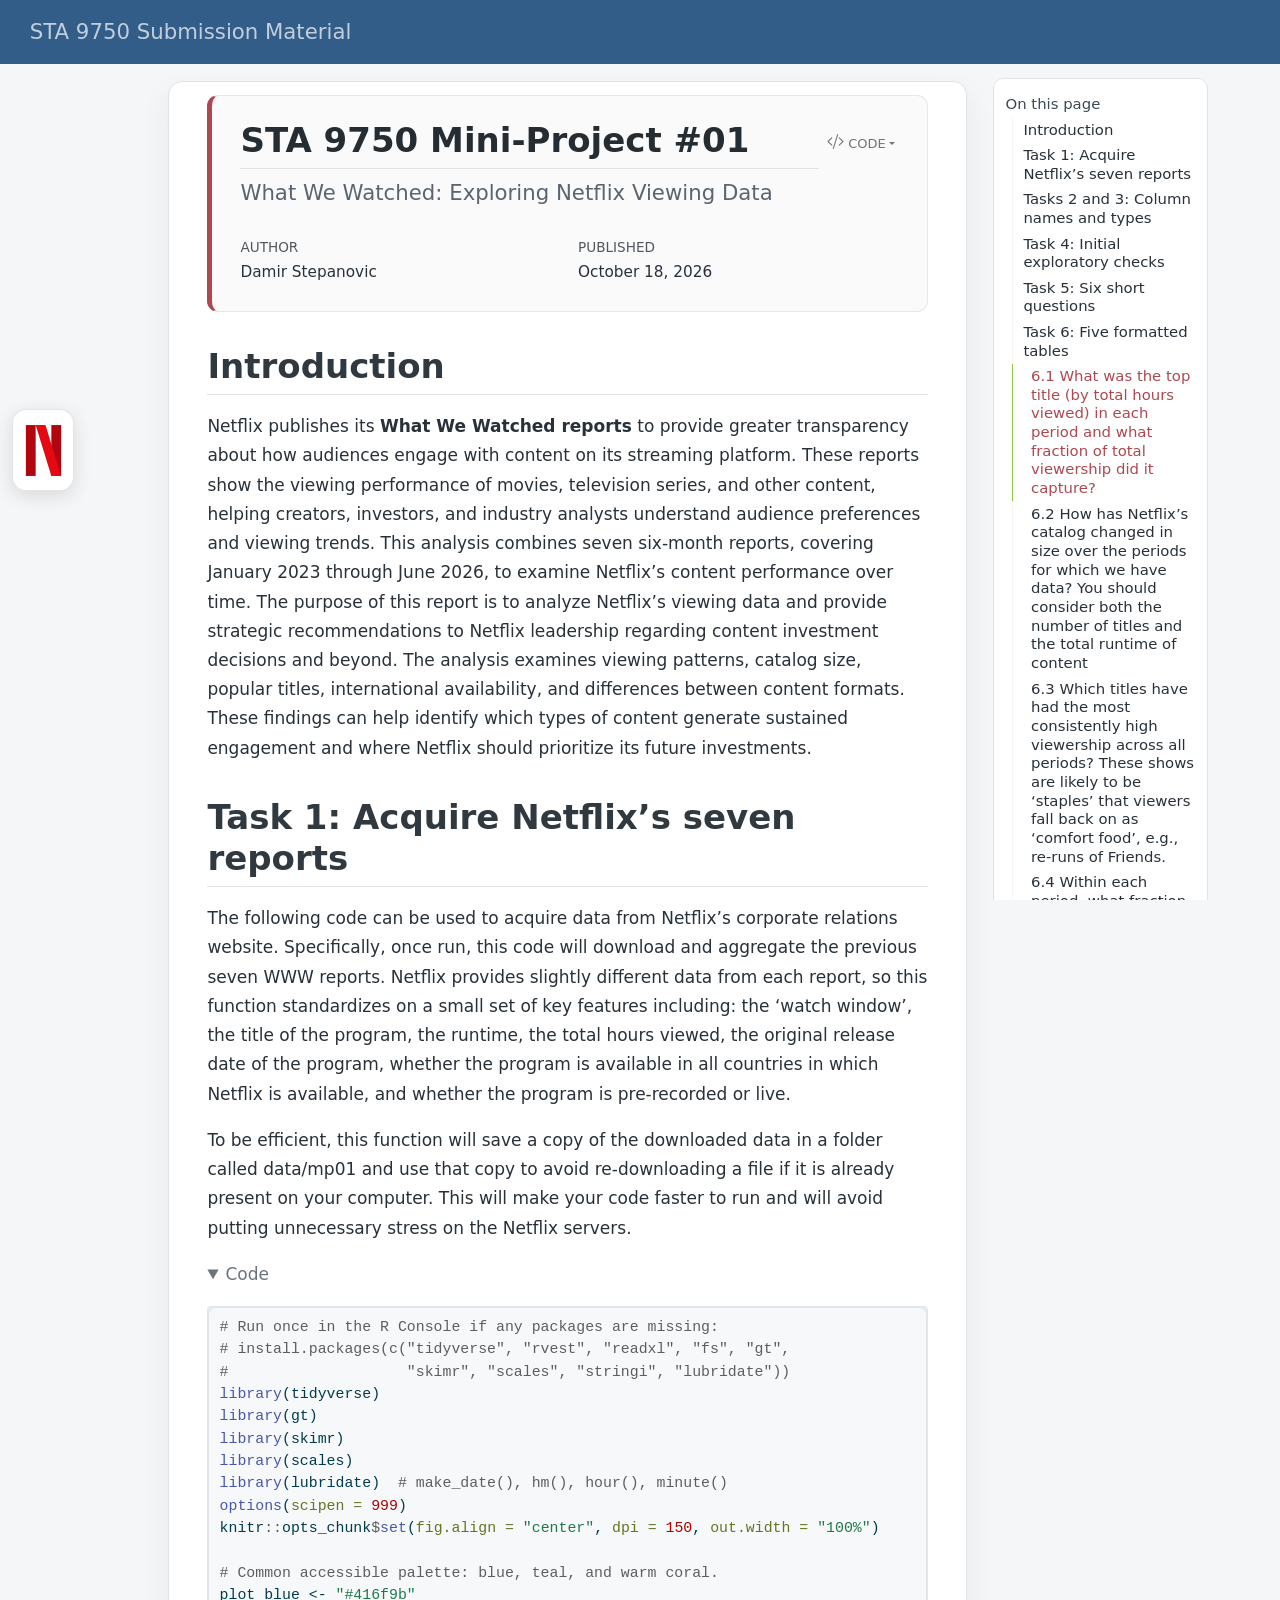
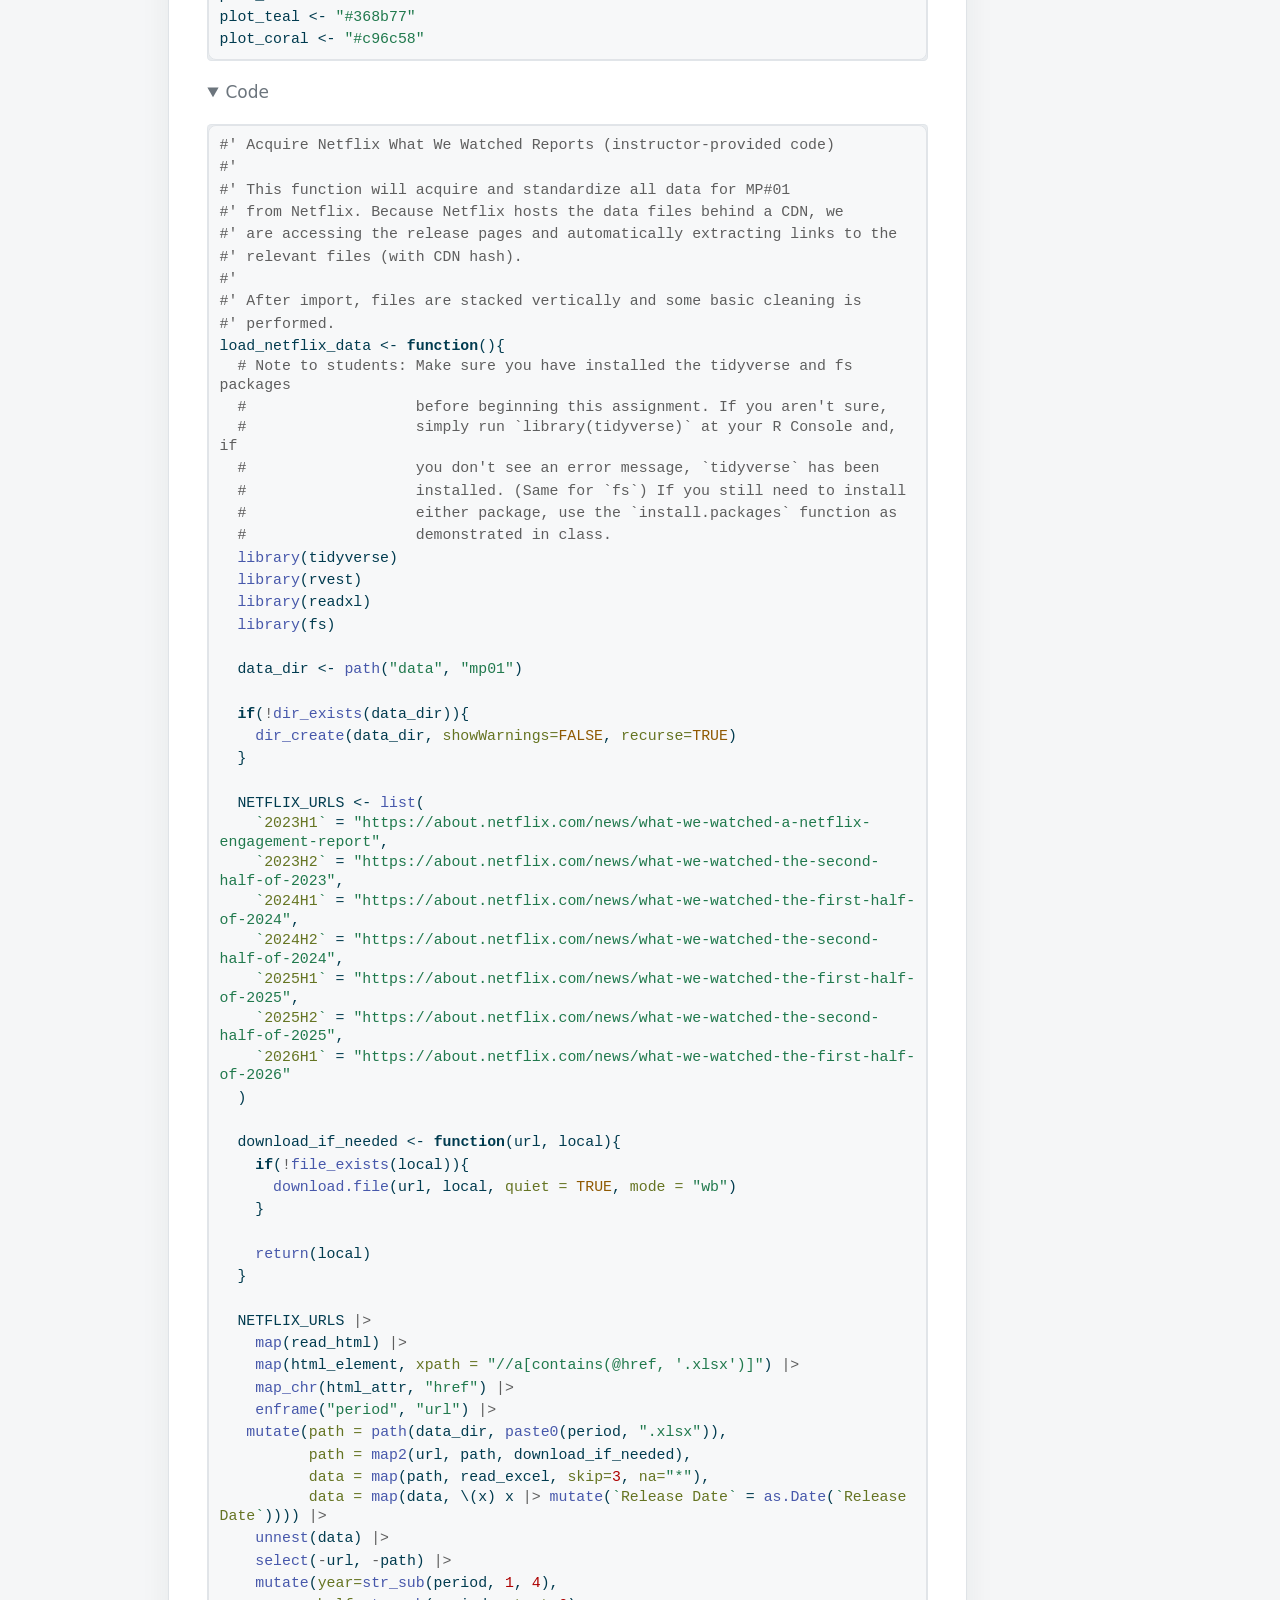
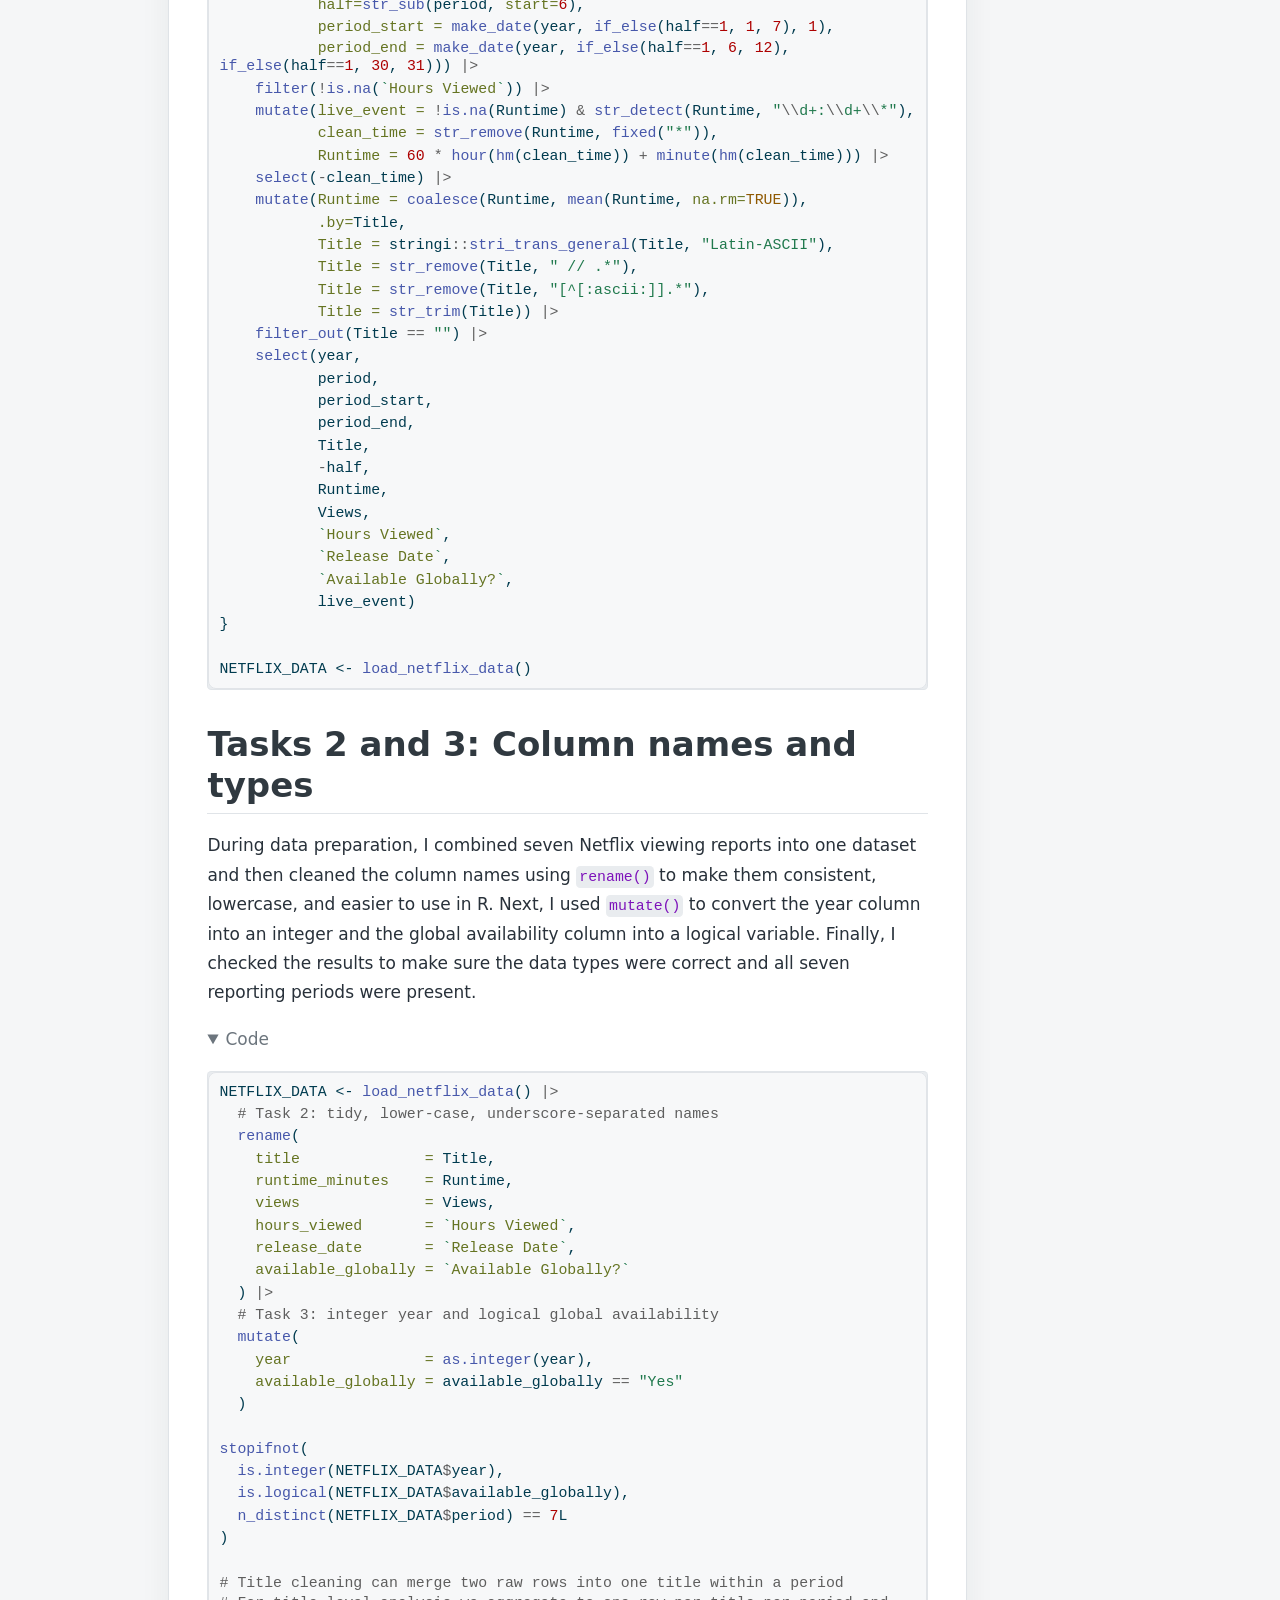
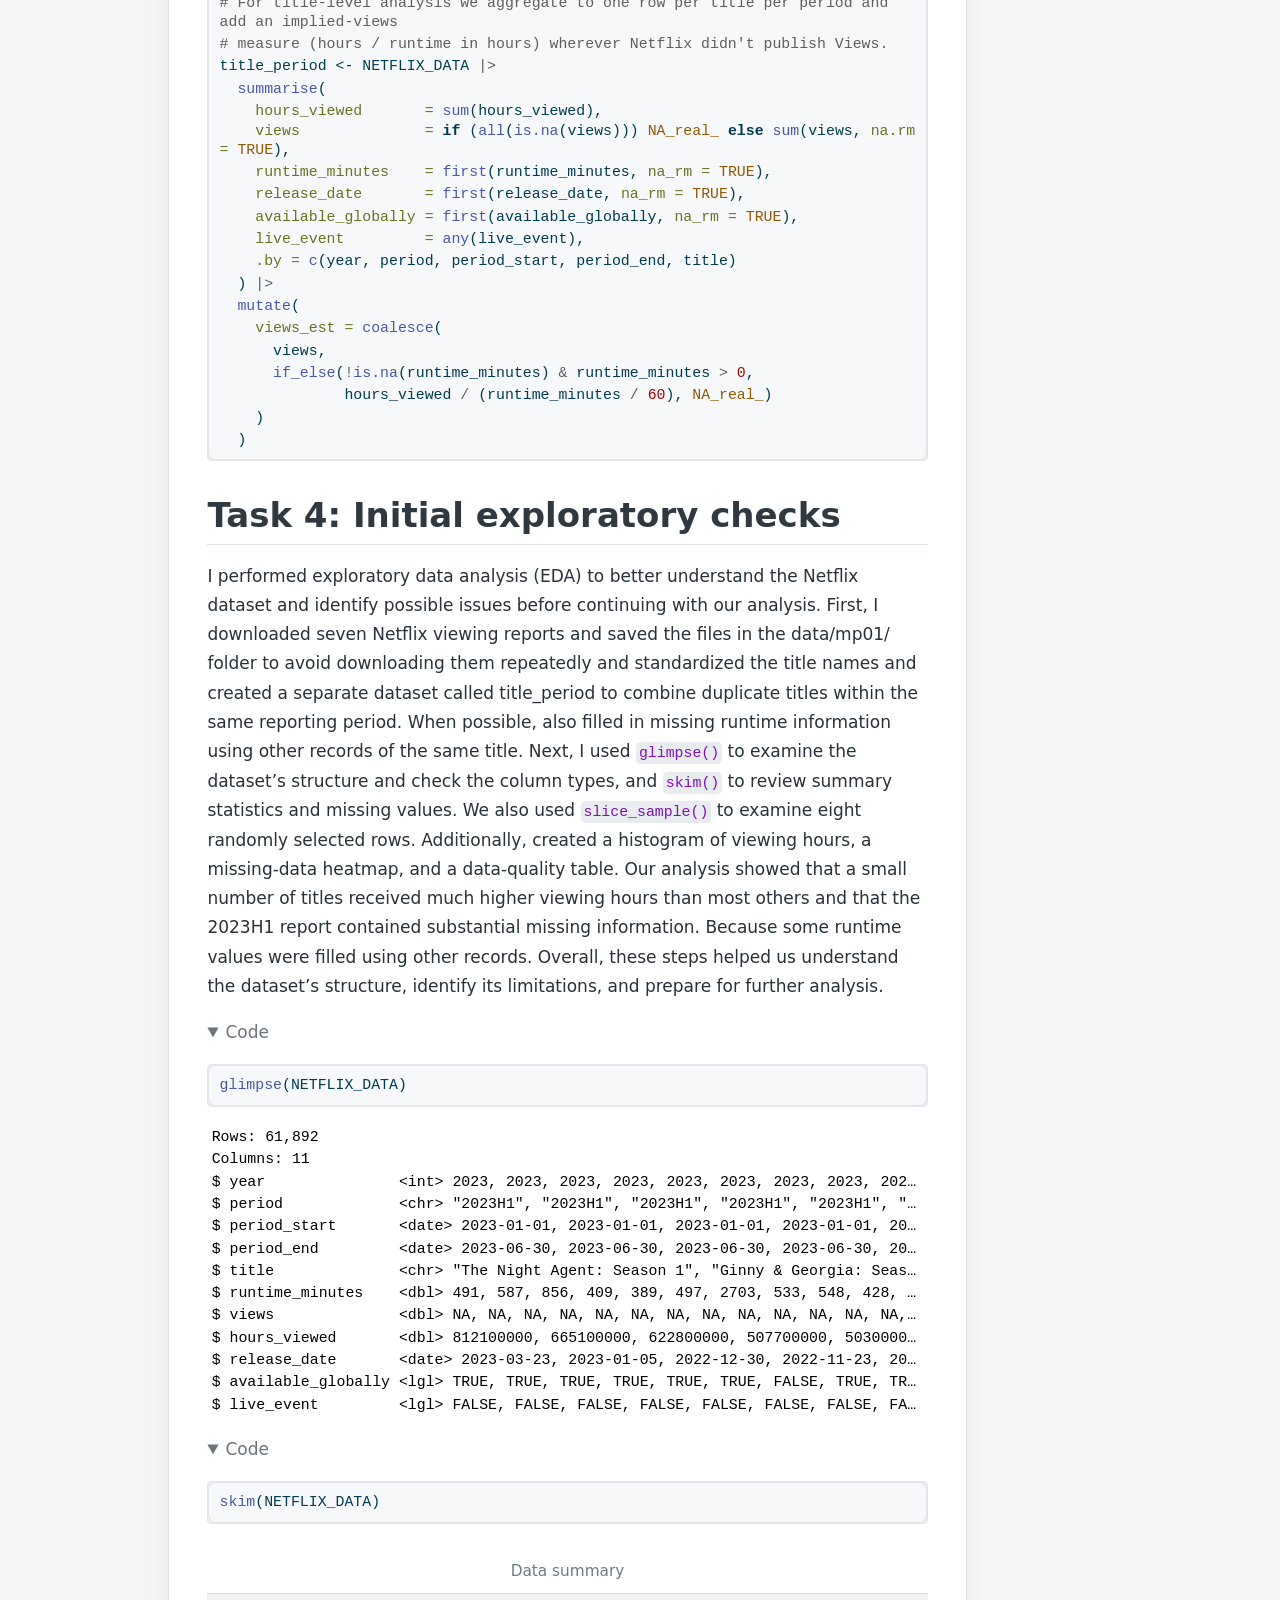
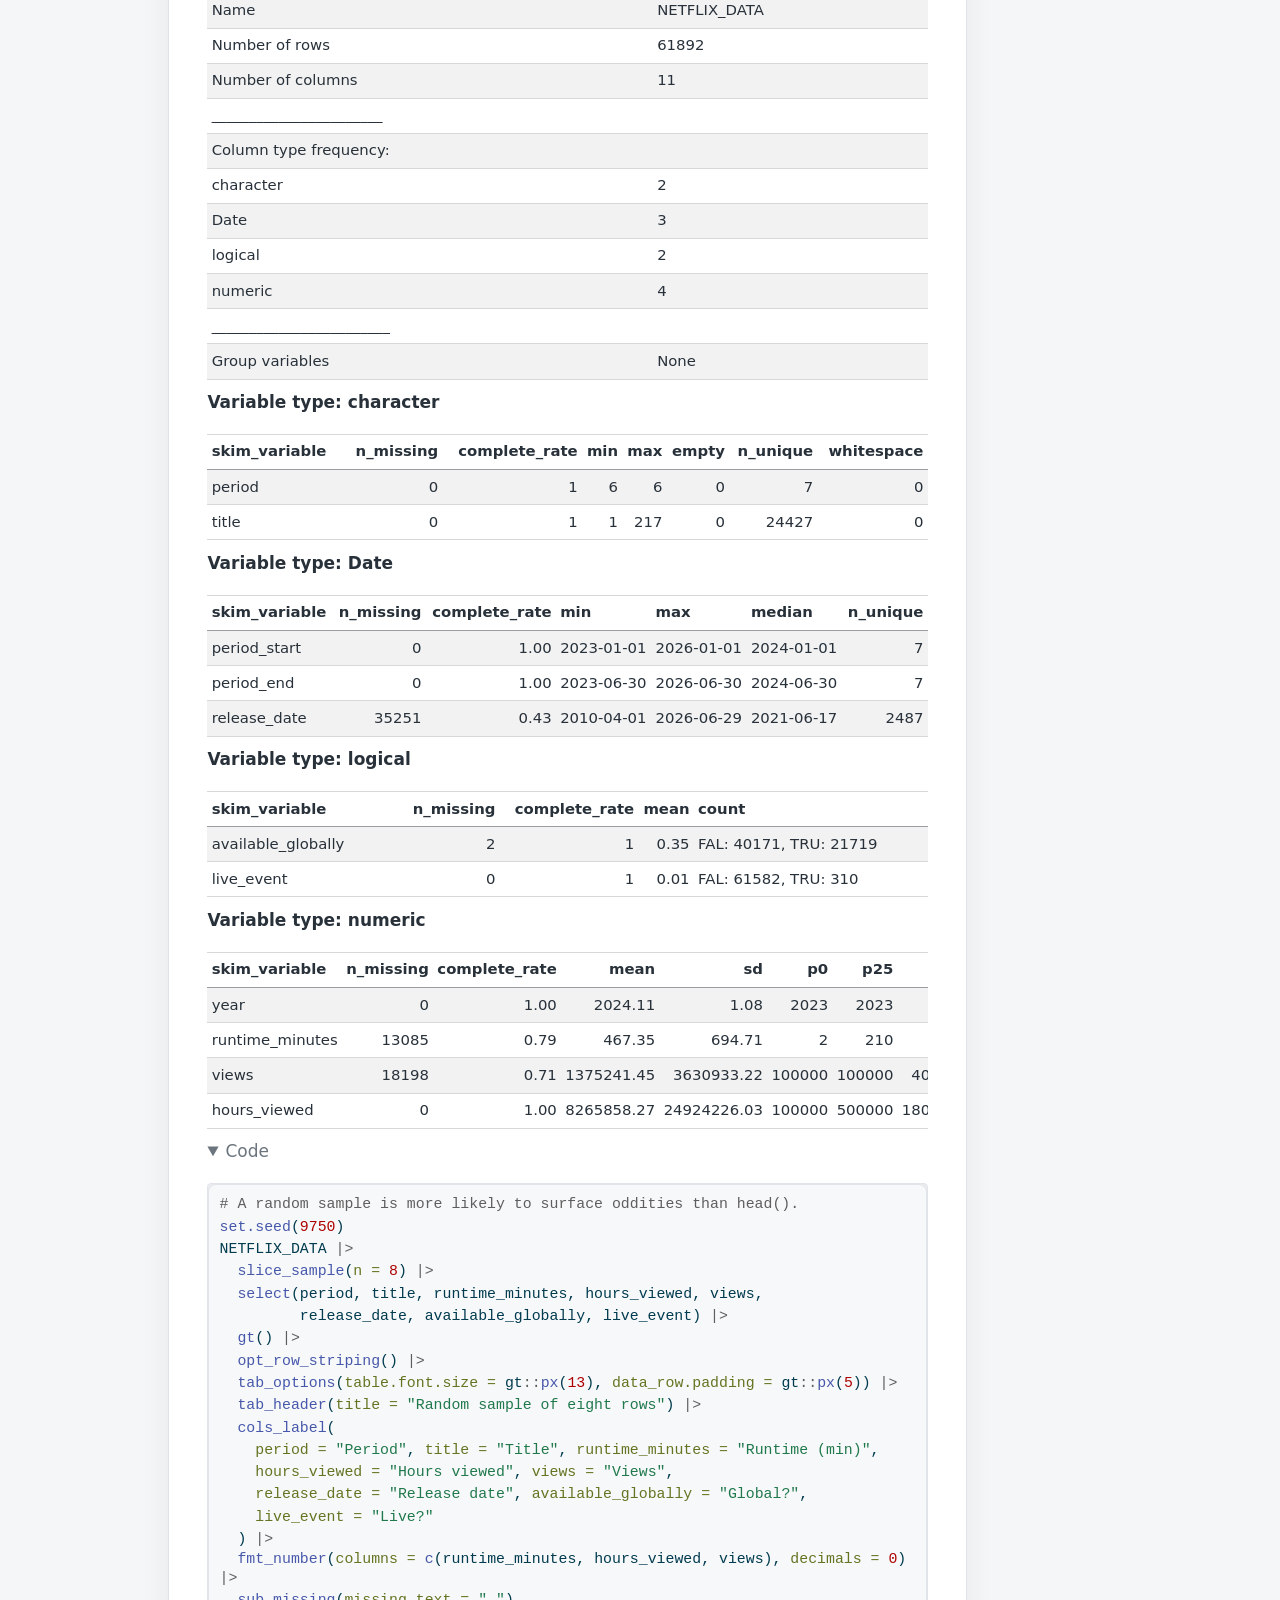
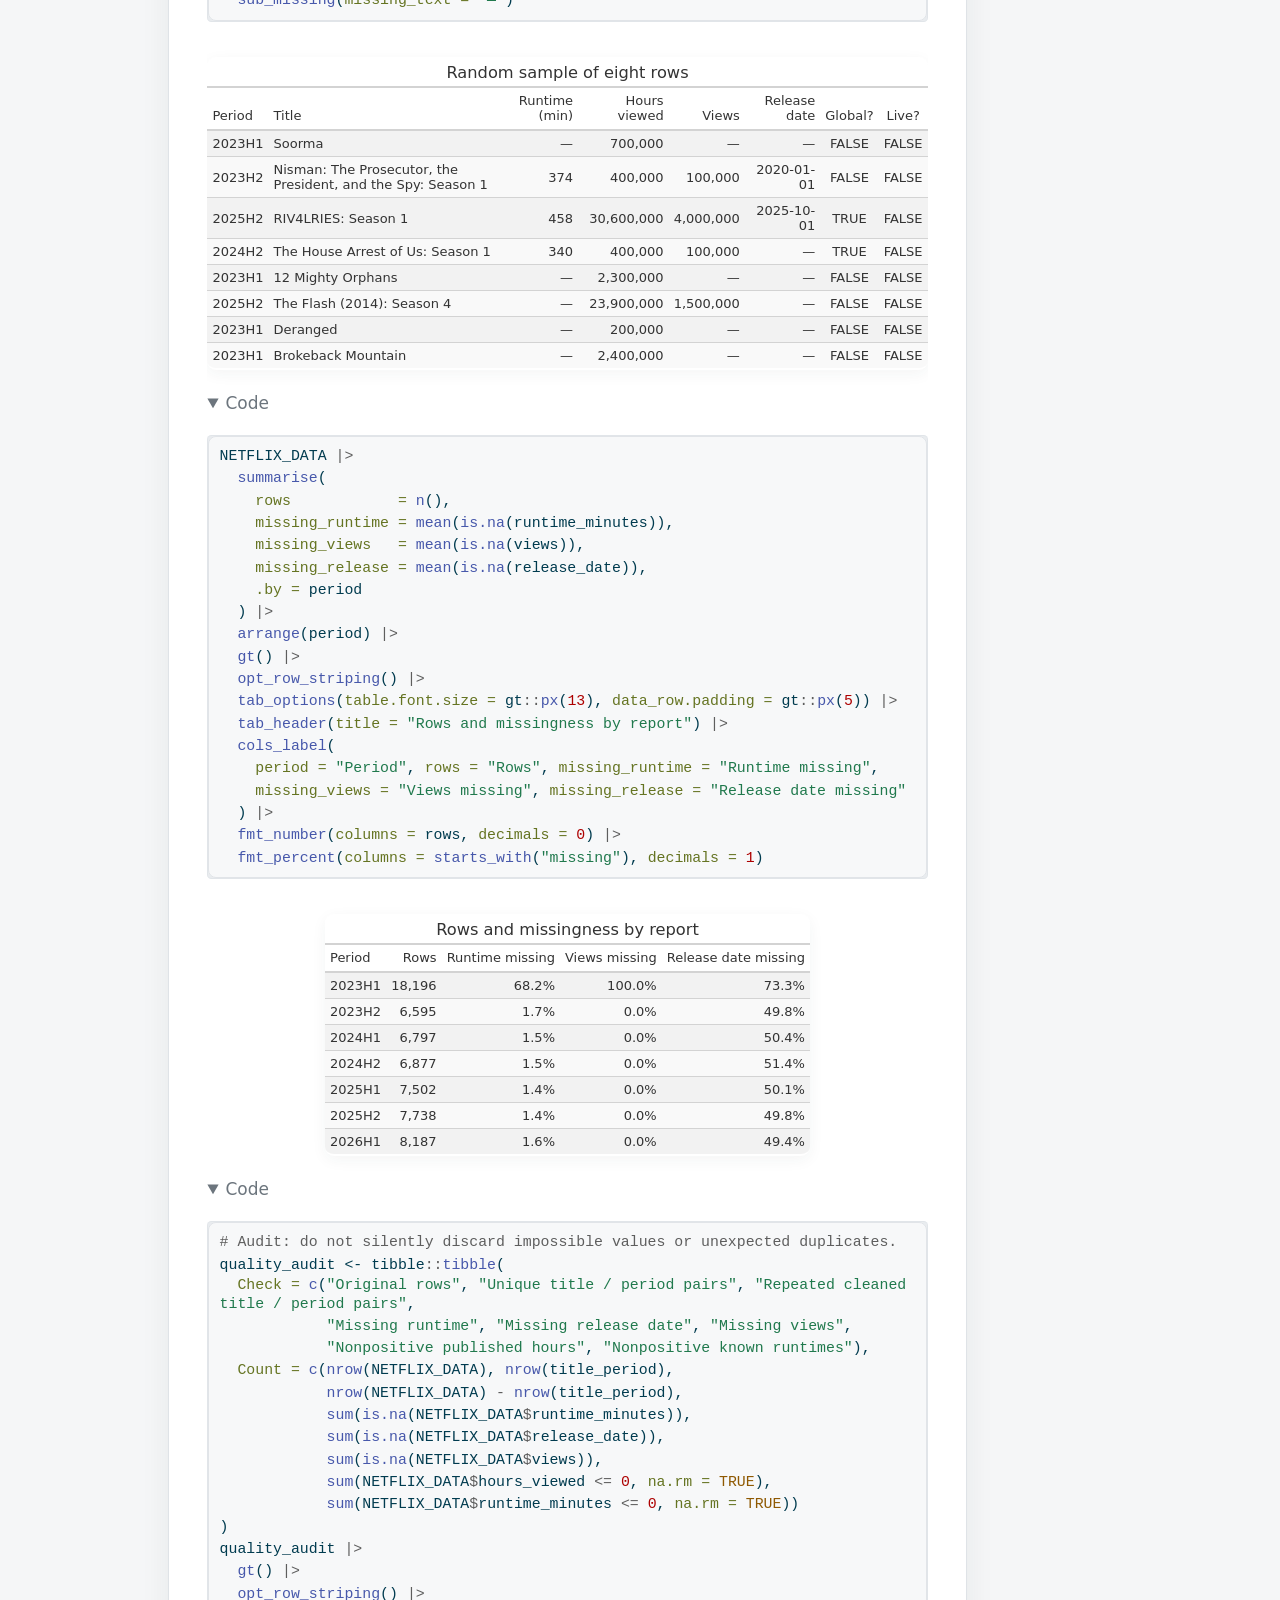
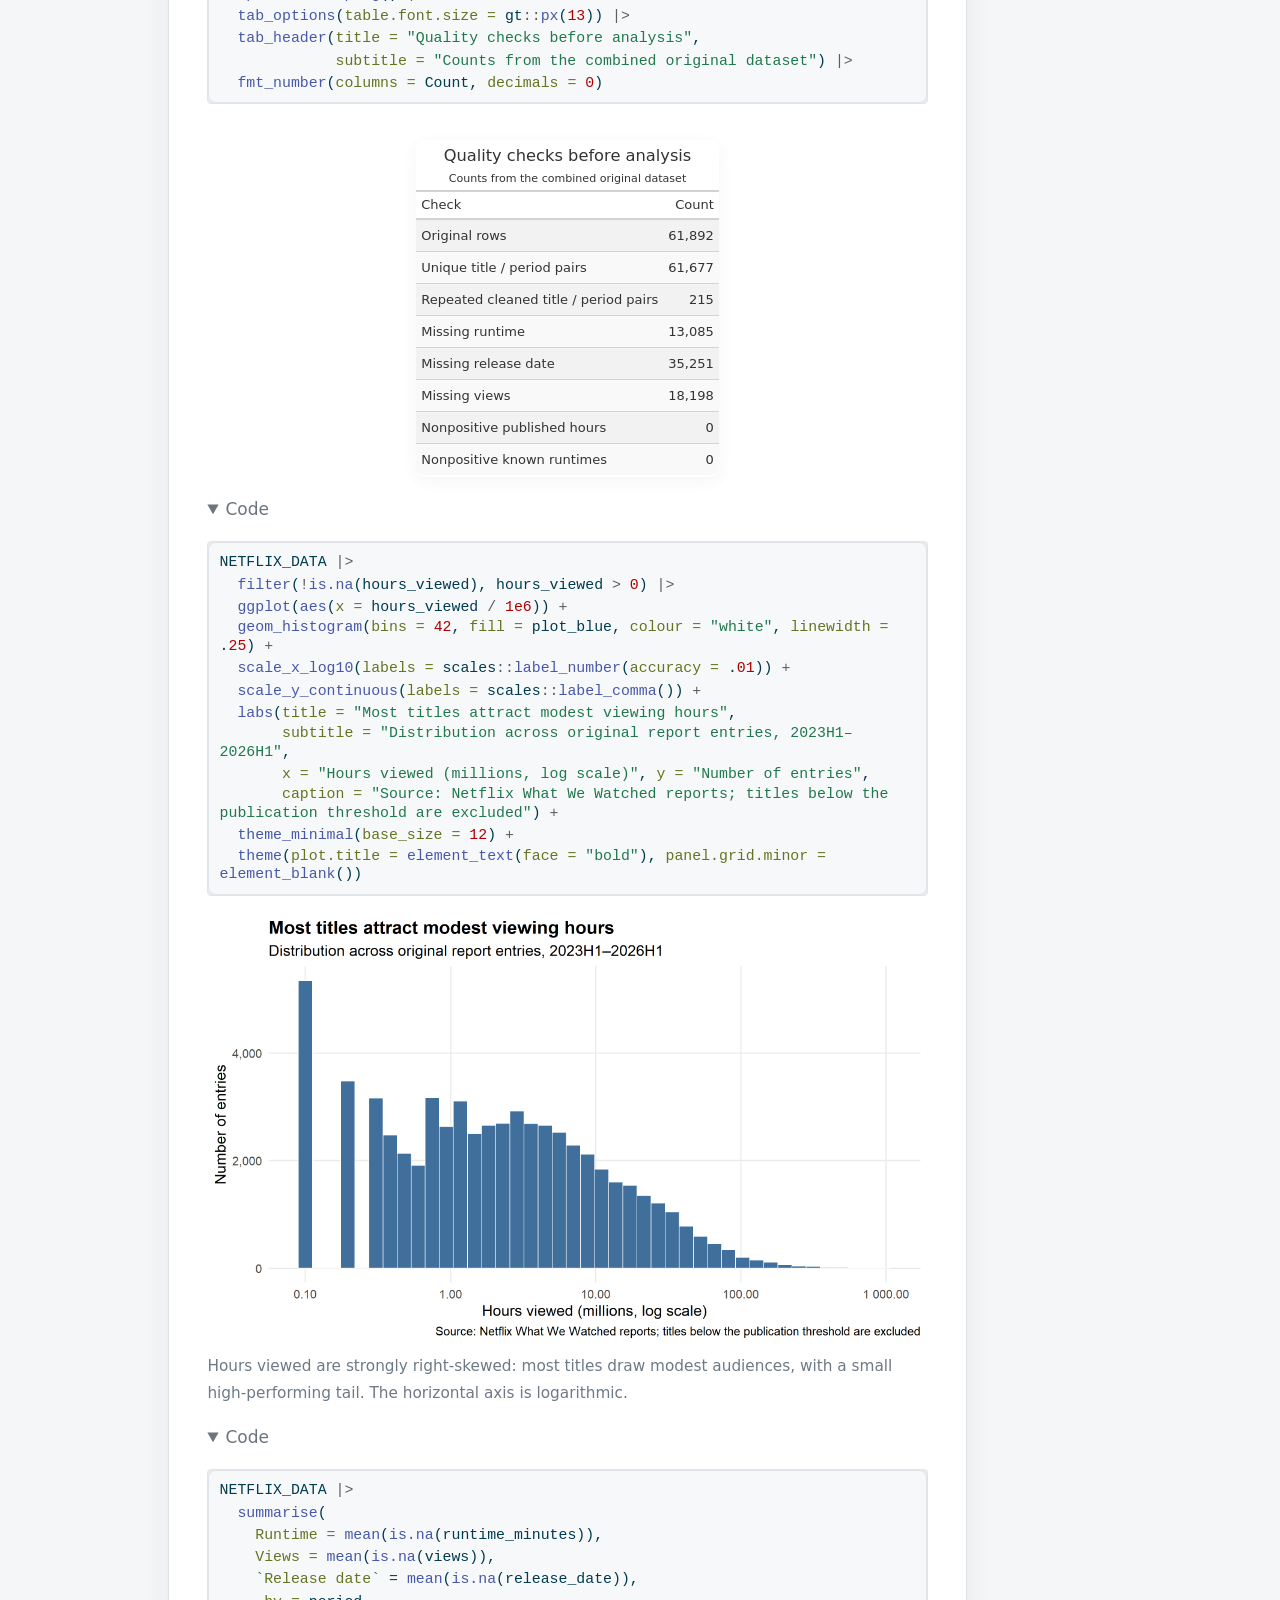
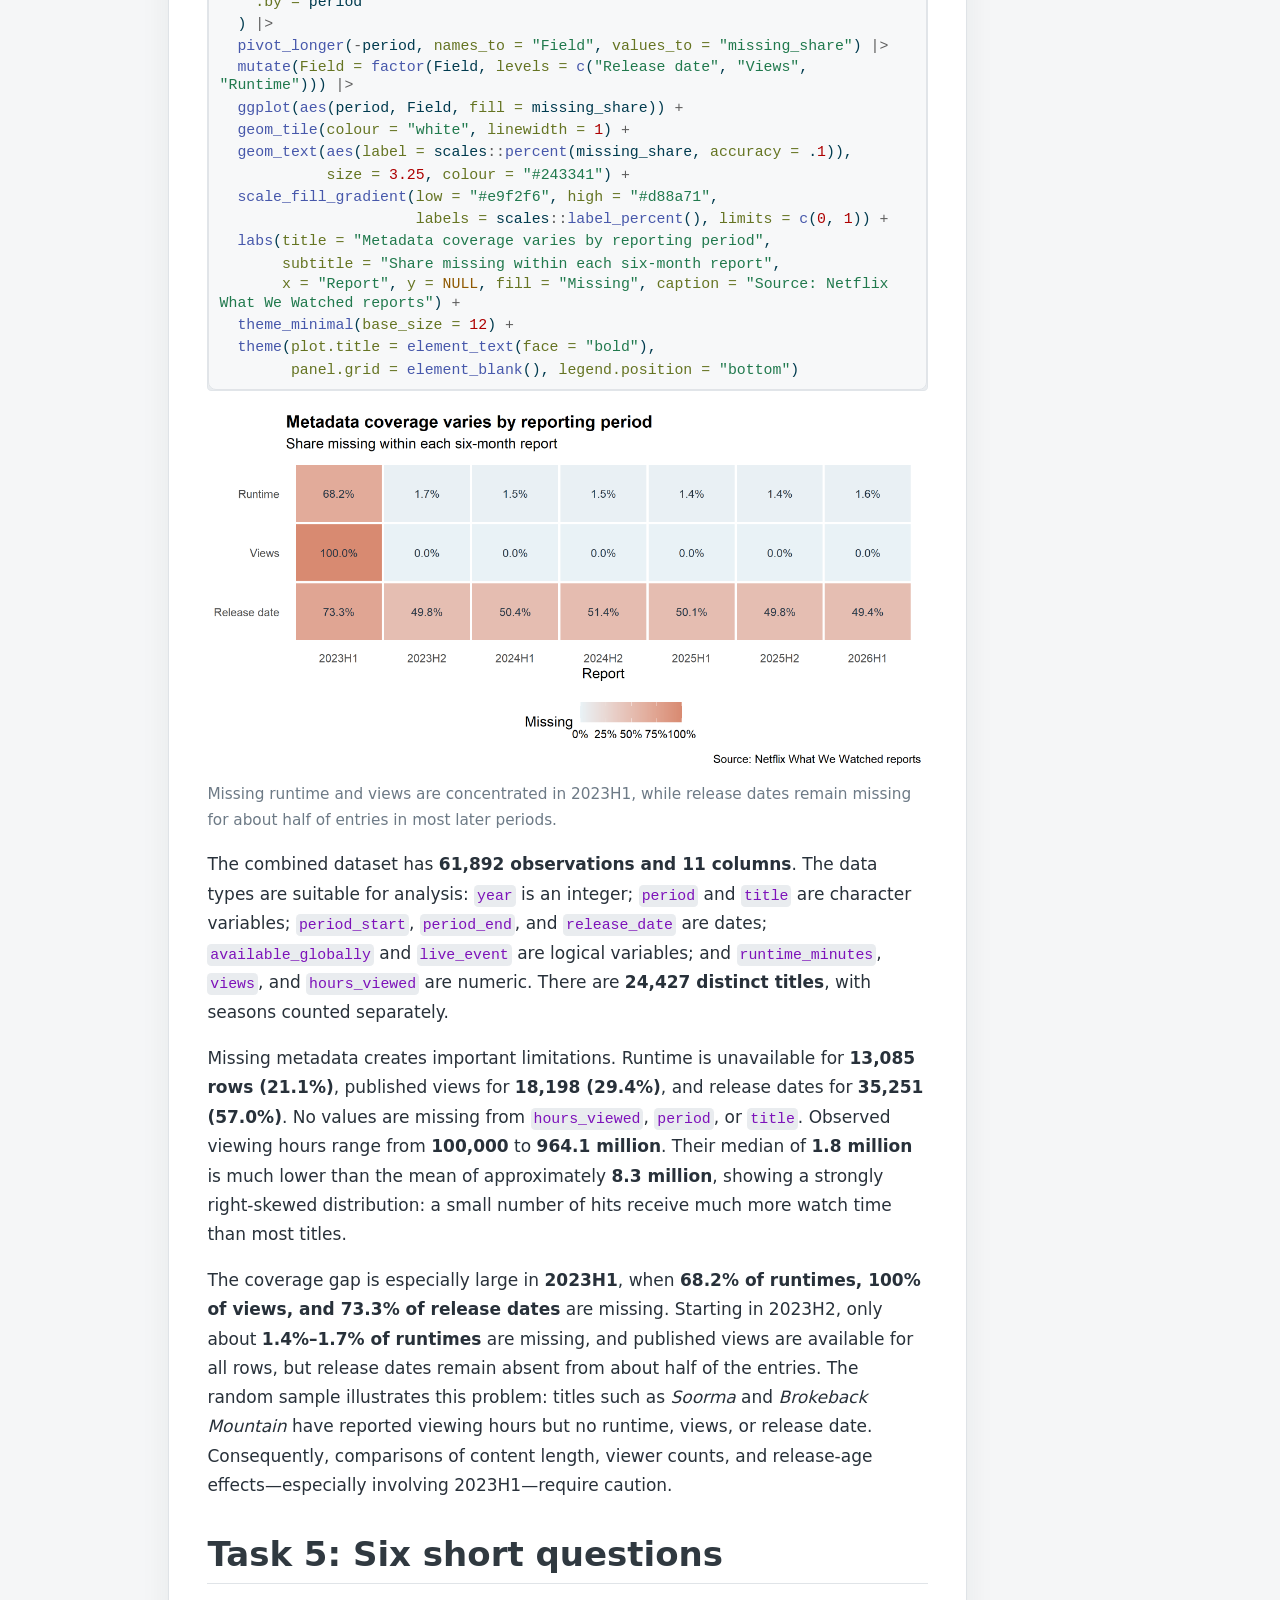
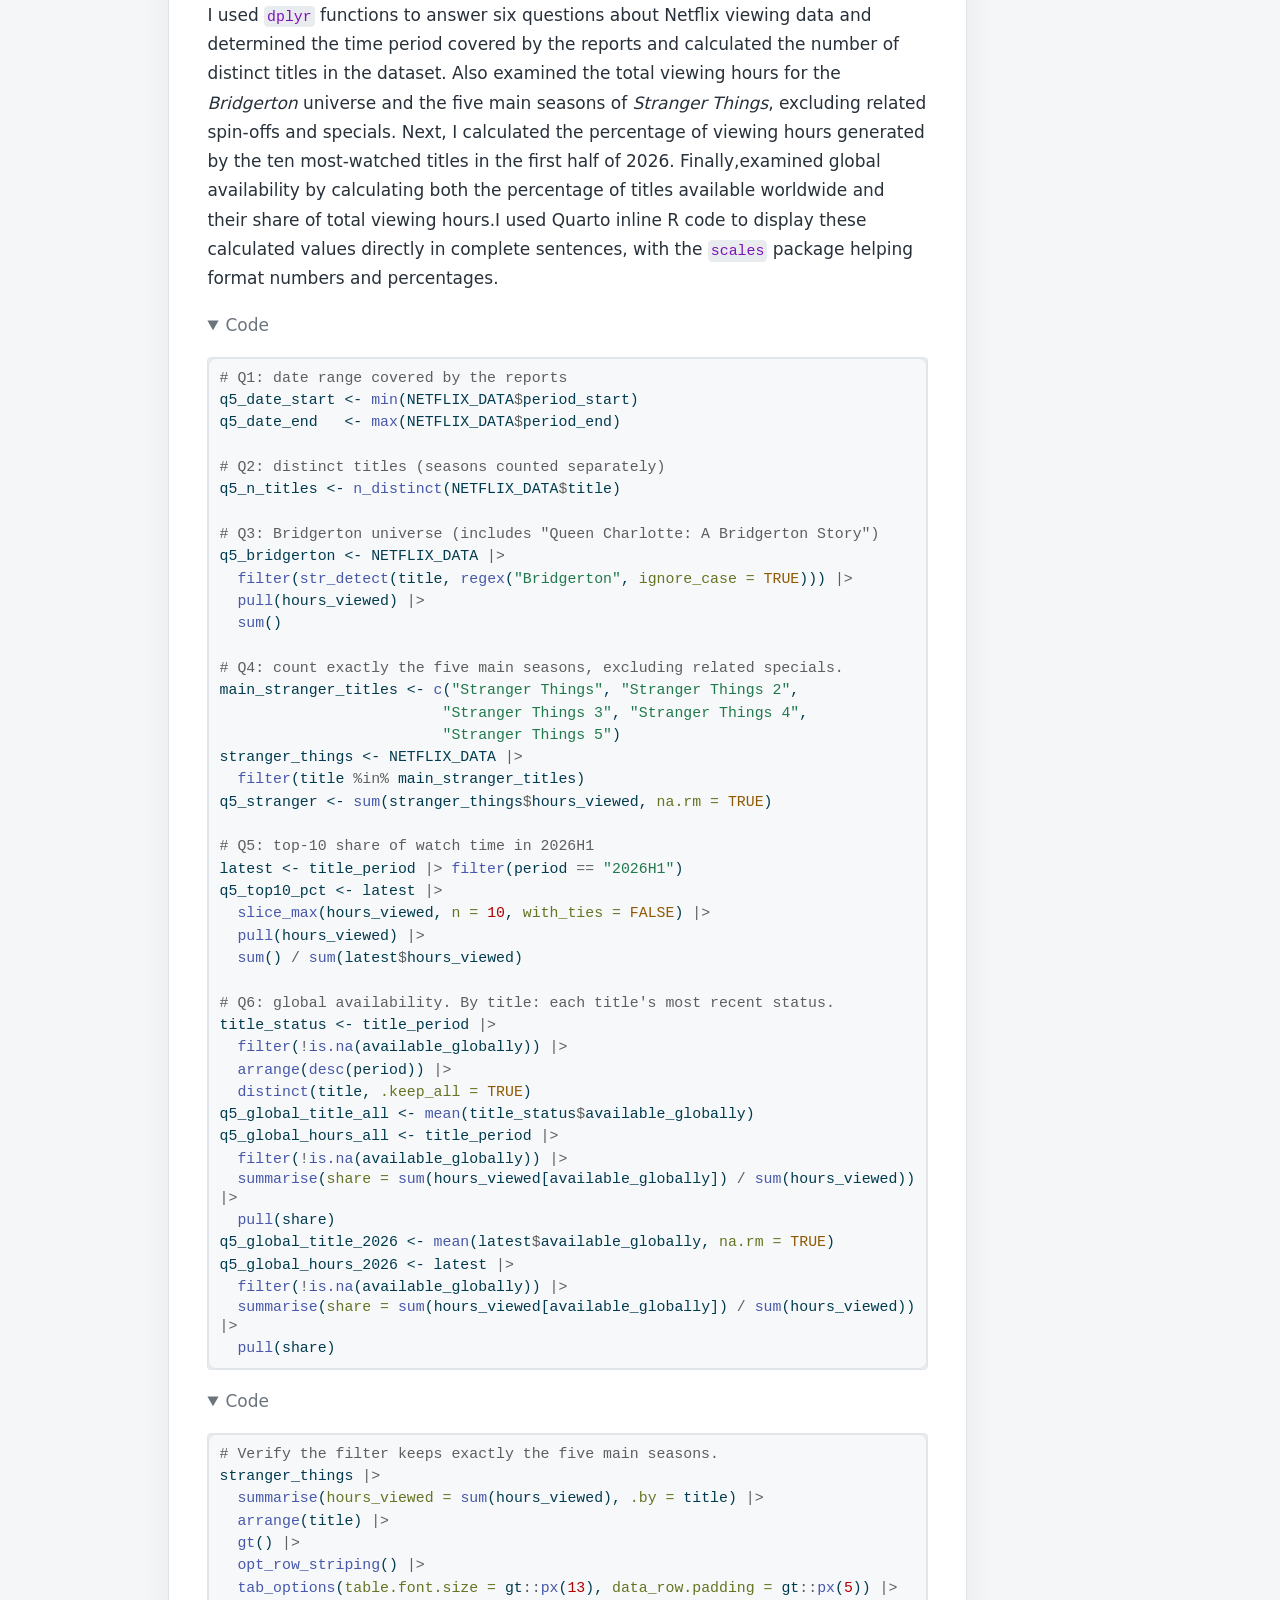
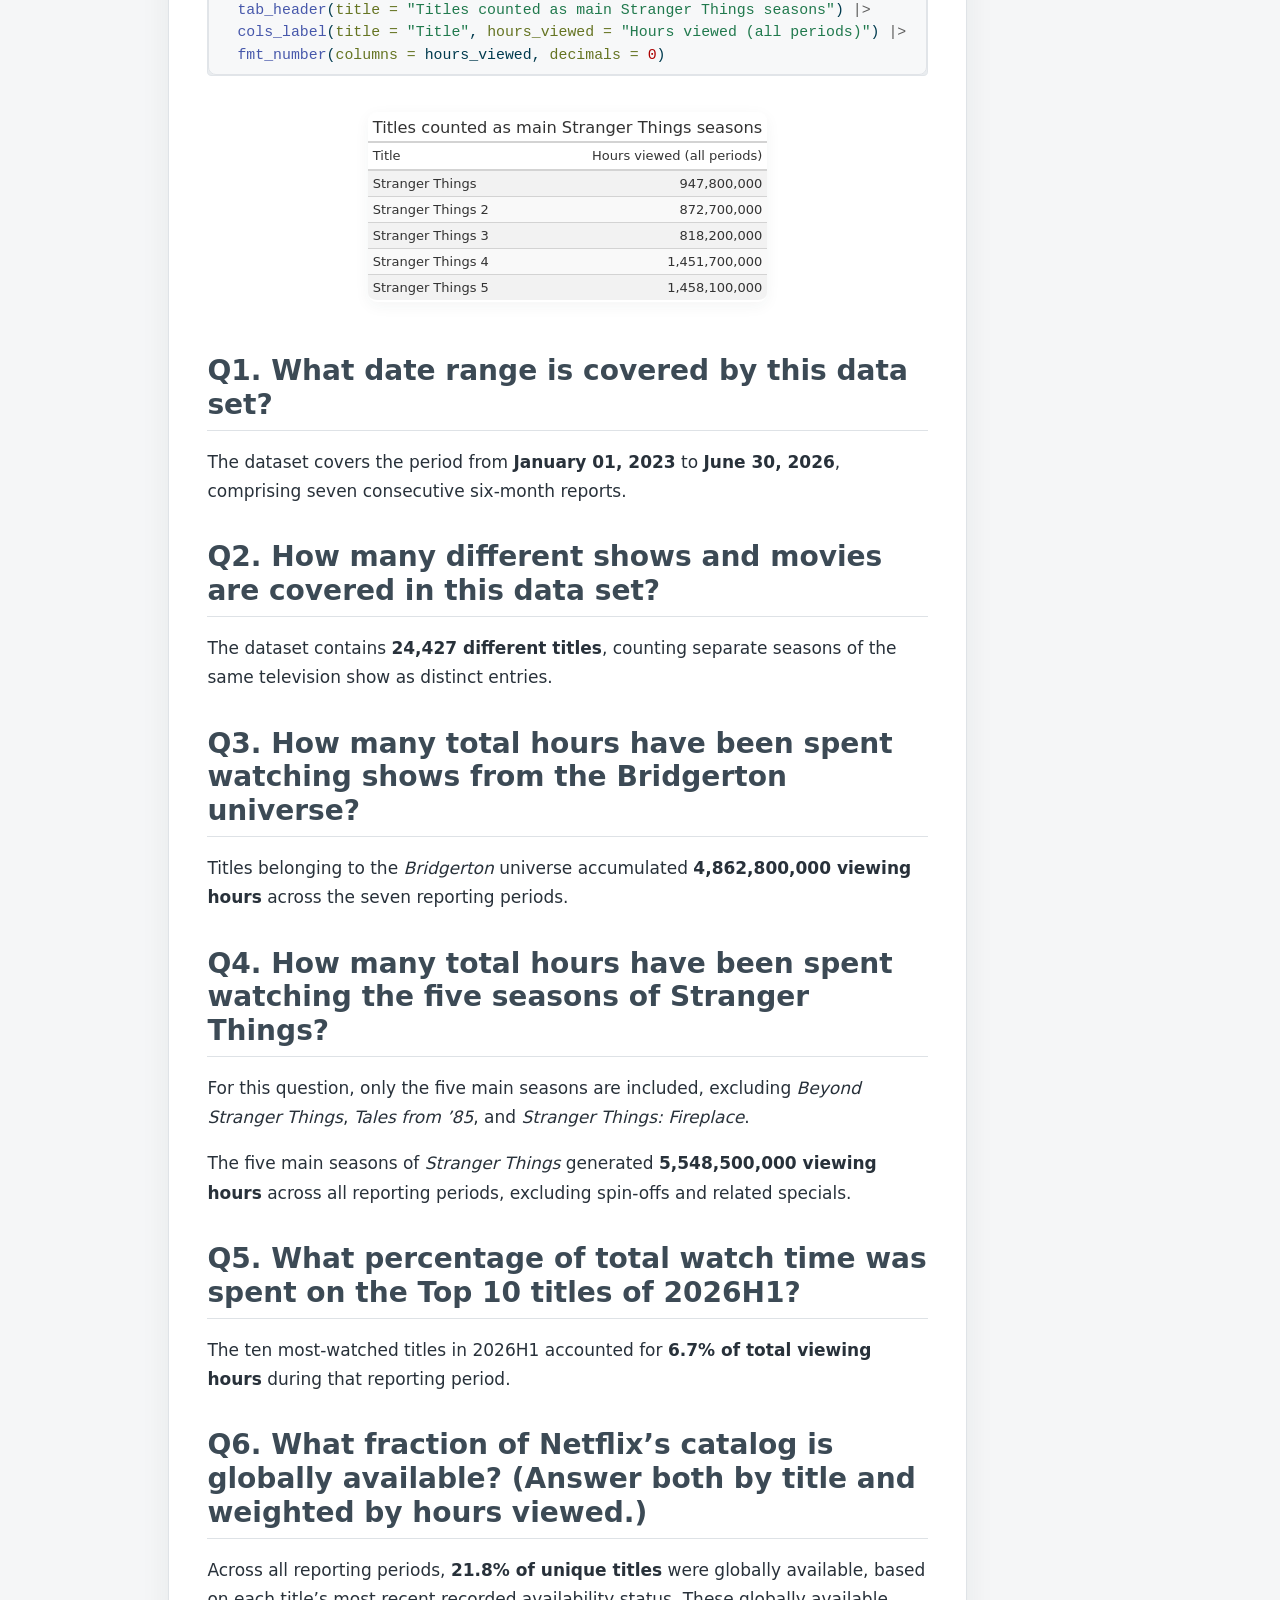
==== commit ec863a3a: "small changes" ====
--- a/docs/mp01.html
+++ b/docs/mp01.html
@@ -7328,8 +7328,8 @@
 <div class="callout-body-container callout-body">
 <ul>
 <li>ChatGPT: Created the original code template.</li>
-<li>Claude (code review): Found errors in the code,</li>
-<li>Claude (code writing): Helped revise the R code</li>
+<li>Claude (code review): Found errors in the code.</li>
+<li>Claude (code writing): Helped revise the R code.</li>
 </ul>
 </div>
 </div>
@@ -8843,8 +8843,8 @@
 <span id="cb26-1090"><a href="#cb26-1090" aria-hidden="true" tabindex="-1"></a>::: {.callout-note title="AI Usage Statement" collapse="true"}</span>
 <span id="cb26-1091"><a href="#cb26-1091" aria-hidden="true" tabindex="-1"></a></span>
 <span id="cb26-1092"><a href="#cb26-1092" aria-hidden="true" tabindex="-1"></a><span class="ss">- </span>ChatGPT: Created the original code template.</span>
-<span id="cb26-1093"><a href="#cb26-1093" aria-hidden="true" tabindex="-1"></a><span class="ss">- </span>Claude (code review): Found errors in the code,</span>
-<span id="cb26-1094"><a href="#cb26-1094" aria-hidden="true" tabindex="-1"></a><span class="ss">- </span>Claude (code writing): Helped revise the R code</span>
+<span id="cb26-1093"><a href="#cb26-1093" aria-hidden="true" tabindex="-1"></a><span class="ss">- </span>Claude (code review): Found errors in the code.</span>
+<span id="cb26-1094"><a href="#cb26-1094" aria-hidden="true" tabindex="-1"></a><span class="ss">- </span>Claude (code writing): Helped revise the R code.</span>
 <span id="cb26-1095"><a href="#cb26-1095" aria-hidden="true" tabindex="-1"></a></span>
 <span id="cb26-1096"><a href="#cb26-1096" aria-hidden="true" tabindex="-1"></a>:::</span>
 <span id="cb26-1097"><a href="#cb26-1097" aria-hidden="true" tabindex="-1"></a></span>
